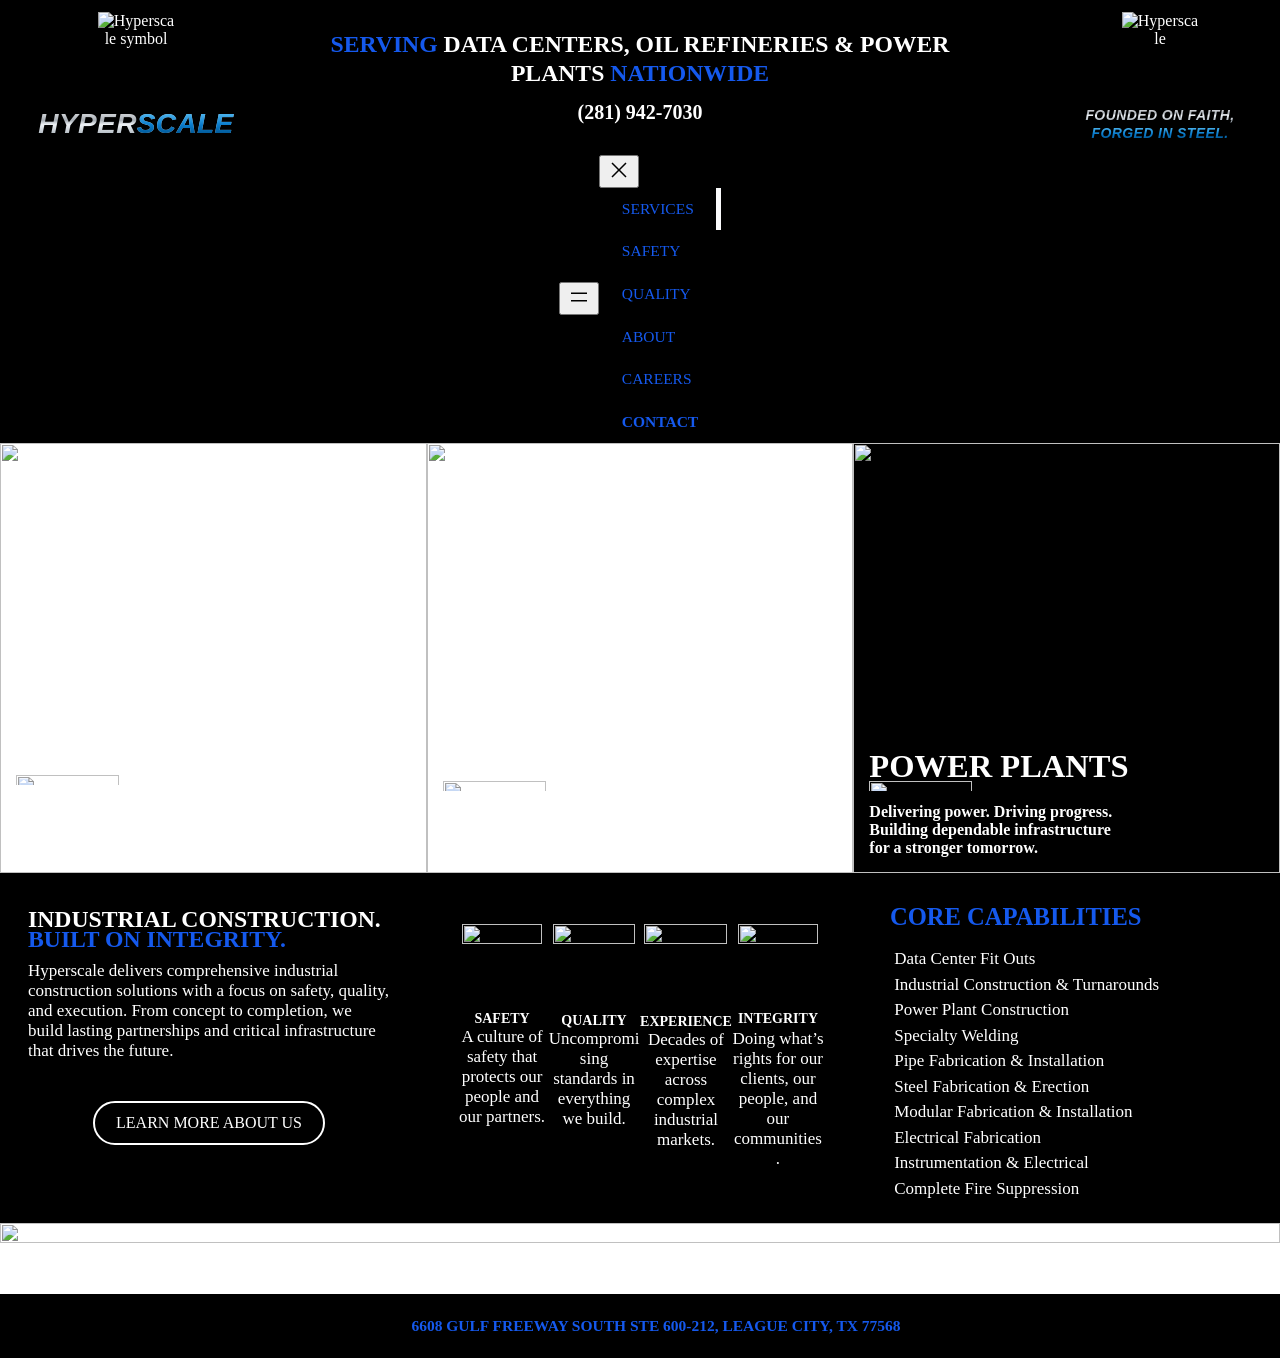
==== index.html @ 2f330ca5 "Add Hyperscale landing page" ====
<!doctype html>
<html lang="en-US">
<head>
	
	<meta charset="UTF-8">
	<meta name="viewport" content="width=device-width, initial-scale=1, maximum-scale=5, viewport-fit=cover">
	<link rel="profile" href="https://gmpg.org/xfn/11">

	<title>Hyperscale | Industrial Construction</title>
<meta name='robots' content='max-image-preview:large' />




<style id="wp-img-auto-sizes-contain-inline-css">
img:is([sizes=auto i],[sizes^="auto," i]){contain-intrinsic-size:3000px 1500px}
/*# sourceURL=wp-img-auto-sizes-contain-inline-css */
</style>
<link rel='stylesheet' id='blocksy-dynamic-global-css' href='assets/060b22d19474635e.css' media='all' />
<style id="wp-block-library-inline-css">
:root{--wp-block-synced-color:#7a00df;--wp-block-synced-color--rgb:122,0,223;--wp-bound-block-color:var(--wp-block-synced-color);--wp-editor-canvas-background:#ddd;--wp-admin-theme-color:#007cba;--wp-admin-theme-color--rgb:0,124,186;--wp-admin-theme-color-darker-10:#006ba1;--wp-admin-theme-color-darker-10--rgb:0,107,160.5;--wp-admin-theme-color-darker-20:#005a87;--wp-admin-theme-color-darker-20--rgb:0,90,135;--wp-admin-border-width-focus:2px}@media (min-resolution:192dpi){:root{--wp-admin-border-width-focus:1.5px}}.wp-element-button{cursor:pointer}:root .has-very-light-gray-background-color{background-color:#eee}:root .has-very-dark-gray-background-color{background-color:#313131}:root .has-very-light-gray-color{color:#eee}:root .has-very-dark-gray-color{color:#313131}:root .has-vivid-green-cyan-to-vivid-cyan-blue-gradient-background{background:linear-gradient(135deg,#00d084,#0693e3)}:root .has-purple-crush-gradient-background{background:linear-gradient(135deg,#34e2e4,#4721fb 50%,#ab1dfe)}:root .has-hazy-dawn-gradient-background{background:linear-gradient(135deg,#faaca8,#dad0ec)}:root .has-subdued-olive-gradient-background{background:linear-gradient(135deg,#fafae1,#67a671)}:root .has-atomic-cream-gradient-background{background:linear-gradient(135deg,#fdd79a,#004a59)}:root .has-nightshade-gradient-background{background:linear-gradient(135deg,#330968,#31cdcf)}:root .has-midnight-gradient-background{background:linear-gradient(135deg,#020381,#2874fc)}:root{--wp--preset--font-size--normal:16px;--wp--preset--font-size--huge:42px}.has-regular-font-size{font-size:1em}.has-larger-font-size{font-size:2.625em}.has-normal-font-size{font-size:var(--wp--preset--font-size--normal)}.has-huge-font-size{font-size:var(--wp--preset--font-size--huge)}:root .has-text-align-center{text-align:center}:root .has-text-align-left{text-align:left}:root .has-text-align-right{text-align:right}.has-fit-text{white-space:nowrap!important}#end-resizable-editor-section{display:none}.aligncenter{clear:both}.items-justified-left{justify-content:flex-start}.items-justified-center{justify-content:center}.items-justified-right{justify-content:flex-end}.items-justified-space-between{justify-content:space-between}.screen-reader-text{word-wrap:normal!important;border:0;clip-path:inset(50%);height:1px;margin:-1px;overflow:hidden;padding:0;position:absolute;width:1px;word-break:normal!important}.screen-reader-text:focus{background-color:#ddd;clip-path:none;color:#444;display:block;font-size:1em;height:auto;left:5px;line-height:normal;padding:15px 23px 14px;text-decoration:none;top:5px;width:auto;z-index:100000}html :where(.has-border-color){border-style:solid}html :where([style^=border-color],[style*=";border-color"],[style*="; border-color"]){border-style:solid}html :where([style^=border-top-color],[style*=";border-top-color"],[style*="; border-top-color"]){border-top-style:solid}html :where([style^=border-right-color],[style*=";border-right-color"],[style*="; border-right-color"]){border-right-style:solid}html :where([style^=border-bottom-color],[style*=";border-bottom-color"],[style*="; border-bottom-color"]){border-bottom-style:solid}html :where([style^=border-left-color],[style*=";border-left-color"],[style*="; border-left-color"]){border-left-style:solid}html :where([style^=border-width],[style*=";border-width"],[style*="; border-width"]){border-style:solid}html :where([style^=border-top-width],[style*=";border-top-width"],[style*="; border-top-width"]){border-top-style:solid}html :where([style^=border-right-width],[style*=";border-right-width"],[style*="; border-right-width"]){border-right-style:solid}html :where([style^=border-bottom-width],[style*=";border-bottom-width"],[style*="; border-bottom-width"]){border-bottom-style:solid}html :where([style^=border-left-width],[style*=";border-left-width"],[style*="; border-left-width"]){border-left-style:solid}html :where(img[class*=wp-image-]){height:auto;max-width:100%}:where(figure){margin:0 0 1em}html :where(.is-position-sticky){--wp-admin--admin-bar--position-offset:var(--wp-admin--admin-bar--height,0px)}@media screen and (max-width:600px){html :where(.is-position-sticky){--wp-admin--admin-bar--position-offset:0px}}

/*# sourceURL=/wp-includes/css/dist/block-library/common.min.css */
</style>
<style id="wp-block-button-inline-css">
.wp-block-button__link{align-content:center;box-sizing:border-box;cursor:pointer;display:inline-block;height:100%;text-align:center;word-break:break-word}.wp-block-button__link.aligncenter{text-align:center}.wp-block-button__link.alignright{text-align:right}:where(.wp-block-button__link){border-radius:9999px;box-shadow:none;padding:calc(.667em + 2px) calc(1.333em + 2px);text-decoration:none}.wp-block-button[style*=text-decoration] .wp-block-button__link{text-decoration:inherit}.wp-block-buttons>.wp-block-button.has-custom-width{max-width:none}.wp-block-buttons>.wp-block-button.has-custom-width .wp-block-button__link{width:100%}.wp-block-buttons>.wp-block-button.has-custom-font-size .wp-block-button__link{font-size:inherit}.wp-block-buttons>.wp-block-button[class*=wp-block-button__width]{width:calc(var(--wp--block-button--width)*1% - var(--wp--style--block-gap, .5em)*(1 - var(--wp--block-button--width)/100))}.wp-block-buttons>.wp-block-button.wp-block-button__width-25{width:calc(25% - var(--wp--style--block-gap, .5em)*.75)}.wp-block-buttons>.wp-block-button.wp-block-button__width-50{width:calc(50% - var(--wp--style--block-gap, .5em)*.5)}.wp-block-buttons>.wp-block-button.wp-block-button__width-75{width:calc(75% - var(--wp--style--block-gap, .5em)*.25)}.wp-block-buttons>.wp-block-button.wp-block-button__width-100{flex-basis:100%;width:100%}.wp-block-buttons.is-vertical>.wp-block-button[class*=wp-block-button__width]{width:calc(var(--wp--block-button--width)*1%)}.wp-block-buttons.is-vertical>.wp-block-button.wp-block-button__width-25{width:25%}.wp-block-buttons.is-vertical>.wp-block-button.wp-block-button__width-50{width:50%}.wp-block-buttons.is-vertical>.wp-block-button.wp-block-button__width-75{width:75%}.wp-block-button.is-style-squared,.wp-block-button__link.wp-block-button.is-style-squared{border-radius:0}.wp-block-button.no-border-radius,.wp-block-button__link.no-border-radius{border-radius:0!important}:root :where(.wp-block-button .wp-block-button__link.is-style-outline),:root :where(.wp-block-button.is-style-outline>.wp-block-button__link){border:2px solid;padding:.667em 1.333em}:root :where(.wp-block-button .wp-block-button__link.is-style-outline:not(.has-text-color)),:root :where(.wp-block-button.is-style-outline>.wp-block-button__link:not(.has-text-color)){color:currentColor}:root :where(.wp-block-button .wp-block-button__link.is-style-outline:not(.has-background)),:root :where(.wp-block-button.is-style-outline>.wp-block-button__link:not(.has-background)){background-color:transparent;background-image:none}
/*# sourceURL=assets/4bd079cb4cab71bf.css */
</style>
<style id="wp-block-cover-inline-css">
.wp-block-cover,.wp-block-cover-image{align-items:center;background-position:50%;box-sizing:border-box;display:flex;justify-content:center;min-height:430px;overflow:hidden;overflow:clip;padding:1em;position:relative}.wp-block-cover .has-background-dim:not([class*=-background-color]),.wp-block-cover-image .has-background-dim:not([class*=-background-color]),.wp-block-cover-image.has-background-dim:not([class*=-background-color]),.wp-block-cover.has-background-dim:not([class*=-background-color]){background-color:#000}.wp-block-cover .has-background-dim.has-background-gradient,.wp-block-cover-image .has-background-dim.has-background-gradient{background-color:transparent}.wp-block-cover-image.has-background-dim:before,.wp-block-cover.has-background-dim:before{background-color:inherit;content:""}.wp-block-cover .wp-block-cover__background,.wp-block-cover .wp-block-cover__gradient-background,.wp-block-cover-image .wp-block-cover__background,.wp-block-cover-image .wp-block-cover__gradient-background,.wp-block-cover-image.has-background-dim:not(.has-background-gradient):before,.wp-block-cover.has-background-dim:not(.has-background-gradient):before{bottom:0;left:0;opacity:.5;position:absolute;right:0;top:0}.wp-block-cover-image.has-background-dim.has-background-dim-10 .wp-block-cover__background,.wp-block-cover-image.has-background-dim.has-background-dim-10 .wp-block-cover__gradient-background,.wp-block-cover-image.has-background-dim.has-background-dim-10:not(.has-background-gradient):before,.wp-block-cover.has-background-dim.has-background-dim-10 .wp-block-cover__background,.wp-block-cover.has-background-dim.has-background-dim-10 .wp-block-cover__gradient-background,.wp-block-cover.has-background-dim.has-background-dim-10:not(.has-background-gradient):before{opacity:.1}.wp-block-cover-image.has-background-dim.has-background-dim-20 .wp-block-cover__background,.wp-block-cover-image.has-background-dim.has-background-dim-20 .wp-block-cover__gradient-background,.wp-block-cover-image.has-background-dim.has-background-dim-20:not(.has-background-gradient):before,.wp-block-cover.has-background-dim.has-background-dim-20 .wp-block-cover__background,.wp-block-cover.has-background-dim.has-background-dim-20 .wp-block-cover__gradient-background,.wp-block-cover.has-background-dim.has-background-dim-20:not(.has-background-gradient):before{opacity:.2}.wp-block-cover-image.has-background-dim.has-background-dim-30 .wp-block-cover__background,.wp-block-cover-image.has-background-dim.has-background-dim-30 .wp-block-cover__gradient-background,.wp-block-cover-image.has-background-dim.has-background-dim-30:not(.has-background-gradient):before,.wp-block-cover.has-background-dim.has-background-dim-30 .wp-block-cover__background,.wp-block-cover.has-background-dim.has-background-dim-30 .wp-block-cover__gradient-background,.wp-block-cover.has-background-dim.has-background-dim-30:not(.has-background-gradient):before{opacity:.3}.wp-block-cover-image.has-background-dim.has-background-dim-40 .wp-block-cover__background,.wp-block-cover-image.has-background-dim.has-background-dim-40 .wp-block-cover__gradient-background,.wp-block-cover-image.has-background-dim.has-background-dim-40:not(.has-background-gradient):before,.wp-block-cover.has-background-dim.has-background-dim-40 .wp-block-cover__background,.wp-block-cover.has-background-dim.has-background-dim-40 .wp-block-cover__gradient-background,.wp-block-cover.has-background-dim.has-background-dim-40:not(.has-background-gradient):before{opacity:.4}.wp-block-cover-image.has-background-dim.has-background-dim-50 .wp-block-cover__background,.wp-block-cover-image.has-background-dim.has-background-dim-50 .wp-block-cover__gradient-background,.wp-block-cover-image.has-background-dim.has-background-dim-50:not(.has-background-gradient):before,.wp-block-cover.has-background-dim.has-background-dim-50 .wp-block-cover__background,.wp-block-cover.has-background-dim.has-background-dim-50 .wp-block-cover__gradient-background,.wp-block-cover.has-background-dim.has-background-dim-50:not(.has-background-gradient):before{opacity:.5}.wp-block-cover-image.has-background-dim.has-background-dim-60 .wp-block-cover__background,.wp-block-cover-image.has-background-dim.has-background-dim-60 .wp-block-cover__gradient-background,.wp-block-cover-image.has-background-dim.has-background-dim-60:not(.has-background-gradient):before,.wp-block-cover.has-background-dim.has-background-dim-60 .wp-block-cover__background,.wp-block-cover.has-background-dim.has-background-dim-60 .wp-block-cover__gradient-background,.wp-block-cover.has-background-dim.has-background-dim-60:not(.has-background-gradient):before{opacity:.6}.wp-block-cover-image.has-background-dim.has-background-dim-70 .wp-block-cover__background,.wp-block-cover-image.has-background-dim.has-background-dim-70 .wp-block-cover__gradient-background,.wp-block-cover-image.has-background-dim.has-background-dim-70:not(.has-background-gradient):before,.wp-block-cover.has-background-dim.has-background-dim-70 .wp-block-cover__background,.wp-block-cover.has-background-dim.has-background-dim-70 .wp-block-cover__gradient-background,.wp-block-cover.has-background-dim.has-background-dim-70:not(.has-background-gradient):before{opacity:.7}.wp-block-cover-image.has-background-dim.has-background-dim-80 .wp-block-cover__background,.wp-block-cover-image.has-background-dim.has-background-dim-80 .wp-block-cover__gradient-background,.wp-block-cover-image.has-background-dim.has-background-dim-80:not(.has-background-gradient):before,.wp-block-cover.has-background-dim.has-background-dim-80 .wp-block-cover__background,.wp-block-cover.has-background-dim.has-background-dim-80 .wp-block-cover__gradient-background,.wp-block-cover.has-background-dim.has-background-dim-80:not(.has-background-gradient):before{opacity:.8}.wp-block-cover-image.has-background-dim.has-background-dim-90 .wp-block-cover__background,.wp-block-cover-image.has-background-dim.has-background-dim-90 .wp-block-cover__gradient-background,.wp-block-cover-image.has-background-dim.has-background-dim-90:not(.has-background-gradient):before,.wp-block-cover.has-background-dim.has-background-dim-90 .wp-block-cover__background,.wp-block-cover.has-background-dim.has-background-dim-90 .wp-block-cover__gradient-background,.wp-block-cover.has-background-dim.has-background-dim-90:not(.has-background-gradient):before{opacity:.9}.wp-block-cover-image.has-background-dim.has-background-dim-100 .wp-block-cover__background,.wp-block-cover-image.has-background-dim.has-background-dim-100 .wp-block-cover__gradient-background,.wp-block-cover-image.has-background-dim.has-background-dim-100:not(.has-background-gradient):before,.wp-block-cover.has-background-dim.has-background-dim-100 .wp-block-cover__background,.wp-block-cover.has-background-dim.has-background-dim-100 .wp-block-cover__gradient-background,.wp-block-cover.has-background-dim.has-background-dim-100:not(.has-background-gradient):before{opacity:1}.wp-block-cover .wp-block-cover__background.has-background-dim.has-background-dim-0,.wp-block-cover .wp-block-cover__gradient-background.has-background-dim.has-background-dim-0,.wp-block-cover-image .wp-block-cover__background.has-background-dim.has-background-dim-0,.wp-block-cover-image .wp-block-cover__gradient-background.has-background-dim.has-background-dim-0{opacity:0}.wp-block-cover .wp-block-cover__background.has-background-dim.has-background-dim-10,.wp-block-cover .wp-block-cover__gradient-background.has-background-dim.has-background-dim-10,.wp-block-cover-image .wp-block-cover__background.has-background-dim.has-background-dim-10,.wp-block-cover-image .wp-block-cover__gradient-background.has-background-dim.has-background-dim-10{opacity:.1}.wp-block-cover .wp-block-cover__background.has-background-dim.has-background-dim-20,.wp-block-cover .wp-block-cover__gradient-background.has-background-dim.has-background-dim-20,.wp-block-cover-image .wp-block-cover__background.has-background-dim.has-background-dim-20,.wp-block-cover-image .wp-block-cover__gradient-background.has-background-dim.has-background-dim-20{opacity:.2}.wp-block-cover .wp-block-cover__background.has-background-dim.has-background-dim-30,.wp-block-cover .wp-block-cover__gradient-background.has-background-dim.has-background-dim-30,.wp-block-cover-image .wp-block-cover__background.has-background-dim.has-background-dim-30,.wp-block-cover-image .wp-block-cover__gradient-background.has-background-dim.has-background-dim-30{opacity:.3}.wp-block-cover .wp-block-cover__background.has-background-dim.has-background-dim-40,.wp-block-cover .wp-block-cover__gradient-background.has-background-dim.has-background-dim-40,.wp-block-cover-image .wp-block-cover__background.has-background-dim.has-background-dim-40,.wp-block-cover-image .wp-block-cover__gradient-background.has-background-dim.has-background-dim-40{opacity:.4}.wp-block-cover .wp-block-cover__background.has-background-dim.has-background-dim-50,.wp-block-cover .wp-block-cover__gradient-background.has-background-dim.has-background-dim-50,.wp-block-cover-image .wp-block-cover__background.has-background-dim.has-background-dim-50,.wp-block-cover-image .wp-block-cover__gradient-background.has-background-dim.has-background-dim-50{opacity:.5}.wp-block-cover .wp-block-cover__background.has-background-dim.has-background-dim-60,.wp-block-cover .wp-block-cover__gradient-background.has-background-dim.has-background-dim-60,.wp-block-cover-image .wp-block-cover__background.has-background-dim.has-background-dim-60,.wp-block-cover-image .wp-block-cover__gradient-background.has-background-dim.has-background-dim-60{opacity:.6}.wp-block-cover .wp-block-cover__background.has-background-dim.has-background-dim-70,.wp-block-cover .wp-block-cover__gradient-background.has-background-dim.has-background-dim-70,.wp-block-cover-image .wp-block-cover__background.has-background-dim.has-background-dim-70,.wp-block-cover-image .wp-block-cover__gradient-background.has-background-dim.has-background-dim-70{opacity:.7}.wp-block-cover .wp-block-cover__background.has-background-dim.has-background-dim-80,.wp-block-cover .wp-block-cover__gradient-background.has-background-dim.has-background-dim-80,.wp-block-cover-image .wp-block-cover__background.has-background-dim.has-background-dim-80,.wp-block-cover-image .wp-block-cover__gradient-background.has-background-dim.has-background-dim-80{opacity:.8}.wp-block-cover .wp-block-cover__background.has-background-dim.has-background-dim-90,.wp-block-cover .wp-block-cover__gradient-background.has-background-dim.has-background-dim-90,.wp-block-cover-image .wp-block-cover__background.has-background-dim.has-background-dim-90,.wp-block-cover-image .wp-block-cover__gradient-background.has-background-dim.has-background-dim-90{opacity:.9}.wp-block-cover .wp-block-cover__background.has-background-dim.has-background-dim-100,.wp-block-cover .wp-block-cover__gradient-background.has-background-dim.has-background-dim-100,.wp-block-cover-image .wp-block-cover__background.has-background-dim.has-background-dim-100,.wp-block-cover-image .wp-block-cover__gradient-background.has-background-dim.has-background-dim-100{opacity:1}.wp-block-cover-image.alignleft,.wp-block-cover-image.alignright,.wp-block-cover.alignleft,.wp-block-cover.alignright{max-width:420px;width:100%}.wp-block-cover-image.aligncenter,.wp-block-cover-image.alignleft,.wp-block-cover-image.alignright,.wp-block-cover.aligncenter,.wp-block-cover.alignleft,.wp-block-cover.alignright{display:flex}.wp-block-cover .wp-block-cover__inner-container,.wp-block-cover-image .wp-block-cover__inner-container{color:inherit;position:relative;width:100%}.wp-block-cover-image.is-position-top-left,.wp-block-cover.is-position-top-left{align-items:flex-start;justify-content:flex-start}.wp-block-cover-image.is-position-top-center,.wp-block-cover.is-position-top-center{align-items:flex-start;justify-content:center}.wp-block-cover-image.is-position-top-right,.wp-block-cover.is-position-top-right{align-items:flex-start;justify-content:flex-end}.wp-block-cover-image.is-position-center-left,.wp-block-cover.is-position-center-left{align-items:center;justify-content:flex-start}.wp-block-cover-image.is-position-center-center,.wp-block-cover.is-position-center-center{align-items:center;justify-content:center}.wp-block-cover-image.is-position-center-right,.wp-block-cover.is-position-center-right{align-items:center;justify-content:flex-end}.wp-block-cover-image.is-position-bottom-left,.wp-block-cover.is-position-bottom-left{align-items:flex-end;justify-content:flex-start}.wp-block-cover-image.is-position-bottom-center,.wp-block-cover.is-position-bottom-center{align-items:flex-end;justify-content:center}.wp-block-cover-image.is-position-bottom-right,.wp-block-cover.is-position-bottom-right{align-items:flex-end;justify-content:flex-end}.wp-block-cover-image.has-custom-content-position.has-custom-content-position .wp-block-cover__inner-container,.wp-block-cover.has-custom-content-position.has-custom-content-position .wp-block-cover__inner-container{margin:0}.wp-block-cover-image.has-custom-content-position.has-custom-content-position.is-position-bottom-left .wp-block-cover__inner-container,.wp-block-cover-image.has-custom-content-position.has-custom-content-position.is-position-bottom-right .wp-block-cover__inner-container,.wp-block-cover-image.has-custom-content-position.has-custom-content-position.is-position-center-left .wp-block-cover__inner-container,.wp-block-cover-image.has-custom-content-position.has-custom-content-position.is-position-center-right .wp-block-cover__inner-container,.wp-block-cover-image.has-custom-content-position.has-custom-content-position.is-position-top-left .wp-block-cover__inner-container,.wp-block-cover-image.has-custom-content-position.has-custom-content-position.is-position-top-right .wp-block-cover__inner-container,.wp-block-cover.has-custom-content-position.has-custom-content-position.is-position-bottom-left .wp-block-cover__inner-container,.wp-block-cover.has-custom-content-position.has-custom-content-position.is-position-bottom-right .wp-block-cover__inner-container,.wp-block-cover.has-custom-content-position.has-custom-content-position.is-position-center-left .wp-block-cover__inner-container,.wp-block-cover.has-custom-content-position.has-custom-content-position.is-position-center-right .wp-block-cover__inner-container,.wp-block-cover.has-custom-content-position.has-custom-content-position.is-position-top-left .wp-block-cover__inner-container,.wp-block-cover.has-custom-content-position.has-custom-content-position.is-position-top-right .wp-block-cover__inner-container{margin:0;width:auto}.wp-block-cover .wp-block-cover__image-background,.wp-block-cover video.wp-block-cover__video-background,.wp-block-cover-image .wp-block-cover__image-background,.wp-block-cover-image video.wp-block-cover__video-background{border:none;bottom:0;box-shadow:none;height:100%;left:0;margin:0;max-height:none;max-width:none;-o-object-fit:cover;object-fit:cover;outline:none;padding:0;position:absolute;right:0;top:0;width:100%}.wp-block-cover .wp-block-cover__embed-background,.wp-block-cover-image .wp-block-cover__embed-background{border:none;bottom:0;box-shadow:none;height:100%;left:0;margin:0;max-height:none;max-width:none;outline:none;padding:0;pointer-events:none;position:absolute;right:0;top:0;width:100%}.wp-block-cover .wp-block-cover__embed-background .wp-block-embed__wrapper,.wp-block-cover-image .wp-block-cover__embed-background .wp-block-embed__wrapper{bottom:0;height:100%;left:0;margin:0;padding:0;position:absolute;right:0;top:0;width:100%}.wp-block-cover .wp-block-cover__embed-background .wp-block-embed__wrapper iframe,.wp-block-cover .wp-block-cover__embed-background iframe,.wp-block-cover-image .wp-block-cover__embed-background .wp-block-embed__wrapper iframe,.wp-block-cover-image .wp-block-cover__embed-background iframe{height:100vh;left:50%;min-height:100%;min-width:100%;pointer-events:none;position:absolute;top:50%;transform:translate(-50%,-50%);width:100vw}.wp-block-cover-image.has-parallax,.wp-block-cover.has-parallax,.wp-block-cover__image-background.has-parallax,video.wp-block-cover__video-background.has-parallax{background-attachment:fixed;background-repeat:no-repeat;background-size:cover}@supports (-webkit-touch-callout:inherit){.wp-block-cover-image.has-parallax,.wp-block-cover.has-parallax,.wp-block-cover__image-background.has-parallax,video.wp-block-cover__video-background.has-parallax{background-attachment:scroll}}@media (prefers-reduced-motion:reduce){.wp-block-cover-image.has-parallax,.wp-block-cover.has-parallax,.wp-block-cover__image-background.has-parallax,video.wp-block-cover__video-background.has-parallax{background-attachment:scroll}}.wp-block-cover-image.is-repeated,.wp-block-cover.is-repeated,.wp-block-cover__image-background.is-repeated,video.wp-block-cover__video-background.is-repeated{background-repeat:repeat;background-size:auto}.wp-block-cover-image-text,.wp-block-cover-image-text a,.wp-block-cover-image-text a:active,.wp-block-cover-image-text a:focus,.wp-block-cover-image-text a:hover,.wp-block-cover-text,.wp-block-cover-text a,.wp-block-cover-text a:active,.wp-block-cover-text a:focus,.wp-block-cover-text a:hover,section.wp-block-cover-image h2,section.wp-block-cover-image h2 a,section.wp-block-cover-image h2 a:active,section.wp-block-cover-image h2 a:focus,section.wp-block-cover-image h2 a:hover{color:#fff}.wp-block-cover-image .wp-block-cover.has-left-content{justify-content:flex-start}.wp-block-cover-image .wp-block-cover.has-right-content{justify-content:flex-end}.wp-block-cover-image.has-left-content .wp-block-cover-image-text,.wp-block-cover.has-left-content .wp-block-cover-text,section.wp-block-cover-image.has-left-content>h2{margin-left:0;text-align:left}.wp-block-cover-image.has-right-content .wp-block-cover-image-text,.wp-block-cover.has-right-content .wp-block-cover-text,section.wp-block-cover-image.has-right-content>h2{margin-right:0;text-align:right}.wp-block-cover .wp-block-cover-text,.wp-block-cover-image .wp-block-cover-image-text,section.wp-block-cover-image>h2{font-size:2em;line-height:1.25;margin-bottom:0;max-width:840px;padding:.44em;text-align:center;z-index:1}:where(.wp-block-cover-image:not(.has-text-color)),:where(.wp-block-cover:not(.has-text-color)){color:#fff}:where(.wp-block-cover-image.is-light:not(.has-text-color)),:where(.wp-block-cover.is-light:not(.has-text-color)){color:#000}:root :where(.wp-block-cover h1:not(.has-text-color)),:root :where(.wp-block-cover h2:not(.has-text-color)),:root :where(.wp-block-cover h3:not(.has-text-color)),:root :where(.wp-block-cover h4:not(.has-text-color)),:root :where(.wp-block-cover h5:not(.has-text-color)),:root :where(.wp-block-cover h6:not(.has-text-color)),:root :where(.wp-block-cover p:not(.has-text-color)){color:inherit}body:not(.editor-styles-wrapper) .wp-block-cover:not(.wp-block-cover:has(.wp-block-cover__background+.wp-block-cover__inner-container)) .wp-block-cover__video-background{z-index:0}body:not(.editor-styles-wrapper) .wp-block-cover:not(.wp-block-cover:has(.wp-block-cover__background+.wp-block-cover__inner-container)) .wp-block-cover__embed-background{z-index:0}body:not(.editor-styles-wrapper) .wp-block-cover:not(.wp-block-cover:has(.wp-block-cover__background+.wp-block-cover__inner-container)) .wp-block-cover__image-background{z-index:0}body:not(.editor-styles-wrapper) .wp-block-cover:not(.wp-block-cover:has(.wp-block-cover__background+.wp-block-cover__inner-container)) .wp-block-cover__background,body:not(.editor-styles-wrapper) .wp-block-cover:not(.wp-block-cover:has(.wp-block-cover__background+.wp-block-cover__inner-container)) .wp-block-cover__gradient-background,body:not(.editor-styles-wrapper) .wp-block-cover:not(.wp-block-cover:has(.wp-block-cover__background+.wp-block-cover__inner-container)).has-background-dim:not(.has-background-gradient):before{z-index:1}body:not(.editor-styles-wrapper) .wp-block-cover:not(.wp-block-cover:has(.wp-block-cover__background+.wp-block-cover__inner-container)) .wp-block-cover__inner-container{z-index:1}.has-modal-open body:not(.editor-styles-wrapper) .wp-block-cover:not(.wp-block-cover:has(.wp-block-cover__background+.wp-block-cover__inner-container)) .wp-block-cover__inner-container{z-index:auto}
/*# sourceURL=assets/4ca4fcabadfb91bd.css */
</style>
<style id="wp-block-heading-inline-css">
h1:where(.wp-block-heading).has-background,h2:where(.wp-block-heading).has-background,h3:where(.wp-block-heading).has-background,h4:where(.wp-block-heading).has-background,h5:where(.wp-block-heading).has-background,h6:where(.wp-block-heading).has-background{padding:1.25em 2.375em}h1.has-text-align-left[style*=writing-mode]:where([style*=vertical-lr]),h1.has-text-align-right[style*=writing-mode]:where([style*=vertical-rl]),h2.has-text-align-left[style*=writing-mode]:where([style*=vertical-lr]),h2.has-text-align-right[style*=writing-mode]:where([style*=vertical-rl]),h3.has-text-align-left[style*=writing-mode]:where([style*=vertical-lr]),h3.has-text-align-right[style*=writing-mode]:where([style*=vertical-rl]),h4.has-text-align-left[style*=writing-mode]:where([style*=vertical-lr]),h4.has-text-align-right[style*=writing-mode]:where([style*=vertical-rl]),h5.has-text-align-left[style*=writing-mode]:where([style*=vertical-lr]),h5.has-text-align-right[style*=writing-mode]:where([style*=vertical-rl]),h6.has-text-align-left[style*=writing-mode]:where([style*=vertical-lr]),h6.has-text-align-right[style*=writing-mode]:where([style*=vertical-rl]){rotate:180deg}
/*# sourceURL=assets/4acd80c7b76bd120.css */
</style>
<style id="wp-block-image-inline-css">
.wp-block-image>a,.wp-block-image>figure>a{display:inline-block}.wp-block-image img{box-sizing:border-box;height:auto;max-width:100%;vertical-align:bottom}@media not (prefers-reduced-motion){.wp-block-image img.hide{visibility:hidden}.wp-block-image img.show{animation:show-content-image .4s}}.wp-block-image[style*=border-radius] img,.wp-block-image[style*=border-radius]>a{border-radius:inherit}.wp-block-image.has-custom-border img{box-sizing:border-box}.wp-block-image.aligncenter{text-align:center}.wp-block-image.alignfull>a,.wp-block-image.alignwide>a{width:100%}.wp-block-image.alignfull img,.wp-block-image.alignwide img{height:auto;width:100%}.wp-block-image .aligncenter,.wp-block-image .alignleft,.wp-block-image .alignright,.wp-block-image.aligncenter,.wp-block-image.alignleft,.wp-block-image.alignright{display:table}.wp-block-image .aligncenter>figcaption,.wp-block-image .alignleft>figcaption,.wp-block-image .alignright>figcaption,.wp-block-image.aligncenter>figcaption,.wp-block-image.alignleft>figcaption,.wp-block-image.alignright>figcaption{caption-side:bottom;display:table-caption}.wp-block-image .alignleft{float:left;margin:.5em 1em .5em 0}.wp-block-image .alignright{float:right;margin:.5em 0 .5em 1em}.wp-block-image .aligncenter{margin-left:auto;margin-right:auto}.wp-block-image :where(figcaption){margin-bottom:1em;margin-top:.5em}.wp-block-image.is-style-circle-mask img{border-radius:9999px}@supports ((-webkit-mask-image:none) or (mask-image:none)) or (-webkit-mask-image:none){.wp-block-image.is-style-circle-mask img{border-radius:0;-webkit-mask-image:url('data:image/svg+xml;utf8,<svg viewBox="0 0 100 100" xmlns="http://www.w3.org/2000/svg"><circle cx="50" cy="50" r="50"/></svg>');mask-image:url('data:image/svg+xml;utf8,<svg viewBox="0 0 100 100" xmlns="http://www.w3.org/2000/svg"><circle cx="50" cy="50" r="50"/></svg>');mask-mode:alpha;-webkit-mask-position:center;mask-position:center;-webkit-mask-repeat:no-repeat;mask-repeat:no-repeat;-webkit-mask-size:contain;mask-size:contain}}:root :where(.wp-block-image.is-style-rounded img,.wp-block-image .is-style-rounded img){border-radius:9999px}.wp-block-image figure{margin:0}.wp-lightbox-container{display:flex;flex-direction:column;position:relative}.wp-lightbox-container img{cursor:zoom-in}.wp-lightbox-container img:hover+button{opacity:1}.wp-lightbox-container button{align-items:center;backdrop-filter:blur(16px) saturate(180%);background-color:rgba(90,90,90,.25);border:none;border-radius:4px;cursor:zoom-in;display:flex;height:20px;justify-content:center;opacity:0;padding:0;position:absolute;right:16px;text-align:center;top:16px;width:20px;z-index:100}@media not (prefers-reduced-motion){.wp-lightbox-container button{transition:opacity .2s ease}}.wp-lightbox-container button:focus-visible{outline:3px auto rgba(90,90,90,.25);outline:3px auto -webkit-focus-ring-color;outline-offset:3px}.wp-lightbox-container button:hover{cursor:pointer;opacity:1}.wp-lightbox-container button:focus{opacity:1}.wp-lightbox-container button:focus,.wp-lightbox-container button:hover,.wp-lightbox-container button:not(:hover):not(:active):not(.has-background){background-color:rgba(90,90,90,.25);border:none}.wp-lightbox-overlay{box-sizing:border-box;cursor:zoom-out;height:100vh;left:0;overflow:hidden;position:fixed;top:0;visibility:hidden;width:100%;z-index:100000}.wp-lightbox-overlay .wp-lightbox-close-button{align-items:center;cursor:pointer;display:flex;font-family:inherit;gap:8px;justify-content:center;line-height:1;min-height:40px;min-width:40px;padding:0 4px;position:absolute;right:calc(env(safe-area-inset-right) + 16px);top:calc(env(safe-area-inset-top) + 16px);z-index:5000000}.wp-lightbox-overlay .wp-lightbox-close-button:focus,.wp-lightbox-overlay .wp-lightbox-close-button:hover,.wp-lightbox-overlay .wp-lightbox-close-button:not(:hover):not(:active):not(.has-background){background:none;border:none}.wp-lightbox-overlay .wp-lightbox-close-button:has(.wp-lightbox-close-text:not([hidden])) .wp-lightbox-close-icon svg{height:1em;width:1em}.wp-lightbox-overlay .wp-lightbox-close-icon svg{display:block}.wp-lightbox-overlay .wp-lightbox-navigation-button-next,.wp-lightbox-overlay .wp-lightbox-navigation-button-prev{align-items:center;bottom:16px;cursor:pointer;display:flex;font-family:inherit;gap:4px;justify-content:center;line-height:1;min-height:40px;min-width:40px;padding:0 8px;position:absolute;z-index:2000002}.wp-lightbox-overlay .wp-lightbox-navigation-button-next[hidden],.wp-lightbox-overlay .wp-lightbox-navigation-button-prev[hidden]{display:none}@media (min-width:960px){.wp-lightbox-overlay .wp-lightbox-navigation-button-next,.wp-lightbox-overlay .wp-lightbox-navigation-button-prev{bottom:50%;transform:translateY(-50%)}}.wp-lightbox-overlay .wp-lightbox-navigation-button-next:focus,.wp-lightbox-overlay .wp-lightbox-navigation-button-next:hover,.wp-lightbox-overlay .wp-lightbox-navigation-button-next:not(:hover):not(:active):not(.has-background),.wp-lightbox-overlay .wp-lightbox-navigation-button-prev:focus,.wp-lightbox-overlay .wp-lightbox-navigation-button-prev:hover,.wp-lightbox-overlay .wp-lightbox-navigation-button-prev:not(:hover):not(:active):not(.has-background){background:none;border:none;padding:0 8px}.wp-lightbox-overlay .wp-lightbox-navigation-button-next:has(.wp-lightbox-navigation-text:not([hidden])) .wp-lightbox-navigation-icon svg,.wp-lightbox-overlay .wp-lightbox-navigation-button-prev:has(.wp-lightbox-navigation-text:not([hidden])) .wp-lightbox-navigation-icon svg{display:block;height:1.5em;width:1.5em}.wp-lightbox-overlay .wp-lightbox-navigation-button-prev{left:calc(env(safe-area-inset-left) + 16px)}.wp-lightbox-overlay .wp-lightbox-navigation-button-next{right:calc(env(safe-area-inset-right) + 16px)}.wp-lightbox-overlay .wp-lightbox-navigation-icon svg{vertical-align:middle}.wp-lightbox-overlay .lightbox-image-container{height:var(--wp--lightbox-container-height);left:50%;overflow:hidden;position:absolute;top:50%;transform:translate(-50%,-50%);transform-origin:top left;width:var(--wp--lightbox-container-width);z-index:2000001}.wp-lightbox-overlay .wp-block-image{align-items:center;box-sizing:border-box;display:flex;height:100%;justify-content:center;margin:0;position:relative;transform-origin:0 0;width:100%;z-index:3000000}.wp-lightbox-overlay .wp-block-image img{height:var(--wp--lightbox-image-height);min-height:var(--wp--lightbox-image-height);min-width:var(--wp--lightbox-image-width);width:var(--wp--lightbox-image-width)}.wp-lightbox-overlay .wp-block-image figcaption{display:none}.wp-lightbox-overlay button{background:none;border:none}.wp-lightbox-overlay .scrim{background-color:#fff;height:100%;opacity:.9;position:absolute;width:100%;z-index:2000000}.wp-lightbox-overlay.active{visibility:visible}@media not (prefers-reduced-motion){.wp-lightbox-overlay.active{animation:turn-on-visibility .25s both}.wp-lightbox-overlay.active img{animation:turn-on-visibility .35s both}.wp-lightbox-overlay.show-closing-animation:not(.active){animation:turn-off-visibility .35s both}.wp-lightbox-overlay.show-closing-animation:not(.active) img{animation:turn-off-visibility .25s both}.wp-lightbox-overlay.zoom.active{animation:none;opacity:1;visibility:visible}.wp-lightbox-overlay.zoom.active .lightbox-image-container{animation:lightbox-zoom-in .4s}.wp-lightbox-overlay.zoom.active .lightbox-image-container img{animation:none}.wp-lightbox-overlay.zoom.active .scrim{animation:turn-on-visibility .4s forwards}.wp-lightbox-overlay.zoom.show-closing-animation:not(.active){animation:none}.wp-lightbox-overlay.zoom.show-closing-animation:not(.active) .lightbox-image-container{animation:lightbox-zoom-out .4s}.wp-lightbox-overlay.zoom.show-closing-animation:not(.active) .lightbox-image-container img{animation:none}.wp-lightbox-overlay.zoom.show-closing-animation:not(.active) .scrim{animation:turn-off-visibility .4s forwards}}@keyframes show-content-image{0%{visibility:hidden}99%{visibility:hidden}to{visibility:visible}}@keyframes turn-on-visibility{0%{opacity:0}to{opacity:1}}@keyframes turn-off-visibility{0%{opacity:1;visibility:visible}99%{opacity:0;visibility:visible}to{opacity:0;visibility:hidden}}@keyframes lightbox-zoom-in{0%{transform:translate(calc((-100vw + var(--wp--lightbox-scrollbar-width))/2 + var(--wp--lightbox-initial-left-position)),calc(-50vh + var(--wp--lightbox-initial-top-position))) scale(var(--wp--lightbox-scale))}to{transform:translate(-50%,-50%) scale(1)}}@keyframes lightbox-zoom-out{0%{transform:translate(-50%,-50%) scale(1);visibility:visible}99%{visibility:visible}to{transform:translate(calc((-100vw + var(--wp--lightbox-scrollbar-width))/2 + var(--wp--lightbox-initial-left-position)),calc(-50vh + var(--wp--lightbox-initial-top-position))) scale(var(--wp--lightbox-scale));visibility:hidden}}
/*# sourceURL=assets/fca3b555fc1fa7e1.css */
</style>
<link rel='stylesheet' id='wp-block-navigation-css' href='assets/de9eb48313df4e98.css' media='all' />
<style id="wp-block-paragraph-inline-css">
.is-small-text{font-size:.875em}.is-regular-text{font-size:1em}.is-large-text{font-size:2.25em}.is-larger-text{font-size:3em}.has-drop-cap:not(:focus):first-letter{float:left;font-size:8.4em;font-style:normal;font-weight:100;line-height:.68;margin:.05em .1em 0 0;text-transform:uppercase}body.rtl .has-drop-cap:not(:focus):first-letter{float:none;margin-left:.1em}p.has-drop-cap.has-background{overflow:hidden}:root :where(p.has-background){padding:1.25em 2.375em}:where(p.has-text-color:not(.has-link-color)) a{color:inherit}p.has-text-align-left[style*="writing-mode:vertical-lr"],p.has-text-align-right[style*="writing-mode:vertical-rl"]{rotate:180deg}
/*# sourceURL=assets/a43380d966bb9f83.css */
</style>
<style id="wp-block-buttons-inline-css">
.wp-block-buttons{box-sizing:border-box}.wp-block-buttons.is-vertical{flex-direction:column}.wp-block-buttons.is-vertical>.wp-block-button:last-child{margin-bottom:0}.wp-block-buttons>.wp-block-button{display:inline-block;margin:0}.wp-block-buttons.is-content-justification-left{justify-content:flex-start}.wp-block-buttons.is-content-justification-left.is-vertical{align-items:flex-start}.wp-block-buttons.is-content-justification-center{justify-content:center}.wp-block-buttons.is-content-justification-center.is-vertical{align-items:center}.wp-block-buttons.is-content-justification-right{justify-content:flex-end}.wp-block-buttons.is-content-justification-right.is-vertical{align-items:flex-end}.wp-block-buttons.is-content-justification-space-between{justify-content:space-between}.wp-block-buttons.aligncenter{text-align:center}.wp-block-buttons:not(.is-content-justification-space-between,.is-content-justification-right,.is-content-justification-left,.is-content-justification-center) .wp-block-button.aligncenter{margin-left:auto;margin-right:auto;width:100%}.wp-block-buttons[style*=text-decoration] .wp-block-button,.wp-block-buttons[style*=text-decoration] .wp-block-button__link{text-decoration:inherit}.wp-block-buttons.has-custom-font-size .wp-block-button__link{font-size:inherit}.wp-block-buttons .wp-block-button__link{width:100%}.wp-block-button.aligncenter{text-align:center}
/*# sourceURL=assets/d79ea7b7b5621b54.css */
</style>
<style id="wp-block-columns-inline-css">
.wp-block-columns{box-sizing:border-box;display:flex;flex-wrap:wrap!important}@media (min-width:782px){.wp-block-columns{flex-wrap:nowrap!important}}.wp-block-columns{align-items:normal!important}.wp-block-columns.are-vertically-aligned-top{align-items:flex-start}.wp-block-columns.are-vertically-aligned-center{align-items:center}.wp-block-columns.are-vertically-aligned-bottom{align-items:flex-end}@media (max-width:781px){.wp-block-columns:not(.is-not-stacked-on-mobile)>.wp-block-column{flex-basis:100%!important}}@media (min-width:782px){.wp-block-columns:not(.is-not-stacked-on-mobile)>.wp-block-column{flex-basis:0;flex-grow:1}.wp-block-columns:not(.is-not-stacked-on-mobile)>.wp-block-column[style*=flex-basis]{flex-grow:0}}.wp-block-columns.is-not-stacked-on-mobile{flex-wrap:nowrap!important}.wp-block-columns.is-not-stacked-on-mobile>.wp-block-column{flex-basis:0;flex-grow:1}.wp-block-columns.is-not-stacked-on-mobile>.wp-block-column[style*=flex-basis]{flex-grow:0}:where(.wp-block-columns){margin-bottom:1.75em}:where(.wp-block-columns.has-background){padding:1.25em 2.375em}.wp-block-column{flex-grow:1;min-width:0;overflow-wrap:break-word;word-break:break-word}.wp-block-column.is-vertically-aligned-top{align-self:flex-start}.wp-block-column.is-vertically-aligned-center{align-self:center}.wp-block-column.is-vertically-aligned-bottom{align-self:flex-end}.wp-block-column.is-vertically-aligned-stretch{align-self:stretch}.wp-block-column.is-vertically-aligned-bottom,.wp-block-column.is-vertically-aligned-center,.wp-block-column.is-vertically-aligned-top{width:100%}
/*# sourceURL=assets/1a637888b6a5b786.css */
</style>
<style id="wp-block-group-inline-css">
.wp-block-group{box-sizing:border-box}:where(.wp-block-group.wp-block-group-is-layout-constrained){position:relative}
/*# sourceURL=assets/801d5addbc616e1c.css */
</style>


<style id="site-designer-shared-pattern-classes-inline-css">
/* Dark cover/section overlay + on-dark text. */
body .wp-site-blocks .is-style-overlay-dark .wp-block-cover__background { background-color: var(--wp--preset--color--base-3); color: var(--wp--preset--color--contrast-3); }
.wp-block-cover.is-style-overlay-dark .wp-block-cover__background.has-background-dim { opacity: 0.50 !important; }
:is(.wp-block-designsetgo-section, .wp-block-designsetgo-scroll-slides).is-style-overlay-dark { --dsgo-overlay-color: var(--wp--preset--color--base-3); --dsgo-overlay-opacity: 0.50; color: var(--wp--preset--color--contrast-3); }
.dsgo-image-accordion-item.is-style-overlay-dark { --dsgo-overlay-color: var(--wp--preset--color--base-3); }
.wp-block-group.has-background.is-style-overlay-dark { box-shadow: inset 0 0 0 9999px color-mix(in srgb, var(--wp--preset--color--base-3) 50%, transparent); }
body .wp-site-blocks .is-style-overlay-dark, body .wp-site-blocks .is-style-on-dark { --dsgo-text-color: var(--wp--preset--color--contrast-3); color: var(--wp--preset--color--contrast-3) !important; }
body .wp-site-blocks .is-style-overlay-dark :is(h1,h2,h3,h4,h5,h6,p,li,blockquote,cite), body .wp-site-blocks .is-style-on-dark :is(h1,h2,h3,h4,h5,h6,p,li,blockquote,cite) { color: var(--wp--preset--color--contrast-3) !important; }

/* Solid dark section background + light text. */
.is-style-bg-dark { background-color: var(--wp--preset--color--contrast); color: var(--wp--preset--color--base); }
.is-style-bg-dark a { color: var(--wp--preset--color--base); }
/*# sourceURL=site-designer-shared-pattern-classes-inline-css */
</style>
<style id="global-styles-inline-css">
:root{--wp--preset--aspect-ratio--square: 1;--wp--preset--aspect-ratio--4-3: 4/3;--wp--preset--aspect-ratio--3-4: 3/4;--wp--preset--aspect-ratio--3-2: 3/2;--wp--preset--aspect-ratio--2-3: 2/3;--wp--preset--aspect-ratio--16-9: 16/9;--wp--preset--aspect-ratio--9-16: 9/16;--wp--preset--color--black: #000000;--wp--preset--color--cyan-bluish-gray: #abb8c3;--wp--preset--color--white: #ffffff;--wp--preset--color--pale-pink: #f78da7;--wp--preset--color--vivid-red: #cf2e2e;--wp--preset--color--luminous-vivid-orange: #ff6900;--wp--preset--color--luminous-vivid-amber: #fcb900;--wp--preset--color--light-green-cyan: #7bdcb5;--wp--preset--color--vivid-green-cyan: #00d084;--wp--preset--color--pale-cyan-blue: #8ed1fc;--wp--preset--color--vivid-cyan-blue: #0693e3;--wp--preset--color--vivid-purple: #9b51e0;--wp--preset--color--palette-color-1: var(--theme-palette-color-1, #2872fa);--wp--preset--color--palette-color-2: var(--theme-palette-color-2, #1559ed);--wp--preset--color--palette-color-3: var(--theme-palette-color-3, #3A4F66);--wp--preset--color--palette-color-4: var(--theme-palette-color-4, #192a3d);--wp--preset--color--palette-color-5: var(--theme-palette-color-5, #e1e8ed);--wp--preset--color--palette-color-6: var(--theme-palette-color-6, #f2f5f7);--wp--preset--color--palette-color-7: var(--theme-palette-color-7, #FAFBFC);--wp--preset--color--palette-color-8: var(--theme-palette-color-8, #ffffff);--wp--preset--gradient--vivid-cyan-blue-to-vivid-purple: linear-gradient(135deg,rgb(6,147,227) 0%,rgb(155,81,224) 100%);--wp--preset--gradient--light-green-cyan-to-vivid-green-cyan: linear-gradient(135deg,rgb(122,220,180) 0%,rgb(0,208,130) 100%);--wp--preset--gradient--luminous-vivid-amber-to-luminous-vivid-orange: linear-gradient(135deg,rgb(252,185,0) 0%,rgb(255,105,0) 100%);--wp--preset--gradient--luminous-vivid-orange-to-vivid-red: linear-gradient(135deg,rgb(255,105,0) 0%,rgb(207,46,46) 100%);--wp--preset--gradient--very-light-gray-to-cyan-bluish-gray: linear-gradient(135deg,rgb(238,238,238) 0%,rgb(169,184,195) 100%);--wp--preset--gradient--cool-to-warm-spectrum: linear-gradient(135deg,rgb(74,234,220) 0%,rgb(151,120,209) 20%,rgb(207,42,186) 40%,rgb(238,44,130) 60%,rgb(251,105,98) 80%,rgb(254,248,76) 100%);--wp--preset--gradient--blush-light-purple: linear-gradient(135deg,rgb(255,206,236) 0%,rgb(152,150,240) 100%);--wp--preset--gradient--blush-bordeaux: linear-gradient(135deg,rgb(254,205,165) 0%,rgb(254,45,45) 50%,rgb(107,0,62) 100%);--wp--preset--gradient--luminous-dusk: linear-gradient(135deg,rgb(255,203,112) 0%,rgb(199,81,192) 50%,rgb(65,88,208) 100%);--wp--preset--gradient--pale-ocean: linear-gradient(135deg,rgb(255,245,203) 0%,rgb(182,227,212) 50%,rgb(51,167,181) 100%);--wp--preset--gradient--electric-grass: linear-gradient(135deg,rgb(202,248,128) 0%,rgb(113,206,126) 100%);--wp--preset--gradient--midnight: linear-gradient(135deg,rgb(2,3,129) 0%,rgb(40,116,252) 100%);--wp--preset--gradient--juicy-peach: linear-gradient(to right, #ffecd2 0%, #fcb69f 100%);--wp--preset--gradient--young-passion: linear-gradient(to right, #ff8177 0%, #ff867a 0%, #ff8c7f 21%, #f99185 52%, #cf556c 78%, #b12a5b 100%);--wp--preset--gradient--true-sunset: linear-gradient(to right, #fa709a 0%, #fee140 100%);--wp--preset--gradient--morpheus-den: linear-gradient(to top, #30cfd0 0%, #330867 100%);--wp--preset--gradient--plum-plate: linear-gradient(135deg, #667eea 0%, #764ba2 100%);--wp--preset--gradient--aqua-splash: linear-gradient(15deg, #13547a 0%, #80d0c7 100%);--wp--preset--gradient--love-kiss: linear-gradient(to top, #ff0844 0%, #ffb199 100%);--wp--preset--gradient--new-retrowave: linear-gradient(to top, #3b41c5 0%, #a981bb 49%, #ffc8a9 100%);--wp--preset--gradient--plum-bath: linear-gradient(to top, #cc208e 0%, #6713d2 100%);--wp--preset--gradient--high-flight: linear-gradient(to right, #0acffe 0%, #495aff 100%);--wp--preset--gradient--teen-party: linear-gradient(135deg, #FF057C 0%, #8D0B93 50%, #321575 100%);--wp--preset--gradient--fabled-sunset: linear-gradient(135deg, #231557 0%, #44107A 29%, #FF1361 67%, #FFF800 100%);--wp--preset--gradient--arielle-smile: radial-gradient(circle 248px at center, #16d9e3 0%, #30c7ec 47%, #46aef7 100%);--wp--preset--gradient--itmeo-branding: linear-gradient(180deg, #2af598 0%, #009efd 100%);--wp--preset--gradient--deep-blue: linear-gradient(to right, #6a11cb 0%, #2575fc 100%);--wp--preset--gradient--strong-bliss: linear-gradient(to right, #f78ca0 0%, #f9748f 19%, #fd868c 60%, #fe9a8b 100%);--wp--preset--gradient--sweet-period: linear-gradient(to top, #3f51b1 0%, #5a55ae 13%, #7b5fac 25%, #8f6aae 38%, #a86aa4 50%, #cc6b8e 62%, #f18271 75%, #f3a469 87%, #f7c978 100%);--wp--preset--gradient--purple-division: linear-gradient(to top, #7028e4 0%, #e5b2ca 100%);--wp--preset--gradient--cold-evening: linear-gradient(to top, #0c3483 0%, #a2b6df 100%, #6b8cce 100%, #a2b6df 100%);--wp--preset--gradient--mountain-rock: linear-gradient(to right, #868f96 0%, #596164 100%);--wp--preset--gradient--desert-hump: linear-gradient(to top, #c79081 0%, #dfa579 100%);--wp--preset--gradient--ethernal-constance: linear-gradient(to top, #09203f 0%, #537895 100%);--wp--preset--gradient--happy-memories: linear-gradient(300deg, #ff5858 0%, #f09819 100%);--wp--preset--gradient--grown-early: linear-gradient(to top, #0ba360 0%, #3cba92 100%);--wp--preset--gradient--morning-salad: linear-gradient(135deg, #B7F8DB 0%, #50A7C2 100%);--wp--preset--gradient--night-call: linear-gradient(135deg, #AC32E4 0%, #7918F2 48%, #4801FF 100%);--wp--preset--gradient--mind-crawl: linear-gradient(135deg, #473B7B 0%, #3584A7 51%, #30D2BE 100%);--wp--preset--gradient--angel-care: linear-gradient(135deg, #FFE29F 0%, #FFA99F 48%, #FF719A 100%);--wp--preset--gradient--juicy-cake: linear-gradient(to top, #e14fad 0%, #f9d423 100%);--wp--preset--gradient--rich-metal: linear-gradient(to right, #d7d2cc 0%, #304352 100%);--wp--preset--gradient--mole-hall: linear-gradient(340deg, #616161 0%, #9bc5c3 100%);--wp--preset--gradient--cloudy-knoxville: linear-gradient(120deg, #fdfbfb 0%, #ebedee 100%);--wp--preset--gradient--soft-grass: linear-gradient(to top, #c1dfc4 0%, #deecdd 100%);--wp--preset--gradient--saint-petersburg: linear-gradient(135deg, #f5f7fa 0%, #c3cfe2 100%);--wp--preset--gradient--everlasting-sky: linear-gradient(135deg, #fdfcfb 0%, #e2d1c3 100%);--wp--preset--gradient--kind-steel: linear-gradient(340deg, #e9defa 0%, #fbfcdb 100%);--wp--preset--gradient--over-sun: linear-gradient(60deg, #abecd6 0%, #fbed96 100%);--wp--preset--gradient--premium-white: linear-gradient(to top, #d5d4d0 0%, #d5d4d0 1%, #eeeeec 31%, #efeeec 75%, #e9e9e7 100%);--wp--preset--gradient--clean-mirror: linear-gradient(45deg, #93a5cf 0%, #e4efe9 100%);--wp--preset--gradient--wild-apple: linear-gradient(to top, #d299c2 0%, #fef9d7 100%);--wp--preset--gradient--snow-again: linear-gradient(to top, #e6e9f0 0%, #eef1f5 100%);--wp--preset--gradient--confident-cloud: linear-gradient(to top, #dad4ec 0%, #dad4ec 1%, #f3e7e9 100%);--wp--preset--gradient--glass-water: linear-gradient(to top, #dfe9f3 0%, white 100%);--wp--preset--gradient--perfect-white: linear-gradient(135deg, #E3FDF5 0%, #FFE6FA 100%);--wp--preset--font-size--small: 13px;--wp--preset--font-size--medium: 20px;--wp--preset--font-size--large: clamp(22px, 1.375rem + ((1vw - 3.2px) * 0.625), 30px);--wp--preset--font-size--x-large: clamp(30px, 1.875rem + ((1vw - 3.2px) * 1.563), 50px);--wp--preset--font-size--xx-large: clamp(45px, 2.813rem + ((1vw - 3.2px) * 2.734), 80px);--wp--preset--spacing--20: 0.44rem;--wp--preset--spacing--30: 0.67rem;--wp--preset--spacing--40: 1rem;--wp--preset--spacing--50: 1.5rem;--wp--preset--spacing--60: 2.25rem;--wp--preset--spacing--70: 3.38rem;--wp--preset--spacing--80: 5.06rem;--wp--preset--shadow--natural: 6px 6px 9px rgba(0, 0, 0, 0.2);--wp--preset--shadow--deep: 12px 12px 50px rgba(0, 0, 0, 0.4);--wp--preset--shadow--sharp: 6px 6px 0px rgba(0, 0, 0, 0.2);--wp--preset--shadow--outlined: 6px 6px 0px -3px rgb(255, 255, 255), 6px 6px rgb(0, 0, 0);--wp--preset--shadow--crisp: 6px 6px 0px rgb(0, 0, 0);}.wp-block-button{--wp--preset--dimension--25: 25%;--wp--preset--dimension--50: 50%;--wp--preset--dimension--75: 75%;--wp--preset--dimension--100: 100%;}:root { --wp--style--global--content-size: var(--theme-block-max-width);--wp--style--global--wide-size: var(--theme-block-wide-max-width); }:where(body) { margin: 0; }.wp-site-blocks > .alignleft { float: left; margin-right: 2em; }.wp-site-blocks > .alignright { float: right; margin-left: 2em; }.wp-site-blocks > .aligncenter { justify-content: center; margin-left: auto; margin-right: auto; }:where(.wp-site-blocks) > * { margin-block-start: var(--theme-content-spacing); margin-block-end: 0; }:where(.wp-site-blocks) > :first-child { margin-block-start: 0; }:where(.wp-site-blocks) > :last-child { margin-block-end: 0; }:root { --wp--style--block-gap: var(--theme-content-spacing); }:root :where(.is-layout-flow) > :first-child{margin-block-start: 0;}:root :where(.is-layout-flow) > :last-child{margin-block-end: 0;}:root :where(.is-layout-flow) > *{margin-block-start: var(--theme-content-spacing);margin-block-end: 0;}:root :where(.is-layout-constrained) > :first-child{margin-block-start: 0;}:root :where(.is-layout-constrained) > :last-child{margin-block-end: 0;}:root :where(.is-layout-constrained) > *{margin-block-start: var(--theme-content-spacing);margin-block-end: 0;}:root :where(.is-layout-flex){gap: var(--theme-content-spacing);}:root :where(.is-layout-grid){gap: var(--theme-content-spacing);}.is-layout-flow > .alignleft{float: left;margin-inline-start: 0;margin-inline-end: 2em;}.is-layout-flow > .alignright{float: right;margin-inline-start: 2em;margin-inline-end: 0;}.is-layout-flow > .aligncenter{margin-left: auto !important;margin-right: auto !important;}.is-layout-constrained > .alignleft{float: left;margin-inline-start: 0;margin-inline-end: 2em;}.is-layout-constrained > .alignright{float: right;margin-inline-start: 2em;margin-inline-end: 0;}.is-layout-constrained > .aligncenter{margin-left: auto !important;margin-right: auto !important;}.is-layout-constrained > :where(:not(.alignleft):not(.alignright):not(.alignfull)){max-width: var(--wp--style--global--content-size);margin-left: auto !important;margin-right: auto !important;}.is-layout-constrained > .alignwide{max-width: var(--wp--style--global--wide-size);}body .is-layout-flex{display: flex;}.is-layout-flex{flex-wrap: wrap;align-items: center;}.is-layout-flex > :is(*, div){margin: 0;}body .is-layout-grid{display: grid;}.is-layout-grid > :is(*, div){margin: 0;}body{padding-top: 0px;padding-right: 0px;padding-bottom: 0px;padding-left: 0px;}:root :where(.wp-element-button, .wp-block-button__link){font-style: inherit;font-weight: inherit;letter-spacing: inherit;text-transform: inherit;}.has-black-color{color: var(--wp--preset--color--black) !important;}.has-cyan-bluish-gray-color{color: var(--wp--preset--color--cyan-bluish-gray) !important;}.has-white-color{color: var(--wp--preset--color--white) !important;}.has-pale-pink-color{color: var(--wp--preset--color--pale-pink) !important;}.has-vivid-red-color{color: var(--wp--preset--color--vivid-red) !important;}.has-luminous-vivid-orange-color{color: var(--wp--preset--color--luminous-vivid-orange) !important;}.has-luminous-vivid-amber-color{color: var(--wp--preset--color--luminous-vivid-amber) !important;}.has-light-green-cyan-color{color: var(--wp--preset--color--light-green-cyan) !important;}.has-vivid-green-cyan-color{color: var(--wp--preset--color--vivid-green-cyan) !important;}.has-pale-cyan-blue-color{color: var(--wp--preset--color--pale-cyan-blue) !important;}.has-vivid-cyan-blue-color{color: var(--wp--preset--color--vivid-cyan-blue) !important;}.has-vivid-purple-color{color: var(--wp--preset--color--vivid-purple) !important;}.has-palette-color-1-color{color: var(--wp--preset--color--palette-color-1) !important;}.has-palette-color-2-color{color: var(--wp--preset--color--palette-color-2) !important;}.has-palette-color-3-color{color: var(--wp--preset--color--palette-color-3) !important;}.has-palette-color-4-color{color: var(--wp--preset--color--palette-color-4) !important;}.has-palette-color-5-color{color: var(--wp--preset--color--palette-color-5) !important;}.has-palette-color-6-color{color: var(--wp--preset--color--palette-color-6) !important;}.has-palette-color-7-color{color: var(--wp--preset--color--palette-color-7) !important;}.has-palette-color-8-color{color: var(--wp--preset--color--palette-color-8) !important;}.has-black-background-color{background-color: var(--wp--preset--color--black) !important;}.has-cyan-bluish-gray-background-color{background-color: var(--wp--preset--color--cyan-bluish-gray) !important;}.has-white-background-color{background-color: var(--wp--preset--color--white) !important;}.has-pale-pink-background-color{background-color: var(--wp--preset--color--pale-pink) !important;}.has-vivid-red-background-color{background-color: var(--wp--preset--color--vivid-red) !important;}.has-luminous-vivid-orange-background-color{background-color: var(--wp--preset--color--luminous-vivid-orange) !important;}.has-luminous-vivid-amber-background-color{background-color: var(--wp--preset--color--luminous-vivid-amber) !important;}.has-light-green-cyan-background-color{background-color: var(--wp--preset--color--light-green-cyan) !important;}.has-vivid-green-cyan-background-color{background-color: var(--wp--preset--color--vivid-green-cyan) !important;}.has-pale-cyan-blue-background-color{background-color: var(--wp--preset--color--pale-cyan-blue) !important;}.has-vivid-cyan-blue-background-color{background-color: var(--wp--preset--color--vivid-cyan-blue) !important;}.has-vivid-purple-background-color{background-color: var(--wp--preset--color--vivid-purple) !important;}.has-palette-color-1-background-color{background-color: var(--wp--preset--color--palette-color-1) !important;}.has-palette-color-2-background-color{background-color: var(--wp--preset--color--palette-color-2) !important;}.has-palette-color-3-background-color{background-color: var(--wp--preset--color--palette-color-3) !important;}.has-palette-color-4-background-color{background-color: var(--wp--preset--color--palette-color-4) !important;}.has-palette-color-5-background-color{background-color: var(--wp--preset--color--palette-color-5) !important;}.has-palette-color-6-background-color{background-color: var(--wp--preset--color--palette-color-6) !important;}.has-palette-color-7-background-color{background-color: var(--wp--preset--color--palette-color-7) !important;}.has-palette-color-8-background-color{background-color: var(--wp--preset--color--palette-color-8) !important;}.has-black-border-color{border-color: var(--wp--preset--color--black) !important;}.has-cyan-bluish-gray-border-color{border-color: var(--wp--preset--color--cyan-bluish-gray) !important;}.has-white-border-color{border-color: var(--wp--preset--color--white) !important;}.has-pale-pink-border-color{border-color: var(--wp--preset--color--pale-pink) !important;}.has-vivid-red-border-color{border-color: var(--wp--preset--color--vivid-red) !important;}.has-luminous-vivid-orange-border-color{border-color: var(--wp--preset--color--luminous-vivid-orange) !important;}.has-luminous-vivid-amber-border-color{border-color: var(--wp--preset--color--luminous-vivid-amber) !important;}.has-light-green-cyan-border-color{border-color: var(--wp--preset--color--light-green-cyan) !important;}.has-vivid-green-cyan-border-color{border-color: var(--wp--preset--color--vivid-green-cyan) !important;}.has-pale-cyan-blue-border-color{border-color: var(--wp--preset--color--pale-cyan-blue) !important;}.has-vivid-cyan-blue-border-color{border-color: var(--wp--preset--color--vivid-cyan-blue) !important;}.has-vivid-purple-border-color{border-color: var(--wp--preset--color--vivid-purple) !important;}.has-palette-color-1-border-color{border-color: var(--wp--preset--color--palette-color-1) !important;}.has-palette-color-2-border-color{border-color: var(--wp--preset--color--palette-color-2) !important;}.has-palette-color-3-border-color{border-color: var(--wp--preset--color--palette-color-3) !important;}.has-palette-color-4-border-color{border-color: var(--wp--preset--color--palette-color-4) !important;}.has-palette-color-5-border-color{border-color: var(--wp--preset--color--palette-color-5) !important;}.has-palette-color-6-border-color{border-color: var(--wp--preset--color--palette-color-6) !important;}.has-palette-color-7-border-color{border-color: var(--wp--preset--color--palette-color-7) !important;}.has-palette-color-8-border-color{border-color: var(--wp--preset--color--palette-color-8) !important;}.has-vivid-cyan-blue-to-vivid-purple-gradient-background{background: var(--wp--preset--gradient--vivid-cyan-blue-to-vivid-purple) !important;}.has-light-green-cyan-to-vivid-green-cyan-gradient-background{background: var(--wp--preset--gradient--light-green-cyan-to-vivid-green-cyan) !important;}.has-luminous-vivid-amber-to-luminous-vivid-orange-gradient-background{background: var(--wp--preset--gradient--luminous-vivid-amber-to-luminous-vivid-orange) !important;}.has-luminous-vivid-orange-to-vivid-red-gradient-background{background: var(--wp--preset--gradient--luminous-vivid-orange-to-vivid-red) !important;}.has-very-light-gray-to-cyan-bluish-gray-gradient-background{background: var(--wp--preset--gradient--very-light-gray-to-cyan-bluish-gray) !important;}.has-cool-to-warm-spectrum-gradient-background{background: var(--wp--preset--gradient--cool-to-warm-spectrum) !important;}.has-blush-light-purple-gradient-background{background: var(--wp--preset--gradient--blush-light-purple) !important;}.has-blush-bordeaux-gradient-background{background: var(--wp--preset--gradient--blush-bordeaux) !important;}.has-luminous-dusk-gradient-background{background: var(--wp--preset--gradient--luminous-dusk) !important;}.has-pale-ocean-gradient-background{background: var(--wp--preset--gradient--pale-ocean) !important;}.has-electric-grass-gradient-background{background: var(--wp--preset--gradient--electric-grass) !important;}.has-midnight-gradient-background{background: var(--wp--preset--gradient--midnight) !important;}.has-juicy-peach-gradient-background{background: var(--wp--preset--gradient--juicy-peach) !important;}.has-young-passion-gradient-background{background: var(--wp--preset--gradient--young-passion) !important;}.has-true-sunset-gradient-background{background: var(--wp--preset--gradient--true-sunset) !important;}.has-morpheus-den-gradient-background{background: var(--wp--preset--gradient--morpheus-den) !important;}.has-plum-plate-gradient-background{background: var(--wp--preset--gradient--plum-plate) !important;}.has-aqua-splash-gradient-background{background: var(--wp--preset--gradient--aqua-splash) !important;}.has-love-kiss-gradient-background{background: var(--wp--preset--gradient--love-kiss) !important;}.has-new-retrowave-gradient-background{background: var(--wp--preset--gradient--new-retrowave) !important;}.has-plum-bath-gradient-background{background: var(--wp--preset--gradient--plum-bath) !important;}.has-high-flight-gradient-background{background: var(--wp--preset--gradient--high-flight) !important;}.has-teen-party-gradient-background{background: var(--wp--preset--gradient--teen-party) !important;}.has-fabled-sunset-gradient-background{background: var(--wp--preset--gradient--fabled-sunset) !important;}.has-arielle-smile-gradient-background{background: var(--wp--preset--gradient--arielle-smile) !important;}.has-itmeo-branding-gradient-background{background: var(--wp--preset--gradient--itmeo-branding) !important;}.has-deep-blue-gradient-background{background: var(--wp--preset--gradient--deep-blue) !important;}.has-strong-bliss-gradient-background{background: var(--wp--preset--gradient--strong-bliss) !important;}.has-sweet-period-gradient-background{background: var(--wp--preset--gradient--sweet-period) !important;}.has-purple-division-gradient-background{background: var(--wp--preset--gradient--purple-division) !important;}.has-cold-evening-gradient-background{background: var(--wp--preset--gradient--cold-evening) !important;}.has-mountain-rock-gradient-background{background: var(--wp--preset--gradient--mountain-rock) !important;}.has-desert-hump-gradient-background{background: var(--wp--preset--gradient--desert-hump) !important;}.has-ethernal-constance-gradient-background{background: var(--wp--preset--gradient--ethernal-constance) !important;}.has-happy-memories-gradient-background{background: var(--wp--preset--gradient--happy-memories) !important;}.has-grown-early-gradient-background{background: var(--wp--preset--gradient--grown-early) !important;}.has-morning-salad-gradient-background{background: var(--wp--preset--gradient--morning-salad) !important;}.has-night-call-gradient-background{background: var(--wp--preset--gradient--night-call) !important;}.has-mind-crawl-gradient-background{background: var(--wp--preset--gradient--mind-crawl) !important;}.has-angel-care-gradient-background{background: var(--wp--preset--gradient--angel-care) !important;}.has-juicy-cake-gradient-background{background: var(--wp--preset--gradient--juicy-cake) !important;}.has-rich-metal-gradient-background{background: var(--wp--preset--gradient--rich-metal) !important;}.has-mole-hall-gradient-background{background: var(--wp--preset--gradient--mole-hall) !important;}.has-cloudy-knoxville-gradient-background{background: var(--wp--preset--gradient--cloudy-knoxville) !important;}.has-soft-grass-gradient-background{background: var(--wp--preset--gradient--soft-grass) !important;}.has-saint-petersburg-gradient-background{background: var(--wp--preset--gradient--saint-petersburg) !important;}.has-everlasting-sky-gradient-background{background: var(--wp--preset--gradient--everlasting-sky) !important;}.has-kind-steel-gradient-background{background: var(--wp--preset--gradient--kind-steel) !important;}.has-over-sun-gradient-background{background: var(--wp--preset--gradient--over-sun) !important;}.has-premium-white-gradient-background{background: var(--wp--preset--gradient--premium-white) !important;}.has-clean-mirror-gradient-background{background: var(--wp--preset--gradient--clean-mirror) !important;}.has-wild-apple-gradient-background{background: var(--wp--preset--gradient--wild-apple) !important;}.has-snow-again-gradient-background{background: var(--wp--preset--gradient--snow-again) !important;}.has-confident-cloud-gradient-background{background: var(--wp--preset--gradient--confident-cloud) !important;}.has-glass-water-gradient-background{background: var(--wp--preset--gradient--glass-water) !important;}.has-perfect-white-gradient-background{background: var(--wp--preset--gradient--perfect-white) !important;}.has-small-font-size{font-size: var(--wp--preset--font-size--small) !important;}.has-medium-font-size{font-size: var(--wp--preset--font-size--medium) !important;}.has-large-font-size{font-size: var(--wp--preset--font-size--large) !important;}.has-x-large-font-size{font-size: var(--wp--preset--font-size--x-large) !important;}.has-xx-large-font-size{font-size: var(--wp--preset--font-size--xx-large) !important;}
/*# sourceURL=global-styles-inline-css */
</style>

<link rel='stylesheet' id='wp-theme-css' href='assets/72c537f8196a5dad.css' media='all' />
<link rel='stylesheet' id='wp-components-css' href='assets/bce5b34c983cdb5d.css' media='all' />
<link rel='stylesheet' id='godaddy-styles-css' href='assets/95f3906c83d276ad.css' media='all' />
<link rel='stylesheet' id='ct-main-styles-css' href='assets/748f30eaee6d703d.css' media='all' />

<meta name="generator" content="WordPress 7.1.4" />


<noscript><link rel='stylesheet' href='assets/02140d966a68f14e.css' type='text/css'></noscript>
<style id="ct-main-styles-inline-css">[data-block*="103"] > [class*="ct-container"] > article[class*="post"] {--has-boxed:var(--false);--has-wide:var(--true);}[data-prefix="single_page"] [class*="ct-container"] > article[class*="post"] {--has-boxed:var(--false);--has-wide:var(--true);}</style>
<style id="wp-site-designer-contrast-fallback"> .wp-block-group:not([data-dsgo-inline-bg]),.wp-block-column:not([data-dsgo-inline-bg]),.wp-block-columns:not([data-dsgo-inline-bg]){--dsgo-text-color:initial;} :is(.wp-block-designsetgo-section,.wp-block-group,.wp-block-column).has-background:not([class*="-background-color"]):not(.has-text-color):not(.is-style-footer-section):not(.is-style-header-section),.wp-block-cover:not(.has-text-color){color:var(--wp--preset--color--contrast-3) !important;--dsgo-text-color:var(--wp--preset--color--contrast-3);} body .wp-site-blocks :is(:is(.wp-block-designsetgo-section,.wp-block-group,.wp-block-column).has-background:not([class*="-background-color"]):not(.has-text-color):not(.is-style-footer-section):not(.is-style-header-section),.wp-block-cover) h1:not(.has-text-color):where(:not(.elementor *):not([data-elementor-type] *)),body .wp-site-blocks :is(:is(.wp-block-designsetgo-section,.wp-block-group,.wp-block-column).has-background:not([class*="-background-color"]):not(.has-text-color):not(.is-style-footer-section):not(.is-style-header-section),.wp-block-cover) h2:not(.has-text-color):where(:not(.elementor *):not([data-elementor-type] *)),body .wp-site-blocks :is(:is(.wp-block-designsetgo-section,.wp-block-group,.wp-block-column).has-background:not([class*="-background-color"]):not(.has-text-color):not(.is-style-footer-section):not(.is-style-header-section),.wp-block-cover) h3:not(.has-text-color):where(:not(.elementor *):not([data-elementor-type] *)),body .wp-site-blocks :is(:is(.wp-block-designsetgo-section,.wp-block-group,.wp-block-column).has-background:not([class*="-background-color"]):not(.has-text-color):not(.is-style-footer-section):not(.is-style-header-section),.wp-block-cover) h4:not(.has-text-color):where(:not(.elementor *):not([data-elementor-type] *)),body .wp-site-blocks :is(:is(.wp-block-designsetgo-section,.wp-block-group,.wp-block-column).has-background:not([class*="-background-color"]):not(.has-text-color):not(.is-style-footer-section):not(.is-style-header-section),.wp-block-cover) h5:not(.has-text-color):where(:not(.elementor *):not([data-elementor-type] *)),body .wp-site-blocks :is(:is(.wp-block-designsetgo-section,.wp-block-group,.wp-block-column).has-background:not([class*="-background-color"]):not(.has-text-color):not(.is-style-footer-section):not(.is-style-header-section),.wp-block-cover) h6:not(.has-text-color):where(:not(.elementor *):not([data-elementor-type] *)),body .wp-site-blocks :is(:is(.wp-block-designsetgo-section,.wp-block-group,.wp-block-column).has-background:not([class*="-background-color"]):not(.has-text-color):not(.is-style-footer-section):not(.is-style-header-section),.wp-block-cover) p:not(.has-text-color):where(:not(.elementor *):not([data-elementor-type] *)),body .wp-site-blocks :is(:is(.wp-block-designsetgo-section,.wp-block-group,.wp-block-column).has-background:not([class*="-background-color"]):not(.has-text-color):not(.is-style-footer-section):not(.is-style-header-section),.wp-block-cover) a:where(:not(.wp-element-button):not(.wp-block-social-link-anchor)):not(.has-text-color):where(:not(.elementor *):not([data-elementor-type] *)),body .wp-site-blocks :is(:is(.wp-block-designsetgo-section,.wp-block-group,.wp-block-column).has-background:not([class*="-background-color"]):not(.has-text-color):not(.is-style-footer-section):not(.is-style-header-section),.wp-block-cover) .wp-element-caption:not(.has-text-color):where(:not(.elementor *):not([data-elementor-type] *)){color:var(--dsgo-text-color,inherit) !important;} body .wp-site-blocks :is(.wp-block-designsetgo-section,.wp-block-group,.wp-block-column)[data-dsgo-inline-bg] .wp-block-button:is([class*="is-style-outline"],[class*="is-style-secondary"]) .wp-element-button{color:var(--dsgo-text-color,inherit) !important;border-color:currentColor !important;}body .wp-site-blocks :is(.wp-block-designsetgo-section,.wp-block-group,.wp-block-column)[data-dsgo-inline-bg] .wp-block-button:is([class*="is-style-outline"],[class*="is-style-secondary"]) .wp-element-button:hover{opacity:0.75;} body .wp-site-blocks [data-dsgo-inline-bg] h1:not(.has-text-color):where(:not(.elementor *):not([data-elementor-type] *)),body .wp-site-blocks [data-dsgo-inline-bg] h2:not(.has-text-color):where(:not(.elementor *):not([data-elementor-type] *)),body .wp-site-blocks [data-dsgo-inline-bg] h3:not(.has-text-color):where(:not(.elementor *):not([data-elementor-type] *)),body .wp-site-blocks [data-dsgo-inline-bg] h4:not(.has-text-color):where(:not(.elementor *):not([data-elementor-type] *)),body .wp-site-blocks [data-dsgo-inline-bg] h5:not(.has-text-color):where(:not(.elementor *):not([data-elementor-type] *)),body .wp-site-blocks [data-dsgo-inline-bg] h6:not(.has-text-color):where(:not(.elementor *):not([data-elementor-type] *)),body .wp-site-blocks [data-dsgo-inline-bg] p:not(.has-text-color):where(:not(.elementor *):not([data-elementor-type] *)),body .wp-site-blocks [data-dsgo-inline-bg] a:where(:not(.wp-element-button):not(.wp-block-social-link-anchor)):not(.has-text-color):where(:not(.elementor *):not([data-elementor-type] *)),body .wp-site-blocks [data-dsgo-inline-bg] .wp-element-caption:not(.has-text-color):where(:not(.elementor *):not([data-elementor-type] *)){color:var(--dsgo-text-color,inherit) !important;} .wp-block-designsetgo-section.has-background:not([data-dsgo-inline-bg]):not(.has-text-color){color:var(--wp--preset--color--contrast);--dsgo-text-color:var(--wp--preset--color--contrast);} :is(.wp-block-group,.wp-block-column).is-style-section-1:not(:is(.has-white-background-color,.has-black-background-color)),.has-background:is(.wp-block-group,.wp-block-column).is-style-section-1:not(:is(.has-white-background-color,.has-black-background-color)),.has-text-color:is(.wp-block-group,.wp-block-column).is-style-section-1:not(:is(.has-white-background-color,.has-black-background-color)){background-color:var(--wp--preset--color--accent-5);color:var(--wp--preset--color--contrast);} body .wp-site-blocks :is(.wp-block-group,.wp-block-column).is-style-section-1:not(:is(.has-white-background-color,.has-black-background-color)) h1:where(:not(.elementor *):not([data-elementor-type] *)),body .wp-site-blocks :is(.wp-block-group,.wp-block-column).is-style-section-1:not(:is(.has-white-background-color,.has-black-background-color)) h2:where(:not(.elementor *):not([data-elementor-type] *)),body .wp-site-blocks :is(.wp-block-group,.wp-block-column).is-style-section-1:not(:is(.has-white-background-color,.has-black-background-color)) h3:where(:not(.elementor *):not([data-elementor-type] *)),body .wp-site-blocks :is(.wp-block-group,.wp-block-column).is-style-section-1:not(:is(.has-white-background-color,.has-black-background-color)) h4:where(:not(.elementor *):not([data-elementor-type] *)),body .wp-site-blocks :is(.wp-block-group,.wp-block-column).is-style-section-1:not(:is(.has-white-background-color,.has-black-background-color)) h5:where(:not(.elementor *):not([data-elementor-type] *)),body .wp-site-blocks :is(.wp-block-group,.wp-block-column).is-style-section-1:not(:is(.has-white-background-color,.has-black-background-color)) h6:where(:not(.elementor *):not([data-elementor-type] *)),body .wp-site-blocks :is(.wp-block-group,.wp-block-column).is-style-section-1:not(:is(.has-white-background-color,.has-black-background-color)) p:where(:not(.elementor *):not([data-elementor-type] *)),body .wp-site-blocks :is(.wp-block-group,.wp-block-column).is-style-section-1:not(:is(.has-white-background-color,.has-black-background-color)) a:where(:not(.wp-element-button):not(.wp-block-social-link-anchor)):where(:not(.elementor *):not([data-elementor-type] *)),body .wp-site-blocks :is(.wp-block-group,.wp-block-column).is-style-section-1:not(:is(.has-white-background-color,.has-black-background-color)) .wp-element-caption:where(:not(.elementor *):not([data-elementor-type] *)){color:var(--wp--preset--color--contrast);} :is(.wp-block-group,.wp-block-column).is-style-section-2:not(:is(.has-white-background-color,.has-black-background-color)),.has-background:is(.wp-block-group,.wp-block-column).is-style-section-2:not(:is(.has-white-background-color,.has-black-background-color)),.has-text-color:is(.wp-block-group,.wp-block-column).is-style-section-2:not(:is(.has-white-background-color,.has-black-background-color)){background-color:var(--wp--preset--color--accent-2);color:var(--wp--preset--color--contrast);} body .wp-site-blocks :is(.wp-block-group,.wp-block-column).is-style-section-2:not(:is(.has-white-background-color,.has-black-background-color)) h1:where(:not(.elementor *):not([data-elementor-type] *)),body .wp-site-blocks :is(.wp-block-group,.wp-block-column).is-style-section-2:not(:is(.has-white-background-color,.has-black-background-color)) h2:where(:not(.elementor *):not([data-elementor-type] *)),body .wp-site-blocks :is(.wp-block-group,.wp-block-column).is-style-section-2:not(:is(.has-white-background-color,.has-black-background-color)) h3:where(:not(.elementor *):not([data-elementor-type] *)),body .wp-site-blocks :is(.wp-block-group,.wp-block-column).is-style-section-2:not(:is(.has-white-background-color,.has-black-background-color)) h4:where(:not(.elementor *):not([data-elementor-type] *)),body .wp-site-blocks :is(.wp-block-group,.wp-block-column).is-style-section-2:not(:is(.has-white-background-color,.has-black-background-color)) h5:where(:not(.elementor *):not([data-elementor-type] *)),body .wp-site-blocks :is(.wp-block-group,.wp-block-column).is-style-section-2:not(:is(.has-white-background-color,.has-black-background-color)) h6:where(:not(.elementor *):not([data-elementor-type] *)),body .wp-site-blocks :is(.wp-block-group,.wp-block-column).is-style-section-2:not(:is(.has-white-background-color,.has-black-background-color)) p:where(:not(.elementor *):not([data-elementor-type] *)),body .wp-site-blocks :is(.wp-block-group,.wp-block-column).is-style-section-2:not(:is(.has-white-background-color,.has-black-background-color)) a:where(:not(.wp-element-button):not(.wp-block-social-link-anchor)):where(:not(.elementor *):not([data-elementor-type] *)),body .wp-site-blocks :is(.wp-block-group,.wp-block-column).is-style-section-2:not(:is(.has-white-background-color,.has-black-background-color)) .wp-element-caption:where(:not(.elementor *):not([data-elementor-type] *)){color:var(--wp--preset--color--contrast);} :is(.wp-block-group,.wp-block-column).is-style-section-3:not(:is(.has-white-background-color,.has-black-background-color)),.has-background:is(.wp-block-group,.wp-block-column).is-style-section-3:not(:is(.has-white-background-color,.has-black-background-color)),.has-text-color:is(.wp-block-group,.wp-block-column).is-style-section-3:not(:is(.has-white-background-color,.has-black-background-color)){background-color:var(--wp--preset--color--accent-1);color:var(--wp--preset--color--contrast);} body .wp-site-blocks :is(.wp-block-group,.wp-block-column).is-style-section-3:not(:is(.has-white-background-color,.has-black-background-color)) h1:where(:not(.elementor *):not([data-elementor-type] *)),body .wp-site-blocks :is(.wp-block-group,.wp-block-column).is-style-section-3:not(:is(.has-white-background-color,.has-black-background-color)) h2:where(:not(.elementor *):not([data-elementor-type] *)),body .wp-site-blocks :is(.wp-block-group,.wp-block-column).is-style-section-3:not(:is(.has-white-background-color,.has-black-background-color)) h3:where(:not(.elementor *):not([data-elementor-type] *)),body .wp-site-blocks :is(.wp-block-group,.wp-block-column).is-style-section-3:not(:is(.has-white-background-color,.has-black-background-color)) h4:where(:not(.elementor *):not([data-elementor-type] *)),body .wp-site-blocks :is(.wp-block-group,.wp-block-column).is-style-section-3:not(:is(.has-white-background-color,.has-black-background-color)) h5:where(:not(.elementor *):not([data-elementor-type] *)),body .wp-site-blocks :is(.wp-block-group,.wp-block-column).is-style-section-3:not(:is(.has-white-background-color,.has-black-background-color)) h6:where(:not(.elementor *):not([data-elementor-type] *)),body .wp-site-blocks :is(.wp-block-group,.wp-block-column).is-style-section-3:not(:is(.has-white-background-color,.has-black-background-color)) p:where(:not(.elementor *):not([data-elementor-type] *)),body .wp-site-blocks :is(.wp-block-group,.wp-block-column).is-style-section-3:not(:is(.has-white-background-color,.has-black-background-color)) a:where(:not(.wp-element-button):not(.wp-block-social-link-anchor)):where(:not(.elementor *):not([data-elementor-type] *)),body .wp-site-blocks :is(.wp-block-group,.wp-block-column).is-style-section-3:not(:is(.has-white-background-color,.has-black-background-color)) .wp-element-caption:where(:not(.elementor *):not([data-elementor-type] *)){color:var(--wp--preset--color--contrast);} :is(.wp-block-group,.wp-block-column).is-style-section-4:not(:is(.has-white-background-color,.has-black-background-color)),.has-background:is(.wp-block-group,.wp-block-column).is-style-section-4:not(:is(.has-white-background-color,.has-black-background-color)),.has-text-color:is(.wp-block-group,.wp-block-column).is-style-section-4:not(:is(.has-white-background-color,.has-black-background-color)){background-color:var(--wp--preset--color--accent-3);color:var(--wp--preset--color--accent-2);} body .wp-site-blocks :is(.wp-block-group,.wp-block-column).is-style-section-4:not(:is(.has-white-background-color,.has-black-background-color)) h1:where(:not(.elementor *):not([data-elementor-type] *)),body .wp-site-blocks :is(.wp-block-group,.wp-block-column).is-style-section-4:not(:is(.has-white-background-color,.has-black-background-color)) h2:where(:not(.elementor *):not([data-elementor-type] *)),body .wp-site-blocks :is(.wp-block-group,.wp-block-column).is-style-section-4:not(:is(.has-white-background-color,.has-black-background-color)) h3:where(:not(.elementor *):not([data-elementor-type] *)),body .wp-site-blocks :is(.wp-block-group,.wp-block-column).is-style-section-4:not(:is(.has-white-background-color,.has-black-background-color)) h4:where(:not(.elementor *):not([data-elementor-type] *)),body .wp-site-blocks :is(.wp-block-group,.wp-block-column).is-style-section-4:not(:is(.has-white-background-color,.has-black-background-color)) h5:where(:not(.elementor *):not([data-elementor-type] *)),body .wp-site-blocks :is(.wp-block-group,.wp-block-column).is-style-section-4:not(:is(.has-white-background-color,.has-black-background-color)) h6:where(:not(.elementor *):not([data-elementor-type] *)),body .wp-site-blocks :is(.wp-block-group,.wp-block-column).is-style-section-4:not(:is(.has-white-background-color,.has-black-background-color)) p:where(:not(.elementor *):not([data-elementor-type] *)),body .wp-site-blocks :is(.wp-block-group,.wp-block-column).is-style-section-4:not(:is(.has-white-background-color,.has-black-background-color)) a:where(:not(.wp-element-button):not(.wp-block-social-link-anchor)):where(:not(.elementor *):not([data-elementor-type] *)),body .wp-site-blocks :is(.wp-block-group,.wp-block-column).is-style-section-4:not(:is(.has-white-background-color,.has-black-background-color)) .wp-element-caption:where(:not(.elementor *):not([data-elementor-type] *)){color:var(--wp--preset--color--accent-2);} :is(.wp-block-group,.wp-block-column).is-style-section-5:not(:is(.has-white-background-color,.has-black-background-color)),.has-background:is(.wp-block-group,.wp-block-column).is-style-section-5:not(:is(.has-white-background-color,.has-black-background-color)),.has-text-color:is(.wp-block-group,.wp-block-column).is-style-section-5:not(:is(.has-white-background-color,.has-black-background-color)){background-color:var(--wp--preset--color--contrast);color:var(--wp--preset--color--base);} body .wp-site-blocks :is(.wp-block-group,.wp-block-column).is-style-section-5:not(:is(.has-white-background-color,.has-black-background-color)) h1:where(:not(.elementor *):not([data-elementor-type] *)),body .wp-site-blocks :is(.wp-block-group,.wp-block-column).is-style-section-5:not(:is(.has-white-background-color,.has-black-background-color)) h2:where(:not(.elementor *):not([data-elementor-type] *)),body .wp-site-blocks :is(.wp-block-group,.wp-block-column).is-style-section-5:not(:is(.has-white-background-color,.has-black-background-color)) h3:where(:not(.elementor *):not([data-elementor-type] *)),body .wp-site-blocks :is(.wp-block-group,.wp-block-column).is-style-section-5:not(:is(.has-white-background-color,.has-black-background-color)) h4:where(:not(.elementor *):not([data-elementor-type] *)),body .wp-site-blocks :is(.wp-block-group,.wp-block-column).is-style-section-5:not(:is(.has-white-background-color,.has-black-background-color)) h5:where(:not(.elementor *):not([data-elementor-type] *)),body .wp-site-blocks :is(.wp-block-group,.wp-block-column).is-style-section-5:not(:is(.has-white-background-color,.has-black-background-color)) h6:where(:not(.elementor *):not([data-elementor-type] *)),body .wp-site-blocks :is(.wp-block-group,.wp-block-column).is-style-section-5:not(:is(.has-white-background-color,.has-black-background-color)) p:where(:not(.elementor *):not([data-elementor-type] *)),body .wp-site-blocks :is(.wp-block-group,.wp-block-column).is-style-section-5:not(:is(.has-white-background-color,.has-black-background-color)) a:where(:not(.wp-element-button):not(.wp-block-social-link-anchor)):where(:not(.elementor *):not([data-elementor-type] *)),body .wp-site-blocks :is(.wp-block-group,.wp-block-column).is-style-section-5:not(:is(.has-white-background-color,.has-black-background-color)) .wp-element-caption:where(:not(.elementor *):not([data-elementor-type] *)){color:var(--wp--preset--color--base);}   body .wp-site-blocks input:not([type="submit"]):not([type="button"]):not([type="reset"]):not([type="checkbox"]):not([type="radio"]):not([type="file"]):not([type="image"]):not([type="hidden"]),body .wp-site-blocks textarea,body .wp-site-blocks select{background-color:var(--wp--preset--color--base);color:var(--wp--preset--color--contrast);border:1px solid color-mix(in srgb, var(--wp--preset--color--contrast) 30%, transparent);} .wp-site-blocks input[type="submit"]:not(.wp-element-button),.wp-site-blocks button[type="submit"]:not(.wp-element-button){background-color:var(--wp--preset--color--accent-2);color:var(--wp--preset--color--base);border-width:0;padding:12px 30px;font-family:inherit;font-size:var(--wp--preset--font-size--medium, 1rem);line-height:inherit;cursor:pointer;}</style>
<style id="wp-custom-css">
.my-thick-line{border-bottom-width: 6px ! important;}
</style>
		<style id="site-designer-logo-constraints">
			.wp-block-site-logo.is-default-size img {
				width: auto;
				height: auto;
				max-width: 180px;
				max-height: 80px;
			}
			.wp-block-site-logo img {
				height: auto;
			}
		</style>
			<style id="wp-block-custom-css-inline-css">
:root :where(.wp-custom-css-afbdd7e1){align-items: stretch;}
:root :where(.wp-custom-css-8e47b6e2){height: 100%;}
/*# sourceURL=wp-block-custom-css-inline-css */
</style>
<style id="block-style-variation-styles-inline-css">
:root :where(.wp-block-button.is-style-outline--2 .wp-block-button__link){background: transparent none;border-color: currentColor;border-width: 2px;border-style: solid;color: currentColor;padding-top: 0.667em;padding-right: 1.33em;padding-bottom: 0.667em;padding-left: 1.33em;}
/*# sourceURL=block-style-variation-styles-inline-css */
</style>
<style id="core-block-supports-inline-css">
.wp-elements-1 a:where(:not(.wp-element-button)){color:var(--wp--preset--color--palette-color-2);}.wp-container-core-group-is-layout-bfc72025{gap:0px;flex-direction:column;align-items:stretch;}.wp-container-core-navigation-is-layout-fe0a7de2{justify-content:center;}.wp-container-core-columns-is-layout-fd6e4051{flex-wrap:nowrap;gap:0px 0px;}.wp-elements-2 a:where(:not(.wp-element-button)){color:var(--wp--preset--color--palette-color-8);}.wp-elements-3 a:where(:not(.wp-element-button)){color:var(--wp--preset--color--palette-color-8);}.wp-elements-4 a:where(:not(.wp-element-button)){color:var(--wp--preset--color--palette-color-8);}.wp-elements-5 a:where(:not(.wp-element-button)){color:var(--wp--preset--color--palette-color-8);}.wp-container-core-column-is-layout-f6d5795c > *{margin-block-start:0;margin-block-end:0;}.wp-container-core-column-is-layout-f6d5795c > * + *{margin-block-start:0;margin-block-end:0;}.wp-elements-6 a:where(:not(.wp-element-button)){color:var(--wp--preset--color--palette-color-8);}.wp-elements-7 a:where(:not(.wp-element-button)){color:var(--wp--preset--color--palette-color-8);}.wp-elements-8 a:where(:not(.wp-element-button)){color:var(--wp--preset--color--palette-color-8);}.wp-elements-9 a:where(:not(.wp-element-button)){color:var(--wp--preset--color--palette-color-8);}.wp-elements-10 a:where(:not(.wp-element-button)){color:var(--wp--preset--color--palette-color-8);}.wp-elements-11 a:where(:not(.wp-element-button)){color:var(--wp--preset--color--palette-color-8);}.wp-elements-12 a:where(:not(.wp-element-button)){color:var(--wp--preset--color--palette-color-8);}.wp-elements-13 a:where(:not(.wp-element-button)){color:var(--wp--preset--color--palette-color-8);}.wp-container-core-columns-is-layout-2917f82b{flex-wrap:nowrap;gap:0px 0px;}.wp-elements-14 a:where(:not(.wp-element-button)){color:var(--wp--preset--color--palette-color-8);}.wp-elements-15 a:where(:not(.wp-element-button)){color:var(--wp--preset--color--palette-color-8);}.wp-container-core-buttons-is-layout-5e9d5ef8{justify-content:center;}.wp-elements-16 a:where(:not(.wp-element-button)){color:var(--wp--preset--color--palette-color-8);}.wp-elements-17 a:where(:not(.wp-element-button)){color:var(--wp--preset--color--palette-color-8);}.wp-elements-18 a:where(:not(.wp-element-button)){color:var(--wp--preset--color--palette-color-8);}.wp-elements-19 a:where(:not(.wp-element-button)){color:var(--wp--preset--color--palette-color-8);}.wp-container-core-columns-is-layout-db5a5286{flex-wrap:nowrap;}.wp-elements-20 a:where(:not(.wp-element-button)){color:var(--wp--preset--color--palette-color-8);}.wp-elements-21 a:where(:not(.wp-element-button)){color:var(--wp--preset--color--palette-color-8);}.wp-elements-22 a:where(:not(.wp-element-button)){color:var(--wp--preset--color--palette-color-8);}.wp-elements-23 a:where(:not(.wp-element-button)){color:var(--wp--preset--color--palette-color-8);}.wp-container-core-columns-is-layout-995f960e{flex-wrap:nowrap;}.wp-container-core-columns-is-layout-2980f3b5{flex-wrap:nowrap;}.wp-elements-24 a:where(:not(.wp-element-button)){color:var(--wp--preset--color--palette-color-2);}.wp-elements-25 a:where(:not(.wp-element-button)){color:var(--wp--preset--color--palette-color-8);}.wp-elements-26 a:where(:not(.wp-element-button)){color:var(--wp--preset--color--palette-color-8);}.wp-elements-27 a:where(:not(.wp-element-button)){color:var(--wp--preset--color--palette-color-8);}.wp-elements-28 a:where(:not(.wp-element-button)){color:var(--wp--preset--color--palette-color-8);}.wp-elements-29 a:where(:not(.wp-element-button)){color:var(--wp--preset--color--palette-color-8);}.wp-elements-30 a:where(:not(.wp-element-button)){color:var(--wp--preset--color--palette-color-8);}.wp-elements-31 a:where(:not(.wp-element-button)){color:var(--wp--preset--color--palette-color-8);}.wp-elements-32 a:where(:not(.wp-element-button)){color:var(--wp--preset--color--palette-color-8);}.wp-elements-33 a:where(:not(.wp-element-button)){color:var(--wp--preset--color--palette-color-8);}.wp-elements-34 a:where(:not(.wp-element-button)){color:var(--wp--preset--color--palette-color-8);}.wp-container-core-column-is-layout-8c5cf1f7 > *{margin-block-start:0;margin-block-end:0;}.wp-container-core-column-is-layout-8c5cf1f7 > * + *{margin-block-start:0px;margin-block-end:0;}.wp-container-core-columns-is-layout-30b43220{flex-wrap:nowrap;gap:0px 0px;}.wp-elements-35 a:where(:not(.wp-element-button)){color:var(--wp--preset--color--palette-color-2);}.wp-elements-36 a:where(:not(.wp-element-button)){color:var(--wp--preset--color--palette-color-8);}.wp-elements-37 a:where(:not(.wp-element-button)){color:var(--wp--preset--color--palette-color-2);}.wp-container-core-columns-is-layout-81788bb0{flex-wrap:nowrap;}
/*# sourceURL=core-block-supports-inline-css */
</style>

<style>.hyperscale-wordmark{width:315px!important;height:auto!important;object-fit:contain}html{scroll-behavior:smooth}</style><style>@media(max-width:600px){.wp-block-navigation__responsive-container.is-menu-open{display:flex!important;background:#000!important;color:white!important}.wp-block-navigation__responsive-container.is-menu-open a{color:white!important}.hyperscale-wordmark{max-width:100%!important}}</style><style>
.hyperscale-right-brand{display:flex;flex-direction:column;align-items:center;text-align:center;min-width:0;padding:8px 5px 12px 0}.hyperscale-right-brand img{width:77px;height:auto}.hyperscale-motto{margin:6px 0 0!important;font-family:"Arial Black",Arial,sans-serif;font-weight:900;font-style:italic;font-size:12px;line-height:1.35;letter-spacing:.4px;text-transform:uppercase}.hyperscale-motto span{display:block;color:#c9d2db;background:linear-gradient(180deg,#fff 0%,#a7adb4 40%,#eff3f7 52%,#7b8792 100%);background-clip:text;-webkit-background-clip:text;-webkit-text-fill-color:transparent}.hyperscale-motto span+span{background-image:linear-gradient(180deg,#6ed0ff,#087bcc 55%,#004576)}.hyperscale-address{text-align:center!important;width:100%;padding:16px!important;margin:0!important}
@media(max-width:781px){.hyperscale-right-brand{padding:10px;min-width:0}}
</style><style>
.hyperscale-balanced-brand{display:flex;flex-direction:column;align-items:center;justify-content:flex-start;padding:12px 8px 16px;text-align:center;width:100%;margin:0!important;gap:8px}.hyperscale-balanced-brand>img{display:block;width:77px!important;height:86px!important;object-fit:contain;margin:0!important}.hyperscale-balanced-label{font-family:"Arial Black",Arial,sans-serif!important;font-size:14px!important;font-weight:900!important;font-style:italic!important;line-height:1.3!important;letter-spacing:.4px!important;text-transform:uppercase;margin:0!important;min-height:37px;display:flex;flex-direction:column;justify-content:flex-start}.hyperscale-balanced-label>span{display:block;background:linear-gradient(180deg,#fff,#a7adb4 40%,#eff3f7 52%,#7b8792);background-clip:text;-webkit-background-clip:text;color:transparent;-webkit-text-fill-color:transparent}.hyperscale-balanced-label>span+span,.hyperscale-balanced-label .brand-blue{background:linear-gradient(180deg,#6ed0ff,#087bcc 55%,#004576);background-clip:text;-webkit-background-clip:text;color:transparent;-webkit-text-fill-color:transparent}
@media(max-width:600px){.hyperscale-balanced-label{font-size:12px!important}}
</style><style>.hyperscale-balanced-label.hyperscale-name{font-size:28px!important;line-height:1.3!important}@media(max-width:600px){.hyperscale-balanced-label.hyperscale-name{font-size:24px!important}}</style><style>.hyperscale-header-phone{display:block;margin:10px 0 0;font-size:20px;line-height:1.3;font-weight:700;color:#fff!important;text-decoration:none}.hyperscale-header-phone:hover{text-decoration:underline}.hyperscale-header-phone:focus-visible{outline:2px solid #228ddd;outline-offset:4px}</style></head>


<body class="home wp-singular page-template-default page page-id-24 wp-custom-logo wp-embed-responsive wp-theme-blocksy" data-link="type-2" data-prefix="single_page" itemscope="itemscope" itemtype="https://schema.org/WebPage">

<a class="skip-link screen-reader-text" href="#main">Skip to content</a>
<div id="main-container">
	
	<main id="main" class="site-main hfeed" tabindex="-1">

		
	<div
		class="ct-container-full"
				data-content="normal"		>

		
		
	<article
		id="post-24"
		class="post-24 page type-page status-publish hentry">

		
		
			
		<div class="entry-content is-layout-constrained">
				
<div class="wp-block-columns alignfull is-layout-flex wp-container-core-columns-is-layout-fd6e4051 wp-block-columns-is-layout-flex" style="border-style:none;border-width:0px;border-top-left-radius:0px;border-top-right-radius:0px;border-bottom-left-radius:0px;border-bottom-right-radius:0px;margin-top:0px;margin-bottom:0px;padding-top:0px;padding-right:0px;padding-bottom:0px;padding-left:0px">
<div class="wp-block-column has-black-background-color has-background is-layout-flow wp-block-column-is-layout-flow" data-dsgo-inline-bg="1" style="padding-top:0;padding-left:0;flex-basis:20%;color:#ffffff !important;--dsgo-text-color:#ffffff;">
<div class="hyperscale-balanced-brand"><img src="assets/hyperscale-symbol.png" alt="Hyperscale symbol" width="77"><p class="hyperscale-balanced-label hyperscale-name"><span>HYPER<span class="brand-blue">SCALE</span></span></p></div>
</div>



<div class="wp-block-column has-black-background-color has-background is-layout-flow wp-block-column-is-layout-flow" data-dsgo-inline-bg="1" style="flex-basis:60%;color:#ffffff !important;--dsgo-text-color:#ffffff;">
<div class="wp-block-group has-palette-color-4-background-color has-background is-vertical is-content-justification-stretch is-layout-flex wp-container-core-group-is-layout-bfc72025 wp-block-group-is-layout-flex" style="border-style:none;border-width:0%;border-top-left-radius:0%;border-top-right-radius:0%;border-bottom-left-radius:0%;border-bottom-right-radius:0%;min-height:0%;margin-top:0%;margin-bottom:0%;padding-top:0%;padding-right:0%;padding-bottom:0%;padding-left:0%">
<p class="has-text-align-center has-palette-color-2-color has-black-background-color has-text-color has-background has-link-color wp-elements-1 wp-block-paragraph" style="border-style:none;border-width:0px;border-top-left-radius:0px;border-top-right-radius:0px;border-bottom-left-radius:0px;border-bottom-right-radius:0px;font-size:clamp(16.834px, 1.052rem + ((1vw - 3.2px) * 0.716), 26px);line-height:1.25"><strong>SERVING <mark style="background-color:rgba(0, 0, 0, 0);color:#ffffff" class="has-inline-color">DATA CENTERS, OIL REFINERIES &amp; POWER PLANTS </mark>NATIONWIDE</strong><a class="hyperscale-header-phone" href="tel:+12819427030">(281) 942-7030</a></p>
</div>


<nav class="has-background has-black-background-color is-responsive items-justified-center alignfull wp-block-navigation is-content-justification-center is-layout-flex wp-container-core-navigation-is-layout-fe0a7de2 wp-block-navigation-is-layout-flex" aria-label="Navigation" 
		 data-wp-interactive="core/navigation" data-wp-context='{"overlayOpenedBy":{"click":false,"hover":false,"focus":false},"type":"overlay","roleAttribute":"","ariaLabel":"Menu"}'><button aria-haspopup="dialog" aria-label="Open menu" class="wp-block-navigation__responsive-container-open" 
				data-wp-on--click="actions.openMenuOnClick"
				data-wp-on--keydown="actions.handleMenuKeydown"
			><svg width="24" height="24" xmlns="http://www.w3.org/2000/svg" viewBox="0 0 24 24" aria-hidden="true" focusable="false"><path d="M4 7.5h16v1.5H4z"></path><path d="M4 15h16v1.5H4z"></path></svg></button>
				<div class="wp-block-navigation__responsive-container"  id="modal-1" 
				data-wp-class--has-modal-open="state.isMenuOpen"
				data-wp-class--is-menu-open="state.isMenuOpen"
				data-wp-watch="callbacks.initMenu"
				data-wp-on--keydown="actions.handleMenuKeydown"
				data-wp-on--focusout="actions.handleMenuFocusout"
				tabindex="-1"
			>
					<div class="wp-block-navigation__responsive-close" tabindex="-1">
						<div class="wp-block-navigation__responsive-dialog" 
				data-wp-bind--aria-modal="state.ariaModal"
				data-wp-bind--aria-label="state.ariaLabel"
				data-wp-bind--role="state.roleAttribute"
			>
							<button aria-label="Close menu" class="wp-block-navigation__responsive-container-close" 
				data-wp-on--click="actions.closeMenuOnClick"
			><svg xmlns="http://www.w3.org/2000/svg" viewBox="0 0 24 24" width="24" height="24" aria-hidden="true" focusable="false"><path d="m13.06 12 6.47-6.47-1.06-1.06L12 10.94 5.53 4.47 4.47 5.53 10.94 12l-6.47 6.47 1.06 1.06L12 13.06l6.47 6.47 1.06-1.06L13.06 12Z"></path></svg></button>
							<div class="wp-block-navigation__responsive-container-content" 
				data-wp-watch="callbacks.focusFirstElement"
			 id="modal-1-content">
								
<div class="wp-block-buttons has-palette-color-7-background-color has-background is-layout-flex wp-block-buttons-is-layout-flex">
<div class="wp-block-button"><a class="wp-block-button__link has-palette-color-2-color has-black-background-color has-text-color has-background has-link-color has-text-align-left has-custom-font-size wp-element-button" href="#capabilities" style="border-style:none;border-width:0px;border-top-left-radius:0px;border-top-right-radius:0px;border-bottom-left-radius:0px;border-bottom-right-radius:0px;font-size:clamp(14px, 0.875rem + ((1vw - 3.2px) * 0.156), 16px);">SERVICES</a></div>
</div>

<div class="wp-block-buttons is-layout-flex wp-block-buttons-is-layout-flex">
<div class="wp-block-button"><a class="wp-block-button__link has-palette-color-2-color has-black-background-color has-text-color has-background has-link-color has-custom-font-size wp-element-button" href="#capabilities" style="font-size:clamp(14px, 0.875rem + ((1vw - 3.2px) * 0.156), 16px);">SAFETY</a></div>
</div>

<div class="wp-block-buttons is-layout-flex wp-block-buttons-is-layout-flex">
<div class="wp-block-button"><a class="wp-block-button__link has-palette-color-2-color has-black-background-color has-text-color has-background has-link-color has-custom-font-size wp-element-button" href="#quality" style="font-size:clamp(14px, 0.875rem + ((1vw - 3.2px) * 0.156), 16px);">QUALITY</a></div>
</div>

<div class="wp-block-buttons is-layout-flex wp-block-buttons-is-layout-flex">
<div class="wp-block-button"><a class="wp-block-button__link has-palette-color-2-color has-black-background-color has-text-color has-background has-link-color has-custom-font-size wp-element-button" href="#about" style="font-size:clamp(14px, 0.875rem + ((1vw - 3.2px) * 0.156), 16px);">ABOUT</a></div>
</div>

<div class="wp-block-buttons is-layout-flex wp-block-buttons-is-layout-flex">
<div class="wp-block-button"><a class="wp-block-button__link has-palette-color-2-color has-black-background-color has-text-color has-background has-link-color has-custom-font-size wp-element-button" href="#contact" style="font-size:clamp(14px, 0.875rem + ((1vw - 3.2px) * 0.156), 16px);">CAREERS</a></div>
</div>

<div class="wp-block-buttons is-layout-flex wp-block-buttons-is-layout-flex">
<div class="wp-block-button"><a class="wp-block-button__link has-palette-color-2-color has-black-background-color has-text-color has-background has-link-color has-custom-font-size wp-element-button" href="#contact" style="font-size:clamp(14px, 0.875rem + ((1vw - 3.2px) * 0.156), 16px);"><strong>CONTACT</strong></a></div>
</div>

								
							</div>
						</div>
					</div>
				</div></nav></div>



<div class="wp-block-column has-black-background-color has-background is-layout-flow wp-block-column-is-layout-flow" data-dsgo-inline-bg="1" style="padding-top:0;padding-right:0;padding-left:0;flex-basis:20%;color:#ffffff !important;--dsgo-text-color:#ffffff;">
<div class="hyperscale-balanced-brand"><img src="assets/hyperscale-symbol.png" alt="Hyperscale" width="77"><p class="hyperscale-balanced-label"><span>Founded on Faith,</span><span>Forged in Steel.</span></p></div>
</div>
</div>



<div class="wp-block-columns alignfull is-layout-flex wp-container-core-columns-is-layout-2917f82b wp-block-columns-is-layout-flex" style="border-style:none;border-width:0px;border-top-left-radius:0px;border-top-right-radius:0px;border-bottom-left-radius:0px;border-bottom-right-radius:0px;margin-top:0px;margin-bottom:0px;padding-top:0px;padding-right:0px;padding-bottom:0px;padding-left:0px">
<div class="wp-block-column is-style-default is-layout-flow wp-container-core-column-is-layout-f6d5795c wp-block-column-is-layout-flow" style="padding-top:0;padding-right:0;padding-bottom:0;padding-left:0">
<div class="wp-block-cover has-custom-content-position is-position-bottom-center"><img fetchpriority="high" decoding="async" width="873" height="1024" class="wp-block-cover__image-background wp-image-27 size-large" alt="" src="assets/c404abae16f525d9.png" data-object-fit="cover" sizes="(max-width: 873px) 100vw, 873px" /><span aria-hidden="true" class="wp-block-cover__background has-background-dim-0 has-background-dim" style="background-color:#383b40"></span><div class="wp-block-cover__inner-container is-layout-constrained wp-block-cover-is-layout-constrained">
<div class="wp-block-group is-layout-constrained wp-block-group-is-layout-constrained">
<p class="has-text-align-left has-palette-color-8-color has-text-color has-link-color wp-elements-2 wp-block-paragraph" style="border-style:none;border-width:0px;margin-top:0px;margin-bottom:-12px;padding-top:0px;padding-right:0px;padding-bottom:0px;padding-left:0px;font-size:clamp(22.041px, 1.378rem + ((1vw - 3.2px) * 1.091), 36px);"><strong>DATA CENTERS</strong></p>



<figure class="wp-block-image size-full" style="margin-right:0px;margin-bottom:12px;margin-left:0px"><img loading="lazy" decoding="async" width="103" height="10" src="assets/3f373854ffb1db87.png" alt="" class="wp-image-76"/></figure>



<p class="has-palette-color-8-color has-text-color has-link-color wp-elements-3 wp-block-paragraph" style="margin-top:0px;margin-bottom:0px;padding-top:0px;padding-right:0px;padding-bottom:0px;padding-left:0px;line-height:1.5"><strong>Mission-critical infrastructure.</strong></p>



<p class="has-palette-color-8-color has-text-color has-link-color wp-elements-4 wp-block-paragraph" style="margin-top:0px;margin-bottom:0px;padding-top:0px;padding-right:0px;padding-bottom:0px;padding-left:0px"><strong>Built for performance, reliability</strong></p>



<p class="has-palette-color-8-color has-text-color has-link-color wp-elements-5 wp-block-paragraph" style="margin-top:0px;margin-bottom:0px;padding-top:0px;padding-right:0px;padding-bottom:0px;padding-left:0px"><strong>and scalability.</strong></p>
</div>
</div></div>
</div>



<div class="wp-block-column is-layout-flow wp-block-column-is-layout-flow">
<div class="wp-block-cover has-custom-content-position is-position-bottom-center"><img loading="lazy" decoding="async" width="873" height="1024" class="wp-block-cover__image-background wp-image-29 size-large" alt="" src="assets/e6f53061be71e2fc.png" data-object-fit="cover" sizes="auto, (max-width: 873px) 100vw, 873px" /><span aria-hidden="true" class="wp-block-cover__background has-background-dim-0 has-background-dim" style="background-color:#352e29"></span><div class="wp-block-cover__inner-container is-layout-constrained wp-block-cover-is-layout-constrained">
<div class="wp-block-group is-layout-constrained wp-block-group-is-layout-constrained">
<p class="has-text-align-left has-palette-color-8-color has-text-color has-link-color wp-elements-6 wp-block-paragraph" style="border-style:none;border-width:0px;margin-top:0px;margin-right:0px;margin-bottom:-12px;margin-left:0px;padding-top:0px;padding-right:0px;padding-bottom:0px;padding-left:0px;font-size:clamp(22.041px, 1.378rem + ((1vw - 3.2px) * 1.091), 36px);"><strong>OIL REFINERIES</strong></p>



<figure class="wp-block-image size-full" style="margin-top:0;margin-bottom:12px"><img loading="lazy" decoding="async" width="103" height="10" src="assets/12f99ea8a4aae16d.png" alt="" class="wp-image-74"/></figure>



<p class="has-palette-color-8-color has-text-color has-link-color wp-elements-7 wp-block-paragraph" style="border-style:none;border-width:0px;margin-top:0px;margin-right:0px;margin-bottom:0px;margin-left:0px;padding-top:0px;padding-right:0px;padding-bottom:0px;padding-left:0px"><strong>Complex environments.</strong></p>



<p class="has-palette-color-8-color has-text-color has-link-color wp-elements-8 wp-block-paragraph" style="border-style:none;border-width:0px;margin-top:0px;margin-right:0px;margin-bottom:0px;margin-left:0px;padding-top:0px;padding-right:0px;padding-bottom:0px;padding-left:0px"><strong>Proven solutions. Built safe.</strong></p>



<p class="has-palette-color-8-color has-text-color has-link-color wp-elements-9 wp-block-paragraph" style="border-style:none;border-width:0px;margin-top:0px;margin-right:0px;margin-bottom:0px;margin-left:0px;padding-top:0px;padding-right:0px;padding-bottom:0px;padding-left:0px"><strong>Built to last.</strong></p>
</div>
</div></div>
</div>



<div class="wp-block-column has-black-background-color has-background is-layout-flow wp-block-column-is-layout-flow" data-dsgo-inline-bg="1" style="color:#ffffff !important;--dsgo-text-color:#ffffff;">
<div class="wp-block-cover has-custom-content-position is-position-bottom-center"><img loading="lazy" decoding="async" width="873" height="1024" class="wp-block-cover__image-background wp-image-30 size-large" alt="" src="assets/8af31637569739ec.png" data-object-fit="cover" sizes="auto, (max-width: 873px) 100vw, 873px" /><span aria-hidden="true" class="wp-block-cover__background has-background-dim-0 has-background-dim" style="background-color:#4f483b"></span><div class="wp-block-cover__inner-container is-layout-constrained wp-block-cover-is-layout-constrained">
<div class="wp-block-group is-layout-constrained wp-block-group-is-layout-constrained">
<p class="has-text-align-left has-palette-color-8-color has-text-color has-link-color wp-elements-10 wp-block-paragraph" style="border-style:none;border-width:0px;margin-top:0px;margin-right:0px;margin-bottom:-12px;margin-left:0px;padding-top:0px;padding-right:0px;padding-bottom:0px;padding-left:0px;font-size:clamp(22.041px, 1.378rem + ((1vw - 3.2px) * 1.091), 36px);"><strong>POWER PLANTS</strong></p>



<figure class="wp-block-image size-full" style="margin-top:0px;margin-right:0px;margin-bottom:12px;margin-left:0px"><img loading="lazy" decoding="async" width="103" height="10" src="assets/eff3024eed2b2d65.png" alt="" class="wp-image-77"/></figure>



<p class="has-palette-color-8-color has-text-color has-link-color wp-elements-11 wp-block-paragraph" style="border-style:none;border-width:0px;margin-top:0px;margin-right:0px;margin-bottom:0px;margin-left:0px;padding-top:0px;padding-right:0px;padding-bottom:0px;padding-left:0px"><strong>Delivering power. Driving progress.</strong></p>



<p class="has-palette-color-8-color has-text-color has-link-color wp-elements-12 wp-block-paragraph" style="border-style:none;border-width:0px;margin-top:0px;margin-right:0px;margin-bottom:0px;margin-left:0px;padding-top:0px;padding-right:0px;padding-bottom:0px;padding-left:0px"><strong>Building dependable infrastructure</strong></p>



<p class="has-palette-color-8-color has-text-color has-link-color wp-elements-13 wp-block-paragraph" style="border-style:none;border-width:0px;margin-top:0px;margin-right:0px;margin-bottom:0px;margin-left:0px;padding-top:0px;padding-right:0px;padding-bottom:0px;padding-left:0px"><strong>for a stronger tomorrow.</strong></p>
</div>
</div></div>
</div>
</div>



<div class="wp-block-columns alignfull has-custom-css has-black-background-color has-background is-layout-flex wp-container-core-columns-is-layout-30b43220 wp-block-columns-is-layout-flex wp-custom-css-afbdd7e1" style="border-style:none;border-width:0px;border-top-left-radius:0px;border-top-right-radius:0px;border-bottom-left-radius:0px;border-bottom-right-radius:0px;margin-top:0px;margin-bottom:0px;padding-top:var(--wp--preset--spacing--30);padding-right:0px;padding-bottom:var(--wp--preset--spacing--30);padding-left:0px">
<div class="wp-block-column has-black-background-color has-background is-layout-flow wp-block-column-is-layout-flow" data-dsgo-inline-bg="1" style="padding-top:28px;padding-right:28px;padding-bottom:28px;padding-left:28px;flex-basis:31%;color:#ffffff !important;--dsgo-text-color:#ffffff;">
<h2 class="wp-block-heading has-palette-color-8-color has-text-color has-link-color wp-elements-14" style="border-style:none;border-width:0px;margin-top:0px;margin-right:0px;margin-bottom:0px;margin-left:0px;font-size:clamp(16.834px, 1.052rem + ((1vw - 3.2px) * 0.716), 26px);line-height:0.6" id="about">INDUSTRIAL CONSTRUCTION. </h2>



<p class="wp-block-paragraph" style="border-style:none;border-width:0px;margin-top:0px;margin-right:0px;margin-bottom:0px;margin-left:0px;padding-top:0px;padding-right:0px;padding-bottom:0px;padding-left:0px;font-size:clamp(16.834px, 1.052rem + ((1vw - 3.2px) * 0.716), 26px);"><mark style="background-color:rgba(0, 0, 0, 0)" class="has-inline-color has-palette-color-2-color"><strong>BUILT ON INTEGRITY.</strong></mark></p>



<p class="has-palette-color-8-color has-text-color has-link-color wp-elements-15 wp-block-paragraph" style="margin-top:8px;margin-bottom:8px;font-size:clamp(14px, 0.875rem + ((1vw - 3.2px) * 0.313), 18px);">Hyperscale delivers comprehensive industrial construction solutions with a focus on safety, quality, and execution. From concept to completion, we build lasting partnerships and critical infrastructure that drives the future.</p>



<div class="wp-block-buttons is-content-justification-center is-layout-flex wp-container-core-buttons-is-layout-5e9d5ef8 wp-block-buttons-is-layout-flex" style="margin-top:40px;margin-bottom:40px">
<div class="wp-block-button is-style-outline is-style-outline--2"><a class="wp-block-button__link has-palette-color-8-color has-text-color has-link-color wp-element-button">LEARN MORE ABOUT US</a></div>
</div>
</div>



<div class="wp-block-column has-custom-css is-layout-flow wp-block-column-is-layout-flow wp-custom-css-8e47b6e2" style="padding-top:2px;padding-bottom:2px;flex-basis:38%">
<div class="wp-block-columns has-black-background-color has-background is-layout-flex wp-container-core-columns-is-layout-2980f3b5 wp-block-columns-is-layout-flex" style="padding-top:var(--wp--preset--spacing--20);padding-bottom:var(--wp--preset--spacing--20)">
<div class="wp-block-column is-layout-flow wp-block-column-is-layout-flow" style="padding-top:var(--wp--preset--spacing--50);padding-bottom:var(--wp--preset--spacing--50)">
<div class="wp-block-columns is-layout-flex wp-container-core-columns-is-layout-db5a5286 wp-block-columns-is-layout-flex" style="padding-top:0;padding-bottom:0">
<div class="wp-block-column is-layout-flow wp-block-column-is-layout-flow">
<figure class="wp-block-image aligncenter size-full is-resized" style="margin-top:var(--wp--preset--spacing--20);margin-bottom:var(--wp--preset--spacing--20)"><img loading="lazy" decoding="async" width="1024" height="1024" src="assets/220b1cd601243917.png" alt="" class="wp-image-32" style="width:80px;height:auto" sizes="auto, (max-width: 1024px) 100vw, 1024px" /></figure>



<p class="has-text-align-center has-palette-color-8-color has-text-color has-link-color wp-elements-16 wp-block-paragraph" style="font-size:14px" id="safety"><strong>SAFETY</strong></p>



<p class="has-text-align-center has-palette-color-8-color has-text-color has-link-color wp-elements-17 wp-block-paragraph" style="font-size:clamp(14px, 0.875rem + ((1vw - 3.2px) * 0.313), 18px);">A culture of safety that protects our people and our partners.</p>
</div>



<div class="wp-block-column is-layout-flow wp-block-column-is-layout-flow">
<figure class="wp-block-image aligncenter size-full is-resized" style="margin-top:var(--wp--preset--spacing--20);margin-bottom:var(--wp--preset--spacing--20)"><img loading="lazy" decoding="async" width="1024" height="1024" src="assets/7a69bed79ec18fe6.png" alt="" class="wp-image-33" style="width:82px;height:auto" sizes="auto, (max-width: 1024px) 100vw, 1024px" /></figure>



<p class="has-text-align-center has-palette-color-8-color has-text-color has-link-color wp-elements-18 wp-block-paragraph" style="font-size:14px" id="quality"><strong>QUALITY</strong></p>



<p class="has-text-align-center has-palette-color-8-color has-text-color has-link-color wp-elements-19 wp-block-paragraph" style="font-size:clamp(14px, 0.875rem + ((1vw - 3.2px) * 0.313), 18px);">Uncompromising standards in everything we build.</p>
</div>
</div>
</div>



<div class="wp-block-column is-layout-flow wp-block-column-is-layout-flow" style="padding-top:var(--wp--preset--spacing--50);padding-bottom:var(--wp--preset--spacing--50)">
<div class="wp-block-columns is-layout-flex wp-container-core-columns-is-layout-995f960e wp-block-columns-is-layout-flex">
<div class="wp-block-column is-layout-flow wp-block-column-is-layout-flow">
<figure class="wp-block-image aligncenter size-full is-resized" style="margin-top:var(--wp--preset--spacing--20);margin-bottom:var(--wp--preset--spacing--20)"><img loading="lazy" decoding="async" width="1024" height="1024" src="assets/ccc8fdbe7dd24190.png" alt="" class="wp-image-34" style="width:83px;height:auto" sizes="auto, (max-width: 1024px) 100vw, 1024px" /></figure>



<p class="has-text-align-center has-palette-color-8-color has-text-color has-link-color wp-elements-20 wp-block-paragraph" style="font-size:14px"><strong>EXPERIENCE</strong></p>



<p class="has-text-align-center has-palette-color-8-color has-text-color has-link-color wp-elements-21 wp-block-paragraph" style="font-size:clamp(14px, 0.875rem + ((1vw - 3.2px) * 0.313), 18px);">Decades of expertise across complex industrial markets.</p>
</div>



<div class="wp-block-column is-layout-flow wp-block-column-is-layout-flow">
<figure class="wp-block-image aligncenter size-full is-resized" style="margin-top:var(--wp--preset--spacing--20);margin-bottom:var(--wp--preset--spacing--20)"><img loading="lazy" decoding="async" width="1024" height="1024" src="assets/f73f9ed2fd40ed21.png" alt="" class="wp-image-35" style="width:80px;height:auto" sizes="auto, (max-width: 1024px) 100vw, 1024px" /></figure>



<p class="has-text-align-center has-palette-color-8-color has-text-color has-link-color wp-elements-22 wp-block-paragraph" style="font-size:14px"><strong>INTEGRITY</strong></p>



<p class="has-text-align-center has-palette-color-8-color has-text-color has-link-color wp-elements-23 wp-block-paragraph" style="margin-top:2px;margin-bottom:2px;font-size:clamp(14px, 0.875rem + ((1vw - 3.2px) * 0.313), 18px);">Doing what&#8217;s rights for our clients, our people, and our communities.</p>



<div class="wp-block-columns is-layout-flex wp-container-core-columns-is-layout-995f960e wp-block-columns-is-layout-flex">
<div class="wp-block-column is-layout-flow wp-block-column-is-layout-flow"></div>
</div>
</div>
</div>
</div>
</div>
</div>



<div class="wp-block-column has-black-background-color has-background is-layout-flow wp-container-core-column-is-layout-8c5cf1f7 wp-block-column-is-layout-flow" data-dsgo-inline-bg="1" style="padding-top:4px;padding-right:28px;padding-bottom:4px;padding-left:28px;line-height:1.5;flex-basis:31%;color:#ffffff !important;--dsgo-text-color:#ffffff;">
<h2 class="wp-block-heading has-palette-color-2-color has-text-color has-link-color wp-elements-24" style="padding-top:var(--wp--preset--spacing--30);padding-bottom:var(--wp--preset--spacing--30);font-size:clamp(17.371px, 1.086rem + ((1vw - 3.2px) * 0.752), 27px);line-height:1.5" id="capabilities">CORE CAPABILITIES </h2>



<p class="has-text-align-left has-palette-color-8-color has-text-color has-link-color wp-elements-25 wp-block-paragraph" style="font-size:clamp(14px, 0.875rem + ((1vw - 3.2px) * 0.313), 18px);"><img decoding="async" class="wp-image-43" style="width: 24px;" src="assets/1484cfcc6569a3a3.svg" alt="">  Data Center Fit Outs</p>



<p class="has-palette-color-8-color has-text-color has-link-color wp-elements-26 wp-block-paragraph" style="font-size:clamp(14px, 0.875rem + ((1vw - 3.2px) * 0.313), 18px);"><img decoding="async" class="wp-image-43" style="width: 24px;" src="assets/1484cfcc6569a3a3.svg" alt="">  Industrial Construction &amp; Turnarounds</p>



<p class="has-palette-color-8-color has-text-color has-link-color wp-elements-27 wp-block-paragraph" style="font-size:clamp(14px, 0.875rem + ((1vw - 3.2px) * 0.313), 18px);"><img decoding="async" class="wp-image-43" style="width: 24px;" src="assets/1484cfcc6569a3a3.svg" alt="">  Power Plant Construction</p>



<p class="has-palette-color-8-color has-text-color has-link-color wp-elements-28 wp-block-paragraph" style="font-size:clamp(14px, 0.875rem + ((1vw - 3.2px) * 0.313), 18px);"><img decoding="async" class="wp-image-43" style="width: 24px;" src="assets/1484cfcc6569a3a3.svg" alt="">  Specialty Welding</p>



<p class="has-palette-color-8-color has-text-color has-link-color wp-elements-29 wp-block-paragraph" style="font-size:clamp(14px, 0.875rem + ((1vw - 3.2px) * 0.313), 18px);"><img decoding="async" class="wp-image-43" style="width: 24px;" src="assets/1484cfcc6569a3a3.svg" alt=""> Pipe Fabrication &amp; Installation </p>



<p class="has-palette-color-8-color has-text-color has-link-color wp-elements-30 wp-block-paragraph" style="font-size:clamp(14px, 0.875rem + ((1vw - 3.2px) * 0.313), 18px);"><img decoding="async" class="wp-image-43" style="width: 24px;" src="assets/1484cfcc6569a3a3.svg" alt="">  Steel Fabrication &amp; Erection</p>



<p class="has-palette-color-8-color has-text-color has-link-color wp-elements-31 wp-block-paragraph" style="border-style:none;border-width:0px;margin-top:0px;margin-right:0px;margin-bottom:0px;margin-left:0px;padding-top:0px;padding-right:0px;padding-bottom:0px;padding-left:0px;font-size:clamp(14px, 0.875rem + ((1vw - 3.2px) * 0.313), 18px);"><img decoding="async" class="wp-image-43" style="width: 24px;" src="assets/1484cfcc6569a3a3.svg" alt="">  Modular Fabrication &amp; Installation</p>



<p class="has-palette-color-8-color has-text-color has-link-color wp-elements-32 wp-block-paragraph" style="margin-top:0px;margin-right:0px;margin-bottom:0px;margin-left:0px;padding-top:0px;padding-right:0px;padding-bottom:0px;padding-left:0px;font-size:clamp(14px, 0.875rem + ((1vw - 3.2px) * 0.313), 18px);"><img decoding="async" class="wp-image-43" style="width: 24px;" src="assets/1484cfcc6569a3a3.svg" alt=""> Electrical Fabrication</p>



<p class="has-palette-color-8-color has-text-color has-link-color wp-elements-33 wp-block-paragraph" style="border-style:none;border-width:0px;margin-top:0px;margin-right:0px;margin-bottom:0px;margin-left:0px;padding-top:0px;padding-right:0px;padding-bottom:0px;padding-left:0px;font-size:clamp(14px, 0.875rem + ((1vw - 3.2px) * 0.313), 18px);"><img decoding="async" class="wp-image-43" style="width: 24px;" src="assets/1484cfcc6569a3a3.svg" alt=""> Instrumentation &amp; Electrical</p>



<p class="has-palette-color-8-color has-text-color has-link-color wp-elements-34 wp-block-paragraph" style="border-style:none;border-width:0px;margin-top:0px;margin-right:0px;margin-bottom:0px;margin-left:0px;padding-top:0px;padding-right:0px;padding-bottom:0px;padding-left:0px;font-size:clamp(14px, 0.875rem + ((1vw - 3.2px) * 0.313), 18px);"><img decoding="async" class="wp-image-43" style="width: 24px;" src="assets/1484cfcc6569a3a3.svg" alt=""> Complete Fire Suppression</p>
</div>
</div>



<figure class="wp-block-image alignfull size-full is-style-default" style="margin-top:0px;margin-bottom:0px"><img loading="lazy" decoding="async" width="1536" height="85" src="assets/c474b447291cdf05.png" alt="" class="wp-image-178" sizes="auto, (max-width: 1536px) 100vw, 1536px" /></figure>



<div class="wp-block-columns alignfull has-black-background-color has-background is-layout-flex wp-container-core-columns-is-layout-81788bb0 wp-block-columns-is-layout-flex" style="padding-top:7px;padding-bottom:7px">








<div class="wp-block-column has-black-background-color has-background is-layout-flow wp-block-column-is-layout-flow" data-dsgo-inline-bg="1" style="color:#ffffff !important;--dsgo-text-color:#ffffff;">
<p class="hyperscale-address has-text-align-center has-palette-color-2-color has-text-color has-link-color wp-elements-37 wp-block-paragraph" style="padding-top:0px;padding-bottom:0px;font-size:clamp(14px, 0.875rem + ((1vw - 3.2px) * 0.156), 16px);"><strong>6608 GULF FREEWAY SOUTH STE 600-212, LEAGUE CITY, TX 77568  </strong></p>
</div>
</div>
		</div>

			
			
			
			
	</article>

		
		
			</div>

	</main>

	</div>







		
		
		
		
<script>document.querySelectorAll(".wp-block-navigation__responsive-container-open").forEach(b=>b.onclick=()=>document.getElementById("modal-1").classList.add("is-menu-open"));document.querySelectorAll(".wp-block-navigation__responsive-container-close,nav a").forEach(b=>b.addEventListener("click",()=>document.getElementById("modal-1").classList.remove("is-menu-open")));</script></body>
</html>
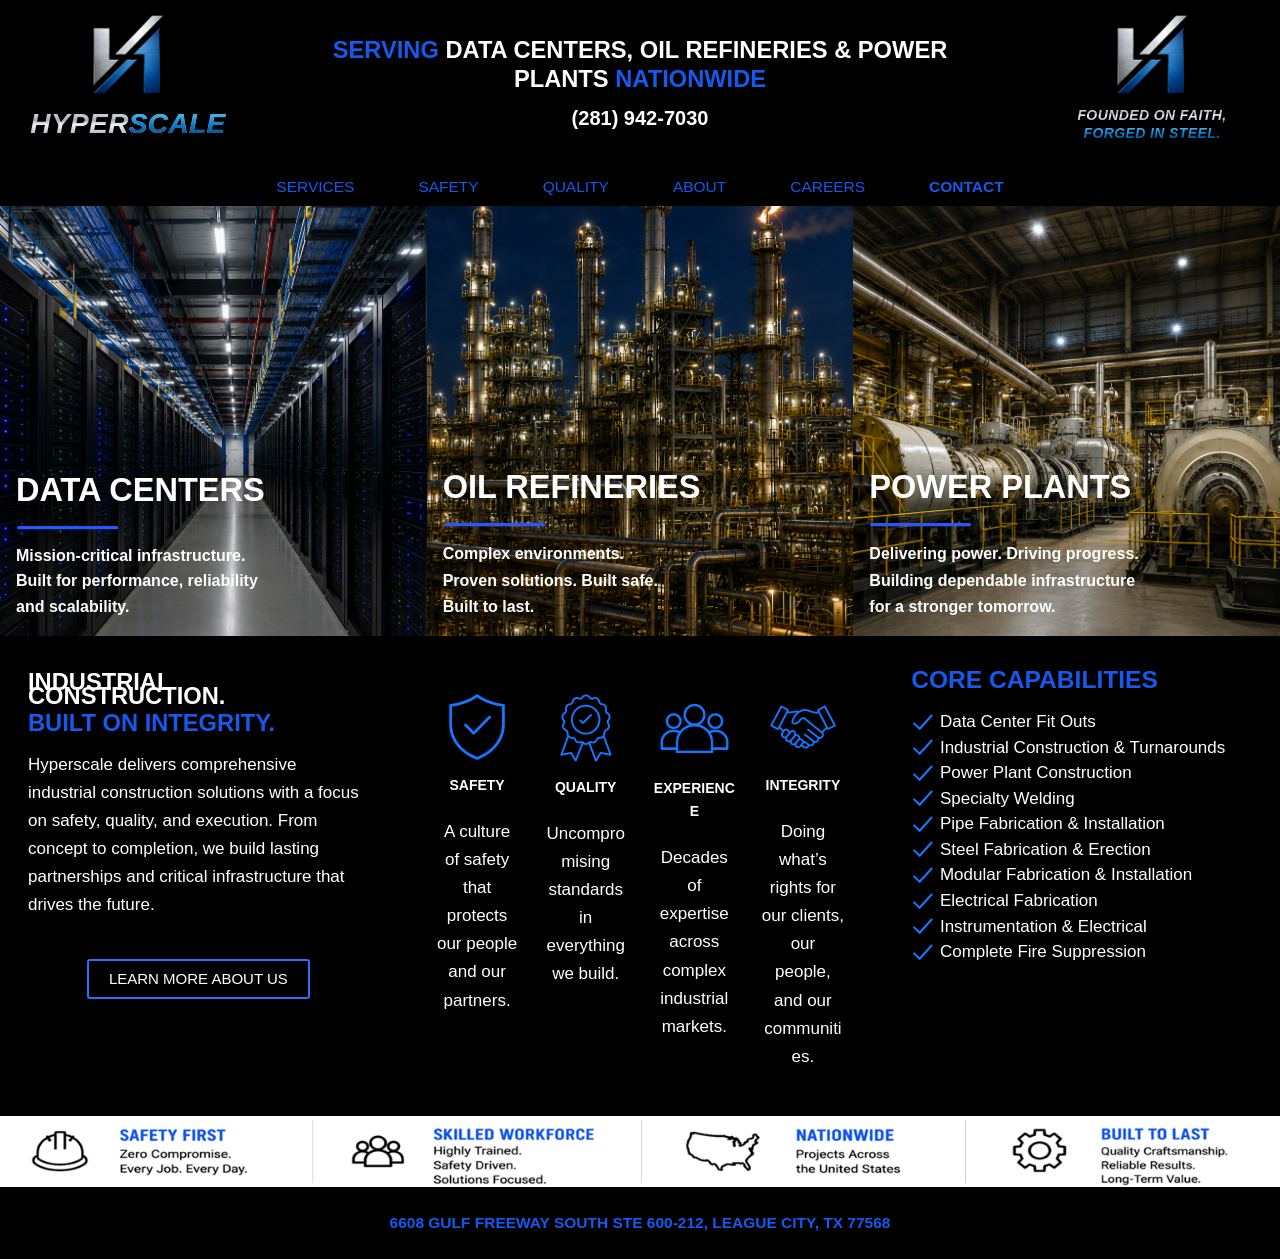
==== commit 962afb0a: "Fix landing page image and stylesheet paths" ====
--- a/index.html
+++ b/index.html
@@ -16,7 +16,7 @@
 img:is([sizes=auto i],[sizes^="auto," i]){contain-intrinsic-size:3000px 1500px}
 /*# sourceURL=wp-img-auto-sizes-contain-inline-css */
 </style>
-<link rel='stylesheet' id='blocksy-dynamic-global-css' href='assets/060b22d19474635e.css' media='all' />
+<link rel='stylesheet' id='blocksy-dynamic-global-css' href='./060b22d19474635e.css' media='all' />
 <style id="wp-block-library-inline-css">
 :root{--wp-block-synced-color:#7a00df;--wp-block-synced-color--rgb:122,0,223;--wp-bound-block-color:var(--wp-block-synced-color);--wp-editor-canvas-background:#ddd;--wp-admin-theme-color:#007cba;--wp-admin-theme-color--rgb:0,124,186;--wp-admin-theme-color-darker-10:#006ba1;--wp-admin-theme-color-darker-10--rgb:0,107,160.5;--wp-admin-theme-color-darker-20:#005a87;--wp-admin-theme-color-darker-20--rgb:0,90,135;--wp-admin-border-width-focus:2px}@media (min-resolution:192dpi){:root{--wp-admin-border-width-focus:1.5px}}.wp-element-button{cursor:pointer}:root .has-very-light-gray-background-color{background-color:#eee}:root .has-very-dark-gray-background-color{background-color:#313131}:root .has-very-light-gray-color{color:#eee}:root .has-very-dark-gray-color{color:#313131}:root .has-vivid-green-cyan-to-vivid-cyan-blue-gradient-background{background:linear-gradient(135deg,#00d084,#0693e3)}:root .has-purple-crush-gradient-background{background:linear-gradient(135deg,#34e2e4,#4721fb 50%,#ab1dfe)}:root .has-hazy-dawn-gradient-background{background:linear-gradient(135deg,#faaca8,#dad0ec)}:root .has-subdued-olive-gradient-background{background:linear-gradient(135deg,#fafae1,#67a671)}:root .has-atomic-cream-gradient-background{background:linear-gradient(135deg,#fdd79a,#004a59)}:root .has-nightshade-gradient-background{background:linear-gradient(135deg,#330968,#31cdcf)}:root .has-midnight-gradient-background{background:linear-gradient(135deg,#020381,#2874fc)}:root{--wp--preset--font-size--normal:16px;--wp--preset--font-size--huge:42px}.has-regular-font-size{font-size:1em}.has-larger-font-size{font-size:2.625em}.has-normal-font-size{font-size:var(--wp--preset--font-size--normal)}.has-huge-font-size{font-size:var(--wp--preset--font-size--huge)}:root .has-text-align-center{text-align:center}:root .has-text-align-left{text-align:left}:root .has-text-align-right{text-align:right}.has-fit-text{white-space:nowrap!important}#end-resizable-editor-section{display:none}.aligncenter{clear:both}.items-justified-left{justify-content:flex-start}.items-justified-center{justify-content:center}.items-justified-right{justify-content:flex-end}.items-justified-space-between{justify-content:space-between}.screen-reader-text{word-wrap:normal!important;border:0;clip-path:inset(50%);height:1px;margin:-1px;overflow:hidden;padding:0;position:absolute;width:1px;word-break:normal!important}.screen-reader-text:focus{background-color:#ddd;clip-path:none;color:#444;display:block;font-size:1em;height:auto;left:5px;line-height:normal;padding:15px 23px 14px;text-decoration:none;top:5px;width:auto;z-index:100000}html :where(.has-border-color){border-style:solid}html :where([style^=border-color],[style*=";border-color"],[style*="; border-color"]){border-style:solid}html :where([style^=border-top-color],[style*=";border-top-color"],[style*="; border-top-color"]){border-top-style:solid}html :where([style^=border-right-color],[style*=";border-right-color"],[style*="; border-right-color"]){border-right-style:solid}html :where([style^=border-bottom-color],[style*=";border-bottom-color"],[style*="; border-bottom-color"]){border-bottom-style:solid}html :where([style^=border-left-color],[style*=";border-left-color"],[style*="; border-left-color"]){border-left-style:solid}html :where([style^=border-width],[style*=";border-width"],[style*="; border-width"]){border-style:solid}html :where([style^=border-top-width],[style*=";border-top-width"],[style*="; border-top-width"]){border-top-style:solid}html :where([style^=border-right-width],[style*=";border-right-width"],[style*="; border-right-width"]){border-right-style:solid}html :where([style^=border-bottom-width],[style*=";border-bottom-width"],[style*="; border-bottom-width"]){border-bottom-style:solid}html :where([style^=border-left-width],[style*=";border-left-width"],[style*="; border-left-width"]){border-left-style:solid}html :where(img[class*=wp-image-]){height:auto;max-width:100%}:where(figure){margin:0 0 1em}html :where(.is-position-sticky){--wp-admin--admin-bar--position-offset:var(--wp-admin--admin-bar--height,0px)}@media screen and (max-width:600px){html :where(.is-position-sticky){--wp-admin--admin-bar--position-offset:0px}}
 
@@ -24,36 +24,36 @@
 </style>
 <style id="wp-block-button-inline-css">
 .wp-block-button__link{align-content:center;box-sizing:border-box;cursor:pointer;display:inline-block;height:100%;text-align:center;word-break:break-word}.wp-block-button__link.aligncenter{text-align:center}.wp-block-button__link.alignright{text-align:right}:where(.wp-block-button__link){border-radius:9999px;box-shadow:none;padding:calc(.667em + 2px) calc(1.333em + 2px);text-decoration:none}.wp-block-button[style*=text-decoration] .wp-block-button__link{text-decoration:inherit}.wp-block-buttons>.wp-block-button.has-custom-width{max-width:none}.wp-block-buttons>.wp-block-button.has-custom-width .wp-block-button__link{width:100%}.wp-block-buttons>.wp-block-button.has-custom-font-size .wp-block-button__link{font-size:inherit}.wp-block-buttons>.wp-block-button[class*=wp-block-button__width]{width:calc(var(--wp--block-button--width)*1% - var(--wp--style--block-gap, .5em)*(1 - var(--wp--block-button--width)/100))}.wp-block-buttons>.wp-block-button.wp-block-button__width-25{width:calc(25% - var(--wp--style--block-gap, .5em)*.75)}.wp-block-buttons>.wp-block-button.wp-block-button__width-50{width:calc(50% - var(--wp--style--block-gap, .5em)*.5)}.wp-block-buttons>.wp-block-button.wp-block-button__width-75{width:calc(75% - var(--wp--style--block-gap, .5em)*.25)}.wp-block-buttons>.wp-block-button.wp-block-button__width-100{flex-basis:100%;width:100%}.wp-block-buttons.is-vertical>.wp-block-button[class*=wp-block-button__width]{width:calc(var(--wp--block-button--width)*1%)}.wp-block-buttons.is-vertical>.wp-block-button.wp-block-button__width-25{width:25%}.wp-block-buttons.is-vertical>.wp-block-button.wp-block-button__width-50{width:50%}.wp-block-buttons.is-vertical>.wp-block-button.wp-block-button__width-75{width:75%}.wp-block-button.is-style-squared,.wp-block-button__link.wp-block-button.is-style-squared{border-radius:0}.wp-block-button.no-border-radius,.wp-block-button__link.no-border-radius{border-radius:0!important}:root :where(.wp-block-button .wp-block-button__link.is-style-outline),:root :where(.wp-block-button.is-style-outline>.wp-block-button__link){border:2px solid;padding:.667em 1.333em}:root :where(.wp-block-button .wp-block-button__link.is-style-outline:not(.has-text-color)),:root :where(.wp-block-button.is-style-outline>.wp-block-button__link:not(.has-text-color)){color:currentColor}:root :where(.wp-block-button .wp-block-button__link.is-style-outline:not(.has-background)),:root :where(.wp-block-button.is-style-outline>.wp-block-button__link:not(.has-background)){background-color:transparent;background-image:none}
-/*# sourceURL=assets/4bd079cb4cab71bf.css */
+/*# sourceURL=./4bd079cb4cab71bf.css */
 </style>
 <style id="wp-block-cover-inline-css">
 .wp-block-cover,.wp-block-cover-image{align-items:center;background-position:50%;box-sizing:border-box;display:flex;justify-content:center;min-height:430px;overflow:hidden;overflow:clip;padding:1em;position:relative}.wp-block-cover .has-background-dim:not([class*=-background-color]),.wp-block-cover-image .has-background-dim:not([class*=-background-color]),.wp-block-cover-image.has-background-dim:not([class*=-background-color]),.wp-block-cover.has-background-dim:not([class*=-background-color]){background-color:#000}.wp-block-cover .has-background-dim.has-background-gradient,.wp-block-cover-image .has-background-dim.has-background-gradient{background-color:transparent}.wp-block-cover-image.has-background-dim:before,.wp-block-cover.has-background-dim:before{background-color:inherit;content:""}.wp-block-cover .wp-block-cover__background,.wp-block-cover .wp-block-cover__gradient-background,.wp-block-cover-image .wp-block-cover__background,.wp-block-cover-image .wp-block-cover__gradient-background,.wp-block-cover-image.has-background-dim:not(.has-background-gradient):before,.wp-block-cover.has-background-dim:not(.has-background-gradient):before{bottom:0;left:0;opacity:.5;position:absolute;right:0;top:0}.wp-block-cover-image.has-background-dim.has-background-dim-10 .wp-block-cover__background,.wp-block-cover-image.has-background-dim.has-background-dim-10 .wp-block-cover__gradient-background,.wp-block-cover-image.has-background-dim.has-background-dim-10:not(.has-background-gradient):before,.wp-block-cover.has-background-dim.has-background-dim-10 .wp-block-cover__background,.wp-block-cover.has-background-dim.has-background-dim-10 .wp-block-cover__gradient-background,.wp-block-cover.has-background-dim.has-background-dim-10:not(.has-background-gradient):before{opacity:.1}.wp-block-cover-image.has-background-dim.has-background-dim-20 .wp-block-cover__background,.wp-block-cover-image.has-background-dim.has-background-dim-20 .wp-block-cover__gradient-background,.wp-block-cover-image.has-background-dim.has-background-dim-20:not(.has-background-gradient):before,.wp-block-cover.has-background-dim.has-background-dim-20 .wp-block-cover__background,.wp-block-cover.has-background-dim.has-background-dim-20 .wp-block-cover__gradient-background,.wp-block-cover.has-background-dim.has-background-dim-20:not(.has-background-gradient):before{opacity:.2}.wp-block-cover-image.has-background-dim.has-background-dim-30 .wp-block-cover__background,.wp-block-cover-image.has-background-dim.has-background-dim-30 .wp-block-cover__gradient-background,.wp-block-cover-image.has-background-dim.has-background-dim-30:not(.has-background-gradient):before,.wp-block-cover.has-background-dim.has-background-dim-30 .wp-block-cover__background,.wp-block-cover.has-background-dim.has-background-dim-30 .wp-block-cover__gradient-background,.wp-block-cover.has-background-dim.has-background-dim-30:not(.has-background-gradient):before{opacity:.3}.wp-block-cover-image.has-background-dim.has-background-dim-40 .wp-block-cover__background,.wp-block-cover-image.has-background-dim.has-background-dim-40 .wp-block-cover__gradient-background,.wp-block-cover-image.has-background-dim.has-background-dim-40:not(.has-background-gradient):before,.wp-block-cover.has-background-dim.has-background-dim-40 .wp-block-cover__background,.wp-block-cover.has-background-dim.has-background-dim-40 .wp-block-cover__gradient-background,.wp-block-cover.has-background-dim.has-background-dim-40:not(.has-background-gradient):before{opacity:.4}.wp-block-cover-image.has-background-dim.has-background-dim-50 .wp-block-cover__background,.wp-block-cover-image.has-background-dim.has-background-dim-50 .wp-block-cover__gradient-background,.wp-block-cover-image.has-background-dim.has-background-dim-50:not(.has-background-gradient):before,.wp-block-cover.has-background-dim.has-background-dim-50 .wp-block-cover__background,.wp-block-cover.has-background-dim.has-background-dim-50 .wp-block-cover__gradient-background,.wp-block-cover.has-background-dim.has-background-dim-50:not(.has-background-gradient):before{opacity:.5}.wp-block-cover-image.has-background-dim.has-background-dim-60 .wp-block-cover__background,.wp-block-cover-image.has-background-dim.has-background-dim-60 .wp-block-cover__gradient-background,.wp-block-cover-image.has-background-dim.has-background-dim-60:not(.has-background-gradient):before,.wp-block-cover.has-background-dim.has-background-dim-60 .wp-block-cover__background,.wp-block-cover.has-background-dim.has-background-dim-60 .wp-block-cover__gradient-background,.wp-block-cover.has-background-dim.has-background-dim-60:not(.has-background-gradient):before{opacity:.6}.wp-block-cover-image.has-background-dim.has-background-dim-70 .wp-block-cover__background,.wp-block-cover-image.has-background-dim.has-background-dim-70 .wp-block-cover__gradient-background,.wp-block-cover-image.has-background-dim.has-background-dim-70:not(.has-background-gradient):before,.wp-block-cover.has-background-dim.has-background-dim-70 .wp-block-cover__background,.wp-block-cover.has-background-dim.has-background-dim-70 .wp-block-cover__gradient-background,.wp-block-cover.has-background-dim.has-background-dim-70:not(.has-background-gradient):before{opacity:.7}.wp-block-cover-image.has-background-dim.has-background-dim-80 .wp-block-cover__background,.wp-block-cover-image.has-background-dim.has-background-dim-80 .wp-block-cover__gradient-background,.wp-block-cover-image.has-background-dim.has-background-dim-80:not(.has-background-gradient):before,.wp-block-cover.has-background-dim.has-background-dim-80 .wp-block-cover__background,.wp-block-cover.has-background-dim.has-background-dim-80 .wp-block-cover__gradient-background,.wp-block-cover.has-background-dim.has-background-dim-80:not(.has-background-gradient):before{opacity:.8}.wp-block-cover-image.has-background-dim.has-background-dim-90 .wp-block-cover__background,.wp-block-cover-image.has-background-dim.has-background-dim-90 .wp-block-cover__gradient-background,.wp-block-cover-image.has-background-dim.has-background-dim-90:not(.has-background-gradient):before,.wp-block-cover.has-background-dim.has-background-dim-90 .wp-block-cover__background,.wp-block-cover.has-background-dim.has-background-dim-90 .wp-block-cover__gradient-background,.wp-block-cover.has-background-dim.has-background-dim-90:not(.has-background-gradient):before{opacity:.9}.wp-block-cover-image.has-background-dim.has-background-dim-100 .wp-block-cover__background,.wp-block-cover-image.has-background-dim.has-background-dim-100 .wp-block-cover__gradient-background,.wp-block-cover-image.has-background-dim.has-background-dim-100:not(.has-background-gradient):before,.wp-block-cover.has-background-dim.has-background-dim-100 .wp-block-cover__background,.wp-block-cover.has-background-dim.has-background-dim-100 .wp-block-cover__gradient-background,.wp-block-cover.has-background-dim.has-background-dim-100:not(.has-background-gradient):before{opacity:1}.wp-block-cover .wp-block-cover__background.has-background-dim.has-background-dim-0,.wp-block-cover .wp-block-cover__gradient-background.has-background-dim.has-background-dim-0,.wp-block-cover-image .wp-block-cover__background.has-background-dim.has-background-dim-0,.wp-block-cover-image .wp-block-cover__gradient-background.has-background-dim.has-background-dim-0{opacity:0}.wp-block-cover .wp-block-cover__background.has-background-dim.has-background-dim-10,.wp-block-cover .wp-block-cover__gradient-background.has-background-dim.has-background-dim-10,.wp-block-cover-image .wp-block-cover__background.has-background-dim.has-background-dim-10,.wp-block-cover-image .wp-block-cover__gradient-background.has-background-dim.has-background-dim-10{opacity:.1}.wp-block-cover .wp-block-cover__background.has-background-dim.has-background-dim-20,.wp-block-cover .wp-block-cover__gradient-background.has-background-dim.has-background-dim-20,.wp-block-cover-image .wp-block-cover__background.has-background-dim.has-background-dim-20,.wp-block-cover-image .wp-block-cover__gradient-background.has-background-dim.has-background-dim-20{opacity:.2}.wp-block-cover .wp-block-cover__background.has-background-dim.has-background-dim-30,.wp-block-cover .wp-block-cover__gradient-background.has-background-dim.has-background-dim-30,.wp-block-cover-image .wp-block-cover__background.has-background-dim.has-background-dim-30,.wp-block-cover-image .wp-block-cover__gradient-background.has-background-dim.has-background-dim-30{opacity:.3}.wp-block-cover .wp-block-cover__background.has-background-dim.has-background-dim-40,.wp-block-cover .wp-block-cover__gradient-background.has-background-dim.has-background-dim-40,.wp-block-cover-image .wp-block-cover__background.has-background-dim.has-background-dim-40,.wp-block-cover-image .wp-block-cover__gradient-background.has-background-dim.has-background-dim-40{opacity:.4}.wp-block-cover .wp-block-cover__background.has-background-dim.has-background-dim-50,.wp-block-cover .wp-block-cover__gradient-background.has-background-dim.has-background-dim-50,.wp-block-cover-image .wp-block-cover__background.has-background-dim.has-background-dim-50,.wp-block-cover-image .wp-block-cover__gradient-background.has-background-dim.has-background-dim-50{opacity:.5}.wp-block-cover .wp-block-cover__background.has-background-dim.has-background-dim-60,.wp-block-cover .wp-block-cover__gradient-background.has-background-dim.has-background-dim-60,.wp-block-cover-image .wp-block-cover__background.has-background-dim.has-background-dim-60,.wp-block-cover-image .wp-block-cover__gradient-background.has-background-dim.has-background-dim-60{opacity:.6}.wp-block-cover .wp-block-cover__background.has-background-dim.has-background-dim-70,.wp-block-cover .wp-block-cover__gradient-background.has-background-dim.has-background-dim-70,.wp-block-cover-image .wp-block-cover__background.has-background-dim.has-background-dim-70,.wp-block-cover-image .wp-block-cover__gradient-background.has-background-dim.has-background-dim-70{opacity:.7}.wp-block-cover .wp-block-cover__background.has-background-dim.has-background-dim-80,.wp-block-cover .wp-block-cover__gradient-background.has-background-dim.has-background-dim-80,.wp-block-cover-image .wp-block-cover__background.has-background-dim.has-background-dim-80,.wp-block-cover-image .wp-block-cover__gradient-background.has-background-dim.has-background-dim-80{opacity:.8}.wp-block-cover .wp-block-cover__background.has-background-dim.has-background-dim-90,.wp-block-cover .wp-block-cover__gradient-background.has-background-dim.has-background-dim-90,.wp-block-cover-image .wp-block-cover__background.has-background-dim.has-background-dim-90,.wp-block-cover-image .wp-block-cover__gradient-background.has-background-dim.has-background-dim-90{opacity:.9}.wp-block-cover .wp-block-cover__background.has-background-dim.has-background-dim-100,.wp-block-cover .wp-block-cover__gradient-background.has-background-dim.has-background-dim-100,.wp-block-cover-image .wp-block-cover__background.has-background-dim.has-background-dim-100,.wp-block-cover-image .wp-block-cover__gradient-background.has-background-dim.has-background-dim-100{opacity:1}.wp-block-cover-image.alignleft,.wp-block-cover-image.alignright,.wp-block-cover.alignleft,.wp-block-cover.alignright{max-width:420px;width:100%}.wp-block-cover-image.aligncenter,.wp-block-cover-image.alignleft,.wp-block-cover-image.alignright,.wp-block-cover.aligncenter,.wp-block-cover.alignleft,.wp-block-cover.alignright{display:flex}.wp-block-cover .wp-block-cover__inner-container,.wp-block-cover-image .wp-block-cover__inner-container{color:inherit;position:relative;width:100%}.wp-block-cover-image.is-position-top-left,.wp-block-cover.is-position-top-left{align-items:flex-start;justify-content:flex-start}.wp-block-cover-image.is-position-top-center,.wp-block-cover.is-position-top-center{align-items:flex-start;justify-content:center}.wp-block-cover-image.is-position-top-right,.wp-block-cover.is-position-top-right{align-items:flex-start;justify-content:flex-end}.wp-block-cover-image.is-position-center-left,.wp-block-cover.is-position-center-left{align-items:center;justify-content:flex-start}.wp-block-cover-image.is-position-center-center,.wp-block-cover.is-position-center-center{align-items:center;justify-content:center}.wp-block-cover-image.is-position-center-right,.wp-block-cover.is-position-center-right{align-items:center;justify-content:flex-end}.wp-block-cover-image.is-position-bottom-left,.wp-block-cover.is-position-bottom-left{align-items:flex-end;justify-content:flex-start}.wp-block-cover-image.is-position-bottom-center,.wp-block-cover.is-position-bottom-center{align-items:flex-end;justify-content:center}.wp-block-cover-image.is-position-bottom-right,.wp-block-cover.is-position-bottom-right{align-items:flex-end;justify-content:flex-end}.wp-block-cover-image.has-custom-content-position.has-custom-content-position .wp-block-cover__inner-container,.wp-block-cover.has-custom-content-position.has-custom-content-position .wp-block-cover__inner-container{margin:0}.wp-block-cover-image.has-custom-content-position.has-custom-content-position.is-position-bottom-left .wp-block-cover__inner-container,.wp-block-cover-image.has-custom-content-position.has-custom-content-position.is-position-bottom-right .wp-block-cover__inner-container,.wp-block-cover-image.has-custom-content-position.has-custom-content-position.is-position-center-left .wp-block-cover__inner-container,.wp-block-cover-image.has-custom-content-position.has-custom-content-position.is-position-center-right .wp-block-cover__inner-container,.wp-block-cover-image.has-custom-content-position.has-custom-content-position.is-position-top-left .wp-block-cover__inner-container,.wp-block-cover-image.has-custom-content-position.has-custom-content-position.is-position-top-right .wp-block-cover__inner-container,.wp-block-cover.has-custom-content-position.has-custom-content-position.is-position-bottom-left .wp-block-cover__inner-container,.wp-block-cover.has-custom-content-position.has-custom-content-position.is-position-bottom-right .wp-block-cover__inner-container,.wp-block-cover.has-custom-content-position.has-custom-content-position.is-position-center-left .wp-block-cover__inner-container,.wp-block-cover.has-custom-content-position.has-custom-content-position.is-position-center-right .wp-block-cover__inner-container,.wp-block-cover.has-custom-content-position.has-custom-content-position.is-position-top-left .wp-block-cover__inner-container,.wp-block-cover.has-custom-content-position.has-custom-content-position.is-position-top-right .wp-block-cover__inner-container{margin:0;width:auto}.wp-block-cover .wp-block-cover__image-background,.wp-block-cover video.wp-block-cover__video-background,.wp-block-cover-image .wp-block-cover__image-background,.wp-block-cover-image video.wp-block-cover__video-background{border:none;bottom:0;box-shadow:none;height:100%;left:0;margin:0;max-height:none;max-width:none;-o-object-fit:cover;object-fit:cover;outline:none;padding:0;position:absolute;right:0;top:0;width:100%}.wp-block-cover .wp-block-cover__embed-background,.wp-block-cover-image .wp-block-cover__embed-background{border:none;bottom:0;box-shadow:none;height:100%;left:0;margin:0;max-height:none;max-width:none;outline:none;padding:0;pointer-events:none;position:absolute;right:0;top:0;width:100%}.wp-block-cover .wp-block-cover__embed-background .wp-block-embed__wrapper,.wp-block-cover-image .wp-block-cover__embed-background .wp-block-embed__wrapper{bottom:0;height:100%;left:0;margin:0;padding:0;position:absolute;right:0;top:0;width:100%}.wp-block-cover .wp-block-cover__embed-background .wp-block-embed__wrapper iframe,.wp-block-cover .wp-block-cover__embed-background iframe,.wp-block-cover-image .wp-block-cover__embed-background .wp-block-embed__wrapper iframe,.wp-block-cover-image .wp-block-cover__embed-background iframe{height:100vh;left:50%;min-height:100%;min-width:100%;pointer-events:none;position:absolute;top:50%;transform:translate(-50%,-50%);width:100vw}.wp-block-cover-image.has-parallax,.wp-block-cover.has-parallax,.wp-block-cover__image-background.has-parallax,video.wp-block-cover__video-background.has-parallax{background-attachment:fixed;background-repeat:no-repeat;background-size:cover}@supports (-webkit-touch-callout:inherit){.wp-block-cover-image.has-parallax,.wp-block-cover.has-parallax,.wp-block-cover__image-background.has-parallax,video.wp-block-cover__video-background.has-parallax{background-attachment:scroll}}@media (prefers-reduced-motion:reduce){.wp-block-cover-image.has-parallax,.wp-block-cover.has-parallax,.wp-block-cover__image-background.has-parallax,video.wp-block-cover__video-background.has-parallax{background-attachment:scroll}}.wp-block-cover-image.is-repeated,.wp-block-cover.is-repeated,.wp-block-cover__image-background.is-repeated,video.wp-block-cover__video-background.is-repeated{background-repeat:repeat;background-size:auto}.wp-block-cover-image-text,.wp-block-cover-image-text a,.wp-block-cover-image-text a:active,.wp-block-cover-image-text a:focus,.wp-block-cover-image-text a:hover,.wp-block-cover-text,.wp-block-cover-text a,.wp-block-cover-text a:active,.wp-block-cover-text a:focus,.wp-block-cover-text a:hover,section.wp-block-cover-image h2,section.wp-block-cover-image h2 a,section.wp-block-cover-image h2 a:active,section.wp-block-cover-image h2 a:focus,section.wp-block-cover-image h2 a:hover{color:#fff}.wp-block-cover-image .wp-block-cover.has-left-content{justify-content:flex-start}.wp-block-cover-image .wp-block-cover.has-right-content{justify-content:flex-end}.wp-block-cover-image.has-left-content .wp-block-cover-image-text,.wp-block-cover.has-left-content .wp-block-cover-text,section.wp-block-cover-image.has-left-content>h2{margin-left:0;text-align:left}.wp-block-cover-image.has-right-content .wp-block-cover-image-text,.wp-block-cover.has-right-content .wp-block-cover-text,section.wp-block-cover-image.has-right-content>h2{margin-right:0;text-align:right}.wp-block-cover .wp-block-cover-text,.wp-block-cover-image .wp-block-cover-image-text,section.wp-block-cover-image>h2{font-size:2em;line-height:1.25;margin-bottom:0;max-width:840px;padding:.44em;text-align:center;z-index:1}:where(.wp-block-cover-image:not(.has-text-color)),:where(.wp-block-cover:not(.has-text-color)){color:#fff}:where(.wp-block-cover-image.is-light:not(.has-text-color)),:where(.wp-block-cover.is-light:not(.has-text-color)){color:#000}:root :where(.wp-block-cover h1:not(.has-text-color)),:root :where(.wp-block-cover h2:not(.has-text-color)),:root :where(.wp-block-cover h3:not(.has-text-color)),:root :where(.wp-block-cover h4:not(.has-text-color)),:root :where(.wp-block-cover h5:not(.has-text-color)),:root :where(.wp-block-cover h6:not(.has-text-color)),:root :where(.wp-block-cover p:not(.has-text-color)){color:inherit}body:not(.editor-styles-wrapper) .wp-block-cover:not(.wp-block-cover:has(.wp-block-cover__background+.wp-block-cover__inner-container)) .wp-block-cover__video-background{z-index:0}body:not(.editor-styles-wrapper) .wp-block-cover:not(.wp-block-cover:has(.wp-block-cover__background+.wp-block-cover__inner-container)) .wp-block-cover__embed-background{z-index:0}body:not(.editor-styles-wrapper) .wp-block-cover:not(.wp-block-cover:has(.wp-block-cover__background+.wp-block-cover__inner-container)) .wp-block-cover__image-background{z-index:0}body:not(.editor-styles-wrapper) .wp-block-cover:not(.wp-block-cover:has(.wp-block-cover__background+.wp-block-cover__inner-container)) .wp-block-cover__background,body:not(.editor-styles-wrapper) .wp-block-cover:not(.wp-block-cover:has(.wp-block-cover__background+.wp-block-cover__inner-container)) .wp-block-cover__gradient-background,body:not(.editor-styles-wrapper) .wp-block-cover:not(.wp-block-cover:has(.wp-block-cover__background+.wp-block-cover__inner-container)).has-background-dim:not(.has-background-gradient):before{z-index:1}body:not(.editor-styles-wrapper) .wp-block-cover:not(.wp-block-cover:has(.wp-block-cover__background+.wp-block-cover__inner-container)) .wp-block-cover__inner-container{z-index:1}.has-modal-open body:not(.editor-styles-wrapper) .wp-block-cover:not(.wp-block-cover:has(.wp-block-cover__background+.wp-block-cover__inner-container)) .wp-block-cover__inner-container{z-index:auto}
-/*# sourceURL=assets/4ca4fcabadfb91bd.css */
+/*# sourceURL=./4ca4fcabadfb91bd.css */
 </style>
 <style id="wp-block-heading-inline-css">
 h1:where(.wp-block-heading).has-background,h2:where(.wp-block-heading).has-background,h3:where(.wp-block-heading).has-background,h4:where(.wp-block-heading).has-background,h5:where(.wp-block-heading).has-background,h6:where(.wp-block-heading).has-background{padding:1.25em 2.375em}h1.has-text-align-left[style*=writing-mode]:where([style*=vertical-lr]),h1.has-text-align-right[style*=writing-mode]:where([style*=vertical-rl]),h2.has-text-align-left[style*=writing-mode]:where([style*=vertical-lr]),h2.has-text-align-right[style*=writing-mode]:where([style*=vertical-rl]),h3.has-text-align-left[style*=writing-mode]:where([style*=vertical-lr]),h3.has-text-align-right[style*=writing-mode]:where([style*=vertical-rl]),h4.has-text-align-left[style*=writing-mode]:where([style*=vertical-lr]),h4.has-text-align-right[style*=writing-mode]:where([style*=vertical-rl]),h5.has-text-align-left[style*=writing-mode]:where([style*=vertical-lr]),h5.has-text-align-right[style*=writing-mode]:where([style*=vertical-rl]),h6.has-text-align-left[style*=writing-mode]:where([style*=vertical-lr]),h6.has-text-align-right[style*=writing-mode]:where([style*=vertical-rl]){rotate:180deg}
-/*# sourceURL=assets/4acd80c7b76bd120.css */
+/*# sourceURL=./4acd80c7b76bd120.css */
 </style>
 <style id="wp-block-image-inline-css">
 .wp-block-image>a,.wp-block-image>figure>a{display:inline-block}.wp-block-image img{box-sizing:border-box;height:auto;max-width:100%;vertical-align:bottom}@media not (prefers-reduced-motion){.wp-block-image img.hide{visibility:hidden}.wp-block-image img.show{animation:show-content-image .4s}}.wp-block-image[style*=border-radius] img,.wp-block-image[style*=border-radius]>a{border-radius:inherit}.wp-block-image.has-custom-border img{box-sizing:border-box}.wp-block-image.aligncenter{text-align:center}.wp-block-image.alignfull>a,.wp-block-image.alignwide>a{width:100%}.wp-block-image.alignfull img,.wp-block-image.alignwide img{height:auto;width:100%}.wp-block-image .aligncenter,.wp-block-image .alignleft,.wp-block-image .alignright,.wp-block-image.aligncenter,.wp-block-image.alignleft,.wp-block-image.alignright{display:table}.wp-block-image .aligncenter>figcaption,.wp-block-image .alignleft>figcaption,.wp-block-image .alignright>figcaption,.wp-block-image.aligncenter>figcaption,.wp-block-image.alignleft>figcaption,.wp-block-image.alignright>figcaption{caption-side:bottom;display:table-caption}.wp-block-image .alignleft{float:left;margin:.5em 1em .5em 0}.wp-block-image .alignright{float:right;margin:.5em 0 .5em 1em}.wp-block-image .aligncenter{margin-left:auto;margin-right:auto}.wp-block-image :where(figcaption){margin-bottom:1em;margin-top:.5em}.wp-block-image.is-style-circle-mask img{border-radius:9999px}@supports ((-webkit-mask-image:none) or (mask-image:none)) or (-webkit-mask-image:none){.wp-block-image.is-style-circle-mask img{border-radius:0;-webkit-mask-image:url('data:image/svg+xml;utf8,<svg viewBox="0 0 100 100" xmlns="http://www.w3.org/2000/svg"><circle cx="50" cy="50" r="50"/></svg>');mask-image:url('data:image/svg+xml;utf8,<svg viewBox="0 0 100 100" xmlns="http://www.w3.org/2000/svg"><circle cx="50" cy="50" r="50"/></svg>');mask-mode:alpha;-webkit-mask-position:center;mask-position:center;-webkit-mask-repeat:no-repeat;mask-repeat:no-repeat;-webkit-mask-size:contain;mask-size:contain}}:root :where(.wp-block-image.is-style-rounded img,.wp-block-image .is-style-rounded img){border-radius:9999px}.wp-block-image figure{margin:0}.wp-lightbox-container{display:flex;flex-direction:column;position:relative}.wp-lightbox-container img{cursor:zoom-in}.wp-lightbox-container img:hover+button{opacity:1}.wp-lightbox-container button{align-items:center;backdrop-filter:blur(16px) saturate(180%);background-color:rgba(90,90,90,.25);border:none;border-radius:4px;cursor:zoom-in;display:flex;height:20px;justify-content:center;opacity:0;padding:0;position:absolute;right:16px;text-align:center;top:16px;width:20px;z-index:100}@media not (prefers-reduced-motion){.wp-lightbox-container button{transition:opacity .2s ease}}.wp-lightbox-container button:focus-visible{outline:3px auto rgba(90,90,90,.25);outline:3px auto -webkit-focus-ring-color;outline-offset:3px}.wp-lightbox-container button:hover{cursor:pointer;opacity:1}.wp-lightbox-container button:focus{opacity:1}.wp-lightbox-container button:focus,.wp-lightbox-container button:hover,.wp-lightbox-container button:not(:hover):not(:active):not(.has-background){background-color:rgba(90,90,90,.25);border:none}.wp-lightbox-overlay{box-sizing:border-box;cursor:zoom-out;height:100vh;left:0;overflow:hidden;position:fixed;top:0;visibility:hidden;width:100%;z-index:100000}.wp-lightbox-overlay .wp-lightbox-close-button{align-items:center;cursor:pointer;display:flex;font-family:inherit;gap:8px;justify-content:center;line-height:1;min-height:40px;min-width:40px;padding:0 4px;position:absolute;right:calc(env(safe-area-inset-right) + 16px);top:calc(env(safe-area-inset-top) + 16px);z-index:5000000}.wp-lightbox-overlay .wp-lightbox-close-button:focus,.wp-lightbox-overlay .wp-lightbox-close-button:hover,.wp-lightbox-overlay .wp-lightbox-close-button:not(:hover):not(:active):not(.has-background){background:none;border:none}.wp-lightbox-overlay .wp-lightbox-close-button:has(.wp-lightbox-close-text:not([hidden])) .wp-lightbox-close-icon svg{height:1em;width:1em}.wp-lightbox-overlay .wp-lightbox-close-icon svg{display:block}.wp-lightbox-overlay .wp-lightbox-navigation-button-next,.wp-lightbox-overlay .wp-lightbox-navigation-button-prev{align-items:center;bottom:16px;cursor:pointer;display:flex;font-family:inherit;gap:4px;justify-content:center;line-height:1;min-height:40px;min-width:40px;padding:0 8px;position:absolute;z-index:2000002}.wp-lightbox-overlay .wp-lightbox-navigation-button-next[hidden],.wp-lightbox-overlay .wp-lightbox-navigation-button-prev[hidden]{display:none}@media (min-width:960px){.wp-lightbox-overlay .wp-lightbox-navigation-button-next,.wp-lightbox-overlay .wp-lightbox-navigation-button-prev{bottom:50%;transform:translateY(-50%)}}.wp-lightbox-overlay .wp-lightbox-navigation-button-next:focus,.wp-lightbox-overlay .wp-lightbox-navigation-button-next:hover,.wp-lightbox-overlay .wp-lightbox-navigation-button-next:not(:hover):not(:active):not(.has-background),.wp-lightbox-overlay .wp-lightbox-navigation-button-prev:focus,.wp-lightbox-overlay .wp-lightbox-navigation-button-prev:hover,.wp-lightbox-overlay .wp-lightbox-navigation-button-prev:not(:hover):not(:active):not(.has-background){background:none;border:none;padding:0 8px}.wp-lightbox-overlay .wp-lightbox-navigation-button-next:has(.wp-lightbox-navigation-text:not([hidden])) .wp-lightbox-navigation-icon svg,.wp-lightbox-overlay .wp-lightbox-navigation-button-prev:has(.wp-lightbox-navigation-text:not([hidden])) .wp-lightbox-navigation-icon svg{display:block;height:1.5em;width:1.5em}.wp-lightbox-overlay .wp-lightbox-navigation-button-prev{left:calc(env(safe-area-inset-left) + 16px)}.wp-lightbox-overlay .wp-lightbox-navigation-button-next{right:calc(env(safe-area-inset-right) + 16px)}.wp-lightbox-overlay .wp-lightbox-navigation-icon svg{vertical-align:middle}.wp-lightbox-overlay .lightbox-image-container{height:var(--wp--lightbox-container-height);left:50%;overflow:hidden;position:absolute;top:50%;transform:translate(-50%,-50%);transform-origin:top left;width:var(--wp--lightbox-container-width);z-index:2000001}.wp-lightbox-overlay .wp-block-image{align-items:center;box-sizing:border-box;display:flex;height:100%;justify-content:center;margin:0;position:relative;transform-origin:0 0;width:100%;z-index:3000000}.wp-lightbox-overlay .wp-block-image img{height:var(--wp--lightbox-image-height);min-height:var(--wp--lightbox-image-height);min-width:var(--wp--lightbox-image-width);width:var(--wp--lightbox-image-width)}.wp-lightbox-overlay .wp-block-image figcaption{display:none}.wp-lightbox-overlay button{background:none;border:none}.wp-lightbox-overlay .scrim{background-color:#fff;height:100%;opacity:.9;position:absolute;width:100%;z-index:2000000}.wp-lightbox-overlay.active{visibility:visible}@media not (prefers-reduced-motion){.wp-lightbox-overlay.active{animation:turn-on-visibility .25s both}.wp-lightbox-overlay.active img{animation:turn-on-visibility .35s both}.wp-lightbox-overlay.show-closing-animation:not(.active){animation:turn-off-visibility .35s both}.wp-lightbox-overlay.show-closing-animation:not(.active) img{animation:turn-off-visibility .25s both}.wp-lightbox-overlay.zoom.active{animation:none;opacity:1;visibility:visible}.wp-lightbox-overlay.zoom.active .lightbox-image-container{animation:lightbox-zoom-in .4s}.wp-lightbox-overlay.zoom.active .lightbox-image-container img{animation:none}.wp-lightbox-overlay.zoom.active .scrim{animation:turn-on-visibility .4s forwards}.wp-lightbox-overlay.zoom.show-closing-animation:not(.active){animation:none}.wp-lightbox-overlay.zoom.show-closing-animation:not(.active) .lightbox-image-container{animation:lightbox-zoom-out .4s}.wp-lightbox-overlay.zoom.show-closing-animation:not(.active) .lightbox-image-container img{animation:none}.wp-lightbox-overlay.zoom.show-closing-animation:not(.active) .scrim{animation:turn-off-visibility .4s forwards}}@keyframes show-content-image{0%{visibility:hidden}99%{visibility:hidden}to{visibility:visible}}@keyframes turn-on-visibility{0%{opacity:0}to{opacity:1}}@keyframes turn-off-visibility{0%{opacity:1;visibility:visible}99%{opacity:0;visibility:visible}to{opacity:0;visibility:hidden}}@keyframes lightbox-zoom-in{0%{transform:translate(calc((-100vw + var(--wp--lightbox-scrollbar-width))/2 + var(--wp--lightbox-initial-left-position)),calc(-50vh + var(--wp--lightbox-initial-top-position))) scale(var(--wp--lightbox-scale))}to{transform:translate(-50%,-50%) scale(1)}}@keyframes lightbox-zoom-out{0%{transform:translate(-50%,-50%) scale(1);visibility:visible}99%{visibility:visible}to{transform:translate(calc((-100vw + var(--wp--lightbox-scrollbar-width))/2 + var(--wp--lightbox-initial-left-position)),calc(-50vh + var(--wp--lightbox-initial-top-position))) scale(var(--wp--lightbox-scale));visibility:hidden}}
-/*# sourceURL=assets/fca3b555fc1fa7e1.css */
-</style>
-<link rel='stylesheet' id='wp-block-navigation-css' href='assets/de9eb48313df4e98.css' media='all' />
+/*# sourceURL=./fca3b555fc1fa7e1.css */
+</style>
+<link rel='stylesheet' id='wp-block-navigation-css' href='./de9eb48313df4e98.css' media='all' />
 <style id="wp-block-paragraph-inline-css">
 .is-small-text{font-size:.875em}.is-regular-text{font-size:1em}.is-large-text{font-size:2.25em}.is-larger-text{font-size:3em}.has-drop-cap:not(:focus):first-letter{float:left;font-size:8.4em;font-style:normal;font-weight:100;line-height:.68;margin:.05em .1em 0 0;text-transform:uppercase}body.rtl .has-drop-cap:not(:focus):first-letter{float:none;margin-left:.1em}p.has-drop-cap.has-background{overflow:hidden}:root :where(p.has-background){padding:1.25em 2.375em}:where(p.has-text-color:not(.has-link-color)) a{color:inherit}p.has-text-align-left[style*="writing-mode:vertical-lr"],p.has-text-align-right[style*="writing-mode:vertical-rl"]{rotate:180deg}
-/*# sourceURL=assets/a43380d966bb9f83.css */
+/*# sourceURL=./a43380d966bb9f83.css */
 </style>
 <style id="wp-block-buttons-inline-css">
 .wp-block-buttons{box-sizing:border-box}.wp-block-buttons.is-vertical{flex-direction:column}.wp-block-buttons.is-vertical>.wp-block-button:last-child{margin-bottom:0}.wp-block-buttons>.wp-block-button{display:inline-block;margin:0}.wp-block-buttons.is-content-justification-left{justify-content:flex-start}.wp-block-buttons.is-content-justification-left.is-vertical{align-items:flex-start}.wp-block-buttons.is-content-justification-center{justify-content:center}.wp-block-buttons.is-content-justification-center.is-vertical{align-items:center}.wp-block-buttons.is-content-justification-right{justify-content:flex-end}.wp-block-buttons.is-content-justification-right.is-vertical{align-items:flex-end}.wp-block-buttons.is-content-justification-space-between{justify-content:space-between}.wp-block-buttons.aligncenter{text-align:center}.wp-block-buttons:not(.is-content-justification-space-between,.is-content-justification-right,.is-content-justification-left,.is-content-justification-center) .wp-block-button.aligncenter{margin-left:auto;margin-right:auto;width:100%}.wp-block-buttons[style*=text-decoration] .wp-block-button,.wp-block-buttons[style*=text-decoration] .wp-block-button__link{text-decoration:inherit}.wp-block-buttons.has-custom-font-size .wp-block-button__link{font-size:inherit}.wp-block-buttons .wp-block-button__link{width:100%}.wp-block-button.aligncenter{text-align:center}
-/*# sourceURL=assets/d79ea7b7b5621b54.css */
+/*# sourceURL=./d79ea7b7b5621b54.css */
 </style>
 <style id="wp-block-columns-inline-css">
 .wp-block-columns{box-sizing:border-box;display:flex;flex-wrap:wrap!important}@media (min-width:782px){.wp-block-columns{flex-wrap:nowrap!important}}.wp-block-columns{align-items:normal!important}.wp-block-columns.are-vertically-aligned-top{align-items:flex-start}.wp-block-columns.are-vertically-aligned-center{align-items:center}.wp-block-columns.are-vertically-aligned-bottom{align-items:flex-end}@media (max-width:781px){.wp-block-columns:not(.is-not-stacked-on-mobile)>.wp-block-column{flex-basis:100%!important}}@media (min-width:782px){.wp-block-columns:not(.is-not-stacked-on-mobile)>.wp-block-column{flex-basis:0;flex-grow:1}.wp-block-columns:not(.is-not-stacked-on-mobile)>.wp-block-column[style*=flex-basis]{flex-grow:0}}.wp-block-columns.is-not-stacked-on-mobile{flex-wrap:nowrap!important}.wp-block-columns.is-not-stacked-on-mobile>.wp-block-column{flex-basis:0;flex-grow:1}.wp-block-columns.is-not-stacked-on-mobile>.wp-block-column[style*=flex-basis]{flex-grow:0}:where(.wp-block-columns){margin-bottom:1.75em}:where(.wp-block-columns.has-background){padding:1.25em 2.375em}.wp-block-column{flex-grow:1;min-width:0;overflow-wrap:break-word;word-break:break-word}.wp-block-column.is-vertically-aligned-top{align-self:flex-start}.wp-block-column.is-vertically-aligned-center{align-self:center}.wp-block-column.is-vertically-aligned-bottom{align-self:flex-end}.wp-block-column.is-vertically-aligned-stretch{align-self:stretch}.wp-block-column.is-vertically-aligned-bottom,.wp-block-column.is-vertically-aligned-center,.wp-block-column.is-vertically-aligned-top{width:100%}
-/*# sourceURL=assets/1a637888b6a5b786.css */
+/*# sourceURL=./1a637888b6a5b786.css */
 </style>
 <style id="wp-block-group-inline-css">
 .wp-block-group{box-sizing:border-box}:where(.wp-block-group.wp-block-group-is-layout-constrained){position:relative}
-/*# sourceURL=assets/801d5addbc616e1c.css */
+/*# sourceURL=./801d5addbc616e1c.css */
 </style>
 
 
@@ -77,15 +77,15 @@
 /*# sourceURL=global-styles-inline-css */
 </style>
 
-<link rel='stylesheet' id='wp-theme-css' href='assets/72c537f8196a5dad.css' media='all' />
-<link rel='stylesheet' id='wp-components-css' href='assets/bce5b34c983cdb5d.css' media='all' />
-<link rel='stylesheet' id='godaddy-styles-css' href='assets/95f3906c83d276ad.css' media='all' />
-<link rel='stylesheet' id='ct-main-styles-css' href='assets/748f30eaee6d703d.css' media='all' />
+<link rel='stylesheet' id='wp-theme-css' href='./72c537f8196a5dad.css' media='all' />
+<link rel='stylesheet' id='wp-components-css' href='./bce5b34c983cdb5d.css' media='all' />
+<link rel='stylesheet' id='godaddy-styles-css' href='./95f3906c83d276ad.css' media='all' />
+<link rel='stylesheet' id='ct-main-styles-css' href='./748f30eaee6d703d.css' media='all' />
 
 <meta name="generator" content="WordPress 7.1.4" />
 
 
-<noscript><link rel='stylesheet' href='assets/02140d966a68f14e.css' type='text/css'></noscript>
+<noscript><link rel='stylesheet' href='./02140d966a68f14e.css' type='text/css'></noscript>
 <style id="ct-main-styles-inline-css">[data-block*="103"] > [class*="ct-container"] > article[class*="post"] {--has-boxed:var(--false);--has-wide:var(--true);}[data-prefix="single_page"] [class*="ct-container"] > article[class*="post"] {--has-boxed:var(--false);--has-wide:var(--true);}</style>
 <style id="wp-site-designer-contrast-fallback"> .wp-block-group:not([data-dsgo-inline-bg]),.wp-block-column:not([data-dsgo-inline-bg]),.wp-block-columns:not([data-dsgo-inline-bg]){--dsgo-text-color:initial;} :is(.wp-block-designsetgo-section,.wp-block-group,.wp-block-column).has-background:not([class*="-background-color"]):not(.has-text-color):not(.is-style-footer-section):not(.is-style-header-section),.wp-block-cover:not(.has-text-color){color:var(--wp--preset--color--contrast-3) !important;--dsgo-text-color:var(--wp--preset--color--contrast-3);} body .wp-site-blocks :is(:is(.wp-block-designsetgo-section,.wp-block-group,.wp-block-column).has-background:not([class*="-background-color"]):not(.has-text-color):not(.is-style-footer-section):not(.is-style-header-section),.wp-block-cover) h1:not(.has-text-color):where(:not(.elementor *):not([data-elementor-type] *)),body .wp-site-blocks :is(:is(.wp-block-designsetgo-section,.wp-block-group,.wp-block-column).has-background:not([class*="-background-color"]):not(.has-text-color):not(.is-style-footer-section):not(.is-style-header-section),.wp-block-cover) h2:not(.has-text-color):where(:not(.elementor *):not([data-elementor-type] *)),body .wp-site-blocks :is(:is(.wp-block-designsetgo-section,.wp-block-group,.wp-block-column).has-background:not([class*="-background-color"]):not(.has-text-color):not(.is-style-footer-section):not(.is-style-header-section),.wp-block-cover) h3:not(.has-text-color):where(:not(.elementor *):not([data-elementor-type] *)),body .wp-site-blocks :is(:is(.wp-block-designsetgo-section,.wp-block-group,.wp-block-column).has-background:not([class*="-background-color"]):not(.has-text-color):not(.is-style-footer-section):not(.is-style-header-section),.wp-block-cover) h4:not(.has-text-color):where(:not(.elementor *):not([data-elementor-type] *)),body .wp-site-blocks :is(:is(.wp-block-designsetgo-section,.wp-block-group,.wp-block-column).has-background:not([class*="-background-color"]):not(.has-text-color):not(.is-style-footer-section):not(.is-style-header-section),.wp-block-cover) h5:not(.has-text-color):where(:not(.elementor *):not([data-elementor-type] *)),body .wp-site-blocks :is(:is(.wp-block-designsetgo-section,.wp-block-group,.wp-block-column).has-background:not([class*="-background-color"]):not(.has-text-color):not(.is-style-footer-section):not(.is-style-header-section),.wp-block-cover) h6:not(.has-text-color):where(:not(.elementor *):not([data-elementor-type] *)),body .wp-site-blocks :is(:is(.wp-block-designsetgo-section,.wp-block-group,.wp-block-column).has-background:not([class*="-background-color"]):not(.has-text-color):not(.is-style-footer-section):not(.is-style-header-section),.wp-block-cover) p:not(.has-text-color):where(:not(.elementor *):not([data-elementor-type] *)),body .wp-site-blocks :is(:is(.wp-block-designsetgo-section,.wp-block-group,.wp-block-column).has-background:not([class*="-background-color"]):not(.has-text-color):not(.is-style-footer-section):not(.is-style-header-section),.wp-block-cover) a:where(:not(.wp-element-button):not(.wp-block-social-link-anchor)):not(.has-text-color):where(:not(.elementor *):not([data-elementor-type] *)),body .wp-site-blocks :is(:is(.wp-block-designsetgo-section,.wp-block-group,.wp-block-column).has-background:not([class*="-background-color"]):not(.has-text-color):not(.is-style-footer-section):not(.is-style-header-section),.wp-block-cover) .wp-element-caption:not(.has-text-color):where(:not(.elementor *):not([data-elementor-type] *)){color:var(--dsgo-text-color,inherit) !important;} body .wp-site-blocks :is(.wp-block-designsetgo-section,.wp-block-group,.wp-block-column)[data-dsgo-inline-bg] .wp-block-button:is([class*="is-style-outline"],[class*="is-style-secondary"]) .wp-element-button{color:var(--dsgo-text-color,inherit) !important;border-color:currentColor !important;}body .wp-site-blocks :is(.wp-block-designsetgo-section,.wp-block-group,.wp-block-column)[data-dsgo-inline-bg] .wp-block-button:is([class*="is-style-outline"],[class*="is-style-secondary"]) .wp-element-button:hover{opacity:0.75;} body .wp-site-blocks [data-dsgo-inline-bg] h1:not(.has-text-color):where(:not(.elementor *):not([data-elementor-type] *)),body .wp-site-blocks [data-dsgo-inline-bg] h2:not(.has-text-color):where(:not(.elementor *):not([data-elementor-type] *)),body .wp-site-blocks [data-dsgo-inline-bg] h3:not(.has-text-color):where(:not(.elementor *):not([data-elementor-type] *)),body .wp-site-blocks [data-dsgo-inline-bg] h4:not(.has-text-color):where(:not(.elementor *):not([data-elementor-type] *)),body .wp-site-blocks [data-dsgo-inline-bg] h5:not(.has-text-color):where(:not(.elementor *):not([data-elementor-type] *)),body .wp-site-blocks [data-dsgo-inline-bg] h6:not(.has-text-color):where(:not(.elementor *):not([data-elementor-type] *)),body .wp-site-blocks [data-dsgo-inline-bg] p:not(.has-text-color):where(:not(.elementor *):not([data-elementor-type] *)),body .wp-site-blocks [data-dsgo-inline-bg] a:where(:not(.wp-element-button):not(.wp-block-social-link-anchor)):not(.has-text-color):where(:not(.elementor *):not([data-elementor-type] *)),body .wp-site-blocks [data-dsgo-inline-bg] .wp-element-caption:not(.has-text-color):where(:not(.elementor *):not([data-elementor-type] *)){color:var(--dsgo-text-color,inherit) !important;} .wp-block-designsetgo-section.has-background:not([data-dsgo-inline-bg]):not(.has-text-color){color:var(--wp--preset--color--contrast);--dsgo-text-color:var(--wp--preset--color--contrast);} :is(.wp-block-group,.wp-block-column).is-style-section-1:not(:is(.has-white-background-color,.has-black-background-color)),.has-background:is(.wp-block-group,.wp-block-column).is-style-section-1:not(:is(.has-white-background-color,.has-black-background-color)),.has-text-color:is(.wp-block-group,.wp-block-column).is-style-section-1:not(:is(.has-white-background-color,.has-black-background-color)){background-color:var(--wp--preset--color--accent-5);color:var(--wp--preset--color--contrast);} body .wp-site-blocks :is(.wp-block-group,.wp-block-column).is-style-section-1:not(:is(.has-white-background-color,.has-black-background-color)) h1:where(:not(.elementor *):not([data-elementor-type] *)),body .wp-site-blocks :is(.wp-block-group,.wp-block-column).is-style-section-1:not(:is(.has-white-background-color,.has-black-background-color)) h2:where(:not(.elementor *):not([data-elementor-type] *)),body .wp-site-blocks :is(.wp-block-group,.wp-block-column).is-style-section-1:not(:is(.has-white-background-color,.has-black-background-color)) h3:where(:not(.elementor *):not([data-elementor-type] *)),body .wp-site-blocks :is(.wp-block-group,.wp-block-column).is-style-section-1:not(:is(.has-white-background-color,.has-black-background-color)) h4:where(:not(.elementor *):not([data-elementor-type] *)),body .wp-site-blocks :is(.wp-block-group,.wp-block-column).is-style-section-1:not(:is(.has-white-background-color,.has-black-background-color)) h5:where(:not(.elementor *):not([data-elementor-type] *)),body .wp-site-blocks :is(.wp-block-group,.wp-block-column).is-style-section-1:not(:is(.has-white-background-color,.has-black-background-color)) h6:where(:not(.elementor *):not([data-elementor-type] *)),body .wp-site-blocks :is(.wp-block-group,.wp-block-column).is-style-section-1:not(:is(.has-white-background-color,.has-black-background-color)) p:where(:not(.elementor *):not([data-elementor-type] *)),body .wp-site-blocks :is(.wp-block-group,.wp-block-column).is-style-section-1:not(:is(.has-white-background-color,.has-black-background-color)) a:where(:not(.wp-element-button):not(.wp-block-social-link-anchor)):where(:not(.elementor *):not([data-elementor-type] *)),body .wp-site-blocks :is(.wp-block-group,.wp-block-column).is-style-section-1:not(:is(.has-white-background-color,.has-black-background-color)) .wp-element-caption:where(:not(.elementor *):not([data-elementor-type] *)){color:var(--wp--preset--color--contrast);} :is(.wp-block-group,.wp-block-column).is-style-section-2:not(:is(.has-white-background-color,.has-black-background-color)),.has-background:is(.wp-block-group,.wp-block-column).is-style-section-2:not(:is(.has-white-background-color,.has-black-background-color)),.has-text-color:is(.wp-block-group,.wp-block-column).is-style-section-2:not(:is(.has-white-background-color,.has-black-background-color)){background-color:var(--wp--preset--color--accent-2);color:var(--wp--preset--color--contrast);} body .wp-site-blocks :is(.wp-block-group,.wp-block-column).is-style-section-2:not(:is(.has-white-background-color,.has-black-background-color)) h1:where(:not(.elementor *):not([data-elementor-type] *)),body .wp-site-blocks :is(.wp-block-group,.wp-block-column).is-style-section-2:not(:is(.has-white-background-color,.has-black-background-color)) h2:where(:not(.elementor *):not([data-elementor-type] *)),body .wp-site-blocks :is(.wp-block-group,.wp-block-column).is-style-section-2:not(:is(.has-white-background-color,.has-black-background-color)) h3:where(:not(.elementor *):not([data-elementor-type] *)),body .wp-site-blocks :is(.wp-block-group,.wp-block-column).is-style-section-2:not(:is(.has-white-background-color,.has-black-background-color)) h4:where(:not(.elementor *):not([data-elementor-type] *)),body .wp-site-blocks :is(.wp-block-group,.wp-block-column).is-style-section-2:not(:is(.has-white-background-color,.has-black-background-color)) h5:where(:not(.elementor *):not([data-elementor-type] *)),body .wp-site-blocks :is(.wp-block-group,.wp-block-column).is-style-section-2:not(:is(.has-white-background-color,.has-black-background-color)) h6:where(:not(.elementor *):not([data-elementor-type] *)),body .wp-site-blocks :is(.wp-block-group,.wp-block-column).is-style-section-2:not(:is(.has-white-background-color,.has-black-background-color)) p:where(:not(.elementor *):not([data-elementor-type] *)),body .wp-site-blocks :is(.wp-block-group,.wp-block-column).is-style-section-2:not(:is(.has-white-background-color,.has-black-background-color)) a:where(:not(.wp-element-button):not(.wp-block-social-link-anchor)):where(:not(.elementor *):not([data-elementor-type] *)),body .wp-site-blocks :is(.wp-block-group,.wp-block-column).is-style-section-2:not(:is(.has-white-background-color,.has-black-background-color)) .wp-element-caption:where(:not(.elementor *):not([data-elementor-type] *)){color:var(--wp--preset--color--contrast);} :is(.wp-block-group,.wp-block-column).is-style-section-3:not(:is(.has-white-background-color,.has-black-background-color)),.has-background:is(.wp-block-group,.wp-block-column).is-style-section-3:not(:is(.has-white-background-color,.has-black-background-color)),.has-text-color:is(.wp-block-group,.wp-block-column).is-style-section-3:not(:is(.has-white-background-color,.has-black-background-color)){background-color:var(--wp--preset--color--accent-1);color:var(--wp--preset--color--contrast);} body .wp-site-blocks :is(.wp-block-group,.wp-block-column).is-style-section-3:not(:is(.has-white-background-color,.has-black-background-color)) h1:where(:not(.elementor *):not([data-elementor-type] *)),body .wp-site-blocks :is(.wp-block-group,.wp-block-column).is-style-section-3:not(:is(.has-white-background-color,.has-black-background-color)) h2:where(:not(.elementor *):not([data-elementor-type] *)),body .wp-site-blocks :is(.wp-block-group,.wp-block-column).is-style-section-3:not(:is(.has-white-background-color,.has-black-background-color)) h3:where(:not(.elementor *):not([data-elementor-type] *)),body .wp-site-blocks :is(.wp-block-group,.wp-block-column).is-style-section-3:not(:is(.has-white-background-color,.has-black-background-color)) h4:where(:not(.elementor *):not([data-elementor-type] *)),body .wp-site-blocks :is(.wp-block-group,.wp-block-column).is-style-section-3:not(:is(.has-white-background-color,.has-black-background-color)) h5:where(:not(.elementor *):not([data-elementor-type] *)),body .wp-site-blocks :is(.wp-block-group,.wp-block-column).is-style-section-3:not(:is(.has-white-background-color,.has-black-background-color)) h6:where(:not(.elementor *):not([data-elementor-type] *)),body .wp-site-blocks :is(.wp-block-group,.wp-block-column).is-style-section-3:not(:is(.has-white-background-color,.has-black-background-color)) p:where(:not(.elementor *):not([data-elementor-type] *)),body .wp-site-blocks :is(.wp-block-group,.wp-block-column).is-style-section-3:not(:is(.has-white-background-color,.has-black-background-color)) a:where(:not(.wp-element-button):not(.wp-block-social-link-anchor)):where(:not(.elementor *):not([data-elementor-type] *)),body .wp-site-blocks :is(.wp-block-group,.wp-block-column).is-style-section-3:not(:is(.has-white-background-color,.has-black-background-color)) .wp-element-caption:where(:not(.elementor *):not([data-elementor-type] *)){color:var(--wp--preset--color--contrast);} :is(.wp-block-group,.wp-block-column).is-style-section-4:not(:is(.has-white-background-color,.has-black-background-color)),.has-background:is(.wp-block-group,.wp-block-column).is-style-section-4:not(:is(.has-white-background-color,.has-black-background-color)),.has-text-color:is(.wp-block-group,.wp-block-column).is-style-section-4:not(:is(.has-white-background-color,.has-black-background-color)){background-color:var(--wp--preset--color--accent-3);color:var(--wp--preset--color--accent-2);} body .wp-site-blocks :is(.wp-block-group,.wp-block-column).is-style-section-4:not(:is(.has-white-background-color,.has-black-background-color)) h1:where(:not(.elementor *):not([data-elementor-type] *)),body .wp-site-blocks :is(.wp-block-group,.wp-block-column).is-style-section-4:not(:is(.has-white-background-color,.has-black-background-color)) h2:where(:not(.elementor *):not([data-elementor-type] *)),body .wp-site-blocks :is(.wp-block-group,.wp-block-column).is-style-section-4:not(:is(.has-white-background-color,.has-black-background-color)) h3:where(:not(.elementor *):not([data-elementor-type] *)),body .wp-site-blocks :is(.wp-block-group,.wp-block-column).is-style-section-4:not(:is(.has-white-background-color,.has-black-background-color)) h4:where(:not(.elementor *):not([data-elementor-type] *)),body .wp-site-blocks :is(.wp-block-group,.wp-block-column).is-style-section-4:not(:is(.has-white-background-color,.has-black-background-color)) h5:where(:not(.elementor *):not([data-elementor-type] *)),body .wp-site-blocks :is(.wp-block-group,.wp-block-column).is-style-section-4:not(:is(.has-white-background-color,.has-black-background-color)) h6:where(:not(.elementor *):not([data-elementor-type] *)),body .wp-site-blocks :is(.wp-block-group,.wp-block-column).is-style-section-4:not(:is(.has-white-background-color,.has-black-background-color)) p:where(:not(.elementor *):not([data-elementor-type] *)),body .wp-site-blocks :is(.wp-block-group,.wp-block-column).is-style-section-4:not(:is(.has-white-background-color,.has-black-background-color)) a:where(:not(.wp-element-button):not(.wp-block-social-link-anchor)):where(:not(.elementor *):not([data-elementor-type] *)),body .wp-site-blocks :is(.wp-block-group,.wp-block-column).is-style-section-4:not(:is(.has-white-background-color,.has-black-background-color)) .wp-element-caption:where(:not(.elementor *):not([data-elementor-type] *)){color:var(--wp--preset--color--accent-2);} :is(.wp-block-group,.wp-block-column).is-style-section-5:not(:is(.has-white-background-color,.has-black-background-color)),.has-background:is(.wp-block-group,.wp-block-column).is-style-section-5:not(:is(.has-white-background-color,.has-black-background-color)),.has-text-color:is(.wp-block-group,.wp-block-column).is-style-section-5:not(:is(.has-white-background-color,.has-black-background-color)){background-color:var(--wp--preset--color--contrast);color:var(--wp--preset--color--base);} body .wp-site-blocks :is(.wp-block-group,.wp-block-column).is-style-section-5:not(:is(.has-white-background-color,.has-black-background-color)) h1:where(:not(.elementor *):not([data-elementor-type] *)),body .wp-site-blocks :is(.wp-block-group,.wp-block-column).is-style-section-5:not(:is(.has-white-background-color,.has-black-background-color)) h2:where(:not(.elementor *):not([data-elementor-type] *)),body .wp-site-blocks :is(.wp-block-group,.wp-block-column).is-style-section-5:not(:is(.has-white-background-color,.has-black-background-color)) h3:where(:not(.elementor *):not([data-elementor-type] *)),body .wp-site-blocks :is(.wp-block-group,.wp-block-column).is-style-section-5:not(:is(.has-white-background-color,.has-black-background-color)) h4:where(:not(.elementor *):not([data-elementor-type] *)),body .wp-site-blocks :is(.wp-block-group,.wp-block-column).is-style-section-5:not(:is(.has-white-background-color,.has-black-background-color)) h5:where(:not(.elementor *):not([data-elementor-type] *)),body .wp-site-blocks :is(.wp-block-group,.wp-block-column).is-style-section-5:not(:is(.has-white-background-color,.has-black-background-color)) h6:where(:not(.elementor *):not([data-elementor-type] *)),body .wp-site-blocks :is(.wp-block-group,.wp-block-column).is-style-section-5:not(:is(.has-white-background-color,.has-black-background-color)) p:where(:not(.elementor *):not([data-elementor-type] *)),body .wp-site-blocks :is(.wp-block-group,.wp-block-column).is-style-section-5:not(:is(.has-white-background-color,.has-black-background-color)) a:where(:not(.wp-element-button):not(.wp-block-social-link-anchor)):where(:not(.elementor *):not([data-elementor-type] *)),body .wp-site-blocks :is(.wp-block-group,.wp-block-column).is-style-section-5:not(:is(.has-white-background-color,.has-black-background-color)) .wp-element-caption:where(:not(.elementor *):not([data-elementor-type] *)){color:var(--wp--preset--color--base);}   body .wp-site-blocks input:not([type="submit"]):not([type="button"]):not([type="reset"]):not([type="checkbox"]):not([type="radio"]):not([type="file"]):not([type="image"]):not([type="hidden"]),body .wp-site-blocks textarea,body .wp-site-blocks select{background-color:var(--wp--preset--color--base);color:var(--wp--preset--color--contrast);border:1px solid color-mix(in srgb, var(--wp--preset--color--contrast) 30%, transparent);} .wp-site-blocks input[type="submit"]:not(.wp-element-button),.wp-site-blocks button[type="submit"]:not(.wp-element-button){background-color:var(--wp--preset--color--accent-2);color:var(--wp--preset--color--base);border-width:0;padding:12px 30px;font-family:inherit;font-size:var(--wp--preset--font-size--medium, 1rem);line-height:inherit;cursor:pointer;}</style>
 <style id="wp-custom-css">
@@ -150,7 +150,7 @@
 				
 <div class="wp-block-columns alignfull is-layout-flex wp-container-core-columns-is-layout-fd6e4051 wp-block-columns-is-layout-flex" style="border-style:none;border-width:0px;border-top-left-radius:0px;border-top-right-radius:0px;border-bottom-left-radius:0px;border-bottom-right-radius:0px;margin-top:0px;margin-bottom:0px;padding-top:0px;padding-right:0px;padding-bottom:0px;padding-left:0px">
 <div class="wp-block-column has-black-background-color has-background is-layout-flow wp-block-column-is-layout-flow" data-dsgo-inline-bg="1" style="padding-top:0;padding-left:0;flex-basis:20%;color:#ffffff !important;--dsgo-text-color:#ffffff;">
-<div class="hyperscale-balanced-brand"><img src="assets/hyperscale-symbol.png" alt="Hyperscale symbol" width="77"><p class="hyperscale-balanced-label hyperscale-name"><span>HYPER<span class="brand-blue">SCALE</span></span></p></div>
+<div class="hyperscale-balanced-brand"><img src="./hyperscale-symbol.png" alt="Hyperscale symbol" width="77"><p class="hyperscale-balanced-label hyperscale-name"><span>HYPER<span class="brand-blue">SCALE</span></span></p></div>
 </div>
 
 
@@ -220,7 +220,7 @@
 
 
 <div class="wp-block-column has-black-background-color has-background is-layout-flow wp-block-column-is-layout-flow" data-dsgo-inline-bg="1" style="padding-top:0;padding-right:0;padding-left:0;flex-basis:20%;color:#ffffff !important;--dsgo-text-color:#ffffff;">
-<div class="hyperscale-balanced-brand"><img src="assets/hyperscale-symbol.png" alt="Hyperscale" width="77"><p class="hyperscale-balanced-label"><span>Founded on Faith,</span><span>Forged in Steel.</span></p></div>
+<div class="hyperscale-balanced-brand"><img src="./hyperscale-symbol.png" alt="Hyperscale" width="77"><p class="hyperscale-balanced-label"><span>Founded on Faith,</span><span>Forged in Steel.</span></p></div>
 </div>
 </div>
 
@@ -228,13 +228,13 @@
 
 <div class="wp-block-columns alignfull is-layout-flex wp-container-core-columns-is-layout-2917f82b wp-block-columns-is-layout-flex" style="border-style:none;border-width:0px;border-top-left-radius:0px;border-top-right-radius:0px;border-bottom-left-radius:0px;border-bottom-right-radius:0px;margin-top:0px;margin-bottom:0px;padding-top:0px;padding-right:0px;padding-bottom:0px;padding-left:0px">
 <div class="wp-block-column is-style-default is-layout-flow wp-container-core-column-is-layout-f6d5795c wp-block-column-is-layout-flow" style="padding-top:0;padding-right:0;padding-bottom:0;padding-left:0">
-<div class="wp-block-cover has-custom-content-position is-position-bottom-center"><img fetchpriority="high" decoding="async" width="873" height="1024" class="wp-block-cover__image-background wp-image-27 size-large" alt="" src="assets/c404abae16f525d9.png" data-object-fit="cover" sizes="(max-width: 873px) 100vw, 873px" /><span aria-hidden="true" class="wp-block-cover__background has-background-dim-0 has-background-dim" style="background-color:#383b40"></span><div class="wp-block-cover__inner-container is-layout-constrained wp-block-cover-is-layout-constrained">
+<div class="wp-block-cover has-custom-content-position is-position-bottom-center"><img fetchpriority="high" decoding="async" width="873" height="1024" class="wp-block-cover__image-background wp-image-27 size-large" alt="" src="./c404abae16f525d9.png" data-object-fit="cover" sizes="(max-width: 873px) 100vw, 873px" /><span aria-hidden="true" class="wp-block-cover__background has-background-dim-0 has-background-dim" style="background-color:#383b40"></span><div class="wp-block-cover__inner-container is-layout-constrained wp-block-cover-is-layout-constrained">
 <div class="wp-block-group is-layout-constrained wp-block-group-is-layout-constrained">
 <p class="has-text-align-left has-palette-color-8-color has-text-color has-link-color wp-elements-2 wp-block-paragraph" style="border-style:none;border-width:0px;margin-top:0px;margin-bottom:-12px;padding-top:0px;padding-right:0px;padding-bottom:0px;padding-left:0px;font-size:clamp(22.041px, 1.378rem + ((1vw - 3.2px) * 1.091), 36px);"><strong>DATA CENTERS</strong></p>
 
 
 
-<figure class="wp-block-image size-full" style="margin-right:0px;margin-bottom:12px;margin-left:0px"><img loading="lazy" decoding="async" width="103" height="10" src="assets/3f373854ffb1db87.png" alt="" class="wp-image-76"/></figure>
+<figure class="wp-block-image size-full" style="margin-right:0px;margin-bottom:12px;margin-left:0px"><img loading="lazy" decoding="async" width="103" height="10" src="./3f373854ffb1db87.png" alt="" class="wp-image-76"/></figure>
 
 
 
@@ -254,13 +254,13 @@
 
 
 <div class="wp-block-column is-layout-flow wp-block-column-is-layout-flow">
-<div class="wp-block-cover has-custom-content-position is-position-bottom-center"><img loading="lazy" decoding="async" width="873" height="1024" class="wp-block-cover__image-background wp-image-29 size-large" alt="" src="assets/e6f53061be71e2fc.png" data-object-fit="cover" sizes="auto, (max-width: 873px) 100vw, 873px" /><span aria-hidden="true" class="wp-block-cover__background has-background-dim-0 has-background-dim" style="background-color:#352e29"></span><div class="wp-block-cover__inner-container is-layout-constrained wp-block-cover-is-layout-constrained">
+<div class="wp-block-cover has-custom-content-position is-position-bottom-center"><img loading="lazy" decoding="async" width="873" height="1024" class="wp-block-cover__image-background wp-image-29 size-large" alt="" src="./e6f53061be71e2fc.png" data-object-fit="cover" sizes="auto, (max-width: 873px) 100vw, 873px" /><span aria-hidden="true" class="wp-block-cover__background has-background-dim-0 has-background-dim" style="background-color:#352e29"></span><div class="wp-block-cover__inner-container is-layout-constrained wp-block-cover-is-layout-constrained">
 <div class="wp-block-group is-layout-constrained wp-block-group-is-layout-constrained">
 <p class="has-text-align-left has-palette-color-8-color has-text-color has-link-color wp-elements-6 wp-block-paragraph" style="border-style:none;border-width:0px;margin-top:0px;margin-right:0px;margin-bottom:-12px;margin-left:0px;padding-top:0px;padding-right:0px;padding-bottom:0px;padding-left:0px;font-size:clamp(22.041px, 1.378rem + ((1vw - 3.2px) * 1.091), 36px);"><strong>OIL REFINERIES</strong></p>
 
 
 
-<figure class="wp-block-image size-full" style="margin-top:0;margin-bottom:12px"><img loading="lazy" decoding="async" width="103" height="10" src="assets/12f99ea8a4aae16d.png" alt="" class="wp-image-74"/></figure>
+<figure class="wp-block-image size-full" style="margin-top:0;margin-bottom:12px"><img loading="lazy" decoding="async" width="103" height="10" src="./12f99ea8a4aae16d.png" alt="" class="wp-image-74"/></figure>
 
 
 
@@ -280,13 +280,13 @@
 
 
 <div class="wp-block-column has-black-background-color has-background is-layout-flow wp-block-column-is-layout-flow" data-dsgo-inline-bg="1" style="color:#ffffff !important;--dsgo-text-color:#ffffff;">
-<div class="wp-block-cover has-custom-content-position is-position-bottom-center"><img loading="lazy" decoding="async" width="873" height="1024" class="wp-block-cover__image-background wp-image-30 size-large" alt="" src="assets/8af31637569739ec.png" data-object-fit="cover" sizes="auto, (max-width: 873px) 100vw, 873px" /><span aria-hidden="true" class="wp-block-cover__background has-background-dim-0 has-background-dim" style="background-color:#4f483b"></span><div class="wp-block-cover__inner-container is-layout-constrained wp-block-cover-is-layout-constrained">
+<div class="wp-block-cover has-custom-content-position is-position-bottom-center"><img loading="lazy" decoding="async" width="873" height="1024" class="wp-block-cover__image-background wp-image-30 size-large" alt="" src="./8af31637569739ec.png" data-object-fit="cover" sizes="auto, (max-width: 873px) 100vw, 873px" /><span aria-hidden="true" class="wp-block-cover__background has-background-dim-0 has-background-dim" style="background-color:#4f483b"></span><div class="wp-block-cover__inner-container is-layout-constrained wp-block-cover-is-layout-constrained">
 <div class="wp-block-group is-layout-constrained wp-block-group-is-layout-constrained">
 <p class="has-text-align-left has-palette-color-8-color has-text-color has-link-color wp-elements-10 wp-block-paragraph" style="border-style:none;border-width:0px;margin-top:0px;margin-right:0px;margin-bottom:-12px;margin-left:0px;padding-top:0px;padding-right:0px;padding-bottom:0px;padding-left:0px;font-size:clamp(22.041px, 1.378rem + ((1vw - 3.2px) * 1.091), 36px);"><strong>POWER PLANTS</strong></p>
 
 
 
-<figure class="wp-block-image size-full" style="margin-top:0px;margin-right:0px;margin-bottom:12px;margin-left:0px"><img loading="lazy" decoding="async" width="103" height="10" src="assets/eff3024eed2b2d65.png" alt="" class="wp-image-77"/></figure>
+<figure class="wp-block-image size-full" style="margin-top:0px;margin-right:0px;margin-bottom:12px;margin-left:0px"><img loading="lazy" decoding="async" width="103" height="10" src="./eff3024eed2b2d65.png" alt="" class="wp-image-77"/></figure>
 
 
 
@@ -332,7 +332,7 @@
 <div class="wp-block-column is-layout-flow wp-block-column-is-layout-flow" style="padding-top:var(--wp--preset--spacing--50);padding-bottom:var(--wp--preset--spacing--50)">
 <div class="wp-block-columns is-layout-flex wp-container-core-columns-is-layout-db5a5286 wp-block-columns-is-layout-flex" style="padding-top:0;padding-bottom:0">
 <div class="wp-block-column is-layout-flow wp-block-column-is-layout-flow">
-<figure class="wp-block-image aligncenter size-full is-resized" style="margin-top:var(--wp--preset--spacing--20);margin-bottom:var(--wp--preset--spacing--20)"><img loading="lazy" decoding="async" width="1024" height="1024" src="assets/220b1cd601243917.png" alt="" class="wp-image-32" style="width:80px;height:auto" sizes="auto, (max-width: 1024px) 100vw, 1024px" /></figure>
+<figure class="wp-block-image aligncenter size-full is-resized" style="margin-top:var(--wp--preset--spacing--20);margin-bottom:var(--wp--preset--spacing--20)"><img loading="lazy" decoding="async" width="1024" height="1024" src="./220b1cd601243917.png" alt="" class="wp-image-32" style="width:80px;height:auto" sizes="auto, (max-width: 1024px) 100vw, 1024px" /></figure>
 
 
 
@@ -346,7 +346,7 @@
 
 
 <div class="wp-block-column is-layout-flow wp-block-column-is-layout-flow">
-<figure class="wp-block-image aligncenter size-full is-resized" style="margin-top:var(--wp--preset--spacing--20);margin-bottom:var(--wp--preset--spacing--20)"><img loading="lazy" decoding="async" width="1024" height="1024" src="assets/7a69bed79ec18fe6.png" alt="" class="wp-image-33" style="width:82px;height:auto" sizes="auto, (max-width: 1024px) 100vw, 1024px" /></figure>
+<figure class="wp-block-image aligncenter size-full is-resized" style="margin-top:var(--wp--preset--spacing--20);margin-bottom:var(--wp--preset--spacing--20)"><img loading="lazy" decoding="async" width="1024" height="1024" src="./7a69bed79ec18fe6.png" alt="" class="wp-image-33" style="width:82px;height:auto" sizes="auto, (max-width: 1024px) 100vw, 1024px" /></figure>
 
 
 
@@ -364,7 +364,7 @@
 <div class="wp-block-column is-layout-flow wp-block-column-is-layout-flow" style="padding-top:var(--wp--preset--spacing--50);padding-bottom:var(--wp--preset--spacing--50)">
 <div class="wp-block-columns is-layout-flex wp-container-core-columns-is-layout-995f960e wp-block-columns-is-layout-flex">
 <div class="wp-block-column is-layout-flow wp-block-column-is-layout-flow">
-<figure class="wp-block-image aligncenter size-full is-resized" style="margin-top:var(--wp--preset--spacing--20);margin-bottom:var(--wp--preset--spacing--20)"><img loading="lazy" decoding="async" width="1024" height="1024" src="assets/ccc8fdbe7dd24190.png" alt="" class="wp-image-34" style="width:83px;height:auto" sizes="auto, (max-width: 1024px) 100vw, 1024px" /></figure>
+<figure class="wp-block-image aligncenter size-full is-resized" style="margin-top:var(--wp--preset--spacing--20);margin-bottom:var(--wp--preset--spacing--20)"><img loading="lazy" decoding="async" width="1024" height="1024" src="./ccc8fdbe7dd24190.png" alt="" class="wp-image-34" style="width:83px;height:auto" sizes="auto, (max-width: 1024px) 100vw, 1024px" /></figure>
 
 
 
@@ -378,7 +378,7 @@
 
 
 <div class="wp-block-column is-layout-flow wp-block-column-is-layout-flow">
-<figure class="wp-block-image aligncenter size-full is-resized" style="margin-top:var(--wp--preset--spacing--20);margin-bottom:var(--wp--preset--spacing--20)"><img loading="lazy" decoding="async" width="1024" height="1024" src="assets/f73f9ed2fd40ed21.png" alt="" class="wp-image-35" style="width:80px;height:auto" sizes="auto, (max-width: 1024px) 100vw, 1024px" /></figure>
+<figure class="wp-block-image aligncenter size-full is-resized" style="margin-top:var(--wp--preset--spacing--20);margin-bottom:var(--wp--preset--spacing--20)"><img loading="lazy" decoding="async" width="1024" height="1024" src="./f73f9ed2fd40ed21.png" alt="" class="wp-image-35" style="width:80px;height:auto" sizes="auto, (max-width: 1024px) 100vw, 1024px" /></figure>
 
 
 
@@ -406,49 +406,49 @@
 
 
 
-<p class="has-text-align-left has-palette-color-8-color has-text-color has-link-color wp-elements-25 wp-block-paragraph" style="font-size:clamp(14px, 0.875rem + ((1vw - 3.2px) * 0.313), 18px);"><img decoding="async" class="wp-image-43" style="width: 24px;" src="assets/1484cfcc6569a3a3.svg" alt="">  Data Center Fit Outs</p>
-
-
-
-<p class="has-palette-color-8-color has-text-color has-link-color wp-elements-26 wp-block-paragraph" style="font-size:clamp(14px, 0.875rem + ((1vw - 3.2px) * 0.313), 18px);"><img decoding="async" class="wp-image-43" style="width: 24px;" src="assets/1484cfcc6569a3a3.svg" alt="">  Industrial Construction &amp; Turnarounds</p>
-
-
-
-<p class="has-palette-color-8-color has-text-color has-link-color wp-elements-27 wp-block-paragraph" style="font-size:clamp(14px, 0.875rem + ((1vw - 3.2px) * 0.313), 18px);"><img decoding="async" class="wp-image-43" style="width: 24px;" src="assets/1484cfcc6569a3a3.svg" alt="">  Power Plant Construction</p>
-
-
-
-<p class="has-palette-color-8-color has-text-color has-link-color wp-elements-28 wp-block-paragraph" style="font-size:clamp(14px, 0.875rem + ((1vw - 3.2px) * 0.313), 18px);"><img decoding="async" class="wp-image-43" style="width: 24px;" src="assets/1484cfcc6569a3a3.svg" alt="">  Specialty Welding</p>
-
-
-
-<p class="has-palette-color-8-color has-text-color has-link-color wp-elements-29 wp-block-paragraph" style="font-size:clamp(14px, 0.875rem + ((1vw - 3.2px) * 0.313), 18px);"><img decoding="async" class="wp-image-43" style="width: 24px;" src="assets/1484cfcc6569a3a3.svg" alt=""> Pipe Fabrication &amp; Installation </p>
-
-
-
-<p class="has-palette-color-8-color has-text-color has-link-color wp-elements-30 wp-block-paragraph" style="font-size:clamp(14px, 0.875rem + ((1vw - 3.2px) * 0.313), 18px);"><img decoding="async" class="wp-image-43" style="width: 24px;" src="assets/1484cfcc6569a3a3.svg" alt="">  Steel Fabrication &amp; Erection</p>
-
-
-
-<p class="has-palette-color-8-color has-text-color has-link-color wp-elements-31 wp-block-paragraph" style="border-style:none;border-width:0px;margin-top:0px;margin-right:0px;margin-bottom:0px;margin-left:0px;padding-top:0px;padding-right:0px;padding-bottom:0px;padding-left:0px;font-size:clamp(14px, 0.875rem + ((1vw - 3.2px) * 0.313), 18px);"><img decoding="async" class="wp-image-43" style="width: 24px;" src="assets/1484cfcc6569a3a3.svg" alt="">  Modular Fabrication &amp; Installation</p>
-
-
-
-<p class="has-palette-color-8-color has-text-color has-link-color wp-elements-32 wp-block-paragraph" style="margin-top:0px;margin-right:0px;margin-bottom:0px;margin-left:0px;padding-top:0px;padding-right:0px;padding-bottom:0px;padding-left:0px;font-size:clamp(14px, 0.875rem + ((1vw - 3.2px) * 0.313), 18px);"><img decoding="async" class="wp-image-43" style="width: 24px;" src="assets/1484cfcc6569a3a3.svg" alt=""> Electrical Fabrication</p>
-
-
-
-<p class="has-palette-color-8-color has-text-color has-link-color wp-elements-33 wp-block-paragraph" style="border-style:none;border-width:0px;margin-top:0px;margin-right:0px;margin-bottom:0px;margin-left:0px;padding-top:0px;padding-right:0px;padding-bottom:0px;padding-left:0px;font-size:clamp(14px, 0.875rem + ((1vw - 3.2px) * 0.313), 18px);"><img decoding="async" class="wp-image-43" style="width: 24px;" src="assets/1484cfcc6569a3a3.svg" alt=""> Instrumentation &amp; Electrical</p>
-
-
-
-<p class="has-palette-color-8-color has-text-color has-link-color wp-elements-34 wp-block-paragraph" style="border-style:none;border-width:0px;margin-top:0px;margin-right:0px;margin-bottom:0px;margin-left:0px;padding-top:0px;padding-right:0px;padding-bottom:0px;padding-left:0px;font-size:clamp(14px, 0.875rem + ((1vw - 3.2px) * 0.313), 18px);"><img decoding="async" class="wp-image-43" style="width: 24px;" src="assets/1484cfcc6569a3a3.svg" alt=""> Complete Fire Suppression</p>
-</div>
-</div>
-
-
-
-<figure class="wp-block-image alignfull size-full is-style-default" style="margin-top:0px;margin-bottom:0px"><img loading="lazy" decoding="async" width="1536" height="85" src="assets/c474b447291cdf05.png" alt="" class="wp-image-178" sizes="auto, (max-width: 1536px) 100vw, 1536px" /></figure>
+<p class="has-text-align-left has-palette-color-8-color has-text-color has-link-color wp-elements-25 wp-block-paragraph" style="font-size:clamp(14px, 0.875rem + ((1vw - 3.2px) * 0.313), 18px);"><img decoding="async" class="wp-image-43" style="width: 24px;" src="./1484cfcc6569a3a3.svg" alt="">  Data Center Fit Outs</p>
+
+
+
+<p class="has-palette-color-8-color has-text-color has-link-color wp-elements-26 wp-block-paragraph" style="font-size:clamp(14px, 0.875rem + ((1vw - 3.2px) * 0.313), 18px);"><img decoding="async" class="wp-image-43" style="width: 24px;" src="./1484cfcc6569a3a3.svg" alt="">  Industrial Construction &amp; Turnarounds</p>
+
+
+
+<p class="has-palette-color-8-color has-text-color has-link-color wp-elements-27 wp-block-paragraph" style="font-size:clamp(14px, 0.875rem + ((1vw - 3.2px) * 0.313), 18px);"><img decoding="async" class="wp-image-43" style="width: 24px;" src="./1484cfcc6569a3a3.svg" alt="">  Power Plant Construction</p>
+
+
+
+<p class="has-palette-color-8-color has-text-color has-link-color wp-elements-28 wp-block-paragraph" style="font-size:clamp(14px, 0.875rem + ((1vw - 3.2px) * 0.313), 18px);"><img decoding="async" class="wp-image-43" style="width: 24px;" src="./1484cfcc6569a3a3.svg" alt="">  Specialty Welding</p>
+
+
+
+<p class="has-palette-color-8-color has-text-color has-link-color wp-elements-29 wp-block-paragraph" style="font-size:clamp(14px, 0.875rem + ((1vw - 3.2px) * 0.313), 18px);"><img decoding="async" class="wp-image-43" style="width: 24px;" src="./1484cfcc6569a3a3.svg" alt=""> Pipe Fabrication &amp; Installation </p>
+
+
+
+<p class="has-palette-color-8-color has-text-color has-link-color wp-elements-30 wp-block-paragraph" style="font-size:clamp(14px, 0.875rem + ((1vw - 3.2px) * 0.313), 18px);"><img decoding="async" class="wp-image-43" style="width: 24px;" src="./1484cfcc6569a3a3.svg" alt="">  Steel Fabrication &amp; Erection</p>
+
+
+
+<p class="has-palette-color-8-color has-text-color has-link-color wp-elements-31 wp-block-paragraph" style="border-style:none;border-width:0px;margin-top:0px;margin-right:0px;margin-bottom:0px;margin-left:0px;padding-top:0px;padding-right:0px;padding-bottom:0px;padding-left:0px;font-size:clamp(14px, 0.875rem + ((1vw - 3.2px) * 0.313), 18px);"><img decoding="async" class="wp-image-43" style="width: 24px;" src="./1484cfcc6569a3a3.svg" alt="">  Modular Fabrication &amp; Installation</p>
+
+
+
+<p class="has-palette-color-8-color has-text-color has-link-color wp-elements-32 wp-block-paragraph" style="margin-top:0px;margin-right:0px;margin-bottom:0px;margin-left:0px;padding-top:0px;padding-right:0px;padding-bottom:0px;padding-left:0px;font-size:clamp(14px, 0.875rem + ((1vw - 3.2px) * 0.313), 18px);"><img decoding="async" class="wp-image-43" style="width: 24px;" src="./1484cfcc6569a3a3.svg" alt=""> Electrical Fabrication</p>
+
+
+
+<p class="has-palette-color-8-color has-text-color has-link-color wp-elements-33 wp-block-paragraph" style="border-style:none;border-width:0px;margin-top:0px;margin-right:0px;margin-bottom:0px;margin-left:0px;padding-top:0px;padding-right:0px;padding-bottom:0px;padding-left:0px;font-size:clamp(14px, 0.875rem + ((1vw - 3.2px) * 0.313), 18px);"><img decoding="async" class="wp-image-43" style="width: 24px;" src="./1484cfcc6569a3a3.svg" alt=""> Instrumentation &amp; Electrical</p>
+
+
+
+<p class="has-palette-color-8-color has-text-color has-link-color wp-elements-34 wp-block-paragraph" style="border-style:none;border-width:0px;margin-top:0px;margin-right:0px;margin-bottom:0px;margin-left:0px;padding-top:0px;padding-right:0px;padding-bottom:0px;padding-left:0px;font-size:clamp(14px, 0.875rem + ((1vw - 3.2px) * 0.313), 18px);"><img decoding="async" class="wp-image-43" style="width: 24px;" src="./1484cfcc6569a3a3.svg" alt=""> Complete Fire Suppression</p>
+</div>
+</div>
+
+
+
+<figure class="wp-block-image alignfull size-full is-style-default" style="margin-top:0px;margin-bottom:0px"><img loading="lazy" decoding="async" width="1536" height="85" src="./c474b447291cdf05.png" alt="" class="wp-image-178" sizes="auto, (max-width: 1536px) 100vw, 1536px" /></figure>
 
 
 
--- a/060b22d19474635e.css
+++ b/060b22d19474635e.css
@@ -0,0 +1 @@
+[data-header*="type-1"] .ct-header [data-id="logo"] .site-logo-container {--logo-max-height:100px;} [data-header*="type-1"] .ct-header [data-id="logo"] .site-title {--theme-font-weight:700;--theme-font-size:20px;--theme-line-height:1;--theme-link-initial-color:var(--theme-palette-color-8);} [data-header*="type-1"] .ct-header [data-id="logo"] {--horizontal-alignment:left;} [data-header*="type-1"] .ct-header [data-row*="middle"] {--height:120px;background-color:#000000;background-image:none;--theme-border-top:none;--theme-border-bottom:none;--theme-box-shadow:none;} [data-header*="type-1"] .ct-header [data-row*="middle"] > div {--theme-border-top:none;--theme-border-bottom:none;} [data-header*="type-1"] [data-id="mobile-menu"] {--theme-font-weight:700;--theme-font-size:20px;--theme-link-initial-color:#ffffff;--mobile-menu-divider:none;} [data-header*="type-1"] #offcanvas {--theme-box-shadow:0px 0px 70px rgba(0, 0, 0, 0.35);--side-panel-width:500px;--panel-content-height:100%;} [data-header*="type-1"] #offcanvas .ct-panel-inner {background-color:rgba(18, 21, 25, 0.98);} [data-header*="type-1"] [data-id="trigger"] {--theme-icon-size:18px;} [data-header*="type-1"] {--header-height:0px;} [data-header*="type-1"] .ct-header {background-image:none;} [data-footer*="type-1"] .ct-footer [data-row*="bottom"] > div {--container-spacing:25px;--theme-border:none;--theme-border-top:none;--theme-border-bottom:none;--grid-template-columns:initial;} [data-footer*="type-1"] .ct-footer [data-row*="bottom"] .widget-title {--theme-font-size:16px;} [data-footer*="type-1"] .ct-footer [data-row*="bottom"] {--theme-border-top:none;--theme-border-bottom:none;background-color:transparent;} [data-footer*="type-1"] [data-id="copyright"] {--theme-font-weight:400;--theme-font-size:15px;--theme-line-height:1.3;} [data-footer*="type-1"] .ct-footer {background-color:var(--theme-palette-color-6);}:root {--theme-font-family:var(--theme-font-stack-default);--theme-font-weight:400;--theme-text-transform:none;--theme-text-decoration:none;--theme-font-size:16px;--theme-line-height:1.65;--theme-letter-spacing:0em;--theme-button-font-weight:500;--theme-button-font-size:15px;--has-classic-forms:var(--true);--has-modern-forms:var(--false);--theme-form-field-border-initial-color:var(--theme-border-color);--theme-form-field-border-focus-color:var(--theme-palette-color-1);--theme-form-selection-field-initial-color:var(--theme-border-color);--theme-form-selection-field-active-color:var(--theme-palette-color-1);--theme-palette-color-1:#2872fa;--theme-palette-color-2:#1559ed;--theme-palette-color-3:#3A4F66;--theme-palette-color-4:#192a3d;--theme-palette-color-5:#e1e8ed;--theme-palette-color-6:#f2f5f7;--theme-palette-color-7:#FAFBFC;--theme-palette-color-8:#ffffff;--theme-text-color:var(--theme-palette-color-3);--theme-link-initial-color:var(--theme-palette-color-1);--theme-link-hover-color:var(--theme-palette-color-2);--theme-selection-text-color:#ffffff;--theme-selection-background-color:var(--theme-palette-color-1);--theme-border-color:var(--theme-palette-color-5);--theme-headings-color:var(--theme-palette-color-4);--theme-content-spacing:1.5em;--theme-button-min-height:40px;--theme-button-shadow:none;--theme-button-transform:none;--theme-button-text-initial-color:#ffffff;--theme-button-text-hover-color:#ffffff;--theme-button-background-initial-color:var(--theme-palette-color-1);--theme-button-background-hover-color:var(--theme-palette-color-2);--theme-button-border:none;--theme-button-padding:5px 20px;--theme-normal-container-max-width:1900px;--theme-content-vertical-spacing:0px;--theme-container-edge-spacing:90vw;--theme-narrow-container-max-width:750px;--theme-wide-offset:130px;}h1 {--theme-font-weight:700;--theme-font-size:40px;--theme-line-height:1.5;}h2 {--theme-font-weight:700;--theme-font-size:35px;--theme-line-height:1.5;}h3 {--theme-font-weight:700;--theme-font-size:30px;--theme-line-height:1.5;}h4 {--theme-font-weight:700;--theme-font-size:25px;--theme-line-height:1.5;}h5 {--theme-font-weight:700;--theme-font-size:20px;--theme-line-height:1.5;}h6 {--theme-font-weight:700;--theme-font-size:16px;--theme-line-height:1.5;}.wp-block-pullquote {--theme-font-family:Georgia;--theme-font-weight:600;--theme-font-size:25px;}pre, code, samp, kbd {--theme-font-family:monospace;--theme-font-weight:400;--theme-font-size:16px;}figcaption {--theme-font-size:14px;}.ct-sidebar .widget-title {--theme-font-size:20px;}.ct-breadcrumbs {--theme-font-weight:600;--theme-text-transform:uppercase;--theme-font-size:12px;}body {background-color:var(--theme-palette-color-7);background-image:none;} [data-prefix="single_blog_post"] .entry-header .page-title {--theme-font-size:30px;} [data-prefix="single_blog_post"] .entry-header .entry-meta {--theme-font-weight:600;--theme-text-transform:uppercase;--theme-font-size:12px;--theme-line-height:1.3;} [data-prefix="categories"] .entry-header .page-title {--theme-font-size:30px;} [data-prefix="categories"] .entry-header .entry-meta {--theme-font-weight:600;--theme-text-transform:uppercase;--theme-font-size:12px;--theme-line-height:1.3;} [data-prefix="search"] .entry-header .page-title {--theme-font-size:30px;} [data-prefix="search"] .entry-header .entry-meta {--theme-font-weight:600;--theme-text-transform:uppercase;--theme-font-size:12px;--theme-line-height:1.3;} [data-prefix="author"] .entry-header .page-title {--theme-font-size:30px;} [data-prefix="author"] .entry-header .entry-meta {--theme-font-weight:600;--theme-text-transform:uppercase;--theme-font-size:12px;--theme-line-height:1.3;} [data-prefix="author"] .hero-section[data-type="type-2"] {background-color:var(--theme-palette-color-6);background-image:none;--container-padding:50px 0px;} [data-prefix="blog"] .entries {--grid-template-columns:repeat(3, minmax(0, 1fr));} [data-prefix="blog"] .entry-card .entry-title {--theme-font-size:20px;--theme-line-height:1.3;} [data-prefix="blog"] .entry-card .entry-meta {--theme-font-weight:600;--theme-text-transform:uppercase;--theme-font-size:12px;} [data-prefix="blog"] .entry-card {background-color:var(--theme-palette-color-8);--theme-box-shadow:0px 12px 18px -6px rgba(34, 56, 101, 0.04);} [data-prefix="categories"] .entries {--grid-template-columns:repeat(3, minmax(0, 1fr));} [data-prefix="categories"] .entry-card .entry-title {--theme-font-size:20px;--theme-line-height:1.3;} [data-prefix="categories"] .entry-card .entry-meta {--theme-font-weight:600;--theme-text-transform:uppercase;--theme-font-size:12px;} [data-prefix="categories"] .entry-card {background-color:var(--theme-palette-color-8);--theme-box-shadow:0px 12px 18px -6px rgba(34, 56, 101, 0.04);} [data-prefix="author"] .entries {--grid-template-columns:repeat(3, minmax(0, 1fr));} [data-prefix="author"] .entry-card .entry-title {--theme-font-size:20px;--theme-line-height:1.3;} [data-prefix="author"] .entry-card .entry-meta {--theme-font-weight:600;--theme-text-transform:uppercase;--theme-font-size:12px;} [data-prefix="author"] .entry-card {background-color:var(--theme-palette-color-8);--theme-box-shadow:0px 12px 18px -6px rgba(34, 56, 101, 0.04);} [data-prefix="search"] .entries {--grid-template-columns:repeat(3, minmax(0, 1fr));} [data-prefix="search"] .entry-card .entry-title {--theme-font-size:20px;--theme-line-height:1.3;} [data-prefix="search"] .entry-card .entry-meta {--theme-font-weight:600;--theme-text-transform:uppercase;--theme-font-size:12px;} [data-prefix="search"] .entry-card {background-color:var(--theme-palette-color-8);--theme-box-shadow:0px 12px 18px -6px rgba(34, 56, 101, 0.04);}form textarea {--theme-form-field-height:170px;}.ct-sidebar {--theme-link-initial-color:var(--theme-text-color);} [data-prefix="single_blog_post"] [class*="ct-container"] > article[class*="post"] {--has-boxed:var(--false);--has-wide:var(--true);} [data-prefix="single_page"] [class*="ct-container"] > article[class*="post"] {--has-boxed:var(--false);--has-wide:var(--true);}@media (max-width: 999.98px) {  [data-header*="type-1"] .ct-header [data-row*="middle"] {--height:70px;} [data-header*="type-1"] #offcanvas {--side-panel-width:65vw;} [data-header*="type-1"] {--header-height:70px;} [data-footer*="type-1"] .ct-footer [data-row*="bottom"] > div {--grid-template-columns:initial;} [data-prefix="blog"] .entries {--grid-template-columns:repeat(2, minmax(0, 1fr));} [data-prefix="categories"] .entries {--grid-template-columns:repeat(2, minmax(0, 1fr));} [data-prefix="author"] .entries {--grid-template-columns:repeat(2, minmax(0, 1fr));} [data-prefix="search"] .entries {--grid-template-columns:repeat(2, minmax(0, 1fr));}}@media (max-width: 689.98px) {[data-header*="type-1"] #offcanvas {--side-panel-width:90vw;} [data-footer*="type-1"] .ct-footer [data-row*="bottom"] > div {--container-spacing:15px;--grid-template-columns:initial;} [data-prefix="blog"] .entries {--grid-template-columns:repeat(1, minmax(0, 1fr));} [data-prefix="blog"] .entry-card .entry-title {--theme-font-size:18px;} [data-prefix="categories"] .entries {--grid-template-columns:repeat(1, minmax(0, 1fr));} [data-prefix="categories"] .entry-card .entry-title {--theme-font-size:18px;} [data-prefix="author"] .entries {--grid-template-columns:repeat(1, minmax(0, 1fr));} [data-prefix="author"] .entry-card .entry-title {--theme-font-size:18px;} [data-prefix="search"] .entries {--grid-template-columns:repeat(1, minmax(0, 1fr));} [data-prefix="search"] .entry-card .entry-title {--theme-font-size:18px;}:root {--theme-container-edge-spacing:88vw;}}
--- a/de9eb48313df4e98.css
+++ b/de9eb48313df4e98.css
@@ -0,0 +1 @@
+.wp-block-navigation{position:relative}.wp-block-navigation ul{margin-bottom:0;margin-left:0;margin-top:0;padding-left:0}.wp-block-navigation ul,.wp-block-navigation ul li{list-style:none}.wp-block-navigation .wp-block-navigation-item{align-items:center;background-color:inherit;display:flex;position:relative}.wp-block-navigation .wp-block-navigation-item .wp-block-navigation__submenu-container:empty{display:none}.wp-block-navigation .wp-block-navigation-item__content{display:block;z-index:1}.wp-block-navigation .wp-block-navigation-item__content.wp-block-navigation-item__content{color:inherit}.wp-block-navigation.has-text-decoration-underline .wp-block-navigation-item__content,.wp-block-navigation.has-text-decoration-underline .wp-block-navigation-item__content:active,.wp-block-navigation.has-text-decoration-underline .wp-block-navigation-item__content:focus{text-decoration:underline}.wp-block-navigation.has-text-decoration-line-through .wp-block-navigation-item__content,.wp-block-navigation.has-text-decoration-line-through .wp-block-navigation-item__content:active,.wp-block-navigation.has-text-decoration-line-through .wp-block-navigation-item__content:focus{text-decoration:line-through}.wp-block-navigation :where(a),.wp-block-navigation :where(a:active),.wp-block-navigation :where(a:focus){text-decoration:none}.wp-block-navigation .wp-block-navigation__submenu-icon{align-self:center;background-color:inherit;border:none;color:currentColor;display:inline-block;font-size:inherit;height:.6em;line-height:0;margin-left:.25em;padding:0;width:.6em}.wp-block-navigation .wp-block-navigation__submenu-icon svg{stroke:currentColor;display:inline-block;height:inherit;margin-top:.075em;width:inherit}.wp-block-navigation{--navigation-layout-justification-setting:flex-start;--navigation-layout-direction:row;--navigation-layout-wrap:wrap;--navigation-layout-justify:flex-start;--navigation-layout-align:center}.wp-block-navigation.is-vertical{--navigation-layout-direction:column;--navigation-layout-justify:initial;--navigation-layout-align:flex-start}.wp-block-navigation.no-wrap{--navigation-layout-wrap:nowrap}.wp-block-navigation.items-justified-center{--navigation-layout-justification-setting:center;--navigation-layout-justify:center}.wp-block-navigation.items-justified-center.is-vertical{--navigation-layout-align:center}.wp-block-navigation.items-justified-right{--navigation-layout-justification-setting:flex-end;--navigation-layout-justify:flex-end}.wp-block-navigation.items-justified-right.is-vertical{--navigation-layout-align:flex-end}.wp-block-navigation.items-justified-space-between{--navigation-layout-justification-setting:space-between;--navigation-layout-justify:space-between}:where(.wp-block-navigation) ul li{padding:0}.wp-block-navigation .has-child .wp-block-navigation__submenu-container{align-items:normal;background-color:inherit;color:inherit;display:flex;flex-direction:column;opacity:0;position:absolute;z-index:2}@media not (prefers-reduced-motion){.wp-block-navigation .has-child .wp-block-navigation__submenu-container{transition:opacity .1s linear}}.wp-block-navigation .has-child .wp-block-navigation__submenu-container{height:0;overflow:hidden;visibility:hidden;width:0}.wp-block-navigation .has-child .wp-block-navigation__submenu-container>.wp-block-navigation-item>.wp-block-navigation-item__content{display:flex;flex-grow:1;padding:.5em 1em}.wp-block-navigation .has-child .wp-block-navigation__submenu-container>.wp-block-navigation-item>.wp-block-navigation-item__content .wp-block-navigation__submenu-icon{margin-left:auto;margin-right:0}.wp-block-navigation .has-child .wp-block-navigation__submenu-container .wp-block-navigation-item__content{margin:0}.wp-block-navigation .has-child .wp-block-navigation__submenu-container{left:-1px;top:100%}@media (min-width:782px){.wp-block-navigation .has-child .wp-block-navigation__submenu-container .wp-block-navigation__submenu-container{left:100%;top:-1px}.wp-block-navigation .has-child .wp-block-navigation__submenu-container .wp-block-navigation__submenu-container:before{background:transparent;content:"";display:block;height:100%;position:absolute;right:100%;width:.5em}.wp-block-navigation .has-child .wp-block-navigation__submenu-container .wp-block-navigation__submenu-icon{margin-right:.25em}.wp-block-navigation .has-child .wp-block-navigation__submenu-container .wp-block-navigation__submenu-icon svg{transform:rotate(-90deg)}}@media (hover:hover){.wp-block-navigation .has-child:not(.open-on-click):hover>.wp-block-navigation__submenu-container{height:auto;min-width:200px;opacity:1;overflow:visible;visibility:visible;width:auto}}.wp-block-navigation .has-child .wp-block-navigation-submenu__toggle[aria-expanded=true]~.wp-block-navigation__submenu-container,.wp-block-navigation .has-child:not(.open-on-click):not(.open-on-hover-click):focus-within>.wp-block-navigation__submenu-container{height:auto;min-width:200px;opacity:1;overflow:visible;visibility:visible;width:auto}.wp-block-navigation .has-child.open-always{align-items:var(--navigation-layout-align,initial);flex-direction:var(--navigation-layout-direction,initial);flex-wrap:var(--navigation-layout-wrap,wrap);gap:var(--wp--style--block-gap,2em)}.wp-block-navigation .has-child.open-always,.wp-block-navigation .has-child.open-always .wp-block-navigation-item{justify-content:var(--navigation-layout-justify,initial)}.wp-block-navigation .has-child.open-always .wp-block-navigation__submenu-container,.wp-block-navigation .has-child.open-always.wp-block-navigation-submenu{gap:var(--wp--style--block-gap,2em)}.wp-block-navigation .has-child.open-always .wp-block-navigation-item,.wp-block-navigation .has-child.open-always .wp-block-navigation__submenu-container,.wp-block-navigation .has-child.open-always.wp-block-navigation-submenu{padding-bottom:0;padding-top:0}.wp-block-navigation .has-child.open-always .wp-block-navigation__submenu-container{padding-left:var(--wp--style--block-gap,2em);padding-right:var(--wp--style--block-gap,2em)}.wp-block-navigation .has-child.open-always .wp-block-navigation__submenu-container .wp-block-navigation-item__content{padding:0}.wp-block-navigation .has-child.open-always .wp-block-navigation__submenu-container>.wp-block-navigation-item>.wp-block-navigation-item__content,.wp-block-navigation .has-child.open-always>.wp-block-navigation-item__content{flex-grow:0}.wp-block-navigation .has-child.open-always>.wp-block-navigation__submenu-container{background-color:transparent;border:none;color:inherit;flex-basis:100%;height:auto;opacity:1;overflow:visible;position:static;visibility:visible;width:auto}.wp-block-navigation.has-background .has-child .wp-block-navigation__submenu-container{left:0;top:100%}@media (min-width:782px){.wp-block-navigation.has-background .has-child .wp-block-navigation__submenu-container .wp-block-navigation__submenu-container{left:100%;top:0}}.wp-block-navigation-submenu{display:flex;position:relative}.wp-block-navigation-submenu .wp-block-navigation__submenu-icon svg{stroke:currentColor}button.wp-block-navigation-item__content{background-color:transparent;border:none;color:currentColor;font-family:inherit;font-size:inherit;font-style:inherit;font-weight:inherit;letter-spacing:inherit;line-height:inherit;text-align:left;text-transform:inherit}.wp-block-navigation-submenu__toggle{cursor:pointer}.wp-block-navigation-submenu__toggle[aria-expanded=true]+.wp-block-navigation__submenu-icon>svg,.wp-block-navigation-submenu__toggle[aria-expanded=true]>svg{transform:rotate(180deg)}.wp-block-navigation-item.open-on-click .wp-block-navigation-submenu__toggle{padding-left:0;padding-right:.85em}.wp-block-navigation-item.open-on-click .wp-block-navigation-submenu__toggle+.wp-block-navigation__submenu-icon{margin-left:-.6em;pointer-events:none}.wp-block-navigation-item.open-on-click button.wp-block-navigation-item__content:not(.wp-block-navigation-submenu__toggle){padding:0}.wp-block-navigation .wp-block-page-list,.wp-block-navigation__container,.wp-block-navigation__responsive-close,.wp-block-navigation__responsive-container,.wp-block-navigation__responsive-container-content,.wp-block-navigation__responsive-dialog{gap:inherit}:where(.wp-block-navigation.has-background .wp-block-navigation-item a:not(.wp-element-button)),:where(.wp-block-navigation.has-background .wp-block-navigation-submenu a:not(.wp-element-button)){padding:.5em 1em}:where(.wp-block-navigation .wp-block-navigation__submenu-container .wp-block-navigation-item a:not(.wp-element-button)),:where(.wp-block-navigation .wp-block-navigation__submenu-container .wp-block-navigation-submenu a:not(.wp-element-button)),:where(.wp-block-navigation .wp-block-navigation__submenu-container .wp-block-navigation-submenu button.wp-block-navigation-item__content),:where(.wp-block-navigation .wp-block-navigation__submenu-container .wp-block-pages-list__item button.wp-block-navigation-item__content){padding:.5em 1em}.wp-block-navigation.items-justified-right .wp-block-navigation__container .has-child .wp-block-navigation__submenu-container,.wp-block-navigation.items-justified-right .wp-block-page-list>.has-child .wp-block-navigation__submenu-container,.wp-block-navigation.items-justified-space-between .wp-block-page-list>.has-child:last-child .wp-block-navigation__submenu-container,.wp-block-navigation.items-justified-space-between>.wp-block-navigation__container>.has-child:last-child .wp-block-navigation__submenu-container{left:auto;right:0}.wp-block-navigation.items-justified-right .wp-block-navigation__container .has-child .wp-block-navigation__submenu-container .wp-block-navigation__submenu-container,.wp-block-navigation.items-justified-right .wp-block-page-list>.has-child .wp-block-navigation__submenu-container .wp-block-navigation__submenu-container,.wp-block-navigation.items-justified-space-between .wp-block-page-list>.has-child:last-child .wp-block-navigation__submenu-container .wp-block-navigation__submenu-container,.wp-block-navigation.items-justified-space-between>.wp-block-navigation__container>.has-child:last-child .wp-block-navigation__submenu-container .wp-block-navigation__submenu-container{left:-1px;right:-1px}@media (min-width:782px){.wp-block-navigation.items-justified-right .wp-block-navigation__container .has-child .wp-block-navigation__submenu-container .wp-block-navigation__submenu-container,.wp-block-navigation.items-justified-right .wp-block-page-list>.has-child .wp-block-navigation__submenu-container .wp-block-navigation__submenu-container,.wp-block-navigation.items-justified-space-between .wp-block-page-list>.has-child:last-child .wp-block-navigation__submenu-container .wp-block-navigation__submenu-container,.wp-block-navigation.items-justified-space-between>.wp-block-navigation__container>.has-child:last-child .wp-block-navigation__submenu-container .wp-block-navigation__submenu-container{left:auto;right:100%}}.wp-block-navigation:not(.has-background) .wp-block-navigation__submenu-container{background-color:#fff;border:1px solid rgba(0,0,0,.15)}.wp-block-navigation.has-background .wp-block-navigation__submenu-container{background-color:inherit}.wp-block-navigation:not(.has-text-color) .wp-block-navigation__submenu-container{color:#000}.wp-block-navigation__container{align-items:var(--navigation-layout-align,initial);display:flex;flex-direction:var(--navigation-layout-direction,initial);flex-wrap:var(--navigation-layout-wrap,wrap);justify-content:var(--navigation-layout-justify,initial);list-style:none;margin:0;padding-left:0}.wp-block-navigation__container .is-responsive{display:none}.wp-block-navigation__container:only-child,.wp-block-page-list:only-child{flex-grow:1}@keyframes overlay-menu__fade-in-animation{0%{opacity:0;transform:translateY(.5em)}to{opacity:1;transform:translateY(0)}}.wp-block-navigation__responsive-container{bottom:0;display:none;left:0;position:fixed;right:0;top:0}.wp-block-navigation__responsive-container :where(.wp-block-navigation-item a){color:inherit}.wp-block-navigation__responsive-container .wp-block-navigation__responsive-container-content{align-items:var(--navigation-layout-align,initial);display:flex;flex-direction:var(--navigation-layout-direction,initial);flex-wrap:var(--navigation-layout-wrap,wrap);justify-content:var(--navigation-layout-justify,initial)}.wp-block-navigation__responsive-container:not(.is-menu-open.is-menu-open){background-color:inherit!important;color:inherit!important}.wp-block-navigation__responsive-container.is-menu-open{background-color:inherit;display:flex;flex-direction:column}@media not (prefers-reduced-motion){.wp-block-navigation__responsive-container.is-menu-open{animation:overlay-menu__fade-in-animation .1s ease-out;animation-fill-mode:forwards}}.wp-block-navigation__responsive-container.is-menu-open:not(.disable-default-overlay){padding:clamp(1rem,var(--wp--style--root--padding-top),20rem) clamp(1rem,var(--wp--style--root--padding-right),20rem) clamp(1rem,var(--wp--style--root--padding-bottom),20rem) clamp(1rem,var(--wp--style--root--padding-left),20rem)}.wp-block-navigation__responsive-container.is-menu-open{overflow:auto;z-index:100000}.wp-block-navigation__responsive-container.is-menu-open:not(.disable-default-overlay) .wp-block-navigation__responsive-container-content{padding-top:calc(2rem + 24px)}.wp-block-navigation__responsive-container.is-menu-open:where(:not(.disable-default-overlay)) .wp-block-navigation__responsive-container-content{align-items:var(--navigation-layout-justification-setting,inherit);display:flex;flex-direction:column;flex-wrap:nowrap;overflow:visible}.wp-block-navigation__responsive-container.is-menu-open:where(:not(.disable-default-overlay)) .wp-block-navigation__responsive-container-content,.wp-block-navigation__responsive-container.is-menu-open:where(:not(.disable-default-overlay)) .wp-block-navigation__responsive-container-content .wp-block-navigation__container,.wp-block-navigation__responsive-container.is-menu-open:where(:not(.disable-default-overlay)) .wp-block-navigation__responsive-container-content .wp-block-page-list{justify-content:flex-start}.wp-block-navigation__responsive-container.is-menu-open:where(:not(.disable-default-overlay)) .wp-block-navigation__responsive-container-content .wp-block-navigation__submenu-icon{display:none}.wp-block-navigation__responsive-container.is-menu-open:where(:not(.disable-default-overlay)) .wp-block-navigation__responsive-container-content .has-child .wp-block-navigation__submenu-container{border:none;height:auto;min-width:200px;opacity:1;overflow:initial;padding-left:2rem;padding-right:2rem;position:static;visibility:visible;width:auto}.wp-block-navigation__responsive-container.is-menu-open:where(:not(.disable-default-overlay)) .wp-block-navigation__responsive-container-content .wp-block-navigation__container,.wp-block-navigation__responsive-container.is-menu-open:where(:not(.disable-default-overlay)) .wp-block-navigation__responsive-container-content .wp-block-navigation__submenu-container{gap:inherit}.wp-block-navigation__responsive-container.is-menu-open:where(:not(.disable-default-overlay)) .wp-block-navigation__responsive-container-content .wp-block-navigation__submenu-container{padding-top:var(--wp--style--block-gap,2em)}.wp-block-navigation__responsive-container.is-menu-open:where(:not(.disable-default-overlay)) .wp-block-navigation__responsive-container-content .wp-block-navigation-item__content{padding:0}.wp-block-navigation__responsive-container.is-menu-open:where(:not(.disable-default-overlay)) .wp-block-navigation__responsive-container-content .wp-block-navigation-item,.wp-block-navigation__responsive-container.is-menu-open:where(:not(.disable-default-overlay)) .wp-block-navigation__responsive-container-content .wp-block-navigation__container,.wp-block-navigation__responsive-container.is-menu-open:where(:not(.disable-default-overlay)) .wp-block-navigation__responsive-container-content .wp-block-page-list{align-items:var(--navigation-layout-justification-setting,initial);display:flex;flex-direction:column}.wp-block-navigation__responsive-container.is-menu-open:where(:not(.disable-default-overlay)) .wp-block-navigation-item,.wp-block-navigation__responsive-container.is-menu-open:where(:not(.disable-default-overlay)) .wp-block-navigation-item .wp-block-navigation__submenu-container,.wp-block-navigation__responsive-container.is-menu-open:where(:not(.disable-default-overlay)) .wp-block-navigation__container,.wp-block-navigation__responsive-container.is-menu-open:where(:not(.disable-default-overlay)) .wp-block-page-list{background:transparent!important;color:inherit!important}.wp-block-navigation__responsive-container.is-menu-open:where(:not(.disable-default-overlay)) .wp-block-navigation__submenu-container.wp-block-navigation__submenu-container.wp-block-navigation__submenu-container.wp-block-navigation__submenu-container{left:auto;right:auto}.wp-block-navigation__responsive-container.disable-default-overlay .wp-block-navigation__overlay-container{display:none;width:100%}.wp-block-navigation__responsive-container.disable-default-overlay .wp-block-navigation__responsive-close{max-width:none}.wp-block-navigation__responsive-container.disable-default-overlay.is-menu-open .wp-block-navigation__responsive-container-content>:not(.wp-block-navigation__overlay-container){display:none}.wp-block-navigation__responsive-container.disable-default-overlay.is-menu-open .wp-block-navigation__responsive-container-content .wp-block-navigation__overlay-container{display:block}.wp-block-navigation__responsive-container.disable-default-overlay.is-menu-open .wp-block-navigation__responsive-container-content .wp-block-navigation__overlay-container .wp-block-navigation__submenu-container{left:0;right:auto}@media (min-width:600px){.wp-block-navigation__responsive-container:not(.hidden-by-default):not(.is-menu-open){background-color:inherit;display:block;position:relative;width:100%;z-index:auto}.wp-block-navigation__responsive-container:not(.hidden-by-default):not(.is-menu-open) .wp-block-navigation__responsive-container-close{display:none}.wp-block-navigation__responsive-container.is-menu-open .wp-block-navigation__submenu-container.wp-block-navigation__submenu-container.wp-block-navigation__submenu-container.wp-block-navigation__submenu-container{left:0}}.wp-block-navigation:not(.has-background) .wp-block-navigation__responsive-container.is-menu-open:not(.disable-default-overlay){background-color:#fff}.wp-block-navigation:not(.has-text-color) .wp-block-navigation__responsive-container.is-menu-open:not(.disable-default-overlay){color:#000}.wp-block-navigation__toggle_button_label{font-size:1rem;font-weight:700}.wp-block-navigation__responsive-container-close,.wp-block-navigation__responsive-container-open{background:transparent;border:none;color:currentColor;cursor:pointer;margin:0;padding:0;text-transform:inherit;vertical-align:middle}.wp-block-navigation__responsive-container-close svg,.wp-block-navigation__responsive-container-open svg{fill:currentColor;display:block;height:24px;pointer-events:none;width:24px}.wp-block-navigation__responsive-container-open{display:flex}.wp-block-navigation__responsive-container-open.wp-block-navigation__responsive-container-open.wp-block-navigation__responsive-container-open{font-family:inherit;font-size:inherit;font-weight:inherit}@media (min-width:600px){.wp-block-navigation__responsive-container-open:not(.always-shown){display:none}}.wp-block-navigation__responsive-container-close{position:absolute;right:0;top:0;z-index:2}.wp-block-navigation__responsive-container-close.wp-block-navigation__responsive-container-close.wp-block-navigation__responsive-container-close{font-family:inherit;font-size:inherit;font-weight:inherit}.disable-default-overlay .wp-block-navigation__responsive-container-close{right:clamp(1rem,var(--wp--style--root--padding-left),20rem);top:clamp(1rem,var(--wp--style--root--padding-left),20rem)}.wp-block-navigation__responsive-close{width:100%}.has-modal-open .wp-block-navigation__responsive-close{margin-left:auto;margin-right:auto;max-width:var(--wp--style--global--wide-size,100%)}.wp-block-navigation__responsive-close:focus{outline:none}.is-menu-open .wp-block-navigation__responsive-close,.is-menu-open .wp-block-navigation__responsive-container-content,.is-menu-open .wp-block-navigation__responsive-dialog{box-sizing:border-box}.wp-block-navigation__responsive-dialog{position:relative}.has-modal-open .admin-bar .is-menu-open:where(:not(.disable-default-overlay)) .wp-block-navigation__responsive-dialog{margin-top:46px}@media (min-width:782px){.has-modal-open .admin-bar .is-menu-open:where(:not(.disable-default-overlay)) .wp-block-navigation__responsive-dialog{margin-top:32px}}html.has-modal-open{overflow:hidden}
--- a/72c537f8196a5dad.css
+++ b/72c537f8196a5dad.css
@@ -0,0 +1 @@
+:root{--wpds-border-radius-xs:1px;--wpds-border-radius-sm:2px;--wpds-border-radius-md:4px;--wpds-border-radius-lg:8px;--wpds-border-radius-xl:12px;--wpds-border-width-xs:1px;--wpds-border-width-sm:2px;--wpds-border-width-md:4px;--wpds-border-width-lg:8px;--wpds-border-width-focus:2px;--wpds-color-background-surface-neutral:#fcfcfc;--wpds-color-background-surface-neutral-strong:#fff;--wpds-color-background-surface-neutral-weak:#f4f4f4;--wpds-color-background-surface-brand:#ecf0fa;--wpds-color-background-surface-success:#c6f7cd;--wpds-color-background-surface-success-weak:#ebffed;--wpds-color-background-surface-info:#deebfa;--wpds-color-background-surface-info-weak:#f3f9ff;--wpds-color-background-surface-warning:#fde6be;--wpds-color-background-surface-warning-weak:#fff7e1;--wpds-color-background-surface-caution:#fee995;--wpds-color-background-surface-caution-weak:#fff9ca;--wpds-color-background-surface-error:#f6e6e3;--wpds-color-background-surface-error-weak:#fff6f5;--wpds-color-background-interactive-neutral-strong:#2d2d2d;--wpds-color-background-interactive-neutral-strong-active:#1e1e1e;--wpds-color-background-interactive-neutral-strong-disabled:#e6e6e6;--wpds-color-background-interactive-neutral-weak:#0000;--wpds-color-background-interactive-neutral-weak-active:#ededed;--wpds-color-background-interactive-neutral-weak-disabled:#0000;--wpds-color-background-interactive-brand-strong:#3858e9;--wpds-color-background-interactive-brand-strong-active:#2e49d9;--wpds-color-background-interactive-brand-strong-disabled:#e6e6e6;--wpds-color-background-interactive-brand-weak:#0000;--wpds-color-background-interactive-brand-weak-active:#e6eaf4;--wpds-color-background-interactive-brand-weak-disabled:#0000;--wpds-color-background-interactive-error:#0000;--wpds-color-background-interactive-error-active:#fff6f5;--wpds-color-background-interactive-error-disabled:#0000;--wpds-color-background-interactive-error-strong:#cc1818;--wpds-color-background-interactive-error-strong-active:#b90000;--wpds-color-background-interactive-error-strong-disabled:#e6e6e6;--wpds-color-background-interactive-error-weak:#0000;--wpds-color-background-interactive-error-weak-active:#f6e6e3;--wpds-color-background-interactive-error-weak-disabled:#0000;--wpds-color-background-track-neutral-weak:#f0f0f0;--wpds-color-background-track-neutral:#dbdbdb;--wpds-color-background-thumb-neutral-weak:#8d8d8d;--wpds-color-background-thumb-neutral-weak-active:#6e6e6e;--wpds-color-background-thumb-brand:#3858e9;--wpds-color-background-thumb-brand-active:#3858e9;--wpds-color-background-thumb-brand-disabled:#dbdbdb;--wpds-color-background-thumb-neutral-weak-disabled:#dbdbdb;--wpds-color-foreground-content-neutral:#1e1e1e;--wpds-color-foreground-content-neutral-weak:#707070;--wpds-color-foreground-content-success:#002900;--wpds-color-foreground-content-success-weak:#008030;--wpds-color-foreground-content-info:#001b4f;--wpds-color-foreground-content-info-weak:#006bd7;--wpds-color-foreground-content-warning:#2e1900;--wpds-color-foreground-content-warning-weak:#926300;--wpds-color-foreground-content-caution:#281d00;--wpds-color-foreground-content-caution-weak:#826a00;--wpds-color-foreground-content-error:#470000;--wpds-color-foreground-content-error-weak:#cc1818;--wpds-color-foreground-interactive-neutral:#1e1e1e;--wpds-color-foreground-interactive-neutral-active:#1e1e1e;--wpds-color-foreground-interactive-neutral-disabled:#8d8d8d;--wpds-color-foreground-interactive-neutral-strong:#f0f0f0;--wpds-color-foreground-interactive-neutral-strong-active:#f0f0f0;--wpds-color-foreground-interactive-neutral-strong-disabled:#8d8d8d;--wpds-color-foreground-interactive-neutral-weak:#707070;--wpds-color-foreground-interactive-neutral-weak-active:#1e1e1e;--wpds-color-foreground-interactive-neutral-weak-disabled:#8d8d8d;--wpds-color-foreground-interactive-brand:#3858e9;--wpds-color-foreground-interactive-brand-active:#0b0070;--wpds-color-foreground-interactive-brand-disabled:#8d8d8d;--wpds-color-foreground-interactive-brand-strong:#eff0f2;--wpds-color-foreground-interactive-brand-strong-active:#eff0f2;--wpds-color-foreground-interactive-brand-strong-disabled:#8d8d8d;--wpds-color-foreground-interactive-error:#cc1818;--wpds-color-foreground-interactive-error-active:#470000;--wpds-color-foreground-interactive-error-disabled:#8d8d8d;--wpds-color-foreground-interactive-error-strong:#f2efef;--wpds-color-foreground-interactive-error-strong-active:#f2efef;--wpds-color-foreground-interactive-error-strong-disabled:#8d8d8d;--wpds-color-stroke-surface-neutral:#dbdbdb;--wpds-color-stroke-surface-neutral-weak:#f0f0f0;--wpds-color-stroke-surface-neutral-strong:#8d8d8d;--wpds-color-stroke-surface-brand:#b0bbd6;--wpds-color-stroke-surface-brand-strong:#3858e9;--wpds-color-stroke-surface-success:#94d29e;--wpds-color-stroke-surface-success-strong:#008030;--wpds-color-stroke-surface-info:#a9c6e7;--wpds-color-stroke-surface-info-strong:#006bd7;--wpds-color-stroke-surface-warning:#e1bc7c;--wpds-color-stroke-surface-warning-strong:#926300;--wpds-color-stroke-surface-caution:#cfc28d;--wpds-color-stroke-surface-caution-strong:#826a00;--wpds-color-stroke-surface-error:#dab1aa;--wpds-color-stroke-surface-error-strong:#cc1818;--wpds-color-stroke-interactive-neutral:#8d8d8d;--wpds-color-stroke-interactive-neutral-active:#6e6e6e;--wpds-color-stroke-interactive-neutral-disabled:#dbdbdb;--wpds-color-stroke-interactive-neutral-strong:#6e6e6e;--wpds-color-stroke-interactive-brand:#3858e9;--wpds-color-stroke-interactive-brand-active:#2337c8;--wpds-color-stroke-interactive-brand-disabled:#dbdbdb;--wpds-color-stroke-interactive-error:#cc1818;--wpds-color-stroke-interactive-error-active:#9d0000;--wpds-color-stroke-interactive-error-disabled:#dbdbdb;--wpds-color-stroke-interactive-error-strong:#cc1818;--wpds-color-stroke-focus:#3858e9;--wpds-cursor-control:pointer;--wpds-dimension-padding-xs:4px;--wpds-dimension-padding-sm:8px;--wpds-dimension-padding-md:12px;--wpds-dimension-padding-lg:16px;--wpds-dimension-padding-xl:20px;--wpds-dimension-padding-2xl:24px;--wpds-dimension-padding-3xl:32px;--wpds-dimension-gap-xs:4px;--wpds-dimension-gap-sm:8px;--wpds-dimension-gap-md:12px;--wpds-dimension-gap-lg:16px;--wpds-dimension-gap-xl:24px;--wpds-dimension-gap-2xl:32px;--wpds-dimension-gap-3xl:40px;--wpds-dimension-size-5xs:4px;--wpds-dimension-size-4xs:8px;--wpds-dimension-size-3xs:12px;--wpds-dimension-size-2xs:16px;--wpds-dimension-size-xs:20px;--wpds-dimension-size-sm:24px;--wpds-dimension-size-md:32px;--wpds-dimension-size-lg:40px;--wpds-dimension-surface-width-xs:240px;--wpds-dimension-surface-width-sm:320px;--wpds-dimension-surface-width-md:400px;--wpds-dimension-surface-width-lg:560px;--wpds-dimension-surface-width-xl:720px;--wpds-dimension-surface-width-2xl:960px;--wpds-motion-duration-xs:50ms;--wpds-motion-duration-sm:100ms;--wpds-motion-duration-md:200ms;--wpds-motion-duration-lg:300ms;--wpds-motion-duration-xl:400ms;--wpds-motion-easing-subtle:cubic-bezier(0.15,0,0.15,1);--wpds-motion-easing-balanced:cubic-bezier(0.4,0,0.2,1);--wpds-motion-easing-expressive:cubic-bezier(0.25,0,0,1);--wpds-typography-font-family-heading:-apple-system,system-ui,"Segoe UI","Roboto","Oxygen-Sans","Ubuntu","Cantarell","Helvetica Neue",sans-serif;--wpds-typography-font-family-body:-apple-system,system-ui,"Segoe UI","Roboto","Oxygen-Sans","Ubuntu","Cantarell","Helvetica Neue",sans-serif;--wpds-typography-font-family-mono:"Menlo","Consolas",monaco,monospace;--wpds-typography-font-size-xs:11px;--wpds-typography-font-size-sm:12px;--wpds-typography-font-size-md:13px;--wpds-typography-font-size-lg:15px;--wpds-typography-font-size-xl:20px;--wpds-typography-font-size-2xl:32px;--wpds-typography-line-height-xs:16px;--wpds-typography-line-height-sm:20px;--wpds-typography-line-height-md:24px;--wpds-typography-line-height-lg:28px;--wpds-typography-line-height-xl:32px;--wpds-typography-line-height-2xl:40px;--wpds-typography-font-weight-default:400;--wpds-typography-font-weight-emphasis:600}@media (min-resolution:192dpi){:root{--wpds-border-width-focus:1.5px}}:root[data-wpds-root-provider=true][data-wpds-corner-radius=none],[data-wpds-corner-radius=none]{--wpds-border-radius-xs:0px;--wpds-border-radius-sm:0px;--wpds-border-radius-md:0px;--wpds-border-radius-lg:0px;--wpds-border-radius-xl:0px}:root[data-wpds-root-provider=true][data-wpds-corner-radius=subtle],[data-wpds-corner-radius=subtle]{--wpds-border-radius-xs:1px;--wpds-border-radius-sm:2px;--wpds-border-radius-md:4px;--wpds-border-radius-lg:8px;--wpds-border-radius-xl:12px}:root[data-wpds-root-provider=true][data-wpds-corner-radius=moderate],[data-wpds-corner-radius=moderate]{--wpds-border-radius-xs:6px;--wpds-border-radius-sm:8px;--wpds-border-radius-md:12px;--wpds-border-radius-lg:16px;--wpds-border-radius-xl:20px}:root[data-wpds-root-provider=true][data-wpds-corner-radius=pronounced],[data-wpds-corner-radius=pronounced]{--wpds-border-radius-xs:18px;--wpds-border-radius-sm:20px;--wpds-border-radius-md:22px;--wpds-border-radius-lg:24px;--wpds-border-radius-xl:26px}
--- a/bce5b34c983cdb5d.css
+++ b/bce5b34c983cdb5d.css
@@ -0,0 +1 @@
+@charset "UTF-8";@media not (prefers-reduced-motion){.components-animate__appear{animation:components-animate__appear-animation .1s cubic-bezier(0,0,.2,1) 0s;animation-fill-mode:forwards}}.components-animate__appear.is-from-top,.components-animate__appear.is-from-top.is-from-left{transform-origin:top left}.components-animate__appear.is-from-top.is-from-right{transform-origin:top right}.components-animate__appear.is-from-bottom,.components-animate__appear.is-from-bottom.is-from-left{transform-origin:bottom left}.components-animate__appear.is-from-bottom.is-from-right{transform-origin:bottom right}@keyframes components-animate__appear-animation{0%{transform:translateY(-2em) scaleY(0) scaleX(0)}to{transform:translateY(0) scaleY(1) scaleX(1)}}@media not (prefers-reduced-motion){.components-animate__slide-in{animation:components-animate__slide-in-animation .1s cubic-bezier(0,0,.2,1);animation-fill-mode:forwards}.components-animate__slide-in.is-from-left{transform:translateX(100%)}.components-animate__slide-in.is-from-right{transform:translateX(-100%)}}@keyframes components-animate__slide-in-animation{to{transform:translateX(0)}}@media not (prefers-reduced-motion){.components-animate__loading{animation:components-animate__loading 1.6s ease-in-out infinite}}@keyframes components-animate__loading{0%{opacity:.5}50%{opacity:1}to{opacity:.5}}.components-autocomplete__popover .components-popover__content{min-width:200px;padding:8px}.components-autocomplete__result.components-button{display:flex;font-weight:var(--wpds-typography-font-weight-default,400);height:auto;min-height:36px;text-align:left;width:100%}.components-autocomplete__result.components-button:focus:not(:disabled){box-shadow:inset 0 0 0 1px #fff,0 0 0 var(--wp-admin-border-width-focus) var(--wp-admin-theme-color);outline:2px solid transparent}.components-badge{box-sizing:border-box}.components-badge *,.components-badge :after,.components-badge :before{box-sizing:inherit}.components-badge{background-color:color-mix(in srgb,#fff 90%,var(--base-color));border-radius:2px;color:color-mix(in srgb,#000 50%,var(--base-color));display:inline-block;line-height:0;max-width:100%;min-height:24px;padding:2px 8px}.components-badge:where(.is-default){background-color:#f0f0f0;color:#2f2f2f}.components-badge.has-icon{padding-inline-start:4px}.components-badge.is-info{--base-color:#3858e9}.components-badge.is-warning{--base-color:#f0b849}.components-badge.is-error{--base-color:#cc1818}.components-badge.is-success{--base-color:#4ab866}.components-badge__flex-wrapper{align-items:center;display:inline-flex;font-size:12px;font-weight:400;gap:2px;line-height:20px;max-width:100%}.components-badge__icon{flex-shrink:0}.components-badge__content{overflow:hidden;text-overflow:ellipsis;white-space:nowrap}.components-button-group{display:inline-block}.components-button-group .components-button{border-color:#1e1e1e;border-radius:0;color:#1e1e1e;display:inline-flex}.components-button-group .components-button+.components-button{margin-left:-1px}.components-button-group .components-button:first-child{border-radius:2px 0 0 2px}.components-button-group .components-button:last-child{border-radius:0 2px 2px 0}.components-button-group .components-button.is-primary,.components-button-group .components-button:focus{position:relative;z-index:1}.components-button:focus:is(a){box-shadow:none}.components-button:focus{outline:none}.components-button:focus:not(:active){outline:var(--wpds-border-width-focus,var(--wp-admin-border-width-focus,2px)) solid var(--wpds-color-stroke-focus,var(--wp-admin-theme-color,#3858e9));outline-offset:var(--wpds-border-width-focus,var(--wp-admin-border-width-focus,2px))}.components-button{align-items:center;-webkit-appearance:none;-moz-appearance:none;appearance:none;background:none;border:1px solid transparent;border-radius:2px;box-sizing:border-box;color:var(--wp-components-color-foreground,var(--wpds-color-foreground-content-neutral,#1e1e1e));cursor:var(--wpds-cursor-control,pointer);display:inline-flex;font-family:inherit;font-size:13px;font-weight:var(--wpds-typography-font-weight-emphasis,600);height:36px;margin:0;padding:4px 12px;text-decoration:none}.components-button.is-next-40px-default-size{height:40px}.components-button:hover:not(:disabled,[aria-disabled=true]),.components-button[aria-expanded=true]{color:var(--wp-components-color-accent,var(--wp-admin-theme-color,#3858e9))}.components-button.is-primary{background:var(--wp-components-color-accent,var(--wp-admin-theme-color,#3858e9));text-decoration:none;text-shadow:none;white-space:nowrap}.components-button.is-primary,.components-button.is-primary:hover:not(:disabled){color:var(--wp-components-color-accent-inverted,var(--wpds-color-foreground-interactive-brand-strong,#fff))}.components-button.is-primary:hover:not(:disabled){background:var(--wp-components-color-accent-darker-10,var(--wp-admin-theme-color-darker-10,#2145e6))}.components-button.is-primary:active:not(:disabled){background:var(--wp-components-color-accent-darker-20,var(--wp-admin-theme-color-darker-20,#183ad6));color:var(--wp-components-color-accent-inverted,var(--wpds-color-foreground-interactive-brand-strong,#fff))}.components-button.is-primary:disabled,.components-button.is-primary:disabled:active:enabled,.components-button.is-primary[aria-disabled=true],.components-button.is-primary[aria-disabled=true]:active:enabled,.components-button.is-primary[aria-disabled=true]:enabled{background:var(--wp-components-color-accent,var(--wp-admin-theme-color,#3858e9));color:hsla(0,0%,100%,.4)}.components-button.is-primary.is-busy,.components-button.is-primary.is-busy:disabled,.components-button.is-primary.is-busy[aria-disabled=true]{background-image:linear-gradient(-45deg,var(--wp-components-color-accent,var(--wp-admin-theme-color,#3858e9)) 33%,var(--wp-components-color-accent-darker-20,var(--wp-admin-theme-color-darker-20,#183ad6)) 33%,var(--wp-components-color-accent-darker-20,var(--wp-admin-theme-color-darker-20,#183ad6)) 70%,var(--wp-components-color-accent,var(--wp-admin-theme-color,#3858e9)) 70%);background-size:100px 100%;color:var(--wp-components-color-accent-inverted,var(--wpds-color-foreground-interactive-brand-strong,#fff))}.components-button.is-secondary:disabled,.components-button.is-secondary[aria-disabled=true],.components-button.is-secondary[aria-disabled=true]:hover,.components-button.is-tertiary:disabled,.components-button.is-tertiary[aria-disabled=true],.components-button.is-tertiary[aria-disabled=true]:hover{background:transparent;color:#949494;transform:none}@media not (prefers-reduced-motion){.components-button.is-secondary{transition:border-color .1s linear}}.components-button.is-secondary{background:transparent;border-color:var(--wp-components-color-accent,var(--wp-admin-theme-color,#3858e9));color:var(--wp-components-color-accent,var(--wp-admin-theme-color,#3858e9));white-space:nowrap}.components-button.is-secondary:active:not(:disabled){border-color:transparent}.components-button.is-secondary:hover:not(:disabled,[aria-disabled=true],.is-pressed){background:color-mix(in srgb,var(--wp-components-color-accent,var(--wp-admin-theme-color,#3858e9)) 4%,transparent);border-color:var(--wp-components-color-accent-darker-20,var(--wp-admin-theme-color-darker-20,#183ad6));color:var(--wp-components-color-accent-darker-20,var(--wp-admin-theme-color-darker-20,#183ad6))}.components-button.is-secondary:focus:not(:active){border-color:var(--wp-components-color-accent,var(--wp-admin-theme-color,#3858e9))}.components-button.is-secondary:disabled:not(:focus),.components-button.is-secondary[aria-disabled=true]:hover:not(:focus),.components-button.is-secondary[aria-disabled=true]:not(:focus){border-color:var(--wpds-color-stroke-interactive-neutral-disabled,#dbdbdb)}.components-button.is-tertiary{background:transparent;color:var(--wp-components-color-accent,var(--wp-admin-theme-color,#3858e9));white-space:nowrap}.components-button.is-tertiary:hover:not(:disabled,[aria-disabled=true],.is-pressed){background:color-mix(in srgb,var(--wp-components-color-accent,var(--wp-admin-theme-color,#3858e9)) 4%,transparent);color:var(--wp-components-color-accent-darker-20,var(--wp-admin-theme-color-darker-20,#183ad6))}.components-button.is-tertiary:active:not(:disabled,[aria-disabled=true]){background:color-mix(in srgb,var(--wp-components-color-accent,var(--wp-admin-theme-color,#3858e9)) 8%,transparent)}p+.components-button.is-tertiary{margin-left:-6px}.components-button.is-destructive{--wp-components-color-accent:#cc1818;--wp-components-color-accent-darker-10:#9e1313;--wp-components-color-accent-darker-20:#710d0d}.components-button.is-destructive:not(.is-primary):not(.is-secondary):not(.is-tertiary):not(.is-link){color:#cc1818}.components-button.is-destructive:not(.is-primary):not(.is-secondary):not(.is-tertiary):not(.is-link):hover:not(:disabled,[aria-disabled=true]){color:#710d0d}.components-button.is-destructive:not(.is-primary):not(.is-secondary):not(.is-tertiary):not(.is-link):active:not(:disabled,[aria-disabled=true]){background:#ccc}.components-button.is-destructive:not(.is-primary):not(.is-secondary):not(.is-tertiary):not(.is-link):disabled,.components-button.is-destructive:not(.is-primary):not(.is-secondary):not(.is-tertiary):not(.is-link)[aria-disabled=true]{color:#949494}.components-button.is-destructive.is-secondary:hover:not(:disabled,[aria-disabled=true]),.components-button.is-destructive.is-tertiary:hover:not(:disabled,[aria-disabled=true]){background:rgba(204,24,24,.04)}.components-button.is-destructive.is-secondary:active:not(:disabled,[aria-disabled=true]),.components-button.is-destructive.is-tertiary:active:not(:disabled,[aria-disabled=true]){background:rgba(204,24,24,.08)}.components-button.is-link{background:none;border:0;border-radius:0;color:var(--wp-components-color-accent,var(--wp-admin-theme-color,#3858e9));font-weight:var(--wpds-typography-font-weight-default,400);margin:0;outline:none;padding:0;text-align:left;text-decoration:underline;text-decoration-thickness:from-font;text-underline-offset:.2em}@media not (prefers-reduced-motion){.components-button.is-link{transition-duration:.05s;transition-property:border,background,color;transition-timing-function:ease-in-out}}.components-button.is-link{height:auto}.components-button.is-link:focus:not(:active){border-radius:2px;text-decoration:none}.components-button.is-link:disabled,.components-button.is-link[aria-disabled=true]{color:#949494}.components-button:not(:disabled,[aria-disabled=true]):active{color:var(--wp-components-color-foreground,var(--wpds-color-foreground-content-neutral,#1e1e1e))}.components-button:disabled,.components-button[aria-disabled=true]{color:#949494;cursor:default}@media not (prefers-reduced-motion){.components-button.is-busy,.components-button.is-secondary.is-busy,.components-button.is-secondary.is-busy:disabled,.components-button.is-secondary.is-busy[aria-disabled=true]{animation:components-button__busy-animation 2.5s linear infinite}}.components-button.is-busy,.components-button.is-secondary.is-busy,.components-button.is-secondary.is-busy:disabled,.components-button.is-secondary.is-busy[aria-disabled=true]{background-image:linear-gradient(-45deg,#fafafa 33%,#e0e0e0 0,#e0e0e0 70%,#fafafa 0);background-size:100px 100%}.components-button.is-compact{height:32px}.components-button.is-compact.has-icon:not(.has-text){min-width:32px;padding:0}.components-button.is-small{font-size:11px;height:var(--wpds-dimension-size-sm,24px);line-height:22px;padding:0 8px}.components-button.is-small.has-icon:not(.has-text){min-width:var(--wpds-dimension-size-sm,24px);padding:0}.components-button.has-icon{justify-content:center;min-width:36px;padding:6px}.components-button.has-icon.is-next-40px-default-size{min-width:40px}.components-button.has-icon .dashicon{align-items:center;box-sizing:content-box;display:inline-flex;justify-content:center;padding:2px}.components-button.has-icon.has-text{gap:4px;justify-content:start;padding-left:8px;padding-right:12px}.components-button.has-icon.has-text.has-icon-right{padding-left:12px;padding-right:8px}.components-button.has-icon:not(.has-text) .dashicon,.components-button.has-icon:not(.has-text) svg{margin-inline:-1px}.components-button.is-pressed,.components-button.is-pressed:hover{color:var(--wp-components-color-foreground-inverted,var(--wpds-color-background-surface-neutral,#fcfcfc))}.components-button.is-pressed:hover:not(:disabled,[aria-disabled=true]),.components-button.is-pressed:not(:disabled,[aria-disabled=true]){background:var(--wp-components-color-foreground,var(--wpds-color-foreground-content-neutral,#1e1e1e))}.components-button.is-pressed:disabled,.components-button.is-pressed[aria-disabled=true]{color:#949494}.components-button.is-pressed:disabled:not(.is-primary):not(.is-secondary):not(.is-tertiary),.components-button.is-pressed[aria-disabled=true]:not(.is-primary):not(.is-secondary):not(.is-tertiary){background:#949494;color:var(--wp-components-color-foreground-inverted,var(--wpds-color-background-surface-neutral,#fcfcfc))}.components-button svg{fill:currentColor;flex-shrink:0;outline:none}@media (forced-colors:active){.components-button svg{fill:CanvasText}}@keyframes components-button__busy-animation{0%{background-position:200px 0}}.components-calendar{background-color:var(--wp-components-color-background,var(--wpds-color-background-surface-neutral-strong,#fff));color:var(--wp-components-color-foreground,var(--wpds-color-foreground-content-neutral,#1e1e1e));display:inline-block;font-size:13px;font-weight:var(--wpds-typography-font-weight-default,400);position:relative;z-index:0}.components-calendar,.components-calendar *,.components-calendar :after,.components-calendar :before{box-sizing:border-box}.components-calendar__day{padding:0;position:relative}.components-calendar__day:has(.components-calendar__day-button:disabled){color:var(--wp-components-color-gray-400,var(--wpds-color-stroke-interactive-neutral,#8d8d8d))}.components-calendar__day:has(.components-calendar__day-button:focus-visible),.components-calendar__day:has(.components-calendar__day-button:hover:not(:disabled)){color:var(--wp-components-color-accent,var(--wp-admin-theme-color,#3858e9))}.components-calendar__day-button{align-items:center;background:none;border:none;border-radius:2px;color:inherit;cursor:var(--wpds-cursor-control,pointer);display:flex;font:inherit;font-variant-numeric:tabular-nums;height:32px;justify-content:center;margin:0;padding:0;position:relative;width:32px}.components-calendar__day-button:before{border:none;border-radius:2px;content:"";inset:0;position:absolute;z-index:-1}.components-calendar__day-button:after{content:"";inset:0;pointer-events:none;position:absolute;z-index:1}.components-calendar__day-button:disabled{cursor:revert}@media (forced-colors:active){.components-calendar__day-button:disabled{text-decoration:line-through}}.components-calendar__day-button:focus-visible{outline:var(--wp-admin-border-width-focus) solid var(--wp-components-color-accent,var(--wp-admin-theme-color,#3858e9));outline-offset:1px}.components-calendar__caption-label{align-items:center;border:0;display:inline-flex;position:relative;text-transform:capitalize;white-space:nowrap;z-index:1}.components-calendar__button-next,.components-calendar__button-previous{align-items:center;-webkit-appearance:none;-moz-appearance:none;appearance:none;background:none;border:none;border-radius:2px;color:inherit;cursor:var(--wpds-cursor-control,pointer);display:inline-flex;height:32px;justify-content:center;margin:0;padding:0;position:relative;width:32px}.components-calendar__button-next:disabled,.components-calendar__button-next[aria-disabled=true],.components-calendar__button-previous:disabled,.components-calendar__button-previous[aria-disabled=true]{color:var(--wp-components-color-gray-600,var(--wpds-color-stroke-interactive-neutral,#8d8d8d));cursor:revert}.components-calendar__button-next:focus-visible,.components-calendar__button-previous:focus-visible{outline:var(--wp-admin-border-width-focus) solid var(--wp-components-color-accent,var(--wp-admin-theme-color,#3858e9))}.components-calendar__chevron{fill:currentColor;display:inline-block;height:16px;width:16px}.components-calendar[dir=rtl] .components-calendar__nav .components-calendar__chevron{transform:rotate(180deg);transform-origin:50%}.components-calendar__month-caption{align-content:center;display:flex;height:32px;justify-content:center;margin-bottom:12px}.components-calendar__months{display:flex;flex-wrap:wrap;gap:16px;justify-content:center;max-width:-moz-fit-content;max-width:fit-content;position:relative}.components-calendar__month-grid{border-collapse:separate;border-spacing:0 4px}.components-calendar__nav{align-items:center;display:flex;height:32px;inset-block-start:0;inset-inline-end:0;inset-inline-start:0;justify-content:space-between;position:absolute}.components-calendar__weekday{color:var(--wp-components-color-gray-700,var(--wpds-color-foreground-content-neutral-weak,#707070));height:32px;padding:0;text-align:center;text-transform:uppercase;width:32px}.components-calendar__day--today:after{border:2px solid;border-radius:50%;content:"";height:0;inset-block-start:2px;inset-inline-end:2px;position:absolute;width:0;z-index:1}.components-calendar__day--selected:not(.components-calendar__range-middle):has(.components-calendar__day-button,.components-calendar__day-button:hover:not(:disabled)){color:var(--wp-components-color-foreground-inverted,var(--wpds-color-background-surface-neutral,#fcfcfc))}.components-calendar__day--selected:not(.components-calendar__range-middle) .components-calendar__day-button:before{background-color:var(--wp-components-color-foreground,var(--wpds-color-foreground-content-neutral,#1e1e1e));border:1px solid transparent}.components-calendar__day--selected:not(.components-calendar__range-middle) .components-calendar__day-button:disabled:before{background-color:var(--wp-components-color-gray-400,var(--wpds-color-stroke-interactive-neutral,#8d8d8d))}.components-calendar__day--selected:not(.components-calendar__range-middle) .components-calendar__day-button:hover:not(:disabled):before{background-color:var(--wp-components-color-gray-800,var(--wpds-color-foreground-content-neutral,#1e1e1e))}.components-calendar__day--outside{color:var(--wp-components-color-gray-600,var(--wpds-color-stroke-interactive-neutral,#8d8d8d))}.components-calendar__day--hidden{visibility:hidden}.components-calendar__range-start:not(.components-calendar__range-end) .components-calendar__day-button,.components-calendar__range-start:not(.components-calendar__range-end) .components-calendar__day-button:before{border-end-end-radius:0;border-start-end-radius:0}.components-calendar__range-middle .components-calendar__day-button:before{background-color:color-mix(in srgb,var(--wp-components-color-accent,var(--wp-admin-theme-color,#3858e9)) 4%,transparent);border-color:transparent;border-radius:0;border-style:solid;border-width:1px 0}.components-calendar__range-end:not(.components-calendar__range-start) .components-calendar__day-button,.components-calendar__range-end:not(.components-calendar__range-start) .components-calendar__day-button:before{border-end-start-radius:0;border-start-start-radius:0}.components-calendar__day--preview svg{color:color-mix(in srgb,var(--wp-components-color-accent,var(--wp-admin-theme-color,#3858e9)) 16%,transparent);inset:0;pointer-events:none;position:absolute}@media (forced-colors:active){.components-calendar__day--preview svg{color:inherit}}.components-calendar[dir=rtl] .components-calendar__day--preview svg{transform:scaleX(-1)}.components-calendar__day--preview.components-calendar__range-middle .components-calendar__day-button:before{border:none}@keyframes slide-in-left{0%{transform:translateX(-100%)}to{transform:translateX(0)}}@keyframes slide-in-right{0%{transform:translateX(100%)}to{transform:translateX(0)}}@keyframes slide-out-left{0%{transform:translateX(0)}to{transform:translateX(-100%)}}@keyframes slide-out-right{0%{transform:translateX(0)}to{transform:translateX(100%)}}@keyframes fade-in{0%{opacity:0}to{opacity:1}}@keyframes fade-out{0%{opacity:1}to{opacity:0}}.components-calendar__caption-after-enter,.components-calendar__caption-after-exit,.components-calendar__caption-before-enter,.components-calendar__caption-before-exit,.components-calendar__weeks-after-enter,.components-calendar__weeks-after-exit,.components-calendar__weeks-before-enter,.components-calendar__weeks-before-exit{animation-duration:0s;animation-fill-mode:forwards;animation-timing-function:cubic-bezier(.4,0,.2,1)}@media not (prefers-reduced-motion){.components-calendar__caption-after-enter,.components-calendar__caption-after-exit,.components-calendar__caption-before-enter,.components-calendar__caption-before-exit,.components-calendar__weeks-after-enter,.components-calendar__weeks-after-exit,.components-calendar__weeks-before-enter,.components-calendar__weeks-before-exit{animation-duration:.3s}}.components-calendar[dir=rtl] .components-calendar__weeks-after-enter,.components-calendar__weeks-before-enter{animation-name:slide-in-left}.components-calendar[dir=rtl] .components-calendar__weeks-after-exit,.components-calendar__weeks-before-exit{animation-name:slide-out-left}.components-calendar[dir=rtl] .components-calendar__weeks-before-enter,.components-calendar__weeks-after-enter{animation-name:slide-in-right}.components-calendar[dir=rtl] .components-calendar__weeks-before-exit,.components-calendar__weeks-after-exit{animation-name:slide-out-right}.components-calendar__caption-after-enter{animation-name:fade-in}.components-calendar__caption-after-exit{animation-name:fade-out}.components-calendar__caption-before-enter{animation-name:fade-in}.components-calendar__caption-before-exit{animation-name:fade-out}.components-checkbox-control{--checkbox-input-size:24px}@media (min-width:600px){.components-checkbox-control{--checkbox-input-size:16px}}.components-checkbox-control{--checkbox-input-margin:8px}.components-checkbox-control__label{line-height:var(--checkbox-input-size)}.components-checkbox-control:not(:has(:disabled)) .components-checkbox-control__label{cursor:var(--wpds-cursor-control,pointer)}.components-checkbox-control__input[type=checkbox]{border:1px solid #949494;border-radius:2px;box-shadow:0 0 0 transparent;font-family:-apple-system,system-ui,Segoe UI,Roboto,Oxygen-Sans,Ubuntu,Cantarell,Helvetica Neue,sans-serif;font-size:16px;line-height:normal;margin-right:12px;padding:6px 8px;transition:none}@media not (prefers-reduced-motion){.components-checkbox-control__input[type=checkbox]{transition:box-shadow .1s linear}}@media (min-width:600px){.components-checkbox-control__input[type=checkbox]{font-size:13px;line-height:normal}}.components-checkbox-control__input[type=checkbox]:focus{border-color:var(--wp-admin-theme-color);box-shadow:0 0 0 .5px var(--wp-admin-theme-color)}.components-checkbox-control__input[type=checkbox]::-moz-placeholder{color:rgba(30,30,30,.62)}.components-checkbox-control__input[type=checkbox]::placeholder{color:rgba(30,30,30,.62)}.components-checkbox-control__input[type=checkbox]:focus{box-shadow:0 0 0 2px #fff,0 0 0 4px var(--wp-admin-theme-color)}.components-checkbox-control__input[type=checkbox]:checked{background:var(--wp-admin-theme-color);border-color:var(--wp-admin-theme-color)}.components-checkbox-control__input[type=checkbox]:checked:before,.components-checkbox-control__input[type=checkbox][aria-checked=mixed]:before{color:#fff;margin:-3px -5px}@media (min-width:782px){.components-checkbox-control__input[type=checkbox]:checked:before,.components-checkbox-control__input[type=checkbox][aria-checked=mixed]:before{margin:-4px 0 0 -5px}}.components-checkbox-control__input[type=checkbox][aria-checked=mixed]{background:var(--wp-admin-theme-color);border-color:var(--wp-admin-theme-color)}.components-checkbox-control__input[type=checkbox][aria-checked=mixed]:before{speak:none;-webkit-font-smoothing:antialiased;-moz-osx-font-smoothing:grayscale;content:"\f460";display:inline-block;float:left;font:normal 30px/1 dashicons;vertical-align:middle;width:16px}@media (min-width:782px){.components-checkbox-control__input[type=checkbox][aria-checked=mixed]:before{float:none;font-size:21px}}.components-checkbox-control__input[type=checkbox]:disabled,.components-checkbox-control__input[type=checkbox][aria-disabled=true]{background:#f0f0f0;border-color:#ddd;cursor:default;opacity:1}.components-checkbox-control__input[type=checkbox]{-webkit-appearance:none;-moz-appearance:none;appearance:none;background:#fff;clear:none;color:#1e1e1e;display:inline-block;height:var(--checkbox-input-size);line-height:0;margin:0 4px 0 0;outline:0;padding:0!important;text-align:center;vertical-align:top;width:var(--checkbox-input-size)}@media not (prefers-reduced-motion){.components-checkbox-control__input[type=checkbox]{transition:border-color .1s ease-in-out}}.components-checkbox-control__input[type=checkbox]:focus{box-shadow:0 0 0 var(--wp-admin-border-width-focus) #fff,0 0 0 calc(var(--wp-admin-border-width-focus)*2) var(--wp-admin-theme-color);outline:2px solid transparent;outline-offset:2px}.components-checkbox-control__input[type=checkbox]:not(:disabled):is(:checked,:indeterminate){background:var(--wp-components-color-accent,var(--wp-admin-theme-color,#3858e9));border-color:var(--wp-components-color-accent,var(--wp-admin-theme-color,#3858e9))}.components-checkbox-control__input[type=checkbox]:not(:disabled){cursor:var(--wpds-cursor-control,pointer)}.components-checkbox-control__input[type=checkbox]:checked:before{content:none}.components-checkbox-control__input-container{aspect-ratio:1;display:inline-block;flex-shrink:0;line-height:1;margin-right:var(--checkbox-input-margin);position:relative;vertical-align:middle;width:var(--checkbox-input-size)}svg.components-checkbox-control__checked,svg.components-checkbox-control__indeterminate{--checkmark-size:var(--checkbox-input-size);fill:#fff;cursor:var(--wpds-cursor-control,pointer);height:var(--checkmark-size);left:50%;pointer-events:none;position:absolute;top:50%;transform:translate(-50%,-50%);-webkit-user-select:none;-moz-user-select:none;user-select:none;width:var(--checkmark-size)}@media (min-width:600px){svg.components-checkbox-control__checked,svg.components-checkbox-control__indeterminate{--checkmark-size:calc(var(--checkbox-input-size) + 4px)}}.components-checkbox-control:has(:disabled) svg.components-checkbox-control__checked,.components-checkbox-control:has(:disabled) svg.components-checkbox-control__indeterminate{fill:var(--wp-components-color-gray-400,var(--wpds-color-stroke-interactive-neutral,#8d8d8d))}.components-checkbox-control__help{display:inline-block;margin-inline-start:calc(var(--checkbox-input-size) + var(--checkbox-input-margin))}.components-circular-option-picker{display:inline-block;isolation:isolate;min-width:188px;width:100%}.components-circular-option-picker .components-circular-option-picker__custom-clear-wrapper{display:flex;justify-content:flex-end;margin-top:12px}.components-circular-option-picker .components-circular-option-picker__swatches{display:flex;flex-wrap:wrap;gap:12px;position:relative;z-index:1}.components-circular-option-picker>:not(.components-circular-option-picker__swatches){position:relative;z-index:0}.components-circular-option-picker__option-wrapper{display:inline-block;height:28px;transform:scale(1);vertical-align:top;width:28px}@media not (prefers-reduced-motion){.components-circular-option-picker__option-wrapper{transition:transform .1s ease;will-change:transform}}.components-circular-option-picker__option-wrapper:hover{transform:scale(1.2)}.components-circular-option-picker__option-wrapper>div{height:100%;width:100%}.components-circular-option-picker__option-wrapper:before{background:url("data:image/svg+xml;charset=utf-8,%3Csvg xmlns='http://www.w3.org/2000/svg' width='28' height='28' fill='none'%3E%3Cpath fill='%23555D65' d='M6 8V6H4v2zm2 0V6h2v2zm2 8H8v-2h2zm2 0v-2h2v2zm0 2v-2h-2v2H8v2h2v-2zm2 0v2h-2v-2zm2 0h-2v-2h2z'/%3E%3Cpath fill='%23555D65' fill-rule='evenodd' d='M18 18h2v-2h-2v-2h2v-2h-2v-2h2V8h-2v2h-2V8h-2v2h2v2h-2v2h2v2h2zm-2-4v-2h2v2z' clip-rule='evenodd'/%3E%3Cpath fill='%23555D65' d='M18 18v2h-2v-2z'/%3E%3Cpath fill='%23555D65' fill-rule='evenodd' d='M8 10V8H6v2H4v2h2v2H4v2h2v2H4v2h2v2H4v2h2v-2h2v2h2v-2h2v2h2v-2h2v2h2v-2h2v2h2v-2h2v-2h-2v-2h2v-2h-2v-2h2v-2h-2v-2h2V8h-2V6h2V4h-2v2h-2V4h-2v2h-2V4h-2v2h-2V4h-2v2h2v2h-2v2zm0 2v-2H6v2zm2 0v-2h2v2zm0 2v-2H8v2H6v2h2v2H6v2h2v2h2v-2h2v2h2v-2h2v2h2v-2h2v2h2v-2h-2v-2h2v-2h-2v-2h2v-2h-2v-2h2V8h-2V6h-2v2h-2V6h-2v2h-2v2h2v2h-2v2z' clip-rule='evenodd'/%3E%3Cpath fill='%23555D65' fill-rule='evenodd' d='M4 [base64] 4V2H2v2zm2 0V2h2v2zm0 2V4H4v2H2v2h2v2H2v2h2v2H2v2h2v2H2v2h2v2H2v2h2v2h2v-2h2v2h2v-2h2v2h2v-2h2v2h2v-2h2v2h2v-2h2v2h2v-2h-2v-2h2v-2h-2v-2h2v-2h-2v-2h2v-2h-2v-2h2V8h-2V6h2V4h-2V2h-2v2h-2V2h-2v2h-2V2h-2v2h-2V2h-2v2H8v2z' clip-rule='evenodd'/%3E%3C/svg%3E");border-radius:50%;bottom:1px;content:"";left:1px;position:absolute;right:1px;top:1px;z-index:-1}.components-circular-option-picker__option{aspect-ratio:1;background:transparent;border:none;border-radius:50%;box-shadow:inset 0 0 0 14px;display:inline-block;height:100%!important;vertical-align:top}@media not (prefers-reduced-motion){.components-circular-option-picker__option{transition:box-shadow .1s ease}}.components-circular-option-picker__option{cursor:var(--wpds-cursor-control,pointer)}.components-circular-option-picker__option:hover{box-shadow:inset 0 0 0 14px!important}.components-circular-option-picker__option[aria-pressed=true],.components-circular-option-picker__option[aria-selected=true]{box-shadow:inset 0 0 0 4px;overflow:visible;position:relative;z-index:1}.components-circular-option-picker__option[aria-pressed=true]+svg,.components-circular-option-picker__option[aria-selected=true]+svg{border-radius:50%;left:2px;pointer-events:none;position:absolute;top:2px;z-index:2}.components-circular-option-picker__option:after{border:1px solid transparent;border-radius:50%;bottom:-1px;box-shadow:inset 0 0 0 1px rgba(0,0,0,.2);box-sizing:inherit;content:"";left:-1px;position:absolute;right:-1px;top:-1px}.components-circular-option-picker__option:focus:after{border:2px solid #757575;border-radius:50%;box-shadow:inset 0 0 0 2px #fff;content:"";height:calc(100% + 4px);left:50%;position:absolute;top:50%;transform:translate(-50%,-50%);width:calc(100% + 4px)}.components-circular-option-picker__option.components-button:focus{background-color:transparent;box-shadow:inset 0 0 0 14px;outline:none}.components-circular-option-picker__button-action .components-circular-option-picker__option{background:#fff;color:#fff}.components-circular-option-picker__dropdown-link-action{margin-right:16px}.components-circular-option-picker__dropdown-link-action .components-button{line-height:22px}.components-palette-edit__popover-gradient-picker{padding:8px;width:260px}.components-dropdown-menu__menu .components-palette-edit__menu-button{width:100%}.component-color-indicator{background:#fff linear-gradient(-45deg,transparent 48%,#ddd 0,#ddd 52%,transparent 0);border-radius:50%;box-shadow:inset 0 0 0 1px rgba(0,0,0,.2);display:inline-block;height:20px;padding:0;width:20px}.components-combobox-control{width:100%}input.components-combobox-control__input[type=text]{background:var(--wp-components-color-background,var(--wpds-color-background-surface-neutral-strong,#fff));border:none;box-shadow:none;color:var(--wp-components-color-foreground,var(--wpds-color-foreground-content-neutral,#1e1e1e));font-family:inherit;font-size:16px;line-height:inherit;margin:0;min-height:auto;padding:2px;width:100%}@media (min-width:600px){input.components-combobox-control__input[type=text]{font-size:13px}}input.components-combobox-control__input[type=text]:focus{box-shadow:none;outline:none}.components-combobox-control__suggestions-container{border:1px solid #949494;border-radius:2px;box-shadow:0 0 0 transparent;font-family:-apple-system,system-ui,Segoe UI,Roboto,Oxygen-Sans,Ubuntu,Cantarell,Helvetica Neue,sans-serif;font-size:16px;line-height:normal;padding:6px 8px}@media not (prefers-reduced-motion){.components-combobox-control__suggestions-container{transition:box-shadow .1s linear}}@media (min-width:600px){.components-combobox-control__suggestions-container{font-size:13px;line-height:normal}}.components-combobox-control__suggestions-container:focus{border-color:var(--wp-components-color-accent,var(--wp-admin-theme-color,#3858e9));box-shadow:0 0 0 .5px var(--wp-components-color-accent,var(--wp-admin-theme-color,#3858e9));outline:2px solid transparent}.components-combobox-control__suggestions-container::-moz-placeholder{color:rgba(30,30,30,.62)}.components-combobox-control__suggestions-container::placeholder{color:rgba(30,30,30,.62)}.components-combobox-control__suggestions-container{align-items:flex-start;display:flex;flex-wrap:wrap;padding:0;width:100%}.components-combobox-control__suggestions-container:focus-within{border-color:var(--wp-components-color-accent,var(--wp-admin-theme-color,#3858e9));box-shadow:0 0 0 .5px var(--wp-components-color-accent,var(--wp-admin-theme-color,#3858e9));outline:2px solid transparent}.components-combobox-control__suggestions-container .components-spinner{margin:0}.components-color-palette__custom-color-wrapper{position:relative;z-index:0}.components-color-palette__custom-color-button{background:none;border:none;border-radius:4px 4px 0 0;box-shadow:inset 0 0 0 1px rgba(0,0,0,.2);box-sizing:border-box;cursor:var(--wpds-cursor-control,pointer);height:64px;outline:1px solid transparent;position:relative;width:100%}.components-color-palette__custom-color-button:focus{box-shadow:inset 0 0 0 var(--wp-admin-border-width-focus) var(--wp-components-color-accent,var(--wp-admin-theme-color,#3858e9));outline-width:2px}.components-color-palette__custom-color-button:after{background-image:repeating-linear-gradient(45deg,#e0e0e0 25%,transparent 0,transparent 75%,#e0e0e0 0,#e0e0e0),repeating-linear-gradient(45deg,#e0e0e0 25%,transparent 0,transparent 75%,#e0e0e0 0,#e0e0e0);background-position:0 0,24px 24px;background-size:48px 48px;border-radius:3px 3px 0 0;content:"";inset:1px;position:absolute;z-index:-1}.components-color-palette__custom-color-text-wrapper{border-radius:0 0 4px 4px;box-shadow:inset 0 -1px 0 0 rgba(0,0,0,.2),inset 1px 0 0 0 rgba(0,0,0,.2),inset -1px 0 0 0 rgba(0,0,0,.2);font-size:13px;padding:12px 16px;position:relative}.components-color-palette__custom-color-name{color:var(--wp-components-color-foreground,var(--wpds-color-foreground-content-neutral,#1e1e1e));margin:0 1px}.components-color-palette__custom-color-value{color:#757575}.components-color-palette__custom-color-value--is-hex{text-transform:uppercase}.components-color-palette__custom-color-value:empty:after{content:"​";visibility:hidden}.components-custom-gradient-picker__gradient-bar{border-radius:2px;height:48px;position:relative;width:100%;z-index:1}.components-custom-gradient-picker__gradient-bar.has-gradient{background-image:repeating-linear-gradient(45deg,#e0e0e0 25%,transparent 0,transparent 75%,#e0e0e0 0,#e0e0e0),repeating-linear-gradient(45deg,#e0e0e0 25%,transparent 0,transparent 75%,#e0e0e0 0,#e0e0e0);background-position:0 0,12px 12px;background-size:24px 24px}.components-custom-gradient-picker__gradient-bar .components-custom-gradient-picker__gradient-bar-background{inset:0;position:absolute}.components-custom-gradient-picker__gradient-bar .components-custom-gradient-picker__markers-container{margin-left:auto;margin-right:auto;position:relative;width:calc(100% - 48px)}.components-custom-gradient-picker__gradient-bar .components-custom-gradient-picker__control-point-dropdown{display:flex;height:16px;position:absolute;top:16px;width:16px}.components-custom-gradient-picker__gradient-bar .components-custom-gradient-picker__insert-point-dropdown{background:#fff;border-radius:50%;color:#1e1e1e;height:inherit;min-width:16px!important;padding:2px;position:relative;width:inherit}.components-custom-gradient-picker__gradient-bar .components-custom-gradient-picker__insert-point-dropdown svg{height:100%;width:100%}.components-custom-gradient-picker__gradient-bar .components-custom-gradient-picker__control-point-button{border-radius:50%;box-shadow:inset 0 0 0 var(--wp-admin-border-width-focus) #fff,0 0 2px 0 rgba(0,0,0,.25);height:inherit;outline:2px solid transparent;padding:0;width:inherit}.components-custom-gradient-picker__gradient-bar .components-custom-gradient-picker__control-point-button.is-active,.components-custom-gradient-picker__gradient-bar .components-custom-gradient-picker__control-point-button:focus{box-shadow:inset 0 0 0 calc(var(--wp-admin-border-width-focus)*2) #fff,0 0 2px 0 rgba(0,0,0,.25);outline:1.5px solid transparent}.components-custom-gradient-picker__remove-control-point-wrapper{padding-bottom:8px}.components-custom-gradient-picker__inserter{direction:ltr}.components-custom-gradient-picker__liner-gradient-indicator{display:inline-block;flex:0 auto;height:20px;width:20px}.components-custom-gradient-picker__ui-line{position:relative;z-index:0}.components-drop-zone{border-radius:2px;bottom:0;left:0;opacity:0;position:absolute;right:0;top:0;visibility:hidden;z-index:40}.components-drop-zone.is-active{opacity:1;visibility:visible}.components-drop-zone .components-drop-zone__content{align-items:center;background-color:var(--wp-components-color-accent,var(--wp-admin-theme-color,#3858e9));bottom:0;color:#fff;display:flex;height:100%;justify-content:center;left:0;opacity:0;pointer-events:none;position:absolute;right:0;text-align:center;top:0;width:100%;z-index:50}.components-drop-zone .components-drop-zone__content-inner{opacity:0;transform:scale(.9)}.components-drop-zone.is-active.is-dragging-over-element .components-drop-zone__content{opacity:1}@media not (prefers-reduced-motion){.components-drop-zone.is-active.is-dragging-over-element .components-drop-zone__content{transition:opacity .2s ease-in-out}}.components-drop-zone.is-active.is-dragging-over-element .components-drop-zone__content-inner{opacity:1;transform:scale(1)}@media not (prefers-reduced-motion){.components-drop-zone.is-active.is-dragging-over-element .components-drop-zone__content-inner{transition:opacity .1s ease-in-out .1s,transform .1s ease-in-out .1s}}.components-drop-zone__content-icon,.components-drop-zone__content-text{display:block}.components-drop-zone__content-icon{fill:currentColor;line-height:0;margin:0 auto 8px;pointer-events:none}.components-drop-zone__content-text{font-family:-apple-system,system-ui,Segoe UI,Roboto,Oxygen-Sans,Ubuntu,Cantarell,Helvetica Neue,sans-serif;font-size:13px}.components-dropdown{display:inline-block}.components-dropdown__content .components-popover__content{padding:8px}.components-dropdown__content .components-popover__content:has(.components-menu-group){padding:0}.components-dropdown__content .components-popover__content:has(.components-menu-group) .components-dropdown-menu__menu>.components-menu-item__button,.components-dropdown__content .components-popover__content:has(.components-menu-group)>.components-menu-item__button{margin:8px;width:auto}.components-dropdown__content [role=menuitem]{white-space:nowrap}.components-dropdown__content .components-menu-group{padding:8px}.components-dropdown__content .components-menu-group+.components-menu-group{border-top:1px solid #ccc;padding:8px}.components-dropdown__content.is-alternate .components-menu-group+.components-menu-group{border-color:#1e1e1e}.components-dropdown-menu__toggle{vertical-align:top}.components-dropdown-menu__menu{font-family:-apple-system,system-ui,Segoe UI,Roboto,Oxygen-Sans,Ubuntu,Cantarell,Helvetica Neue,sans-serif;font-size:13px;line-height:1.4;width:100%}.components-dropdown-menu__menu .components-dropdown-menu__menu-item,.components-dropdown-menu__menu .components-menu-item{cursor:var(--wpds-cursor-control,pointer);font-weight:var(--wpds-typography-font-weight-default,400);outline:none;padding:6px;white-space:nowrap;width:100%}.components-dropdown-menu__menu .components-dropdown-menu__menu-item.has-separator,.components-dropdown-menu__menu .components-menu-item.has-separator{margin-top:6px;overflow:visible;position:relative}.components-dropdown-menu__menu .components-dropdown-menu__menu-item.has-separator:before,.components-dropdown-menu__menu .components-menu-item.has-separator:before{background-color:var(--wpds-color-stroke-surface-neutral,#dbdbdb);box-sizing:content-box;content:"";display:block;height:1px;left:0;position:absolute;right:0;top:-3px}.components-dropdown-menu__menu .components-dropdown-menu__menu-item.is-active .dashicon,.components-dropdown-menu__menu .components-dropdown-menu__menu-item.is-active svg,.components-dropdown-menu__menu .components-menu-item.is-active .dashicon,.components-dropdown-menu__menu .components-menu-item.is-active svg{background:#1e1e1e;border-radius:1px;box-shadow:0 0 0 1px #1e1e1e;color:#fff}.components-dropdown-menu__menu .components-dropdown-menu__menu-item.is-icon-only,.components-dropdown-menu__menu .components-menu-item.is-icon-only{width:auto}.components-dropdown-menu__menu .components-menu-item__button,.components-dropdown-menu__menu .components-menu-item__button.components-button{height:auto;min-height:32px;padding-left:8px;padding-right:8px;text-align:left}.components-duotone-picker__color-indicator:before{background:transparent}.components-duotone-picker__color-indicator>.components-button,.components-duotone-picker__color-indicator>.components-button.is-pressed:hover:not(:disabled){background:linear-gradient(-45deg,transparent 48%,#ddd 0,#ddd 52%,transparent 0);color:transparent}.components-duotone-picker__color-indicator>.components-button:hover:not(:disabled):not([aria-disabled=true]),.components-duotone-picker__color-indicator>.components-button:not([aria-disabled=true]):active{color:transparent}.components-color-list-picker,.components-color-list-picker__swatch-button{width:100%}.components-color-list-picker__color-picker{margin:8px 0}.components-color-list-picker__swatch-color{margin:2px}.components-external-link{color:var(--wpds-color-foreground-interactive-brand,var(--wp-admin-theme-color,#3858e9));text-decoration:none}@media not (prefers-reduced-motion){.components-external-link{transition:outline .1s ease-out}}.components-external-link{outline:0 solid transparent;outline-offset:1px}.components-external-link:visited{color:var(--wpds-color-foreground-interactive-brand,var(--wp-admin-theme-color,#3858e9))}.components-external-link:active,.components-external-link:hover{color:var(--wpds-color-foreground-interactive-brand-active,color-mix(in oklch,var(--wp-admin-theme-color,#3858e9) 52%,#000))}.components-external-link:focus{border-radius:0;box-shadow:none;outline:var(--wpds-border-width-focus,var(--wp-admin-border-width-focus,2px)) solid var(--wpds-color-stroke-focus,var(--wp-admin-theme-color,#3858e9))}.components-external-link__contents{text-decoration:underline;text-decoration-thickness:from-font;text-underline-offset:.2em}.components-external-link__icon{display:inline-block;font-weight:var(--wpds-typography-font-weight-default,400);line-height:1;margin-inline-start:var(--wpds-dimension-padding-xs,4px)}.components-form-toggle{display:inline-block;height:16px;isolation:isolate;position:relative}.components-form-toggle .components-form-toggle__track{background-color:#fff;border:1px solid #949494;border-radius:8px;box-sizing:border-box;content:"";display:inline-block;height:16px;position:relative;vertical-align:top;width:32px}@media not (prefers-reduced-motion){.components-form-toggle .components-form-toggle__track{transition:background-color .2s ease,border-color .2s ease}}.components-form-toggle .components-form-toggle__track{overflow:hidden}.components-form-toggle .components-form-toggle__track:after{border-top:16px solid transparent;box-sizing:border-box;content:"";inset:0;position:absolute}@media not (prefers-reduced-motion){.components-form-toggle .components-form-toggle__track:after{transition:opacity .2s ease}}.components-form-toggle .components-form-toggle__track:after{opacity:0}.components-form-toggle .components-form-toggle__thumb{border-radius:50%;box-sizing:border-box;display:block;height:12px;left:2px;position:absolute;top:2px;width:12px}@media not (prefers-reduced-motion){.components-form-toggle .components-form-toggle__thumb{transition:transform .2s ease,background-color .2s ease-out}}.components-form-toggle .components-form-toggle__thumb{background-color:#1e1e1e;border:6px solid transparent;box-shadow:0 1px 1px rgba(0,0,0,.03),0 1px 2px rgba(0,0,0,.02),0 3px 3px rgba(0,0,0,.02),0 4px 4px rgba(0,0,0,.01)}.components-form-toggle.is-checked .components-form-toggle__track{background-color:var(--wp-components-color-accent,var(--wp-admin-theme-color,#3858e9));border-color:var(--wp-components-color-accent,var(--wp-admin-theme-color,#3858e9))}.components-form-toggle.is-checked .components-form-toggle__track:after{opacity:1}.components-form-toggle .components-form-toggle__input:focus+.components-form-toggle__track{box-shadow:0 0 0 var(--wp-admin-border-width-focus) #fff,0 0 0 calc(var(--wp-admin-border-width-focus)*2) var(--wp-components-color-accent,var(--wp-admin-theme-color,#3858e9));outline:2px solid transparent;outline-offset:2px}.components-form-toggle.is-checked .components-form-toggle__thumb{background-color:#fff;border-width:0;transform:translateX(16px)}.components-disabled .components-form-toggle .components-form-toggle__track,.components-form-toggle.is-disabled .components-form-toggle__track{background-color:var(--wp-components-color-gray-100,var(--wpds-color-background-surface-neutral,#fcfcfc));border-color:var(--wpds-color-stroke-interactive-neutral-disabled,#dbdbdb)}@media (forced-colors:active){.components-disabled .components-form-toggle .components-form-toggle__track,.components-form-toggle.is-disabled .components-form-toggle__track{border-color:GrayText}}.components-disabled .components-form-toggle .components-form-toggle__thumb,.components-form-toggle.is-disabled .components-form-toggle__thumb{background-color:var(--wp-components-color-gray-400,var(--wpds-color-stroke-interactive-neutral,#8d8d8d));box-shadow:none}@media (forced-colors:active){.components-disabled .components-form-toggle .components-form-toggle__thumb,.components-form-toggle.is-disabled .components-form-toggle__thumb{border-color:GrayText}}.components-disabled .components-form-toggle.is-checked .components-form-toggle__track,.components-form-toggle.is-disabled.is-checked .components-form-toggle__track{background-color:var(--wp-components-color-gray-400,var(--wpds-color-stroke-interactive-neutral,#8d8d8d));border-color:var(--wp-components-color-gray-400,var(--wpds-color-stroke-interactive-neutral,#8d8d8d))}@media (forced-colors:active){.components-disabled .components-form-toggle.is-checked .components-form-toggle__track,.components-form-toggle.is-disabled.is-checked .components-form-toggle__track{border-color:GrayText}.components-disabled .components-form-toggle.is-checked .components-form-toggle__track:after,.components-form-toggle.is-disabled.is-checked .components-form-toggle__track:after{border-top-color:GrayText}}.components-disabled .components-form-toggle.is-checked .components-form-toggle__thumb,.components-form-toggle.is-disabled.is-checked .components-form-toggle__thumb{background-color:#fff}.components-form-toggle input.components-form-toggle__input[type=checkbox]{border:none;height:100%;left:0;margin:0;opacity:0;padding:0;position:absolute;top:0;width:100%;z-index:1}.components-form-toggle input.components-form-toggle__input[type=checkbox]:checked{background:none}.components-form-toggle input.components-form-toggle__input[type=checkbox]:before{content:""}.components-form-toggle input.components-form-toggle__input[type=checkbox]:not(:disabled,[aria-disabled=true]){cursor:var(--wpds-cursor-control,pointer)}.components-form-token-field__input-container{border:1px solid #949494;border-radius:2px;box-shadow:0 0 0 transparent;font-family:-apple-system,system-ui,Segoe UI,Roboto,Oxygen-Sans,Ubuntu,Cantarell,Helvetica Neue,sans-serif;font-size:16px;line-height:normal;padding:6px 8px}@media not (prefers-reduced-motion){.components-form-token-field__input-container{transition:box-shadow .1s linear}}@media (min-width:600px){.components-form-token-field__input-container{font-size:13px;line-height:normal}}.components-form-token-field__input-container:focus{border-color:var(--wp-components-color-accent,var(--wp-admin-theme-color,#3858e9));box-shadow:0 0 0 .5px var(--wp-components-color-accent,var(--wp-admin-theme-color,#3858e9));outline:2px solid transparent}.components-form-token-field__input-container::-moz-placeholder{color:rgba(30,30,30,.62)}.components-form-token-field__input-container::placeholder{color:rgba(30,30,30,.62)}.components-form-token-field__input-container{cursor:text;padding:0;width:100%}.components-form-token-field__input-container.is-disabled{background:var(--wp-components-color-gray-100,var(--wpds-color-background-surface-neutral,#fcfcfc));border-color:var(--wp-components-color-gray-400,var(--wpds-color-stroke-interactive-neutral,#8d8d8d));cursor:default}.components-form-token-field__input-container.is-active{border-color:var(--wp-components-color-accent,var(--wp-admin-theme-color,#3858e9));box-shadow:0 0 0 .5px var(--wp-components-color-accent,var(--wp-admin-theme-color,#3858e9));outline:2px solid transparent}.components-form-token-field__input-container input[type=text].components-form-token-field__input{background:inherit;border:0;box-shadow:none;color:var(--wp-components-color-foreground,var(--wpds-color-foreground-content-neutral,#1e1e1e));display:inline-block;flex:1;font-family:inherit;font-size:16px;line-height:1;margin-left:4px;max-width:100%;min-height:24px;min-width:50px;padding:0;width:100%}@media (min-width:600px){.components-form-token-field__input-container input[type=text].components-form-token-field__input{font-size:13px}}.components-form-token-field.is-active .components-form-token-field__input-container input[type=text].components-form-token-field__input,.components-form-token-field__input-container input[type=text].components-form-token-field__input:focus{box-shadow:none;outline:none}.components-form-token-field__input-container .components-form-token-field__token+input[type=text].components-form-token-field__input{width:auto}.components-form-token-field__token{color:#1e1e1e;display:flex;font-size:13px;max-width:100%}.components-form-token-field__token.is-success .components-form-token-field__remove-token,.components-form-token-field__token.is-success .components-form-token-field__token-text{background:#4ab866}.components-form-token-field__token.is-error .components-form-token-field__remove-token,.components-form-token-field__token.is-error .components-form-token-field__token-text{background:#cc1818}.components-form-token-field__token.is-validating .components-form-token-field__remove-token,.components-form-token-field__token.is-validating .components-form-token-field__token-text{color:#757575}.components-form-token-field__token.is-disabled .components-form-token-field__remove-token.components-button,.components-form-token-field__token.is-disabled .components-form-token-field__token-text{background:var(--wp-components-color-gray-100,var(--wpds-color-background-surface-neutral,#fcfcfc));color:var(--wp-components-color-gray-600,var(--wpds-color-stroke-interactive-neutral,#8d8d8d))}.components-form-token-field__token.is-borderless{padding:0 24px 0 0;position:relative}.components-form-token-field__token.is-borderless .components-form-token-field__token-text{background:transparent}.components-form-token-field__token.is-borderless:not(.is-disabled) .components-form-token-field__token-text{color:var(--wp-components-color-accent,var(--wp-admin-theme-color,#3858e9))}.components-form-token-field__token.is-borderless .components-form-token-field__remove-token{background:transparent;color:#757575;position:absolute;right:0;top:1px}.components-form-token-field__token.is-borderless.is-success .components-form-token-field__token-text{color:#4ab866}.components-form-token-field__token.is-borderless.is-error .components-form-token-field__token-text{color:#cc1818;padding:0 4px 0 6px}.components-form-token-field__token.is-borderless.is-validating .components-form-token-field__token-text{color:#1e1e1e}.components-form-token-field__remove-token.components-button,.components-form-token-field__token-text{background:#ddd;display:inline-block;height:auto;min-width:unset}@media not (prefers-reduced-motion){.components-form-token-field__remove-token.components-button,.components-form-token-field__token-text{transition:all .2s cubic-bezier(.4,1,.4,1)}}.components-form-token-field__token-text{border-radius:1px 0 0 1px;line-height:24px;overflow:hidden;padding:0 0 0 8px;text-overflow:ellipsis;white-space:nowrap}.components-form-token-field__remove-token.components-button{border-radius:0 1px 1px 0;color:#1e1e1e;line-height:10px;overflow:initial}.components-form-token-field__remove-token.components-button:hover:not(:disabled){color:#1e1e1e}.components-form-token-field__suggestions-list{flex:1 0 100%;max-height:128px;min-width:100%;overflow-y:auto}@media not (prefers-reduced-motion){.components-form-token-field__suggestions-list{transition:all .15s ease-in-out}}.components-form-token-field__suggestions-list{box-shadow:inset 0 1px 0 0 #949494;list-style:none;margin:0;padding:0}.components-form-token-field__suggestion{box-sizing:border-box;color:var(--wp-components-color-foreground,var(--wpds-color-foreground-content-neutral,#1e1e1e));display:block;font-size:13px;margin:0;min-height:32px;padding:8px 12px}.components-form-token-field__suggestion.is-selected{background:var(--wp-components-color-accent,var(--wp-admin-theme-color,#3858e9));color:var(--wp-components-color-foreground-inverted,var(--wpds-color-background-surface-neutral,#fcfcfc))}.components-form-token-field__suggestion[aria-disabled=true]{color:#949494;pointer-events:none}.components-form-token-field__suggestion[aria-disabled=true].is-selected{background:color-mix(in srgb,var(--wp-components-color-accent,var(--wp-admin-theme-color,#3858e9)) 4%,transparent)}.components-form-token-field__suggestion:not(.is-empty){cursor:var(--wpds-cursor-control,pointer)}@media (min-width:600px){.components-guide{width:600px}}.components-guide .components-modal__content{margin-top:0;padding:0}.components-guide .components-modal__content:before{content:none}.components-guide .components-modal__header{border-bottom:none;height:64px;padding:0;position:sticky}.components-guide .components-modal__header .components-button{align-self:flex-start;margin:8px 8px 0 0;position:static}.components-guide .components-guide__container{display:flex;flex-direction:column;justify-content:space-between;margin-top:-64px;min-height:100%}.components-guide .components-guide__page{display:flex;flex-direction:column;justify-content:center;position:relative}@media (min-width:600px){.components-guide .components-guide__page{min-height:300px}}.components-guide .components-guide__footer{align-content:center;display:flex;height:36px;justify-content:center;margin:0 0 24px;padding:0 24px;position:relative;width:100%}.components-guide .components-guide__page-control{margin:0;text-align:center}.components-guide .components-guide__page-control li{display:inline-block;margin:0}.components-guide .components-guide__page-control .components-button{color:#e0e0e0;margin:-6px 0}.components-guide .components-guide__page-control li[aria-current=step] .components-button{color:var(--wp-components-color-accent,var(--wp-admin-theme-color,#3858e9))}.components-modal__frame.components-guide{border:none;max-height:575px;min-width:312px}@media (max-width:600px){.components-modal__frame.components-guide{margin:auto;max-width:calc(100vw - 32px)}}.components-button.components-guide__back-button,.components-button.components-guide__finish-button,.components-button.components-guide__forward-button{position:absolute}.components-button.components-guide__back-button{left:24px}.components-button.components-guide__finish-button,.components-button.components-guide__forward-button{right:24px}[role=region]{position:relative}[role=region].interface-interface-skeleton__content:focus-visible:after{bottom:0;box-shadow:inset 0 0 0 calc(var(--wp-admin-border-width-focus)*2/var(--wp-block-editor-iframe-zoom-out-scale, 1) + .5px) hsla(0,0%,100%,.7);content:"";left:0;outline-color:var(--wp-admin-theme-color);outline-offset:calc(var(--wp-admin-border-width-focus)*-2/var(--wp-block-editor-iframe-zoom-out-scale, 1));outline-style:solid;outline-width:calc(var(--wp-admin-border-width-focus)*2/var(--wp-block-editor-iframe-zoom-out-scale, 1));pointer-events:none;position:absolute;right:0;top:0;z-index:1000000}.is-focusing-regions [role=region]:focus:after{bottom:0;content:"";left:0;pointer-events:none;position:absolute;right:0;top:0;z-index:1000000}.is-focusing-regions .editor-post-publish-panel,.is-focusing-regions .interface-interface-skeleton__actions .editor-layout__toggle-entities-saved-states-panel,.is-focusing-regions .interface-interface-skeleton__actions .editor-layout__toggle-publish-panel,.is-focusing-regions .interface-interface-skeleton__sidebar .editor-layout__toggle-sidebar-panel,.is-focusing-regions [role=region]:focus:after,.is-focusing-regions.is-distraction-free .interface-interface-skeleton__header .edit-post-header{box-shadow:inset 0 0 0 calc(var(--wp-admin-border-width-focus)*2/var(--wp-block-editor-iframe-zoom-out-scale, 1) + .5px) hsla(0,0%,100%,.7);outline-color:var(--wp-admin-theme-color);outline-offset:calc(var(--wp-admin-border-width-focus)*-2/var(--wp-block-editor-iframe-zoom-out-scale, 1));outline-style:solid;outline-width:calc(var(--wp-admin-border-width-focus)*2/var(--wp-block-editor-iframe-zoom-out-scale, 1))}.components-menu-group+.components-menu-group{border-top:1px solid #1e1e1e;padding-top:8px}.components-menu-group+.components-menu-group.has-hidden-separator{border-top:none;margin-top:0;padding-top:0}.components-menu-group:has(>div:empty){display:none}.components-menu-group__label{color:#757575;font-size:11px;font-weight:var(--wpds-typography-font-weight-emphasis,600);margin-bottom:12px;margin-top:4px;padding:0 8px;text-transform:uppercase;white-space:nowrap}.components-menu-item__button,.components-menu-item__button.components-button{font-weight:var(--wpds-typography-font-weight-default,400);width:100%}.components-menu-item__button.components-button[role=menuitemcheckbox] .components-menu-item__item:only-child,.components-menu-item__button.components-button[role=menuitemradio] .components-menu-item__item:only-child,.components-menu-item__button[role=menuitemcheckbox] .components-menu-item__item:only-child,.components-menu-item__button[role=menuitemradio] .components-menu-item__item:only-child{box-sizing:initial;padding-right:48px}.components-menu-item__button .components-menu-items__item-icon,.components-menu-item__button.components-button .components-menu-items__item-icon{display:inline-block;flex:0 0 auto}.components-menu-item__button .components-menu-items__item-icon.has-icon-right,.components-menu-item__button.components-button .components-menu-items__item-icon.has-icon-right{margin-left:24px;margin-right:-2px}.components-menu-item__button .components-menu-item__shortcut+.components-menu-items__item-icon.has-icon-right,.components-menu-item__button.components-button .components-menu-item__shortcut+.components-menu-items__item-icon.has-icon-right{margin-left:8px}.components-menu-item__button .block-editor-block-icon,.components-menu-item__button.components-button .block-editor-block-icon{margin-left:-2px;margin-right:8px}.components-menu-item__button.components-button.is-primary,.components-menu-item__button.is-primary{justify-content:center}.components-menu-item__button.components-button.is-primary .components-menu-item__item,.components-menu-item__button.is-primary .components-menu-item__item{margin-right:0}.components-menu-item__button.components-button:disabled.is-tertiary,.components-menu-item__button.components-button[aria-disabled=true].is-tertiary,.components-menu-item__button:disabled.is-tertiary,.components-menu-item__button[aria-disabled=true].is-tertiary{background:none;color:var(--wp-components-color-accent-darker-10,var(--wp-admin-theme-color-darker-10,#2145e6));opacity:.3}.components-menu-item__info-wrapper{display:flex;flex-direction:column;margin-right:auto}.components-menu-item__info{color:#757575;font-size:12px;margin-top:4px;white-space:normal}.components-menu-item__item{align-items:center;display:inline-flex;margin-right:auto;min-width:160px;white-space:nowrap}.components-menu-item__shortcut{align-self:center;color:currentColor;display:none;margin-left:auto;margin-right:0;padding-left:24px}@media (min-width:480px){.components-menu-item__shortcut{display:inline}}.components-menu-items-choice,.components-menu-items-choice.components-button{height:auto;min-height:40px}.components-menu-items-choice svg,.components-menu-items-choice.components-button svg{margin-right:12px}.components-menu-items-choice.components-button.has-icon,.components-menu-items-choice.has-icon{padding-left:12px}body.modal-open{overflow:hidden}.components-modal__screen-overlay{background-color:rgba(0,0,0,.35);bottom:0;display:flex;left:0;position:fixed;right:0;top:0;z-index:100000}@keyframes __wp-base-styles-fade-in{0%{opacity:0}to{opacity:1}}@media not (prefers-reduced-motion){.components-modal__screen-overlay{animation:__wp-base-styles-fade-in var(--wpds-motion-duration-sm,.1s) var(--wpds-motion-easing-subtle,cubic-bezier(.15,0,.15,1)) 0s;animation-fill-mode:forwards}}@keyframes __wp-base-styles-fade-out{0%{opacity:1}to{opacity:0}}@media not (prefers-reduced-motion){.components-modal__screen-overlay.is-animating-out{animation:__wp-base-styles-fade-out var(--wpds-motion-duration-sm,.1s) var(--wpds-motion-easing-subtle,cubic-bezier(.15,0,.15,1)) var(--wpds-motion-duration-xs,50ms);animation-fill-mode:forwards}}.components-modal__frame{box-sizing:border-box}.components-modal__frame *,.components-modal__frame :after,.components-modal__frame :before{box-sizing:inherit}.components-modal__frame{align-self:flex-end;animation-fill-mode:forwards;animation-name:components-modal__appear-animation;animation-timing-function:var(--wpds-motion-easing-expressive,cubic-bezier(.25,0,0,1));background:#fff;border-radius:8px 8px 0 0;box-shadow:0 5px 15px rgba(0,0,0,.08),0 15px 27px rgba(0,0,0,.07),0 30px 36px rgba(0,0,0,.04),0 50px 43px rgba(0,0,0,.02);color:#1e1e1e;display:flex;margin:0;max-height:calc(100% - 40px);overflow:hidden;width:100%}.components-modal__frame h1,.components-modal__frame h2,.components-modal__frame h3{color:#1e1e1e}@media not (prefers-reduced-motion){.components-modal__frame{animation-duration:var(--wpds-motion-duration-md,.2s)}}.components-modal__screen-overlay.is-animating-out .components-modal__frame{animation-name:components-modal__disappear-animation;animation-timing-function:var(--wpds-motion-easing-expressive,cubic-bezier(.25,0,0,1))}@media (min-width:600px){.components-modal__frame{align-self:auto;border-radius:8px;margin:auto;max-height:calc(100% - 128px);max-width:calc(100% - 32px);min-width:var(--wpds-dimension-surface-width-sm,320px);width:auto}.components-modal__frame.has-size-large,.components-modal__frame.has-size-medium,.components-modal__frame.has-size-small{width:100%}.components-modal__frame.has-size-small{max-width:var(--wpds-dimension-surface-width-md,400px)}.components-modal__frame.has-size-medium{max-width:var(--wpds-dimension-surface-width-lg,560px)}.components-modal__frame.has-size-large{max-width:var(--wpds-dimension-surface-width-2xl,960px)}}@media (min-width:960px){.components-modal__frame{max-height:70%}}.components-modal__frame.is-full-screen{border-radius:0;height:100%;margin:0;max-height:none;width:100%}.components-modal__frame.is-full-screen :where(.components-modal__content){display:flex;margin-bottom:24px;padding-bottom:0}.components-modal__frame.is-full-screen :where(.components-modal__content)>:last-child{flex:1}@media (min-width:600px){.components-modal__frame.is-full-screen{border-radius:8px;height:calc(100% - 32px);margin:auto;width:calc(100% - 32px)}}@media (min-width:782px){.components-modal__frame.is-full-screen{height:calc(100% - 80px);max-width:none;width:calc(100% - 80px)}}@keyframes components-modal__appear-animation{0%{opacity:0;transform:translateY(100%)}to{opacity:1;transform:translateY(0)}}@keyframes components-modal__disappear-animation{0%{opacity:1;transform:translateY(0)}to{opacity:0;transform:translateY(100%)}}@media (min-width:600px){@keyframes components-modal__appear-animation{0%{opacity:0;transform:scale(.9)}to{opacity:1;transform:scale(1)}}@keyframes components-modal__disappear-animation{0%{opacity:1;transform:scale(1)}to{opacity:0;transform:scale(.9)}}}.components-modal__header{align-items:center;border-bottom:1px solid transparent;box-sizing:border-box;display:flex;flex-direction:row;height:72px;justify-content:space-between;left:0;padding:24px;position:absolute;top:0;width:100%;z-index:10}.components-modal__header .components-modal__header-heading{font-size:20px;font-weight:var(--wpds-typography-font-weight-emphasis,600)}.components-modal__header h1{line-height:1;margin:0}.components-modal__content.has-scrolled-content:not(.hide-header) .components-modal__header{border-bottom-color:var(--wpds-color-stroke-surface-neutral,#dbdbdb)}.components-modal__header+p{margin-top:0}.components-modal__header-heading-container{align-items:center;display:flex;flex-direction:row;flex-grow:1;justify-content:flex-start}.components-modal__header-icon-container{display:inline-block}.components-modal__header-icon-container svg{max-height:36px;max-width:36px;padding:8px}.components-modal__content{flex:1;margin-top:72px;overflow:auto;padding:4px 24px 24px}.components-modal__content.hide-header{margin-top:0;padding-top:24px}.components-modal__content.is-scrollable:focus-visible{box-shadow:inset 0 0 0 var(--wp-admin-border-width-focus) var(--wp-components-color-accent,var(--wp-admin-theme-color,#3858e9));outline:2px solid transparent;outline-offset:-2px}.components-notice{--wp-components-notice-background-color:var(--wpds-color-background-surface-info-weak,#f3f9ff);--wp-components-notice-border-color:var(--wpds-color-stroke-surface-info,#a9c6e7);--wp-components-notice-text-color:var(--wpds-color-foreground-content-info,#001b4f);align-items:start;background-color:var(--wp-components-notice-background-color);border:var(--wpds-border-width-xs,1px) solid var(--wp-components-notice-border-color);border-radius:var(--wpds-border-radius-lg,8px);box-sizing:border-box;color:var(--wp-components-notice-text-color);display:grid;font-family:var(--wpds-typography-font-family-body,-apple-system,system-ui,"Segoe UI","Roboto","Oxygen-Sans","Ubuntu","Cantarell","Helvetica Neue",sans-serif);font-size:var(--wpds-typography-font-size-md,13px);grid-template-columns:1fr auto;line-height:var(--wpds-typography-line-height-sm,20px);padding:var(--wpds-dimension-padding-md,12px)}.components-notice.is-success{--wp-components-notice-background-color:var(--wpds-color-background-surface-success-weak,#ebffed);--wp-components-notice-border-color:var(--wpds-color-stroke-surface-success,#94d29e);--wp-components-notice-text-color:var(--wpds-color-foreground-content-success,#002900)}.components-notice.is-warning{--wp-components-notice-background-color:var(--wpds-color-background-surface-warning-weak,#fff7e1);--wp-components-notice-border-color:var(--wpds-color-stroke-surface-warning,#e1bc7c);--wp-components-notice-text-color:var(--wpds-color-foreground-content-warning,#2e1900)}.components-notice.is-error{--wp-components-notice-background-color:var(--wpds-color-background-surface-error-weak,#fff6f5);--wp-components-notice-border-color:var(--wpds-color-stroke-surface-error,#dab1aa);--wp-components-notice-text-color:var(--wpds-color-foreground-content-error,#470000)}.components-notice__content{grid-column:1;grid-row:1;padding-block:calc((var(--wpds-dimension-size-sm, 24px) - 1lh)/2)}.components-notice__actions{align-items:center;display:flex;flex-wrap:wrap;gap:var(--wpds-dimension-gap-md,12px);grid-column:1;grid-row:2;margin-top:var(--wpds-dimension-gap-sm,8px)}.components-notice__dismiss{color:var(--wpds-color-foreground-interactive-neutral,#1e1e1e);grid-column:2;grid-row:1;margin-inline-start:var(--wpds-dimension-gap-xs,4px)}.components-notice__dismiss:not(:disabled):not([aria-disabled=true]):focus,.components-notice__dismiss:not(:disabled):not([aria-disabled=true]):not(.is-secondary):active,.components-notice__dismiss:not(:disabled):not([aria-disabled=true]):not(.is-secondary):hover{background-color:transparent;color:var(--wpds-color-foreground-interactive-neutral-active,#1e1e1e)}.components-notice__dismiss:not(:disabled):not([aria-disabled=true]):not(.is-secondary):hover{box-shadow:none}.components-notice-list{box-sizing:border-box;display:flex;flex-direction:column;gap:var(--wpds-dimension-gap-md,12px);max-width:100vw}.components-panel{background:#fff;border:1px solid #e0e0e0}.components-panel>.components-panel__body:first-child,.components-panel>.components-panel__header:first-child{margin-top:-1px}.components-panel>.components-panel__body:last-child,.components-panel>.components-panel__header:last-child{border-bottom-width:0}.components-panel+.components-panel{margin-top:-1px}.components-panel__body{border-bottom:1px solid #e0e0e0;border-top:1px solid #e0e0e0}.components-panel__body h3{margin:0 0 .5em}.components-panel__body.is-opened{padding:16px}.components-panel__header{align-items:center;border-bottom:1px solid var(--wpds-color-stroke-surface-neutral,#dbdbdb);box-sizing:content-box;display:flex;flex-shrink:0;height:47px;justify-content:space-between;padding:0 16px}.components-panel__header h2{color:inherit;font-size:inherit;margin:0}.components-panel__body+.components-panel__body,.components-panel__body+.components-panel__header,.components-panel__header+.components-panel__body,.components-panel__header+.components-panel__header{margin-top:-1px}.components-panel__body>.components-panel__body-title{display:block;font-size:inherit;margin-bottom:0;margin-top:0;padding:0}@media not (prefers-reduced-motion){.components-panel__body>.components-panel__body-title{transition:background .1s ease-in-out}}.components-panel__body.is-opened>.components-panel__body-title{margin:-16px -16px 5px}.components-panel__body>.components-panel__body-title:hover{background:#f0f0f0;border:none}.components-panel__body-toggle.components-button{color:#1e1e1e;font-weight:var(--wpds-typography-font-weight-emphasis,600);padding:16px 48px 16px 16px;position:relative;text-align:left;width:100%}@media not (prefers-reduced-motion){.components-panel__body-toggle.components-button{transition:background .1s ease-in-out}}.components-panel__body-toggle.components-button{height:auto}.components-panel__body-toggle.components-button:focus{border-radius:0;outline-offset:calc(var(--wpds-border-width-focus, var(--wp-admin-border-width-focus, 2px))*-1)}.components-panel__body-toggle.components-button .components-panel__arrow{fill:currentColor;color:#1e1e1e;position:absolute;right:16px;top:50%;transform:translateY(-50%)}@media not (prefers-reduced-motion){.components-panel__body-toggle.components-button .components-panel__arrow{transition:color .1s ease-in-out}}body.rtl .components-panel__body-toggle.components-button .dashicons-arrow-right{margin-top:-10px;transform:scaleX(-1)}.components-panel__icon{color:#757575;margin:-2px 0 -2px 6px}.components-panel__body-toggle-icon{margin-right:-5px}.components-panel__color-title{float:left;height:19px}.components-panel__row{align-items:center;display:flex;justify-content:space-between;margin-top:8px;min-height:36px}.components-panel__row select{min-width:0}.components-panel__row label{flex-shrink:0;margin-right:12px;max-width:75%}.components-panel__row:empty,.components-panel__row:first-of-type{margin-top:0}.components-panel .circle-picker{padding-bottom:20px}.components-placeholder.components-placeholder{-webkit-font-smoothing:subpixel-antialiased;align-items:flex-start;background-color:#fff;border-radius:2px;box-shadow:inset 0 0 0 1px #1e1e1e;box-sizing:border-box;color:#1e1e1e;display:flex;flex-direction:column;font-size:13px;gap:16px;margin:0;outline:1px solid transparent;padding:24px;position:relative;text-align:left;width:100%}.components-placeholder__error,.components-placeholder__fieldset,.components-placeholder__instructions,.components-placeholder__label{font-family:-apple-system,system-ui,Segoe UI,Roboto,Oxygen-Sans,Ubuntu,Cantarell,Helvetica Neue,sans-serif;font-size:13px;font-weight:400;letter-spacing:normal;line-height:normal;text-transform:none}.components-placeholder__label{align-items:center;display:flex;font-weight:var(--wpds-typography-font-weight-emphasis,600)}.components-placeholder__label .block-editor-block-icon,.components-placeholder__label .dashicon,.components-placeholder__label>svg{fill:currentColor;margin-right:4px}@media (forced-colors:active){.components-placeholder__label .block-editor-block-icon,.components-placeholder__label .dashicon,.components-placeholder__label>svg{fill:CanvasText}}.components-placeholder__label:empty{display:none}.components-placeholder__fieldset,.components-placeholder__fieldset form{display:flex;flex-direction:row;flex-wrap:wrap;gap:16px;justify-content:flex-start;width:100%}.components-placeholder__fieldset form p,.components-placeholder__fieldset p{font-family:-apple-system,system-ui,Segoe UI,Roboto,Oxygen-Sans,Ubuntu,Cantarell,Helvetica Neue,sans-serif;font-size:13px}.components-placeholder__fieldset.is-column-layout,.components-placeholder__fieldset.is-column-layout form{flex-direction:column}.components-placeholder__input[type=url]{border:1px solid #949494;border-radius:2px;box-shadow:0 0 0 transparent;font-family:-apple-system,system-ui,Segoe UI,Roboto,Oxygen-Sans,Ubuntu,Cantarell,Helvetica Neue,sans-serif;font-size:16px;line-height:normal;padding:6px 8px}@media not (prefers-reduced-motion){.components-placeholder__input[type=url]{transition:box-shadow .1s linear}}@media (min-width:600px){.components-placeholder__input[type=url]{font-size:13px;line-height:normal}}.components-placeholder__input[type=url]:focus{border-color:var(--wp-admin-theme-color);box-shadow:0 0 0 .5px var(--wp-admin-theme-color);outline:2px solid transparent}.components-placeholder__input[type=url]::-moz-placeholder{color:rgba(30,30,30,.62)}.components-placeholder__input[type=url]::placeholder{color:rgba(30,30,30,.62)}.components-placeholder__input[type=url]{flex:1 1 auto}.components-placeholder__error{gap:8px;width:100%}.components-placeholder__fieldset .components-button:not(.is-link)~.components-button.is-link{margin-left:10px;margin-right:10px}.components-placeholder__fieldset .components-button:not(.is-link)~.components-button.is-link:last-child{margin-right:0}.components-placeholder.is-medium .components-placeholder__instructions,.components-placeholder.is-small .components-placeholder__instructions{display:none}.components-placeholder.is-medium .components-placeholder__fieldset,.components-placeholder.is-medium .components-placeholder__fieldset form,.components-placeholder.is-small .components-placeholder__fieldset,.components-placeholder.is-small .components-placeholder__fieldset form{flex-direction:column}.components-placeholder.is-medium .components-button,.components-placeholder.is-medium .components-placeholder__fieldset>*,.components-placeholder.is-small .components-button,.components-placeholder.is-small .components-placeholder__fieldset>*{justify-content:center;width:100%}.components-placeholder.is-small{padding:16px}.components-placeholder.has-illustration{backdrop-filter:blur(100px);backface-visibility:hidden;background-color:transparent;border-radius:0;box-shadow:none;color:inherit;display:flex}.is-dark-theme .components-placeholder.has-illustration{background-color:rgba(0,0,0,.1)}.components-placeholder.has-illustration .components-placeholder__fieldset{margin-left:0;margin-right:0}.components-placeholder.has-illustration .components-button,.components-placeholder.has-illustration .components-placeholder__instructions,.components-placeholder.has-illustration .components-placeholder__label{opacity:0;pointer-events:none}@media not (prefers-reduced-motion){.components-placeholder.has-illustration .components-button,.components-placeholder.has-illustration .components-placeholder__instructions,.components-placeholder.has-illustration .components-placeholder__label{transition:opacity .1s linear}}.is-selected>.components-placeholder.has-illustration .components-button,.is-selected>.components-placeholder.has-illustration .components-placeholder__instructions,.is-selected>.components-placeholder.has-illustration .components-placeholder__label{opacity:1;pointer-events:auto}.components-placeholder.has-illustration:before{background:currentColor;bottom:0;content:"";left:0;opacity:.1;pointer-events:none;position:absolute;right:0;top:0}.components-placeholder.has-illustration{overflow:hidden}.is-selected .components-placeholder.has-illustration{overflow:auto}.components-placeholder__preview{display:flex;justify-content:center}.components-placeholder__illustration{stroke:currentColor;box-sizing:content-box;height:100%;left:50%;opacity:.25;position:absolute;top:50%;transform:translate(-50%,-50%);width:100%}.components-popover{box-sizing:border-box}.components-popover *,.components-popover :after,.components-popover :before{box-sizing:inherit}.components-popover{will-change:transform;z-index:1000000}.components-popover.is-expanded{bottom:0;left:0;position:fixed;right:0;top:0;z-index:1000000!important}.components-popover__content{background:#fff;border-radius:4px;box-shadow:0 0 0 1px #ccc,0 2px 3px rgba(0,0,0,.05),0 4px 5px rgba(0,0,0,.04),0 12px 12px rgba(0,0,0,.03),0 16px 16px rgba(0,0,0,.02);box-sizing:border-box;width:-moz-min-content;width:min-content}.is-alternate .components-popover__content{border-radius:2px;box-shadow:0 0 0 1px #1e1e1e}.is-unstyled .components-popover__content{background:none;border-radius:0;box-shadow:none}.components-popover.is-expanded .components-popover__content{box-shadow:0 -1px 0 0 #ccc;height:calc(100% - 48px);overflow-y:visible;position:static;width:auto}.components-popover.is-expanded.is-alternate .components-popover__content{box-shadow:0 -1px 0 #1e1e1e}.components-popover__header{align-items:center;background:#fff;display:flex;height:48px;justify-content:space-between;padding:0 8px 0 16px}.components-popover__header-title{overflow:hidden;text-overflow:ellipsis;white-space:nowrap;width:100%}.components-popover__arrow{display:flex;height:14px;pointer-events:none;position:absolute;width:14px}.components-popover__arrow:before{background-color:#fff;content:"";height:2px;left:1px;position:absolute;right:1px;top:-1px}.components-popover__arrow.is-top{bottom:-14px!important;transform:rotate(0)}.components-popover__arrow.is-right{left:-14px!important;transform:rotate(90deg)}.components-popover__arrow.is-bottom{top:-14px!important;transform:rotate(180deg)}.components-popover__arrow.is-left{right:-14px!important;transform:rotate(-90deg)}.components-popover__triangle{display:block;flex:1}.components-popover__triangle-bg{fill:#fff}.components-popover__triangle-border{fill:transparent;stroke-width:1px;stroke:#ccc}.is-alternate .components-popover__triangle-border{stroke:#1e1e1e}.components-radio-control{border:0;font-family:-apple-system,system-ui,Segoe UI,Roboto,Oxygen-Sans,Ubuntu,Cantarell,Helvetica Neue,sans-serif;font-size:13px;margin:0;padding:0}.components-radio-control__group-wrapper.has-help{margin-block-end:12px}.components-radio-control__option{align-items:center;-moz-column-gap:8px;column-gap:8px;display:grid;grid-template-columns:auto 1fr;grid-template-rows:auto minmax(0,max-content)}.components-radio-control__input[type=radio]{border:1px solid #1e1e1e;border-radius:50%;grid-column:1;grid-row:1;height:24px;margin-right:12px;max-width:24px;min-width:24px;position:relative;transition:none;width:24px}@media not (prefers-reduced-motion){.components-radio-control__input[type=radio]{transition:box-shadow .1s linear}}@media (min-width:600px){.components-radio-control__input[type=radio]{height:16px;max-width:16px;min-width:16px;width:16px}}.components-radio-control__input[type=radio]:checked:before{background-color:#fff;border:4px solid #fff;box-sizing:inherit;height:12px;left:50%;margin:0;position:absolute;top:50%;transform:translate(-50%,-50%);width:12px}@media (min-width:600px){.components-radio-control__input[type=radio]:checked:before{height:8px;width:8px}}.components-radio-control__input[type=radio]:focus{box-shadow:0 0 0 2px #fff,0 0 0 4px var(--wp-admin-theme-color)}.components-radio-control__input[type=radio]:checked{background:var(--wp-admin-theme-color);border:none}.components-radio-control__input[type=radio]{-webkit-appearance:none;-moz-appearance:none;appearance:none;display:inline-flex;margin:0;padding:0}.components-radio-control__input[type=radio]:not(:disabled){cursor:var(--wpds-cursor-control,pointer)}.components-radio-control__input[type=radio]:focus{box-shadow:0 0 0 var(--wp-admin-border-width-focus) #fff,0 0 0 calc(var(--wp-admin-border-width-focus)*2) var(--wp-admin-theme-color);outline:2px solid transparent;outline-offset:2px}.components-radio-control__input[type=radio]:checked{background:var(--wp-components-color-accent,var(--wp-admin-theme-color,#3858e9));border-color:var(--wp-components-color-accent,var(--wp-admin-theme-color,#3858e9))}.components-radio-control__input[type=radio]:checked:before{border-radius:50%;content:""}.components-radio-control__input[type=radio]:disabled{background:var(--wp-components-color-gray-100,var(--wpds-color-background-surface-neutral,#fcfcfc));border:1px solid var(--wpds-color-stroke-interactive-neutral-disabled,#dbdbdb);opacity:1}.components-radio-control__input[type=radio]:disabled:checked:before{border-color:var(--wp-components-color-gray-400,var(--wpds-color-stroke-interactive-neutral,#8d8d8d));opacity:1}.components-radio-control__label{grid-column:2;grid-row:1}.components-radio-control:not(:disabled) .components-radio-control__label{cursor:var(--wpds-cursor-control,pointer)}.components-radio-control__label{line-height:24px}@media (min-width:600px){.components-radio-control__label{line-height:16px}}.components-radio-control__option-description{grid-column:2;grid-row:2;padding-block-start:4px}.components-radio-control__option-description.components-radio-control__option-description{margin-top:0}.components-resizable-box__handle{display:none;height:23px;width:23px;z-index:2}.components-resizable-box__container.has-show-handle .components-resizable-box__handle{display:block}.components-resizable-box__handle>div{height:100%;outline:none;position:relative;width:100%;z-index:2}.components-resizable-box__container>img{width:inherit}.components-resizable-box__handle:after{background:#fff;border-radius:50%;box-shadow:inset 0 0 0 var(--wp-admin-border-width-focus) var(--wp-components-color-accent,var(--wp-admin-theme-color,#3858e9)),0 1px 1px rgba(0,0,0,.03),0 1px 2px rgba(0,0,0,.02),0 3px 3px rgba(0,0,0,.02),0 4px 4px rgba(0,0,0,.01);content:"";cursor:inherit;display:block;height:15px;outline:2px solid transparent;position:absolute;right:calc(50% - 8px);top:calc(50% - 8px);width:15px}.components-resizable-box__side-handle:before{background:var(--wp-components-color-accent,var(--wp-admin-theme-color,#3858e9));border-radius:9999px;content:"";cursor:inherit;display:block;height:3px;position:absolute;right:calc(50% - 1px);top:calc(50% - 1px);width:3px}@media not (prefers-reduced-motion){.components-resizable-box__side-handle:before{transition:transform .1s ease-in;will-change:transform}}.components-resizable-box__side-handle:before{opacity:0}.components-resizable-box__corner-handle,.components-resizable-box__side-handle{z-index:2}.components-resizable-box__side-handle.components-resizable-box__handle-bottom,.components-resizable-box__side-handle.components-resizable-box__handle-bottom:before,.components-resizable-box__side-handle.components-resizable-box__handle-top,.components-resizable-box__side-handle.components-resizable-box__handle-top:before{border-left:0;border-right:0;left:0;width:100%}.components-resizable-box__side-handle.components-resizable-box__handle-left,.components-resizable-box__side-handle.components-resizable-box__handle-left:before,.components-resizable-box__side-handle.components-resizable-box__handle-right,.components-resizable-box__side-handle.components-resizable-box__handle-right:before{border-bottom:0;border-top:0;height:100%;top:0}@media not (prefers-reduced-motion){.components-resizable-box__side-handle.components-resizable-box__handle-bottom:active:before,.components-resizable-box__side-handle.components-resizable-box__handle-bottom:hover:before,.components-resizable-box__side-handle.components-resizable-box__handle-top:active:before,.components-resizable-box__side-handle.components-resizable-box__handle-top:hover:before{animation:components-resizable-box__top-bottom-animation .1s ease-out 0s;animation-fill-mode:forwards}.components-resizable-box__side-handle.components-resizable-box__handle-left:active:before,.components-resizable-box__side-handle.components-resizable-box__handle-left:hover:before,.components-resizable-box__side-handle.components-resizable-box__handle-right:active:before,.components-resizable-box__side-handle.components-resizable-box__handle-right:hover:before{animation:components-resizable-box__left-right-animation .1s ease-out 0s;animation-fill-mode:forwards}}@media not all and (min-resolution:0.001dpcm){@supports (-webkit-appearance:none){.components-resizable-box__side-handle.components-resizable-box__handle-bottom:active:before,.components-resizable-box__side-handle.components-resizable-box__handle-bottom:hover:before,.components-resizable-box__side-handle.components-resizable-box__handle-left:active:before,.components-resizable-box__side-handle.components-resizable-box__handle-left:hover:before,.components-resizable-box__side-handle.components-resizable-box__handle-right:active:before,.components-resizable-box__side-handle.components-resizable-box__handle-right:hover:before,.components-resizable-box__side-handle.components-resizable-box__handle-top:active:before,.components-resizable-box__side-handle.components-resizable-box__handle-top:hover:before{animation:none}}}@keyframes components-resizable-box__top-bottom-animation{0%{opacity:0;transform:scaleX(0)}to{opacity:1;transform:scaleX(1)}}@keyframes components-resizable-box__left-right-animation{0%{opacity:0;transform:scaleY(0)}to{opacity:1;transform:scaleY(1)}}.components-resizable-box__handle-right{right:-11.5px}.components-resizable-box__handle-left{left:-11.5px}.components-resizable-box__handle-top{top:-11.5px}.components-resizable-box__handle-bottom{bottom:-11.5px}.components-responsive-wrapper{align-items:center;display:flex;justify-content:center;max-width:100%;position:relative}.components-responsive-wrapper__content{display:block;max-width:100%;width:100%}.components-sandbox{overflow:hidden}iframe.components-sandbox{width:100%}body.lockscroll,html.lockscroll{overflow:hidden}.components-select-control__input{-webkit-tap-highlight-color:rgba(0,0,0,0)!important;outline:0}.components-snackbar{backdrop-filter:blur(16px) saturate(180%);background:rgba(0,0,0,.85);border-radius:4px;box-shadow:0 1px 2px rgba(0,0,0,.05),0 2px 3px rgba(0,0,0,.04),0 6px 6px rgba(0,0,0,.03),0 8px 8px rgba(0,0,0,.02);box-sizing:border-box;color:#fff;cursor:var(--wpds-cursor-control,pointer);font-family:-apple-system,system-ui,Segoe UI,Roboto,Oxygen-Sans,Ubuntu,Cantarell,Helvetica Neue,sans-serif;font-size:13px;max-width:var(--wpds-dimension-surface-width-lg,560px);padding:12px 20px;pointer-events:auto;width:100%}@media (min-width:600px){.components-snackbar{width:-moz-fit-content;width:fit-content}}.components-snackbar:focus{box-shadow:inset 0 0 0 1px #fff,0 0 0 var(--wp-admin-border-width-focus) var(--wp-components-color-accent,var(--wp-admin-theme-color,#3858e9))}.components-snackbar.components-snackbar-explicit-dismiss{cursor:default}.components-snackbar .components-snackbar__content-with-icon{padding-left:24px;position:relative}.components-snackbar .components-snackbar__icon{left:-8px;position:absolute;top:-2.9px}.components-snackbar .components-snackbar__dismiss-button{cursor:var(--wpds-cursor-control,pointer);margin-left:24px}.components-snackbar__action.components-button,.components-snackbar__action.components-external-link{color:#fff;flex-shrink:0;margin-left:32px}.components-snackbar__action.components-button:focus,.components-snackbar__action.components-external-link:focus{box-shadow:none;outline:1px dotted #fff}.components-snackbar__action.components-button:hover,.components-snackbar__action.components-external-link:hover{color:currentColor;text-decoration:none}.components-snackbar__content{align-items:baseline;display:flex;justify-content:space-between;line-height:1.4}.components-snackbar-list{box-sizing:border-box;pointer-events:none;position:absolute;width:100%;z-index:100000}.components-snackbar-list__notice-container{padding-top:8px;position:relative}.components-tab-panel__tabs{align-items:stretch;display:flex;flex-direction:row}.components-tab-panel__tabs[aria-orientation=vertical]{flex-direction:column}.components-tab-panel__tabs-item{background:transparent;border:none;border-radius:0;box-shadow:none;color:var(--wpds-color-foreground-interactive-neutral,#1e1e1e);cursor:var(--wpds-cursor-control,pointer);font-weight:var(--wpds-typography-font-weight-default,400);height:48px!important;margin-left:0;padding:3px var(--wpds-dimension-padding-lg,16px);position:relative}.components-tab-panel__tabs-item:disabled,.components-tab-panel__tabs-item[aria-disabled=true]{color:var(--wpds-color-foreground-interactive-neutral-disabled,#8d8d8d)}.components-tab-panel__tabs-item:not(:disabled,[aria-disabled=true]):is(:hover,:focus-visible){color:var(--wpds-color-foreground-interactive-neutral-active,#1e1e1e)}.components-tab-panel__tabs-item:focus:not(:disabled){box-shadow:none;outline:none;position:relative}.components-tab-panel__tabs-item:after{background:var(--wpds-color-stroke-interactive-neutral-strong,#6e6e6e);border-radius:0;bottom:0;content:"";height:calc(var(--wpds-border-width-focus, var(--wp-admin-border-width-focus, 2px))*0);left:0;pointer-events:none;position:absolute;right:0}@media not (prefers-reduced-motion){.components-tab-panel__tabs-item:after{transition:height .1s linear}}.components-tab-panel__tabs-item.is-active:after{height:calc(var(--wpds-border-width-focus, var(--wp-admin-border-width-focus, 2px))*1);outline:2px solid transparent;outline-offset:-1px}.components-tab-panel__tabs-item:before{border-radius:var(--wpds-border-radius-sm,2px);box-shadow:0 0 0 0 transparent;content:"";inset:var(--wpds-dimension-padding-md,12px);pointer-events:none;position:absolute}@media not (prefers-reduced-motion){.components-tab-panel__tabs-item:before{transition:box-shadow .1s linear}}.components-tab-panel__tabs-item:focus-visible:before{box-shadow:0 0 0 var(--wpds-border-width-focus,var(--wp-admin-border-width-focus,2px)) var(--wpds-color-stroke-focus,var(--wp-admin-theme-color,#3858e9));outline:2px solid transparent}.components-tab-panel__tabs[aria-orientation=vertical] .components-tab-panel__tabs-item{border-radius:var(--wpds-border-radius-sm,2px)}.components-tab-panel__tabs[aria-orientation=vertical] .components-tab-panel__tabs-item:after{display:none}.components-tab-panel__tabs[aria-orientation=vertical] .components-tab-panel__tabs-item.is-active{background:var(--wpds-color-background-interactive-neutral-weak-active,#ededed)}.components-tab-panel__tab-content:focus{box-shadow:none;outline:none}.components-tab-panel__tab-content:focus-visible{box-shadow:0 0 0 var(--wpds-border-width-focus,var(--wp-admin-border-width-focus,2px)) var(--wpds-color-stroke-focus,var(--wp-admin-theme-color,#3858e9));outline:2px solid transparent;outline-offset:0}.components-text-control__input,.components-text-control__input[type=color],.components-text-control__input[type=date],.components-text-control__input[type=datetime-local],.components-text-control__input[type=datetime],.components-text-control__input[type=email],.components-text-control__input[type=month],.components-text-control__input[type=number],.components-text-control__input[type=password],.components-text-control__input[type=tel],.components-text-control__input[type=text],.components-text-control__input[type=time],.components-text-control__input[type=url],.components-text-control__input[type=week]{background:var(--wp-components-color-background,var(--wpds-color-background-surface-neutral-strong,#fff));border:1px solid #949494;border-radius:2px;box-shadow:0 0 0 transparent;color:var(--wp-components-color-foreground,var(--wpds-color-foreground-content-neutral,#1e1e1e));font-family:-apple-system,system-ui,Segoe UI,Roboto,Oxygen-Sans,Ubuntu,Cantarell,Helvetica Neue,sans-serif;font-size:16px;height:40px;line-height:normal;margin:0;padding:6px 8px;width:100%}@media not (prefers-reduced-motion){.components-text-control__input,.components-text-control__input[type=color],.components-text-control__input[type=date],.components-text-control__input[type=datetime-local],.components-text-control__input[type=datetime],.components-text-control__input[type=email],.components-text-control__input[type=month],.components-text-control__input[type=number],.components-text-control__input[type=password],.components-text-control__input[type=tel],.components-text-control__input[type=text],.components-text-control__input[type=time],.components-text-control__input[type=url],.components-text-control__input[type=week]{transition:box-shadow .1s linear}}@media (min-width:600px){.components-text-control__input,.components-text-control__input[type=color],.components-text-control__input[type=date],.components-text-control__input[type=datetime-local],.components-text-control__input[type=datetime],.components-text-control__input[type=email],.components-text-control__input[type=month],.components-text-control__input[type=number],.components-text-control__input[type=password],.components-text-control__input[type=tel],.components-text-control__input[type=text],.components-text-control__input[type=time],.components-text-control__input[type=url],.components-text-control__input[type=week]{font-size:13px;line-height:normal}}.components-text-control__input:focus,.components-text-control__input[type=color]:focus,.components-text-control__input[type=date]:focus,.components-text-control__input[type=datetime-local]:focus,.components-text-control__input[type=datetime]:focus,.components-text-control__input[type=email]:focus,.components-text-control__input[type=month]:focus,.components-text-control__input[type=number]:focus,.components-text-control__input[type=password]:focus,.components-text-control__input[type=tel]:focus,.components-text-control__input[type=text]:focus,.components-text-control__input[type=time]:focus,.components-text-control__input[type=url]:focus,.components-text-control__input[type=week]:focus{border-color:var(--wp-components-color-accent,var(--wp-admin-theme-color,#3858e9));box-shadow:0 0 0 .5px var(--wp-components-color-accent,var(--wp-admin-theme-color,#3858e9));outline:2px solid transparent}.components-text-control__input::-moz-placeholder,.components-text-control__input[type=color]::-moz-placeholder,.components-text-control__input[type=date]::-moz-placeholder,.components-text-control__input[type=datetime-local]::-moz-placeholder,.components-text-control__input[type=datetime]::-moz-placeholder,.components-text-control__input[type=email]::-moz-placeholder,.components-text-control__input[type=month]::-moz-placeholder,.components-text-control__input[type=number]::-moz-placeholder,.components-text-control__input[type=password]::-moz-placeholder,.components-text-control__input[type=tel]::-moz-placeholder,.components-text-control__input[type=text]::-moz-placeholder,.components-text-control__input[type=time]::-moz-placeholder,.components-text-control__input[type=url]::-moz-placeholder,.components-text-control__input[type=week]::-moz-placeholder{color:rgba(30,30,30,.62)}.components-text-control__input::placeholder,.components-text-control__input[type=color]::placeholder,.components-text-control__input[type=date]::placeholder,.components-text-control__input[type=datetime-local]::placeholder,.components-text-control__input[type=datetime]::placeholder,.components-text-control__input[type=email]::placeholder,.components-text-control__input[type=month]::placeholder,.components-text-control__input[type=number]::placeholder,.components-text-control__input[type=password]::placeholder,.components-text-control__input[type=tel]::placeholder,.components-text-control__input[type=text]::placeholder,.components-text-control__input[type=time]::placeholder,.components-text-control__input[type=url]::placeholder,.components-text-control__input[type=week]::placeholder{color:rgba(30,30,30,.62)}.components-text-control__input,.components-text-control__input[type=color],.components-text-control__input[type=date],.components-text-control__input[type=datetime-local],.components-text-control__input[type=datetime],.components-text-control__input[type=email],.components-text-control__input[type=month],.components-text-control__input[type=number],.components-text-control__input[type=password],.components-text-control__input[type=tel],.components-text-control__input[type=text],.components-text-control__input[type=time],.components-text-control__input[type=url],.components-text-control__input[type=week]{border-color:var(--wp-components-color-gray-600,var(--wpds-color-stroke-interactive-neutral,#8d8d8d));padding-left:12px;padding-right:12px}.components-text-control__input::-moz-placeholder,.components-text-control__input[type=color]::-moz-placeholder,.components-text-control__input[type=date]::-moz-placeholder,.components-text-control__input[type=datetime-local]::-moz-placeholder,.components-text-control__input[type=datetime]::-moz-placeholder,.components-text-control__input[type=email]::-moz-placeholder,.components-text-control__input[type=month]::-moz-placeholder,.components-text-control__input[type=number]::-moz-placeholder,.components-text-control__input[type=password]::-moz-placeholder,.components-text-control__input[type=tel]::-moz-placeholder,.components-text-control__input[type=text]::-moz-placeholder,.components-text-control__input[type=time]::-moz-placeholder,.components-text-control__input[type=url]::-moz-placeholder,.components-text-control__input[type=week]::-moz-placeholder{color:color-mix(in srgb,var(--wp-components-color-foreground,var(--wpds-color-foreground-content-neutral,#1e1e1e)),transparent 38%)}.components-text-control__input::placeholder,.components-text-control__input[type=color]::placeholder,.components-text-control__input[type=date]::placeholder,.components-text-control__input[type=datetime-local]::placeholder,.components-text-control__input[type=datetime]::placeholder,.components-text-control__input[type=email]::placeholder,.components-text-control__input[type=month]::placeholder,.components-text-control__input[type=number]::placeholder,.components-text-control__input[type=password]::placeholder,.components-text-control__input[type=tel]::placeholder,.components-text-control__input[type=text]::placeholder,.components-text-control__input[type=time]::placeholder,.components-text-control__input[type=url]::placeholder,.components-text-control__input[type=week]::placeholder{color:color-mix(in srgb,var(--wp-components-color-foreground,var(--wpds-color-foreground-content-neutral,#1e1e1e)),transparent 38%)}.components-text-control__input[type=email],.components-text-control__input[type=url]{direction:ltr}.components-tip{color:#757575;display:flex}.components-tip svg{fill:#f0b849;align-self:center;flex-shrink:0;margin-right:16px}.components-tip p{margin:0}.components-toggle-control__label{line-height:16px}.components-toggle-control__label:not(.is-disabled){cursor:var(--wpds-cursor-control,pointer)}.components-toggle-control__help{display:inline-block;margin-inline-start:40px}.components-accessible-toolbar{border:1px solid var(--wp-components-color-foreground,var(--wpds-color-foreground-content-neutral,#1e1e1e));border-radius:2px;display:inline-flex;flex-shrink:0}.components-accessible-toolbar>.components-toolbar-group:last-child{border-right:none}.components-accessible-toolbar.is-unstyled{border:none}.components-accessible-toolbar.is-unstyled>.components-toolbar-group{border-right:none}.components-accessible-toolbar[aria-orientation=vertical],.components-toolbar[aria-orientation=vertical]{align-items:center;display:flex;flex-direction:column}.components-accessible-toolbar .components-button,.components-toolbar .components-button{height:48px;padding-left:16px;padding-right:16px;position:relative;z-index:1}.components-accessible-toolbar .components-button:focus:not(:disabled),.components-toolbar .components-button:focus:not(:disabled){box-shadow:none;outline:none}.components-accessible-toolbar .components-button:before,.components-toolbar .components-button:before{border-radius:2px;content:"";display:block;height:32px;left:8px;position:absolute;right:8px;z-index:-1}@media not (prefers-reduced-motion){.components-accessible-toolbar .components-button:before,.components-toolbar .components-button:before{animation:components-button__appear-animation .1s ease;animation-fill-mode:forwards}}.components-accessible-toolbar .components-button svg,.components-toolbar .components-button svg{margin-left:auto;margin-right:auto;position:relative}.components-accessible-toolbar .components-button.is-pressed,.components-accessible-toolbar .components-button.is-pressed:hover,.components-toolbar .components-button.is-pressed,.components-toolbar .components-button.is-pressed:hover{background:transparent}.components-accessible-toolbar .components-button.is-pressed:before,.components-toolbar .components-button.is-pressed:before{background:var(--wp-components-color-foreground,var(--wpds-color-foreground-content-neutral,#1e1e1e))}.components-accessible-toolbar .components-button:focus:before,.components-toolbar .components-button:focus:before{box-shadow:inset 0 0 0 1px #fff,0 0 0 var(--wp-admin-border-width-focus) var(--wp-admin-theme-color);outline:2px solid transparent}.components-accessible-toolbar .components-button.has-icon.has-icon,.components-toolbar .components-button.has-icon.has-icon{min-width:48px;padding-left:8px;padding-right:8px}@keyframes components-button__appear-animation{0%{transform:scaleY(0)}to{transform:scaleY(1)}}.components-toolbar__control.components-button{position:relative}.components-toolbar__control.components-button[data-subscript] svg{padding:5px 10px 5px 0}.components-toolbar__control.components-button[data-subscript]:after{bottom:10px;content:attr(data-subscript);font-family:-apple-system,system-ui,Segoe UI,Roboto,Oxygen-Sans,Ubuntu,Cantarell,Helvetica Neue,sans-serif;font-size:13px;font-weight:var(--wpds-typography-font-weight-emphasis,600);line-height:12px;position:absolute;right:8px}.components-toolbar__control.components-button:not(:disabled).is-pressed[data-subscript]:after{color:#fff}.components-toolbar-group{background-color:var(--wp-components-color-background,var(--wpds-color-background-surface-neutral-strong,#fff));border-right:1px solid var(--wp-components-color-foreground,var(--wpds-color-foreground-content-neutral,#1e1e1e));display:inline-flex;flex-shrink:0;flex-wrap:wrap;min-height:48px;padding-left:6px;padding-right:6px}.components-toolbar-group .components-toolbar-group.components-toolbar-group{border-width:0;margin:0}.components-toolbar-group{line-height:0}.components-toolbar-group .components-button.components-button,.components-toolbar-group .components-button.has-icon.has-icon{justify-content:center;min-width:36px;padding-left:6px;padding-right:6px}.components-toolbar-group .components-button.components-button svg,.components-toolbar-group .components-button.has-icon.has-icon svg{min-width:var(--wpds-dimension-size-sm,24px)}.components-toolbar-group .components-button.components-button:before,.components-toolbar-group .components-button.has-icon.has-icon:before{left:2px;right:2px}.components-toolbar{background-color:var(--wp-components-color-background,var(--wpds-color-background-surface-neutral-strong,#fff));border:1px solid var(--wp-components-color-foreground,var(--wpds-color-foreground-content-neutral,#1e1e1e));display:inline-flex;flex-shrink:0;flex-wrap:wrap;margin:0;min-height:48px}.components-toolbar .components-toolbar.components-toolbar{border-width:0;margin:0}div.components-toolbar>div{display:flex;margin:0}div.components-toolbar>div+div.has-left-divider{margin-left:6px;overflow:visible;position:relative}div.components-toolbar>div+div.has-left-divider:before{background-color:var(--wpds-color-stroke-surface-neutral,#dbdbdb);box-sizing:content-box;content:"";display:inline-block;height:20px;left:-3px;position:absolute;top:8px;width:1px}.components-tooltip{background:#000;border-radius:var(--wpds-border-radius-md,4px);box-shadow:0 1px 2px rgba(0,0,0,.05),0 2px 3px rgba(0,0,0,.04),0 6px 6px rgba(0,0,0,.03),0 8px 8px rgba(0,0,0,.02);color:#f0f0f0;font-family:-apple-system,system-ui,Segoe UI,Roboto,Oxygen-Sans,Ubuntu,Cantarell,Helvetica Neue,sans-serif;font-size:12px;line-height:1.4;padding:4px 8px;text-align:center;z-index:1000002}.components-tooltip__shortcut{margin-left:8px}.components-validated-control:has(:is(input,select):invalid[data-validity-visible]) .components-input-control__backdrop{--wp-components-color-accent:#cc1818;border-color:#cc1818}.components-validated-control :is(textarea,input[type=text]):invalid[data-validity-visible]{--wp-admin-theme-color:#cc1818;--wp-components-color-accent:#cc1818;border-color:#cc1818}.components-validated-control .components-combobox-control__suggestions-container:has(input:invalid[data-validity-visible]):not(:has([aria-expanded=true])){--wp-components-color-accent:#cc1818}.components-validated-control__wrapper-with-error-delegate{position:relative}.components-validated-control__wrapper-with-error-delegate:has(select:invalid[data-validity-visible]) .components-input-control__backdrop{--wp-components-color-accent:#cc1818;border-color:#cc1818}.components-validated-control__wrapper-with-error-delegate:has(input[type=radio]:invalid[data-validity-visible]){--wp-components-color-accent:#cc1818}.components-validated-control__wrapper-with-error-delegate:has(input:invalid[data-validity-visible]) .components-form-token-field__input-container:not(:has([aria-expanded=true])){--wp-components-color-accent:#cc1818;border-color:#cc1818}.components-validated-control__wrapper-with-error-delegate:has(input:invalid[data-validity-visible]) .components-validated-control__content-editable [role=textbox]{--wp-components-color-accent:#cc1818;border-color:#cc1818}.components-validated-control__error-delegate{height:100%;opacity:0;pointer-events:none;position:absolute;top:0;width:100%}.components-validated-control__indicator{align-items:flex-start;animation:components-validated-control__indicator-jump .2s cubic-bezier(.68,-.55,.27,1.55);color:var(--wp-components-color-gray-700,var(--wpds-color-foreground-content-neutral-weak,#707070));display:flex;font-family:-apple-system,system-ui,Segoe UI,Roboto,Oxygen-Sans,Ubuntu,Cantarell,Helvetica Neue,sans-serif;font-size:12px;gap:4px;line-height:16px;margin:8px 0 0}.components-validated-control__indicator.is-invalid{color:#cc1818}.components-validated-control__indicator.is-valid{color:color-mix(in srgb,#000 30%,#4ab866)}.components-validated-control__indicator-icon{flex-shrink:0}.components-validated-control__indicator-spinner{height:12px;margin:2px;width:12px}@keyframes components-validated-control__indicator-jump{0%{opacity:0;transform:translateY(-4px)}to{opacity:1;transform:translateY(0)}}:root{--wp-admin-theme-color:#3858e9;--wp-admin-theme-color--rgb:56,88,233;--wp-admin-theme-color-darker-10:#2145e6;--wp-admin-theme-color-darker-10--rgb:33.0384615385,68.7307692308,230.4615384615;--wp-admin-theme-color-darker-20:#183ad6;--wp-admin-theme-color-darker-20--rgb:23.6923076923,58.1538461538,214.3076923077;--wp-admin-border-width-focus:2px}@media (min-resolution:192dpi){:root{--wp-admin-border-width-focus:1.5px}}
--- a/95f3906c83d276ad.css
+++ b/95f3906c83d276ad.css
@@ -0,0 +1 @@
+#wpadminbar>.godaddy-styles *,.godaddy-styles *{font-family:GD Sherpa,-apple-system,BlinkMacSystemFont,Segoe UI,Roboto,Oxygen-Sans,Ubuntu,Cantarell,Helvetica Neue,sans-serif;line-height:1.4}#wpadminbar>.godaddy-styles .is-bigger,.godaddy-styles .is-bigger{font-size:1.1em!important;font-weight:500!important}#wpadminbar>.godaddy-styles .components-button,#wpadminbar>.godaddy-styles.components-button,.godaddy-styles .components-button,.godaddy-styles.components-button{border:0;border-radius:6px;box-shadow:none;font-size:1em;height:auto;line-height:1;padding:1.25em;transition:background-color,color,.2s ease-in-out}#wpadminbar>.godaddy-styles .components-button:disabled,#wpadminbar>.godaddy-styles.components-button:disabled,.godaddy-styles .components-button:disabled,.godaddy-styles.components-button:disabled{opacity:.5}#wpadminbar>.godaddy-styles .components-button>svg,#wpadminbar>.godaddy-styles.components-button>svg,.godaddy-styles .components-button>svg,.godaddy-styles.components-button>svg{height:24px;margin-left:.2em;position:relative;right:-5px;top:-1px;transform:scale(.75);width:24px}#wpadminbar>.godaddy-styles .components-button.no-padding,#wpadminbar>.godaddy-styles.components-button.no-padding,.godaddy-styles .components-button.no-padding,.godaddy-styles.components-button.no-padding{padding:0}#wpadminbar>.godaddy-styles .components-button.is-big,#wpadminbar>.godaddy-styles.components-button.is-big,.godaddy-styles .components-button.is-big,.godaddy-styles.components-button.is-big{font-size:1.1em;font-weight:600;padding:1.5em}#wpadminbar>.godaddy-styles .components-button.is-primary,#wpadminbar>.godaddy-styles.components-button.is-primary,.godaddy-styles .components-button.is-primary,.godaddy-styles.components-button.is-primary{background-color:#000;box-shadow:none;color:#fff}#wpadminbar>.godaddy-styles .components-button.is-primary:active:not([disabled]),#wpadminbar>.godaddy-styles .components-button.is-primary:hover:not([disabled]),#wpadminbar>.godaddy-styles.components-button.is-primary:active:not([disabled]),#wpadminbar>.godaddy-styles.components-button.is-primary:hover:not([disabled]),.godaddy-styles .components-button.is-primary:active:not([disabled]),.godaddy-styles .components-button.is-primary:hover:not([disabled]),.godaddy-styles.components-button.is-primary:active:not([disabled]),.godaddy-styles.components-button.is-primary:hover:not([disabled]){background-color:#00a4a6}#wpadminbar>.godaddy-styles .components-button.is-secondary,#wpadminbar>.godaddy-styles.components-button.is-secondary,.godaddy-styles .components-button.is-secondary,.godaddy-styles.components-button.is-secondary{box-shadow:none;color:#111}#wpadminbar>.godaddy-styles .components-button.is-secondary:active:not([disabled]),#wpadminbar>.godaddy-styles .components-button.is-secondary:hover:not([disabled]),#wpadminbar>.godaddy-styles.components-button.is-secondary:active:not([disabled]),#wpadminbar>.godaddy-styles.components-button.is-secondary:hover:not([disabled]),.godaddy-styles .components-button.is-secondary:active:not([disabled]),.godaddy-styles .components-button.is-secondary:hover:not([disabled]),.godaddy-styles.components-button.is-secondary:active:not([disabled]),.godaddy-styles.components-button.is-secondary:hover:not([disabled]){border:0;box-shadow:none;color:#000}#wpadminbar>.godaddy-styles .components-button.is-tertiary,#wpadminbar>.godaddy-styles.components-button.is-tertiary,.godaddy-styles .components-button.is-tertiary,.godaddy-styles.components-button.is-tertiary{border:1px solid #111;color:#111}#wpadminbar>.godaddy-styles .components-button.is-tertiary:hover,#wpadminbar>.godaddy-styles.components-button.is-tertiary:hover,.godaddy-styles .components-button.is-tertiary:hover,.godaddy-styles.components-button.is-tertiary:hover{background-color:#111;box-shadow:none;color:#fff}#wpadminbar>.godaddy-styles .components-button.is-link,#wpadminbar>.godaddy-styles.components-button.is-link,.godaddy-styles .components-button.is-link,.godaddy-styles.components-button.is-link{box-shadow:none;color:#00a4a6;padding:0;text-decoration:none}#wpadminbar>.godaddy-styles .components-button.is-link:active:not([disabled]),#wpadminbar>.godaddy-styles .components-button.is-link:hover:not([disabled]),#wpadminbar>.godaddy-styles.components-button.is-link:active:not([disabled]),#wpadminbar>.godaddy-styles.components-button.is-link:hover:not([disabled]),.godaddy-styles .components-button.is-link:active:not([disabled]),.godaddy-styles .components-button.is-link:hover:not([disabled]),.godaddy-styles.components-button.is-link:active:not([disabled]),.godaddy-styles.components-button.is-link:hover:not([disabled]){color:#111;outline:none}#wpadminbar>.godaddy-styles .components-button.has-icon:active:not([disabled]),#wpadminbar>.godaddy-styles .components-button.has-icon:hover:not([disabled]),#wpadminbar>.godaddy-styles.components-button.has-icon:active:not([disabled]),#wpadminbar>.godaddy-styles.components-button.has-icon:hover:not([disabled]),.godaddy-styles .components-button.has-icon:active:not([disabled]),.godaddy-styles .components-button.has-icon:hover:not([disabled]),.godaddy-styles.components-button.has-icon:active:not([disabled]),.godaddy-styles.components-button.has-icon:hover:not([disabled]){background-color:transparent;color:#00a4a6}#wpadminbar>.godaddy-styles .components-modal__frame,#wpadminbar>.godaddy-styles.components-modal__frame,.godaddy-styles .components-modal__frame,.godaddy-styles.components-modal__frame{border-radius:1rem}#wpadminbar>.godaddy-styles .components-modal__frame .components-modal__content,#wpadminbar>.godaddy-styles.components-modal__frame .components-modal__content,.godaddy-styles .components-modal__frame .components-modal__content,.godaddy-styles.components-modal__frame .components-modal__content{margin-top:0;padding:4.5rem 4.5rem 4.25rem}#wpadminbar>.godaddy-styles .components-modal__frame .components-modal__content:before,#wpadminbar>.godaddy-styles.components-modal__frame .components-modal__content:before,.godaddy-styles .components-modal__frame .components-modal__content:before,.godaddy-styles.components-modal__frame .components-modal__content:before{margin:0}#wpadminbar>.godaddy-styles .components-modal__frame .components-modal__content p:last-child,#wpadminbar>.godaddy-styles.components-modal__frame .components-modal__content p:last-child,.godaddy-styles .components-modal__frame .components-modal__content p:last-child,.godaddy-styles.components-modal__frame .components-modal__content p:last-child{margin-bottom:0}#wpadminbar>.godaddy-styles .components-modal__frame .components-modal__content .components-modal__header,#wpadminbar>.godaddy-styles.components-modal__frame .components-modal__content .components-modal__header,.godaddy-styles .components-modal__frame .components-modal__content .components-modal__header,.godaddy-styles.components-modal__frame .components-modal__content .components-modal__header{border-bottom:0;font-size:2rem;height:unset;margin-bottom:.75em;padding:0;position:relative}#wpadminbar>.godaddy-styles .components-modal__frame .components-modal__content .components-modal__header .components-modal__icon-container,#wpadminbar>.godaddy-styles.components-modal__frame .components-modal__content .components-modal__header .components-modal__icon-container,.godaddy-styles .components-modal__frame .components-modal__content .components-modal__header .components-modal__icon-container,.godaddy-styles.components-modal__frame .components-modal__content .components-modal__header .components-modal__icon-container{margin-right:8px}#wpadminbar>.godaddy-styles .components-modal__frame .components-modal__content .components-modal__header .components-modal__header-heading,#wpadminbar>.godaddy-styles.components-modal__frame .components-modal__content .components-modal__header .components-modal__header-heading,.godaddy-styles .components-modal__frame .components-modal__content .components-modal__header .components-modal__header-heading,.godaddy-styles.components-modal__frame .components-modal__content .components-modal__header .components-modal__header-heading{font-size:2rem}#wpadminbar>.godaddy-styles .components-modal__frame .components-modal__content .components-modal__header .components-button.has-icon,#wpadminbar>.godaddy-styles.components-modal__frame .components-modal__content .components-modal__header .components-button.has-icon,.godaddy-styles .components-modal__frame .components-modal__content .components-modal__header .components-button.has-icon,.godaddy-styles.components-modal__frame .components-modal__content .components-modal__header .components-button.has-icon{font-size:1rem;left:auto;padding:.25em;position:absolute;right:-3.5rem;top:-3.25rem}#wpadminbar>.godaddy-styles .components-modal__frame .components-modal__content .components-modal__header .components-button.has-icon>svg,#wpadminbar>.godaddy-styles.components-modal__frame .components-modal__content .components-modal__header .components-button.has-icon>svg,.godaddy-styles .components-modal__frame .components-modal__content .components-modal__header .components-button.has-icon>svg,.godaddy-styles.components-modal__frame .components-modal__content .components-modal__header .components-button.has-icon>svg{margin-left:0;right:0;top:0;transform:scale(1)}#wpadminbar>.godaddy-styles .components-modal__frame .components-modal__content .components-text-control__input,#wpadminbar>.godaddy-styles.components-modal__frame .components-modal__content .components-text-control__input,.godaddy-styles .components-modal__frame .components-modal__content .components-text-control__input,.godaddy-styles.components-modal__frame .components-modal__content .components-text-control__input{margin-bottom:.5em}#wpadminbar>.godaddy-styles .ux-tag,.godaddy-styles .ux-tag{border-radius:4px;color:#000;font-size:.9em;font-weight:700;letter-spacing:.05625rem;line-height:1.5;padding-block:8px;padding-inline:8px;text-transform:uppercase;white-space:nowrap}#wpadminbar>.godaddy-styles .ux-tag-critical,.godaddy-styles .ux-tag-critical{background-color:#fbb}#wpadminbar>.godaddy-styles .ux-tag-highlight,.godaddy-styles .ux-tag-highlight{background-color:#a6fff8}#wpadminbar>.godaddy-styles .ux-tag-info,.godaddy-styles .ux-tag-info{background-color:#d3c1f7}#wpadminbar>.godaddy-styles .ux-tag-internal,.godaddy-styles .ux-tag-internal{background-color:#fbd9ed}#wpadminbar>.godaddy-styles .ux-tag-neutral,.godaddy-styles .ux-tag-neutral{background-color:#ddeaf8}#wpadminbar>.godaddy-styles .ux-tag-passive,.godaddy-styles .ux-tag-passive{background-color:#f4f8fc}#wpadminbar>.godaddy-styles .ux-tag-success,.godaddy-styles .ux-tag-success{background-color:#9fffb8}#wpadminbar>.godaddy-styles .ux-tag-warning,.godaddy-styles .ux-tag-warning{background-color:#ffeea9}#wpadminbar>.godaddy-styles .components-toggle-control,#wpadminbar>.godaddy-styles.components-toggle-control,.godaddy-styles .components-toggle-control,.godaddy-styles.components-toggle-control{align-items:flex-end;display:flex}#wpadminbar>.godaddy-styles .components-toggle-control .components-base-control__field,#wpadminbar>.godaddy-styles .components-toggle-control__field,#wpadminbar>.godaddy-styles.components-toggle-control .components-base-control__field,#wpadminbar>.godaddy-styles.components-toggle-control__field,.godaddy-styles .components-toggle-control .components-base-control__field,.godaddy-styles .components-toggle-control__field,.godaddy-styles.components-toggle-control .components-base-control__field,.godaddy-styles.components-toggle-control__field{margin:0}#wpadminbar>.godaddy-styles .components-toggle-control .components-base-control__field .components-form-toggle__track,#wpadminbar>.godaddy-styles.components-toggle-control .components-base-control__field .components-form-toggle__track,.godaddy-styles .components-toggle-control .components-base-control__field .components-form-toggle__track,.godaddy-styles.components-toggle-control .components-base-control__field .components-form-toggle__track{background-color:#f3f6f8}#wpadminbar>.godaddy-styles .components-toggle-control .components-base-control__field .is-checked .components-form-toggle__track,#wpadminbar>.godaddy-styles.components-toggle-control .components-base-control__field .is-checked .components-form-toggle__track,.godaddy-styles .components-toggle-control .components-base-control__field .is-checked .components-form-toggle__track,.godaddy-styles.components-toggle-control .components-base-control__field .is-checked .components-form-toggle__track{background-color:#00a4a6}#wpadminbar>.godaddy-styles .components-toggle-control .components-base-control__help,#wpadminbar>.godaddy-styles.components-toggle-control .components-base-control__help,.godaddy-styles .components-toggle-control .components-base-control__help,.godaddy-styles.components-toggle-control .components-base-control__help{margin:0}
--- a/748f30eaee6d703d.css
+++ b/748f30eaee6d703d.css
@@ -0,0 +1 @@
+:root{--theme-border: none;--theme-transition: all 0.12s cubic-bezier(0.455, 0.03, 0.515, 0.955);--theme-list-indent: 2.5em;--true: initial;--false: "";--has-link-decoration: var(--true);--has-transparent-header: 0;--theme-container-width: min(100%, var(--theme-container-width-base));--theme-container-width-base: calc(var(--theme-container-edge-spacing, 90vw) - var(--theme-frame-size, 0px) * 2);--theme-font-stack-default: -apple-system, BlinkMacSystemFont, 'Segoe UI', Roboto, Helvetica, Arial, sans-serif, 'Apple Color Emoji', 'Segoe UI Emoji', 'Segoe UI Symbol'}@supports not (aspect-ratio: auto){.ct-media-container img,.ct-media-container video,.ct-media-container iframe{position:absolute;width:100%;height:100%}.ct-media-container:before{display:block;content:"";width:100%;padding-bottom:100%}}html{-webkit-text-size-adjust:100%;-webkit-tap-highlight-color:rgba(0,0,0,0);scroll-behavior:smooth}body{overflow-x:hidden;overflow-wrap:break-word;-moz-osx-font-smoothing:grayscale;-webkit-font-smoothing:antialiased}*,*::before,*::after{outline:none;box-sizing:border-box}body,p,h1,h2,h3,h4,h5,h6,em,ol,ul,li,tr,th,td,dl,ins,sub,sup,big,cite,form,small,label,table,figure,button,legend,strike,address,caption,fieldset,blockquote{margin:0;padding:0;border:none;font:inherit}input,select,textarea{margin:0}b,strong{font-weight:bold}em{font-style:italic}small{font-size:80%}ins,mark{color:inherit;text-decoration:none;background:rgba(0,0,0,0)}sup,sub{font-size:75%;line-height:0;position:relative;vertical-align:baseline}sup{top:-0.5em}sub{bottom:-0.25em}hr{height:1px;border:none}a{transition:var(--theme-transition)}a:focus,button:focus{outline:none;transition:none}a:focus-visible,button:focus-visible{outline:2px solid var(--theme-palette-color-1);outline-offset:var(--outline-offset, 2px)}img{height:auto;max-width:100%;vertical-align:middle}figure,textarea{display:block}audio,canvas,progress,video{display:inline-block}embed,iframe,object,video{max-width:100%}code,kbd,samp{padding:3px 6px}pre,code,samp,kbd{tab-size:4;border-radius:3px;background:var(--theme-palette-color-6)}pre:focus,code:focus,samp:focus,kbd:focus{outline:none}pre{overflow:auto;padding:15px 20px}pre code{padding:0;background:rgba(0,0,0,0)}table{border-collapse:collapse;border-spacing:0;empty-cells:show;width:100%;max-width:100%}table,th,td{font-size:var(--theme-table-font-size);border-width:var(--theme-table-border-width, 1px);border-style:var(--theme-table-border-style, solid);border-color:var(--theme-table-border-color, var(--theme-border-color))}th,td{padding:var(--theme-table-padding, 0.7em 1em)}th{font-weight:600}caption{font-weight:600;padding:.7rem}dl{--theme-description-list-indent: 1.5em;--theme-description-list-spacing: 0.5em}dl>*:last-child{margin-bottom:0}dt{font-weight:600}dd{margin-top:calc(var(--theme-description-list-spacing)/2);margin-left:var(--theme-description-list-indent);margin-bottom:calc(var(--theme-description-list-spacing)*2)}dd p{--theme-content-spacing: var(--theme-description-list-spacing)}dd p:last-child{margin-bottom:0}body{color:var(--theme-text-color)}body ::selection{color:var(--theme-selection-text-color);background-color:var(--theme-selection-background-color)}h1{color:var(--theme-heading-color, var(--theme-heading-1-color, var(--theme-headings-color)))}h2{color:var(--theme-heading-color, var(--theme-heading-2-color, var(--theme-headings-color)))}h3{color:var(--theme-heading-color, var(--theme-heading-3-color, var(--theme-headings-color)))}h4{color:var(--theme-heading-color, var(--theme-heading-4-color, var(--theme-headings-color)))}h5{color:var(--theme-heading-color, var(--theme-heading-5-color, var(--theme-headings-color)))}h6{color:var(--theme-heading-color, var(--theme-heading-6-color, var(--theme-headings-color)))}.ct-module-title:is(p,span),.related-entry-title:is(p,span),.woocommerce-loop-product__title:is(p,span),.woocommerce-loop-category__title:is(p,span){color:var(--theme-heading-color)}hr{background-color:var(--theme-form-field-border-initial-color)}@media(max-width: 689.98px){.ct-hidden-sm{display:none !important}}@media(min-width: 690px)and (max-width: 999.98px){.ct-hidden-md{display:none !important}}@media(min-width: 1000px){.ct-hidden-lg{display:none !important}}.hidden{display:none}.aligncenter{clear:both;display:block;text-align:center}.sticky,.wp-caption,.bypostauthor,.wp-caption-text,.gallery-caption,.screen-reader-text{background:rgba(0,0,0,0)}@keyframes spin{0%{transform:rotate(0deg)}100%{transform:rotate(360deg)}}@keyframes shake{10%,90%{transform:translate3d(-4px, 0, 0)}20%,80%{transform:translate3d(5px, 0, 0)}30%,50%,70%{transform:translate3d(-7px, 0, 0)}40%,60%{transform:translate3d(7px, 0, 0)}}@keyframes bounce-in{0%{transform:scale(0, 0)}20%{transform:scale(1.4, 1.4)}50%{transform:scale(0.8, 0.8)}85%{transform:scale(1.1, 1.1)}100%{transform:scale(1, 1)}}body,h1,h2,h3,h4,h5,h6,label,figcaption,.wp-block-quote,.wp-block-pullquote,.ct-label,.site-title,.entry-meta,.ct-menu-badge,.entry-excerpt,.ct-post-title,.ct-breadcrumbs,.ct-header-text,.ct-product-sku,.ct-product-title,.ct-woo-card-stock,.author-box-bio,.author-box-name,.ct-contact-info,.site-description,.page-description,.mobile-menu a,.menu .ct-menu-link,.comment-reply-title,.ct-footer-copyright,.ct-language-switcher,:where(pre,code,samp,kbd),.onsale,.out-of-stock-badge,[class*=ct-woo-badge-],:is(.entry-summary,[data-products],.ct-trending-block,.ct-added-to-cart-product) .price,.ct-waitlist-message,.woocommerce-tabs .tabs,.woocommerce-tabs .ct-accordion-heading,.woocommerce-result-count,.ct-header-account-dropdown,.ct-module-title:is(p,span),.related-entry-title:is(p,span),.woocommerce-loop-product__title:is(p,span),.woocommerce-loop-category__title:is(p,span),.ct-shortcuts-bar,.ct-widget>*,.ct-dynamic-data-layer,.ct-dynamic-filter,.ct-search-results,.tutor-ratings,.tutor-meta>*,.tutor-course-details-title,.tutor-course-details-actions>a,.ct-language-switcher ul[data-placement]{font-family:var(--theme-font-family);font-size:var(--theme-font-size);font-weight:var(--theme-font-weight);font-style:var(--theme-font-style, inherit);line-height:var(--theme-line-height);letter-spacing:var(--theme-letter-spacing);text-transform:var(--theme-text-transform);-webkit-text-decoration:var(--theme-text-decoration);text-decoration:var(--theme-text-decoration)}.screen-reader-text{position:absolute !important;word-wrap:normal !important;overflow-wrap:normal !important;width:1px;height:1px;border:0;padding:0;margin:-1px;overflow:hidden;clip-path:inset(50%);clip:rect(1px, 1px, 1px, 1px)}.screen-reader-text:focus{z-index:100000;display:block;top:5px;left:5px;width:auto;height:auto;font-size:.875rem;font-weight:700;line-height:normal;text-decoration:none;color:#21759b;padding:15px 23px 14px;clip-path:none;clip:auto !important;border-radius:3px;background-color:#f1f1f1;box-shadow:0 0 2px 2px rgba(0,0,0,.6)}p{margin-block-end:var(--theme-content-spacing)}ul,ol{padding-inline-start:var(--theme-list-indent);margin-block-end:var(--theme-content-spacing)}h1,h2,h3,h4,h5,h6{margin-block-end:calc(var(--has-theme-content-spacing, 1)*(.3em + 10px))}h1:where(:last-child),h2:where(:last-child),h3:where(:last-child),h4:where(:last-child),h5:where(:last-child),h6:where(:last-child){margin-block-end:0}:is(.is-layout-flow,.is-layout-constrained)>*:where(:not(h1,h2,h3,h4,h5,h6)){margin-block-start:0;margin-block-end:var(--theme-content-spacing)}:is(.is-layout-flow,.is-layout-constrained) :where(h1,h2,h3,h4,h5,h6){margin-block-end:calc(var(--has-theme-content-spacing, 1)*(.3em + 10px))}@media screen and (max-width: 600px){.admin-bar{--admin-bar: 0px}}@media screen and (min-width: 601px)and (max-width: 782px){.admin-bar{--admin-bar: 46px}}@media screen and (min-width: 783px){.admin-bar{--admin-bar: 32px}}.menu-container ul,.entry-meta,.ct-account-modal>ul,.ct-language-switcher ul,[class*=ct-contact-info] ul,.products:is(ul),.woocommerce-Reviews :where(ol,ul),.ct-comments :where(ol,ul),.ct-comments ul,.payment_methods,.woocommerce-tabs>ul,.wc-item-meta,.ct-header-account ul,.ct-product-additional-info ul,.woocommerce-pagination .page-numbers,.wc-block-review-list,.product_list_widget,.woocommerce-mini-cart,.woocommerce-MyAccount-navigation ul,.wp-block-latest-comments,.ct-filter-widget,.ct-compare-bar ul,.ct-product-hero ul,.ct-widget ul,.ct-shortcuts-bar-items,.ct-added-to-cart-product ul{list-style-type:none;margin-bottom:0;padding-inline-start:0}ul:last-child,ol:last-child,ul li:last-child,ol li:last-child,label:last-child,.ct-widget p:last-child,.entry-excerpt *:last-child,.ct-dynamic-data p:last-child,.ct-woo-card-stock p:last-child,[class*=ct-form-notification] p:last-child,.ct-product-description p:last-child,.woocommerce-variation-description p:last-child,.woocommerce-variation-availability p:last-child{margin-bottom:0}[data-parallax]>figure{display:flex;align-items:center}@media(prefers-reduced-motion: no-preference){[data-reveal]{transition-property:opacity,transform;transition-duration:1.5s;transition-timing-function:cubic-bezier(0.2, 1, 0.2, 1)}[data-reveal][data-reveal*=no]{opacity:.01}[data-reveal][data-reveal*=yes]{opacity:1}[data-reveal][data-reveal*=bottom]{transform:translateY(100px)}[class*=entries] [data-reveal*="yes:"]{transition-delay:calc(var(--card-reveal-index, 0)*.3s)}}.ct-icon,.ct-icon-container svg{width:var(--theme-icon-size, 15px);height:var(--theme-icon-size, 15px);fill:var(--theme-icon-color, var(--theme-text-color));transition:var(--theme-icon-transition, fill 0.12s cubic-bezier(0.455, 0.03, 0.515, 0.955))}.ct-icon,.ct-icon-container{position:relative}.ct-icon-container{display:flex;align-items:center;justify-content:center}.ct-icon-container.ct-left{margin-inline-end:.5em}.ct-icon-container.ct-right{margin-inline-start:.5em}[data-icons-type*=":"] .ct-icon-container{width:calc(var(--theme-icon-size, 15px)*2.5);height:calc(var(--theme-icon-size, 15px)*2.5);transition:background .12s cubic-bezier(0.455, 0.03, 0.515, 0.955),border-color .12s cubic-bezier(0.455, 0.03, 0.515, 0.955)}[data-icons-type*=square] .ct-icon-container{border-radius:2px}[data-icons-type*=rounded] .ct-icon-container{border-radius:100%}[data-icons-type]>*{transition:none}[data-icons-type]>*:hover svg{fill:var(--theme-icon-hover-color, var(--theme-palette-color-2))}[data-icons-type*=solid] .ct-icon-container{background-color:var(--background-color)}[data-icons-type*=solid]>*:hover .ct-icon-container{background-color:var(--background-hover-color)}[data-icons-type*=outline] .ct-icon-container{border:1px solid var(--background-color)}[data-icons-type*=outline]>*:hover .ct-icon-container{border-color:var(--background-hover-color)}[class*=ct-media-container]{display:inline-flex;overflow:hidden;-webkit-user-select:none;user-select:none;isolation:isolate;vertical-align:middle}.ct-media-container{position:relative;width:100%}.ct-media-container img,.ct-media-container picture{width:inherit;border-radius:inherit;object-fit:var(--theme-object-fit, cover)}.ct-media-container picture{display:inline-flex}.ct-media-container picture img{aspect-ratio:inherit}.ct-media-container-static img{aspect-ratio:1/1}a{color:var(--theme-link-initial-color);-webkit-text-decoration:var(--has-link-decoration, var(--theme-text-decoration, none));text-decoration:var(--has-link-decoration, var(--theme-text-decoration, none))}a:hover{color:var(--theme-link-hover-color)}[data-link=type-2] :where(.entry-content :where(p,em,strong)>a,.entry-content :where(ul,ol) a,.wp-block-table a,.ct-link-styles):not(:hover){--theme-text-decoration: underline}:where([data-link=type-3],[data-link=type-4],[data-link=type-5]) :where(.entry-content :where(p,em,strong)>a,.entry-content :where(ul,ol) a,.wp-block-table a,.ct-link-styles){background-position:var(--has-link-decoration, 0% 100%);background-repeat:var(--has-link-decoration, no-repeat)}[data-link=type-4] :where(.entry-content :where(p,em,strong)>a,.entry-content :where(ul,ol) a,.wp-block-table a,.ct-link-styles){background-size:var(--has-link-decoration, 100% 1px);background-image:var(--has-link-decoration, linear-gradient(currentColor, currentColor))}:where(footer.ct-footer [data-link] a,[data-link] .ct-posts-shortcode .entry-title a){--has-link-decoration: var(--false)}:where(footer.ct-footer [data-link] a,[data-link] .ct-posts-shortcode .entry-title a):hover{color:var(--theme-link-hover-color)}footer.ct-footer [data-link=underline] a{text-decoration:underline}.ct-ajax-loader{position:absolute;inset:0;z-index:0;margin:auto;display:flex;border-radius:100%;width:var(--loader-size, 20px);height:var(--loader-size, 20px);color:var(--loader-color, #c5cbd0)}.ct-ajax-loader[data-type=boxed]{padding:8px;background:#fff;box-sizing:content-box;--loader-color: var(--theme-text-color)}[data-label=bottom]{text-align:center;flex-direction:column}[data-label=bottom] .ct-label{order:2;line-height:1}[data-label=bottom] .ct-label:not(:only-child){margin-top:.5em}:is([data-label=left],[data-label=right]){column-gap:.5em}[data-label=right] .ct-label{order:2}*:has(>.ct-tooltip){anchor-name:--ct-tooltip-anchor;anchor-scope:--ct-tooltip-anchor}*:has(>.ct-tooltip) .ct-tooltip.ct-active{opacity:1;transform:translateY(calc(var(--ct-tooltip-vertical-hover-offset, 5px) * -1))}.ct-tooltip{position-anchor:--ct-tooltip-anchor;bottom:anchor(top);justify-self:anchor-center;opacity:0;position:fixed;display:flex;z-index:200;pointer-events:none;align-items:center;height:28px;padding:0 10px;margin:0 10px;font-size:12px;font-weight:normal;color:#fff;white-space:nowrap;border-radius:3px;background:#363f42;transform:translateY(calc(var(--ct-tooltip-vertical-initial-offset, 5px) * -1));transition:opacity .2s cubic-bezier(0.455, 0.03, 0.515, 0.955),transform .2s cubic-bezier(0.455, 0.03, 0.515, 0.955)}.ct-tooltip:after{position:absolute;bottom:-5px;inset-inline-start:var(--ct-tooltip-arrow-position);content:"";border-inline:5px solid rgba(0,0,0,0);border-block-start:5px solid #363f42}select,textarea,input:is([type=url],[type=tel],[type=text],[type=time],[type=date],[type=datetime],[type=datetime-local],[type=email],[type=number],[type=search],[type=password]),fieldset .wc-stripe-elements-field,.ff-inherit-theme-style .ff-el-form-control:not([size]):not([multiple]),span.select2-dropdown,span.select2-container .select2-selection--single .select2-selection__rendered{font-family:var(--theme-form-font-family);font-size:var(--theme-form-font-size, 16px);font-weight:var(--theme-form-font-weight);font-style:var(--theme-form-font-style, inherit);line-height:var(--theme-form-line-height);letter-spacing:var(--theme-form-letter-spacing);text-transform:var(--theme-form-text-transform);-webkit-text-decoration:var(--theme-form-text-decoration);text-decoration:var(--theme-form-text-decoration)}select,textarea,input:is([type=url],[type=tel],[type=text],[type=time],[type=date],[type=datetime],[type=datetime-local],[type=email],[type=number],[type=search],[type=password]),.ct-pseudo-input,fieldset .wc-stripe-elements-field,.ff-inherit-theme-style .ff-el-form-control:not([size]):not([multiple]){appearance:none;width:var(--has-width, var(--theme-form-field-width, 100%));height:var(--has-height, var(--theme-form-field-height, 40px));color:var(--theme-form-text-initial-color, var(--theme-text-color));padding:var(--has-classic-forms, var(--theme-form-field-padding, 0 15px));border-width:var(--theme-form-field-border-width, 1px);border-style:var(--theme-form-field-border-style, solid);border-color:var(--theme-form-field-border-initial-color);border-radius:var(--has-classic-forms, var(--theme-form-field-border-radius, 3px));background-color:var(--has-classic-forms, var(--theme-form-field-background-initial-color));transition:.12s cubic-bezier(0.455, 0.03, 0.515, 0.955);transition-property:color,outline,border-color,background-color;outline:max(2px,var(--theme-form-field-border-width, 1px)) solid rgba(0,0,0,0);outline-offset:calc(var(--theme-form-field-border-width, 1px)*-1)}select:focus,textarea:focus,input:is([type=url],[type=tel],[type=text],[type=time],[type=date],[type=datetime],[type=datetime-local],[type=email],[type=number],[type=search],[type=password]):focus,.ct-pseudo-input:focus,fieldset .wc-stripe-elements-field:focus,.ff-inherit-theme-style .ff-el-form-control:not([size]):not([multiple]):focus{color:var(--theme-form-text-focus-color, var(--theme-text-color));outline-color:var(--theme-form-field-border-focus-color);border-color:var(--theme-form-field-border-focus-color);background-color:var(--has-classic-forms, var(--theme-form-field-background-focus-color))}select::placeholder,textarea::placeholder,input:is([type=url],[type=tel],[type=text],[type=time],[type=date],[type=datetime],[type=datetime-local],[type=email],[type=number],[type=search],[type=password])::placeholder,.ct-pseudo-input::placeholder,fieldset .wc-stripe-elements-field::placeholder,.ff-inherit-theme-style .ff-el-form-control:not([size]):not([multiple])::placeholder{opacity:.7;color:inherit}input[type=date]{min-height:var(--has-height, var(--theme-form-field-height, 40px))}input[type=date]::-webkit-date-and-time-value{text-align:inherit}input[type=search]::-webkit-search-cancel-button{-webkit-appearance:none}select{padding-inline-end:25px;background-image:url("data:image/svg+xml,%3Csvg width='21' height='13' xmlns='http://www.w3.org/2000/svg'%3E%3Cpath d='M18.5.379L20.621 2.5 10.5 12.621.379 2.5 2.5.379l8 8z' fill='%234F5D6D' fill-rule='nonzero'/%3E%3C/svg%3E");background-repeat:no-repeat,repeat;background-size:8px auto,100%;background-position:right 10px top 50%,0 0}select option{color:initial}textarea{line-height:1.5;resize:vertical;--theme-form-field-padding: 12px 15px}.ct-pseudo-input :is(input,select){outline:none;border-width:0;border-radius:0;box-shadow:none;background-color:rgba(0,0,0,0)}.ct-pseudo-input :is(input,select):focus{background-color:rgba(0,0,0,0)}.ct-pseudo-input:has(:is(input,select):focus){outline-color:var(--theme-form-field-border-focus-color);border-color:var(--theme-form-field-border-focus-color);background-color:var(--has-classic-forms, var(--theme-form-field-background-focus-color))}.ct-checkbox,.comment-form input[type=checkbox],#ship-to-different-address-checkbox,.woocommerce-form__input[type=checkbox],.woocommerce-form__label-for-checkbox input[type=checkbox],.woocommerce-input-wrapper input[type=checkbox],#payment .payment_box input[type=checkbox],.forminator-ui[data-design=none] .forminator-checkbox input[type=checkbox],.wpforms-container:not(.wpforms-container-full) input[type=checkbox],.ff-inherit-theme-style input[type=checkbox],.wc_payment_method>input[type=radio],.woocommerce-shipping-methods input[type=radio],.payment_box input[type=radio],.mp-ticket-payments input[type=radio],.forminator-ui[data-design=none] .forminator-radio input[type=radio],.wpforms-container:not(.wpforms-container-full) input[type=radio],.ff-inherit-theme-style input[type=radio]{display:inline-block;vertical-align:baseline;position:relative;top:var(--top, 3px);min-width:16px;width:16px;height:16px;min-height:initial;padding:0 !important;margin:0;margin-inline-end:.7em;border-width:var(--form-selection-control-border-width, var(--theme-form-field-border-width, 1px));border-style:solid;cursor:pointer;-webkit-appearance:none;background:rgba(0,0,0,0);border-color:var(--theme-form-selection-field-initial-color)}.ct-checkbox:before,.comment-form input[type=checkbox]:before,#ship-to-different-address-checkbox:before,.woocommerce-form__input[type=checkbox]:before,.woocommerce-form__label-for-checkbox input[type=checkbox]:before,.woocommerce-input-wrapper input[type=checkbox]:before,#payment .payment_box input[type=checkbox]:before,.forminator-ui[data-design=none] .forminator-checkbox input[type=checkbox]:before,.wpforms-container:not(.wpforms-container-full) input[type=checkbox]:before,.ff-inherit-theme-style input[type=checkbox]:before,.wc_payment_method>input[type=radio]:before,.woocommerce-shipping-methods input[type=radio]:before,.payment_box input[type=radio]:before,.mp-ticket-payments input[type=radio]:before,.forminator-ui[data-design=none] .forminator-radio input[type=radio]:before,.wpforms-container:not(.wpforms-container-full) input[type=radio]:before,.ff-inherit-theme-style input[type=radio]:before{position:absolute;content:"";z-index:2;inset:0;opacity:0;margin:auto}.ct-checkbox:checked,.comment-form input[type=checkbox]:checked,#ship-to-different-address-checkbox:checked,.woocommerce-form__input[type=checkbox]:checked,.woocommerce-form__label-for-checkbox input[type=checkbox]:checked,.woocommerce-input-wrapper input[type=checkbox]:checked,#payment .payment_box input[type=checkbox]:checked,.forminator-ui[data-design=none] .forminator-checkbox input[type=checkbox]:checked,.wpforms-container:not(.wpforms-container-full) input[type=checkbox]:checked,.ff-inherit-theme-style input[type=checkbox]:checked,.wc_payment_method>input[type=radio]:checked,.woocommerce-shipping-methods input[type=radio]:checked,.payment_box input[type=radio]:checked,.mp-ticket-payments input[type=radio]:checked,.forminator-ui[data-design=none] .forminator-radio input[type=radio]:checked,.wpforms-container:not(.wpforms-container-full) input[type=radio]:checked,.ff-inherit-theme-style input[type=radio]:checked{border-color:var(--theme-form-selection-field-active-color);background:var(--theme-form-selection-field-active-color)}.ct-checkbox:checked:before,.comment-form input[type=checkbox]:checked:before,#ship-to-different-address-checkbox:checked:before,.woocommerce-form__input[type=checkbox]:checked:before,.woocommerce-form__label-for-checkbox input[type=checkbox]:checked:before,.woocommerce-input-wrapper input[type=checkbox]:checked:before,#payment .payment_box input[type=checkbox]:checked:before,.forminator-ui[data-design=none] .forminator-checkbox input[type=checkbox]:checked:before,.wpforms-container:not(.wpforms-container-full) input[type=checkbox]:checked:before,.ff-inherit-theme-style input[type=checkbox]:checked:before,.wc_payment_method>input[type=radio]:checked:before,.woocommerce-shipping-methods input[type=radio]:checked:before,.payment_box input[type=radio]:checked:before,.mp-ticket-payments input[type=radio]:checked:before,.forminator-ui[data-design=none] .forminator-radio input[type=radio]:checked:before,.wpforms-container:not(.wpforms-container-full) input[type=radio]:checked:before,.ff-inherit-theme-style input[type=radio]:checked:before{opacity:1}.ct-checkbox:focus,.comment-form input[type=checkbox]:focus,#ship-to-different-address-checkbox:focus,.woocommerce-form__input[type=checkbox]:focus,.woocommerce-form__label-for-checkbox input[type=checkbox]:focus,.woocommerce-input-wrapper input[type=checkbox]:focus,#payment .payment_box input[type=checkbox]:focus,.forminator-ui[data-design=none] .forminator-checkbox input[type=checkbox]:focus,.wpforms-container:not(.wpforms-container-full) input[type=checkbox]:focus,.ff-inherit-theme-style input[type=checkbox]:focus,.wc_payment_method>input[type=radio]:focus,.woocommerce-shipping-methods input[type=radio]:focus,.payment_box input[type=radio]:focus,.mp-ticket-payments input[type=radio]:focus,.forminator-ui[data-design=none] .forminator-radio input[type=radio]:focus,.wpforms-container:not(.wpforms-container-full) input[type=radio]:focus,.ff-inherit-theme-style input[type=radio]:focus{outline:none}.ct-checkbox:focus-visible,.comment-form input[type=checkbox]:focus-visible,#ship-to-different-address-checkbox:focus-visible,.woocommerce-form__input[type=checkbox]:focus-visible,.woocommerce-form__label-for-checkbox input[type=checkbox]:focus-visible,.woocommerce-input-wrapper input[type=checkbox]:focus-visible,#payment .payment_box input[type=checkbox]:focus-visible,.forminator-ui[data-design=none] .forminator-checkbox input[type=checkbox]:focus-visible,.wpforms-container:not(.wpforms-container-full) input[type=checkbox]:focus-visible,.ff-inherit-theme-style input[type=checkbox]:focus-visible,.wc_payment_method>input[type=radio]:focus-visible,.woocommerce-shipping-methods input[type=radio]:focus-visible,.payment_box input[type=radio]:focus-visible,.mp-ticket-payments input[type=radio]:focus-visible,.forminator-ui[data-design=none] .forminator-radio input[type=radio]:focus-visible,.wpforms-container:not(.wpforms-container-full) input[type=radio]:focus-visible,.ff-inherit-theme-style input[type=radio]:focus-visible{outline:2px solid var(--theme-palette-color-1);outline-offset:var(--outline-offset, 2px)}.ct-checkbox,.comment-form input[type=checkbox],#ship-to-different-address-checkbox,.woocommerce-form__input[type=checkbox],.woocommerce-form__label-for-checkbox input[type=checkbox],.woocommerce-input-wrapper input[type=checkbox],#payment .payment_box input[type=checkbox],.forminator-ui[data-design=none] .forminator-checkbox input[type=checkbox],.wpforms-container:not(.wpforms-container-full) input[type=checkbox],.ff-inherit-theme-style input[type=checkbox]{border-radius:var(--theme-form-checkbox-border-radius, 3px)}.ct-checkbox:before,.comment-form input[type=checkbox]:before,#ship-to-different-address-checkbox:before,.woocommerce-form__input[type=checkbox]:before,.woocommerce-form__label-for-checkbox input[type=checkbox]:before,.woocommerce-input-wrapper input[type=checkbox]:before,#payment .payment_box input[type=checkbox]:before,.forminator-ui[data-design=none] .forminator-checkbox input[type=checkbox]:before,.wpforms-container:not(.wpforms-container-full) input[type=checkbox]:before,.ff-inherit-theme-style input[type=checkbox]:before{top:-2px;width:8px;height:5px;border:2px solid #fff;border-top:none;border-right:none;transform:rotate(-45deg)}.wc_payment_method>input[type=radio],.woocommerce-shipping-methods input[type=radio],.payment_box input[type=radio],.mp-ticket-payments input[type=radio],.forminator-ui[data-design=none] .forminator-radio input[type=radio],.wpforms-container:not(.wpforms-container-full) input[type=radio],.ff-inherit-theme-style input[type=radio]{border-radius:100% !important}.wc_payment_method>input[type=radio]:before,.woocommerce-shipping-methods input[type=radio]:before,.payment_box input[type=radio]:before,.mp-ticket-payments input[type=radio]:before,.forminator-ui[data-design=none] .forminator-radio input[type=radio]:before,.wpforms-container:not(.wpforms-container-full) input[type=radio]:before,.ff-inherit-theme-style input[type=radio]:before{width:6px;height:6px;background:#fff;border-radius:inherit}fieldset{padding:30px;border:1px dashed var(--theme-border-color)}legend{font-size:14px;font-weight:600;padding:0 15px;margin-left:-15px}label{font-size:15px;line-height:inherit;cursor:pointer;margin:0 0 .5em 0}:is(.gdpr-confirm-policy,.comment-form-cookies-consent) label{font-size:13px}:is(.gdpr-confirm-policy,.comment-form-cookies-consent) label a{text-decoration:underline}.entry-meta{color:var(--theme-text-color);--theme-link-initial-color: var(--theme-text-color);--has-link-decoration: var(--false)}.entry-meta li{display:inline-block}.entry-meta li:not(:last-of-type){margin-inline-end:9px}.entry-meta li:after{margin-inline-start:9px}.entry-meta li svg,.entry-meta li:after,.entry-meta li [class*=ct-media-container]{position:relative;top:-0.1em;vertical-align:var(--vertical-align, middle)}.entry-meta li [class*=ct-media-container]{border-radius:100%;margin-inline-end:.5em}.entry-meta li [class*=ct-media-container]+svg{display:none}.entry-meta li svg{fill:currentColor;margin-inline-end:7px}.entry-meta li>span{margin-inline-end:.27em}.entry-meta[data-type*=none] li:not(:last-of-type){margin-inline-end:20px}.entry-meta[data-type*=slash] li:not(:last-of-type):after{content:"/";--vertical-align: baseline}.entry-meta[data-type*=line] li:not(:last-of-type):after{content:"-"}.entry-meta[data-type*=circle] li:not(:last-of-type):after{content:"●";font-size:.35em}.entry-meta[data-type*=icons] svg{width:13px;height:13px}.entry-meta :is([data-type=pill],[data-type=underline]) a{display:inline-flex;align-items:center;margin-top:2px;margin-bottom:2px}.entry-meta [data-type=pill] a{min-height:25px;padding:0 8px;border-radius:3px;background:var(--theme-button-background-initial-color);--theme-link-initial-color: var(--theme-button-text-initial-color);--theme-link-hover-color: var(--theme-button-text-hover-color)}.entry-meta [data-type=pill] a:hover{background:var(--theme-button-background-hover-color)}.entry-meta [data-type=pill] a:not(:last-of-type){margin-inline-end:4px}.entry-meta [data-type=underline] a{position:relative}.entry-meta [data-type=underline] a:before{position:absolute;bottom:-0.1em;content:"";width:100%;height:1px;opacity:.5;background:currentColor;transform:opacity .12s cubic-bezier(0.455, 0.03, 0.515, 0.955)}.entry-meta [data-type=underline] a:hover:before{opacity:1}.entry-tags{display:flex;flex-direction:column;align-items:var(--horizontal-alignment);margin-top:40px}.entry-tags-items{display:flex;flex-wrap:wrap;gap:10px}.entry-tags-items a{font-size:14px;font-weight:500;padding:.3em .85em;border-radius:var(--theme-border-radius);--theme-button-text-initial-color: var(--theme-text-color);--theme-button-background-initial-color: transparent}.entry-tags-items a:not(:hover){box-shadow:inset 0px 0px 0px 1px var(--theme-border-color)}.ct-breadcrumbs{color:var(--theme-text-color);--has-link-decoration: var(--false)}.ct-breadcrumbs[data-source=default]>span{display:inline-flex;align-items:center;vertical-align:middle}.ct-breadcrumbs[data-source=default]>span [class*=ct-separator]{margin:0 8px}.ct-breadcrumbs[data-source=default] .ct-home-icon{display:flex;top:-0.1em;fill:currentColor}@font-face{font-family:"star";src:url("../fonts/stars.woff2") format("woff2");font-weight:normal;font-style:normal;font-display:swap}:is(.star-rating,.wc-block-components-product-rating-stars__stars,.wp-block-woocommerce-product-filter-rating .wc-block-components-product-rating__stars,.wc-block-grid__product-rating .wc-block-grid__product-rating__stars,.has-rating .wc-block-components-review-list-item__rating>.wc-block-components-review-list-item__rating__stars){overflow:hidden;position:relative;width:7em;height:1em;font-family:"star";font-size:.9em;font-weight:400;line-height:1em;letter-spacing:.4em;word-break:normal;color:var(--star-rating-inactive-color, #F9DFCC)}:is(.star-rating,.wc-block-components-product-rating-stars__stars,.wp-block-woocommerce-product-filter-rating .wc-block-components-product-rating__stars,.wc-block-grid__product-rating .wc-block-grid__product-rating__stars,.has-rating .wc-block-components-review-list-item__rating>.wc-block-components-review-list-item__rating__stars):before{content:"SSSSS";top:0;inset-inline-start:0;position:absolute;line-height:inherit}:is(.star-rating,.wc-block-components-product-rating-stars__stars,.wp-block-woocommerce-product-filter-rating .wc-block-components-product-rating__stars,.wc-block-grid__product-rating .wc-block-grid__product-rating__stars,.has-rating .wc-block-components-review-list-item__rating>.wc-block-components-review-list-item__rating__stars) span{overflow:hidden;top:0;inset-inline-start:0;position:absolute;padding-top:1em;line-height:inherit}:is(.star-rating,.wc-block-components-product-rating-stars__stars,.wp-block-woocommerce-product-filter-rating .wc-block-components-product-rating__stars,.wc-block-grid__product-rating .wc-block-grid__product-rating__stars,.has-rating .wc-block-components-review-list-item__rating>.wc-block-components-review-list-item__rating__stars) span:before{content:"SSSSS";top:0;inset-inline-start:0;position:absolute;color:var(--star-rating-initial-color, #FDA256);line-height:inherit}.has-hover-effect img{transition:opacity .5s ease,transform .5s ease}@media(hover: hover){[data-hover=zoom-in]>*:hover .has-hover-effect img{transform:scale(1.1)}}[data-hover=zoom-out] .has-hover-effect img{transform:scale(1.1)}@media(hover: hover){[data-hover=zoom-out]>*:hover .has-hover-effect img{transform:scale(1)}}[data-hover=swap] .ct-swap{position:absolute;inset:0;opacity:0}@media(hover: hover){[data-hover=swap] .has-hover-effect:hover .ct-swap{opacity:1}[data-hover=swap] .has-hover-effect:hover .ct-swap+img{opacity:0}}:target,.elementor-menu-anchor{scroll-margin-top:calc(var(--admin-bar, 0px) + var(--theme-frame-size, 0px) + var(--scroll-margin-top, 0px) + var(--scroll-margin-top-offset, 0px))}[data-header*=sticky]{--scroll-margin-top-offset: calc((var(--header-sticky-height, var(--header-height, 0px)) * var(--has-transparent-header) * (var(--sticky-shrink, 100) / 100)) + var(--header-sticky-height, var(--header-height, 0px)) * (1 - var(--has-transparent-header)) * (var(--sticky-shrink, 100) / 100))}[data-header*="sticky:shrink"]{--scroll-margin-top-offset: calc(var(--header-sticky-height, var(--header-height, 0px)) * (var(--sticky-shrink, 100) / 100))}[data-header*="sticky:auto"]{--scroll-margin-top-offset: 0px}.button,.ct-button,.added_to_cart,.ct-button-ghost,[type=submit],.wp-element-button,.wp-block-button__link,button.regform-button,button[class*=ajax],.woocommerce button.button,.woocommerce-message .showlogin,.woocommerce-message .restore-item,.forminator-ui[data-design=none] .forminator-button,.fluentform .ff-el-group button.ff-btn{display:inline-flex;align-items:center;justify-content:center;min-height:var(--theme-button-min-height);padding:var(--theme-button-padding);border:none;appearance:none;cursor:pointer;-webkit-user-select:none;user-select:none;text-align:center;border-radius:var(--theme-button-border-radius, 3px);transition:.12s cubic-bezier(0.455, 0.03, 0.515, 0.955);transition-property:color,background-color,border-color,opacity,transform;--has-link-decoration: var(--false)}.button:disabled,.button.disabled,.ct-button:disabled,.ct-button.disabled,.added_to_cart:disabled,.added_to_cart.disabled,.ct-button-ghost:disabled,.ct-button-ghost.disabled,[type=submit]:disabled,[type=submit].disabled,.wp-element-button:disabled,.wp-element-button.disabled,.wp-block-button__link:disabled,.wp-block-button__link.disabled,button.regform-button:disabled,button.regform-button.disabled,button[class*=ajax]:disabled,button[class*=ajax].disabled,.woocommerce button.button:disabled,.woocommerce button.button.disabled,.woocommerce-message .showlogin:disabled,.woocommerce-message .showlogin.disabled,.woocommerce-message .restore-item:disabled,.woocommerce-message .restore-item.disabled,.forminator-ui[data-design=none] .forminator-button:disabled,.forminator-ui[data-design=none] .forminator-button.disabled,.fluentform .ff-el-group button.ff-btn:disabled,.fluentform .ff-el-group button.ff-btn.disabled{opacity:.5;cursor:not-allowed;--theme-button-shadow: none;--theme-button-transform: none}@media(max-width: 479.98px){.button,.ct-button,.added_to_cart,.ct-button-ghost,[type=submit],.wp-element-button,.wp-block-button__link,button.regform-button,button[class*=ajax],.woocommerce button.button,.woocommerce-message .showlogin,.woocommerce-message .restore-item,.forminator-ui[data-design=none] .forminator-button,.fluentform .ff-el-group button.ff-btn{--padding: 5px 15px}}.button.has-text-align-left,.ct-button.has-text-align-left,.added_to_cart.has-text-align-left,.ct-button-ghost.has-text-align-left,[type=submit].has-text-align-left,.wp-element-button.has-text-align-left,.wp-block-button__link.has-text-align-left,button.regform-button.has-text-align-left,button[class*=ajax].has-text-align-left,.woocommerce button.button.has-text-align-left,.woocommerce-message .showlogin.has-text-align-left,.woocommerce-message .restore-item.has-text-align-left,.forminator-ui[data-design=none] .forminator-button.has-text-align-left,.fluentform .ff-el-group button.ff-btn.has-text-align-left{justify-content:flex-start}.button.has-text-align-right,.ct-button.has-text-align-right,.added_to_cart.has-text-align-right,.ct-button-ghost.has-text-align-right,[type=submit].has-text-align-right,.wp-element-button.has-text-align-right,.wp-block-button__link.has-text-align-right,button.regform-button.has-text-align-right,button[class*=ajax].has-text-align-right,.woocommerce button.button.has-text-align-right,.woocommerce-message .showlogin.has-text-align-right,.woocommerce-message .restore-item.has-text-align-right,.forminator-ui[data-design=none] .forminator-button.has-text-align-right,.fluentform .ff-el-group button.ff-btn.has-text-align-right{justify-content:flex-end}.button,.ct-button,.entry-tags a,.added_to_cart,[type=submit],.wp-element-button,.wp-block-button__link,button.regform-button,button[class*=ajax],.woocommerce button.button,.woocommerce-message .showlogin,.woocommerce-message .restore-item,.forminator-ui[data-design=none] .forminator-button,.fluentform .ff-el-group button.ff-btn{position:relative;color:var(--theme-button-text-initial-color);border:var(--theme-button-border);background-color:var(--theme-button-background-initial-color)}.button:hover,.ct-button:hover,.entry-tags a:hover,.added_to_cart:hover,[type=submit]:hover,.wp-element-button:hover,.wp-block-button__link:hover,button.regform-button:hover,button[class*=ajax]:hover,.woocommerce button.button:hover,.woocommerce-message .showlogin:hover,.woocommerce-message .restore-item:hover,.forminator-ui[data-design=none] .forminator-button:hover,.fluentform .ff-el-group button.ff-btn:hover{color:var(--theme-button-text-hover-color);border-color:var(--theme-button-border-hover-color);background-color:var(--theme-button-background-hover-color)}@media(hover: hover){@supports(filter: blur()){.button:before,.ct-button:before,.entry-tags a:before,.added_to_cart:before,[type=submit]:before,.wp-element-button:before,.wp-block-button__link:before,button.regform-button:before,button[class*=ajax]:before,.woocommerce button.button:before,.woocommerce-message .showlogin:before,.woocommerce-message .restore-item:before,.forminator-ui[data-design=none] .forminator-button:before,.fluentform .ff-el-group button.ff-btn:before{display:var(--theme-button-shadow, block);position:absolute;z-index:-1;content:"";inset-inline:10px;inset-block:12px 0;opacity:0;border-radius:inherit;background:inherit;transition:opacity .2s ease;filter:blur(11px)}@media(hover: hover)and (prefers-reduced-motion: no-preference){.button:hover,.ct-button:hover,.entry-tags a:hover,.added_to_cart:hover,[type=submit]:hover,.wp-element-button:hover,.wp-block-button__link:hover,button.regform-button:hover,button[class*=ajax]:hover,.woocommerce button.button:hover,.woocommerce-message .showlogin:hover,.woocommerce-message .restore-item:hover,.forminator-ui[data-design=none] .forminator-button:hover,.fluentform .ff-el-group button.ff-btn:hover{transform:var(--theme-button-transform, translate3d(0, -3px, 0))}.button:hover:before,.ct-button:hover:before,.entry-tags a:hover:before,.added_to_cart:hover:before,[type=submit]:hover:before,.wp-element-button:hover:before,.wp-block-button__link:hover:before,button.regform-button:hover:before,button[class*=ajax]:hover:before,.woocommerce button.button:hover:before,.woocommerce-message .showlogin:hover:before,.woocommerce-message .restore-item:hover:before,.forminator-ui[data-design=none] .forminator-button:hover:before,.fluentform .ff-el-group button.ff-btn:hover:before{opacity:.8}}}}.ct-button-ghost,.wp-block-buttons .wp-block-button .wp-block-button__link.is-style-outline,.wp-block-buttons .wp-block-button.is-style-outline .wp-block-button__link{--theme-button-text-initial-color: var(--theme-button-background-initial-color);border-width:2px;border-style:solid;color:var(--theme-button-text-initial-color);border-color:var(--theme-button-background-initial-color);background-color:rgba(0,0,0,0)}.ct-button-ghost:hover,.wp-block-buttons .wp-block-button .wp-block-button__link.is-style-outline:hover,.wp-block-buttons .wp-block-button.is-style-outline .wp-block-button__link:hover{color:var(--theme-button-text-hover-color);border-color:var(--theme-button-background-hover-color);background-color:var(--theme-button-background-hover-color)}.button,.ct-button,.added_to_cart,.ct-button-ghost,[type=submit],.wp-element-button,.wp-block-button__link,button.regform-button,button[class*=ajax],.woocommerce button.button,.woocommerce-message .showlogin,.woocommerce-message .restore-item,.forminator-ui[data-design=none] .forminator-button,.fluentform .ff-el-group button.ff-btn,.stk-button__inner-text,.ct-button-secondary-text{font-family:var(--theme-button-font-family, var(--theme-font-family));font-size:var(--theme-button-font-size);font-weight:var(--theme-button-font-weight);font-style:var(--theme-button-font-style);line-height:var(--theme-button-line-height);letter-spacing:var(--theme-button-letter-spacing);text-transform:var(--theme-button-text-transform);-webkit-text-decoration:var(--theme-button-text-decoration);text-decoration:var(--theme-button-text-decoration)}[class*=ct-toggle]{display:flex;align-items:center;justify-content:center;position:var(--toggle-button-position, relative);z-index:var(--toggle-button-z-index, initial);cursor:pointer;appearance:none;width:var(--toggle-button-size);height:var(--toggle-button-size);flex:0 0 var(--toggle-button-size);margin-block:var(--toggle-button-margin-block, initial);margin-inline:var(--toggle-button-margin-start, auto) var(--toggle-button-margin-end, 0);transition:color .12s cubic-bezier(0.455, 0.03, 0.515, 0.955),border-color .12s cubic-bezier(0.455, 0.03, 0.515, 0.955),background .12s cubic-bezier(0.455, 0.03, 0.515, 0.955);padding:var(--toggle-button-padding, 0px) !important;box-shadow:var(--toggle-button-shadow, none) !important;border-radius:var(--toggle-button-radius, 0) !important;border-width:var(--toggle-button-border-width, 0px) !important;border-style:var(--toggle-button-border-style, solid) !important;border-color:var(--toggle-button-border-color, transparent) !important;background:var(--toggle-button-background, transparent) !important}[class*=ct-toggle] svg{transform:var(--toggle-icon-transform);--theme-icon-transition: transform 0.15s ease-out, fill 0.12s cubic-bezier(0.455, 0.03, 0.515, 0.955)}[class*=ct-toggle-close]{top:var(--toggle-button-top, initial);inset-inline-end:var(--toggle-button-inset-end, 0);--theme-icon-size: 12px;--theme-icon-color: rgba(255, 255, 255, 0.7)}[class*=ct-toggle-close]:hover{--toggle-icon-transform: rotate(90deg)}[class*=ct-toggle-close]:not([data-type=type-1]){--toggle-button-radius: 5px}[class*=ct-toggle-close][data-type=type-1]{--outline-offset: 5px}[class*=ct-toggle-close][data-type=type-2]{--toggle-button-border-width: 1px;--toggle-button-border-color: rgba(0, 0, 0, 0.5)}[class*=ct-toggle-close][data-type=type-3]{--toggle-button-background: rgba(0, 0, 0, 0.5)}[data-button-state] .ct-button-loader{display:none}[data-button-state*=loading] .ct-button-loader{display:block}[data-button-state*=loading] .ct-button-loader path{transform-origin:center;animation:spin .5s linear infinite}[data-button-state*=loading] svg:not(.ct-button-loader){display:none}[data-frame=default]{border:var(--theme-frame-size, 0px) solid var(--theme-frame-color)}[data-frame=default]:before,[data-frame=default]:after{position:fixed;content:"";z-index:99999;left:0;width:100%;height:var(--theme-frame-size, 0px);background:var(--theme-frame-color)}[data-frame=default]:before{top:calc(var(--admin-bar, 0px))}[data-frame=default]:after{bottom:0}.entry-button{gap:.5em;font-size:15px;align-self:var(--horizontal-alignment, flex-start)}.entry-button:not([class*=ct-button]){display:flex;align-items:center}.entry-button[class*=ct-button]{min-height:40px;padding:5px 15px}.ct-module-title:is(p,span):not(:empty){display:flex;margin-bottom:15px}.ct-slider-arrows{display:flex;-webkit-user-select:none;user-select:none}.ct-slider-arrows span{position:relative;z-index:0;display:flex;align-items:center;justify-content:center;cursor:pointer;width:var(--slider-arrow-button-size, 26px);height:var(--slider-arrow-button-size, 26px);color:var(--theme-text-color);border:1px solid var(--theme-border-color);transition:all .12s cubic-bezier(0.455, 0.03, 0.515, 0.955)}.ct-slider-arrows span:hover{z-index:1;color:var(--theme-button-text-hover-color);background:var(--theme-button-background-hover-color);border-color:var(--theme-button-background-hover-color)}.ct-slider-arrows .ct-arrow-prev{margin-inline-end:-1px;border-start-start-radius:3px;border-end-start-radius:3px}.ct-slider-arrows .ct-arrow-next{border-start-end-radius:3px;border-end-end-radius:3px}[data-cards=cover] .entry-card>.ct-media-container:after,.hero-section[data-type=type-2]>figure>.ct-media-container:after{position:absolute;content:"";inset:0}form:is(.login,.register,.edit-account,.lost_reset_password) [class*=password-input]{position:relative;display:block}form:is(.login,.register,.edit-account,.lost_reset_password) [class*=password-input] input{padding-inline-end:38px}form:is(.login,.register,.edit-account,.lost_reset_password) [class*=password-input] .show-password-input{position:absolute;inset-inline-end:12px;top:calc(var(--theme-form-field-height, 40px)/2 - 7px);width:14px;height:14px;cursor:pointer;padding:initial;background-color:var(--theme-text-color);-webkit-mask-image:url("data:image/svg+xml,%3Csvg xmlns='http://www.w3.org/2000/svg' viewBox='0 0 24 24'%3E%3Cpath d='M23.9,11.6C23.7,11.2,19.5,3,12,3S0.3,11.2,0.1,11.6c-0.1,0.3-0.1,0.6,0,0.9C0.3,12.8,4.5,21,12,21s11.7-8.2,11.9-8.6 C24,12.2,24,11.8,23.9,11.6zM12,19c-5.4,0-8.9-5.4-9.9-7c0.9-1.6,4.5-7,9.9-7c5.4,0,8.9,5.4,9.9,7C20.9,13.6,17.4,19,12,19zM12,8c-2.2,0-4,1.8-4,4c0,2.2,1.8,4,4,4c2.2,0,4-1.8,4-4C16,9.8,14.2,8,12,8zM12,14c-1.1,0-2-0.9-2-2c0-1.1,0.9-2,2-2c1.1,0,2,0.9,2,2C14,13.1,13.1,14,12,14z'/%3E%3C/svg%3E");mask-image:url("data:image/svg+xml,%3Csvg xmlns='http://www.w3.org/2000/svg' viewBox='0 0 24 24'%3E%3Cpath d='M23.9,11.6C23.7,11.2,19.5,3,12,3S0.3,11.2,0.1,11.6c-0.1,0.3-0.1,0.6,0,0.9C0.3,12.8,4.5,21,12,21s11.7-8.2,11.9-8.6 C24,12.2,24,11.8,23.9,11.6zM12,19c-5.4,0-8.9-5.4-9.9-7c0.9-1.6,4.5-7,9.9-7c5.4,0,8.9,5.4,9.9,7C20.9,13.6,17.4,19,12,19zM12,8c-2.2,0-4,1.8-4,4c0,2.2,1.8,4,4,4c2.2,0,4-1.8,4-4C16,9.8,14.2,8,12,8zM12,14c-1.1,0-2-0.9-2-2c0-1.1,0.9-2,2-2c1.1,0,2,0.9,2,2C14,13.1,13.1,14,12,14z'/%3E%3C/svg%3E")}form:is(.login,.register,.edit-account,.lost_reset_password) [class*=password-input] input[type=text]~.show-password-input{-webkit-mask-image:url("data:image/svg+xml,%3Csvg xmlns='http://www.w3.org/2000/svg' viewBox='0 0 24 24'%3E%3Cpath d='M13.9,5.2C13.3,5.1,12.6,5,12,5c-5.4,0-8.9,5.4-9.9,7c0.5,0.9,1.1,1.8,1.8,2.5C4.3,15,4.2,15.6,3.8,16 c-0.2,0.2-0.4,0.2-0.6,0.2c-0.3,0-0.6-0.1-0.8-0.4c-0.9-1-1.6-2.2-2.3-3.4c-0.2-0.3-0.2-0.6,0-0.9C0.3,11.2,4.5,3,12,3c0.8,0,1.6,0.1,2.3,0.3c0.5,0.1,0.9,0.7,0.7,1.2C14.9,5,14.4,5.3,13.9,5.2z M0.3,22.3l22-22c0.4-0.4,1-0.4,1.4,0s0.4,1,0,1.4L19.4,6c1.8,1.6,3.3,3.4,4.5,5.5c0.2,0.3,0.2,0.6,0,0.9C23.7,12.8,19.5,21,12,21c-2.1,0-4.1-0.6-5.8-1.8l-4.5,4.5C1.5,23.9,1.3,24,1,24s-0.5-0.1-0.7-0.3C-0.1,23.3-0.1,22.7,0.3,22.3zM14,11.4L11.4,14c0.2,0.1,0.4,0.1,0.6,0.1c0.5,0,1-0.2,1.4-0.5c0.4-0.4,0.6-0.9,0.6-1.4C14.1,11.9,14,11.7,14,11.4zM12,19c5.4,0,8.9-5.4,9.9-7c-1-1.8-2.3-3.3-3.9-4.6L15.5,10c0.4,0.7,0.6,1.5,0.6,2.3c0,1.1-0.5,2.1-1.3,2.8c-0.7,0.7-1.7,1.1-2.7,1.1c0,0-0.1,0-0.1,0c-0.7,0-1.4-0.3-2-0.6l-2.3,2.3C9,18.6,10.5,19,12,19z'/%3E%3C/svg%3E");mask-image:url("data:image/svg+xml,%3Csvg xmlns='http://www.w3.org/2000/svg' viewBox='0 0 24 24'%3E%3Cpath d='M13.9,5.2C13.3,5.1,12.6,5,12,5c-5.4,0-8.9,5.4-9.9,7c0.5,0.9,1.1,1.8,1.8,2.5C4.3,15,4.2,15.6,3.8,16 c-0.2,0.2-0.4,0.2-0.6,0.2c-0.3,0-0.6-0.1-0.8-0.4c-0.9-1-1.6-2.2-2.3-3.4c-0.2-0.3-0.2-0.6,0-0.9C0.3,11.2,4.5,3,12,3c0.8,0,1.6,0.1,2.3,0.3c0.5,0.1,0.9,0.7,0.7,1.2C14.9,5,14.4,5.3,13.9,5.2z M0.3,22.3l22-22c0.4-0.4,1-0.4,1.4,0s0.4,1,0,1.4L19.4,6c1.8,1.6,3.3,3.4,4.5,5.5c0.2,0.3,0.2,0.6,0,0.9C23.7,12.8,19.5,21,12,21c-2.1,0-4.1-0.6-5.8-1.8l-4.5,4.5C1.5,23.9,1.3,24,1,24s-0.5-0.1-0.7-0.3C-0.1,23.3-0.1,22.7,0.3,22.3zM14,11.4L11.4,14c0.2,0.1,0.4,0.1,0.6,0.1c0.5,0,1-0.2,1.4-0.5c0.4-0.4,0.6-0.9,0.6-1.4C14.1,11.9,14,11.7,14,11.4zM12,19c5.4,0,8.9-5.4,9.9-7c-1-1.8-2.3-3.3-3.9-4.6L15.5,10c0.4,0.7,0.6,1.5,0.6,2.3c0,1.1-0.5,2.1-1.3,2.8c-0.7,0.7-1.7,1.1-2.7,1.1c0,0-0.1,0-0.1,0c-0.7,0-1.4-0.3-2-0.6l-2.3,2.3C9,18.6,10.5,19,12,19z'/%3E%3C/svg%3E")}.post-edit-link{display:flex;align-items:center;font-size:15px;margin-top:var(--theme-content-spacing);--theme-link-initial-color: var(--theme-text-color)}.post-edit-link:before{font-family:"dashicons";content:"";margin-inline-end:5px}.ct-video-indicator{position:absolute;inset:0;z-index:3;display:flex;align-items:center;justify-content:center;cursor:pointer;transition:opacity .12s cubic-bezier(0.455, 0.03, 0.515, 0.955),visibility .12s cubic-bezier(0.455, 0.03, 0.515, 0.955)}.ct-video-indicator svg{border-radius:100%;transition:transform .12s cubic-bezier(0.455, 0.03, 0.515, 0.955)}.ct-video-indicator svg:hover{transform:scale3d(1.1, 1.1, 1)}.ct-video-indicator .ct-video-loader{visibility:hidden}.ct-video-indicator.loading svg{background:#fff}.ct-video-indicator.loading .ct-video-loader{visibility:visible}.ct-dynamic-media:not([data-state=playing]) .ct-pause-path,.ct-media-container:not([data-state=playing]) .ct-pause-path{display:none}.ct-expandable-trigger[data-icon=arrow]{cursor:pointer;background-color:rgba(0,0,0,0);--theme-icon-size: 10px;--theme-icon-transition: transform 0.1s ease}.ct-expandable-trigger[data-icon=arrow][aria-expanded=false] .ct-icon{transform:rotate(180deg)}[data-behaviour=drop-down][aria-hidden=true]{height:0;overflow-y:clip;visibility:hidden}[data-behaviour=drop-down].is-animating{transition:height .2s ease,opacity .2s ease;overflow-y:clip}nav[class*=menu] .ct-menu-link{color:var(--theme-link-initial-color);--theme-icon-color: var(--theme-link-initial-color)}nav[class*=menu] li:hover>.ct-menu-link,nav[class*=menu] li:hover>.ct-sub-menu-parent{color:var(--theme-link-hover-color)}nav[class*=menu] li:hover>.ct-menu-link svg,nav[class*=menu] li:hover>.ct-sub-menu-parent svg{fill:var(--theme-icon-hover-color, var(--theme-link-hover-color))}nav[class*=menu] li[class*=current-menu-]>.ct-menu-link,nav[class*=menu] li[class*=current-menu-]>.ct-sub-menu-parent{color:var(--theme-link-active-color, var(--theme-link-hover-color))}nav[class*=menu] li[class*=current-menu-]>.ct-menu-link svg,nav[class*=menu] li[class*=current-menu-]>.ct-sub-menu-parent svg{fill:var(--theme-icon-active-color, var(--theme-icon-hover-color, var(--theme-link-active-color, var(--theme-link-hover-color))))}.menu{display:flex;gap:var(--menu-items-gap, 0px)}.menu li.menu-item,.menu li.page_item{display:flex;align-items:center}.menu>li>.ct-menu-link{height:var(--menu-item-height, 100%);justify-content:var(--menu-item-alignment, center);--menu-item-padding: 0 calc(var(--menu-items-spacing, 25px) / 2)}.ct-menu-link{display:flex;align-items:center;position:relative;width:100%;border-radius:var(--menu-item-radius, inherit)}.ct-menu-link:not(:empty){padding:var(--menu-item-padding, 0px)}[data-stretch]{width:100%}[data-stretch]>.menu{flex:1;justify-content:space-between}.ct-create-menu{display:flex;align-items:center;height:100%;font-size:14px}[data-menu]>ul>li>a:before,[data-menu]>ul>li>a:after{position:absolute;left:var(--menu-indicator-left, 0);right:var(--menu-indicator-right, 0);margin:var(--menu-indicator-margin, 0);height:var(--menu-indicator-height, 2px);opacity:var(--menu-indicator-opacity, 0);background-color:var(--menu-indicator-hover-color, var(--theme-palette-color-2));transition:opacity .12s cubic-bezier(0.455, 0.03, 0.515, 0.955),width .12s cubic-bezier(0.455, 0.03, 0.515, 0.955),height .12s cubic-bezier(0.455, 0.03, 0.515, 0.955),top .12s cubic-bezier(0.455, 0.03, 0.515, 0.955),bottom .12s cubic-bezier(0.455, 0.03, 0.515, 0.955)}[data-menu]>ul>li>a:before{top:var(--menu-indicator-y-position, 0)}[data-menu]>ul>li>a:after{bottom:var(--menu-indicator-y-position, 0)}[data-menu]>ul>li[class*=current-menu-]>a:before,[data-menu]>ul>li[class*=current-menu-]>a:after{background-color:var(--menu-indicator-active-color, var(--menu-indicator-hover-color, var(--theme-palette-color-2)))}[data-column=start] [data-items=primary] [data-menu*=type-1]:first-child>ul>li:first-child>a{padding-inline-start:0}[data-column=end] [data-items=primary] [data-menu*=type-1]:last-child>ul>li:last-child>a{padding-inline-end:0}[data-column=end] [data-items=primary] [data-menu*=type-1]:last-child>ul>li:last-child{--toggle-ghost-inset-end: 16px}[data-menu*=type-2]>ul>li>a:after{content:"";width:var(--menu-indicator-width, 100%)}[data-menu*=type-2]>ul>li:hover>a,[data-menu*=type-2]>ul>li[class*=current-menu-]>a{--menu-indicator-opacity: 1}[data-menu="type-2:center"]>ul>li{--menu-indicator-width: 0;--menu-indicator-margin: 0 auto}[data-menu="type-2:center"]>ul>li:hover>a,[data-menu="type-2:center"]>ul>li[class*=current-menu-]>a{--menu-indicator-width: calc(100% - var(--menu-items-spacing, 25px))}[data-menu="type-2:left"]>ul>li{--menu-indicator-opacity: 1;--menu-indicator-left: calc(var(--menu-items-spacing, 25px) / 2);--menu-indicator-width: 0}[data-menu="type-2:left"]>ul>li:hover>a,[data-menu="type-2:left"]>ul>li[class*=current-menu-]>a{--menu-indicator-width: calc(100% - var(--menu-items-spacing, 25px))}[data-menu*=type-3]>ul>li>a{background-color:var(--menu-indicator-initial-color)}[data-menu*=type-3]>ul>li:hover>a{background-color:var(--menu-indicator-hover-color, var(--theme-palette-color-2))}[data-menu*=type-3]>ul>li[class*=current-menu-]>a{background-color:var(--menu-indicator-active-color, var(--menu-indicator-hover-color, var(--theme-palette-color-2)))}[data-menu*=type-4]>ul>li>a:before,[data-menu*=type-4]>ul>li>a:after{content:"";--menu-indicator-y-position: 10px}[data-menu*=type-4]>ul>li:hover>a:before,[data-menu*=type-4]>ul>li:hover>a:after,[data-menu*=type-4]>ul>li[class*=current-menu-]>a:before,[data-menu*=type-4]>ul>li[class*=current-menu-]>a:after{--menu-indicator-opacity: 1;--menu-indicator-y-position: 0px}[data-responsive=no]{overflow:hidden}[data-responsive=no] .sub-menu{display:none}[class*=animated-submenu][data-submenu]{position:relative}[class*=animated-submenu]>.sub-menu{position:var(--dropdown-position, absolute);top:100%;z-index:10;min-width:100px;margin-top:var(--sticky-state-dropdown-top-offset, var(--dropdown-top-offset, 0));border-radius:var(--theme-border-radius);width:var(--dropdown-width, 200px);background-color:var(--dropdown-background-color, var(--theme-palette-color-4));box-shadow:var(--theme-box-shadow)}[class*=animated-submenu]>.sub-menu:before{position:absolute;content:"";top:0;left:0;width:100%;height:var(--sticky-state-dropdown-top-offset, var(--dropdown-top-offset, 0));transform:translateY(-100%);transition:height .2s ease}.animated-submenu-block[data-submenu=right]>.sub-menu{left:var(--theme-submenu-inline-offset, 0)}.animated-submenu-block[data-submenu=left]>.sub-menu{right:var(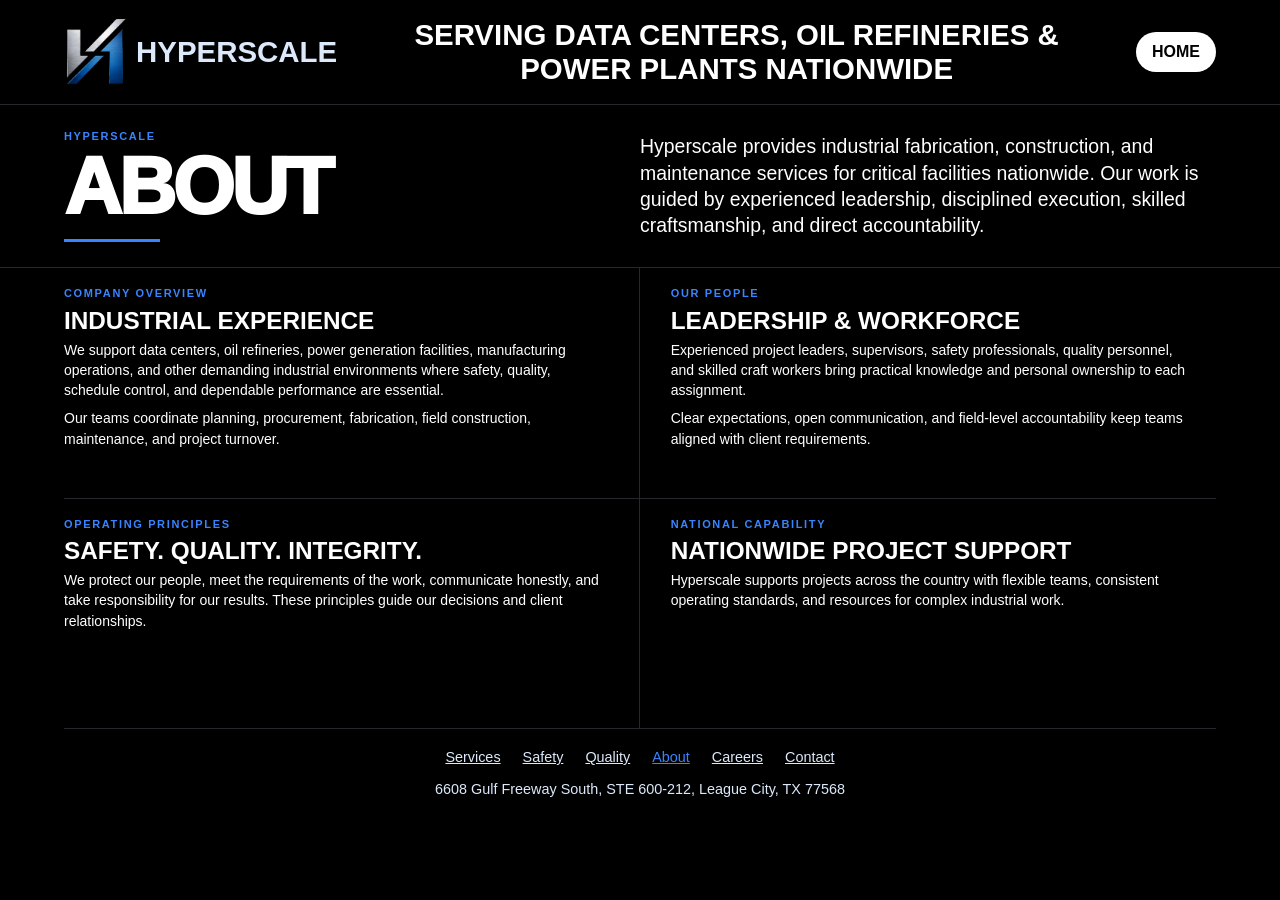
==== commit 242dcb8a: "Add files via upload" ====
--- a/index.html
+++ b/index.html
@@ -1,495 +1,30 @@
 <!doctype html>
-<html lang="en-US">
+<html lang="en">
 <head>
-	
-	<meta charset="UTF-8">
-	<meta name="viewport" content="width=device-width, initial-scale=1, maximum-scale=5, viewport-fit=cover">
-	<link rel="profile" href="https://gmpg.org/xfn/11">
-
-	<title>Hyperscale | Industrial Construction</title>
-<meta name='robots' content='max-image-preview:large' />
-
-
-
-
-<style id="wp-img-auto-sizes-contain-inline-css">
-img:is([sizes=auto i],[sizes^="auto," i]){contain-intrinsic-size:3000px 1500px}
-/*# sourceURL=wp-img-auto-sizes-contain-inline-css */
-</style>
-<link rel='stylesheet' id='blocksy-dynamic-global-css' href='./060b22d19474635e.css' media='all' />
-<style id="wp-block-library-inline-css">
-:root{--wp-block-synced-color:#7a00df;--wp-block-synced-color--rgb:122,0,223;--wp-bound-block-color:var(--wp-block-synced-color);--wp-editor-canvas-background:#ddd;--wp-admin-theme-color:#007cba;--wp-admin-theme-color--rgb:0,124,186;--wp-admin-theme-color-darker-10:#006ba1;--wp-admin-theme-color-darker-10--rgb:0,107,160.5;--wp-admin-theme-color-darker-20:#005a87;--wp-admin-theme-color-darker-20--rgb:0,90,135;--wp-admin-border-width-focus:2px}@media (min-resolution:192dpi){:root{--wp-admin-border-width-focus:1.5px}}.wp-element-button{cursor:pointer}:root .has-very-light-gray-background-color{background-color:#eee}:root .has-very-dark-gray-background-color{background-color:#313131}:root .has-very-light-gray-color{color:#eee}:root .has-very-dark-gray-color{color:#313131}:root .has-vivid-green-cyan-to-vivid-cyan-blue-gradient-background{background:linear-gradient(135deg,#00d084,#0693e3)}:root .has-purple-crush-gradient-background{background:linear-gradient(135deg,#34e2e4,#4721fb 50%,#ab1dfe)}:root .has-hazy-dawn-gradient-background{background:linear-gradient(135deg,#faaca8,#dad0ec)}:root .has-subdued-olive-gradient-background{background:linear-gradient(135deg,#fafae1,#67a671)}:root .has-atomic-cream-gradient-background{background:linear-gradient(135deg,#fdd79a,#004a59)}:root .has-nightshade-gradient-background{background:linear-gradient(135deg,#330968,#31cdcf)}:root .has-midnight-gradient-background{background:linear-gradient(135deg,#020381,#2874fc)}:root{--wp--preset--font-size--normal:16px;--wp--preset--font-size--huge:42px}.has-regular-font-size{font-size:1em}.has-larger-font-size{font-size:2.625em}.has-normal-font-size{font-size:var(--wp--preset--font-size--normal)}.has-huge-font-size{font-size:var(--wp--preset--font-size--huge)}:root .has-text-align-center{text-align:center}:root .has-text-align-left{text-align:left}:root .has-text-align-right{text-align:right}.has-fit-text{white-space:nowrap!important}#end-resizable-editor-section{display:none}.aligncenter{clear:both}.items-justified-left{justify-content:flex-start}.items-justified-center{justify-content:center}.items-justified-right{justify-content:flex-end}.items-justified-space-between{justify-content:space-between}.screen-reader-text{word-wrap:normal!important;border:0;clip-path:inset(50%);height:1px;margin:-1px;overflow:hidden;padding:0;position:absolute;width:1px;word-break:normal!important}.screen-reader-text:focus{background-color:#ddd;clip-path:none;color:#444;display:block;font-size:1em;height:auto;left:5px;line-height:normal;padding:15px 23px 14px;text-decoration:none;top:5px;width:auto;z-index:100000}html :where(.has-border-color){border-style:solid}html :where([style^=border-color],[style*=";border-color"],[style*="; border-color"]){border-style:solid}html :where([style^=border-top-color],[style*=";border-top-color"],[style*="; border-top-color"]){border-top-style:solid}html :where([style^=border-right-color],[style*=";border-right-color"],[style*="; border-right-color"]){border-right-style:solid}html :where([style^=border-bottom-color],[style*=";border-bottom-color"],[style*="; border-bottom-color"]){border-bottom-style:solid}html :where([style^=border-left-color],[style*=";border-left-color"],[style*="; border-left-color"]){border-left-style:solid}html :where([style^=border-width],[style*=";border-width"],[style*="; border-width"]){border-style:solid}html :where([style^=border-top-width],[style*=";border-top-width"],[style*="; border-top-width"]){border-top-style:solid}html :where([style^=border-right-width],[style*=";border-right-width"],[style*="; border-right-width"]){border-right-style:solid}html :where([style^=border-bottom-width],[style*=";border-bottom-width"],[style*="; border-bottom-width"]){border-bottom-style:solid}html :where([style^=border-left-width],[style*=";border-left-width"],[style*="; border-left-width"]){border-left-style:solid}html :where(img[class*=wp-image-]){height:auto;max-width:100%}:where(figure){margin:0 0 1em}html :where(.is-position-sticky){--wp-admin--admin-bar--position-offset:var(--wp-admin--admin-bar--height,0px)}@media screen and (max-width:600px){html :where(.is-position-sticky){--wp-admin--admin-bar--position-offset:0px}}
-
-/*# sourceURL=/wp-includes/css/dist/block-library/common.min.css */
-</style>
-<style id="wp-block-button-inline-css">
-.wp-block-button__link{align-content:center;box-sizing:border-box;cursor:pointer;display:inline-block;height:100%;text-align:center;word-break:break-word}.wp-block-button__link.aligncenter{text-align:center}.wp-block-button__link.alignright{text-align:right}:where(.wp-block-button__link){border-radius:9999px;box-shadow:none;padding:calc(.667em + 2px) calc(1.333em + 2px);text-decoration:none}.wp-block-button[style*=text-decoration] .wp-block-button__link{text-decoration:inherit}.wp-block-buttons>.wp-block-button.has-custom-width{max-width:none}.wp-block-buttons>.wp-block-button.has-custom-width .wp-block-button__link{width:100%}.wp-block-buttons>.wp-block-button.has-custom-font-size .wp-block-button__link{font-size:inherit}.wp-block-buttons>.wp-block-button[class*=wp-block-button__width]{width:calc(var(--wp--block-button--width)*1% - var(--wp--style--block-gap, .5em)*(1 - var(--wp--block-button--width)/100))}.wp-block-buttons>.wp-block-button.wp-block-button__width-25{width:calc(25% - var(--wp--style--block-gap, .5em)*.75)}.wp-block-buttons>.wp-block-button.wp-block-button__width-50{width:calc(50% - var(--wp--style--block-gap, .5em)*.5)}.wp-block-buttons>.wp-block-button.wp-block-button__width-75{width:calc(75% - var(--wp--style--block-gap, .5em)*.25)}.wp-block-buttons>.wp-block-button.wp-block-button__width-100{flex-basis:100%;width:100%}.wp-block-buttons.is-vertical>.wp-block-button[class*=wp-block-button__width]{width:calc(var(--wp--block-button--width)*1%)}.wp-block-buttons.is-vertical>.wp-block-button.wp-block-button__width-25{width:25%}.wp-block-buttons.is-vertical>.wp-block-button.wp-block-button__width-50{width:50%}.wp-block-buttons.is-vertical>.wp-block-button.wp-block-button__width-75{width:75%}.wp-block-button.is-style-squared,.wp-block-button__link.wp-block-button.is-style-squared{border-radius:0}.wp-block-button.no-border-radius,.wp-block-button__link.no-border-radius{border-radius:0!important}:root :where(.wp-block-button .wp-block-button__link.is-style-outline),:root :where(.wp-block-button.is-style-outline>.wp-block-button__link){border:2px solid;padding:.667em 1.333em}:root :where(.wp-block-button .wp-block-button__link.is-style-outline:not(.has-text-color)),:root :where(.wp-block-button.is-style-outline>.wp-block-button__link:not(.has-text-color)){color:currentColor}:root :where(.wp-block-button .wp-block-button__link.is-style-outline:not(.has-background)),:root :where(.wp-block-button.is-style-outline>.wp-block-button__link:not(.has-background)){background-color:transparent;background-image:none}
-/*# sourceURL=./4bd079cb4cab71bf.css */
-</style>
-<style id="wp-block-cover-inline-css">
-.wp-block-cover,.wp-block-cover-image{align-items:center;background-position:50%;box-sizing:border-box;display:flex;justify-content:center;min-height:430px;overflow:hidden;overflow:clip;padding:1em;position:relative}.wp-block-cover .has-background-dim:not([class*=-background-color]),.wp-block-cover-image .has-background-dim:not([class*=-background-color]),.wp-block-cover-image.has-background-dim:not([class*=-background-color]),.wp-block-cover.has-background-dim:not([class*=-background-color]){background-color:#000}.wp-block-cover .has-background-dim.has-background-gradient,.wp-block-cover-image .has-background-dim.has-background-gradient{background-color:transparent}.wp-block-cover-image.has-background-dim:before,.wp-block-cover.has-background-dim:before{background-color:inherit;content:""}.wp-block-cover .wp-block-cover__background,.wp-block-cover .wp-block-cover__gradient-background,.wp-block-cover-image .wp-block-cover__background,.wp-block-cover-image .wp-block-cover__gradient-background,.wp-block-cover-image.has-background-dim:not(.has-background-gradient):before,.wp-block-cover.has-background-dim:not(.has-background-gradient):before{bottom:0;left:0;opacity:.5;position:absolute;right:0;top:0}.wp-block-cover-image.has-background-dim.has-background-dim-10 .wp-block-cover__background,.wp-block-cover-image.has-background-dim.has-background-dim-10 .wp-block-cover__gradient-background,.wp-block-cover-image.has-background-dim.has-background-dim-10:not(.has-background-gradient):before,.wp-block-cover.has-background-dim.has-background-dim-10 .wp-block-cover__background,.wp-block-cover.has-background-dim.has-background-dim-10 .wp-block-cover__gradient-background,.wp-block-cover.has-background-dim.has-background-dim-10:not(.has-background-gradient):before{opacity:.1}.wp-block-cover-image.has-background-dim.has-background-dim-20 .wp-block-cover__background,.wp-block-cover-image.has-background-dim.has-background-dim-20 .wp-block-cover__gradient-background,.wp-block-cover-image.has-background-dim.has-background-dim-20:not(.has-background-gradient):before,.wp-block-cover.has-background-dim.has-background-dim-20 .wp-block-cover__background,.wp-block-cover.has-background-dim.has-background-dim-20 .wp-block-cover__gradient-background,.wp-block-cover.has-background-dim.has-background-dim-20:not(.has-background-gradient):before{opacity:.2}.wp-block-cover-image.has-background-dim.has-background-dim-30 .wp-block-cover__background,.wp-block-cover-image.has-background-dim.has-background-dim-30 .wp-block-cover__gradient-background,.wp-block-cover-image.has-background-dim.has-background-dim-30:not(.has-background-gradient):before,.wp-block-cover.has-background-dim.has-background-dim-30 .wp-block-cover__background,.wp-block-cover.has-background-dim.has-background-dim-30 .wp-block-cover__gradient-background,.wp-block-cover.has-background-dim.has-background-dim-30:not(.has-background-gradient):before{opacity:.3}.wp-block-cover-image.has-background-dim.has-background-dim-40 .wp-block-cover__background,.wp-block-cover-image.has-background-dim.has-background-dim-40 .wp-block-cover__gradient-background,.wp-block-cover-image.has-background-dim.has-background-dim-40:not(.has-background-gradient):before,.wp-block-cover.has-background-dim.has-background-dim-40 .wp-block-cover__background,.wp-block-cover.has-background-dim.has-background-dim-40 .wp-block-cover__gradient-background,.wp-block-cover.has-background-dim.has-background-dim-40:not(.has-background-gradient):before{opacity:.4}.wp-block-cover-image.has-background-dim.has-background-dim-50 .wp-block-cover__background,.wp-block-cover-image.has-background-dim.has-background-dim-50 .wp-block-cover__gradient-background,.wp-block-cover-image.has-background-dim.has-background-dim-50:not(.has-background-gradient):before,.wp-block-cover.has-background-dim.has-background-dim-50 .wp-block-cover__background,.wp-block-cover.has-background-dim.has-background-dim-50 .wp-block-cover__gradient-background,.wp-block-cover.has-background-dim.has-background-dim-50:not(.has-background-gradient):before{opacity:.5}.wp-block-cover-image.has-background-dim.has-background-dim-60 .wp-block-cover__background,.wp-block-cover-image.has-background-dim.has-background-dim-60 .wp-block-cover__gradient-background,.wp-block-cover-image.has-background-dim.has-background-dim-60:not(.has-background-gradient):before,.wp-block-cover.has-background-dim.has-background-dim-60 .wp-block-cover__background,.wp-block-cover.has-background-dim.has-background-dim-60 .wp-block-cover__gradient-background,.wp-block-cover.has-background-dim.has-background-dim-60:not(.has-background-gradient):before{opacity:.6}.wp-block-cover-image.has-background-dim.has-background-dim-70 .wp-block-cover__background,.wp-block-cover-image.has-background-dim.has-background-dim-70 .wp-block-cover__gradient-background,.wp-block-cover-image.has-background-dim.has-background-dim-70:not(.has-background-gradient):before,.wp-block-cover.has-background-dim.has-background-dim-70 .wp-block-cover__background,.wp-block-cover.has-background-dim.has-background-dim-70 .wp-block-cover__gradient-background,.wp-block-cover.has-background-dim.has-background-dim-70:not(.has-background-gradient):before{opacity:.7}.wp-block-cover-image.has-background-dim.has-background-dim-80 .wp-block-cover__background,.wp-block-cover-image.has-background-dim.has-background-dim-80 .wp-block-cover__gradient-background,.wp-block-cover-image.has-background-dim.has-background-dim-80:not(.has-background-gradient):before,.wp-block-cover.has-background-dim.has-background-dim-80 .wp-block-cover__background,.wp-block-cover.has-background-dim.has-background-dim-80 .wp-block-cover__gradient-background,.wp-block-cover.has-background-dim.has-background-dim-80:not(.has-background-gradient):before{opacity:.8}.wp-block-cover-image.has-background-dim.has-background-dim-90 .wp-block-cover__background,.wp-block-cover-image.has-background-dim.has-background-dim-90 .wp-block-cover__gradient-background,.wp-block-cover-image.has-background-dim.has-background-dim-90:not(.has-background-gradient):before,.wp-block-cover.has-background-dim.has-background-dim-90 .wp-block-cover__background,.wp-block-cover.has-background-dim.has-background-dim-90 .wp-block-cover__gradient-background,.wp-block-cover.has-background-dim.has-background-dim-90:not(.has-background-gradient):before{opacity:.9}.wp-block-cover-image.has-background-dim.has-background-dim-100 .wp-block-cover__background,.wp-block-cover-image.has-background-dim.has-background-dim-100 .wp-block-cover__gradient-background,.wp-block-cover-image.has-background-dim.has-background-dim-100:not(.has-background-gradient):before,.wp-block-cover.has-background-dim.has-background-dim-100 .wp-block-cover__background,.wp-block-cover.has-background-dim.has-background-dim-100 .wp-block-cover__gradient-background,.wp-block-cover.has-background-dim.has-background-dim-100:not(.has-background-gradient):before{opacity:1}.wp-block-cover .wp-block-cover__background.has-background-dim.has-background-dim-0,.wp-block-cover .wp-block-cover__gradient-background.has-background-dim.has-background-dim-0,.wp-block-cover-image .wp-block-cover__background.has-background-dim.has-background-dim-0,.wp-block-cover-image .wp-block-cover__gradient-background.has-background-dim.has-background-dim-0{opacity:0}.wp-block-cover .wp-block-cover__background.has-background-dim.has-background-dim-10,.wp-block-cover .wp-block-cover__gradient-background.has-background-dim.has-background-dim-10,.wp-block-cover-image .wp-block-cover__background.has-background-dim.has-background-dim-10,.wp-block-cover-image .wp-block-cover__gradient-background.has-background-dim.has-background-dim-10{opacity:.1}.wp-block-cover .wp-block-cover__background.has-background-dim.has-background-dim-20,.wp-block-cover .wp-block-cover__gradient-background.has-background-dim.has-background-dim-20,.wp-block-cover-image .wp-block-cover__background.has-background-dim.has-background-dim-20,.wp-block-cover-image .wp-block-cover__gradient-background.has-background-dim.has-background-dim-20{opacity:.2}.wp-block-cover .wp-block-cover__background.has-background-dim.has-background-dim-30,.wp-block-cover .wp-block-cover__gradient-background.has-background-dim.has-background-dim-30,.wp-block-cover-image .wp-block-cover__background.has-background-dim.has-background-dim-30,.wp-block-cover-image .wp-block-cover__gradient-background.has-background-dim.has-background-dim-30{opacity:.3}.wp-block-cover .wp-block-cover__background.has-background-dim.has-background-dim-40,.wp-block-cover .wp-block-cover__gradient-background.has-background-dim.has-background-dim-40,.wp-block-cover-image .wp-block-cover__background.has-background-dim.has-background-dim-40,.wp-block-cover-image .wp-block-cover__gradient-background.has-background-dim.has-background-dim-40{opacity:.4}.wp-block-cover .wp-block-cover__background.has-background-dim.has-background-dim-50,.wp-block-cover .wp-block-cover__gradient-background.has-background-dim.has-background-dim-50,.wp-block-cover-image .wp-block-cover__background.has-background-dim.has-background-dim-50,.wp-block-cover-image .wp-block-cover__gradient-background.has-background-dim.has-background-dim-50{opacity:.5}.wp-block-cover .wp-block-cover__background.has-background-dim.has-background-dim-60,.wp-block-cover .wp-block-cover__gradient-background.has-background-dim.has-background-dim-60,.wp-block-cover-image .wp-block-cover__background.has-background-dim.has-background-dim-60,.wp-block-cover-image .wp-block-cover__gradient-background.has-background-dim.has-background-dim-60{opacity:.6}.wp-block-cover .wp-block-cover__background.has-background-dim.has-background-dim-70,.wp-block-cover .wp-block-cover__gradient-background.has-background-dim.has-background-dim-70,.wp-block-cover-image .wp-block-cover__background.has-background-dim.has-background-dim-70,.wp-block-cover-image .wp-block-cover__gradient-background.has-background-dim.has-background-dim-70{opacity:.7}.wp-block-cover .wp-block-cover__background.has-background-dim.has-background-dim-80,.wp-block-cover .wp-block-cover__gradient-background.has-background-dim.has-background-dim-80,.wp-block-cover-image .wp-block-cover__background.has-background-dim.has-background-dim-80,.wp-block-cover-image .wp-block-cover__gradient-background.has-background-dim.has-background-dim-80{opacity:.8}.wp-block-cover .wp-block-cover__background.has-background-dim.has-background-dim-90,.wp-block-cover .wp-block-cover__gradient-background.has-background-dim.has-background-dim-90,.wp-block-cover-image .wp-block-cover__background.has-background-dim.has-background-dim-90,.wp-block-cover-image .wp-block-cover__gradient-background.has-background-dim.has-background-dim-90{opacity:.9}.wp-block-cover .wp-block-cover__background.has-background-dim.has-background-dim-100,.wp-block-cover .wp-block-cover__gradient-background.has-background-dim.has-background-dim-100,.wp-block-cover-image .wp-block-cover__background.has-background-dim.has-background-dim-100,.wp-block-cover-image .wp-block-cover__gradient-background.has-background-dim.has-background-dim-100{opacity:1}.wp-block-cover-image.alignleft,.wp-block-cover-image.alignright,.wp-block-cover.alignleft,.wp-block-cover.alignright{max-width:420px;width:100%}.wp-block-cover-image.aligncenter,.wp-block-cover-image.alignleft,.wp-block-cover-image.alignright,.wp-block-cover.aligncenter,.wp-block-cover.alignleft,.wp-block-cover.alignright{display:flex}.wp-block-cover .wp-block-cover__inner-container,.wp-block-cover-image .wp-block-cover__inner-container{color:inherit;position:relative;width:100%}.wp-block-cover-image.is-position-top-left,.wp-block-cover.is-position-top-left{align-items:flex-start;justify-content:flex-start}.wp-block-cover-image.is-position-top-center,.wp-block-cover.is-position-top-center{align-items:flex-start;justify-content:center}.wp-block-cover-image.is-position-top-right,.wp-block-cover.is-position-top-right{align-items:flex-start;justify-content:flex-end}.wp-block-cover-image.is-position-center-left,.wp-block-cover.is-position-center-left{align-items:center;justify-content:flex-start}.wp-block-cover-image.is-position-center-center,.wp-block-cover.is-position-center-center{align-items:center;justify-content:center}.wp-block-cover-image.is-position-center-right,.wp-block-cover.is-position-center-right{align-items:center;justify-content:flex-end}.wp-block-cover-image.is-position-bottom-left,.wp-block-cover.is-position-bottom-left{align-items:flex-end;justify-content:flex-start}.wp-block-cover-image.is-position-bottom-center,.wp-block-cover.is-position-bottom-center{align-items:flex-end;justify-content:center}.wp-block-cover-image.is-position-bottom-right,.wp-block-cover.is-position-bottom-right{align-items:flex-end;justify-content:flex-end}.wp-block-cover-image.has-custom-content-position.has-custom-content-position .wp-block-cover__inner-container,.wp-block-cover.has-custom-content-position.has-custom-content-position .wp-block-cover__inner-container{margin:0}.wp-block-cover-image.has-custom-content-position.has-custom-content-position.is-position-bottom-left .wp-block-cover__inner-container,.wp-block-cover-image.has-custom-content-position.has-custom-content-position.is-position-bottom-right .wp-block-cover__inner-container,.wp-block-cover-image.has-custom-content-position.has-custom-content-position.is-position-center-left .wp-block-cover__inner-container,.wp-block-cover-image.has-custom-content-position.has-custom-content-position.is-position-center-right .wp-block-cover__inner-container,.wp-block-cover-image.has-custom-content-position.has-custom-content-position.is-position-top-left .wp-block-cover__inner-container,.wp-block-cover-image.has-custom-content-position.has-custom-content-position.is-position-top-right .wp-block-cover__inner-container,.wp-block-cover.has-custom-content-position.has-custom-content-position.is-position-bottom-left .wp-block-cover__inner-container,.wp-block-cover.has-custom-content-position.has-custom-content-position.is-position-bottom-right .wp-block-cover__inner-container,.wp-block-cover.has-custom-content-position.has-custom-content-position.is-position-center-left .wp-block-cover__inner-container,.wp-block-cover.has-custom-content-position.has-custom-content-position.is-position-center-right .wp-block-cover__inner-container,.wp-block-cover.has-custom-content-position.has-custom-content-position.is-position-top-left .wp-block-cover__inner-container,.wp-block-cover.has-custom-content-position.has-custom-content-position.is-position-top-right .wp-block-cover__inner-container{margin:0;width:auto}.wp-block-cover .wp-block-cover__image-background,.wp-block-cover video.wp-block-cover__video-background,.wp-block-cover-image .wp-block-cover__image-background,.wp-block-cover-image video.wp-block-cover__video-background{border:none;bottom:0;box-shadow:none;height:100%;left:0;margin:0;max-height:none;max-width:none;-o-object-fit:cover;object-fit:cover;outline:none;padding:0;position:absolute;right:0;top:0;width:100%}.wp-block-cover .wp-block-cover__embed-background,.wp-block-cover-image .wp-block-cover__embed-background{border:none;bottom:0;box-shadow:none;height:100%;left:0;margin:0;max-height:none;max-width:none;outline:none;padding:0;pointer-events:none;position:absolute;right:0;top:0;width:100%}.wp-block-cover .wp-block-cover__embed-background .wp-block-embed__wrapper,.wp-block-cover-image .wp-block-cover__embed-background .wp-block-embed__wrapper{bottom:0;height:100%;left:0;margin:0;padding:0;position:absolute;right:0;top:0;width:100%}.wp-block-cover .wp-block-cover__embed-background .wp-block-embed__wrapper iframe,.wp-block-cover .wp-block-cover__embed-background iframe,.wp-block-cover-image .wp-block-cover__embed-background .wp-block-embed__wrapper iframe,.wp-block-cover-image .wp-block-cover__embed-background iframe{height:100vh;left:50%;min-height:100%;min-width:100%;pointer-events:none;position:absolute;top:50%;transform:translate(-50%,-50%);width:100vw}.wp-block-cover-image.has-parallax,.wp-block-cover.has-parallax,.wp-block-cover__image-background.has-parallax,video.wp-block-cover__video-background.has-parallax{background-attachment:fixed;background-repeat:no-repeat;background-size:cover}@supports (-webkit-touch-callout:inherit){.wp-block-cover-image.has-parallax,.wp-block-cover.has-parallax,.wp-block-cover__image-background.has-parallax,video.wp-block-cover__video-background.has-parallax{background-attachment:scroll}}@media (prefers-reduced-motion:reduce){.wp-block-cover-image.has-parallax,.wp-block-cover.has-parallax,.wp-block-cover__image-background.has-parallax,video.wp-block-cover__video-background.has-parallax{background-attachment:scroll}}.wp-block-cover-image.is-repeated,.wp-block-cover.is-repeated,.wp-block-cover__image-background.is-repeated,video.wp-block-cover__video-background.is-repeated{background-repeat:repeat;background-size:auto}.wp-block-cover-image-text,.wp-block-cover-image-text a,.wp-block-cover-image-text a:active,.wp-block-cover-image-text a:focus,.wp-block-cover-image-text a:hover,.wp-block-cover-text,.wp-block-cover-text a,.wp-block-cover-text a:active,.wp-block-cover-text a:focus,.wp-block-cover-text a:hover,section.wp-block-cover-image h2,section.wp-block-cover-image h2 a,section.wp-block-cover-image h2 a:active,section.wp-block-cover-image h2 a:focus,section.wp-block-cover-image h2 a:hover{color:#fff}.wp-block-cover-image .wp-block-cover.has-left-content{justify-content:flex-start}.wp-block-cover-image .wp-block-cover.has-right-content{justify-content:flex-end}.wp-block-cover-image.has-left-content .wp-block-cover-image-text,.wp-block-cover.has-left-content .wp-block-cover-text,section.wp-block-cover-image.has-left-content>h2{margin-left:0;text-align:left}.wp-block-cover-image.has-right-content .wp-block-cover-image-text,.wp-block-cover.has-right-content .wp-block-cover-text,section.wp-block-cover-image.has-right-content>h2{margin-right:0;text-align:right}.wp-block-cover .wp-block-cover-text,.wp-block-cover-image .wp-block-cover-image-text,section.wp-block-cover-image>h2{font-size:2em;line-height:1.25;margin-bottom:0;max-width:840px;padding:.44em;text-align:center;z-index:1}:where(.wp-block-cover-image:not(.has-text-color)),:where(.wp-block-cover:not(.has-text-color)){color:#fff}:where(.wp-block-cover-image.is-light:not(.has-text-color)),:where(.wp-block-cover.is-light:not(.has-text-color)){color:#000}:root :where(.wp-block-cover h1:not(.has-text-color)),:root :where(.wp-block-cover h2:not(.has-text-color)),:root :where(.wp-block-cover h3:not(.has-text-color)),:root :where(.wp-block-cover h4:not(.has-text-color)),:root :where(.wp-block-cover h5:not(.has-text-color)),:root :where(.wp-block-cover h6:not(.has-text-color)),:root :where(.wp-block-cover p:not(.has-text-color)){color:inherit}body:not(.editor-styles-wrapper) .wp-block-cover:not(.wp-block-cover:has(.wp-block-cover__background+.wp-block-cover__inner-container)) .wp-block-cover__video-background{z-index:0}body:not(.editor-styles-wrapper) .wp-block-cover:not(.wp-block-cover:has(.wp-block-cover__background+.wp-block-cover__inner-container)) .wp-block-cover__embed-background{z-index:0}body:not(.editor-styles-wrapper) .wp-block-cover:not(.wp-block-cover:has(.wp-block-cover__background+.wp-block-cover__inner-container)) .wp-block-cover__image-background{z-index:0}body:not(.editor-styles-wrapper) .wp-block-cover:not(.wp-block-cover:has(.wp-block-cover__background+.wp-block-cover__inner-container)) .wp-block-cover__background,body:not(.editor-styles-wrapper) .wp-block-cover:not(.wp-block-cover:has(.wp-block-cover__background+.wp-block-cover__inner-container)) .wp-block-cover__gradient-background,body:not(.editor-styles-wrapper) .wp-block-cover:not(.wp-block-cover:has(.wp-block-cover__background+.wp-block-cover__inner-container)).has-background-dim:not(.has-background-gradient):before{z-index:1}body:not(.editor-styles-wrapper) .wp-block-cover:not(.wp-block-cover:has(.wp-block-cover__background+.wp-block-cover__inner-container)) .wp-block-cover__inner-container{z-index:1}.has-modal-open body:not(.editor-styles-wrapper) .wp-block-cover:not(.wp-block-cover:has(.wp-block-cover__background+.wp-block-cover__inner-container)) .wp-block-cover__inner-container{z-index:auto}
-/*# sourceURL=./4ca4fcabadfb91bd.css */
-</style>
-<style id="wp-block-heading-inline-css">
-h1:where(.wp-block-heading).has-background,h2:where(.wp-block-heading).has-background,h3:where(.wp-block-heading).has-background,h4:where(.wp-block-heading).has-background,h5:where(.wp-block-heading).has-background,h6:where(.wp-block-heading).has-background{padding:1.25em 2.375em}h1.has-text-align-left[style*=writing-mode]:where([style*=vertical-lr]),h1.has-text-align-right[style*=writing-mode]:where([style*=vertical-rl]),h2.has-text-align-left[style*=writing-mode]:where([style*=vertical-lr]),h2.has-text-align-right[style*=writing-mode]:where([style*=vertical-rl]),h3.has-text-align-left[style*=writing-mode]:where([style*=vertical-lr]),h3.has-text-align-right[style*=writing-mode]:where([style*=vertical-rl]),h4.has-text-align-left[style*=writing-mode]:where([style*=vertical-lr]),h4.has-text-align-right[style*=writing-mode]:where([style*=vertical-rl]),h5.has-text-align-left[style*=writing-mode]:where([style*=vertical-lr]),h5.has-text-align-right[style*=writing-mode]:where([style*=vertical-rl]),h6.has-text-align-left[style*=writing-mode]:where([style*=vertical-lr]),h6.has-text-align-right[style*=writing-mode]:where([style*=vertical-rl]){rotate:180deg}
-/*# sourceURL=./4acd80c7b76bd120.css */
-</style>
-<style id="wp-block-image-inline-css">
-.wp-block-image>a,.wp-block-image>figure>a{display:inline-block}.wp-block-image img{box-sizing:border-box;height:auto;max-width:100%;vertical-align:bottom}@media not (prefers-reduced-motion){.wp-block-image img.hide{visibility:hidden}.wp-block-image img.show{animation:show-content-image .4s}}.wp-block-image[style*=border-radius] img,.wp-block-image[style*=border-radius]>a{border-radius:inherit}.wp-block-image.has-custom-border img{box-sizing:border-box}.wp-block-image.aligncenter{text-align:center}.wp-block-image.alignfull>a,.wp-block-image.alignwide>a{width:100%}.wp-block-image.alignfull img,.wp-block-image.alignwide img{height:auto;width:100%}.wp-block-image .aligncenter,.wp-block-image .alignleft,.wp-block-image .alignright,.wp-block-image.aligncenter,.wp-block-image.alignleft,.wp-block-image.alignright{display:table}.wp-block-image .aligncenter>figcaption,.wp-block-image .alignleft>figcaption,.wp-block-image .alignright>figcaption,.wp-block-image.aligncenter>figcaption,.wp-block-image.alignleft>figcaption,.wp-block-image.alignright>figcaption{caption-side:bottom;display:table-caption}.wp-block-image .alignleft{float:left;margin:.5em 1em .5em 0}.wp-block-image .alignright{float:right;margin:.5em 0 .5em 1em}.wp-block-image .aligncenter{margin-left:auto;margin-right:auto}.wp-block-image :where(figcaption){margin-bottom:1em;margin-top:.5em}.wp-block-image.is-style-circle-mask img{border-radius:9999px}@supports ((-webkit-mask-image:none) or (mask-image:none)) or (-webkit-mask-image:none){.wp-block-image.is-style-circle-mask img{border-radius:0;-webkit-mask-image:url('data:image/svg+xml;utf8,<svg viewBox="0 0 100 100" xmlns="http://www.w3.org/2000/svg"><circle cx="50" cy="50" r="50"/></svg>');mask-image:url('data:image/svg+xml;utf8,<svg viewBox="0 0 100 100" xmlns="http://www.w3.org/2000/svg"><circle cx="50" cy="50" r="50"/></svg>');mask-mode:alpha;-webkit-mask-position:center;mask-position:center;-webkit-mask-repeat:no-repeat;mask-repeat:no-repeat;-webkit-mask-size:contain;mask-size:contain}}:root :where(.wp-block-image.is-style-rounded img,.wp-block-image .is-style-rounded img){border-radius:9999px}.wp-block-image figure{margin:0}.wp-lightbox-container{display:flex;flex-direction:column;position:relative}.wp-lightbox-container img{cursor:zoom-in}.wp-lightbox-container img:hover+button{opacity:1}.wp-lightbox-container button{align-items:center;backdrop-filter:blur(16px) saturate(180%);background-color:rgba(90,90,90,.25);border:none;border-radius:4px;cursor:zoom-in;display:flex;height:20px;justify-content:center;opacity:0;padding:0;position:absolute;right:16px;text-align:center;top:16px;width:20px;z-index:100}@media not (prefers-reduced-motion){.wp-lightbox-container button{transition:opacity .2s ease}}.wp-lightbox-container button:focus-visible{outline:3px auto rgba(90,90,90,.25);outline:3px auto -webkit-focus-ring-color;outline-offset:3px}.wp-lightbox-container button:hover{cursor:pointer;opacity:1}.wp-lightbox-container button:focus{opacity:1}.wp-lightbox-container button:focus,.wp-lightbox-container button:hover,.wp-lightbox-container button:not(:hover):not(:active):not(.has-background){background-color:rgba(90,90,90,.25);border:none}.wp-lightbox-overlay{box-sizing:border-box;cursor:zoom-out;height:100vh;left:0;overflow:hidden;position:fixed;top:0;visibility:hidden;width:100%;z-index:100000}.wp-lightbox-overlay .wp-lightbox-close-button{align-items:center;cursor:pointer;display:flex;font-family:inherit;gap:8px;justify-content:center;line-height:1;min-height:40px;min-width:40px;padding:0 4px;position:absolute;right:calc(env(safe-area-inset-right) + 16px);top:calc(env(safe-area-inset-top) + 16px);z-index:5000000}.wp-lightbox-overlay .wp-lightbox-close-button:focus,.wp-lightbox-overlay .wp-lightbox-close-button:hover,.wp-lightbox-overlay .wp-lightbox-close-button:not(:hover):not(:active):not(.has-background){background:none;border:none}.wp-lightbox-overlay .wp-lightbox-close-button:has(.wp-lightbox-close-text:not([hidden])) .wp-lightbox-close-icon svg{height:1em;width:1em}.wp-lightbox-overlay .wp-lightbox-close-icon svg{display:block}.wp-lightbox-overlay .wp-lightbox-navigation-button-next,.wp-lightbox-overlay .wp-lightbox-navigation-button-prev{align-items:center;bottom:16px;cursor:pointer;display:flex;font-family:inherit;gap:4px;justify-content:center;line-height:1;min-height:40px;min-width:40px;padding:0 8px;position:absolute;z-index:2000002}.wp-lightbox-overlay .wp-lightbox-navigation-button-next[hidden],.wp-lightbox-overlay .wp-lightbox-navigation-button-prev[hidden]{display:none}@media (min-width:960px){.wp-lightbox-overlay .wp-lightbox-navigation-button-next,.wp-lightbox-overlay .wp-lightbox-navigation-button-prev{bottom:50%;transform:translateY(-50%)}}.wp-lightbox-overlay .wp-lightbox-navigation-button-next:focus,.wp-lightbox-overlay .wp-lightbox-navigation-button-next:hover,.wp-lightbox-overlay .wp-lightbox-navigation-button-next:not(:hover):not(:active):not(.has-background),.wp-lightbox-overlay .wp-lightbox-navigation-button-prev:focus,.wp-lightbox-overlay .wp-lightbox-navigation-button-prev:hover,.wp-lightbox-overlay .wp-lightbox-navigation-button-prev:not(:hover):not(:active):not(.has-background){background:none;border:none;padding:0 8px}.wp-lightbox-overlay .wp-lightbox-navigation-button-next:has(.wp-lightbox-navigation-text:not([hidden])) .wp-lightbox-navigation-icon svg,.wp-lightbox-overlay .wp-lightbox-navigation-button-prev:has(.wp-lightbox-navigation-text:not([hidden])) .wp-lightbox-navigation-icon svg{display:block;height:1.5em;width:1.5em}.wp-lightbox-overlay .wp-lightbox-navigation-button-prev{left:calc(env(safe-area-inset-left) + 16px)}.wp-lightbox-overlay .wp-lightbox-navigation-button-next{right:calc(env(safe-area-inset-right) + 16px)}.wp-lightbox-overlay .wp-lightbox-navigation-icon svg{vertical-align:middle}.wp-lightbox-overlay .lightbox-image-container{height:var(--wp--lightbox-container-height);left:50%;overflow:hidden;position:absolute;top:50%;transform:translate(-50%,-50%);transform-origin:top left;width:var(--wp--lightbox-container-width);z-index:2000001}.wp-lightbox-overlay .wp-block-image{align-items:center;box-sizing:border-box;display:flex;height:100%;justify-content:center;margin:0;position:relative;transform-origin:0 0;width:100%;z-index:3000000}.wp-lightbox-overlay .wp-block-image img{height:var(--wp--lightbox-image-height);min-height:var(--wp--lightbox-image-height);min-width:var(--wp--lightbox-image-width);width:var(--wp--lightbox-image-width)}.wp-lightbox-overlay .wp-block-image figcaption{display:none}.wp-lightbox-overlay button{background:none;border:none}.wp-lightbox-overlay .scrim{background-color:#fff;height:100%;opacity:.9;position:absolute;width:100%;z-index:2000000}.wp-lightbox-overlay.active{visibility:visible}@media not (prefers-reduced-motion){.wp-lightbox-overlay.active{animation:turn-on-visibility .25s both}.wp-lightbox-overlay.active img{animation:turn-on-visibility .35s both}.wp-lightbox-overlay.show-closing-animation:not(.active){animation:turn-off-visibility .35s both}.wp-lightbox-overlay.show-closing-animation:not(.active) img{animation:turn-off-visibility .25s both}.wp-lightbox-overlay.zoom.active{animation:none;opacity:1;visibility:visible}.wp-lightbox-overlay.zoom.active .lightbox-image-container{animation:lightbox-zoom-in .4s}.wp-lightbox-overlay.zoom.active .lightbox-image-container img{animation:none}.wp-lightbox-overlay.zoom.active .scrim{animation:turn-on-visibility .4s forwards}.wp-lightbox-overlay.zoom.show-closing-animation:not(.active){animation:none}.wp-lightbox-overlay.zoom.show-closing-animation:not(.active) .lightbox-image-container{animation:lightbox-zoom-out .4s}.wp-lightbox-overlay.zoom.show-closing-animation:not(.active) .lightbox-image-container img{animation:none}.wp-lightbox-overlay.zoom.show-closing-animation:not(.active) .scrim{animation:turn-off-visibility .4s forwards}}@keyframes show-content-image{0%{visibility:hidden}99%{visibility:hidden}to{visibility:visible}}@keyframes turn-on-visibility{0%{opacity:0}to{opacity:1}}@keyframes turn-off-visibility{0%{opacity:1;visibility:visible}99%{opacity:0;visibility:visible}to{opacity:0;visibility:hidden}}@keyframes lightbox-zoom-in{0%{transform:translate(calc((-100vw + var(--wp--lightbox-scrollbar-width))/2 + var(--wp--lightbox-initial-left-position)),calc(-50vh + var(--wp--lightbox-initial-top-position))) scale(var(--wp--lightbox-scale))}to{transform:translate(-50%,-50%) scale(1)}}@keyframes lightbox-zoom-out{0%{transform:translate(-50%,-50%) scale(1);visibility:visible}99%{visibility:visible}to{transform:translate(calc((-100vw + var(--wp--lightbox-scrollbar-width))/2 + var(--wp--lightbox-initial-left-position)),calc(-50vh + var(--wp--lightbox-initial-top-position))) scale(var(--wp--lightbox-scale));visibility:hidden}}
-/*# sourceURL=./fca3b555fc1fa7e1.css */
-</style>
-<link rel='stylesheet' id='wp-block-navigation-css' href='./de9eb48313df4e98.css' media='all' />
-<style id="wp-block-paragraph-inline-css">
-.is-small-text{font-size:.875em}.is-regular-text{font-size:1em}.is-large-text{font-size:2.25em}.is-larger-text{font-size:3em}.has-drop-cap:not(:focus):first-letter{float:left;font-size:8.4em;font-style:normal;font-weight:100;line-height:.68;margin:.05em .1em 0 0;text-transform:uppercase}body.rtl .has-drop-cap:not(:focus):first-letter{float:none;margin-left:.1em}p.has-drop-cap.has-background{overflow:hidden}:root :where(p.has-background){padding:1.25em 2.375em}:where(p.has-text-color:not(.has-link-color)) a{color:inherit}p.has-text-align-left[style*="writing-mode:vertical-lr"],p.has-text-align-right[style*="writing-mode:vertical-rl"]{rotate:180deg}
-/*# sourceURL=./a43380d966bb9f83.css */
-</style>
-<style id="wp-block-buttons-inline-css">
-.wp-block-buttons{box-sizing:border-box}.wp-block-buttons.is-vertical{flex-direction:column}.wp-block-buttons.is-vertical>.wp-block-button:last-child{margin-bottom:0}.wp-block-buttons>.wp-block-button{display:inline-block;margin:0}.wp-block-buttons.is-content-justification-left{justify-content:flex-start}.wp-block-buttons.is-content-justification-left.is-vertical{align-items:flex-start}.wp-block-buttons.is-content-justification-center{justify-content:center}.wp-block-buttons.is-content-justification-center.is-vertical{align-items:center}.wp-block-buttons.is-content-justification-right{justify-content:flex-end}.wp-block-buttons.is-content-justification-right.is-vertical{align-items:flex-end}.wp-block-buttons.is-content-justification-space-between{justify-content:space-between}.wp-block-buttons.aligncenter{text-align:center}.wp-block-buttons:not(.is-content-justification-space-between,.is-content-justification-right,.is-content-justification-left,.is-content-justification-center) .wp-block-button.aligncenter{margin-left:auto;margin-right:auto;width:100%}.wp-block-buttons[style*=text-decoration] .wp-block-button,.wp-block-buttons[style*=text-decoration] .wp-block-button__link{text-decoration:inherit}.wp-block-buttons.has-custom-font-size .wp-block-button__link{font-size:inherit}.wp-block-buttons .wp-block-button__link{width:100%}.wp-block-button.aligncenter{text-align:center}
-/*# sourceURL=./d79ea7b7b5621b54.css */
-</style>
-<style id="wp-block-columns-inline-css">
-.wp-block-columns{box-sizing:border-box;display:flex;flex-wrap:wrap!important}@media (min-width:782px){.wp-block-columns{flex-wrap:nowrap!important}}.wp-block-columns{align-items:normal!important}.wp-block-columns.are-vertically-aligned-top{align-items:flex-start}.wp-block-columns.are-vertically-aligned-center{align-items:center}.wp-block-columns.are-vertically-aligned-bottom{align-items:flex-end}@media (max-width:781px){.wp-block-columns:not(.is-not-stacked-on-mobile)>.wp-block-column{flex-basis:100%!important}}@media (min-width:782px){.wp-block-columns:not(.is-not-stacked-on-mobile)>.wp-block-column{flex-basis:0;flex-grow:1}.wp-block-columns:not(.is-not-stacked-on-mobile)>.wp-block-column[style*=flex-basis]{flex-grow:0}}.wp-block-columns.is-not-stacked-on-mobile{flex-wrap:nowrap!important}.wp-block-columns.is-not-stacked-on-mobile>.wp-block-column{flex-basis:0;flex-grow:1}.wp-block-columns.is-not-stacked-on-mobile>.wp-block-column[style*=flex-basis]{flex-grow:0}:where(.wp-block-columns){margin-bottom:1.75em}:where(.wp-block-columns.has-background){padding:1.25em 2.375em}.wp-block-column{flex-grow:1;min-width:0;overflow-wrap:break-word;word-break:break-word}.wp-block-column.is-vertically-aligned-top{align-self:flex-start}.wp-block-column.is-vertically-aligned-center{align-self:center}.wp-block-column.is-vertically-aligned-bottom{align-self:flex-end}.wp-block-column.is-vertically-aligned-stretch{align-self:stretch}.wp-block-column.is-vertically-aligned-bottom,.wp-block-column.is-vertically-aligned-center,.wp-block-column.is-vertically-aligned-top{width:100%}
-/*# sourceURL=./1a637888b6a5b786.css */
-</style>
-<style id="wp-block-group-inline-css">
-.wp-block-group{box-sizing:border-box}:where(.wp-block-group.wp-block-group-is-layout-constrained){position:relative}
-/*# sourceURL=./801d5addbc616e1c.css */
-</style>
-
-
-<style id="site-designer-shared-pattern-classes-inline-css">
-/* Dark cover/section overlay + on-dark text. */
-body .wp-site-blocks .is-style-overlay-dark .wp-block-cover__background { background-color: var(--wp--preset--color--base-3); color: var(--wp--preset--color--contrast-3); }
-.wp-block-cover.is-style-overlay-dark .wp-block-cover__background.has-background-dim { opacity: 0.50 !important; }
-:is(.wp-block-designsetgo-section, .wp-block-designsetgo-scroll-slides).is-style-overlay-dark { --dsgo-overlay-color: var(--wp--preset--color--base-3); --dsgo-overlay-opacity: 0.50; color: var(--wp--preset--color--contrast-3); }
-.dsgo-image-accordion-item.is-style-overlay-dark { --dsgo-overlay-color: var(--wp--preset--color--base-3); }
-.wp-block-group.has-background.is-style-overlay-dark { box-shadow: inset 0 0 0 9999px color-mix(in srgb, var(--wp--preset--color--base-3) 50%, transparent); }
-body .wp-site-blocks .is-style-overlay-dark, body .wp-site-blocks .is-style-on-dark { --dsgo-text-color: var(--wp--preset--color--contrast-3); color: var(--wp--preset--color--contrast-3) !important; }
-body .wp-site-blocks .is-style-overlay-dark :is(h1,h2,h3,h4,h5,h6,p,li,blockquote,cite), body .wp-site-blocks .is-style-on-dark :is(h1,h2,h3,h4,h5,h6,p,li,blockquote,cite) { color: var(--wp--preset--color--contrast-3) !important; }
-
-/* Solid dark section background + light text. */
-.is-style-bg-dark { background-color: var(--wp--preset--color--contrast); color: var(--wp--preset--color--base); }
-.is-style-bg-dark a { color: var(--wp--preset--color--base); }
-/*# sourceURL=site-designer-shared-pattern-classes-inline-css */
-</style>
-<style id="global-styles-inline-css">
-:root{--wp--preset--aspect-ratio--square: 1;--wp--preset--aspect-ratio--4-3: 4/3;--wp--preset--aspect-ratio--3-4: 3/4;--wp--preset--aspect-ratio--3-2: 3/2;--wp--preset--aspect-ratio--2-3: 2/3;--wp--preset--aspect-ratio--16-9: 16/9;--wp--preset--aspect-ratio--9-16: 9/16;--wp--preset--color--black: #000000;--wp--preset--color--cyan-bluish-gray: #abb8c3;--wp--preset--color--white: #ffffff;--wp--preset--color--pale-pink: #f78da7;--wp--preset--color--vivid-red: #cf2e2e;--wp--preset--color--luminous-vivid-orange: #ff6900;--wp--preset--color--luminous-vivid-amber: #fcb900;--wp--preset--color--light-green-cyan: #7bdcb5;--wp--preset--color--vivid-green-cyan: #00d084;--wp--preset--color--pale-cyan-blue: #8ed1fc;--wp--preset--color--vivid-cyan-blue: #0693e3;--wp--preset--color--vivid-purple: #9b51e0;--wp--preset--color--palette-color-1: var(--theme-palette-color-1, #2872fa);--wp--preset--color--palette-color-2: var(--theme-palette-color-2, #1559ed);--wp--preset--color--palette-color-3: var(--theme-palette-color-3, #3A4F66);--wp--preset--color--palette-color-4: var(--theme-palette-color-4, #192a3d);--wp--preset--color--palette-color-5: var(--theme-palette-color-5, #e1e8ed);--wp--preset--color--palette-color-6: var(--theme-palette-color-6, #f2f5f7);--wp--preset--color--palette-color-7: var(--theme-palette-color-7, #FAFBFC);--wp--preset--color--palette-color-8: var(--theme-palette-color-8, #ffffff);--wp--preset--gradient--vivid-cyan-blue-to-vivid-purple: linear-gradient(135deg,rgb(6,147,227) 0%,rgb(155,81,224) 100%);--wp--preset--gradient--light-green-cyan-to-vivid-green-cyan: linear-gradient(135deg,rgb(122,220,180) 0%,rgb(0,208,130) 100%);--wp--preset--gradient--luminous-vivid-amber-to-luminous-vivid-orange: linear-gradient(135deg,rgb(252,185,0) 0%,rgb(255,105,0) 100%);--wp--preset--gradient--luminous-vivid-orange-to-vivid-red: linear-gradient(135deg,rgb(255,105,0) 0%,rgb(207,46,46) 100%);--wp--preset--gradient--very-light-gray-to-cyan-bluish-gray: linear-gradient(135deg,rgb(238,238,238) 0%,rgb(169,184,195) 100%);--wp--preset--gradient--cool-to-warm-spectrum: linear-gradient(135deg,rgb(74,234,220) 0%,rgb(151,120,209) 20%,rgb(207,42,186) 40%,rgb(238,44,130) 60%,rgb(251,105,98) 80%,rgb(254,248,76) 100%);--wp--preset--gradient--blush-light-purple: linear-gradient(135deg,rgb(255,206,236) 0%,rgb(152,150,240) 100%);--wp--preset--gradient--blush-bordeaux: linear-gradient(135deg,rgb(254,205,165) 0%,rgb(254,45,45) 50%,rgb(107,0,62) 100%);--wp--preset--gradient--luminous-dusk: linear-gradient(135deg,rgb(255,203,112) 0%,rgb(199,81,192) 50%,rgb(65,88,208) 100%);--wp--preset--gradient--pale-ocean: linear-gradient(135deg,rgb(255,245,203) 0%,rgb(182,227,212) 50%,rgb(51,167,181) 100%);--wp--preset--gradient--electric-grass: linear-gradient(135deg,rgb(202,248,128) 0%,rgb(113,206,126) 100%);--wp--preset--gradient--midnight: linear-gradient(135deg,rgb(2,3,129) 0%,rgb(40,116,252) 100%);--wp--preset--gradient--juicy-peach: linear-gradient(to right, #ffecd2 0%, #fcb69f 100%);--wp--preset--gradient--young-passion: linear-gradient(to right, #ff8177 0%, #ff867a 0%, #ff8c7f 21%, #f99185 52%, #cf556c 78%, #b12a5b 100%);--wp--preset--gradient--true-sunset: linear-gradient(to right, #fa709a 0%, #fee140 100%);--wp--preset--gradient--morpheus-den: linear-gradient(to top, #30cfd0 0%, #330867 100%);--wp--preset--gradient--plum-plate: linear-gradient(135deg, #667eea 0%, #764ba2 100%);--wp--preset--gradient--aqua-splash: linear-gradient(15deg, #13547a 0%, #80d0c7 100%);--wp--preset--gradient--love-kiss: linear-gradient(to top, #ff0844 0%, #ffb199 100%);--wp--preset--gradient--new-retrowave: linear-gradient(to top, #3b41c5 0%, #a981bb 49%, #ffc8a9 100%);--wp--preset--gradient--plum-bath: linear-gradient(to top, #cc208e 0%, #6713d2 100%);--wp--preset--gradient--high-flight: linear-gradient(to right, #0acffe 0%, #495aff 100%);--wp--preset--gradient--teen-party: linear-gradient(135deg, #FF057C 0%, #8D0B93 50%, #321575 100%);--wp--preset--gradient--fabled-sunset: linear-gradient(135deg, #231557 0%, #44107A 29%, #FF1361 67%, #FFF800 100%);--wp--preset--gradient--arielle-smile: radial-gradient(circle 248px at center, #16d9e3 0%, #30c7ec 47%, #46aef7 100%);--wp--preset--gradient--itmeo-branding: linear-gradient(180deg, #2af598 0%, #009efd 100%);--wp--preset--gradient--deep-blue: linear-gradient(to right, #6a11cb 0%, #2575fc 100%);--wp--preset--gradient--strong-bliss: linear-gradient(to right, #f78ca0 0%, #f9748f 19%, #fd868c 60%, #fe9a8b 100%);--wp--preset--gradient--sweet-period: linear-gradient(to top, #3f51b1 0%, #5a55ae 13%, #7b5fac 25%, #8f6aae 38%, #a86aa4 50%, #cc6b8e 62%, #f18271 75%, #f3a469 87%, #f7c978 100%);--wp--preset--gradient--purple-division: linear-gradient(to top, #7028e4 0%, #e5b2ca 100%);--wp--preset--gradient--cold-evening: linear-gradient(to top, #0c3483 0%, #a2b6df 100%, #6b8cce 100%, #a2b6df 100%);--wp--preset--gradient--mountain-rock: linear-gradient(to right, #868f96 0%, #596164 100%);--wp--preset--gradient--desert-hump: linear-gradient(to top, #c79081 0%, #dfa579 100%);--wp--preset--gradient--ethernal-constance: linear-gradient(to top, #09203f 0%, #537895 100%);--wp--preset--gradient--happy-memories: linear-gradient(300deg, #ff5858 0%, #f09819 100%);--wp--preset--gradient--grown-early: linear-gradient(to top, #0ba360 0%, #3cba92 100%);--wp--preset--gradient--morning-salad: linear-gradient(135deg, #B7F8DB 0%, #50A7C2 100%);--wp--preset--gradient--night-call: linear-gradient(135deg, #AC32E4 0%, #7918F2 48%, #4801FF 100%);--wp--preset--gradient--mind-crawl: linear-gradient(135deg, #473B7B 0%, #3584A7 51%, #30D2BE 100%);--wp--preset--gradient--angel-care: linear-gradient(135deg, #FFE29F 0%, #FFA99F 48%, #FF719A 100%);--wp--preset--gradient--juicy-cake: linear-gradient(to top, #e14fad 0%, #f9d423 100%);--wp--preset--gradient--rich-metal: linear-gradient(to right, #d7d2cc 0%, #304352 100%);--wp--preset--gradient--mole-hall: linear-gradient(340deg, #616161 0%, #9bc5c3 100%);--wp--preset--gradient--cloudy-knoxville: linear-gradient(120deg, #fdfbfb 0%, #ebedee 100%);--wp--preset--gradient--soft-grass: linear-gradient(to top, #c1dfc4 0%, #deecdd 100%);--wp--preset--gradient--saint-petersburg: linear-gradient(135deg, #f5f7fa 0%, #c3cfe2 100%);--wp--preset--gradient--everlasting-sky: linear-gradient(135deg, #fdfcfb 0%, #e2d1c3 100%);--wp--preset--gradient--kind-steel: linear-gradient(340deg, #e9defa 0%, #fbfcdb 100%);--wp--preset--gradient--over-sun: linear-gradient(60deg, #abecd6 0%, #fbed96 100%);--wp--preset--gradient--premium-white: linear-gradient(to top, #d5d4d0 0%, #d5d4d0 1%, #eeeeec 31%, #efeeec 75%, #e9e9e7 100%);--wp--preset--gradient--clean-mirror: linear-gradient(45deg, #93a5cf 0%, #e4efe9 100%);--wp--preset--gradient--wild-apple: linear-gradient(to top, #d299c2 0%, #fef9d7 100%);--wp--preset--gradient--snow-again: linear-gradient(to top, #e6e9f0 0%, #eef1f5 100%);--wp--preset--gradient--confident-cloud: linear-gradient(to top, #dad4ec 0%, #dad4ec 1%, #f3e7e9 100%);--wp--preset--gradient--glass-water: linear-gradient(to top, #dfe9f3 0%, white 100%);--wp--preset--gradient--perfect-white: linear-gradient(135deg, #E3FDF5 0%, #FFE6FA 100%);--wp--preset--font-size--small: 13px;--wp--preset--font-size--medium: 20px;--wp--preset--font-size--large: clamp(22px, 1.375rem + ((1vw - 3.2px) * 0.625), 30px);--wp--preset--font-size--x-large: clamp(30px, 1.875rem + ((1vw - 3.2px) * 1.563), 50px);--wp--preset--font-size--xx-large: clamp(45px, 2.813rem + ((1vw - 3.2px) * 2.734), 80px);--wp--preset--spacing--20: 0.44rem;--wp--preset--spacing--30: 0.67rem;--wp--preset--spacing--40: 1rem;--wp--preset--spacing--50: 1.5rem;--wp--preset--spacing--60: 2.25rem;--wp--preset--spacing--70: 3.38rem;--wp--preset--spacing--80: 5.06rem;--wp--preset--shadow--natural: 6px 6px 9px rgba(0, 0, 0, 0.2);--wp--preset--shadow--deep: 12px 12px 50px rgba(0, 0, 0, 0.4);--wp--preset--shadow--sharp: 6px 6px 0px rgba(0, 0, 0, 0.2);--wp--preset--shadow--outlined: 6px 6px 0px -3px rgb(255, 255, 255), 6px 6px rgb(0, 0, 0);--wp--preset--shadow--crisp: 6px 6px 0px rgb(0, 0, 0);}.wp-block-button{--wp--preset--dimension--25: 25%;--wp--preset--dimension--50: 50%;--wp--preset--dimension--75: 75%;--wp--preset--dimension--100: 100%;}:root { --wp--style--global--content-size: var(--theme-block-max-width);--wp--style--global--wide-size: var(--theme-block-wide-max-width); }:where(body) { margin: 0; }.wp-site-blocks > .alignleft { float: left; margin-right: 2em; }.wp-site-blocks > .alignright { float: right; margin-left: 2em; }.wp-site-blocks > .aligncenter { justify-content: center; margin-left: auto; margin-right: auto; }:where(.wp-site-blocks) > * { margin-block-start: var(--theme-content-spacing); margin-block-end: 0; }:where(.wp-site-blocks) > :first-child { margin-block-start: 0; }:where(.wp-site-blocks) > :last-child { margin-block-end: 0; }:root { --wp--style--block-gap: var(--theme-content-spacing); }:root :where(.is-layout-flow) > :first-child{margin-block-start: 0;}:root :where(.is-layout-flow) > :last-child{margin-block-end: 0;}:root :where(.is-layout-flow) > *{margin-block-start: var(--theme-content-spacing);margin-block-end: 0;}:root :where(.is-layout-constrained) > :first-child{margin-block-start: 0;}:root :where(.is-layout-constrained) > :last-child{margin-block-end: 0;}:root :where(.is-layout-constrained) > *{margin-block-start: var(--theme-content-spacing);margin-block-end: 0;}:root :where(.is-layout-flex){gap: var(--theme-content-spacing);}:root :where(.is-layout-grid){gap: var(--theme-content-spacing);}.is-layout-flow > .alignleft{float: left;margin-inline-start: 0;margin-inline-end: 2em;}.is-layout-flow > .alignright{float: right;margin-inline-start: 2em;margin-inline-end: 0;}.is-layout-flow > .aligncenter{margin-left: auto !important;margin-right: auto !important;}.is-layout-constrained > .alignleft{float: left;margin-inline-start: 0;margin-inline-end: 2em;}.is-layout-constrained > .alignright{float: right;margin-inline-start: 2em;margin-inline-end: 0;}.is-layout-constrained > .aligncenter{margin-left: auto !important;margin-right: auto !important;}.is-layout-constrained > :where(:not(.alignleft):not(.alignright):not(.alignfull)){max-width: var(--wp--style--global--content-size);margin-left: auto !important;margin-right: auto !important;}.is-layout-constrained > .alignwide{max-width: var(--wp--style--global--wide-size);}body .is-layout-flex{display: flex;}.is-layout-flex{flex-wrap: wrap;align-items: center;}.is-layout-flex > :is(*, div){margin: 0;}body .is-layout-grid{display: grid;}.is-layout-grid > :is(*, div){margin: 0;}body{padding-top: 0px;padding-right: 0px;padding-bottom: 0px;padding-left: 0px;}:root :where(.wp-element-button, .wp-block-button__link){font-style: inherit;font-weight: inherit;letter-spacing: inherit;text-transform: inherit;}.has-black-color{color: var(--wp--preset--color--black) !important;}.has-cyan-bluish-gray-color{color: var(--wp--preset--color--cyan-bluish-gray) !important;}.has-white-color{color: var(--wp--preset--color--white) !important;}.has-pale-pink-color{color: var(--wp--preset--color--pale-pink) !important;}.has-vivid-red-color{color: var(--wp--preset--color--vivid-red) !important;}.has-luminous-vivid-orange-color{color: var(--wp--preset--color--luminous-vivid-orange) !important;}.has-luminous-vivid-amber-color{color: var(--wp--preset--color--luminous-vivid-amber) !important;}.has-light-green-cyan-color{color: var(--wp--preset--color--light-green-cyan) !important;}.has-vivid-green-cyan-color{color: var(--wp--preset--color--vivid-green-cyan) !important;}.has-pale-cyan-blue-color{color: var(--wp--preset--color--pale-cyan-blue) !important;}.has-vivid-cyan-blue-color{color: var(--wp--preset--color--vivid-cyan-blue) !important;}.has-vivid-purple-color{color: var(--wp--preset--color--vivid-purple) !important;}.has-palette-color-1-color{color: var(--wp--preset--color--palette-color-1) !important;}.has-palette-color-2-color{color: var(--wp--preset--color--palette-color-2) !important;}.has-palette-color-3-color{color: var(--wp--preset--color--palette-color-3) !important;}.has-palette-color-4-color{color: var(--wp--preset--color--palette-color-4) !important;}.has-palette-color-5-color{color: var(--wp--preset--color--palette-color-5) !important;}.has-palette-color-6-color{color: var(--wp--preset--color--palette-color-6) !important;}.has-palette-color-7-color{color: var(--wp--preset--color--palette-color-7) !important;}.has-palette-color-8-color{color: var(--wp--preset--color--palette-color-8) !important;}.has-black-background-color{background-color: var(--wp--preset--color--black) !important;}.has-cyan-bluish-gray-background-color{background-color: var(--wp--preset--color--cyan-bluish-gray) !important;}.has-white-background-color{background-color: var(--wp--preset--color--white) !important;}.has-pale-pink-background-color{background-color: var(--wp--preset--color--pale-pink) !important;}.has-vivid-red-background-color{background-color: var(--wp--preset--color--vivid-red) !important;}.has-luminous-vivid-orange-background-color{background-color: var(--wp--preset--color--luminous-vivid-orange) !important;}.has-luminous-vivid-amber-background-color{background-color: var(--wp--preset--color--luminous-vivid-amber) !important;}.has-light-green-cyan-background-color{background-color: var(--wp--preset--color--light-green-cyan) !important;}.has-vivid-green-cyan-background-color{background-color: var(--wp--preset--color--vivid-green-cyan) !important;}.has-pale-cyan-blue-background-color{background-color: var(--wp--preset--color--pale-cyan-blue) !important;}.has-vivid-cyan-blue-background-color{background-color: var(--wp--preset--color--vivid-cyan-blue) !important;}.has-vivid-purple-background-color{background-color: var(--wp--preset--color--vivid-purple) !important;}.has-palette-color-1-background-color{background-color: var(--wp--preset--color--palette-color-1) !important;}.has-palette-color-2-background-color{background-color: var(--wp--preset--color--palette-color-2) !important;}.has-palette-color-3-background-color{background-color: var(--wp--preset--color--palette-color-3) !important;}.has-palette-color-4-background-color{background-color: var(--wp--preset--color--palette-color-4) !important;}.has-palette-color-5-background-color{background-color: var(--wp--preset--color--palette-color-5) !important;}.has-palette-color-6-background-color{background-color: var(--wp--preset--color--palette-color-6) !important;}.has-palette-color-7-background-color{background-color: var(--wp--preset--color--palette-color-7) !important;}.has-palette-color-8-background-color{background-color: var(--wp--preset--color--palette-color-8) !important;}.has-black-border-color{border-color: var(--wp--preset--color--black) !important;}.has-cyan-bluish-gray-border-color{border-color: var(--wp--preset--color--cyan-bluish-gray) !important;}.has-white-border-color{border-color: var(--wp--preset--color--white) !important;}.has-pale-pink-border-color{border-color: var(--wp--preset--color--pale-pink) !important;}.has-vivid-red-border-color{border-color: var(--wp--preset--color--vivid-red) !important;}.has-luminous-vivid-orange-border-color{border-color: var(--wp--preset--color--luminous-vivid-orange) !important;}.has-luminous-vivid-amber-border-color{border-color: var(--wp--preset--color--luminous-vivid-amber) !important;}.has-light-green-cyan-border-color{border-color: var(--wp--preset--color--light-green-cyan) !important;}.has-vivid-green-cyan-border-color{border-color: var(--wp--preset--color--vivid-green-cyan) !important;}.has-pale-cyan-blue-border-color{border-color: var(--wp--preset--color--pale-cyan-blue) !important;}.has-vivid-cyan-blue-border-color{border-color: var(--wp--preset--color--vivid-cyan-blue) !important;}.has-vivid-purple-border-color{border-color: var(--wp--preset--color--vivid-purple) !important;}.has-palette-color-1-border-color{border-color: var(--wp--preset--color--palette-color-1) !important;}.has-palette-color-2-border-color{border-color: var(--wp--preset--color--palette-color-2) !important;}.has-palette-color-3-border-color{border-color: var(--wp--preset--color--palette-color-3) !important;}.has-palette-color-4-border-color{border-color: var(--wp--preset--color--palette-color-4) !important;}.has-palette-color-5-border-color{border-color: var(--wp--preset--color--palette-color-5) !important;}.has-palette-color-6-border-color{border-color: var(--wp--preset--color--palette-color-6) !important;}.has-palette-color-7-border-color{border-color: var(--wp--preset--color--palette-color-7) !important;}.has-palette-color-8-border-color{border-color: var(--wp--preset--color--palette-color-8) !important;}.has-vivid-cyan-blue-to-vivid-purple-gradient-background{background: var(--wp--preset--gradient--vivid-cyan-blue-to-vivid-purple) !important;}.has-light-green-cyan-to-vivid-green-cyan-gradient-background{background: var(--wp--preset--gradient--light-green-cyan-to-vivid-green-cyan) !important;}.has-luminous-vivid-amber-to-luminous-vivid-orange-gradient-background{background: var(--wp--preset--gradient--luminous-vivid-amber-to-luminous-vivid-orange) !important;}.has-luminous-vivid-orange-to-vivid-red-gradient-background{background: var(--wp--preset--gradient--luminous-vivid-orange-to-vivid-red) !important;}.has-very-light-gray-to-cyan-bluish-gray-gradient-background{background: var(--wp--preset--gradient--very-light-gray-to-cyan-bluish-gray) !important;}.has-cool-to-warm-spectrum-gradient-background{background: var(--wp--preset--gradient--cool-to-warm-spectrum) !important;}.has-blush-light-purple-gradient-background{background: var(--wp--preset--gradient--blush-light-purple) !important;}.has-blush-bordeaux-gradient-background{background: var(--wp--preset--gradient--blush-bordeaux) !important;}.has-luminous-dusk-gradient-background{background: var(--wp--preset--gradient--luminous-dusk) !important;}.has-pale-ocean-gradient-background{background: var(--wp--preset--gradient--pale-ocean) !important;}.has-electric-grass-gradient-background{background: var(--wp--preset--gradient--electric-grass) !important;}.has-midnight-gradient-background{background: var(--wp--preset--gradient--midnight) !important;}.has-juicy-peach-gradient-background{background: var(--wp--preset--gradient--juicy-peach) !important;}.has-young-passion-gradient-background{background: var(--wp--preset--gradient--young-passion) !important;}.has-true-sunset-gradient-background{background: var(--wp--preset--gradient--true-sunset) !important;}.has-morpheus-den-gradient-background{background: var(--wp--preset--gradient--morpheus-den) !important;}.has-plum-plate-gradient-background{background: var(--wp--preset--gradient--plum-plate) !important;}.has-aqua-splash-gradient-background{background: var(--wp--preset--gradient--aqua-splash) !important;}.has-love-kiss-gradient-background{background: var(--wp--preset--gradient--love-kiss) !important;}.has-new-retrowave-gradient-background{background: var(--wp--preset--gradient--new-retrowave) !important;}.has-plum-bath-gradient-background{background: var(--wp--preset--gradient--plum-bath) !important;}.has-high-flight-gradient-background{background: var(--wp--preset--gradient--high-flight) !important;}.has-teen-party-gradient-background{background: var(--wp--preset--gradient--teen-party) !important;}.has-fabled-sunset-gradient-background{background: var(--wp--preset--gradient--fabled-sunset) !important;}.has-arielle-smile-gradient-background{background: var(--wp--preset--gradient--arielle-smile) !important;}.has-itmeo-branding-gradient-background{background: var(--wp--preset--gradient--itmeo-branding) !important;}.has-deep-blue-gradient-background{background: var(--wp--preset--gradient--deep-blue) !important;}.has-strong-bliss-gradient-background{background: var(--wp--preset--gradient--strong-bliss) !important;}.has-sweet-period-gradient-background{background: var(--wp--preset--gradient--sweet-period) !important;}.has-purple-division-gradient-background{background: var(--wp--preset--gradient--purple-division) !important;}.has-cold-evening-gradient-background{background: var(--wp--preset--gradient--cold-evening) !important;}.has-mountain-rock-gradient-background{background: var(--wp--preset--gradient--mountain-rock) !important;}.has-desert-hump-gradient-background{background: var(--wp--preset--gradient--desert-hump) !important;}.has-ethernal-constance-gradient-background{background: var(--wp--preset--gradient--ethernal-constance) !important;}.has-happy-memories-gradient-background{background: var(--wp--preset--gradient--happy-memories) !important;}.has-grown-early-gradient-background{background: var(--wp--preset--gradient--grown-early) !important;}.has-morning-salad-gradient-background{background: var(--wp--preset--gradient--morning-salad) !important;}.has-night-call-gradient-background{background: var(--wp--preset--gradient--night-call) !important;}.has-mind-crawl-gradient-background{background: var(--wp--preset--gradient--mind-crawl) !important;}.has-angel-care-gradient-background{background: var(--wp--preset--gradient--angel-care) !important;}.has-juicy-cake-gradient-background{background: var(--wp--preset--gradient--juicy-cake) !important;}.has-rich-metal-gradient-background{background: var(--wp--preset--gradient--rich-metal) !important;}.has-mole-hall-gradient-background{background: var(--wp--preset--gradient--mole-hall) !important;}.has-cloudy-knoxville-gradient-background{background: var(--wp--preset--gradient--cloudy-knoxville) !important;}.has-soft-grass-gradient-background{background: var(--wp--preset--gradient--soft-grass) !important;}.has-saint-petersburg-gradient-background{background: var(--wp--preset--gradient--saint-petersburg) !important;}.has-everlasting-sky-gradient-background{background: var(--wp--preset--gradient--everlasting-sky) !important;}.has-kind-steel-gradient-background{background: var(--wp--preset--gradient--kind-steel) !important;}.has-over-sun-gradient-background{background: var(--wp--preset--gradient--over-sun) !important;}.has-premium-white-gradient-background{background: var(--wp--preset--gradient--premium-white) !important;}.has-clean-mirror-gradient-background{background: var(--wp--preset--gradient--clean-mirror) !important;}.has-wild-apple-gradient-background{background: var(--wp--preset--gradient--wild-apple) !important;}.has-snow-again-gradient-background{background: var(--wp--preset--gradient--snow-again) !important;}.has-confident-cloud-gradient-background{background: var(--wp--preset--gradient--confident-cloud) !important;}.has-glass-water-gradient-background{background: var(--wp--preset--gradient--glass-water) !important;}.has-perfect-white-gradient-background{background: var(--wp--preset--gradient--perfect-white) !important;}.has-small-font-size{font-size: var(--wp--preset--font-size--small) !important;}.has-medium-font-size{font-size: var(--wp--preset--font-size--medium) !important;}.has-large-font-size{font-size: var(--wp--preset--font-size--large) !important;}.has-x-large-font-size{font-size: var(--wp--preset--font-size--x-large) !important;}.has-xx-large-font-size{font-size: var(--wp--preset--font-size--xx-large) !important;}
-/*# sourceURL=global-styles-inline-css */
-</style>
-
-<link rel='stylesheet' id='wp-theme-css' href='./72c537f8196a5dad.css' media='all' />
-<link rel='stylesheet' id='wp-components-css' href='./bce5b34c983cdb5d.css' media='all' />
-<link rel='stylesheet' id='godaddy-styles-css' href='./95f3906c83d276ad.css' media='all' />
-<link rel='stylesheet' id='ct-main-styles-css' href='./748f30eaee6d703d.css' media='all' />
-
-<meta name="generator" content="WordPress 7.1.4" />
-
-
-<noscript><link rel='stylesheet' href='./02140d966a68f14e.css' type='text/css'></noscript>
-<style id="ct-main-styles-inline-css">[data-block*="103"] > [class*="ct-container"] > article[class*="post"] {--has-boxed:var(--false);--has-wide:var(--true);}[data-prefix="single_page"] [class*="ct-container"] > article[class*="post"] {--has-boxed:var(--false);--has-wide:var(--true);}</style>
-<style id="wp-site-designer-contrast-fallback"> .wp-block-group:not([data-dsgo-inline-bg]),.wp-block-column:not([data-dsgo-inline-bg]),.wp-block-columns:not([data-dsgo-inline-bg]){--dsgo-text-color:initial;} :is(.wp-block-designsetgo-section,.wp-block-group,.wp-block-column).has-background:not([class*="-background-color"]):not(.has-text-color):not(.is-style-footer-section):not(.is-style-header-section),.wp-block-cover:not(.has-text-color){color:var(--wp--preset--color--contrast-3) !important;--dsgo-text-color:var(--wp--preset--color--contrast-3);} body .wp-site-blocks :is(:is(.wp-block-designsetgo-section,.wp-block-group,.wp-block-column).has-background:not([class*="-background-color"]):not(.has-text-color):not(.is-style-footer-section):not(.is-style-header-section),.wp-block-cover) h1:not(.has-text-color):where(:not(.elementor *):not([data-elementor-type] *)),body .wp-site-blocks :is(:is(.wp-block-designsetgo-section,.wp-block-group,.wp-block-column).has-background:not([class*="-background-color"]):not(.has-text-color):not(.is-style-footer-section):not(.is-style-header-section),.wp-block-cover) h2:not(.has-text-color):where(:not(.elementor *):not([data-elementor-type] *)),body .wp-site-blocks :is(:is(.wp-block-designsetgo-section,.wp-block-group,.wp-block-column).has-background:not([class*="-background-color"]):not(.has-text-color):not(.is-style-footer-section):not(.is-style-header-section),.wp-block-cover) h3:not(.has-text-color):where(:not(.elementor *):not([data-elementor-type] *)),body .wp-site-blocks :is(:is(.wp-block-designsetgo-section,.wp-block-group,.wp-block-column).has-background:not([class*="-background-color"]):not(.has-text-color):not(.is-style-footer-section):not(.is-style-header-section),.wp-block-cover) h4:not(.has-text-color):where(:not(.elementor *):not([data-elementor-type] *)),body .wp-site-blocks :is(:is(.wp-block-designsetgo-section,.wp-block-group,.wp-block-column).has-background:not([class*="-background-color"]):not(.has-text-color):not(.is-style-footer-section):not(.is-style-header-section),.wp-block-cover) h5:not(.has-text-color):where(:not(.elementor *):not([data-elementor-type] *)),body .wp-site-blocks :is(:is(.wp-block-designsetgo-section,.wp-block-group,.wp-block-column).has-background:not([class*="-background-color"]):not(.has-text-color):not(.is-style-footer-section):not(.is-style-header-section),.wp-block-cover) h6:not(.has-text-color):where(:not(.elementor *):not([data-elementor-type] *)),body .wp-site-blocks :is(:is(.wp-block-designsetgo-section,.wp-block-group,.wp-block-column).has-background:not([class*="-background-color"]):not(.has-text-color):not(.is-style-footer-section):not(.is-style-header-section),.wp-block-cover) p:not(.has-text-color):where(:not(.elementor *):not([data-elementor-type] *)),body .wp-site-blocks :is(:is(.wp-block-designsetgo-section,.wp-block-group,.wp-block-column).has-background:not([class*="-background-color"]):not(.has-text-color):not(.is-style-footer-section):not(.is-style-header-section),.wp-block-cover) a:where(:not(.wp-element-button):not(.wp-block-social-link-anchor)):not(.has-text-color):where(:not(.elementor *):not([data-elementor-type] *)),body .wp-site-blocks :is(:is(.wp-block-designsetgo-section,.wp-block-group,.wp-block-column).has-background:not([class*="-background-color"]):not(.has-text-color):not(.is-style-footer-section):not(.is-style-header-section),.wp-block-cover) .wp-element-caption:not(.has-text-color):where(:not(.elementor *):not([data-elementor-type] *)){color:var(--dsgo-text-color,inherit) !important;} body .wp-site-blocks :is(.wp-block-designsetgo-section,.wp-block-group,.wp-block-column)[data-dsgo-inline-bg] .wp-block-button:is([class*="is-style-outline"],[class*="is-style-secondary"]) .wp-element-button{color:var(--dsgo-text-color,inherit) !important;border-color:currentColor !important;}body .wp-site-blocks :is(.wp-block-designsetgo-section,.wp-block-group,.wp-block-column)[data-dsgo-inline-bg] .wp-block-button:is([class*="is-style-outline"],[class*="is-style-secondary"]) .wp-element-button:hover{opacity:0.75;} body .wp-site-blocks [data-dsgo-inline-bg] h1:not(.has-text-color):where(:not(.elementor *):not([data-elementor-type] *)),body .wp-site-blocks [data-dsgo-inline-bg] h2:not(.has-text-color):where(:not(.elementor *):not([data-elementor-type] *)),body .wp-site-blocks [data-dsgo-inline-bg] h3:not(.has-text-color):where(:not(.elementor *):not([data-elementor-type] *)),body .wp-site-blocks [data-dsgo-inline-bg] h4:not(.has-text-color):where(:not(.elementor *):not([data-elementor-type] *)),body .wp-site-blocks [data-dsgo-inline-bg] h5:not(.has-text-color):where(:not(.elementor *):not([data-elementor-type] *)),body .wp-site-blocks [data-dsgo-inline-bg] h6:not(.has-text-color):where(:not(.elementor *):not([data-elementor-type] *)),body .wp-site-blocks [data-dsgo-inline-bg] p:not(.has-text-color):where(:not(.elementor *):not([data-elementor-type] *)),body .wp-site-blocks [data-dsgo-inline-bg] a:where(:not(.wp-element-button):not(.wp-block-social-link-anchor)):not(.has-text-color):where(:not(.elementor *):not([data-elementor-type] *)),body .wp-site-blocks [data-dsgo-inline-bg] .wp-element-caption:not(.has-text-color):where(:not(.elementor *):not([data-elementor-type] *)){color:var(--dsgo-text-color,inherit) !important;} .wp-block-designsetgo-section.has-background:not([data-dsgo-inline-bg]):not(.has-text-color){color:var(--wp--preset--color--contrast);--dsgo-text-color:var(--wp--preset--color--contrast);} :is(.wp-block-group,.wp-block-column).is-style-section-1:not(:is(.has-white-background-color,.has-black-background-color)),.has-background:is(.wp-block-group,.wp-block-column).is-style-section-1:not(:is(.has-white-background-color,.has-black-background-color)),.has-text-color:is(.wp-block-group,.wp-block-column).is-style-section-1:not(:is(.has-white-background-color,.has-black-background-color)){background-color:var(--wp--preset--color--accent-5);color:var(--wp--preset--color--contrast);} body .wp-site-blocks :is(.wp-block-group,.wp-block-column).is-style-section-1:not(:is(.has-white-background-color,.has-black-background-color)) h1:where(:not(.elementor *):not([data-elementor-type] *)),body .wp-site-blocks :is(.wp-block-group,.wp-block-column).is-style-section-1:not(:is(.has-white-background-color,.has-black-background-color)) h2:where(:not(.elementor *):not([data-elementor-type] *)),body .wp-site-blocks :is(.wp-block-group,.wp-block-column).is-style-section-1:not(:is(.has-white-background-color,.has-black-background-color)) h3:where(:not(.elementor *):not([data-elementor-type] *)),body .wp-site-blocks :is(.wp-block-group,.wp-block-column).is-style-section-1:not(:is(.has-white-background-color,.has-black-background-color)) h4:where(:not(.elementor *):not([data-elementor-type] *)),body .wp-site-blocks :is(.wp-block-group,.wp-block-column).is-style-section-1:not(:is(.has-white-background-color,.has-black-background-color)) h5:where(:not(.elementor *):not([data-elementor-type] *)),body .wp-site-blocks :is(.wp-block-group,.wp-block-column).is-style-section-1:not(:is(.has-white-background-color,.has-black-background-color)) h6:where(:not(.elementor *):not([data-elementor-type] *)),body .wp-site-blocks :is(.wp-block-group,.wp-block-column).is-style-section-1:not(:is(.has-white-background-color,.has-black-background-color)) p:where(:not(.elementor *):not([data-elementor-type] *)),body .wp-site-blocks :is(.wp-block-group,.wp-block-column).is-style-section-1:not(:is(.has-white-background-color,.has-black-background-color)) a:where(:not(.wp-element-button):not(.wp-block-social-link-anchor)):where(:not(.elementor *):not([data-elementor-type] *)),body .wp-site-blocks :is(.wp-block-group,.wp-block-column).is-style-section-1:not(:is(.has-white-background-color,.has-black-background-color)) .wp-element-caption:where(:not(.elementor *):not([data-elementor-type] *)){color:var(--wp--preset--color--contrast);} :is(.wp-block-group,.wp-block-column).is-style-section-2:not(:is(.has-white-background-color,.has-black-background-color)),.has-background:is(.wp-block-group,.wp-block-column).is-style-section-2:not(:is(.has-white-background-color,.has-black-background-color)),.has-text-color:is(.wp-block-group,.wp-block-column).is-style-section-2:not(:is(.has-white-background-color,.has-black-background-color)){background-color:var(--wp--preset--color--accent-2);color:var(--wp--preset--color--contrast);} body .wp-site-blocks :is(.wp-block-group,.wp-block-column).is-style-section-2:not(:is(.has-white-background-color,.has-black-background-color)) h1:where(:not(.elementor *):not([data-elementor-type] *)),body .wp-site-blocks :is(.wp-block-group,.wp-block-column).is-style-section-2:not(:is(.has-white-background-color,.has-black-background-color)) h2:where(:not(.elementor *):not([data-elementor-type] *)),body .wp-site-blocks :is(.wp-block-group,.wp-block-column).is-style-section-2:not(:is(.has-white-background-color,.has-black-background-color)) h3:where(:not(.elementor *):not([data-elementor-type] *)),body .wp-site-blocks :is(.wp-block-group,.wp-block-column).is-style-section-2:not(:is(.has-white-background-color,.has-black-background-color)) h4:where(:not(.elementor *):not([data-elementor-type] *)),body .wp-site-blocks :is(.wp-block-group,.wp-block-column).is-style-section-2:not(:is(.has-white-background-color,.has-black-background-color)) h5:where(:not(.elementor *):not([data-elementor-type] *)),body .wp-site-blocks :is(.wp-block-group,.wp-block-column).is-style-section-2:not(:is(.has-white-background-color,.has-black-background-color)) h6:where(:not(.elementor *):not([data-elementor-type] *)),body .wp-site-blocks :is(.wp-block-group,.wp-block-column).is-style-section-2:not(:is(.has-white-background-color,.has-black-background-color)) p:where(:not(.elementor *):not([data-elementor-type] *)),body .wp-site-blocks :is(.wp-block-group,.wp-block-column).is-style-section-2:not(:is(.has-white-background-color,.has-black-background-color)) a:where(:not(.wp-element-button):not(.wp-block-social-link-anchor)):where(:not(.elementor *):not([data-elementor-type] *)),body .wp-site-blocks :is(.wp-block-group,.wp-block-column).is-style-section-2:not(:is(.has-white-background-color,.has-black-background-color)) .wp-element-caption:where(:not(.elementor *):not([data-elementor-type] *)){color:var(--wp--preset--color--contrast);} :is(.wp-block-group,.wp-block-column).is-style-section-3:not(:is(.has-white-background-color,.has-black-background-color)),.has-background:is(.wp-block-group,.wp-block-column).is-style-section-3:not(:is(.has-white-background-color,.has-black-background-color)),.has-text-color:is(.wp-block-group,.wp-block-column).is-style-section-3:not(:is(.has-white-background-color,.has-black-background-color)){background-color:var(--wp--preset--color--accent-1);color:var(--wp--preset--color--contrast);} body .wp-site-blocks :is(.wp-block-group,.wp-block-column).is-style-section-3:not(:is(.has-white-background-color,.has-black-background-color)) h1:where(:not(.elementor *):not([data-elementor-type] *)),body .wp-site-blocks :is(.wp-block-group,.wp-block-column).is-style-section-3:not(:is(.has-white-background-color,.has-black-background-color)) h2:where(:not(.elementor *):not([data-elementor-type] *)),body .wp-site-blocks :is(.wp-block-group,.wp-block-column).is-style-section-3:not(:is(.has-white-background-color,.has-black-background-color)) h3:where(:not(.elementor *):not([data-elementor-type] *)),body .wp-site-blocks :is(.wp-block-group,.wp-block-column).is-style-section-3:not(:is(.has-white-background-color,.has-black-background-color)) h4:where(:not(.elementor *):not([data-elementor-type] *)),body .wp-site-blocks :is(.wp-block-group,.wp-block-column).is-style-section-3:not(:is(.has-white-background-color,.has-black-background-color)) h5:where(:not(.elementor *):not([data-elementor-type] *)),body .wp-site-blocks :is(.wp-block-group,.wp-block-column).is-style-section-3:not(:is(.has-white-background-color,.has-black-background-color)) h6:where(:not(.elementor *):not([data-elementor-type] *)),body .wp-site-blocks :is(.wp-block-group,.wp-block-column).is-style-section-3:not(:is(.has-white-background-color,.has-black-background-color)) p:where(:not(.elementor *):not([data-elementor-type] *)),body .wp-site-blocks :is(.wp-block-group,.wp-block-column).is-style-section-3:not(:is(.has-white-background-color,.has-black-background-color)) a:where(:not(.wp-element-button):not(.wp-block-social-link-anchor)):where(:not(.elementor *):not([data-elementor-type] *)),body .wp-site-blocks :is(.wp-block-group,.wp-block-column).is-style-section-3:not(:is(.has-white-background-color,.has-black-background-color)) .wp-element-caption:where(:not(.elementor *):not([data-elementor-type] *)){color:var(--wp--preset--color--contrast);} :is(.wp-block-group,.wp-block-column).is-style-section-4:not(:is(.has-white-background-color,.has-black-background-color)),.has-background:is(.wp-block-group,.wp-block-column).is-style-section-4:not(:is(.has-white-background-color,.has-black-background-color)),.has-text-color:is(.wp-block-group,.wp-block-column).is-style-section-4:not(:is(.has-white-background-color,.has-black-background-color)){background-color:var(--wp--preset--color--accent-3);color:var(--wp--preset--color--accent-2);} body .wp-site-blocks :is(.wp-block-group,.wp-block-column).is-style-section-4:not(:is(.has-white-background-color,.has-black-background-color)) h1:where(:not(.elementor *):not([data-elementor-type] *)),body .wp-site-blocks :is(.wp-block-group,.wp-block-column).is-style-section-4:not(:is(.has-white-background-color,.has-black-background-color)) h2:where(:not(.elementor *):not([data-elementor-type] *)),body .wp-site-blocks :is(.wp-block-group,.wp-block-column).is-style-section-4:not(:is(.has-white-background-color,.has-black-background-color)) h3:where(:not(.elementor *):not([data-elementor-type] *)),body .wp-site-blocks :is(.wp-block-group,.wp-block-column).is-style-section-4:not(:is(.has-white-background-color,.has-black-background-color)) h4:where(:not(.elementor *):not([data-elementor-type] *)),body .wp-site-blocks :is(.wp-block-group,.wp-block-column).is-style-section-4:not(:is(.has-white-background-color,.has-black-background-color)) h5:where(:not(.elementor *):not([data-elementor-type] *)),body .wp-site-blocks :is(.wp-block-group,.wp-block-column).is-style-section-4:not(:is(.has-white-background-color,.has-black-background-color)) h6:where(:not(.elementor *):not([data-elementor-type] *)),body .wp-site-blocks :is(.wp-block-group,.wp-block-column).is-style-section-4:not(:is(.has-white-background-color,.has-black-background-color)) p:where(:not(.elementor *):not([data-elementor-type] *)),body .wp-site-blocks :is(.wp-block-group,.wp-block-column).is-style-section-4:not(:is(.has-white-background-color,.has-black-background-color)) a:where(:not(.wp-element-button):not(.wp-block-social-link-anchor)):where(:not(.elementor *):not([data-elementor-type] *)),body .wp-site-blocks :is(.wp-block-group,.wp-block-column).is-style-section-4:not(:is(.has-white-background-color,.has-black-background-color)) .wp-element-caption:where(:not(.elementor *):not([data-elementor-type] *)){color:var(--wp--preset--color--accent-2);} :is(.wp-block-group,.wp-block-column).is-style-section-5:not(:is(.has-white-background-color,.has-black-background-color)),.has-background:is(.wp-block-group,.wp-block-column).is-style-section-5:not(:is(.has-white-background-color,.has-black-background-color)),.has-text-color:is(.wp-block-group,.wp-block-column).is-style-section-5:not(:is(.has-white-background-color,.has-black-background-color)){background-color:var(--wp--preset--color--contrast);color:var(--wp--preset--color--base);} body .wp-site-blocks :is(.wp-block-group,.wp-block-column).is-style-section-5:not(:is(.has-white-background-color,.has-black-background-color)) h1:where(:not(.elementor *):not([data-elementor-type] *)),body .wp-site-blocks :is(.wp-block-group,.wp-block-column).is-style-section-5:not(:is(.has-white-background-color,.has-black-background-color)) h2:where(:not(.elementor *):not([data-elementor-type] *)),body .wp-site-blocks :is(.wp-block-group,.wp-block-column).is-style-section-5:not(:is(.has-white-background-color,.has-black-background-color)) h3:where(:not(.elementor *):not([data-elementor-type] *)),body .wp-site-blocks :is(.wp-block-group,.wp-block-column).is-style-section-5:not(:is(.has-white-background-color,.has-black-background-color)) h4:where(:not(.elementor *):not([data-elementor-type] *)),body .wp-site-blocks :is(.wp-block-group,.wp-block-column).is-style-section-5:not(:is(.has-white-background-color,.has-black-background-color)) h5:where(:not(.elementor *):not([data-elementor-type] *)),body .wp-site-blocks :is(.wp-block-group,.wp-block-column).is-style-section-5:not(:is(.has-white-background-color,.has-black-background-color)) h6:where(:not(.elementor *):not([data-elementor-type] *)),body .wp-site-blocks :is(.wp-block-group,.wp-block-column).is-style-section-5:not(:is(.has-white-background-color,.has-black-background-color)) p:where(:not(.elementor *):not([data-elementor-type] *)),body .wp-site-blocks :is(.wp-block-group,.wp-block-column).is-style-section-5:not(:is(.has-white-background-color,.has-black-background-color)) a:where(:not(.wp-element-button):not(.wp-block-social-link-anchor)):where(:not(.elementor *):not([data-elementor-type] *)),body .wp-site-blocks :is(.wp-block-group,.wp-block-column).is-style-section-5:not(:is(.has-white-background-color,.has-black-background-color)) .wp-element-caption:where(:not(.elementor *):not([data-elementor-type] *)){color:var(--wp--preset--color--base);}   body .wp-site-blocks input:not([type="submit"]):not([type="button"]):not([type="reset"]):not([type="checkbox"]):not([type="radio"]):not([type="file"]):not([type="image"]):not([type="hidden"]),body .wp-site-blocks textarea,body .wp-site-blocks select{background-color:var(--wp--preset--color--base);color:var(--wp--preset--color--contrast);border:1px solid color-mix(in srgb, var(--wp--preset--color--contrast) 30%, transparent);} .wp-site-blocks input[type="submit"]:not(.wp-element-button),.wp-site-blocks button[type="submit"]:not(.wp-element-button){background-color:var(--wp--preset--color--accent-2);color:var(--wp--preset--color--base);border-width:0;padding:12px 30px;font-family:inherit;font-size:var(--wp--preset--font-size--medium, 1rem);line-height:inherit;cursor:pointer;}</style>
-<style id="wp-custom-css">
-.my-thick-line{border-bottom-width: 6px ! important;}
-</style>
-		<style id="site-designer-logo-constraints">
-			.wp-block-site-logo.is-default-size img {
-				width: auto;
-				height: auto;
-				max-width: 180px;
-				max-height: 80px;
-			}
-			.wp-block-site-logo img {
-				height: auto;
-			}
-		</style>
-			<style id="wp-block-custom-css-inline-css">
-:root :where(.wp-custom-css-afbdd7e1){align-items: stretch;}
-:root :where(.wp-custom-css-8e47b6e2){height: 100%;}
-/*# sourceURL=wp-block-custom-css-inline-css */
-</style>
-<style id="block-style-variation-styles-inline-css">
-:root :where(.wp-block-button.is-style-outline--2 .wp-block-button__link){background: transparent none;border-color: currentColor;border-width: 2px;border-style: solid;color: currentColor;padding-top: 0.667em;padding-right: 1.33em;padding-bottom: 0.667em;padding-left: 1.33em;}
-/*# sourceURL=block-style-variation-styles-inline-css */
-</style>
-<style id="core-block-supports-inline-css">
-.wp-elements-1 a:where(:not(.wp-element-button)){color:var(--wp--preset--color--palette-color-2);}.wp-container-core-group-is-layout-bfc72025{gap:0px;flex-direction:column;align-items:stretch;}.wp-container-core-navigation-is-layout-fe0a7de2{justify-content:center;}.wp-container-core-columns-is-layout-fd6e4051{flex-wrap:nowrap;gap:0px 0px;}.wp-elements-2 a:where(:not(.wp-element-button)){color:var(--wp--preset--color--palette-color-8);}.wp-elements-3 a:where(:not(.wp-element-button)){color:var(--wp--preset--color--palette-color-8);}.wp-elements-4 a:where(:not(.wp-element-button)){color:var(--wp--preset--color--palette-color-8);}.wp-elements-5 a:where(:not(.wp-element-button)){color:var(--wp--preset--color--palette-color-8);}.wp-container-core-column-is-layout-f6d5795c > *{margin-block-start:0;margin-block-end:0;}.wp-container-core-column-is-layout-f6d5795c > * + *{margin-block-start:0;margin-block-end:0;}.wp-elements-6 a:where(:not(.wp-element-button)){color:var(--wp--preset--color--palette-color-8);}.wp-elements-7 a:where(:not(.wp-element-button)){color:var(--wp--preset--color--palette-color-8);}.wp-elements-8 a:where(:not(.wp-element-button)){color:var(--wp--preset--color--palette-color-8);}.wp-elements-9 a:where(:not(.wp-element-button)){color:var(--wp--preset--color--palette-color-8);}.wp-elements-10 a:where(:not(.wp-element-button)){color:var(--wp--preset--color--palette-color-8);}.wp-elements-11 a:where(:not(.wp-element-button)){color:var(--wp--preset--color--palette-color-8);}.wp-elements-12 a:where(:not(.wp-element-button)){color:var(--wp--preset--color--palette-color-8);}.wp-elements-13 a:where(:not(.wp-element-button)){color:var(--wp--preset--color--palette-color-8);}.wp-container-core-columns-is-layout-2917f82b{flex-wrap:nowrap;gap:0px 0px;}.wp-elements-14 a:where(:not(.wp-element-button)){color:var(--wp--preset--color--palette-color-8);}.wp-elements-15 a:where(:not(.wp-element-button)){color:var(--wp--preset--color--palette-color-8);}.wp-container-core-buttons-is-layout-5e9d5ef8{justify-content:center;}.wp-elements-16 a:where(:not(.wp-element-button)){color:var(--wp--preset--color--palette-color-8);}.wp-elements-17 a:where(:not(.wp-element-button)){color:var(--wp--preset--color--palette-color-8);}.wp-elements-18 a:where(:not(.wp-element-button)){color:var(--wp--preset--color--palette-color-8);}.wp-elements-19 a:where(:not(.wp-element-button)){color:var(--wp--preset--color--palette-color-8);}.wp-container-core-columns-is-layout-db5a5286{flex-wrap:nowrap;}.wp-elements-20 a:where(:not(.wp-element-button)){color:var(--wp--preset--color--palette-color-8);}.wp-elements-21 a:where(:not(.wp-element-button)){color:var(--wp--preset--color--palette-color-8);}.wp-elements-22 a:where(:not(.wp-element-button)){color:var(--wp--preset--color--palette-color-8);}.wp-elements-23 a:where(:not(.wp-element-button)){color:var(--wp--preset--color--palette-color-8);}.wp-container-core-columns-is-layout-995f960e{flex-wrap:nowrap;}.wp-container-core-columns-is-layout-2980f3b5{flex-wrap:nowrap;}.wp-elements-24 a:where(:not(.wp-element-button)){color:var(--wp--preset--color--palette-color-2);}.wp-elements-25 a:where(:not(.wp-element-button)){color:var(--wp--preset--color--palette-color-8);}.wp-elements-26 a:where(:not(.wp-element-button)){color:var(--wp--preset--color--palette-color-8);}.wp-elements-27 a:where(:not(.wp-element-button)){color:var(--wp--preset--color--palette-color-8);}.wp-elements-28 a:where(:not(.wp-element-button)){color:var(--wp--preset--color--palette-color-8);}.wp-elements-29 a:where(:not(.wp-element-button)){color:var(--wp--preset--color--palette-color-8);}.wp-elements-30 a:where(:not(.wp-element-button)){color:var(--wp--preset--color--palette-color-8);}.wp-elements-31 a:where(:not(.wp-element-button)){color:var(--wp--preset--color--palette-color-8);}.wp-elements-32 a:where(:not(.wp-element-button)){color:var(--wp--preset--color--palette-color-8);}.wp-elements-33 a:where(:not(.wp-element-button)){color:var(--wp--preset--color--palette-color-8);}.wp-elements-34 a:where(:not(.wp-element-button)){color:var(--wp--preset--color--palette-color-8);}.wp-container-core-column-is-layout-8c5cf1f7 > *{margin-block-start:0;margin-block-end:0;}.wp-container-core-column-is-layout-8c5cf1f7 > * + *{margin-block-start:0px;margin-block-end:0;}.wp-container-core-columns-is-layout-30b43220{flex-wrap:nowrap;gap:0px 0px;}.wp-elements-35 a:where(:not(.wp-element-button)){color:var(--wp--preset--color--palette-color-2);}.wp-elements-36 a:where(:not(.wp-element-button)){color:var(--wp--preset--color--palette-color-8);}.wp-elements-37 a:where(:not(.wp-element-button)){color:var(--wp--preset--color--palette-color-2);}.wp-container-core-columns-is-layout-81788bb0{flex-wrap:nowrap;}
-/*# sourceURL=core-block-supports-inline-css */
-</style>
-
-<style>.hyperscale-wordmark{width:315px!important;height:auto!important;object-fit:contain}html{scroll-behavior:smooth}</style><style>@media(max-width:600px){.wp-block-navigation__responsive-container.is-menu-open{display:flex!important;background:#000!important;color:white!important}.wp-block-navigation__responsive-container.is-menu-open a{color:white!important}.hyperscale-wordmark{max-width:100%!important}}</style><style>
-.hyperscale-right-brand{display:flex;flex-direction:column;align-items:center;text-align:center;min-width:0;padding:8px 5px 12px 0}.hyperscale-right-brand img{width:77px;height:auto}.hyperscale-motto{margin:6px 0 0!important;font-family:"Arial Black",Arial,sans-serif;font-weight:900;font-style:italic;font-size:12px;line-height:1.35;letter-spacing:.4px;text-transform:uppercase}.hyperscale-motto span{display:block;color:#c9d2db;background:linear-gradient(180deg,#fff 0%,#a7adb4 40%,#eff3f7 52%,#7b8792 100%);background-clip:text;-webkit-background-clip:text;-webkit-text-fill-color:transparent}.hyperscale-motto span+span{background-image:linear-gradient(180deg,#6ed0ff,#087bcc 55%,#004576)}.hyperscale-address{text-align:center!important;width:100%;padding:16px!important;margin:0!important}
-@media(max-width:781px){.hyperscale-right-brand{padding:10px;min-width:0}}
-</style><style>
-.hyperscale-balanced-brand{display:flex;flex-direction:column;align-items:center;justify-content:flex-start;padding:12px 8px 16px;text-align:center;width:100%;margin:0!important;gap:8px}.hyperscale-balanced-brand>img{display:block;width:77px!important;height:86px!important;object-fit:contain;margin:0!important}.hyperscale-balanced-label{font-family:"Arial Black",Arial,sans-serif!important;font-size:14px!important;font-weight:900!important;font-style:italic!important;line-height:1.3!important;letter-spacing:.4px!important;text-transform:uppercase;margin:0!important;min-height:37px;display:flex;flex-direction:column;justify-content:flex-start}.hyperscale-balanced-label>span{display:block;background:linear-gradient(180deg,#fff,#a7adb4 40%,#eff3f7 52%,#7b8792);background-clip:text;-webkit-background-clip:text;color:transparent;-webkit-text-fill-color:transparent}.hyperscale-balanced-label>span+span,.hyperscale-balanced-label .brand-blue{background:linear-gradient(180deg,#6ed0ff,#087bcc 55%,#004576);background-clip:text;-webkit-background-clip:text;color:transparent;-webkit-text-fill-color:transparent}
-@media(max-width:600px){.hyperscale-balanced-label{font-size:12px!important}}
-</style><style>.hyperscale-balanced-label.hyperscale-name{font-size:28px!important;line-height:1.3!important}@media(max-width:600px){.hyperscale-balanced-label.hyperscale-name{font-size:24px!important}}</style><style>.hyperscale-header-phone{display:block;margin:10px 0 0;font-size:20px;line-height:1.3;font-weight:700;color:#fff!important;text-decoration:none}.hyperscale-header-phone:hover{text-decoration:underline}.hyperscale-header-phone:focus-visible{outline:2px solid #228ddd;outline-offset:4px}</style></head>
-
-
-<body class="home wp-singular page-template-default page page-id-24 wp-custom-logo wp-embed-responsive wp-theme-blocksy" data-link="type-2" data-prefix="single_page" itemscope="itemscope" itemtype="https://schema.org/WebPage">
-
-<a class="skip-link screen-reader-text" href="#main">Skip to content</a>
-<div id="main-container">
-	
-	<main id="main" class="site-main hfeed" tabindex="-1">
-
-		
-	<div
-		class="ct-container-full"
-				data-content="normal"		>
-
-		
-		
-	<article
-		id="post-24"
-		class="post-24 page type-page status-publish hentry">
-
-		
-		
-			
-		<div class="entry-content is-layout-constrained">
-				
-<div class="wp-block-columns alignfull is-layout-flex wp-container-core-columns-is-layout-fd6e4051 wp-block-columns-is-layout-flex" style="border-style:none;border-width:0px;border-top-left-radius:0px;border-top-right-radius:0px;border-bottom-left-radius:0px;border-bottom-right-radius:0px;margin-top:0px;margin-bottom:0px;padding-top:0px;padding-right:0px;padding-bottom:0px;padding-left:0px">
-<div class="wp-block-column has-black-background-color has-background is-layout-flow wp-block-column-is-layout-flow" data-dsgo-inline-bg="1" style="padding-top:0;padding-left:0;flex-basis:20%;color:#ffffff !important;--dsgo-text-color:#ffffff;">
-<div class="hyperscale-balanced-brand"><img src="./hyperscale-symbol.png" alt="Hyperscale symbol" width="77"><p class="hyperscale-balanced-label hyperscale-name"><span>HYPER<span class="brand-blue">SCALE</span></span></p></div>
-</div>
-
-
-
-<div class="wp-block-column has-black-background-color has-background is-layout-flow wp-block-column-is-layout-flow" data-dsgo-inline-bg="1" style="flex-basis:60%;color:#ffffff !important;--dsgo-text-color:#ffffff;">
-<div class="wp-block-group has-palette-color-4-background-color has-background is-vertical is-content-justification-stretch is-layout-flex wp-container-core-group-is-layout-bfc72025 wp-block-group-is-layout-flex" style="border-style:none;border-width:0%;border-top-left-radius:0%;border-top-right-radius:0%;border-bottom-left-radius:0%;border-bottom-right-radius:0%;min-height:0%;margin-top:0%;margin-bottom:0%;padding-top:0%;padding-right:0%;padding-bottom:0%;padding-left:0%">
-<p class="has-text-align-center has-palette-color-2-color has-black-background-color has-text-color has-background has-link-color wp-elements-1 wp-block-paragraph" style="border-style:none;border-width:0px;border-top-left-radius:0px;border-top-right-radius:0px;border-bottom-left-radius:0px;border-bottom-right-radius:0px;font-size:clamp(16.834px, 1.052rem + ((1vw - 3.2px) * 0.716), 26px);line-height:1.25"><strong>SERVING <mark style="background-color:rgba(0, 0, 0, 0);color:#ffffff" class="has-inline-color">DATA CENTERS, OIL REFINERIES &amp; POWER PLANTS </mark>NATIONWIDE</strong><a class="hyperscale-header-phone" href="tel:+12819427030">(281) 942-7030</a></p>
-</div>
-
-
-<nav class="has-background has-black-background-color is-responsive items-justified-center alignfull wp-block-navigation is-content-justification-center is-layout-flex wp-container-core-navigation-is-layout-fe0a7de2 wp-block-navigation-is-layout-flex" aria-label="Navigation" 
-		 data-wp-interactive="core/navigation" data-wp-context='{"overlayOpenedBy":{"click":false,"hover":false,"focus":false},"type":"overlay","roleAttribute":"","ariaLabel":"Menu"}'><button aria-haspopup="dialog" aria-label="Open menu" class="wp-block-navigation__responsive-container-open" 
-				data-wp-on--click="actions.openMenuOnClick"
-				data-wp-on--keydown="actions.handleMenuKeydown"
-			><svg width="24" height="24" xmlns="http://www.w3.org/2000/svg" viewBox="0 0 24 24" aria-hidden="true" focusable="false"><path d="M4 7.5h16v1.5H4z"></path><path d="M4 15h16v1.5H4z"></path></svg></button>
-				<div class="wp-block-navigation__responsive-container"  id="modal-1" 
-				data-wp-class--has-modal-open="state.isMenuOpen"
-				data-wp-class--is-menu-open="state.isMenuOpen"
-				data-wp-watch="callbacks.initMenu"
-				data-wp-on--keydown="actions.handleMenuKeydown"
-				data-wp-on--focusout="actions.handleMenuFocusout"
-				tabindex="-1"
-			>
-					<div class="wp-block-navigation__responsive-close" tabindex="-1">
-						<div class="wp-block-navigation__responsive-dialog" 
-				data-wp-bind--aria-modal="state.ariaModal"
-				data-wp-bind--aria-label="state.ariaLabel"
-				data-wp-bind--role="state.roleAttribute"
-			>
-							<button aria-label="Close menu" class="wp-block-navigation__responsive-container-close" 
-				data-wp-on--click="actions.closeMenuOnClick"
-			><svg xmlns="http://www.w3.org/2000/svg" viewBox="0 0 24 24" width="24" height="24" aria-hidden="true" focusable="false"><path d="m13.06 12 6.47-6.47-1.06-1.06L12 10.94 5.53 4.47 4.47 5.53 10.94 12l-6.47 6.47 1.06 1.06L12 13.06l6.47 6.47 1.06-1.06L13.06 12Z"></path></svg></button>
-							<div class="wp-block-navigation__responsive-container-content" 
-				data-wp-watch="callbacks.focusFirstElement"
-			 id="modal-1-content">
-								
-<div class="wp-block-buttons has-palette-color-7-background-color has-background is-layout-flex wp-block-buttons-is-layout-flex">
-<div class="wp-block-button"><a class="wp-block-button__link has-palette-color-2-color has-black-background-color has-text-color has-background has-link-color has-text-align-left has-custom-font-size wp-element-button" href="#capabilities" style="border-style:none;border-width:0px;border-top-left-radius:0px;border-top-right-radius:0px;border-bottom-left-radius:0px;border-bottom-right-radius:0px;font-size:clamp(14px, 0.875rem + ((1vw - 3.2px) * 0.156), 16px);">SERVICES</a></div>
-</div>
-
-<div class="wp-block-buttons is-layout-flex wp-block-buttons-is-layout-flex">
-<div class="wp-block-button"><a class="wp-block-button__link has-palette-color-2-color has-black-background-color has-text-color has-background has-link-color has-custom-font-size wp-element-button" href="#capabilities" style="font-size:clamp(14px, 0.875rem + ((1vw - 3.2px) * 0.156), 16px);">SAFETY</a></div>
-</div>
-
-<div class="wp-block-buttons is-layout-flex wp-block-buttons-is-layout-flex">
-<div class="wp-block-button"><a class="wp-block-button__link has-palette-color-2-color has-black-background-color has-text-color has-background has-link-color has-custom-font-size wp-element-button" href="#quality" style="font-size:clamp(14px, 0.875rem + ((1vw - 3.2px) * 0.156), 16px);">QUALITY</a></div>
-</div>
-
-<div class="wp-block-buttons is-layout-flex wp-block-buttons-is-layout-flex">
-<div class="wp-block-button"><a class="wp-block-button__link has-palette-color-2-color has-black-background-color has-text-color has-background has-link-color has-custom-font-size wp-element-button" href="#about" style="font-size:clamp(14px, 0.875rem + ((1vw - 3.2px) * 0.156), 16px);">ABOUT</a></div>
-</div>
-
-<div class="wp-block-buttons is-layout-flex wp-block-buttons-is-layout-flex">
-<div class="wp-block-button"><a class="wp-block-button__link has-palette-color-2-color has-black-background-color has-text-color has-background has-link-color has-custom-font-size wp-element-button" href="#contact" style="font-size:clamp(14px, 0.875rem + ((1vw - 3.2px) * 0.156), 16px);">CAREERS</a></div>
-</div>
-
-<div class="wp-block-buttons is-layout-flex wp-block-buttons-is-layout-flex">
-<div class="wp-block-button"><a class="wp-block-button__link has-palette-color-2-color has-black-background-color has-text-color has-background has-link-color has-custom-font-size wp-element-button" href="#contact" style="font-size:clamp(14px, 0.875rem + ((1vw - 3.2px) * 0.156), 16px);"><strong>CONTACT</strong></a></div>
-</div>
-
-								
-							</div>
-						</div>
-					</div>
-				</div></nav></div>
-
-
-
-<div class="wp-block-column has-black-background-color has-background is-layout-flow wp-block-column-is-layout-flow" data-dsgo-inline-bg="1" style="padding-top:0;padding-right:0;padding-left:0;flex-basis:20%;color:#ffffff !important;--dsgo-text-color:#ffffff;">
-<div class="hyperscale-balanced-brand"><img src="./hyperscale-symbol.png" alt="Hyperscale" width="77"><p class="hyperscale-balanced-label"><span>Founded on Faith,</span><span>Forged in Steel.</span></p></div>
-</div>
-</div>
-
-
-
-<div class="wp-block-columns alignfull is-layout-flex wp-container-core-columns-is-layout-2917f82b wp-block-columns-is-layout-flex" style="border-style:none;border-width:0px;border-top-left-radius:0px;border-top-right-radius:0px;border-bottom-left-radius:0px;border-bottom-right-radius:0px;margin-top:0px;margin-bottom:0px;padding-top:0px;padding-right:0px;padding-bottom:0px;padding-left:0px">
-<div class="wp-block-column is-style-default is-layout-flow wp-container-core-column-is-layout-f6d5795c wp-block-column-is-layout-flow" style="padding-top:0;padding-right:0;padding-bottom:0;padding-left:0">
-<div class="wp-block-cover has-custom-content-position is-position-bottom-center"><img fetchpriority="high" decoding="async" width="873" height="1024" class="wp-block-cover__image-background wp-image-27 size-large" alt="" src="./c404abae16f525d9.png" data-object-fit="cover" sizes="(max-width: 873px) 100vw, 873px" /><span aria-hidden="true" class="wp-block-cover__background has-background-dim-0 has-background-dim" style="background-color:#383b40"></span><div class="wp-block-cover__inner-container is-layout-constrained wp-block-cover-is-layout-constrained">
-<div class="wp-block-group is-layout-constrained wp-block-group-is-layout-constrained">
-<p class="has-text-align-left has-palette-color-8-color has-text-color has-link-color wp-elements-2 wp-block-paragraph" style="border-style:none;border-width:0px;margin-top:0px;margin-bottom:-12px;padding-top:0px;padding-right:0px;padding-bottom:0px;padding-left:0px;font-size:clamp(22.041px, 1.378rem + ((1vw - 3.2px) * 1.091), 36px);"><strong>DATA CENTERS</strong></p>
-
-
-
-<figure class="wp-block-image size-full" style="margin-right:0px;margin-bottom:12px;margin-left:0px"><img loading="lazy" decoding="async" width="103" height="10" src="./3f373854ffb1db87.png" alt="" class="wp-image-76"/></figure>
-
-
-
-<p class="has-palette-color-8-color has-text-color has-link-color wp-elements-3 wp-block-paragraph" style="margin-top:0px;margin-bottom:0px;padding-top:0px;padding-right:0px;padding-bottom:0px;padding-left:0px;line-height:1.5"><strong>Mission-critical infrastructure.</strong></p>
-
-
-
-<p class="has-palette-color-8-color has-text-color has-link-color wp-elements-4 wp-block-paragraph" style="margin-top:0px;margin-bottom:0px;padding-top:0px;padding-right:0px;padding-bottom:0px;padding-left:0px"><strong>Built for performance, reliability</strong></p>
-
-
-
-<p class="has-palette-color-8-color has-text-color has-link-color wp-elements-5 wp-block-paragraph" style="margin-top:0px;margin-bottom:0px;padding-top:0px;padding-right:0px;padding-bottom:0px;padding-left:0px"><strong>and scalability.</strong></p>
-</div>
-</div></div>
-</div>
-
-
-
-<div class="wp-block-column is-layout-flow wp-block-column-is-layout-flow">
-<div class="wp-block-cover has-custom-content-position is-position-bottom-center"><img loading="lazy" decoding="async" width="873" height="1024" class="wp-block-cover__image-background wp-image-29 size-large" alt="" src="./e6f53061be71e2fc.png" data-object-fit="cover" sizes="auto, (max-width: 873px) 100vw, 873px" /><span aria-hidden="true" class="wp-block-cover__background has-background-dim-0 has-background-dim" style="background-color:#352e29"></span><div class="wp-block-cover__inner-container is-layout-constrained wp-block-cover-is-layout-constrained">
-<div class="wp-block-group is-layout-constrained wp-block-group-is-layout-constrained">
-<p class="has-text-align-left has-palette-color-8-color has-text-color has-link-color wp-elements-6 wp-block-paragraph" style="border-style:none;border-width:0px;margin-top:0px;margin-right:0px;margin-bottom:-12px;margin-left:0px;padding-top:0px;padding-right:0px;padding-bottom:0px;padding-left:0px;font-size:clamp(22.041px, 1.378rem + ((1vw - 3.2px) * 1.091), 36px);"><strong>OIL REFINERIES</strong></p>
-
-
-
-<figure class="wp-block-image size-full" style="margin-top:0;margin-bottom:12px"><img loading="lazy" decoding="async" width="103" height="10" src="./12f99ea8a4aae16d.png" alt="" class="wp-image-74"/></figure>
-
-
-
-<p class="has-palette-color-8-color has-text-color has-link-color wp-elements-7 wp-block-paragraph" style="border-style:none;border-width:0px;margin-top:0px;margin-right:0px;margin-bottom:0px;margin-left:0px;padding-top:0px;padding-right:0px;padding-bottom:0px;padding-left:0px"><strong>Complex environments.</strong></p>
-
-
-
-<p class="has-palette-color-8-color has-text-color has-link-color wp-elements-8 wp-block-paragraph" style="border-style:none;border-width:0px;margin-top:0px;margin-right:0px;margin-bottom:0px;margin-left:0px;padding-top:0px;padding-right:0px;padding-bottom:0px;padding-left:0px"><strong>Proven solutions. Built safe.</strong></p>
-
-
-
-<p class="has-palette-color-8-color has-text-color has-link-color wp-elements-9 wp-block-paragraph" style="border-style:none;border-width:0px;margin-top:0px;margin-right:0px;margin-bottom:0px;margin-left:0px;padding-top:0px;padding-right:0px;padding-bottom:0px;padding-left:0px"><strong>Built to last.</strong></p>
-</div>
-</div></div>
-</div>
-
-
-
-<div class="wp-block-column has-black-background-color has-background is-layout-flow wp-block-column-is-layout-flow" data-dsgo-inline-bg="1" style="color:#ffffff !important;--dsgo-text-color:#ffffff;">
-<div class="wp-block-cover has-custom-content-position is-position-bottom-center"><img loading="lazy" decoding="async" width="873" height="1024" class="wp-block-cover__image-background wp-image-30 size-large" alt="" src="./8af31637569739ec.png" data-object-fit="cover" sizes="auto, (max-width: 873px) 100vw, 873px" /><span aria-hidden="true" class="wp-block-cover__background has-background-dim-0 has-background-dim" style="background-color:#4f483b"></span><div class="wp-block-cover__inner-container is-layout-constrained wp-block-cover-is-layout-constrained">
-<div class="wp-block-group is-layout-constrained wp-block-group-is-layout-constrained">
-<p class="has-text-align-left has-palette-color-8-color has-text-color has-link-color wp-elements-10 wp-block-paragraph" style="border-style:none;border-width:0px;margin-top:0px;margin-right:0px;margin-bottom:-12px;margin-left:0px;padding-top:0px;padding-right:0px;padding-bottom:0px;padding-left:0px;font-size:clamp(22.041px, 1.378rem + ((1vw - 3.2px) * 1.091), 36px);"><strong>POWER PLANTS</strong></p>
-
-
-
-<figure class="wp-block-image size-full" style="margin-top:0px;margin-right:0px;margin-bottom:12px;margin-left:0px"><img loading="lazy" decoding="async" width="103" height="10" src="./eff3024eed2b2d65.png" alt="" class="wp-image-77"/></figure>
-
-
-
-<p class="has-palette-color-8-color has-text-color has-link-color wp-elements-11 wp-block-paragraph" style="border-style:none;border-width:0px;margin-top:0px;margin-right:0px;margin-bottom:0px;margin-left:0px;padding-top:0px;padding-right:0px;padding-bottom:0px;padding-left:0px"><strong>Delivering power. Driving progress.</strong></p>
-
-
-
-<p class="has-palette-color-8-color has-text-color has-link-color wp-elements-12 wp-block-paragraph" style="border-style:none;border-width:0px;margin-top:0px;margin-right:0px;margin-bottom:0px;margin-left:0px;padding-top:0px;padding-right:0px;padding-bottom:0px;padding-left:0px"><strong>Building dependable infrastructure</strong></p>
-
-
-
-<p class="has-palette-color-8-color has-text-color has-link-color wp-elements-13 wp-block-paragraph" style="border-style:none;border-width:0px;margin-top:0px;margin-right:0px;margin-bottom:0px;margin-left:0px;padding-top:0px;padding-right:0px;padding-bottom:0px;padding-left:0px"><strong>for a stronger tomorrow.</strong></p>
-</div>
-</div></div>
-</div>
-</div>
-
-
-
-<div class="wp-block-columns alignfull has-custom-css has-black-background-color has-background is-layout-flex wp-container-core-columns-is-layout-30b43220 wp-block-columns-is-layout-flex wp-custom-css-afbdd7e1" style="border-style:none;border-width:0px;border-top-left-radius:0px;border-top-right-radius:0px;border-bottom-left-radius:0px;border-bottom-right-radius:0px;margin-top:0px;margin-bottom:0px;padding-top:var(--wp--preset--spacing--30);padding-right:0px;padding-bottom:var(--wp--preset--spacing--30);padding-left:0px">
-<div class="wp-block-column has-black-background-color has-background is-layout-flow wp-block-column-is-layout-flow" data-dsgo-inline-bg="1" style="padding-top:28px;padding-right:28px;padding-bottom:28px;padding-left:28px;flex-basis:31%;color:#ffffff !important;--dsgo-text-color:#ffffff;">
-<h2 class="wp-block-heading has-palette-color-8-color has-text-color has-link-color wp-elements-14" style="border-style:none;border-width:0px;margin-top:0px;margin-right:0px;margin-bottom:0px;margin-left:0px;font-size:clamp(16.834px, 1.052rem + ((1vw - 3.2px) * 0.716), 26px);line-height:0.6" id="about">INDUSTRIAL CONSTRUCTION. </h2>
-
-
-
-<p class="wp-block-paragraph" style="border-style:none;border-width:0px;margin-top:0px;margin-right:0px;margin-bottom:0px;margin-left:0px;padding-top:0px;padding-right:0px;padding-bottom:0px;padding-left:0px;font-size:clamp(16.834px, 1.052rem + ((1vw - 3.2px) * 0.716), 26px);"><mark style="background-color:rgba(0, 0, 0, 0)" class="has-inline-color has-palette-color-2-color"><strong>BUILT ON INTEGRITY.</strong></mark></p>
-
-
-
-<p class="has-palette-color-8-color has-text-color has-link-color wp-elements-15 wp-block-paragraph" style="margin-top:8px;margin-bottom:8px;font-size:clamp(14px, 0.875rem + ((1vw - 3.2px) * 0.313), 18px);">Hyperscale delivers comprehensive industrial construction solutions with a focus on safety, quality, and execution. From concept to completion, we build lasting partnerships and critical infrastructure that drives the future.</p>
-
-
-
-<div class="wp-block-buttons is-content-justification-center is-layout-flex wp-container-core-buttons-is-layout-5e9d5ef8 wp-block-buttons-is-layout-flex" style="margin-top:40px;margin-bottom:40px">
-<div class="wp-block-button is-style-outline is-style-outline--2"><a class="wp-block-button__link has-palette-color-8-color has-text-color has-link-color wp-element-button">LEARN MORE ABOUT US</a></div>
-</div>
-</div>
-
-
-
-<div class="wp-block-column has-custom-css is-layout-flow wp-block-column-is-layout-flow wp-custom-css-8e47b6e2" style="padding-top:2px;padding-bottom:2px;flex-basis:38%">
-<div class="wp-block-columns has-black-background-color has-background is-layout-flex wp-container-core-columns-is-layout-2980f3b5 wp-block-columns-is-layout-flex" style="padding-top:var(--wp--preset--spacing--20);padding-bottom:var(--wp--preset--spacing--20)">
-<div class="wp-block-column is-layout-flow wp-block-column-is-layout-flow" style="padding-top:var(--wp--preset--spacing--50);padding-bottom:var(--wp--preset--spacing--50)">
-<div class="wp-block-columns is-layout-flex wp-container-core-columns-is-layout-db5a5286 wp-block-columns-is-layout-flex" style="padding-top:0;padding-bottom:0">
-<div class="wp-block-column is-layout-flow wp-block-column-is-layout-flow">
-<figure class="wp-block-image aligncenter size-full is-resized" style="margin-top:var(--wp--preset--spacing--20);margin-bottom:var(--wp--preset--spacing--20)"><img loading="lazy" decoding="async" width="1024" height="1024" src="./220b1cd601243917.png" alt="" class="wp-image-32" style="width:80px;height:auto" sizes="auto, (max-width: 1024px) 100vw, 1024px" /></figure>
-
-
-
-<p class="has-text-align-center has-palette-color-8-color has-text-color has-link-color wp-elements-16 wp-block-paragraph" style="font-size:14px" id="safety"><strong>SAFETY</strong></p>
-
-
-
-<p class="has-text-align-center has-palette-color-8-color has-text-color has-link-color wp-elements-17 wp-block-paragraph" style="font-size:clamp(14px, 0.875rem + ((1vw - 3.2px) * 0.313), 18px);">A culture of safety that protects our people and our partners.</p>
-</div>
-
-
-
-<div class="wp-block-column is-layout-flow wp-block-column-is-layout-flow">
-<figure class="wp-block-image aligncenter size-full is-resized" style="margin-top:var(--wp--preset--spacing--20);margin-bottom:var(--wp--preset--spacing--20)"><img loading="lazy" decoding="async" width="1024" height="1024" src="./7a69bed79ec18fe6.png" alt="" class="wp-image-33" style="width:82px;height:auto" sizes="auto, (max-width: 1024px) 100vw, 1024px" /></figure>
-
-
-
-<p class="has-text-align-center has-palette-color-8-color has-text-color has-link-color wp-elements-18 wp-block-paragraph" style="font-size:14px" id="quality"><strong>QUALITY</strong></p>
-
-
-
-<p class="has-text-align-center has-palette-color-8-color has-text-color has-link-color wp-elements-19 wp-block-paragraph" style="font-size:clamp(14px, 0.875rem + ((1vw - 3.2px) * 0.313), 18px);">Uncompromising standards in everything we build.</p>
-</div>
-</div>
-</div>
-
-
-
-<div class="wp-block-column is-layout-flow wp-block-column-is-layout-flow" style="padding-top:var(--wp--preset--spacing--50);padding-bottom:var(--wp--preset--spacing--50)">
-<div class="wp-block-columns is-layout-flex wp-container-core-columns-is-layout-995f960e wp-block-columns-is-layout-flex">
-<div class="wp-block-column is-layout-flow wp-block-column-is-layout-flow">
-<figure class="wp-block-image aligncenter size-full is-resized" style="margin-top:var(--wp--preset--spacing--20);margin-bottom:var(--wp--preset--spacing--20)"><img loading="lazy" decoding="async" width="1024" height="1024" src="./ccc8fdbe7dd24190.png" alt="" class="wp-image-34" style="width:83px;height:auto" sizes="auto, (max-width: 1024px) 100vw, 1024px" /></figure>
-
-
-
-<p class="has-text-align-center has-palette-color-8-color has-text-color has-link-color wp-elements-20 wp-block-paragraph" style="font-size:14px"><strong>EXPERIENCE</strong></p>
-
-
-
-<p class="has-text-align-center has-palette-color-8-color has-text-color has-link-color wp-elements-21 wp-block-paragraph" style="font-size:clamp(14px, 0.875rem + ((1vw - 3.2px) * 0.313), 18px);">Decades of expertise across complex industrial markets.</p>
-</div>
-
-
-
-<div class="wp-block-column is-layout-flow wp-block-column-is-layout-flow">
-<figure class="wp-block-image aligncenter size-full is-resized" style="margin-top:var(--wp--preset--spacing--20);margin-bottom:var(--wp--preset--spacing--20)"><img loading="lazy" decoding="async" width="1024" height="1024" src="./f73f9ed2fd40ed21.png" alt="" class="wp-image-35" style="width:80px;height:auto" sizes="auto, (max-width: 1024px) 100vw, 1024px" /></figure>
-
-
-
-<p class="has-text-align-center has-palette-color-8-color has-text-color has-link-color wp-elements-22 wp-block-paragraph" style="font-size:14px"><strong>INTEGRITY</strong></p>
-
-
-
-<p class="has-text-align-center has-palette-color-8-color has-text-color has-link-color wp-elements-23 wp-block-paragraph" style="margin-top:2px;margin-bottom:2px;font-size:clamp(14px, 0.875rem + ((1vw - 3.2px) * 0.313), 18px);">Doing what&#8217;s rights for our clients, our people, and our communities.</p>
-
-
-
-<div class="wp-block-columns is-layout-flex wp-container-core-columns-is-layout-995f960e wp-block-columns-is-layout-flex">
-<div class="wp-block-column is-layout-flow wp-block-column-is-layout-flow"></div>
-</div>
-</div>
-</div>
-</div>
-</div>
-</div>
-
-
-
-<div class="wp-block-column has-black-background-color has-background is-layout-flow wp-container-core-column-is-layout-8c5cf1f7 wp-block-column-is-layout-flow" data-dsgo-inline-bg="1" style="padding-top:4px;padding-right:28px;padding-bottom:4px;padding-left:28px;line-height:1.5;flex-basis:31%;color:#ffffff !important;--dsgo-text-color:#ffffff;">
-<h2 class="wp-block-heading has-palette-color-2-color has-text-color has-link-color wp-elements-24" style="padding-top:var(--wp--preset--spacing--30);padding-bottom:var(--wp--preset--spacing--30);font-size:clamp(17.371px, 1.086rem + ((1vw - 3.2px) * 0.752), 27px);line-height:1.5" id="capabilities">CORE CAPABILITIES </h2>
-
-
-
-<p class="has-text-align-left has-palette-color-8-color has-text-color has-link-color wp-elements-25 wp-block-paragraph" style="font-size:clamp(14px, 0.875rem + ((1vw - 3.2px) * 0.313), 18px);"><img decoding="async" class="wp-image-43" style="width: 24px;" src="./1484cfcc6569a3a3.svg" alt="">  Data Center Fit Outs</p>
-
-
-
-<p class="has-palette-color-8-color has-text-color has-link-color wp-elements-26 wp-block-paragraph" style="font-size:clamp(14px, 0.875rem + ((1vw - 3.2px) * 0.313), 18px);"><img decoding="async" class="wp-image-43" style="width: 24px;" src="./1484cfcc6569a3a3.svg" alt="">  Industrial Construction &amp; Turnarounds</p>
-
-
-
-<p class="has-palette-color-8-color has-text-color has-link-color wp-elements-27 wp-block-paragraph" style="font-size:clamp(14px, 0.875rem + ((1vw - 3.2px) * 0.313), 18px);"><img decoding="async" class="wp-image-43" style="width: 24px;" src="./1484cfcc6569a3a3.svg" alt="">  Power Plant Construction</p>
-
-
-
-<p class="has-palette-color-8-color has-text-color has-link-color wp-elements-28 wp-block-paragraph" style="font-size:clamp(14px, 0.875rem + ((1vw - 3.2px) * 0.313), 18px);"><img decoding="async" class="wp-image-43" style="width: 24px;" src="./1484cfcc6569a3a3.svg" alt="">  Specialty Welding</p>
-
-
-
-<p class="has-palette-color-8-color has-text-color has-link-color wp-elements-29 wp-block-paragraph" style="font-size:clamp(14px, 0.875rem + ((1vw - 3.2px) * 0.313), 18px);"><img decoding="async" class="wp-image-43" style="width: 24px;" src="./1484cfcc6569a3a3.svg" alt=""> Pipe Fabrication &amp; Installation </p>
-
-
-
-<p class="has-palette-color-8-color has-text-color has-link-color wp-elements-30 wp-block-paragraph" style="font-size:clamp(14px, 0.875rem + ((1vw - 3.2px) * 0.313), 18px);"><img decoding="async" class="wp-image-43" style="width: 24px;" src="./1484cfcc6569a3a3.svg" alt="">  Steel Fabrication &amp; Erection</p>
-
-
-
-<p class="has-palette-color-8-color has-text-color has-link-color wp-elements-31 wp-block-paragraph" style="border-style:none;border-width:0px;margin-top:0px;margin-right:0px;margin-bottom:0px;margin-left:0px;padding-top:0px;padding-right:0px;padding-bottom:0px;padding-left:0px;font-size:clamp(14px, 0.875rem + ((1vw - 3.2px) * 0.313), 18px);"><img decoding="async" class="wp-image-43" style="width: 24px;" src="./1484cfcc6569a3a3.svg" alt="">  Modular Fabrication &amp; Installation</p>
-
-
-
-<p class="has-palette-color-8-color has-text-color has-link-color wp-elements-32 wp-block-paragraph" style="margin-top:0px;margin-right:0px;margin-bottom:0px;margin-left:0px;padding-top:0px;padding-right:0px;padding-bottom:0px;padding-left:0px;font-size:clamp(14px, 0.875rem + ((1vw - 3.2px) * 0.313), 18px);"><img decoding="async" class="wp-image-43" style="width: 24px;" src="./1484cfcc6569a3a3.svg" alt=""> Electrical Fabrication</p>
-
-
-
-<p class="has-palette-color-8-color has-text-color has-link-color wp-elements-33 wp-block-paragraph" style="border-style:none;border-width:0px;margin-top:0px;margin-right:0px;margin-bottom:0px;margin-left:0px;padding-top:0px;padding-right:0px;padding-bottom:0px;padding-left:0px;font-size:clamp(14px, 0.875rem + ((1vw - 3.2px) * 0.313), 18px);"><img decoding="async" class="wp-image-43" style="width: 24px;" src="./1484cfcc6569a3a3.svg" alt=""> Instrumentation &amp; Electrical</p>
-
-
-
-<p class="has-palette-color-8-color has-text-color has-link-color wp-elements-34 wp-block-paragraph" style="border-style:none;border-width:0px;margin-top:0px;margin-right:0px;margin-bottom:0px;margin-left:0px;padding-top:0px;padding-right:0px;padding-bottom:0px;padding-left:0px;font-size:clamp(14px, 0.875rem + ((1vw - 3.2px) * 0.313), 18px);"><img decoding="async" class="wp-image-43" style="width: 24px;" src="./1484cfcc6569a3a3.svg" alt=""> Complete Fire Suppression</p>
-</div>
-</div>
-
-
-
-<figure class="wp-block-image alignfull size-full is-style-default" style="margin-top:0px;margin-bottom:0px"><img loading="lazy" decoding="async" width="1536" height="85" src="./c474b447291cdf05.png" alt="" class="wp-image-178" sizes="auto, (max-width: 1536px) 100vw, 1536px" /></figure>
-
-
-
-<div class="wp-block-columns alignfull has-black-background-color has-background is-layout-flex wp-container-core-columns-is-layout-81788bb0 wp-block-columns-is-layout-flex" style="padding-top:7px;padding-bottom:7px">
-
-
-
-
-
-
-
-
-<div class="wp-block-column has-black-background-color has-background is-layout-flow wp-block-column-is-layout-flow" data-dsgo-inline-bg="1" style="color:#ffffff !important;--dsgo-text-color:#ffffff;">
-<p class="hyperscale-address has-text-align-center has-palette-color-2-color has-text-color has-link-color wp-elements-37 wp-block-paragraph" style="padding-top:0px;padding-bottom:0px;font-size:clamp(14px, 0.875rem + ((1vw - 3.2px) * 0.156), 16px);"><strong>6608 GULF FREEWAY SOUTH STE 600-212, LEAGUE CITY, TX 77568  </strong></p>
-</div>
-</div>
-		</div>
-
-			
-			
-			
-			
-	</article>
-
-		
-		
-			</div>
-
-	</main>
-
-	</div>
-
-
-
-
-
-
-
-		
-		
-		
-		
-<script>document.querySelectorAll(".wp-block-navigation__responsive-container-open").forEach(b=>b.onclick=()=>document.getElementById("modal-1").classList.add("is-menu-open"));document.querySelectorAll(".wp-block-navigation__responsive-container-close,nav a").forEach(b=>b.addEventListener("click",()=>document.getElementById("modal-1").classList.remove("is-menu-open")));</script></body>
+  <meta charset="utf-8">
+  <meta name="viewport" content="width=device-width, initial-scale=1">
+  <meta name="description" content="Hyperscale provides industrial fabrication, construction, and maintenance services for critical facilities nationwide. Our work is guided by experienced leadership, disciplined execution, skilled craftsmanship, and direct accountability.">
+  <title>About | Hyperscale</title>
+  <link rel="stylesheet" href="/interior.css">
+</head>
+<body>
+  <header class="site-header">
+    <a class="brand" href="/" aria-label="Hyperscale home"><img src="/hyperscale-symbol.png" alt=""><span>Hyperscale</span></a>
+    <p class="masthead">Serving data centers, oil refineries &amp; power plants nationwide</p>
+    <a class="home-link" href="/">Home</a>
+  </header>
+  <main id="main">
+    <div class="hero">
+      <div><p class="label">Hyperscale</p><h1>About</h1></div>
+      <div class="intro"><p>Hyperscale provides industrial fabrication, construction, and maintenance services for critical facilities nationwide. Our work is guided by experienced leadership, disciplined execution, skilled craftsmanship, and direct accountability.</p></div>
+    </div>
+    <div class="detail-grid">
+      <section><p class="label">Company Overview</p><h2>Industrial Experience</h2><p>We support data centers, oil refineries, power generation facilities, manufacturing operations, and other demanding industrial environments where safety, quality, schedule control, and dependable performance are essential.</p><p>Our teams coordinate planning, procurement, fabrication, field construction, maintenance, and project turnover.</p></section><section><p class="label">Our People</p><h2>Leadership &amp; Workforce</h2><p>Experienced project leaders, supervisors, safety professionals, quality personnel, and skilled craft workers bring practical knowledge and personal ownership to each assignment.</p><p>Clear expectations, open communication, and field-level accountability keep teams aligned with client requirements.</p></section><section><p class="label">Operating Principles</p><h2>Safety. Quality. Integrity.</h2><p>We protect our people, meet the requirements of the work, communicate honestly, and take responsibility for our results. These principles guide our decisions and client relationships.</p></section><section><p class="label">National Capability</p><h2>Nationwide Project Support</h2><p>Hyperscale supports projects across the country with flexible teams, consistent operating standards, and resources for complex industrial work.</p></section>
+    </div>
+  </main>
+  <footer>
+    <nav aria-label="Site pages"><a href="/services/">Services</a><a href="/safety/">Safety</a><a href="/quality/">Quality</a><a href="/about/" aria-current="page">About</a><a href="/careers/">Careers</a><a href="/contact/">Contact</a></nav>
+    <address>6608 Gulf Freeway South, STE 600-212, League City, TX 77568</address>
+  </footer>
+</body>
 </html>
--- a/interior.css
+++ b/interior.css
@@ -0,0 +1,56 @@
+:root {
+  color-scheme: dark;
+  font-family: Arial, Helvetica, sans-serif;
+  background: #000;
+  color: #fff;
+  --blue: #3984ff;
+  --rule: #24282e;
+}
+* { box-sizing: border-box; }
+body { margin: 0; }
+a { color: inherit; }
+a:focus-visible { outline: 2px solid var(--blue); outline-offset: 5px; }
+.site-header {
+  display: grid;
+  grid-template-columns: auto 1fr auto;
+  align-items: center;
+  gap: clamp(12px, 3vw, 48px);
+  padding: 16px 5%;
+  border-bottom: 1px solid var(--rule);
+}
+.brand { display: inline-flex; gap: 8px; align-items: center; text-decoration: none; }
+.brand img { width: clamp(33px, 5vw, 76px); height: auto; }
+.brand span, .masthead { font-weight: 900; text-transform: uppercase; }
+.brand span { color: #dce9fb; font-size: clamp(15px, 2.3vw, 40px); }
+.masthead { margin: 0; text-align: center; font-size: clamp(13px, 2.3vw, 40px); }
+.home-link { background: #fff; color: #000; padding: .7em 1em; border-radius: 2rem; font-weight: 800; text-decoration: none; text-transform: uppercase; }
+.hero {
+  display: grid;
+  grid-template-columns: repeat(2, minmax(0, 1fr));
+  align-items: center;
+  padding: clamp(24px, 2vw, 48px) 5%;
+  border-bottom: 1px solid var(--rule);
+}
+.label { color: var(--blue); font-weight: 900; letter-spacing: .15em; text-transform: uppercase; }
+.hero .label, .detail-grid .label { font-size: clamp(11px, .85vw, 16px); margin: 0 0 .55em; }
+h1 { font-size: clamp(46px, 6.2vw, 124px); line-height: .98; font-weight: 950; letter-spacing: -.04em; text-transform: uppercase; margin: 0; }
+h1::after { content: ''; display: block; height: 3px; width: clamp(62px, 7.5vw, 140px); background: var(--blue); margin-top: .16em; }
+.intro { font-size: clamp(16px, 1.52vw, 29px); line-height: 1.35; }
+.intro p { margin: 0; }
+.intro .subtitle { font-size: 1.35em; margin-bottom: .3em; }
+.detail-grid { width: 90%; margin: 0 auto; display: grid; grid-template-columns: repeat(2, minmax(0, 1fr)); }
+.detail-grid section { min-height: clamp(190px, 18vw, 370px); border-bottom: 1px solid var(--rule); padding: clamp(16px, 1.4vw, 29px) clamp(16px, 2.4vw, 44px); }
+.detail-grid section:nth-child(odd) { border-right: 1px solid var(--rule); padding-left: 0; }
+.detail-grid h2 { margin: 0 0 .25em; font-size: clamp(20px, 1.9vw, 38px); line-height: 1.05; font-weight: 900; text-transform: uppercase; }
+.detail-grid p, .detail-grid address { font-size: clamp(14px, .95vw, 19px); line-height: 1.45; margin: 0 0 .55em; }
+address { font-style: normal; }
+footer { text-align: center; padding: 20px 5%; color: #dce9fb; font-size: .9rem; }
+footer nav { display: flex; flex-wrap: wrap; justify-content: center; gap: 8px 22px; margin-bottom: 16px; }
+footer a[aria-current="page"] { color: var(--blue); }
+@media (max-width: 650px) {
+  .site-header { grid-template-columns: 1fr auto; }
+  .masthead { grid-row: 2; grid-column: 1 / -1; text-align: left; }
+  .hero, .detail-grid { grid-template-columns: 1fr; }
+  .intro { margin-top: 20px; }
+  .detail-grid section, .detail-grid section:nth-child(odd) { min-height: auto; border-right: 0; padding: 22px 0; }
+}
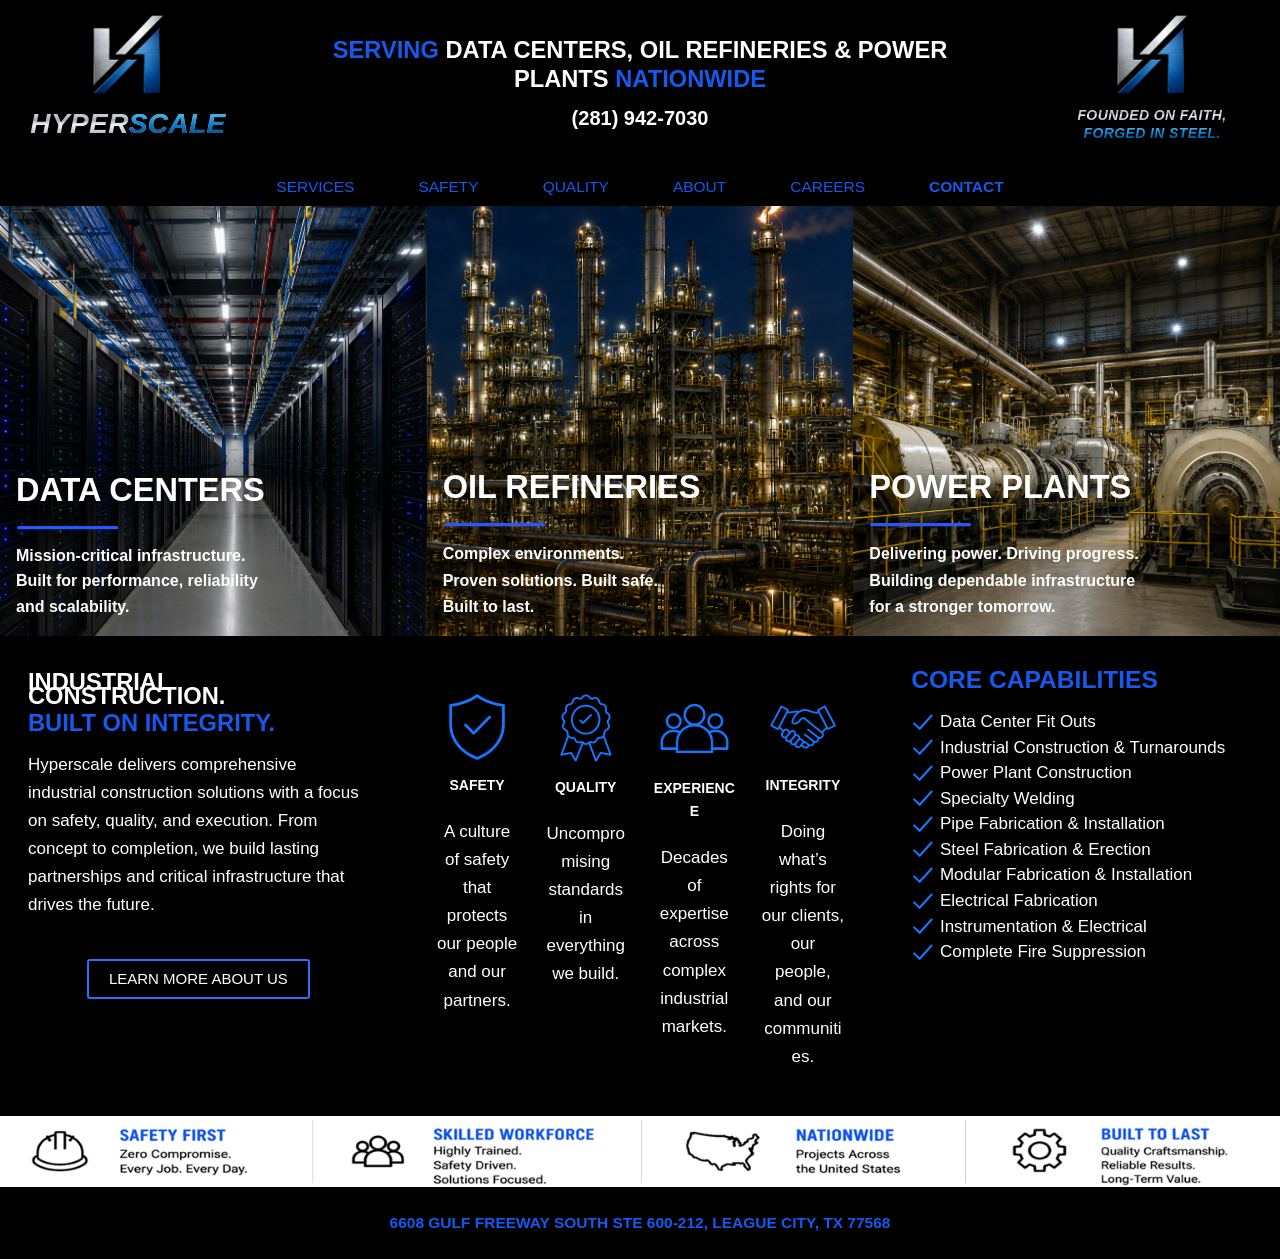
==== commit d383bf82: "Restore homepage and add six site pages" ====
--- a/index.html
+++ b/index.html
@@ -1,30 +1,495 @@
 <!doctype html>
-<html lang="en">
+<html lang="en-US">
 <head>
-  <meta charset="utf-8">
-  <meta name="viewport" content="width=device-width, initial-scale=1">
-  <meta name="description" content="Hyperscale provides industrial fabrication, construction, and maintenance services for critical facilities nationwide. Our work is guided by experienced leadership, disciplined execution, skilled craftsmanship, and direct accountability.">
-  <title>About | Hyperscale</title>
-  <link rel="stylesheet" href="/interior.css">
-</head>
-<body>
-  <header class="site-header">
-    <a class="brand" href="/" aria-label="Hyperscale home"><img src="/hyperscale-symbol.png" alt=""><span>Hyperscale</span></a>
-    <p class="masthead">Serving data centers, oil refineries &amp; power plants nationwide</p>
-    <a class="home-link" href="/">Home</a>
-  </header>
-  <main id="main">
-    <div class="hero">
-      <div><p class="label">Hyperscale</p><h1>About</h1></div>
-      <div class="intro"><p>Hyperscale provides industrial fabrication, construction, and maintenance services for critical facilities nationwide. Our work is guided by experienced leadership, disciplined execution, skilled craftsmanship, and direct accountability.</p></div>
-    </div>
-    <div class="detail-grid">
-      <section><p class="label">Company Overview</p><h2>Industrial Experience</h2><p>We support data centers, oil refineries, power generation facilities, manufacturing operations, and other demanding industrial environments where safety, quality, schedule control, and dependable performance are essential.</p><p>Our teams coordinate planning, procurement, fabrication, field construction, maintenance, and project turnover.</p></section><section><p class="label">Our People</p><h2>Leadership &amp; Workforce</h2><p>Experienced project leaders, supervisors, safety professionals, quality personnel, and skilled craft workers bring practical knowledge and personal ownership to each assignment.</p><p>Clear expectations, open communication, and field-level accountability keep teams aligned with client requirements.</p></section><section><p class="label">Operating Principles</p><h2>Safety. Quality. Integrity.</h2><p>We protect our people, meet the requirements of the work, communicate honestly, and take responsibility for our results. These principles guide our decisions and client relationships.</p></section><section><p class="label">National Capability</p><h2>Nationwide Project Support</h2><p>Hyperscale supports projects across the country with flexible teams, consistent operating standards, and resources for complex industrial work.</p></section>
-    </div>
-  </main>
-  <footer>
-    <nav aria-label="Site pages"><a href="/services/">Services</a><a href="/safety/">Safety</a><a href="/quality/">Quality</a><a href="/about/" aria-current="page">About</a><a href="/careers/">Careers</a><a href="/contact/">Contact</a></nav>
-    <address>6608 Gulf Freeway South, STE 600-212, League City, TX 77568</address>
-  </footer>
-</body>
+	
+	<meta charset="UTF-8">
+	<meta name="viewport" content="width=device-width, initial-scale=1, maximum-scale=5, viewport-fit=cover">
+	<link rel="profile" href="https://gmpg.org/xfn/11">
+
+	<title>Hyperscale | Industrial Construction</title>
+<meta name='robots' content='max-image-preview:large' />
+
+
+
+
+<style id="wp-img-auto-sizes-contain-inline-css">
+img:is([sizes=auto i],[sizes^="auto," i]){contain-intrinsic-size:3000px 1500px}
+/*# sourceURL=wp-img-auto-sizes-contain-inline-css */
+</style>
+<link rel='stylesheet' id='blocksy-dynamic-global-css' href='./060b22d19474635e.css' media='all' />
+<style id="wp-block-library-inline-css">
+:root{--wp-block-synced-color:#7a00df;--wp-block-synced-color--rgb:122,0,223;--wp-bound-block-color:var(--wp-block-synced-color);--wp-editor-canvas-background:#ddd;--wp-admin-theme-color:#007cba;--wp-admin-theme-color--rgb:0,124,186;--wp-admin-theme-color-darker-10:#006ba1;--wp-admin-theme-color-darker-10--rgb:0,107,160.5;--wp-admin-theme-color-darker-20:#005a87;--wp-admin-theme-color-darker-20--rgb:0,90,135;--wp-admin-border-width-focus:2px}@media (min-resolution:192dpi){:root{--wp-admin-border-width-focus:1.5px}}.wp-element-button{cursor:pointer}:root .has-very-light-gray-background-color{background-color:#eee}:root .has-very-dark-gray-background-color{background-color:#313131}:root .has-very-light-gray-color{color:#eee}:root .has-very-dark-gray-color{color:#313131}:root .has-vivid-green-cyan-to-vivid-cyan-blue-gradient-background{background:linear-gradient(135deg,#00d084,#0693e3)}:root .has-purple-crush-gradient-background{background:linear-gradient(135deg,#34e2e4,#4721fb 50%,#ab1dfe)}:root .has-hazy-dawn-gradient-background{background:linear-gradient(135deg,#faaca8,#dad0ec)}:root .has-subdued-olive-gradient-background{background:linear-gradient(135deg,#fafae1,#67a671)}:root .has-atomic-cream-gradient-background{background:linear-gradient(135deg,#fdd79a,#004a59)}:root .has-nightshade-gradient-background{background:linear-gradient(135deg,#330968,#31cdcf)}:root .has-midnight-gradient-background{background:linear-gradient(135deg,#020381,#2874fc)}:root{--wp--preset--font-size--normal:16px;--wp--preset--font-size--huge:42px}.has-regular-font-size{font-size:1em}.has-larger-font-size{font-size:2.625em}.has-normal-font-size{font-size:var(--wp--preset--font-size--normal)}.has-huge-font-size{font-size:var(--wp--preset--font-size--huge)}:root .has-text-align-center{text-align:center}:root .has-text-align-left{text-align:left}:root .has-text-align-right{text-align:right}.has-fit-text{white-space:nowrap!important}#end-resizable-editor-section{display:none}.aligncenter{clear:both}.items-justified-left{justify-content:flex-start}.items-justified-center{justify-content:center}.items-justified-right{justify-content:flex-end}.items-justified-space-between{justify-content:space-between}.screen-reader-text{word-wrap:normal!important;border:0;clip-path:inset(50%);height:1px;margin:-1px;overflow:hidden;padding:0;position:absolute;width:1px;word-break:normal!important}.screen-reader-text:focus{background-color:#ddd;clip-path:none;color:#444;display:block;font-size:1em;height:auto;left:5px;line-height:normal;padding:15px 23px 14px;text-decoration:none;top:5px;width:auto;z-index:100000}html :where(.has-border-color){border-style:solid}html :where([style^=border-color],[style*=";border-color"],[style*="; border-color"]){border-style:solid}html :where([style^=border-top-color],[style*=";border-top-color"],[style*="; border-top-color"]){border-top-style:solid}html :where([style^=border-right-color],[style*=";border-right-color"],[style*="; border-right-color"]){border-right-style:solid}html :where([style^=border-bottom-color],[style*=";border-bottom-color"],[style*="; border-bottom-color"]){border-bottom-style:solid}html :where([style^=border-left-color],[style*=";border-left-color"],[style*="; border-left-color"]){border-left-style:solid}html :where([style^=border-width],[style*=";border-width"],[style*="; border-width"]){border-style:solid}html :where([style^=border-top-width],[style*=";border-top-width"],[style*="; border-top-width"]){border-top-style:solid}html :where([style^=border-right-width],[style*=";border-right-width"],[style*="; border-right-width"]){border-right-style:solid}html :where([style^=border-bottom-width],[style*=";border-bottom-width"],[style*="; border-bottom-width"]){border-bottom-style:solid}html :where([style^=border-left-width],[style*=";border-left-width"],[style*="; border-left-width"]){border-left-style:solid}html :where(img[class*=wp-image-]){height:auto;max-width:100%}:where(figure){margin:0 0 1em}html :where(.is-position-sticky){--wp-admin--admin-bar--position-offset:var(--wp-admin--admin-bar--height,0px)}@media screen and (max-width:600px){html :where(.is-position-sticky){--wp-admin--admin-bar--position-offset:0px}}
+
+/*# sourceURL=/wp-includes/css/dist/block-library/common.min.css */
+</style>
+<style id="wp-block-button-inline-css">
+.wp-block-button__link{align-content:center;box-sizing:border-box;cursor:pointer;display:inline-block;height:100%;text-align:center;word-break:break-word}.wp-block-button__link.aligncenter{text-align:center}.wp-block-button__link.alignright{text-align:right}:where(.wp-block-button__link){border-radius:9999px;box-shadow:none;padding:calc(.667em + 2px) calc(1.333em + 2px);text-decoration:none}.wp-block-button[style*=text-decoration] .wp-block-button__link{text-decoration:inherit}.wp-block-buttons>.wp-block-button.has-custom-width{max-width:none}.wp-block-buttons>.wp-block-button.has-custom-width .wp-block-button__link{width:100%}.wp-block-buttons>.wp-block-button.has-custom-font-size .wp-block-button__link{font-size:inherit}.wp-block-buttons>.wp-block-button[class*=wp-block-button__width]{width:calc(var(--wp--block-button--width)*1% - var(--wp--style--block-gap, .5em)*(1 - var(--wp--block-button--width)/100))}.wp-block-buttons>.wp-block-button.wp-block-button__width-25{width:calc(25% - var(--wp--style--block-gap, .5em)*.75)}.wp-block-buttons>.wp-block-button.wp-block-button__width-50{width:calc(50% - var(--wp--style--block-gap, .5em)*.5)}.wp-block-buttons>.wp-block-button.wp-block-button__width-75{width:calc(75% - var(--wp--style--block-gap, .5em)*.25)}.wp-block-buttons>.wp-block-button.wp-block-button__width-100{flex-basis:100%;width:100%}.wp-block-buttons.is-vertical>.wp-block-button[class*=wp-block-button__width]{width:calc(var(--wp--block-button--width)*1%)}.wp-block-buttons.is-vertical>.wp-block-button.wp-block-button__width-25{width:25%}.wp-block-buttons.is-vertical>.wp-block-button.wp-block-button__width-50{width:50%}.wp-block-buttons.is-vertical>.wp-block-button.wp-block-button__width-75{width:75%}.wp-block-button.is-style-squared,.wp-block-button__link.wp-block-button.is-style-squared{border-radius:0}.wp-block-button.no-border-radius,.wp-block-button__link.no-border-radius{border-radius:0!important}:root :where(.wp-block-button .wp-block-button__link.is-style-outline),:root :where(.wp-block-button.is-style-outline>.wp-block-button__link){border:2px solid;padding:.667em 1.333em}:root :where(.wp-block-button .wp-block-button__link.is-style-outline:not(.has-text-color)),:root :where(.wp-block-button.is-style-outline>.wp-block-button__link:not(.has-text-color)){color:currentColor}:root :where(.wp-block-button .wp-block-button__link.is-style-outline:not(.has-background)),:root :where(.wp-block-button.is-style-outline>.wp-block-button__link:not(.has-background)){background-color:transparent;background-image:none}
+/*# sourceURL=./4bd079cb4cab71bf.css */
+</style>
+<style id="wp-block-cover-inline-css">
+.wp-block-cover,.wp-block-cover-image{align-items:center;background-position:50%;box-sizing:border-box;display:flex;justify-content:center;min-height:430px;overflow:hidden;overflow:clip;padding:1em;position:relative}.wp-block-cover .has-background-dim:not([class*=-background-color]),.wp-block-cover-image .has-background-dim:not([class*=-background-color]),.wp-block-cover-image.has-background-dim:not([class*=-background-color]),.wp-block-cover.has-background-dim:not([class*=-background-color]){background-color:#000}.wp-block-cover .has-background-dim.has-background-gradient,.wp-block-cover-image .has-background-dim.has-background-gradient{background-color:transparent}.wp-block-cover-image.has-background-dim:before,.wp-block-cover.has-background-dim:before{background-color:inherit;content:""}.wp-block-cover .wp-block-cover__background,.wp-block-cover .wp-block-cover__gradient-background,.wp-block-cover-image .wp-block-cover__background,.wp-block-cover-image .wp-block-cover__gradient-background,.wp-block-cover-image.has-background-dim:not(.has-background-gradient):before,.wp-block-cover.has-background-dim:not(.has-background-gradient):before{bottom:0;left:0;opacity:.5;position:absolute;right:0;top:0}.wp-block-cover-image.has-background-dim.has-background-dim-10 .wp-block-cover__background,.wp-block-cover-image.has-background-dim.has-background-dim-10 .wp-block-cover__gradient-background,.wp-block-cover-image.has-background-dim.has-background-dim-10:not(.has-background-gradient):before,.wp-block-cover.has-background-dim.has-background-dim-10 .wp-block-cover__background,.wp-block-cover.has-background-dim.has-background-dim-10 .wp-block-cover__gradient-background,.wp-block-cover.has-background-dim.has-background-dim-10:not(.has-background-gradient):before{opacity:.1}.wp-block-cover-image.has-background-dim.has-background-dim-20 .wp-block-cover__background,.wp-block-cover-image.has-background-dim.has-background-dim-20 .wp-block-cover__gradient-background,.wp-block-cover-image.has-background-dim.has-background-dim-20:not(.has-background-gradient):before,.wp-block-cover.has-background-dim.has-background-dim-20 .wp-block-cover__background,.wp-block-cover.has-background-dim.has-background-dim-20 .wp-block-cover__gradient-background,.wp-block-cover.has-background-dim.has-background-dim-20:not(.has-background-gradient):before{opacity:.2}.wp-block-cover-image.has-background-dim.has-background-dim-30 .wp-block-cover__background,.wp-block-cover-image.has-background-dim.has-background-dim-30 .wp-block-cover__gradient-background,.wp-block-cover-image.has-background-dim.has-background-dim-30:not(.has-background-gradient):before,.wp-block-cover.has-background-dim.has-background-dim-30 .wp-block-cover__background,.wp-block-cover.has-background-dim.has-background-dim-30 .wp-block-cover__gradient-background,.wp-block-cover.has-background-dim.has-background-dim-30:not(.has-background-gradient):before{opacity:.3}.wp-block-cover-image.has-background-dim.has-background-dim-40 .wp-block-cover__background,.wp-block-cover-image.has-background-dim.has-background-dim-40 .wp-block-cover__gradient-background,.wp-block-cover-image.has-background-dim.has-background-dim-40:not(.has-background-gradient):before,.wp-block-cover.has-background-dim.has-background-dim-40 .wp-block-cover__background,.wp-block-cover.has-background-dim.has-background-dim-40 .wp-block-cover__gradient-background,.wp-block-cover.has-background-dim.has-background-dim-40:not(.has-background-gradient):before{opacity:.4}.wp-block-cover-image.has-background-dim.has-background-dim-50 .wp-block-cover__background,.wp-block-cover-image.has-background-dim.has-background-dim-50 .wp-block-cover__gradient-background,.wp-block-cover-image.has-background-dim.has-background-dim-50:not(.has-background-gradient):before,.wp-block-cover.has-background-dim.has-background-dim-50 .wp-block-cover__background,.wp-block-cover.has-background-dim.has-background-dim-50 .wp-block-cover__gradient-background,.wp-block-cover.has-background-dim.has-background-dim-50:not(.has-background-gradient):before{opacity:.5}.wp-block-cover-image.has-background-dim.has-background-dim-60 .wp-block-cover__background,.wp-block-cover-image.has-background-dim.has-background-dim-60 .wp-block-cover__gradient-background,.wp-block-cover-image.has-background-dim.has-background-dim-60:not(.has-background-gradient):before,.wp-block-cover.has-background-dim.has-background-dim-60 .wp-block-cover__background,.wp-block-cover.has-background-dim.has-background-dim-60 .wp-block-cover__gradient-background,.wp-block-cover.has-background-dim.has-background-dim-60:not(.has-background-gradient):before{opacity:.6}.wp-block-cover-image.has-background-dim.has-background-dim-70 .wp-block-cover__background,.wp-block-cover-image.has-background-dim.has-background-dim-70 .wp-block-cover__gradient-background,.wp-block-cover-image.has-background-dim.has-background-dim-70:not(.has-background-gradient):before,.wp-block-cover.has-background-dim.has-background-dim-70 .wp-block-cover__background,.wp-block-cover.has-background-dim.has-background-dim-70 .wp-block-cover__gradient-background,.wp-block-cover.has-background-dim.has-background-dim-70:not(.has-background-gradient):before{opacity:.7}.wp-block-cover-image.has-background-dim.has-background-dim-80 .wp-block-cover__background,.wp-block-cover-image.has-background-dim.has-background-dim-80 .wp-block-cover__gradient-background,.wp-block-cover-image.has-background-dim.has-background-dim-80:not(.has-background-gradient):before,.wp-block-cover.has-background-dim.has-background-dim-80 .wp-block-cover__background,.wp-block-cover.has-background-dim.has-background-dim-80 .wp-block-cover__gradient-background,.wp-block-cover.has-background-dim.has-background-dim-80:not(.has-background-gradient):before{opacity:.8}.wp-block-cover-image.has-background-dim.has-background-dim-90 .wp-block-cover__background,.wp-block-cover-image.has-background-dim.has-background-dim-90 .wp-block-cover__gradient-background,.wp-block-cover-image.has-background-dim.has-background-dim-90:not(.has-background-gradient):before,.wp-block-cover.has-background-dim.has-background-dim-90 .wp-block-cover__background,.wp-block-cover.has-background-dim.has-background-dim-90 .wp-block-cover__gradient-background,.wp-block-cover.has-background-dim.has-background-dim-90:not(.has-background-gradient):before{opacity:.9}.wp-block-cover-image.has-background-dim.has-background-dim-100 .wp-block-cover__background,.wp-block-cover-image.has-background-dim.has-background-dim-100 .wp-block-cover__gradient-background,.wp-block-cover-image.has-background-dim.has-background-dim-100:not(.has-background-gradient):before,.wp-block-cover.has-background-dim.has-background-dim-100 .wp-block-cover__background,.wp-block-cover.has-background-dim.has-background-dim-100 .wp-block-cover__gradient-background,.wp-block-cover.has-background-dim.has-background-dim-100:not(.has-background-gradient):before{opacity:1}.wp-block-cover .wp-block-cover__background.has-background-dim.has-background-dim-0,.wp-block-cover .wp-block-cover__gradient-background.has-background-dim.has-background-dim-0,.wp-block-cover-image .wp-block-cover__background.has-background-dim.has-background-dim-0,.wp-block-cover-image .wp-block-cover__gradient-background.has-background-dim.has-background-dim-0{opacity:0}.wp-block-cover .wp-block-cover__background.has-background-dim.has-background-dim-10,.wp-block-cover .wp-block-cover__gradient-background.has-background-dim.has-background-dim-10,.wp-block-cover-image .wp-block-cover__background.has-background-dim.has-background-dim-10,.wp-block-cover-image .wp-block-cover__gradient-background.has-background-dim.has-background-dim-10{opacity:.1}.wp-block-cover .wp-block-cover__background.has-background-dim.has-background-dim-20,.wp-block-cover .wp-block-cover__gradient-background.has-background-dim.has-background-dim-20,.wp-block-cover-image .wp-block-cover__background.has-background-dim.has-background-dim-20,.wp-block-cover-image .wp-block-cover__gradient-background.has-background-dim.has-background-dim-20{opacity:.2}.wp-block-cover .wp-block-cover__background.has-background-dim.has-background-dim-30,.wp-block-cover .wp-block-cover__gradient-background.has-background-dim.has-background-dim-30,.wp-block-cover-image .wp-block-cover__background.has-background-dim.has-background-dim-30,.wp-block-cover-image .wp-block-cover__gradient-background.has-background-dim.has-background-dim-30{opacity:.3}.wp-block-cover .wp-block-cover__background.has-background-dim.has-background-dim-40,.wp-block-cover .wp-block-cover__gradient-background.has-background-dim.has-background-dim-40,.wp-block-cover-image .wp-block-cover__background.has-background-dim.has-background-dim-40,.wp-block-cover-image .wp-block-cover__gradient-background.has-background-dim.has-background-dim-40{opacity:.4}.wp-block-cover .wp-block-cover__background.has-background-dim.has-background-dim-50,.wp-block-cover .wp-block-cover__gradient-background.has-background-dim.has-background-dim-50,.wp-block-cover-image .wp-block-cover__background.has-background-dim.has-background-dim-50,.wp-block-cover-image .wp-block-cover__gradient-background.has-background-dim.has-background-dim-50{opacity:.5}.wp-block-cover .wp-block-cover__background.has-background-dim.has-background-dim-60,.wp-block-cover .wp-block-cover__gradient-background.has-background-dim.has-background-dim-60,.wp-block-cover-image .wp-block-cover__background.has-background-dim.has-background-dim-60,.wp-block-cover-image .wp-block-cover__gradient-background.has-background-dim.has-background-dim-60{opacity:.6}.wp-block-cover .wp-block-cover__background.has-background-dim.has-background-dim-70,.wp-block-cover .wp-block-cover__gradient-background.has-background-dim.has-background-dim-70,.wp-block-cover-image .wp-block-cover__background.has-background-dim.has-background-dim-70,.wp-block-cover-image .wp-block-cover__gradient-background.has-background-dim.has-background-dim-70{opacity:.7}.wp-block-cover .wp-block-cover__background.has-background-dim.has-background-dim-80,.wp-block-cover .wp-block-cover__gradient-background.has-background-dim.has-background-dim-80,.wp-block-cover-image .wp-block-cover__background.has-background-dim.has-background-dim-80,.wp-block-cover-image .wp-block-cover__gradient-background.has-background-dim.has-background-dim-80{opacity:.8}.wp-block-cover .wp-block-cover__background.has-background-dim.has-background-dim-90,.wp-block-cover .wp-block-cover__gradient-background.has-background-dim.has-background-dim-90,.wp-block-cover-image .wp-block-cover__background.has-background-dim.has-background-dim-90,.wp-block-cover-image .wp-block-cover__gradient-background.has-background-dim.has-background-dim-90{opacity:.9}.wp-block-cover .wp-block-cover__background.has-background-dim.has-background-dim-100,.wp-block-cover .wp-block-cover__gradient-background.has-background-dim.has-background-dim-100,.wp-block-cover-image .wp-block-cover__background.has-background-dim.has-background-dim-100,.wp-block-cover-image .wp-block-cover__gradient-background.has-background-dim.has-background-dim-100{opacity:1}.wp-block-cover-image.alignleft,.wp-block-cover-image.alignright,.wp-block-cover.alignleft,.wp-block-cover.alignright{max-width:420px;width:100%}.wp-block-cover-image.aligncenter,.wp-block-cover-image.alignleft,.wp-block-cover-image.alignright,.wp-block-cover.aligncenter,.wp-block-cover.alignleft,.wp-block-cover.alignright{display:flex}.wp-block-cover .wp-block-cover__inner-container,.wp-block-cover-image .wp-block-cover__inner-container{color:inherit;position:relative;width:100%}.wp-block-cover-image.is-position-top-left,.wp-block-cover.is-position-top-left{align-items:flex-start;justify-content:flex-start}.wp-block-cover-image.is-position-top-center,.wp-block-cover.is-position-top-center{align-items:flex-start;justify-content:center}.wp-block-cover-image.is-position-top-right,.wp-block-cover.is-position-top-right{align-items:flex-start;justify-content:flex-end}.wp-block-cover-image.is-position-center-left,.wp-block-cover.is-position-center-left{align-items:center;justify-content:flex-start}.wp-block-cover-image.is-position-center-center,.wp-block-cover.is-position-center-center{align-items:center;justify-content:center}.wp-block-cover-image.is-position-center-right,.wp-block-cover.is-position-center-right{align-items:center;justify-content:flex-end}.wp-block-cover-image.is-position-bottom-left,.wp-block-cover.is-position-bottom-left{align-items:flex-end;justify-content:flex-start}.wp-block-cover-image.is-position-bottom-center,.wp-block-cover.is-position-bottom-center{align-items:flex-end;justify-content:center}.wp-block-cover-image.is-position-bottom-right,.wp-block-cover.is-position-bottom-right{align-items:flex-end;justify-content:flex-end}.wp-block-cover-image.has-custom-content-position.has-custom-content-position .wp-block-cover__inner-container,.wp-block-cover.has-custom-content-position.has-custom-content-position .wp-block-cover__inner-container{margin:0}.wp-block-cover-image.has-custom-content-position.has-custom-content-position.is-position-bottom-left .wp-block-cover__inner-container,.wp-block-cover-image.has-custom-content-position.has-custom-content-position.is-position-bottom-right .wp-block-cover__inner-container,.wp-block-cover-image.has-custom-content-position.has-custom-content-position.is-position-center-left .wp-block-cover__inner-container,.wp-block-cover-image.has-custom-content-position.has-custom-content-position.is-position-center-right .wp-block-cover__inner-container,.wp-block-cover-image.has-custom-content-position.has-custom-content-position.is-position-top-left .wp-block-cover__inner-container,.wp-block-cover-image.has-custom-content-position.has-custom-content-position.is-position-top-right .wp-block-cover__inner-container,.wp-block-cover.has-custom-content-position.has-custom-content-position.is-position-bottom-left .wp-block-cover__inner-container,.wp-block-cover.has-custom-content-position.has-custom-content-position.is-position-bottom-right .wp-block-cover__inner-container,.wp-block-cover.has-custom-content-position.has-custom-content-position.is-position-center-left .wp-block-cover__inner-container,.wp-block-cover.has-custom-content-position.has-custom-content-position.is-position-center-right .wp-block-cover__inner-container,.wp-block-cover.has-custom-content-position.has-custom-content-position.is-position-top-left .wp-block-cover__inner-container,.wp-block-cover.has-custom-content-position.has-custom-content-position.is-position-top-right .wp-block-cover__inner-container{margin:0;width:auto}.wp-block-cover .wp-block-cover__image-background,.wp-block-cover video.wp-block-cover__video-background,.wp-block-cover-image .wp-block-cover__image-background,.wp-block-cover-image video.wp-block-cover__video-background{border:none;bottom:0;box-shadow:none;height:100%;left:0;margin:0;max-height:none;max-width:none;-o-object-fit:cover;object-fit:cover;outline:none;padding:0;position:absolute;right:0;top:0;width:100%}.wp-block-cover .wp-block-cover__embed-background,.wp-block-cover-image .wp-block-cover__embed-background{border:none;bottom:0;box-shadow:none;height:100%;left:0;margin:0;max-height:none;max-width:none;outline:none;padding:0;pointer-events:none;position:absolute;right:0;top:0;width:100%}.wp-block-cover .wp-block-cover__embed-background .wp-block-embed__wrapper,.wp-block-cover-image .wp-block-cover__embed-background .wp-block-embed__wrapper{bottom:0;height:100%;left:0;margin:0;padding:0;position:absolute;right:0;top:0;width:100%}.wp-block-cover .wp-block-cover__embed-background .wp-block-embed__wrapper iframe,.wp-block-cover .wp-block-cover__embed-background iframe,.wp-block-cover-image .wp-block-cover__embed-background .wp-block-embed__wrapper iframe,.wp-block-cover-image .wp-block-cover__embed-background iframe{height:100vh;left:50%;min-height:100%;min-width:100%;pointer-events:none;position:absolute;top:50%;transform:translate(-50%,-50%);width:100vw}.wp-block-cover-image.has-parallax,.wp-block-cover.has-parallax,.wp-block-cover__image-background.has-parallax,video.wp-block-cover__video-background.has-parallax{background-attachment:fixed;background-repeat:no-repeat;background-size:cover}@supports (-webkit-touch-callout:inherit){.wp-block-cover-image.has-parallax,.wp-block-cover.has-parallax,.wp-block-cover__image-background.has-parallax,video.wp-block-cover__video-background.has-parallax{background-attachment:scroll}}@media (prefers-reduced-motion:reduce){.wp-block-cover-image.has-parallax,.wp-block-cover.has-parallax,.wp-block-cover__image-background.has-parallax,video.wp-block-cover__video-background.has-parallax{background-attachment:scroll}}.wp-block-cover-image.is-repeated,.wp-block-cover.is-repeated,.wp-block-cover__image-background.is-repeated,video.wp-block-cover__video-background.is-repeated{background-repeat:repeat;background-size:auto}.wp-block-cover-image-text,.wp-block-cover-image-text a,.wp-block-cover-image-text a:active,.wp-block-cover-image-text a:focus,.wp-block-cover-image-text a:hover,.wp-block-cover-text,.wp-block-cover-text a,.wp-block-cover-text a:active,.wp-block-cover-text a:focus,.wp-block-cover-text a:hover,section.wp-block-cover-image h2,section.wp-block-cover-image h2 a,section.wp-block-cover-image h2 a:active,section.wp-block-cover-image h2 a:focus,section.wp-block-cover-image h2 a:hover{color:#fff}.wp-block-cover-image .wp-block-cover.has-left-content{justify-content:flex-start}.wp-block-cover-image .wp-block-cover.has-right-content{justify-content:flex-end}.wp-block-cover-image.has-left-content .wp-block-cover-image-text,.wp-block-cover.has-left-content .wp-block-cover-text,section.wp-block-cover-image.has-left-content>h2{margin-left:0;text-align:left}.wp-block-cover-image.has-right-content .wp-block-cover-image-text,.wp-block-cover.has-right-content .wp-block-cover-text,section.wp-block-cover-image.has-right-content>h2{margin-right:0;text-align:right}.wp-block-cover .wp-block-cover-text,.wp-block-cover-image .wp-block-cover-image-text,section.wp-block-cover-image>h2{font-size:2em;line-height:1.25;margin-bottom:0;max-width:840px;padding:.44em;text-align:center;z-index:1}:where(.wp-block-cover-image:not(.has-text-color)),:where(.wp-block-cover:not(.has-text-color)){color:#fff}:where(.wp-block-cover-image.is-light:not(.has-text-color)),:where(.wp-block-cover.is-light:not(.has-text-color)){color:#000}:root :where(.wp-block-cover h1:not(.has-text-color)),:root :where(.wp-block-cover h2:not(.has-text-color)),:root :where(.wp-block-cover h3:not(.has-text-color)),:root :where(.wp-block-cover h4:not(.has-text-color)),:root :where(.wp-block-cover h5:not(.has-text-color)),:root :where(.wp-block-cover h6:not(.has-text-color)),:root :where(.wp-block-cover p:not(.has-text-color)){color:inherit}body:not(.editor-styles-wrapper) .wp-block-cover:not(.wp-block-cover:has(.wp-block-cover__background+.wp-block-cover__inner-container)) .wp-block-cover__video-background{z-index:0}body:not(.editor-styles-wrapper) .wp-block-cover:not(.wp-block-cover:has(.wp-block-cover__background+.wp-block-cover__inner-container)) .wp-block-cover__embed-background{z-index:0}body:not(.editor-styles-wrapper) .wp-block-cover:not(.wp-block-cover:has(.wp-block-cover__background+.wp-block-cover__inner-container)) .wp-block-cover__image-background{z-index:0}body:not(.editor-styles-wrapper) .wp-block-cover:not(.wp-block-cover:has(.wp-block-cover__background+.wp-block-cover__inner-container)) .wp-block-cover__background,body:not(.editor-styles-wrapper) .wp-block-cover:not(.wp-block-cover:has(.wp-block-cover__background+.wp-block-cover__inner-container)) .wp-block-cover__gradient-background,body:not(.editor-styles-wrapper) .wp-block-cover:not(.wp-block-cover:has(.wp-block-cover__background+.wp-block-cover__inner-container)).has-background-dim:not(.has-background-gradient):before{z-index:1}body:not(.editor-styles-wrapper) .wp-block-cover:not(.wp-block-cover:has(.wp-block-cover__background+.wp-block-cover__inner-container)) .wp-block-cover__inner-container{z-index:1}.has-modal-open body:not(.editor-styles-wrapper) .wp-block-cover:not(.wp-block-cover:has(.wp-block-cover__background+.wp-block-cover__inner-container)) .wp-block-cover__inner-container{z-index:auto}
+/*# sourceURL=./4ca4fcabadfb91bd.css */
+</style>
+<style id="wp-block-heading-inline-css">
+h1:where(.wp-block-heading).has-background,h2:where(.wp-block-heading).has-background,h3:where(.wp-block-heading).has-background,h4:where(.wp-block-heading).has-background,h5:where(.wp-block-heading).has-background,h6:where(.wp-block-heading).has-background{padding:1.25em 2.375em}h1.has-text-align-left[style*=writing-mode]:where([style*=vertical-lr]),h1.has-text-align-right[style*=writing-mode]:where([style*=vertical-rl]),h2.has-text-align-left[style*=writing-mode]:where([style*=vertical-lr]),h2.has-text-align-right[style*=writing-mode]:where([style*=vertical-rl]),h3.has-text-align-left[style*=writing-mode]:where([style*=vertical-lr]),h3.has-text-align-right[style*=writing-mode]:where([style*=vertical-rl]),h4.has-text-align-left[style*=writing-mode]:where([style*=vertical-lr]),h4.has-text-align-right[style*=writing-mode]:where([style*=vertical-rl]),h5.has-text-align-left[style*=writing-mode]:where([style*=vertical-lr]),h5.has-text-align-right[style*=writing-mode]:where([style*=vertical-rl]),h6.has-text-align-left[style*=writing-mode]:where([style*=vertical-lr]),h6.has-text-align-right[style*=writing-mode]:where([style*=vertical-rl]){rotate:180deg}
+/*# sourceURL=./4acd80c7b76bd120.css */
+</style>
+<style id="wp-block-image-inline-css">
+.wp-block-image>a,.wp-block-image>figure>a{display:inline-block}.wp-block-image img{box-sizing:border-box;height:auto;max-width:100%;vertical-align:bottom}@media not (prefers-reduced-motion){.wp-block-image img.hide{visibility:hidden}.wp-block-image img.show{animation:show-content-image .4s}}.wp-block-image[style*=border-radius] img,.wp-block-image[style*=border-radius]>a{border-radius:inherit}.wp-block-image.has-custom-border img{box-sizing:border-box}.wp-block-image.aligncenter{text-align:center}.wp-block-image.alignfull>a,.wp-block-image.alignwide>a{width:100%}.wp-block-image.alignfull img,.wp-block-image.alignwide img{height:auto;width:100%}.wp-block-image .aligncenter,.wp-block-image .alignleft,.wp-block-image .alignright,.wp-block-image.aligncenter,.wp-block-image.alignleft,.wp-block-image.alignright{display:table}.wp-block-image .aligncenter>figcaption,.wp-block-image .alignleft>figcaption,.wp-block-image .alignright>figcaption,.wp-block-image.aligncenter>figcaption,.wp-block-image.alignleft>figcaption,.wp-block-image.alignright>figcaption{caption-side:bottom;display:table-caption}.wp-block-image .alignleft{float:left;margin:.5em 1em .5em 0}.wp-block-image .alignright{float:right;margin:.5em 0 .5em 1em}.wp-block-image .aligncenter{margin-left:auto;margin-right:auto}.wp-block-image :where(figcaption){margin-bottom:1em;margin-top:.5em}.wp-block-image.is-style-circle-mask img{border-radius:9999px}@supports ((-webkit-mask-image:none) or (mask-image:none)) or (-webkit-mask-image:none){.wp-block-image.is-style-circle-mask img{border-radius:0;-webkit-mask-image:url('data:image/svg+xml;utf8,<svg viewBox="0 0 100 100" xmlns="http://www.w3.org/2000/svg"><circle cx="50" cy="50" r="50"/></svg>');mask-image:url('data:image/svg+xml;utf8,<svg viewBox="0 0 100 100" xmlns="http://www.w3.org/2000/svg"><circle cx="50" cy="50" r="50"/></svg>');mask-mode:alpha;-webkit-mask-position:center;mask-position:center;-webkit-mask-repeat:no-repeat;mask-repeat:no-repeat;-webkit-mask-size:contain;mask-size:contain}}:root :where(.wp-block-image.is-style-rounded img,.wp-block-image .is-style-rounded img){border-radius:9999px}.wp-block-image figure{margin:0}.wp-lightbox-container{display:flex;flex-direction:column;position:relative}.wp-lightbox-container img{cursor:zoom-in}.wp-lightbox-container img:hover+button{opacity:1}.wp-lightbox-container button{align-items:center;backdrop-filter:blur(16px) saturate(180%);background-color:rgba(90,90,90,.25);border:none;border-radius:4px;cursor:zoom-in;display:flex;height:20px;justify-content:center;opacity:0;padding:0;position:absolute;right:16px;text-align:center;top:16px;width:20px;z-index:100}@media not (prefers-reduced-motion){.wp-lightbox-container button{transition:opacity .2s ease}}.wp-lightbox-container button:focus-visible{outline:3px auto rgba(90,90,90,.25);outline:3px auto -webkit-focus-ring-color;outline-offset:3px}.wp-lightbox-container button:hover{cursor:pointer;opacity:1}.wp-lightbox-container button:focus{opacity:1}.wp-lightbox-container button:focus,.wp-lightbox-container button:hover,.wp-lightbox-container button:not(:hover):not(:active):not(.has-background){background-color:rgba(90,90,90,.25);border:none}.wp-lightbox-overlay{box-sizing:border-box;cursor:zoom-out;height:100vh;left:0;overflow:hidden;position:fixed;top:0;visibility:hidden;width:100%;z-index:100000}.wp-lightbox-overlay .wp-lightbox-close-button{align-items:center;cursor:pointer;display:flex;font-family:inherit;gap:8px;justify-content:center;line-height:1;min-height:40px;min-width:40px;padding:0 4px;position:absolute;right:calc(env(safe-area-inset-right) + 16px);top:calc(env(safe-area-inset-top) + 16px);z-index:5000000}.wp-lightbox-overlay .wp-lightbox-close-button:focus,.wp-lightbox-overlay .wp-lightbox-close-button:hover,.wp-lightbox-overlay .wp-lightbox-close-button:not(:hover):not(:active):not(.has-background){background:none;border:none}.wp-lightbox-overlay .wp-lightbox-close-button:has(.wp-lightbox-close-text:not([hidden])) .wp-lightbox-close-icon svg{height:1em;width:1em}.wp-lightbox-overlay .wp-lightbox-close-icon svg{display:block}.wp-lightbox-overlay .wp-lightbox-navigation-button-next,.wp-lightbox-overlay .wp-lightbox-navigation-button-prev{align-items:center;bottom:16px;cursor:pointer;display:flex;font-family:inherit;gap:4px;justify-content:center;line-height:1;min-height:40px;min-width:40px;padding:0 8px;position:absolute;z-index:2000002}.wp-lightbox-overlay .wp-lightbox-navigation-button-next[hidden],.wp-lightbox-overlay .wp-lightbox-navigation-button-prev[hidden]{display:none}@media (min-width:960px){.wp-lightbox-overlay .wp-lightbox-navigation-button-next,.wp-lightbox-overlay .wp-lightbox-navigation-button-prev{bottom:50%;transform:translateY(-50%)}}.wp-lightbox-overlay .wp-lightbox-navigation-button-next:focus,.wp-lightbox-overlay .wp-lightbox-navigation-button-next:hover,.wp-lightbox-overlay .wp-lightbox-navigation-button-next:not(:hover):not(:active):not(.has-background),.wp-lightbox-overlay .wp-lightbox-navigation-button-prev:focus,.wp-lightbox-overlay .wp-lightbox-navigation-button-prev:hover,.wp-lightbox-overlay .wp-lightbox-navigation-button-prev:not(:hover):not(:active):not(.has-background){background:none;border:none;padding:0 8px}.wp-lightbox-overlay .wp-lightbox-navigation-button-next:has(.wp-lightbox-navigation-text:not([hidden])) .wp-lightbox-navigation-icon svg,.wp-lightbox-overlay .wp-lightbox-navigation-button-prev:has(.wp-lightbox-navigation-text:not([hidden])) .wp-lightbox-navigation-icon svg{display:block;height:1.5em;width:1.5em}.wp-lightbox-overlay .wp-lightbox-navigation-button-prev{left:calc(env(safe-area-inset-left) + 16px)}.wp-lightbox-overlay .wp-lightbox-navigation-button-next{right:calc(env(safe-area-inset-right) + 16px)}.wp-lightbox-overlay .wp-lightbox-navigation-icon svg{vertical-align:middle}.wp-lightbox-overlay .lightbox-image-container{height:var(--wp--lightbox-container-height);left:50%;overflow:hidden;position:absolute;top:50%;transform:translate(-50%,-50%);transform-origin:top left;width:var(--wp--lightbox-container-width);z-index:2000001}.wp-lightbox-overlay .wp-block-image{align-items:center;box-sizing:border-box;display:flex;height:100%;justify-content:center;margin:0;position:relative;transform-origin:0 0;width:100%;z-index:3000000}.wp-lightbox-overlay .wp-block-image img{height:var(--wp--lightbox-image-height);min-height:var(--wp--lightbox-image-height);min-width:var(--wp--lightbox-image-width);width:var(--wp--lightbox-image-width)}.wp-lightbox-overlay .wp-block-image figcaption{display:none}.wp-lightbox-overlay button{background:none;border:none}.wp-lightbox-overlay .scrim{background-color:#fff;height:100%;opacity:.9;position:absolute;width:100%;z-index:2000000}.wp-lightbox-overlay.active{visibility:visible}@media not (prefers-reduced-motion){.wp-lightbox-overlay.active{animation:turn-on-visibility .25s both}.wp-lightbox-overlay.active img{animation:turn-on-visibility .35s both}.wp-lightbox-overlay.show-closing-animation:not(.active){animation:turn-off-visibility .35s both}.wp-lightbox-overlay.show-closing-animation:not(.active) img{animation:turn-off-visibility .25s both}.wp-lightbox-overlay.zoom.active{animation:none;opacity:1;visibility:visible}.wp-lightbox-overlay.zoom.active .lightbox-image-container{animation:lightbox-zoom-in .4s}.wp-lightbox-overlay.zoom.active .lightbox-image-container img{animation:none}.wp-lightbox-overlay.zoom.active .scrim{animation:turn-on-visibility .4s forwards}.wp-lightbox-overlay.zoom.show-closing-animation:not(.active){animation:none}.wp-lightbox-overlay.zoom.show-closing-animation:not(.active) .lightbox-image-container{animation:lightbox-zoom-out .4s}.wp-lightbox-overlay.zoom.show-closing-animation:not(.active) .lightbox-image-container img{animation:none}.wp-lightbox-overlay.zoom.show-closing-animation:not(.active) .scrim{animation:turn-off-visibility .4s forwards}}@keyframes show-content-image{0%{visibility:hidden}99%{visibility:hidden}to{visibility:visible}}@keyframes turn-on-visibility{0%{opacity:0}to{opacity:1}}@keyframes turn-off-visibility{0%{opacity:1;visibility:visible}99%{opacity:0;visibility:visible}to{opacity:0;visibility:hidden}}@keyframes lightbox-zoom-in{0%{transform:translate(calc((-100vw + var(--wp--lightbox-scrollbar-width))/2 + var(--wp--lightbox-initial-left-position)),calc(-50vh + var(--wp--lightbox-initial-top-position))) scale(var(--wp--lightbox-scale))}to{transform:translate(-50%,-50%) scale(1)}}@keyframes lightbox-zoom-out{0%{transform:translate(-50%,-50%) scale(1);visibility:visible}99%{visibility:visible}to{transform:translate(calc((-100vw + var(--wp--lightbox-scrollbar-width))/2 + var(--wp--lightbox-initial-left-position)),calc(-50vh + var(--wp--lightbox-initial-top-position))) scale(var(--wp--lightbox-scale));visibility:hidden}}
+/*# sourceURL=./fca3b555fc1fa7e1.css */
+</style>
+<link rel='stylesheet' id='wp-block-navigation-css' href='./de9eb48313df4e98.css' media='all' />
+<style id="wp-block-paragraph-inline-css">
+.is-small-text{font-size:.875em}.is-regular-text{font-size:1em}.is-large-text{font-size:2.25em}.is-larger-text{font-size:3em}.has-drop-cap:not(:focus):first-letter{float:left;font-size:8.4em;font-style:normal;font-weight:100;line-height:.68;margin:.05em .1em 0 0;text-transform:uppercase}body.rtl .has-drop-cap:not(:focus):first-letter{float:none;margin-left:.1em}p.has-drop-cap.has-background{overflow:hidden}:root :where(p.has-background){padding:1.25em 2.375em}:where(p.has-text-color:not(.has-link-color)) a{color:inherit}p.has-text-align-left[style*="writing-mode:vertical-lr"],p.has-text-align-right[style*="writing-mode:vertical-rl"]{rotate:180deg}
+/*# sourceURL=./a43380d966bb9f83.css */
+</style>
+<style id="wp-block-buttons-inline-css">
+.wp-block-buttons{box-sizing:border-box}.wp-block-buttons.is-vertical{flex-direction:column}.wp-block-buttons.is-vertical>.wp-block-button:last-child{margin-bottom:0}.wp-block-buttons>.wp-block-button{display:inline-block;margin:0}.wp-block-buttons.is-content-justification-left{justify-content:flex-start}.wp-block-buttons.is-content-justification-left.is-vertical{align-items:flex-start}.wp-block-buttons.is-content-justification-center{justify-content:center}.wp-block-buttons.is-content-justification-center.is-vertical{align-items:center}.wp-block-buttons.is-content-justification-right{justify-content:flex-end}.wp-block-buttons.is-content-justification-right.is-vertical{align-items:flex-end}.wp-block-buttons.is-content-justification-space-between{justify-content:space-between}.wp-block-buttons.aligncenter{text-align:center}.wp-block-buttons:not(.is-content-justification-space-between,.is-content-justification-right,.is-content-justification-left,.is-content-justification-center) .wp-block-button.aligncenter{margin-left:auto;margin-right:auto;width:100%}.wp-block-buttons[style*=text-decoration] .wp-block-button,.wp-block-buttons[style*=text-decoration] .wp-block-button__link{text-decoration:inherit}.wp-block-buttons.has-custom-font-size .wp-block-button__link{font-size:inherit}.wp-block-buttons .wp-block-button__link{width:100%}.wp-block-button.aligncenter{text-align:center}
+/*# sourceURL=./d79ea7b7b5621b54.css */
+</style>
+<style id="wp-block-columns-inline-css">
+.wp-block-columns{box-sizing:border-box;display:flex;flex-wrap:wrap!important}@media (min-width:782px){.wp-block-columns{flex-wrap:nowrap!important}}.wp-block-columns{align-items:normal!important}.wp-block-columns.are-vertically-aligned-top{align-items:flex-start}.wp-block-columns.are-vertically-aligned-center{align-items:center}.wp-block-columns.are-vertically-aligned-bottom{align-items:flex-end}@media (max-width:781px){.wp-block-columns:not(.is-not-stacked-on-mobile)>.wp-block-column{flex-basis:100%!important}}@media (min-width:782px){.wp-block-columns:not(.is-not-stacked-on-mobile)>.wp-block-column{flex-basis:0;flex-grow:1}.wp-block-columns:not(.is-not-stacked-on-mobile)>.wp-block-column[style*=flex-basis]{flex-grow:0}}.wp-block-columns.is-not-stacked-on-mobile{flex-wrap:nowrap!important}.wp-block-columns.is-not-stacked-on-mobile>.wp-block-column{flex-basis:0;flex-grow:1}.wp-block-columns.is-not-stacked-on-mobile>.wp-block-column[style*=flex-basis]{flex-grow:0}:where(.wp-block-columns){margin-bottom:1.75em}:where(.wp-block-columns.has-background){padding:1.25em 2.375em}.wp-block-column{flex-grow:1;min-width:0;overflow-wrap:break-word;word-break:break-word}.wp-block-column.is-vertically-aligned-top{align-self:flex-start}.wp-block-column.is-vertically-aligned-center{align-self:center}.wp-block-column.is-vertically-aligned-bottom{align-self:flex-end}.wp-block-column.is-vertically-aligned-stretch{align-self:stretch}.wp-block-column.is-vertically-aligned-bottom,.wp-block-column.is-vertically-aligned-center,.wp-block-column.is-vertically-aligned-top{width:100%}
+/*# sourceURL=./1a637888b6a5b786.css */
+</style>
+<style id="wp-block-group-inline-css">
+.wp-block-group{box-sizing:border-box}:where(.wp-block-group.wp-block-group-is-layout-constrained){position:relative}
+/*# sourceURL=./801d5addbc616e1c.css */
+</style>
+
+
+<style id="site-designer-shared-pattern-classes-inline-css">
+/* Dark cover/section overlay + on-dark text. */
+body .wp-site-blocks .is-style-overlay-dark .wp-block-cover__background { background-color: var(--wp--preset--color--base-3); color: var(--wp--preset--color--contrast-3); }
+.wp-block-cover.is-style-overlay-dark .wp-block-cover__background.has-background-dim { opacity: 0.50 !important; }
+:is(.wp-block-designsetgo-section, .wp-block-designsetgo-scroll-slides).is-style-overlay-dark { --dsgo-overlay-color: var(--wp--preset--color--base-3); --dsgo-overlay-opacity: 0.50; color: var(--wp--preset--color--contrast-3); }
+.dsgo-image-accordion-item.is-style-overlay-dark { --dsgo-overlay-color: var(--wp--preset--color--base-3); }
+.wp-block-group.has-background.is-style-overlay-dark { box-shadow: inset 0 0 0 9999px color-mix(in srgb, var(--wp--preset--color--base-3) 50%, transparent); }
+body .wp-site-blocks .is-style-overlay-dark, body .wp-site-blocks .is-style-on-dark { --dsgo-text-color: var(--wp--preset--color--contrast-3); color: var(--wp--preset--color--contrast-3) !important; }
+body .wp-site-blocks .is-style-overlay-dark :is(h1,h2,h3,h4,h5,h6,p,li,blockquote,cite), body .wp-site-blocks .is-style-on-dark :is(h1,h2,h3,h4,h5,h6,p,li,blockquote,cite) { color: var(--wp--preset--color--contrast-3) !important; }
+
+/* Solid dark section background + light text. */
+.is-style-bg-dark { background-color: var(--wp--preset--color--contrast); color: var(--wp--preset--color--base); }
+.is-style-bg-dark a { color: var(--wp--preset--color--base); }
+/*# sourceURL=site-designer-shared-pattern-classes-inline-css */
+</style>
+<style id="global-styles-inline-css">
+:root{--wp--preset--aspect-ratio--square: 1;--wp--preset--aspect-ratio--4-3: 4/3;--wp--preset--aspect-ratio--3-4: 3/4;--wp--preset--aspect-ratio--3-2: 3/2;--wp--preset--aspect-ratio--2-3: 2/3;--wp--preset--aspect-ratio--16-9: 16/9;--wp--preset--aspect-ratio--9-16: 9/16;--wp--preset--color--black: #000000;--wp--preset--color--cyan-bluish-gray: #abb8c3;--wp--preset--color--white: #ffffff;--wp--preset--color--pale-pink: #f78da7;--wp--preset--color--vivid-red: #cf2e2e;--wp--preset--color--luminous-vivid-orange: #ff6900;--wp--preset--color--luminous-vivid-amber: #fcb900;--wp--preset--color--light-green-cyan: #7bdcb5;--wp--preset--color--vivid-green-cyan: #00d084;--wp--preset--color--pale-cyan-blue: #8ed1fc;--wp--preset--color--vivid-cyan-blue: #0693e3;--wp--preset--color--vivid-purple: #9b51e0;--wp--preset--color--palette-color-1: var(--theme-palette-color-1, #2872fa);--wp--preset--color--palette-color-2: var(--theme-palette-color-2, #1559ed);--wp--preset--color--palette-color-3: var(--theme-palette-color-3, #3A4F66);--wp--preset--color--palette-color-4: var(--theme-palette-color-4, #192a3d);--wp--preset--color--palette-color-5: var(--theme-palette-color-5, #e1e8ed);--wp--preset--color--palette-color-6: var(--theme-palette-color-6, #f2f5f7);--wp--preset--color--palette-color-7: var(--theme-palette-color-7, #FAFBFC);--wp--preset--color--palette-color-8: var(--theme-palette-color-8, #ffffff);--wp--preset--gradient--vivid-cyan-blue-to-vivid-purple: linear-gradient(135deg,rgb(6,147,227) 0%,rgb(155,81,224) 100%);--wp--preset--gradient--light-green-cyan-to-vivid-green-cyan: linear-gradient(135deg,rgb(122,220,180) 0%,rgb(0,208,130) 100%);--wp--preset--gradient--luminous-vivid-amber-to-luminous-vivid-orange: linear-gradient(135deg,rgb(252,185,0) 0%,rgb(255,105,0) 100%);--wp--preset--gradient--luminous-vivid-orange-to-vivid-red: linear-gradient(135deg,rgb(255,105,0) 0%,rgb(207,46,46) 100%);--wp--preset--gradient--very-light-gray-to-cyan-bluish-gray: linear-gradient(135deg,rgb(238,238,238) 0%,rgb(169,184,195) 100%);--wp--preset--gradient--cool-to-warm-spectrum: linear-gradient(135deg,rgb(74,234,220) 0%,rgb(151,120,209) 20%,rgb(207,42,186) 40%,rgb(238,44,130) 60%,rgb(251,105,98) 80%,rgb(254,248,76) 100%);--wp--preset--gradient--blush-light-purple: linear-gradient(135deg,rgb(255,206,236) 0%,rgb(152,150,240) 100%);--wp--preset--gradient--blush-bordeaux: linear-gradient(135deg,rgb(254,205,165) 0%,rgb(254,45,45) 50%,rgb(107,0,62) 100%);--wp--preset--gradient--luminous-dusk: linear-gradient(135deg,rgb(255,203,112) 0%,rgb(199,81,192) 50%,rgb(65,88,208) 100%);--wp--preset--gradient--pale-ocean: linear-gradient(135deg,rgb(255,245,203) 0%,rgb(182,227,212) 50%,rgb(51,167,181) 100%);--wp--preset--gradient--electric-grass: linear-gradient(135deg,rgb(202,248,128) 0%,rgb(113,206,126) 100%);--wp--preset--gradient--midnight: linear-gradient(135deg,rgb(2,3,129) 0%,rgb(40,116,252) 100%);--wp--preset--gradient--juicy-peach: linear-gradient(to right, #ffecd2 0%, #fcb69f 100%);--wp--preset--gradient--young-passion: linear-gradient(to right, #ff8177 0%, #ff867a 0%, #ff8c7f 21%, #f99185 52%, #cf556c 78%, #b12a5b 100%);--wp--preset--gradient--true-sunset: linear-gradient(to right, #fa709a 0%, #fee140 100%);--wp--preset--gradient--morpheus-den: linear-gradient(to top, #30cfd0 0%, #330867 100%);--wp--preset--gradient--plum-plate: linear-gradient(135deg, #667eea 0%, #764ba2 100%);--wp--preset--gradient--aqua-splash: linear-gradient(15deg, #13547a 0%, #80d0c7 100%);--wp--preset--gradient--love-kiss: linear-gradient(to top, #ff0844 0%, #ffb199 100%);--wp--preset--gradient--new-retrowave: linear-gradient(to top, #3b41c5 0%, #a981bb 49%, #ffc8a9 100%);--wp--preset--gradient--plum-bath: linear-gradient(to top, #cc208e 0%, #6713d2 100%);--wp--preset--gradient--high-flight: linear-gradient(to right, #0acffe 0%, #495aff 100%);--wp--preset--gradient--teen-party: linear-gradient(135deg, #FF057C 0%, #8D0B93 50%, #321575 100%);--wp--preset--gradient--fabled-sunset: linear-gradient(135deg, #231557 0%, #44107A 29%, #FF1361 67%, #FFF800 100%);--wp--preset--gradient--arielle-smile: radial-gradient(circle 248px at center, #16d9e3 0%, #30c7ec 47%, #46aef7 100%);--wp--preset--gradient--itmeo-branding: linear-gradient(180deg, #2af598 0%, #009efd 100%);--wp--preset--gradient--deep-blue: linear-gradient(to right, #6a11cb 0%, #2575fc 100%);--wp--preset--gradient--strong-bliss: linear-gradient(to right, #f78ca0 0%, #f9748f 19%, #fd868c 60%, #fe9a8b 100%);--wp--preset--gradient--sweet-period: linear-gradient(to top, #3f51b1 0%, #5a55ae 13%, #7b5fac 25%, #8f6aae 38%, #a86aa4 50%, #cc6b8e 62%, #f18271 75%, #f3a469 87%, #f7c978 100%);--wp--preset--gradient--purple-division: linear-gradient(to top, #7028e4 0%, #e5b2ca 100%);--wp--preset--gradient--cold-evening: linear-gradient(to top, #0c3483 0%, #a2b6df 100%, #6b8cce 100%, #a2b6df 100%);--wp--preset--gradient--mountain-rock: linear-gradient(to right, #868f96 0%, #596164 100%);--wp--preset--gradient--desert-hump: linear-gradient(to top, #c79081 0%, #dfa579 100%);--wp--preset--gradient--ethernal-constance: linear-gradient(to top, #09203f 0%, #537895 100%);--wp--preset--gradient--happy-memories: linear-gradient(300deg, #ff5858 0%, #f09819 100%);--wp--preset--gradient--grown-early: linear-gradient(to top, #0ba360 0%, #3cba92 100%);--wp--preset--gradient--morning-salad: linear-gradient(135deg, #B7F8DB 0%, #50A7C2 100%);--wp--preset--gradient--night-call: linear-gradient(135deg, #AC32E4 0%, #7918F2 48%, #4801FF 100%);--wp--preset--gradient--mind-crawl: linear-gradient(135deg, #473B7B 0%, #3584A7 51%, #30D2BE 100%);--wp--preset--gradient--angel-care: linear-gradient(135deg, #FFE29F 0%, #FFA99F 48%, #FF719A 100%);--wp--preset--gradient--juicy-cake: linear-gradient(to top, #e14fad 0%, #f9d423 100%);--wp--preset--gradient--rich-metal: linear-gradient(to right, #d7d2cc 0%, #304352 100%);--wp--preset--gradient--mole-hall: linear-gradient(340deg, #616161 0%, #9bc5c3 100%);--wp--preset--gradient--cloudy-knoxville: linear-gradient(120deg, #fdfbfb 0%, #ebedee 100%);--wp--preset--gradient--soft-grass: linear-gradient(to top, #c1dfc4 0%, #deecdd 100%);--wp--preset--gradient--saint-petersburg: linear-gradient(135deg, #f5f7fa 0%, #c3cfe2 100%);--wp--preset--gradient--everlasting-sky: linear-gradient(135deg, #fdfcfb 0%, #e2d1c3 100%);--wp--preset--gradient--kind-steel: linear-gradient(340deg, #e9defa 0%, #fbfcdb 100%);--wp--preset--gradient--over-sun: linear-gradient(60deg, #abecd6 0%, #fbed96 100%);--wp--preset--gradient--premium-white: linear-gradient(to top, #d5d4d0 0%, #d5d4d0 1%, #eeeeec 31%, #efeeec 75%, #e9e9e7 100%);--wp--preset--gradient--clean-mirror: linear-gradient(45deg, #93a5cf 0%, #e4efe9 100%);--wp--preset--gradient--wild-apple: linear-gradient(to top, #d299c2 0%, #fef9d7 100%);--wp--preset--gradient--snow-again: linear-gradient(to top, #e6e9f0 0%, #eef1f5 100%);--wp--preset--gradient--confident-cloud: linear-gradient(to top, #dad4ec 0%, #dad4ec 1%, #f3e7e9 100%);--wp--preset--gradient--glass-water: linear-gradient(to top, #dfe9f3 0%, white 100%);--wp--preset--gradient--perfect-white: linear-gradient(135deg, #E3FDF5 0%, #FFE6FA 100%);--wp--preset--font-size--small: 13px;--wp--preset--font-size--medium: 20px;--wp--preset--font-size--large: clamp(22px, 1.375rem + ((1vw - 3.2px) * 0.625), 30px);--wp--preset--font-size--x-large: clamp(30px, 1.875rem + ((1vw - 3.2px) * 1.563), 50px);--wp--preset--font-size--xx-large: clamp(45px, 2.813rem + ((1vw - 3.2px) * 2.734), 80px);--wp--preset--spacing--20: 0.44rem;--wp--preset--spacing--30: 0.67rem;--wp--preset--spacing--40: 1rem;--wp--preset--spacing--50: 1.5rem;--wp--preset--spacing--60: 2.25rem;--wp--preset--spacing--70: 3.38rem;--wp--preset--spacing--80: 5.06rem;--wp--preset--shadow--natural: 6px 6px 9px rgba(0, 0, 0, 0.2);--wp--preset--shadow--deep: 12px 12px 50px rgba(0, 0, 0, 0.4);--wp--preset--shadow--sharp: 6px 6px 0px rgba(0, 0, 0, 0.2);--wp--preset--shadow--outlined: 6px 6px 0px -3px rgb(255, 255, 255), 6px 6px rgb(0, 0, 0);--wp--preset--shadow--crisp: 6px 6px 0px rgb(0, 0, 0);}.wp-block-button{--wp--preset--dimension--25: 25%;--wp--preset--dimension--50: 50%;--wp--preset--dimension--75: 75%;--wp--preset--dimension--100: 100%;}:root { --wp--style--global--content-size: var(--theme-block-max-width);--wp--style--global--wide-size: var(--theme-block-wide-max-width); }:where(body) { margin: 0; }.wp-site-blocks > .alignleft { float: left; margin-right: 2em; }.wp-site-blocks > .alignright { float: right; margin-left: 2em; }.wp-site-blocks > .aligncenter { justify-content: center; margin-left: auto; margin-right: auto; }:where(.wp-site-blocks) > * { margin-block-start: var(--theme-content-spacing); margin-block-end: 0; }:where(.wp-site-blocks) > :first-child { margin-block-start: 0; }:where(.wp-site-blocks) > :last-child { margin-block-end: 0; }:root { --wp--style--block-gap: var(--theme-content-spacing); }:root :where(.is-layout-flow) > :first-child{margin-block-start: 0;}:root :where(.is-layout-flow) > :last-child{margin-block-end: 0;}:root :where(.is-layout-flow) > *{margin-block-start: var(--theme-content-spacing);margin-block-end: 0;}:root :where(.is-layout-constrained) > :first-child{margin-block-start: 0;}:root :where(.is-layout-constrained) > :last-child{margin-block-end: 0;}:root :where(.is-layout-constrained) > *{margin-block-start: var(--theme-content-spacing);margin-block-end: 0;}:root :where(.is-layout-flex){gap: var(--theme-content-spacing);}:root :where(.is-layout-grid){gap: var(--theme-content-spacing);}.is-layout-flow > .alignleft{float: left;margin-inline-start: 0;margin-inline-end: 2em;}.is-layout-flow > .alignright{float: right;margin-inline-start: 2em;margin-inline-end: 0;}.is-layout-flow > .aligncenter{margin-left: auto !important;margin-right: auto !important;}.is-layout-constrained > .alignleft{float: left;margin-inline-start: 0;margin-inline-end: 2em;}.is-layout-constrained > .alignright{float: right;margin-inline-start: 2em;margin-inline-end: 0;}.is-layout-constrained > .aligncenter{margin-left: auto !important;margin-right: auto !important;}.is-layout-constrained > :where(:not(.alignleft):not(.alignright):not(.alignfull)){max-width: var(--wp--style--global--content-size);margin-left: auto !important;margin-right: auto !important;}.is-layout-constrained > .alignwide{max-width: var(--wp--style--global--wide-size);}body .is-layout-flex{display: flex;}.is-layout-flex{flex-wrap: wrap;align-items: center;}.is-layout-flex > :is(*, div){margin: 0;}body .is-layout-grid{display: grid;}.is-layout-grid > :is(*, div){margin: 0;}body{padding-top: 0px;padding-right: 0px;padding-bottom: 0px;padding-left: 0px;}:root :where(.wp-element-button, .wp-block-button__link){font-style: inherit;font-weight: inherit;letter-spacing: inherit;text-transform: inherit;}.has-black-color{color: var(--wp--preset--color--black) !important;}.has-cyan-bluish-gray-color{color: var(--wp--preset--color--cyan-bluish-gray) !important;}.has-white-color{color: var(--wp--preset--color--white) !important;}.has-pale-pink-color{color: var(--wp--preset--color--pale-pink) !important;}.has-vivid-red-color{color: var(--wp--preset--color--vivid-red) !important;}.has-luminous-vivid-orange-color{color: var(--wp--preset--color--luminous-vivid-orange) !important;}.has-luminous-vivid-amber-color{color: var(--wp--preset--color--luminous-vivid-amber) !important;}.has-light-green-cyan-color{color: var(--wp--preset--color--light-green-cyan) !important;}.has-vivid-green-cyan-color{color: var(--wp--preset--color--vivid-green-cyan) !important;}.has-pale-cyan-blue-color{color: var(--wp--preset--color--pale-cyan-blue) !important;}.has-vivid-cyan-blue-color{color: var(--wp--preset--color--vivid-cyan-blue) !important;}.has-vivid-purple-color{color: var(--wp--preset--color--vivid-purple) !important;}.has-palette-color-1-color{color: var(--wp--preset--color--palette-color-1) !important;}.has-palette-color-2-color{color: var(--wp--preset--color--palette-color-2) !important;}.has-palette-color-3-color{color: var(--wp--preset--color--palette-color-3) !important;}.has-palette-color-4-color{color: var(--wp--preset--color--palette-color-4) !important;}.has-palette-color-5-color{color: var(--wp--preset--color--palette-color-5) !important;}.has-palette-color-6-color{color: var(--wp--preset--color--palette-color-6) !important;}.has-palette-color-7-color{color: var(--wp--preset--color--palette-color-7) !important;}.has-palette-color-8-color{color: var(--wp--preset--color--palette-color-8) !important;}.has-black-background-color{background-color: var(--wp--preset--color--black) !important;}.has-cyan-bluish-gray-background-color{background-color: var(--wp--preset--color--cyan-bluish-gray) !important;}.has-white-background-color{background-color: var(--wp--preset--color--white) !important;}.has-pale-pink-background-color{background-color: var(--wp--preset--color--pale-pink) !important;}.has-vivid-red-background-color{background-color: var(--wp--preset--color--vivid-red) !important;}.has-luminous-vivid-orange-background-color{background-color: var(--wp--preset--color--luminous-vivid-orange) !important;}.has-luminous-vivid-amber-background-color{background-color: var(--wp--preset--color--luminous-vivid-amber) !important;}.has-light-green-cyan-background-color{background-color: var(--wp--preset--color--light-green-cyan) !important;}.has-vivid-green-cyan-background-color{background-color: var(--wp--preset--color--vivid-green-cyan) !important;}.has-pale-cyan-blue-background-color{background-color: var(--wp--preset--color--pale-cyan-blue) !important;}.has-vivid-cyan-blue-background-color{background-color: var(--wp--preset--color--vivid-cyan-blue) !important;}.has-vivid-purple-background-color{background-color: var(--wp--preset--color--vivid-purple) !important;}.has-palette-color-1-background-color{background-color: var(--wp--preset--color--palette-color-1) !important;}.has-palette-color-2-background-color{background-color: var(--wp--preset--color--palette-color-2) !important;}.has-palette-color-3-background-color{background-color: var(--wp--preset--color--palette-color-3) !important;}.has-palette-color-4-background-color{background-color: var(--wp--preset--color--palette-color-4) !important;}.has-palette-color-5-background-color{background-color: var(--wp--preset--color--palette-color-5) !important;}.has-palette-color-6-background-color{background-color: var(--wp--preset--color--palette-color-6) !important;}.has-palette-color-7-background-color{background-color: var(--wp--preset--color--palette-color-7) !important;}.has-palette-color-8-background-color{background-color: var(--wp--preset--color--palette-color-8) !important;}.has-black-border-color{border-color: var(--wp--preset--color--black) !important;}.has-cyan-bluish-gray-border-color{border-color: var(--wp--preset--color--cyan-bluish-gray) !important;}.has-white-border-color{border-color: var(--wp--preset--color--white) !important;}.has-pale-pink-border-color{border-color: var(--wp--preset--color--pale-pink) !important;}.has-vivid-red-border-color{border-color: var(--wp--preset--color--vivid-red) !important;}.has-luminous-vivid-orange-border-color{border-color: var(--wp--preset--color--luminous-vivid-orange) !important;}.has-luminous-vivid-amber-border-color{border-color: var(--wp--preset--color--luminous-vivid-amber) !important;}.has-light-green-cyan-border-color{border-color: var(--wp--preset--color--light-green-cyan) !important;}.has-vivid-green-cyan-border-color{border-color: var(--wp--preset--color--vivid-green-cyan) !important;}.has-pale-cyan-blue-border-color{border-color: var(--wp--preset--color--pale-cyan-blue) !important;}.has-vivid-cyan-blue-border-color{border-color: var(--wp--preset--color--vivid-cyan-blue) !important;}.has-vivid-purple-border-color{border-color: var(--wp--preset--color--vivid-purple) !important;}.has-palette-color-1-border-color{border-color: var(--wp--preset--color--palette-color-1) !important;}.has-palette-color-2-border-color{border-color: var(--wp--preset--color--palette-color-2) !important;}.has-palette-color-3-border-color{border-color: var(--wp--preset--color--palette-color-3) !important;}.has-palette-color-4-border-color{border-color: var(--wp--preset--color--palette-color-4) !important;}.has-palette-color-5-border-color{border-color: var(--wp--preset--color--palette-color-5) !important;}.has-palette-color-6-border-color{border-color: var(--wp--preset--color--palette-color-6) !important;}.has-palette-color-7-border-color{border-color: var(--wp--preset--color--palette-color-7) !important;}.has-palette-color-8-border-color{border-color: var(--wp--preset--color--palette-color-8) !important;}.has-vivid-cyan-blue-to-vivid-purple-gradient-background{background: var(--wp--preset--gradient--vivid-cyan-blue-to-vivid-purple) !important;}.has-light-green-cyan-to-vivid-green-cyan-gradient-background{background: var(--wp--preset--gradient--light-green-cyan-to-vivid-green-cyan) !important;}.has-luminous-vivid-amber-to-luminous-vivid-orange-gradient-background{background: var(--wp--preset--gradient--luminous-vivid-amber-to-luminous-vivid-orange) !important;}.has-luminous-vivid-orange-to-vivid-red-gradient-background{background: var(--wp--preset--gradient--luminous-vivid-orange-to-vivid-red) !important;}.has-very-light-gray-to-cyan-bluish-gray-gradient-background{background: var(--wp--preset--gradient--very-light-gray-to-cyan-bluish-gray) !important;}.has-cool-to-warm-spectrum-gradient-background{background: var(--wp--preset--gradient--cool-to-warm-spectrum) !important;}.has-blush-light-purple-gradient-background{background: var(--wp--preset--gradient--blush-light-purple) !important;}.has-blush-bordeaux-gradient-background{background: var(--wp--preset--gradient--blush-bordeaux) !important;}.has-luminous-dusk-gradient-background{background: var(--wp--preset--gradient--luminous-dusk) !important;}.has-pale-ocean-gradient-background{background: var(--wp--preset--gradient--pale-ocean) !important;}.has-electric-grass-gradient-background{background: var(--wp--preset--gradient--electric-grass) !important;}.has-midnight-gradient-background{background: var(--wp--preset--gradient--midnight) !important;}.has-juicy-peach-gradient-background{background: var(--wp--preset--gradient--juicy-peach) !important;}.has-young-passion-gradient-background{background: var(--wp--preset--gradient--young-passion) !important;}.has-true-sunset-gradient-background{background: var(--wp--preset--gradient--true-sunset) !important;}.has-morpheus-den-gradient-background{background: var(--wp--preset--gradient--morpheus-den) !important;}.has-plum-plate-gradient-background{background: var(--wp--preset--gradient--plum-plate) !important;}.has-aqua-splash-gradient-background{background: var(--wp--preset--gradient--aqua-splash) !important;}.has-love-kiss-gradient-background{background: var(--wp--preset--gradient--love-kiss) !important;}.has-new-retrowave-gradient-background{background: var(--wp--preset--gradient--new-retrowave) !important;}.has-plum-bath-gradient-background{background: var(--wp--preset--gradient--plum-bath) !important;}.has-high-flight-gradient-background{background: var(--wp--preset--gradient--high-flight) !important;}.has-teen-party-gradient-background{background: var(--wp--preset--gradient--teen-party) !important;}.has-fabled-sunset-gradient-background{background: var(--wp--preset--gradient--fabled-sunset) !important;}.has-arielle-smile-gradient-background{background: var(--wp--preset--gradient--arielle-smile) !important;}.has-itmeo-branding-gradient-background{background: var(--wp--preset--gradient--itmeo-branding) !important;}.has-deep-blue-gradient-background{background: var(--wp--preset--gradient--deep-blue) !important;}.has-strong-bliss-gradient-background{background: var(--wp--preset--gradient--strong-bliss) !important;}.has-sweet-period-gradient-background{background: var(--wp--preset--gradient--sweet-period) !important;}.has-purple-division-gradient-background{background: var(--wp--preset--gradient--purple-division) !important;}.has-cold-evening-gradient-background{background: var(--wp--preset--gradient--cold-evening) !important;}.has-mountain-rock-gradient-background{background: var(--wp--preset--gradient--mountain-rock) !important;}.has-desert-hump-gradient-background{background: var(--wp--preset--gradient--desert-hump) !important;}.has-ethernal-constance-gradient-background{background: var(--wp--preset--gradient--ethernal-constance) !important;}.has-happy-memories-gradient-background{background: var(--wp--preset--gradient--happy-memories) !important;}.has-grown-early-gradient-background{background: var(--wp--preset--gradient--grown-early) !important;}.has-morning-salad-gradient-background{background: var(--wp--preset--gradient--morning-salad) !important;}.has-night-call-gradient-background{background: var(--wp--preset--gradient--night-call) !important;}.has-mind-crawl-gradient-background{background: var(--wp--preset--gradient--mind-crawl) !important;}.has-angel-care-gradient-background{background: var(--wp--preset--gradient--angel-care) !important;}.has-juicy-cake-gradient-background{background: var(--wp--preset--gradient--juicy-cake) !important;}.has-rich-metal-gradient-background{background: var(--wp--preset--gradient--rich-metal) !important;}.has-mole-hall-gradient-background{background: var(--wp--preset--gradient--mole-hall) !important;}.has-cloudy-knoxville-gradient-background{background: var(--wp--preset--gradient--cloudy-knoxville) !important;}.has-soft-grass-gradient-background{background: var(--wp--preset--gradient--soft-grass) !important;}.has-saint-petersburg-gradient-background{background: var(--wp--preset--gradient--saint-petersburg) !important;}.has-everlasting-sky-gradient-background{background: var(--wp--preset--gradient--everlasting-sky) !important;}.has-kind-steel-gradient-background{background: var(--wp--preset--gradient--kind-steel) !important;}.has-over-sun-gradient-background{background: var(--wp--preset--gradient--over-sun) !important;}.has-premium-white-gradient-background{background: var(--wp--preset--gradient--premium-white) !important;}.has-clean-mirror-gradient-background{background: var(--wp--preset--gradient--clean-mirror) !important;}.has-wild-apple-gradient-background{background: var(--wp--preset--gradient--wild-apple) !important;}.has-snow-again-gradient-background{background: var(--wp--preset--gradient--snow-again) !important;}.has-confident-cloud-gradient-background{background: var(--wp--preset--gradient--confident-cloud) !important;}.has-glass-water-gradient-background{background: var(--wp--preset--gradient--glass-water) !important;}.has-perfect-white-gradient-background{background: var(--wp--preset--gradient--perfect-white) !important;}.has-small-font-size{font-size: var(--wp--preset--font-size--small) !important;}.has-medium-font-size{font-size: var(--wp--preset--font-size--medium) !important;}.has-large-font-size{font-size: var(--wp--preset--font-size--large) !important;}.has-x-large-font-size{font-size: var(--wp--preset--font-size--x-large) !important;}.has-xx-large-font-size{font-size: var(--wp--preset--font-size--xx-large) !important;}
+/*# sourceURL=global-styles-inline-css */
+</style>
+
+<link rel='stylesheet' id='wp-theme-css' href='./72c537f8196a5dad.css' media='all' />
+<link rel='stylesheet' id='wp-components-css' href='./bce5b34c983cdb5d.css' media='all' />
+<link rel='stylesheet' id='godaddy-styles-css' href='./95f3906c83d276ad.css' media='all' />
+<link rel='stylesheet' id='ct-main-styles-css' href='./748f30eaee6d703d.css' media='all' />
+
+<meta name="generator" content="WordPress 7.1.4" />
+
+
+<noscript><link rel='stylesheet' href='./02140d966a68f14e.css' type='text/css'></noscript>
+<style id="ct-main-styles-inline-css">[data-block*="103"] > [class*="ct-container"] > article[class*="post"] {--has-boxed:var(--false);--has-wide:var(--true);}[data-prefix="single_page"] [class*="ct-container"] > article[class*="post"] {--has-boxed:var(--false);--has-wide:var(--true);}</style>
+<style id="wp-site-designer-contrast-fallback"> .wp-block-group:not([data-dsgo-inline-bg]),.wp-block-column:not([data-dsgo-inline-bg]),.wp-block-columns:not([data-dsgo-inline-bg]){--dsgo-text-color:initial;} :is(.wp-block-designsetgo-section,.wp-block-group,.wp-block-column).has-background:not([class*="-background-color"]):not(.has-text-color):not(.is-style-footer-section):not(.is-style-header-section),.wp-block-cover:not(.has-text-color){color:var(--wp--preset--color--contrast-3) !important;--dsgo-text-color:var(--wp--preset--color--contrast-3);} body .wp-site-blocks :is(:is(.wp-block-designsetgo-section,.wp-block-group,.wp-block-column).has-background:not([class*="-background-color"]):not(.has-text-color):not(.is-style-footer-section):not(.is-style-header-section),.wp-block-cover) h1:not(.has-text-color):where(:not(.elementor *):not([data-elementor-type] *)),body .wp-site-blocks :is(:is(.wp-block-designsetgo-section,.wp-block-group,.wp-block-column).has-background:not([class*="-background-color"]):not(.has-text-color):not(.is-style-footer-section):not(.is-style-header-section),.wp-block-cover) h2:not(.has-text-color):where(:not(.elementor *):not([data-elementor-type] *)),body .wp-site-blocks :is(:is(.wp-block-designsetgo-section,.wp-block-group,.wp-block-column).has-background:not([class*="-background-color"]):not(.has-text-color):not(.is-style-footer-section):not(.is-style-header-section),.wp-block-cover) h3:not(.has-text-color):where(:not(.elementor *):not([data-elementor-type] *)),body .wp-site-blocks :is(:is(.wp-block-designsetgo-section,.wp-block-group,.wp-block-column).has-background:not([class*="-background-color"]):not(.has-text-color):not(.is-style-footer-section):not(.is-style-header-section),.wp-block-cover) h4:not(.has-text-color):where(:not(.elementor *):not([data-elementor-type] *)),body .wp-site-blocks :is(:is(.wp-block-designsetgo-section,.wp-block-group,.wp-block-column).has-background:not([class*="-background-color"]):not(.has-text-color):not(.is-style-footer-section):not(.is-style-header-section),.wp-block-cover) h5:not(.has-text-color):where(:not(.elementor *):not([data-elementor-type] *)),body .wp-site-blocks :is(:is(.wp-block-designsetgo-section,.wp-block-group,.wp-block-column).has-background:not([class*="-background-color"]):not(.has-text-color):not(.is-style-footer-section):not(.is-style-header-section),.wp-block-cover) h6:not(.has-text-color):where(:not(.elementor *):not([data-elementor-type] *)),body .wp-site-blocks :is(:is(.wp-block-designsetgo-section,.wp-block-group,.wp-block-column).has-background:not([class*="-background-color"]):not(.has-text-color):not(.is-style-footer-section):not(.is-style-header-section),.wp-block-cover) p:not(.has-text-color):where(:not(.elementor *):not([data-elementor-type] *)),body .wp-site-blocks :is(:is(.wp-block-designsetgo-section,.wp-block-group,.wp-block-column).has-background:not([class*="-background-color"]):not(.has-text-color):not(.is-style-footer-section):not(.is-style-header-section),.wp-block-cover) a:where(:not(.wp-element-button):not(.wp-block-social-link-anchor)):not(.has-text-color):where(:not(.elementor *):not([data-elementor-type] *)),body .wp-site-blocks :is(:is(.wp-block-designsetgo-section,.wp-block-group,.wp-block-column).has-background:not([class*="-background-color"]):not(.has-text-color):not(.is-style-footer-section):not(.is-style-header-section),.wp-block-cover) .wp-element-caption:not(.has-text-color):where(:not(.elementor *):not([data-elementor-type] *)){color:var(--dsgo-text-color,inherit) !important;} body .wp-site-blocks :is(.wp-block-designsetgo-section,.wp-block-group,.wp-block-column)[data-dsgo-inline-bg] .wp-block-button:is([class*="is-style-outline"],[class*="is-style-secondary"]) .wp-element-button{color:var(--dsgo-text-color,inherit) !important;border-color:currentColor !important;}body .wp-site-blocks :is(.wp-block-designsetgo-section,.wp-block-group,.wp-block-column)[data-dsgo-inline-bg] .wp-block-button:is([class*="is-style-outline"],[class*="is-style-secondary"]) .wp-element-button:hover{opacity:0.75;} body .wp-site-blocks [data-dsgo-inline-bg] h1:not(.has-text-color):where(:not(.elementor *):not([data-elementor-type] *)),body .wp-site-blocks [data-dsgo-inline-bg] h2:not(.has-text-color):where(:not(.elementor *):not([data-elementor-type] *)),body .wp-site-blocks [data-dsgo-inline-bg] h3:not(.has-text-color):where(:not(.elementor *):not([data-elementor-type] *)),body .wp-site-blocks [data-dsgo-inline-bg] h4:not(.has-text-color):where(:not(.elementor *):not([data-elementor-type] *)),body .wp-site-blocks [data-dsgo-inline-bg] h5:not(.has-text-color):where(:not(.elementor *):not([data-elementor-type] *)),body .wp-site-blocks [data-dsgo-inline-bg] h6:not(.has-text-color):where(:not(.elementor *):not([data-elementor-type] *)),body .wp-site-blocks [data-dsgo-inline-bg] p:not(.has-text-color):where(:not(.elementor *):not([data-elementor-type] *)),body .wp-site-blocks [data-dsgo-inline-bg] a:where(:not(.wp-element-button):not(.wp-block-social-link-anchor)):not(.has-text-color):where(:not(.elementor *):not([data-elementor-type] *)),body .wp-site-blocks [data-dsgo-inline-bg] .wp-element-caption:not(.has-text-color):where(:not(.elementor *):not([data-elementor-type] *)){color:var(--dsgo-text-color,inherit) !important;} .wp-block-designsetgo-section.has-background:not([data-dsgo-inline-bg]):not(.has-text-color){color:var(--wp--preset--color--contrast);--dsgo-text-color:var(--wp--preset--color--contrast);} :is(.wp-block-group,.wp-block-column).is-style-section-1:not(:is(.has-white-background-color,.has-black-background-color)),.has-background:is(.wp-block-group,.wp-block-column).is-style-section-1:not(:is(.has-white-background-color,.has-black-background-color)),.has-text-color:is(.wp-block-group,.wp-block-column).is-style-section-1:not(:is(.has-white-background-color,.has-black-background-color)){background-color:var(--wp--preset--color--accent-5);color:var(--wp--preset--color--contrast);} body .wp-site-blocks :is(.wp-block-group,.wp-block-column).is-style-section-1:not(:is(.has-white-background-color,.has-black-background-color)) h1:where(:not(.elementor *):not([data-elementor-type] *)),body .wp-site-blocks :is(.wp-block-group,.wp-block-column).is-style-section-1:not(:is(.has-white-background-color,.has-black-background-color)) h2:where(:not(.elementor *):not([data-elementor-type] *)),body .wp-site-blocks :is(.wp-block-group,.wp-block-column).is-style-section-1:not(:is(.has-white-background-color,.has-black-background-color)) h3:where(:not(.elementor *):not([data-elementor-type] *)),body .wp-site-blocks :is(.wp-block-group,.wp-block-column).is-style-section-1:not(:is(.has-white-background-color,.has-black-background-color)) h4:where(:not(.elementor *):not([data-elementor-type] *)),body .wp-site-blocks :is(.wp-block-group,.wp-block-column).is-style-section-1:not(:is(.has-white-background-color,.has-black-background-color)) h5:where(:not(.elementor *):not([data-elementor-type] *)),body .wp-site-blocks :is(.wp-block-group,.wp-block-column).is-style-section-1:not(:is(.has-white-background-color,.has-black-background-color)) h6:where(:not(.elementor *):not([data-elementor-type] *)),body .wp-site-blocks :is(.wp-block-group,.wp-block-column).is-style-section-1:not(:is(.has-white-background-color,.has-black-background-color)) p:where(:not(.elementor *):not([data-elementor-type] *)),body .wp-site-blocks :is(.wp-block-group,.wp-block-column).is-style-section-1:not(:is(.has-white-background-color,.has-black-background-color)) a:where(:not(.wp-element-button):not(.wp-block-social-link-anchor)):where(:not(.elementor *):not([data-elementor-type] *)),body .wp-site-blocks :is(.wp-block-group,.wp-block-column).is-style-section-1:not(:is(.has-white-background-color,.has-black-background-color)) .wp-element-caption:where(:not(.elementor *):not([data-elementor-type] *)){color:var(--wp--preset--color--contrast);} :is(.wp-block-group,.wp-block-column).is-style-section-2:not(:is(.has-white-background-color,.has-black-background-color)),.has-background:is(.wp-block-group,.wp-block-column).is-style-section-2:not(:is(.has-white-background-color,.has-black-background-color)),.has-text-color:is(.wp-block-group,.wp-block-column).is-style-section-2:not(:is(.has-white-background-color,.has-black-background-color)){background-color:var(--wp--preset--color--accent-2);color:var(--wp--preset--color--contrast);} body .wp-site-blocks :is(.wp-block-group,.wp-block-column).is-style-section-2:not(:is(.has-white-background-color,.has-black-background-color)) h1:where(:not(.elementor *):not([data-elementor-type] *)),body .wp-site-blocks :is(.wp-block-group,.wp-block-column).is-style-section-2:not(:is(.has-white-background-color,.has-black-background-color)) h2:where(:not(.elementor *):not([data-elementor-type] *)),body .wp-site-blocks :is(.wp-block-group,.wp-block-column).is-style-section-2:not(:is(.has-white-background-color,.has-black-background-color)) h3:where(:not(.elementor *):not([data-elementor-type] *)),body .wp-site-blocks :is(.wp-block-group,.wp-block-column).is-style-section-2:not(:is(.has-white-background-color,.has-black-background-color)) h4:where(:not(.elementor *):not([data-elementor-type] *)),body .wp-site-blocks :is(.wp-block-group,.wp-block-column).is-style-section-2:not(:is(.has-white-background-color,.has-black-background-color)) h5:where(:not(.elementor *):not([data-elementor-type] *)),body .wp-site-blocks :is(.wp-block-group,.wp-block-column).is-style-section-2:not(:is(.has-white-background-color,.has-black-background-color)) h6:where(:not(.elementor *):not([data-elementor-type] *)),body .wp-site-blocks :is(.wp-block-group,.wp-block-column).is-style-section-2:not(:is(.has-white-background-color,.has-black-background-color)) p:where(:not(.elementor *):not([data-elementor-type] *)),body .wp-site-blocks :is(.wp-block-group,.wp-block-column).is-style-section-2:not(:is(.has-white-background-color,.has-black-background-color)) a:where(:not(.wp-element-button):not(.wp-block-social-link-anchor)):where(:not(.elementor *):not([data-elementor-type] *)),body .wp-site-blocks :is(.wp-block-group,.wp-block-column).is-style-section-2:not(:is(.has-white-background-color,.has-black-background-color)) .wp-element-caption:where(:not(.elementor *):not([data-elementor-type] *)){color:var(--wp--preset--color--contrast);} :is(.wp-block-group,.wp-block-column).is-style-section-3:not(:is(.has-white-background-color,.has-black-background-color)),.has-background:is(.wp-block-group,.wp-block-column).is-style-section-3:not(:is(.has-white-background-color,.has-black-background-color)),.has-text-color:is(.wp-block-group,.wp-block-column).is-style-section-3:not(:is(.has-white-background-color,.has-black-background-color)){background-color:var(--wp--preset--color--accent-1);color:var(--wp--preset--color--contrast);} body .wp-site-blocks :is(.wp-block-group,.wp-block-column).is-style-section-3:not(:is(.has-white-background-color,.has-black-background-color)) h1:where(:not(.elementor *):not([data-elementor-type] *)),body .wp-site-blocks :is(.wp-block-group,.wp-block-column).is-style-section-3:not(:is(.has-white-background-color,.has-black-background-color)) h2:where(:not(.elementor *):not([data-elementor-type] *)),body .wp-site-blocks :is(.wp-block-group,.wp-block-column).is-style-section-3:not(:is(.has-white-background-color,.has-black-background-color)) h3:where(:not(.elementor *):not([data-elementor-type] *)),body .wp-site-blocks :is(.wp-block-group,.wp-block-column).is-style-section-3:not(:is(.has-white-background-color,.has-black-background-color)) h4:where(:not(.elementor *):not([data-elementor-type] *)),body .wp-site-blocks :is(.wp-block-group,.wp-block-column).is-style-section-3:not(:is(.has-white-background-color,.has-black-background-color)) h5:where(:not(.elementor *):not([data-elementor-type] *)),body .wp-site-blocks :is(.wp-block-group,.wp-block-column).is-style-section-3:not(:is(.has-white-background-color,.has-black-background-color)) h6:where(:not(.elementor *):not([data-elementor-type] *)),body .wp-site-blocks :is(.wp-block-group,.wp-block-column).is-style-section-3:not(:is(.has-white-background-color,.has-black-background-color)) p:where(:not(.elementor *):not([data-elementor-type] *)),body .wp-site-blocks :is(.wp-block-group,.wp-block-column).is-style-section-3:not(:is(.has-white-background-color,.has-black-background-color)) a:where(:not(.wp-element-button):not(.wp-block-social-link-anchor)):where(:not(.elementor *):not([data-elementor-type] *)),body .wp-site-blocks :is(.wp-block-group,.wp-block-column).is-style-section-3:not(:is(.has-white-background-color,.has-black-background-color)) .wp-element-caption:where(:not(.elementor *):not([data-elementor-type] *)){color:var(--wp--preset--color--contrast);} :is(.wp-block-group,.wp-block-column).is-style-section-4:not(:is(.has-white-background-color,.has-black-background-color)),.has-background:is(.wp-block-group,.wp-block-column).is-style-section-4:not(:is(.has-white-background-color,.has-black-background-color)),.has-text-color:is(.wp-block-group,.wp-block-column).is-style-section-4:not(:is(.has-white-background-color,.has-black-background-color)){background-color:var(--wp--preset--color--accent-3);color:var(--wp--preset--color--accent-2);} body .wp-site-blocks :is(.wp-block-group,.wp-block-column).is-style-section-4:not(:is(.has-white-background-color,.has-black-background-color)) h1:where(:not(.elementor *):not([data-elementor-type] *)),body .wp-site-blocks :is(.wp-block-group,.wp-block-column).is-style-section-4:not(:is(.has-white-background-color,.has-black-background-color)) h2:where(:not(.elementor *):not([data-elementor-type] *)),body .wp-site-blocks :is(.wp-block-group,.wp-block-column).is-style-section-4:not(:is(.has-white-background-color,.has-black-background-color)) h3:where(:not(.elementor *):not([data-elementor-type] *)),body .wp-site-blocks :is(.wp-block-group,.wp-block-column).is-style-section-4:not(:is(.has-white-background-color,.has-black-background-color)) h4:where(:not(.elementor *):not([data-elementor-type] *)),body .wp-site-blocks :is(.wp-block-group,.wp-block-column).is-style-section-4:not(:is(.has-white-background-color,.has-black-background-color)) h5:where(:not(.elementor *):not([data-elementor-type] *)),body .wp-site-blocks :is(.wp-block-group,.wp-block-column).is-style-section-4:not(:is(.has-white-background-color,.has-black-background-color)) h6:where(:not(.elementor *):not([data-elementor-type] *)),body .wp-site-blocks :is(.wp-block-group,.wp-block-column).is-style-section-4:not(:is(.has-white-background-color,.has-black-background-color)) p:where(:not(.elementor *):not([data-elementor-type] *)),body .wp-site-blocks :is(.wp-block-group,.wp-block-column).is-style-section-4:not(:is(.has-white-background-color,.has-black-background-color)) a:where(:not(.wp-element-button):not(.wp-block-social-link-anchor)):where(:not(.elementor *):not([data-elementor-type] *)),body .wp-site-blocks :is(.wp-block-group,.wp-block-column).is-style-section-4:not(:is(.has-white-background-color,.has-black-background-color)) .wp-element-caption:where(:not(.elementor *):not([data-elementor-type] *)){color:var(--wp--preset--color--accent-2);} :is(.wp-block-group,.wp-block-column).is-style-section-5:not(:is(.has-white-background-color,.has-black-background-color)),.has-background:is(.wp-block-group,.wp-block-column).is-style-section-5:not(:is(.has-white-background-color,.has-black-background-color)),.has-text-color:is(.wp-block-group,.wp-block-column).is-style-section-5:not(:is(.has-white-background-color,.has-black-background-color)){background-color:var(--wp--preset--color--contrast);color:var(--wp--preset--color--base);} body .wp-site-blocks :is(.wp-block-group,.wp-block-column).is-style-section-5:not(:is(.has-white-background-color,.has-black-background-color)) h1:where(:not(.elementor *):not([data-elementor-type] *)),body .wp-site-blocks :is(.wp-block-group,.wp-block-column).is-style-section-5:not(:is(.has-white-background-color,.has-black-background-color)) h2:where(:not(.elementor *):not([data-elementor-type] *)),body .wp-site-blocks :is(.wp-block-group,.wp-block-column).is-style-section-5:not(:is(.has-white-background-color,.has-black-background-color)) h3:where(:not(.elementor *):not([data-elementor-type] *)),body .wp-site-blocks :is(.wp-block-group,.wp-block-column).is-style-section-5:not(:is(.has-white-background-color,.has-black-background-color)) h4:where(:not(.elementor *):not([data-elementor-type] *)),body .wp-site-blocks :is(.wp-block-group,.wp-block-column).is-style-section-5:not(:is(.has-white-background-color,.has-black-background-color)) h5:where(:not(.elementor *):not([data-elementor-type] *)),body .wp-site-blocks :is(.wp-block-group,.wp-block-column).is-style-section-5:not(:is(.has-white-background-color,.has-black-background-color)) h6:where(:not(.elementor *):not([data-elementor-type] *)),body .wp-site-blocks :is(.wp-block-group,.wp-block-column).is-style-section-5:not(:is(.has-white-background-color,.has-black-background-color)) p:where(:not(.elementor *):not([data-elementor-type] *)),body .wp-site-blocks :is(.wp-block-group,.wp-block-column).is-style-section-5:not(:is(.has-white-background-color,.has-black-background-color)) a:where(:not(.wp-element-button):not(.wp-block-social-link-anchor)):where(:not(.elementor *):not([data-elementor-type] *)),body .wp-site-blocks :is(.wp-block-group,.wp-block-column).is-style-section-5:not(:is(.has-white-background-color,.has-black-background-color)) .wp-element-caption:where(:not(.elementor *):not([data-elementor-type] *)){color:var(--wp--preset--color--base);}   body .wp-site-blocks input:not([type="submit"]):not([type="button"]):not([type="reset"]):not([type="checkbox"]):not([type="radio"]):not([type="file"]):not([type="image"]):not([type="hidden"]),body .wp-site-blocks textarea,body .wp-site-blocks select{background-color:var(--wp--preset--color--base);color:var(--wp--preset--color--contrast);border:1px solid color-mix(in srgb, var(--wp--preset--color--contrast) 30%, transparent);} .wp-site-blocks input[type="submit"]:not(.wp-element-button),.wp-site-blocks button[type="submit"]:not(.wp-element-button){background-color:var(--wp--preset--color--accent-2);color:var(--wp--preset--color--base);border-width:0;padding:12px 30px;font-family:inherit;font-size:var(--wp--preset--font-size--medium, 1rem);line-height:inherit;cursor:pointer;}</style>
+<style id="wp-custom-css">
+.my-thick-line{border-bottom-width: 6px ! important;}
+</style>
+		<style id="site-designer-logo-constraints">
+			.wp-block-site-logo.is-default-size img {
+				width: auto;
+				height: auto;
+				max-width: 180px;
+				max-height: 80px;
+			}
+			.wp-block-site-logo img {
+				height: auto;
+			}
+		</style>
+			<style id="wp-block-custom-css-inline-css">
+:root :where(.wp-custom-css-afbdd7e1){align-items: stretch;}
+:root :where(.wp-custom-css-8e47b6e2){height: 100%;}
+/*# sourceURL=wp-block-custom-css-inline-css */
+</style>
+<style id="block-style-variation-styles-inline-css">
+:root :where(.wp-block-button.is-style-outline--2 .wp-block-button__link){background: transparent none;border-color: currentColor;border-width: 2px;border-style: solid;color: currentColor;padding-top: 0.667em;padding-right: 1.33em;padding-bottom: 0.667em;padding-left: 1.33em;}
+/*# sourceURL=block-style-variation-styles-inline-css */
+</style>
+<style id="core-block-supports-inline-css">
+.wp-elements-1 a:where(:not(.wp-element-button)){color:var(--wp--preset--color--palette-color-2);}.wp-container-core-group-is-layout-bfc72025{gap:0px;flex-direction:column;align-items:stretch;}.wp-container-core-navigation-is-layout-fe0a7de2{justify-content:center;}.wp-container-core-columns-is-layout-fd6e4051{flex-wrap:nowrap;gap:0px 0px;}.wp-elements-2 a:where(:not(.wp-element-button)){color:var(--wp--preset--color--palette-color-8);}.wp-elements-3 a:where(:not(.wp-element-button)){color:var(--wp--preset--color--palette-color-8);}.wp-elements-4 a:where(:not(.wp-element-button)){color:var(--wp--preset--color--palette-color-8);}.wp-elements-5 a:where(:not(.wp-element-button)){color:var(--wp--preset--color--palette-color-8);}.wp-container-core-column-is-layout-f6d5795c > *{margin-block-start:0;margin-block-end:0;}.wp-container-core-column-is-layout-f6d5795c > * + *{margin-block-start:0;margin-block-end:0;}.wp-elements-6 a:where(:not(.wp-element-button)){color:var(--wp--preset--color--palette-color-8);}.wp-elements-7 a:where(:not(.wp-element-button)){color:var(--wp--preset--color--palette-color-8);}.wp-elements-8 a:where(:not(.wp-element-button)){color:var(--wp--preset--color--palette-color-8);}.wp-elements-9 a:where(:not(.wp-element-button)){color:var(--wp--preset--color--palette-color-8);}.wp-elements-10 a:where(:not(.wp-element-button)){color:var(--wp--preset--color--palette-color-8);}.wp-elements-11 a:where(:not(.wp-element-button)){color:var(--wp--preset--color--palette-color-8);}.wp-elements-12 a:where(:not(.wp-element-button)){color:var(--wp--preset--color--palette-color-8);}.wp-elements-13 a:where(:not(.wp-element-button)){color:var(--wp--preset--color--palette-color-8);}.wp-container-core-columns-is-layout-2917f82b{flex-wrap:nowrap;gap:0px 0px;}.wp-elements-14 a:where(:not(.wp-element-button)){color:var(--wp--preset--color--palette-color-8);}.wp-elements-15 a:where(:not(.wp-element-button)){color:var(--wp--preset--color--palette-color-8);}.wp-container-core-buttons-is-layout-5e9d5ef8{justify-content:center;}.wp-elements-16 a:where(:not(.wp-element-button)){color:var(--wp--preset--color--palette-color-8);}.wp-elements-17 a:where(:not(.wp-element-button)){color:var(--wp--preset--color--palette-color-8);}.wp-elements-18 a:where(:not(.wp-element-button)){color:var(--wp--preset--color--palette-color-8);}.wp-elements-19 a:where(:not(.wp-element-button)){color:var(--wp--preset--color--palette-color-8);}.wp-container-core-columns-is-layout-db5a5286{flex-wrap:nowrap;}.wp-elements-20 a:where(:not(.wp-element-button)){color:var(--wp--preset--color--palette-color-8);}.wp-elements-21 a:where(:not(.wp-element-button)){color:var(--wp--preset--color--palette-color-8);}.wp-elements-22 a:where(:not(.wp-element-button)){color:var(--wp--preset--color--palette-color-8);}.wp-elements-23 a:where(:not(.wp-element-button)){color:var(--wp--preset--color--palette-color-8);}.wp-container-core-columns-is-layout-995f960e{flex-wrap:nowrap;}.wp-container-core-columns-is-layout-2980f3b5{flex-wrap:nowrap;}.wp-elements-24 a:where(:not(.wp-element-button)){color:var(--wp--preset--color--palette-color-2);}.wp-elements-25 a:where(:not(.wp-element-button)){color:var(--wp--preset--color--palette-color-8);}.wp-elements-26 a:where(:not(.wp-element-button)){color:var(--wp--preset--color--palette-color-8);}.wp-elements-27 a:where(:not(.wp-element-button)){color:var(--wp--preset--color--palette-color-8);}.wp-elements-28 a:where(:not(.wp-element-button)){color:var(--wp--preset--color--palette-color-8);}.wp-elements-29 a:where(:not(.wp-element-button)){color:var(--wp--preset--color--palette-color-8);}.wp-elements-30 a:where(:not(.wp-element-button)){color:var(--wp--preset--color--palette-color-8);}.wp-elements-31 a:where(:not(.wp-element-button)){color:var(--wp--preset--color--palette-color-8);}.wp-elements-32 a:where(:not(.wp-element-button)){color:var(--wp--preset--color--palette-color-8);}.wp-elements-33 a:where(:not(.wp-element-button)){color:var(--wp--preset--color--palette-color-8);}.wp-elements-34 a:where(:not(.wp-element-button)){color:var(--wp--preset--color--palette-color-8);}.wp-container-core-column-is-layout-8c5cf1f7 > *{margin-block-start:0;margin-block-end:0;}.wp-container-core-column-is-layout-8c5cf1f7 > * + *{margin-block-start:0px;margin-block-end:0;}.wp-container-core-columns-is-layout-30b43220{flex-wrap:nowrap;gap:0px 0px;}.wp-elements-35 a:where(:not(.wp-element-button)){color:var(--wp--preset--color--palette-color-2);}.wp-elements-36 a:where(:not(.wp-element-button)){color:var(--wp--preset--color--palette-color-8);}.wp-elements-37 a:where(:not(.wp-element-button)){color:var(--wp--preset--color--palette-color-2);}.wp-container-core-columns-is-layout-81788bb0{flex-wrap:nowrap;}
+/*# sourceURL=core-block-supports-inline-css */
+</style>
+
+<style>.hyperscale-wordmark{width:315px!important;height:auto!important;object-fit:contain}html{scroll-behavior:smooth}</style><style>@media(max-width:600px){.wp-block-navigation__responsive-container.is-menu-open{display:flex!important;background:#000!important;color:white!important}.wp-block-navigation__responsive-container.is-menu-open a{color:white!important}.hyperscale-wordmark{max-width:100%!important}}</style><style>
+.hyperscale-right-brand{display:flex;flex-direction:column;align-items:center;text-align:center;min-width:0;padding:8px 5px 12px 0}.hyperscale-right-brand img{width:77px;height:auto}.hyperscale-motto{margin:6px 0 0!important;font-family:"Arial Black",Arial,sans-serif;font-weight:900;font-style:italic;font-size:12px;line-height:1.35;letter-spacing:.4px;text-transform:uppercase}.hyperscale-motto span{display:block;color:#c9d2db;background:linear-gradient(180deg,#fff 0%,#a7adb4 40%,#eff3f7 52%,#7b8792 100%);background-clip:text;-webkit-background-clip:text;-webkit-text-fill-color:transparent}.hyperscale-motto span+span{background-image:linear-gradient(180deg,#6ed0ff,#087bcc 55%,#004576)}.hyperscale-address{text-align:center!important;width:100%;padding:16px!important;margin:0!important}
+@media(max-width:781px){.hyperscale-right-brand{padding:10px;min-width:0}}
+</style><style>
+.hyperscale-balanced-brand{display:flex;flex-direction:column;align-items:center;justify-content:flex-start;padding:12px 8px 16px;text-align:center;width:100%;margin:0!important;gap:8px}.hyperscale-balanced-brand>img{display:block;width:77px!important;height:86px!important;object-fit:contain;margin:0!important}.hyperscale-balanced-label{font-family:"Arial Black",Arial,sans-serif!important;font-size:14px!important;font-weight:900!important;font-style:italic!important;line-height:1.3!important;letter-spacing:.4px!important;text-transform:uppercase;margin:0!important;min-height:37px;display:flex;flex-direction:column;justify-content:flex-start}.hyperscale-balanced-label>span{display:block;background:linear-gradient(180deg,#fff,#a7adb4 40%,#eff3f7 52%,#7b8792);background-clip:text;-webkit-background-clip:text;color:transparent;-webkit-text-fill-color:transparent}.hyperscale-balanced-label>span+span,.hyperscale-balanced-label .brand-blue{background:linear-gradient(180deg,#6ed0ff,#087bcc 55%,#004576);background-clip:text;-webkit-background-clip:text;color:transparent;-webkit-text-fill-color:transparent}
+@media(max-width:600px){.hyperscale-balanced-label{font-size:12px!important}}
+</style><style>.hyperscale-balanced-label.hyperscale-name{font-size:28px!important;line-height:1.3!important}@media(max-width:600px){.hyperscale-balanced-label.hyperscale-name{font-size:24px!important}}</style><style>.hyperscale-header-phone{display:block;margin:10px 0 0;font-size:20px;line-height:1.3;font-weight:700;color:#fff!important;text-decoration:none}.hyperscale-header-phone:hover{text-decoration:underline}.hyperscale-header-phone:focus-visible{outline:2px solid #228ddd;outline-offset:4px}</style></head>
+
+
+<body class="home wp-singular page-template-default page page-id-24 wp-custom-logo wp-embed-responsive wp-theme-blocksy" data-link="type-2" data-prefix="single_page" itemscope="itemscope" itemtype="https://schema.org/WebPage">
+
+<a class="skip-link screen-reader-text" href="#main">Skip to content</a>
+<div id="main-container">
+	
+	<main id="main" class="site-main hfeed" tabindex="-1">
+
+		
+	<div
+		class="ct-container-full"
+				data-content="normal"		>
+
+		
+		
+	<article
+		id="post-24"
+		class="post-24 page type-page status-publish hentry">
+
+		
+		
+			
+		<div class="entry-content is-layout-constrained">
+				
+<div class="wp-block-columns alignfull is-layout-flex wp-container-core-columns-is-layout-fd6e4051 wp-block-columns-is-layout-flex" style="border-style:none;border-width:0px;border-top-left-radius:0px;border-top-right-radius:0px;border-bottom-left-radius:0px;border-bottom-right-radius:0px;margin-top:0px;margin-bottom:0px;padding-top:0px;padding-right:0px;padding-bottom:0px;padding-left:0px">
+<div class="wp-block-column has-black-background-color has-background is-layout-flow wp-block-column-is-layout-flow" data-dsgo-inline-bg="1" style="padding-top:0;padding-left:0;flex-basis:20%;color:#ffffff !important;--dsgo-text-color:#ffffff;">
+<div class="hyperscale-balanced-brand"><img src="./hyperscale-symbol.png" alt="Hyperscale symbol" width="77"><p class="hyperscale-balanced-label hyperscale-name"><span>HYPER<span class="brand-blue">SCALE</span></span></p></div>
+</div>
+
+
+
+<div class="wp-block-column has-black-background-color has-background is-layout-flow wp-block-column-is-layout-flow" data-dsgo-inline-bg="1" style="flex-basis:60%;color:#ffffff !important;--dsgo-text-color:#ffffff;">
+<div class="wp-block-group has-palette-color-4-background-color has-background is-vertical is-content-justification-stretch is-layout-flex wp-container-core-group-is-layout-bfc72025 wp-block-group-is-layout-flex" style="border-style:none;border-width:0%;border-top-left-radius:0%;border-top-right-radius:0%;border-bottom-left-radius:0%;border-bottom-right-radius:0%;min-height:0%;margin-top:0%;margin-bottom:0%;padding-top:0%;padding-right:0%;padding-bottom:0%;padding-left:0%">
+<p class="has-text-align-center has-palette-color-2-color has-black-background-color has-text-color has-background has-link-color wp-elements-1 wp-block-paragraph" style="border-style:none;border-width:0px;border-top-left-radius:0px;border-top-right-radius:0px;border-bottom-left-radius:0px;border-bottom-right-radius:0px;font-size:clamp(16.834px, 1.052rem + ((1vw - 3.2px) * 0.716), 26px);line-height:1.25"><strong>SERVING <mark style="background-color:rgba(0, 0, 0, 0);color:#ffffff" class="has-inline-color">DATA CENTERS, OIL REFINERIES &amp; POWER PLANTS </mark>NATIONWIDE</strong><a class="hyperscale-header-phone" href="tel:+12819427030">(281) 942-7030</a></p>
+</div>
+
+
+<nav class="has-background has-black-background-color is-responsive items-justified-center alignfull wp-block-navigation is-content-justification-center is-layout-flex wp-container-core-navigation-is-layout-fe0a7de2 wp-block-navigation-is-layout-flex" aria-label="Navigation" 
+		 data-wp-interactive="core/navigation" data-wp-context='{"overlayOpenedBy":{"click":false,"hover":false,"focus":false},"type":"overlay","roleAttribute":"","ariaLabel":"Menu"}'><button aria-haspopup="dialog" aria-label="Open menu" class="wp-block-navigation__responsive-container-open" 
+				data-wp-on--click="actions.openMenuOnClick"
+				data-wp-on--keydown="actions.handleMenuKeydown"
+			><svg width="24" height="24" xmlns="http://www.w3.org/2000/svg" viewBox="0 0 24 24" aria-hidden="true" focusable="false"><path d="M4 7.5h16v1.5H4z"></path><path d="M4 15h16v1.5H4z"></path></svg></button>
+				<div class="wp-block-navigation__responsive-container"  id="modal-1" 
+				data-wp-class--has-modal-open="state.isMenuOpen"
+				data-wp-class--is-menu-open="state.isMenuOpen"
+				data-wp-watch="callbacks.initMenu"
+				data-wp-on--keydown="actions.handleMenuKeydown"
+				data-wp-on--focusout="actions.handleMenuFocusout"
+				tabindex="-1"
+			>
+					<div class="wp-block-navigation__responsive-close" tabindex="-1">
+						<div class="wp-block-navigation__responsive-dialog" 
+				data-wp-bind--aria-modal="state.ariaModal"
+				data-wp-bind--aria-label="state.ariaLabel"
+				data-wp-bind--role="state.roleAttribute"
+			>
+							<button aria-label="Close menu" class="wp-block-navigation__responsive-container-close" 
+				data-wp-on--click="actions.closeMenuOnClick"
+			><svg xmlns="http://www.w3.org/2000/svg" viewBox="0 0 24 24" width="24" height="24" aria-hidden="true" focusable="false"><path d="m13.06 12 6.47-6.47-1.06-1.06L12 10.94 5.53 4.47 4.47 5.53 10.94 12l-6.47 6.47 1.06 1.06L12 13.06l6.47 6.47 1.06-1.06L13.06 12Z"></path></svg></button>
+							<div class="wp-block-navigation__responsive-container-content" 
+				data-wp-watch="callbacks.focusFirstElement"
+			 id="modal-1-content">
+								
+<div class="wp-block-buttons has-palette-color-7-background-color has-background is-layout-flex wp-block-buttons-is-layout-flex">
+<div class="wp-block-button"><a class="wp-block-button__link has-palette-color-2-color has-black-background-color has-text-color has-background has-link-color has-text-align-left has-custom-font-size wp-element-button" href="/services.html" style="border-style:none;border-width:0px;border-top-left-radius:0px;border-top-right-radius:0px;border-bottom-left-radius:0px;border-bottom-right-radius:0px;font-size:clamp(14px, 0.875rem + ((1vw - 3.2px) * 0.156), 16px);">SERVICES</a></div>
+</div>
+
+<div class="wp-block-buttons is-layout-flex wp-block-buttons-is-layout-flex">
+<div class="wp-block-button"><a class="wp-block-button__link has-palette-color-2-color has-black-background-color has-text-color has-background has-link-color has-custom-font-size wp-element-button" href="/safety.html" style="font-size:clamp(14px, 0.875rem + ((1vw - 3.2px) * 0.156), 16px);">SAFETY</a></div>
+</div>
+
+<div class="wp-block-buttons is-layout-flex wp-block-buttons-is-layout-flex">
+<div class="wp-block-button"><a class="wp-block-button__link has-palette-color-2-color has-black-background-color has-text-color has-background has-link-color has-custom-font-size wp-element-button" href="/quality.html" style="font-size:clamp(14px, 0.875rem + ((1vw - 3.2px) * 0.156), 16px);">QUALITY</a></div>
+</div>
+
+<div class="wp-block-buttons is-layout-flex wp-block-buttons-is-layout-flex">
+<div class="wp-block-button"><a class="wp-block-button__link has-palette-color-2-color has-black-background-color has-text-color has-background has-link-color has-custom-font-size wp-element-button" href="/about.html" style="font-size:clamp(14px, 0.875rem + ((1vw - 3.2px) * 0.156), 16px);">ABOUT</a></div>
+</div>
+
+<div class="wp-block-buttons is-layout-flex wp-block-buttons-is-layout-flex">
+<div class="wp-block-button"><a class="wp-block-button__link has-palette-color-2-color has-black-background-color has-text-color has-background has-link-color has-custom-font-size wp-element-button" href="/careers.html" style="font-size:clamp(14px, 0.875rem + ((1vw - 3.2px) * 0.156), 16px);">CAREERS</a></div>
+</div>
+
+<div class="wp-block-buttons is-layout-flex wp-block-buttons-is-layout-flex">
+<div class="wp-block-button"><a class="wp-block-button__link has-palette-color-2-color has-black-background-color has-text-color has-background has-link-color has-custom-font-size wp-element-button" href="/contact.html" style="font-size:clamp(14px, 0.875rem + ((1vw - 3.2px) * 0.156), 16px);"><strong>CONTACT</strong></a></div>
+</div>
+
+								
+							</div>
+						</div>
+					</div>
+				</div></nav></div>
+
+
+
+<div class="wp-block-column has-black-background-color has-background is-layout-flow wp-block-column-is-layout-flow" data-dsgo-inline-bg="1" style="padding-top:0;padding-right:0;padding-left:0;flex-basis:20%;color:#ffffff !important;--dsgo-text-color:#ffffff;">
+<div class="hyperscale-balanced-brand"><img src="./hyperscale-symbol.png" alt="Hyperscale" width="77"><p class="hyperscale-balanced-label"><span>Founded on Faith,</span><span>Forged in Steel.</span></p></div>
+</div>
+</div>
+
+
+
+<div class="wp-block-columns alignfull is-layout-flex wp-container-core-columns-is-layout-2917f82b wp-block-columns-is-layout-flex" style="border-style:none;border-width:0px;border-top-left-radius:0px;border-top-right-radius:0px;border-bottom-left-radius:0px;border-bottom-right-radius:0px;margin-top:0px;margin-bottom:0px;padding-top:0px;padding-right:0px;padding-bottom:0px;padding-left:0px">
+<div class="wp-block-column is-style-default is-layout-flow wp-container-core-column-is-layout-f6d5795c wp-block-column-is-layout-flow" style="padding-top:0;padding-right:0;padding-bottom:0;padding-left:0">
+<div class="wp-block-cover has-custom-content-position is-position-bottom-center"><img fetchpriority="high" decoding="async" width="873" height="1024" class="wp-block-cover__image-background wp-image-27 size-large" alt="" src="./c404abae16f525d9.png" data-object-fit="cover" sizes="(max-width: 873px) 100vw, 873px" /><span aria-hidden="true" class="wp-block-cover__background has-background-dim-0 has-background-dim" style="background-color:#383b40"></span><div class="wp-block-cover__inner-container is-layout-constrained wp-block-cover-is-layout-constrained">
+<div class="wp-block-group is-layout-constrained wp-block-group-is-layout-constrained">
+<p class="has-text-align-left has-palette-color-8-color has-text-color has-link-color wp-elements-2 wp-block-paragraph" style="border-style:none;border-width:0px;margin-top:0px;margin-bottom:-12px;padding-top:0px;padding-right:0px;padding-bottom:0px;padding-left:0px;font-size:clamp(22.041px, 1.378rem + ((1vw - 3.2px) * 1.091), 36px);"><strong>DATA CENTERS</strong></p>
+
+
+
+<figure class="wp-block-image size-full" style="margin-right:0px;margin-bottom:12px;margin-left:0px"><img loading="lazy" decoding="async" width="103" height="10" src="./3f373854ffb1db87.png" alt="" class="wp-image-76"/></figure>
+
+
+
+<p class="has-palette-color-8-color has-text-color has-link-color wp-elements-3 wp-block-paragraph" style="margin-top:0px;margin-bottom:0px;padding-top:0px;padding-right:0px;padding-bottom:0px;padding-left:0px;line-height:1.5"><strong>Mission-critical infrastructure.</strong></p>
+
+
+
+<p class="has-palette-color-8-color has-text-color has-link-color wp-elements-4 wp-block-paragraph" style="margin-top:0px;margin-bottom:0px;padding-top:0px;padding-right:0px;padding-bottom:0px;padding-left:0px"><strong>Built for performance, reliability</strong></p>
+
+
+
+<p class="has-palette-color-8-color has-text-color has-link-color wp-elements-5 wp-block-paragraph" style="margin-top:0px;margin-bottom:0px;padding-top:0px;padding-right:0px;padding-bottom:0px;padding-left:0px"><strong>and scalability.</strong></p>
+</div>
+</div></div>
+</div>
+
+
+
+<div class="wp-block-column is-layout-flow wp-block-column-is-layout-flow">
+<div class="wp-block-cover has-custom-content-position is-position-bottom-center"><img loading="lazy" decoding="async" width="873" height="1024" class="wp-block-cover__image-background wp-image-29 size-large" alt="" src="./e6f53061be71e2fc.png" data-object-fit="cover" sizes="auto, (max-width: 873px) 100vw, 873px" /><span aria-hidden="true" class="wp-block-cover__background has-background-dim-0 has-background-dim" style="background-color:#352e29"></span><div class="wp-block-cover__inner-container is-layout-constrained wp-block-cover-is-layout-constrained">
+<div class="wp-block-group is-layout-constrained wp-block-group-is-layout-constrained">
+<p class="has-text-align-left has-palette-color-8-color has-text-color has-link-color wp-elements-6 wp-block-paragraph" style="border-style:none;border-width:0px;margin-top:0px;margin-right:0px;margin-bottom:-12px;margin-left:0px;padding-top:0px;padding-right:0px;padding-bottom:0px;padding-left:0px;font-size:clamp(22.041px, 1.378rem + ((1vw - 3.2px) * 1.091), 36px);"><strong>OIL REFINERIES</strong></p>
+
+
+
+<figure class="wp-block-image size-full" style="margin-top:0;margin-bottom:12px"><img loading="lazy" decoding="async" width="103" height="10" src="./12f99ea8a4aae16d.png" alt="" class="wp-image-74"/></figure>
+
+
+
+<p class="has-palette-color-8-color has-text-color has-link-color wp-elements-7 wp-block-paragraph" style="border-style:none;border-width:0px;margin-top:0px;margin-right:0px;margin-bottom:0px;margin-left:0px;padding-top:0px;padding-right:0px;padding-bottom:0px;padding-left:0px"><strong>Complex environments.</strong></p>
+
+
+
+<p class="has-palette-color-8-color has-text-color has-link-color wp-elements-8 wp-block-paragraph" style="border-style:none;border-width:0px;margin-top:0px;margin-right:0px;margin-bottom:0px;margin-left:0px;padding-top:0px;padding-right:0px;padding-bottom:0px;padding-left:0px"><strong>Proven solutions. Built safe.</strong></p>
+
+
+
+<p class="has-palette-color-8-color has-text-color has-link-color wp-elements-9 wp-block-paragraph" style="border-style:none;border-width:0px;margin-top:0px;margin-right:0px;margin-bottom:0px;margin-left:0px;padding-top:0px;padding-right:0px;padding-bottom:0px;padding-left:0px"><strong>Built to last.</strong></p>
+</div>
+</div></div>
+</div>
+
+
+
+<div class="wp-block-column has-black-background-color has-background is-layout-flow wp-block-column-is-layout-flow" data-dsgo-inline-bg="1" style="color:#ffffff !important;--dsgo-text-color:#ffffff;">
+<div class="wp-block-cover has-custom-content-position is-position-bottom-center"><img loading="lazy" decoding="async" width="873" height="1024" class="wp-block-cover__image-background wp-image-30 size-large" alt="" src="./8af31637569739ec.png" data-object-fit="cover" sizes="auto, (max-width: 873px) 100vw, 873px" /><span aria-hidden="true" class="wp-block-cover__background has-background-dim-0 has-background-dim" style="background-color:#4f483b"></span><div class="wp-block-cover__inner-container is-layout-constrained wp-block-cover-is-layout-constrained">
+<div class="wp-block-group is-layout-constrained wp-block-group-is-layout-constrained">
+<p class="has-text-align-left has-palette-color-8-color has-text-color has-link-color wp-elements-10 wp-block-paragraph" style="border-style:none;border-width:0px;margin-top:0px;margin-right:0px;margin-bottom:-12px;margin-left:0px;padding-top:0px;padding-right:0px;padding-bottom:0px;padding-left:0px;font-size:clamp(22.041px, 1.378rem + ((1vw - 3.2px) * 1.091), 36px);"><strong>POWER PLANTS</strong></p>
+
+
+
+<figure class="wp-block-image size-full" style="margin-top:0px;margin-right:0px;margin-bottom:12px;margin-left:0px"><img loading="lazy" decoding="async" width="103" height="10" src="./eff3024eed2b2d65.png" alt="" class="wp-image-77"/></figure>
+
+
+
+<p class="has-palette-color-8-color has-text-color has-link-color wp-elements-11 wp-block-paragraph" style="border-style:none;border-width:0px;margin-top:0px;margin-right:0px;margin-bottom:0px;margin-left:0px;padding-top:0px;padding-right:0px;padding-bottom:0px;padding-left:0px"><strong>Delivering power. Driving progress.</strong></p>
+
+
+
+<p class="has-palette-color-8-color has-text-color has-link-color wp-elements-12 wp-block-paragraph" style="border-style:none;border-width:0px;margin-top:0px;margin-right:0px;margin-bottom:0px;margin-left:0px;padding-top:0px;padding-right:0px;padding-bottom:0px;padding-left:0px"><strong>Building dependable infrastructure</strong></p>
+
+
+
+<p class="has-palette-color-8-color has-text-color has-link-color wp-elements-13 wp-block-paragraph" style="border-style:none;border-width:0px;margin-top:0px;margin-right:0px;margin-bottom:0px;margin-left:0px;padding-top:0px;padding-right:0px;padding-bottom:0px;padding-left:0px"><strong>for a stronger tomorrow.</strong></p>
+</div>
+</div></div>
+</div>
+</div>
+
+
+
+<div class="wp-block-columns alignfull has-custom-css has-black-background-color has-background is-layout-flex wp-container-core-columns-is-layout-30b43220 wp-block-columns-is-layout-flex wp-custom-css-afbdd7e1" style="border-style:none;border-width:0px;border-top-left-radius:0px;border-top-right-radius:0px;border-bottom-left-radius:0px;border-bottom-right-radius:0px;margin-top:0px;margin-bottom:0px;padding-top:var(--wp--preset--spacing--30);padding-right:0px;padding-bottom:var(--wp--preset--spacing--30);padding-left:0px">
+<div class="wp-block-column has-black-background-color has-background is-layout-flow wp-block-column-is-layout-flow" data-dsgo-inline-bg="1" style="padding-top:28px;padding-right:28px;padding-bottom:28px;padding-left:28px;flex-basis:31%;color:#ffffff !important;--dsgo-text-color:#ffffff;">
+<h2 class="wp-block-heading has-palette-color-8-color has-text-color has-link-color wp-elements-14" style="border-style:none;border-width:0px;margin-top:0px;margin-right:0px;margin-bottom:0px;margin-left:0px;font-size:clamp(16.834px, 1.052rem + ((1vw - 3.2px) * 0.716), 26px);line-height:0.6" id="about">INDUSTRIAL CONSTRUCTION. </h2>
+
+
+
+<p class="wp-block-paragraph" style="border-style:none;border-width:0px;margin-top:0px;margin-right:0px;margin-bottom:0px;margin-left:0px;padding-top:0px;padding-right:0px;padding-bottom:0px;padding-left:0px;font-size:clamp(16.834px, 1.052rem + ((1vw - 3.2px) * 0.716), 26px);"><mark style="background-color:rgba(0, 0, 0, 0)" class="has-inline-color has-palette-color-2-color"><strong>BUILT ON INTEGRITY.</strong></mark></p>
+
+
+
+<p class="has-palette-color-8-color has-text-color has-link-color wp-elements-15 wp-block-paragraph" style="margin-top:8px;margin-bottom:8px;font-size:clamp(14px, 0.875rem + ((1vw - 3.2px) * 0.313), 18px);">Hyperscale delivers comprehensive industrial construction solutions with a focus on safety, quality, and execution. From concept to completion, we build lasting partnerships and critical infrastructure that drives the future.</p>
+
+
+
+<div class="wp-block-buttons is-content-justification-center is-layout-flex wp-container-core-buttons-is-layout-5e9d5ef8 wp-block-buttons-is-layout-flex" style="margin-top:40px;margin-bottom:40px">
+<div class="wp-block-button is-style-outline is-style-outline--2"><a class="wp-block-button__link has-palette-color-8-color has-text-color has-link-color wp-element-button" href="/about.html">LEARN MORE ABOUT US</a></div>
+</div>
+</div>
+
+
+
+<div class="wp-block-column has-custom-css is-layout-flow wp-block-column-is-layout-flow wp-custom-css-8e47b6e2" style="padding-top:2px;padding-bottom:2px;flex-basis:38%">
+<div class="wp-block-columns has-black-background-color has-background is-layout-flex wp-container-core-columns-is-layout-2980f3b5 wp-block-columns-is-layout-flex" style="padding-top:var(--wp--preset--spacing--20);padding-bottom:var(--wp--preset--spacing--20)">
+<div class="wp-block-column is-layout-flow wp-block-column-is-layout-flow" style="padding-top:var(--wp--preset--spacing--50);padding-bottom:var(--wp--preset--spacing--50)">
+<div class="wp-block-columns is-layout-flex wp-container-core-columns-is-layout-db5a5286 wp-block-columns-is-layout-flex" style="padding-top:0;padding-bottom:0">
+<div class="wp-block-column is-layout-flow wp-block-column-is-layout-flow">
+<figure class="wp-block-image aligncenter size-full is-resized" style="margin-top:var(--wp--preset--spacing--20);margin-bottom:var(--wp--preset--spacing--20)"><img loading="lazy" decoding="async" width="1024" height="1024" src="./220b1cd601243917.png" alt="" class="wp-image-32" style="width:80px;height:auto" sizes="auto, (max-width: 1024px) 100vw, 1024px" /></figure>
+
+
+
+<p class="has-text-align-center has-palette-color-8-color has-text-color has-link-color wp-elements-16 wp-block-paragraph" style="font-size:14px" id="safety"><strong>SAFETY</strong></p>
+
+
+
+<p class="has-text-align-center has-palette-color-8-color has-text-color has-link-color wp-elements-17 wp-block-paragraph" style="font-size:clamp(14px, 0.875rem + ((1vw - 3.2px) * 0.313), 18px);">A culture of safety that protects our people and our partners.</p>
+</div>
+
+
+
+<div class="wp-block-column is-layout-flow wp-block-column-is-layout-flow">
+<figure class="wp-block-image aligncenter size-full is-resized" style="margin-top:var(--wp--preset--spacing--20);margin-bottom:var(--wp--preset--spacing--20)"><img loading="lazy" decoding="async" width="1024" height="1024" src="./7a69bed79ec18fe6.png" alt="" class="wp-image-33" style="width:82px;height:auto" sizes="auto, (max-width: 1024px) 100vw, 1024px" /></figure>
+
+
+
+<p class="has-text-align-center has-palette-color-8-color has-text-color has-link-color wp-elements-18 wp-block-paragraph" style="font-size:14px" id="quality"><strong>QUALITY</strong></p>
+
+
+
+<p class="has-text-align-center has-palette-color-8-color has-text-color has-link-color wp-elements-19 wp-block-paragraph" style="font-size:clamp(14px, 0.875rem + ((1vw - 3.2px) * 0.313), 18px);">Uncompromising standards in everything we build.</p>
+</div>
+</div>
+</div>
+
+
+
+<div class="wp-block-column is-layout-flow wp-block-column-is-layout-flow" style="padding-top:var(--wp--preset--spacing--50);padding-bottom:var(--wp--preset--spacing--50)">
+<div class="wp-block-columns is-layout-flex wp-container-core-columns-is-layout-995f960e wp-block-columns-is-layout-flex">
+<div class="wp-block-column is-layout-flow wp-block-column-is-layout-flow">
+<figure class="wp-block-image aligncenter size-full is-resized" style="margin-top:var(--wp--preset--spacing--20);margin-bottom:var(--wp--preset--spacing--20)"><img loading="lazy" decoding="async" width="1024" height="1024" src="./ccc8fdbe7dd24190.png" alt="" class="wp-image-34" style="width:83px;height:auto" sizes="auto, (max-width: 1024px) 100vw, 1024px" /></figure>
+
+
+
+<p class="has-text-align-center has-palette-color-8-color has-text-color has-link-color wp-elements-20 wp-block-paragraph" style="font-size:14px"><strong>EXPERIENCE</strong></p>
+
+
+
+<p class="has-text-align-center has-palette-color-8-color has-text-color has-link-color wp-elements-21 wp-block-paragraph" style="font-size:clamp(14px, 0.875rem + ((1vw - 3.2px) * 0.313), 18px);">Decades of expertise across complex industrial markets.</p>
+</div>
+
+
+
+<div class="wp-block-column is-layout-flow wp-block-column-is-layout-flow">
+<figure class="wp-block-image aligncenter size-full is-resized" style="margin-top:var(--wp--preset--spacing--20);margin-bottom:var(--wp--preset--spacing--20)"><img loading="lazy" decoding="async" width="1024" height="1024" src="./f73f9ed2fd40ed21.png" alt="" class="wp-image-35" style="width:80px;height:auto" sizes="auto, (max-width: 1024px) 100vw, 1024px" /></figure>
+
+
+
+<p class="has-text-align-center has-palette-color-8-color has-text-color has-link-color wp-elements-22 wp-block-paragraph" style="font-size:14px"><strong>INTEGRITY</strong></p>
+
+
+
+<p class="has-text-align-center has-palette-color-8-color has-text-color has-link-color wp-elements-23 wp-block-paragraph" style="margin-top:2px;margin-bottom:2px;font-size:clamp(14px, 0.875rem + ((1vw - 3.2px) * 0.313), 18px);">Doing what&#8217;s rights for our clients, our people, and our communities.</p>
+
+
+
+<div class="wp-block-columns is-layout-flex wp-container-core-columns-is-layout-995f960e wp-block-columns-is-layout-flex">
+<div class="wp-block-column is-layout-flow wp-block-column-is-layout-flow"></div>
+</div>
+</div>
+</div>
+</div>
+</div>
+</div>
+
+
+
+<div class="wp-block-column has-black-background-color has-background is-layout-flow wp-container-core-column-is-layout-8c5cf1f7 wp-block-column-is-layout-flow" data-dsgo-inline-bg="1" style="padding-top:4px;padding-right:28px;padding-bottom:4px;padding-left:28px;line-height:1.5;flex-basis:31%;color:#ffffff !important;--dsgo-text-color:#ffffff;">
+<h2 class="wp-block-heading has-palette-color-2-color has-text-color has-link-color wp-elements-24" style="padding-top:var(--wp--preset--spacing--30);padding-bottom:var(--wp--preset--spacing--30);font-size:clamp(17.371px, 1.086rem + ((1vw - 3.2px) * 0.752), 27px);line-height:1.5" id="capabilities">CORE CAPABILITIES </h2>
+
+
+
+<p class="has-text-align-left has-palette-color-8-color has-text-color has-link-color wp-elements-25 wp-block-paragraph" style="font-size:clamp(14px, 0.875rem + ((1vw - 3.2px) * 0.313), 18px);"><img decoding="async" class="wp-image-43" style="width: 24px;" src="./1484cfcc6569a3a3.svg" alt="">  Data Center Fit Outs</p>
+
+
+
+<p class="has-palette-color-8-color has-text-color has-link-color wp-elements-26 wp-block-paragraph" style="font-size:clamp(14px, 0.875rem + ((1vw - 3.2px) * 0.313), 18px);"><img decoding="async" class="wp-image-43" style="width: 24px;" src="./1484cfcc6569a3a3.svg" alt="">  Industrial Construction &amp; Turnarounds</p>
+
+
+
+<p class="has-palette-color-8-color has-text-color has-link-color wp-elements-27 wp-block-paragraph" style="font-size:clamp(14px, 0.875rem + ((1vw - 3.2px) * 0.313), 18px);"><img decoding="async" class="wp-image-43" style="width: 24px;" src="./1484cfcc6569a3a3.svg" alt="">  Power Plant Construction</p>
+
+
+
+<p class="has-palette-color-8-color has-text-color has-link-color wp-elements-28 wp-block-paragraph" style="font-size:clamp(14px, 0.875rem + ((1vw - 3.2px) * 0.313), 18px);"><img decoding="async" class="wp-image-43" style="width: 24px;" src="./1484cfcc6569a3a3.svg" alt="">  Specialty Welding</p>
+
+
+
+<p class="has-palette-color-8-color has-text-color has-link-color wp-elements-29 wp-block-paragraph" style="font-size:clamp(14px, 0.875rem + ((1vw - 3.2px) * 0.313), 18px);"><img decoding="async" class="wp-image-43" style="width: 24px;" src="./1484cfcc6569a3a3.svg" alt=""> Pipe Fabrication &amp; Installation </p>
+
+
+
+<p class="has-palette-color-8-color has-text-color has-link-color wp-elements-30 wp-block-paragraph" style="font-size:clamp(14px, 0.875rem + ((1vw - 3.2px) * 0.313), 18px);"><img decoding="async" class="wp-image-43" style="width: 24px;" src="./1484cfcc6569a3a3.svg" alt="">  Steel Fabrication &amp; Erection</p>
+
+
+
+<p class="has-palette-color-8-color has-text-color has-link-color wp-elements-31 wp-block-paragraph" style="border-style:none;border-width:0px;margin-top:0px;margin-right:0px;margin-bottom:0px;margin-left:0px;padding-top:0px;padding-right:0px;padding-bottom:0px;padding-left:0px;font-size:clamp(14px, 0.875rem + ((1vw - 3.2px) * 0.313), 18px);"><img decoding="async" class="wp-image-43" style="width: 24px;" src="./1484cfcc6569a3a3.svg" alt="">  Modular Fabrication &amp; Installation</p>
+
+
+
+<p class="has-palette-color-8-color has-text-color has-link-color wp-elements-32 wp-block-paragraph" style="margin-top:0px;margin-right:0px;margin-bottom:0px;margin-left:0px;padding-top:0px;padding-right:0px;padding-bottom:0px;padding-left:0px;font-size:clamp(14px, 0.875rem + ((1vw - 3.2px) * 0.313), 18px);"><img decoding="async" class="wp-image-43" style="width: 24px;" src="./1484cfcc6569a3a3.svg" alt=""> Electrical Fabrication</p>
+
+
+
+<p class="has-palette-color-8-color has-text-color has-link-color wp-elements-33 wp-block-paragraph" style="border-style:none;border-width:0px;margin-top:0px;margin-right:0px;margin-bottom:0px;margin-left:0px;padding-top:0px;padding-right:0px;padding-bottom:0px;padding-left:0px;font-size:clamp(14px, 0.875rem + ((1vw - 3.2px) * 0.313), 18px);"><img decoding="async" class="wp-image-43" style="width: 24px;" src="./1484cfcc6569a3a3.svg" alt=""> Instrumentation &amp; Electrical</p>
+
+
+
+<p class="has-palette-color-8-color has-text-color has-link-color wp-elements-34 wp-block-paragraph" style="border-style:none;border-width:0px;margin-top:0px;margin-right:0px;margin-bottom:0px;margin-left:0px;padding-top:0px;padding-right:0px;padding-bottom:0px;padding-left:0px;font-size:clamp(14px, 0.875rem + ((1vw - 3.2px) * 0.313), 18px);"><img decoding="async" class="wp-image-43" style="width: 24px;" src="./1484cfcc6569a3a3.svg" alt=""> Complete Fire Suppression</p>
+</div>
+</div>
+
+
+
+<figure class="wp-block-image alignfull size-full is-style-default" style="margin-top:0px;margin-bottom:0px"><img loading="lazy" decoding="async" width="1536" height="85" src="./c474b447291cdf05.png" alt="" class="wp-image-178" sizes="auto, (max-width: 1536px) 100vw, 1536px" /></figure>
+
+
+
+<div class="wp-block-columns alignfull has-black-background-color has-background is-layout-flex wp-container-core-columns-is-layout-81788bb0 wp-block-columns-is-layout-flex" style="padding-top:7px;padding-bottom:7px">
+
+
+
+
+
+
+
+
+<div class="wp-block-column has-black-background-color has-background is-layout-flow wp-block-column-is-layout-flow" data-dsgo-inline-bg="1" style="color:#ffffff !important;--dsgo-text-color:#ffffff;">
+<p class="hyperscale-address has-text-align-center has-palette-color-2-color has-text-color has-link-color wp-elements-37 wp-block-paragraph" style="padding-top:0px;padding-bottom:0px;font-size:clamp(14px, 0.875rem + ((1vw - 3.2px) * 0.156), 16px);"><strong>6608 GULF FREEWAY SOUTH STE 600-212, LEAGUE CITY, TX 77568  </strong></p>
+</div>
+</div>
+		</div>
+
+			
+			
+			
+			
+	</article>
+
+		
+		
+			</div>
+
+	</main>
+
+	</div>
+
+
+
+
+
+
+
+		
+		
+		
+		
+<script>document.querySelectorAll(".wp-block-navigation__responsive-container-open").forEach(b=>b.onclick=()=>document.getElementById("modal-1").classList.add("is-menu-open"));document.querySelectorAll(".wp-block-navigation__responsive-container-close,nav a").forEach(b=>b.addEventListener("click",()=>document.getElementById("modal-1").classList.remove("is-menu-open")));</script></body>
 </html>
--- a/060b22d19474635e.css
+++ b/060b22d19474635e.css
@@ -0,0 +1 @@
+[data-header*="type-1"] .ct-header [data-id="logo"] .site-logo-container {--logo-max-height:100px;} [data-header*="type-1"] .ct-header [data-id="logo"] .site-title {--theme-font-weight:700;--theme-font-size:20px;--theme-line-height:1;--theme-link-initial-color:var(--theme-palette-color-8);} [data-header*="type-1"] .ct-header [data-id="logo"] {--horizontal-alignment:left;} [data-header*="type-1"] .ct-header [data-row*="middle"] {--height:120px;background-color:#000000;background-image:none;--theme-border-top:none;--theme-border-bottom:none;--theme-box-shadow:none;} [data-header*="type-1"] .ct-header [data-row*="middle"] > div {--theme-border-top:none;--theme-border-bottom:none;} [data-header*="type-1"] [data-id="mobile-menu"] {--theme-font-weight:700;--theme-font-size:20px;--theme-link-initial-color:#ffffff;--mobile-menu-divider:none;} [data-header*="type-1"] #offcanvas {--theme-box-shadow:0px 0px 70px rgba(0, 0, 0, 0.35);--side-panel-width:500px;--panel-content-height:100%;} [data-header*="type-1"] #offcanvas .ct-panel-inner {background-color:rgba(18, 21, 25, 0.98);} [data-header*="type-1"] [data-id="trigger"] {--theme-icon-size:18px;} [data-header*="type-1"] {--header-height:0px;} [data-header*="type-1"] .ct-header {background-image:none;} [data-footer*="type-1"] .ct-footer [data-row*="bottom"] > div {--container-spacing:25px;--theme-border:none;--theme-border-top:none;--theme-border-bottom:none;--grid-template-columns:initial;} [data-footer*="type-1"] .ct-footer [data-row*="bottom"] .widget-title {--theme-font-size:16px;} [data-footer*="type-1"] .ct-footer [data-row*="bottom"] {--theme-border-top:none;--theme-border-bottom:none;background-color:transparent;} [data-footer*="type-1"] [data-id="copyright"] {--theme-font-weight:400;--theme-font-size:15px;--theme-line-height:1.3;} [data-footer*="type-1"] .ct-footer {background-color:var(--theme-palette-color-6);}:root {--theme-font-family:var(--theme-font-stack-default);--theme-font-weight:400;--theme-text-transform:none;--theme-text-decoration:none;--theme-font-size:16px;--theme-line-height:1.65;--theme-letter-spacing:0em;--theme-button-font-weight:500;--theme-button-font-size:15px;--has-classic-forms:var(--true);--has-modern-forms:var(--false);--theme-form-field-border-initial-color:var(--theme-border-color);--theme-form-field-border-focus-color:var(--theme-palette-color-1);--theme-form-selection-field-initial-color:var(--theme-border-color);--theme-form-selection-field-active-color:var(--theme-palette-color-1);--theme-palette-color-1:#2872fa;--theme-palette-color-2:#1559ed;--theme-palette-color-3:#3A4F66;--theme-palette-color-4:#192a3d;--theme-palette-color-5:#e1e8ed;--theme-palette-color-6:#f2f5f7;--theme-palette-color-7:#FAFBFC;--theme-palette-color-8:#ffffff;--theme-text-color:var(--theme-palette-color-3);--theme-link-initial-color:var(--theme-palette-color-1);--theme-link-hover-color:var(--theme-palette-color-2);--theme-selection-text-color:#ffffff;--theme-selection-background-color:var(--theme-palette-color-1);--theme-border-color:var(--theme-palette-color-5);--theme-headings-color:var(--theme-palette-color-4);--theme-content-spacing:1.5em;--theme-button-min-height:40px;--theme-button-shadow:none;--theme-button-transform:none;--theme-button-text-initial-color:#ffffff;--theme-button-text-hover-color:#ffffff;--theme-button-background-initial-color:var(--theme-palette-color-1);--theme-button-background-hover-color:var(--theme-palette-color-2);--theme-button-border:none;--theme-button-padding:5px 20px;--theme-normal-container-max-width:1900px;--theme-content-vertical-spacing:0px;--theme-container-edge-spacing:90vw;--theme-narrow-container-max-width:750px;--theme-wide-offset:130px;}h1 {--theme-font-weight:700;--theme-font-size:40px;--theme-line-height:1.5;}h2 {--theme-font-weight:700;--theme-font-size:35px;--theme-line-height:1.5;}h3 {--theme-font-weight:700;--theme-font-size:30px;--theme-line-height:1.5;}h4 {--theme-font-weight:700;--theme-font-size:25px;--theme-line-height:1.5;}h5 {--theme-font-weight:700;--theme-font-size:20px;--theme-line-height:1.5;}h6 {--theme-font-weight:700;--theme-font-size:16px;--theme-line-height:1.5;}.wp-block-pullquote {--theme-font-family:Georgia;--theme-font-weight:600;--theme-font-size:25px;}pre, code, samp, kbd {--theme-font-family:monospace;--theme-font-weight:400;--theme-font-size:16px;}figcaption {--theme-font-size:14px;}.ct-sidebar .widget-title {--theme-font-size:20px;}.ct-breadcrumbs {--theme-font-weight:600;--theme-text-transform:uppercase;--theme-font-size:12px;}body {background-color:var(--theme-palette-color-7);background-image:none;} [data-prefix="single_blog_post"] .entry-header .page-title {--theme-font-size:30px;} [data-prefix="single_blog_post"] .entry-header .entry-meta {--theme-font-weight:600;--theme-text-transform:uppercase;--theme-font-size:12px;--theme-line-height:1.3;} [data-prefix="categories"] .entry-header .page-title {--theme-font-size:30px;} [data-prefix="categories"] .entry-header .entry-meta {--theme-font-weight:600;--theme-text-transform:uppercase;--theme-font-size:12px;--theme-line-height:1.3;} [data-prefix="search"] .entry-header .page-title {--theme-font-size:30px;} [data-prefix="search"] .entry-header .entry-meta {--theme-font-weight:600;--theme-text-transform:uppercase;--theme-font-size:12px;--theme-line-height:1.3;} [data-prefix="author"] .entry-header .page-title {--theme-font-size:30px;} [data-prefix="author"] .entry-header .entry-meta {--theme-font-weight:600;--theme-text-transform:uppercase;--theme-font-size:12px;--theme-line-height:1.3;} [data-prefix="author"] .hero-section[data-type="type-2"] {background-color:var(--theme-palette-color-6);background-image:none;--container-padding:50px 0px;} [data-prefix="blog"] .entries {--grid-template-columns:repeat(3, minmax(0, 1fr));} [data-prefix="blog"] .entry-card .entry-title {--theme-font-size:20px;--theme-line-height:1.3;} [data-prefix="blog"] .entry-card .entry-meta {--theme-font-weight:600;--theme-text-transform:uppercase;--theme-font-size:12px;} [data-prefix="blog"] .entry-card {background-color:var(--theme-palette-color-8);--theme-box-shadow:0px 12px 18px -6px rgba(34, 56, 101, 0.04);} [data-prefix="categories"] .entries {--grid-template-columns:repeat(3, minmax(0, 1fr));} [data-prefix="categories"] .entry-card .entry-title {--theme-font-size:20px;--theme-line-height:1.3;} [data-prefix="categories"] .entry-card .entry-meta {--theme-font-weight:600;--theme-text-transform:uppercase;--theme-font-size:12px;} [data-prefix="categories"] .entry-card {background-color:var(--theme-palette-color-8);--theme-box-shadow:0px 12px 18px -6px rgba(34, 56, 101, 0.04);} [data-prefix="author"] .entries {--grid-template-columns:repeat(3, minmax(0, 1fr));} [data-prefix="author"] .entry-card .entry-title {--theme-font-size:20px;--theme-line-height:1.3;} [data-prefix="author"] .entry-card .entry-meta {--theme-font-weight:600;--theme-text-transform:uppercase;--theme-font-size:12px;} [data-prefix="author"] .entry-card {background-color:var(--theme-palette-color-8);--theme-box-shadow:0px 12px 18px -6px rgba(34, 56, 101, 0.04);} [data-prefix="search"] .entries {--grid-template-columns:repeat(3, minmax(0, 1fr));} [data-prefix="search"] .entry-card .entry-title {--theme-font-size:20px;--theme-line-height:1.3;} [data-prefix="search"] .entry-card .entry-meta {--theme-font-weight:600;--theme-text-transform:uppercase;--theme-font-size:12px;} [data-prefix="search"] .entry-card {background-color:var(--theme-palette-color-8);--theme-box-shadow:0px 12px 18px -6px rgba(34, 56, 101, 0.04);}form textarea {--theme-form-field-height:170px;}.ct-sidebar {--theme-link-initial-color:var(--theme-text-color);} [data-prefix="single_blog_post"] [class*="ct-container"] > article[class*="post"] {--has-boxed:var(--false);--has-wide:var(--true);} [data-prefix="single_page"] [class*="ct-container"] > article[class*="post"] {--has-boxed:var(--false);--has-wide:var(--true);}@media (max-width: 999.98px) {  [data-header*="type-1"] .ct-header [data-row*="middle"] {--height:70px;} [data-header*="type-1"] #offcanvas {--side-panel-width:65vw;} [data-header*="type-1"] {--header-height:70px;} [data-footer*="type-1"] .ct-footer [data-row*="bottom"] > div {--grid-template-columns:initial;} [data-prefix="blog"] .entries {--grid-template-columns:repeat(2, minmax(0, 1fr));} [data-prefix="categories"] .entries {--grid-template-columns:repeat(2, minmax(0, 1fr));} [data-prefix="author"] .entries {--grid-template-columns:repeat(2, minmax(0, 1fr));} [data-prefix="search"] .entries {--grid-template-columns:repeat(2, minmax(0, 1fr));}}@media (max-width: 689.98px) {[data-header*="type-1"] #offcanvas {--side-panel-width:90vw;} [data-footer*="type-1"] .ct-footer [data-row*="bottom"] > div {--container-spacing:15px;--grid-template-columns:initial;} [data-prefix="blog"] .entries {--grid-template-columns:repeat(1, minmax(0, 1fr));} [data-prefix="blog"] .entry-card .entry-title {--theme-font-size:18px;} [data-prefix="categories"] .entries {--grid-template-columns:repeat(1, minmax(0, 1fr));} [data-prefix="categories"] .entry-card .entry-title {--theme-font-size:18px;} [data-prefix="author"] .entries {--grid-template-columns:repeat(1, minmax(0, 1fr));} [data-prefix="author"] .entry-card .entry-title {--theme-font-size:18px;} [data-prefix="search"] .entries {--grid-template-columns:repeat(1, minmax(0, 1fr));} [data-prefix="search"] .entry-card .entry-title {--theme-font-size:18px;}:root {--theme-container-edge-spacing:88vw;}}
--- a/de9eb48313df4e98.css
+++ b/de9eb48313df4e98.css
@@ -0,0 +1 @@
+.wp-block-navigation{position:relative}.wp-block-navigation ul{margin-bottom:0;margin-left:0;margin-top:0;padding-left:0}.wp-block-navigation ul,.wp-block-navigation ul li{list-style:none}.wp-block-navigation .wp-block-navigation-item{align-items:center;background-color:inherit;display:flex;position:relative}.wp-block-navigation .wp-block-navigation-item .wp-block-navigation__submenu-container:empty{display:none}.wp-block-navigation .wp-block-navigation-item__content{display:block;z-index:1}.wp-block-navigation .wp-block-navigation-item__content.wp-block-navigation-item__content{color:inherit}.wp-block-navigation.has-text-decoration-underline .wp-block-navigation-item__content,.wp-block-navigation.has-text-decoration-underline .wp-block-navigation-item__content:active,.wp-block-navigation.has-text-decoration-underline .wp-block-navigation-item__content:focus{text-decoration:underline}.wp-block-navigation.has-text-decoration-line-through .wp-block-navigation-item__content,.wp-block-navigation.has-text-decoration-line-through .wp-block-navigation-item__content:active,.wp-block-navigation.has-text-decoration-line-through .wp-block-navigation-item__content:focus{text-decoration:line-through}.wp-block-navigation :where(a),.wp-block-navigation :where(a:active),.wp-block-navigation :where(a:focus){text-decoration:none}.wp-block-navigation .wp-block-navigation__submenu-icon{align-self:center;background-color:inherit;border:none;color:currentColor;display:inline-block;font-size:inherit;height:.6em;line-height:0;margin-left:.25em;padding:0;width:.6em}.wp-block-navigation .wp-block-navigation__submenu-icon svg{stroke:currentColor;display:inline-block;height:inherit;margin-top:.075em;width:inherit}.wp-block-navigation{--navigation-layout-justification-setting:flex-start;--navigation-layout-direction:row;--navigation-layout-wrap:wrap;--navigation-layout-justify:flex-start;--navigation-layout-align:center}.wp-block-navigation.is-vertical{--navigation-layout-direction:column;--navigation-layout-justify:initial;--navigation-layout-align:flex-start}.wp-block-navigation.no-wrap{--navigation-layout-wrap:nowrap}.wp-block-navigation.items-justified-center{--navigation-layout-justification-setting:center;--navigation-layout-justify:center}.wp-block-navigation.items-justified-center.is-vertical{--navigation-layout-align:center}.wp-block-navigation.items-justified-right{--navigation-layout-justification-setting:flex-end;--navigation-layout-justify:flex-end}.wp-block-navigation.items-justified-right.is-vertical{--navigation-layout-align:flex-end}.wp-block-navigation.items-justified-space-between{--navigation-layout-justification-setting:space-between;--navigation-layout-justify:space-between}:where(.wp-block-navigation) ul li{padding:0}.wp-block-navigation .has-child .wp-block-navigation__submenu-container{align-items:normal;background-color:inherit;color:inherit;display:flex;flex-direction:column;opacity:0;position:absolute;z-index:2}@media not (prefers-reduced-motion){.wp-block-navigation .has-child .wp-block-navigation__submenu-container{transition:opacity .1s linear}}.wp-block-navigation .has-child .wp-block-navigation__submenu-container{height:0;overflow:hidden;visibility:hidden;width:0}.wp-block-navigation .has-child .wp-block-navigation__submenu-container>.wp-block-navigation-item>.wp-block-navigation-item__content{display:flex;flex-grow:1;padding:.5em 1em}.wp-block-navigation .has-child .wp-block-navigation__submenu-container>.wp-block-navigation-item>.wp-block-navigation-item__content .wp-block-navigation__submenu-icon{margin-left:auto;margin-right:0}.wp-block-navigation .has-child .wp-block-navigation__submenu-container .wp-block-navigation-item__content{margin:0}.wp-block-navigation .has-child .wp-block-navigation__submenu-container{left:-1px;top:100%}@media (min-width:782px){.wp-block-navigation .has-child .wp-block-navigation__submenu-container .wp-block-navigation__submenu-container{left:100%;top:-1px}.wp-block-navigation .has-child .wp-block-navigation__submenu-container .wp-block-navigation__submenu-container:before{background:transparent;content:"";display:block;height:100%;position:absolute;right:100%;width:.5em}.wp-block-navigation .has-child .wp-block-navigation__submenu-container .wp-block-navigation__submenu-icon{margin-right:.25em}.wp-block-navigation .has-child .wp-block-navigation__submenu-container .wp-block-navigation__submenu-icon svg{transform:rotate(-90deg)}}@media (hover:hover){.wp-block-navigation .has-child:not(.open-on-click):hover>.wp-block-navigation__submenu-container{height:auto;min-width:200px;opacity:1;overflow:visible;visibility:visible;width:auto}}.wp-block-navigation .has-child .wp-block-navigation-submenu__toggle[aria-expanded=true]~.wp-block-navigation__submenu-container,.wp-block-navigation .has-child:not(.open-on-click):not(.open-on-hover-click):focus-within>.wp-block-navigation__submenu-container{height:auto;min-width:200px;opacity:1;overflow:visible;visibility:visible;width:auto}.wp-block-navigation .has-child.open-always{align-items:var(--navigation-layout-align,initial);flex-direction:var(--navigation-layout-direction,initial);flex-wrap:var(--navigation-layout-wrap,wrap);gap:var(--wp--style--block-gap,2em)}.wp-block-navigation .has-child.open-always,.wp-block-navigation .has-child.open-always .wp-block-navigation-item{justify-content:var(--navigation-layout-justify,initial)}.wp-block-navigation .has-child.open-always .wp-block-navigation__submenu-container,.wp-block-navigation .has-child.open-always.wp-block-navigation-submenu{gap:var(--wp--style--block-gap,2em)}.wp-block-navigation .has-child.open-always .wp-block-navigation-item,.wp-block-navigation .has-child.open-always .wp-block-navigation__submenu-container,.wp-block-navigation .has-child.open-always.wp-block-navigation-submenu{padding-bottom:0;padding-top:0}.wp-block-navigation .has-child.open-always .wp-block-navigation__submenu-container{padding-left:var(--wp--style--block-gap,2em);padding-right:var(--wp--style--block-gap,2em)}.wp-block-navigation .has-child.open-always .wp-block-navigation__submenu-container .wp-block-navigation-item__content{padding:0}.wp-block-navigation .has-child.open-always .wp-block-navigation__submenu-container>.wp-block-navigation-item>.wp-block-navigation-item__content,.wp-block-navigation .has-child.open-always>.wp-block-navigation-item__content{flex-grow:0}.wp-block-navigation .has-child.open-always>.wp-block-navigation__submenu-container{background-color:transparent;border:none;color:inherit;flex-basis:100%;height:auto;opacity:1;overflow:visible;position:static;visibility:visible;width:auto}.wp-block-navigation.has-background .has-child .wp-block-navigation__submenu-container{left:0;top:100%}@media (min-width:782px){.wp-block-navigation.has-background .has-child .wp-block-navigation__submenu-container .wp-block-navigation__submenu-container{left:100%;top:0}}.wp-block-navigation-submenu{display:flex;position:relative}.wp-block-navigation-submenu .wp-block-navigation__submenu-icon svg{stroke:currentColor}button.wp-block-navigation-item__content{background-color:transparent;border:none;color:currentColor;font-family:inherit;font-size:inherit;font-style:inherit;font-weight:inherit;letter-spacing:inherit;line-height:inherit;text-align:left;text-transform:inherit}.wp-block-navigation-submenu__toggle{cursor:pointer}.wp-block-navigation-submenu__toggle[aria-expanded=true]+.wp-block-navigation__submenu-icon>svg,.wp-block-navigation-submenu__toggle[aria-expanded=true]>svg{transform:rotate(180deg)}.wp-block-navigation-item.open-on-click .wp-block-navigation-submenu__toggle{padding-left:0;padding-right:.85em}.wp-block-navigation-item.open-on-click .wp-block-navigation-submenu__toggle+.wp-block-navigation__submenu-icon{margin-left:-.6em;pointer-events:none}.wp-block-navigation-item.open-on-click button.wp-block-navigation-item__content:not(.wp-block-navigation-submenu__toggle){padding:0}.wp-block-navigation .wp-block-page-list,.wp-block-navigation__container,.wp-block-navigation__responsive-close,.wp-block-navigation__responsive-container,.wp-block-navigation__responsive-container-content,.wp-block-navigation__responsive-dialog{gap:inherit}:where(.wp-block-navigation.has-background .wp-block-navigation-item a:not(.wp-element-button)),:where(.wp-block-navigation.has-background .wp-block-navigation-submenu a:not(.wp-element-button)){padding:.5em 1em}:where(.wp-block-navigation .wp-block-navigation__submenu-container .wp-block-navigation-item a:not(.wp-element-button)),:where(.wp-block-navigation .wp-block-navigation__submenu-container .wp-block-navigation-submenu a:not(.wp-element-button)),:where(.wp-block-navigation .wp-block-navigation__submenu-container .wp-block-navigation-submenu button.wp-block-navigation-item__content),:where(.wp-block-navigation .wp-block-navigation__submenu-container .wp-block-pages-list__item button.wp-block-navigation-item__content){padding:.5em 1em}.wp-block-navigation.items-justified-right .wp-block-navigation__container .has-child .wp-block-navigation__submenu-container,.wp-block-navigation.items-justified-right .wp-block-page-list>.has-child .wp-block-navigation__submenu-container,.wp-block-navigation.items-justified-space-between .wp-block-page-list>.has-child:last-child .wp-block-navigation__submenu-container,.wp-block-navigation.items-justified-space-between>.wp-block-navigation__container>.has-child:last-child .wp-block-navigation__submenu-container{left:auto;right:0}.wp-block-navigation.items-justified-right .wp-block-navigation__container .has-child .wp-block-navigation__submenu-container .wp-block-navigation__submenu-container,.wp-block-navigation.items-justified-right .wp-block-page-list>.has-child .wp-block-navigation__submenu-container .wp-block-navigation__submenu-container,.wp-block-navigation.items-justified-space-between .wp-block-page-list>.has-child:last-child .wp-block-navigation__submenu-container .wp-block-navigation__submenu-container,.wp-block-navigation.items-justified-space-between>.wp-block-navigation__container>.has-child:last-child .wp-block-navigation__submenu-container .wp-block-navigation__submenu-container{left:-1px;right:-1px}@media (min-width:782px){.wp-block-navigation.items-justified-right .wp-block-navigation__container .has-child .wp-block-navigation__submenu-container .wp-block-navigation__submenu-container,.wp-block-navigation.items-justified-right .wp-block-page-list>.has-child .wp-block-navigation__submenu-container .wp-block-navigation__submenu-container,.wp-block-navigation.items-justified-space-between .wp-block-page-list>.has-child:last-child .wp-block-navigation__submenu-container .wp-block-navigation__submenu-container,.wp-block-navigation.items-justified-space-between>.wp-block-navigation__container>.has-child:last-child .wp-block-navigation__submenu-container .wp-block-navigation__submenu-container{left:auto;right:100%}}.wp-block-navigation:not(.has-background) .wp-block-navigation__submenu-container{background-color:#fff;border:1px solid rgba(0,0,0,.15)}.wp-block-navigation.has-background .wp-block-navigation__submenu-container{background-color:inherit}.wp-block-navigation:not(.has-text-color) .wp-block-navigation__submenu-container{color:#000}.wp-block-navigation__container{align-items:var(--navigation-layout-align,initial);display:flex;flex-direction:var(--navigation-layout-direction,initial);flex-wrap:var(--navigation-layout-wrap,wrap);justify-content:var(--navigation-layout-justify,initial);list-style:none;margin:0;padding-left:0}.wp-block-navigation__container .is-responsive{display:none}.wp-block-navigation__container:only-child,.wp-block-page-list:only-child{flex-grow:1}@keyframes overlay-menu__fade-in-animation{0%{opacity:0;transform:translateY(.5em)}to{opacity:1;transform:translateY(0)}}.wp-block-navigation__responsive-container{bottom:0;display:none;left:0;position:fixed;right:0;top:0}.wp-block-navigation__responsive-container :where(.wp-block-navigation-item a){color:inherit}.wp-block-navigation__responsive-container .wp-block-navigation__responsive-container-content{align-items:var(--navigation-layout-align,initial);display:flex;flex-direction:var(--navigation-layout-direction,initial);flex-wrap:var(--navigation-layout-wrap,wrap);justify-content:var(--navigation-layout-justify,initial)}.wp-block-navigation__responsive-container:not(.is-menu-open.is-menu-open){background-color:inherit!important;color:inherit!important}.wp-block-navigation__responsive-container.is-menu-open{background-color:inherit;display:flex;flex-direction:column}@media not (prefers-reduced-motion){.wp-block-navigation__responsive-container.is-menu-open{animation:overlay-menu__fade-in-animation .1s ease-out;animation-fill-mode:forwards}}.wp-block-navigation__responsive-container.is-menu-open:not(.disable-default-overlay){padding:clamp(1rem,var(--wp--style--root--padding-top),20rem) clamp(1rem,var(--wp--style--root--padding-right),20rem) clamp(1rem,var(--wp--style--root--padding-bottom),20rem) clamp(1rem,var(--wp--style--root--padding-left),20rem)}.wp-block-navigation__responsive-container.is-menu-open{overflow:auto;z-index:100000}.wp-block-navigation__responsive-container.is-menu-open:not(.disable-default-overlay) .wp-block-navigation__responsive-container-content{padding-top:calc(2rem + 24px)}.wp-block-navigation__responsive-container.is-menu-open:where(:not(.disable-default-overlay)) .wp-block-navigation__responsive-container-content{align-items:var(--navigation-layout-justification-setting,inherit);display:flex;flex-direction:column;flex-wrap:nowrap;overflow:visible}.wp-block-navigation__responsive-container.is-menu-open:where(:not(.disable-default-overlay)) .wp-block-navigation__responsive-container-content,.wp-block-navigation__responsive-container.is-menu-open:where(:not(.disable-default-overlay)) .wp-block-navigation__responsive-container-content .wp-block-navigation__container,.wp-block-navigation__responsive-container.is-menu-open:where(:not(.disable-default-overlay)) .wp-block-navigation__responsive-container-content .wp-block-page-list{justify-content:flex-start}.wp-block-navigation__responsive-container.is-menu-open:where(:not(.disable-default-overlay)) .wp-block-navigation__responsive-container-content .wp-block-navigation__submenu-icon{display:none}.wp-block-navigation__responsive-container.is-menu-open:where(:not(.disable-default-overlay)) .wp-block-navigation__responsive-container-content .has-child .wp-block-navigation__submenu-container{border:none;height:auto;min-width:200px;opacity:1;overflow:initial;padding-left:2rem;padding-right:2rem;position:static;visibility:visible;width:auto}.wp-block-navigation__responsive-container.is-menu-open:where(:not(.disable-default-overlay)) .wp-block-navigation__responsive-container-content .wp-block-navigation__container,.wp-block-navigation__responsive-container.is-menu-open:where(:not(.disable-default-overlay)) .wp-block-navigation__responsive-container-content .wp-block-navigation__submenu-container{gap:inherit}.wp-block-navigation__responsive-container.is-menu-open:where(:not(.disable-default-overlay)) .wp-block-navigation__responsive-container-content .wp-block-navigation__submenu-container{padding-top:var(--wp--style--block-gap,2em)}.wp-block-navigation__responsive-container.is-menu-open:where(:not(.disable-default-overlay)) .wp-block-navigation__responsive-container-content .wp-block-navigation-item__content{padding:0}.wp-block-navigation__responsive-container.is-menu-open:where(:not(.disable-default-overlay)) .wp-block-navigation__responsive-container-content .wp-block-navigation-item,.wp-block-navigation__responsive-container.is-menu-open:where(:not(.disable-default-overlay)) .wp-block-navigation__responsive-container-content .wp-block-navigation__container,.wp-block-navigation__responsive-container.is-menu-open:where(:not(.disable-default-overlay)) .wp-block-navigation__responsive-container-content .wp-block-page-list{align-items:var(--navigation-layout-justification-setting,initial);display:flex;flex-direction:column}.wp-block-navigation__responsive-container.is-menu-open:where(:not(.disable-default-overlay)) .wp-block-navigation-item,.wp-block-navigation__responsive-container.is-menu-open:where(:not(.disable-default-overlay)) .wp-block-navigation-item .wp-block-navigation__submenu-container,.wp-block-navigation__responsive-container.is-menu-open:where(:not(.disable-default-overlay)) .wp-block-navigation__container,.wp-block-navigation__responsive-container.is-menu-open:where(:not(.disable-default-overlay)) .wp-block-page-list{background:transparent!important;color:inherit!important}.wp-block-navigation__responsive-container.is-menu-open:where(:not(.disable-default-overlay)) .wp-block-navigation__submenu-container.wp-block-navigation__submenu-container.wp-block-navigation__submenu-container.wp-block-navigation__submenu-container{left:auto;right:auto}.wp-block-navigation__responsive-container.disable-default-overlay .wp-block-navigation__overlay-container{display:none;width:100%}.wp-block-navigation__responsive-container.disable-default-overlay .wp-block-navigation__responsive-close{max-width:none}.wp-block-navigation__responsive-container.disable-default-overlay.is-menu-open .wp-block-navigation__responsive-container-content>:not(.wp-block-navigation__overlay-container){display:none}.wp-block-navigation__responsive-container.disable-default-overlay.is-menu-open .wp-block-navigation__responsive-container-content .wp-block-navigation__overlay-container{display:block}.wp-block-navigation__responsive-container.disable-default-overlay.is-menu-open .wp-block-navigation__responsive-container-content .wp-block-navigation__overlay-container .wp-block-navigation__submenu-container{left:0;right:auto}@media (min-width:600px){.wp-block-navigation__responsive-container:not(.hidden-by-default):not(.is-menu-open){background-color:inherit;display:block;position:relative;width:100%;z-index:auto}.wp-block-navigation__responsive-container:not(.hidden-by-default):not(.is-menu-open) .wp-block-navigation__responsive-container-close{display:none}.wp-block-navigation__responsive-container.is-menu-open .wp-block-navigation__submenu-container.wp-block-navigation__submenu-container.wp-block-navigation__submenu-container.wp-block-navigation__submenu-container{left:0}}.wp-block-navigation:not(.has-background) .wp-block-navigation__responsive-container.is-menu-open:not(.disable-default-overlay){background-color:#fff}.wp-block-navigation:not(.has-text-color) .wp-block-navigation__responsive-container.is-menu-open:not(.disable-default-overlay){color:#000}.wp-block-navigation__toggle_button_label{font-size:1rem;font-weight:700}.wp-block-navigation__responsive-container-close,.wp-block-navigation__responsive-container-open{background:transparent;border:none;color:currentColor;cursor:pointer;margin:0;padding:0;text-transform:inherit;vertical-align:middle}.wp-block-navigation__responsive-container-close svg,.wp-block-navigation__responsive-container-open svg{fill:currentColor;display:block;height:24px;pointer-events:none;width:24px}.wp-block-navigation__responsive-container-open{display:flex}.wp-block-navigation__responsive-container-open.wp-block-navigation__responsive-container-open.wp-block-navigation__responsive-container-open{font-family:inherit;font-size:inherit;font-weight:inherit}@media (min-width:600px){.wp-block-navigation__responsive-container-open:not(.always-shown){display:none}}.wp-block-navigation__responsive-container-close{position:absolute;right:0;top:0;z-index:2}.wp-block-navigation__responsive-container-close.wp-block-navigation__responsive-container-close.wp-block-navigation__responsive-container-close{font-family:inherit;font-size:inherit;font-weight:inherit}.disable-default-overlay .wp-block-navigation__responsive-container-close{right:clamp(1rem,var(--wp--style--root--padding-left),20rem);top:clamp(1rem,var(--wp--style--root--padding-left),20rem)}.wp-block-navigation__responsive-close{width:100%}.has-modal-open .wp-block-navigation__responsive-close{margin-left:auto;margin-right:auto;max-width:var(--wp--style--global--wide-size,100%)}.wp-block-navigation__responsive-close:focus{outline:none}.is-menu-open .wp-block-navigation__responsive-close,.is-menu-open .wp-block-navigation__responsive-container-content,.is-menu-open .wp-block-navigation__responsive-dialog{box-sizing:border-box}.wp-block-navigation__responsive-dialog{position:relative}.has-modal-open .admin-bar .is-menu-open:where(:not(.disable-default-overlay)) .wp-block-navigation__responsive-dialog{margin-top:46px}@media (min-width:782px){.has-modal-open .admin-bar .is-menu-open:where(:not(.disable-default-overlay)) .wp-block-navigation__responsive-dialog{margin-top:32px}}html.has-modal-open{overflow:hidden}
--- a/72c537f8196a5dad.css
+++ b/72c537f8196a5dad.css
@@ -0,0 +1 @@
+:root{--wpds-border-radius-xs:1px;--wpds-border-radius-sm:2px;--wpds-border-radius-md:4px;--wpds-border-radius-lg:8px;--wpds-border-radius-xl:12px;--wpds-border-width-xs:1px;--wpds-border-width-sm:2px;--wpds-border-width-md:4px;--wpds-border-width-lg:8px;--wpds-border-width-focus:2px;--wpds-color-background-surface-neutral:#fcfcfc;--wpds-color-background-surface-neutral-strong:#fff;--wpds-color-background-surface-neutral-weak:#f4f4f4;--wpds-color-background-surface-brand:#ecf0fa;--wpds-color-background-surface-success:#c6f7cd;--wpds-color-background-surface-success-weak:#ebffed;--wpds-color-background-surface-info:#deebfa;--wpds-color-background-surface-info-weak:#f3f9ff;--wpds-color-background-surface-warning:#fde6be;--wpds-color-background-surface-warning-weak:#fff7e1;--wpds-color-background-surface-caution:#fee995;--wpds-color-background-surface-caution-weak:#fff9ca;--wpds-color-background-surface-error:#f6e6e3;--wpds-color-background-surface-error-weak:#fff6f5;--wpds-color-background-interactive-neutral-strong:#2d2d2d;--wpds-color-background-interactive-neutral-strong-active:#1e1e1e;--wpds-color-background-interactive-neutral-strong-disabled:#e6e6e6;--wpds-color-background-interactive-neutral-weak:#0000;--wpds-color-background-interactive-neutral-weak-active:#ededed;--wpds-color-background-interactive-neutral-weak-disabled:#0000;--wpds-color-background-interactive-brand-strong:#3858e9;--wpds-color-background-interactive-brand-strong-active:#2e49d9;--wpds-color-background-interactive-brand-strong-disabled:#e6e6e6;--wpds-color-background-interactive-brand-weak:#0000;--wpds-color-background-interactive-brand-weak-active:#e6eaf4;--wpds-color-background-interactive-brand-weak-disabled:#0000;--wpds-color-background-interactive-error:#0000;--wpds-color-background-interactive-error-active:#fff6f5;--wpds-color-background-interactive-error-disabled:#0000;--wpds-color-background-interactive-error-strong:#cc1818;--wpds-color-background-interactive-error-strong-active:#b90000;--wpds-color-background-interactive-error-strong-disabled:#e6e6e6;--wpds-color-background-interactive-error-weak:#0000;--wpds-color-background-interactive-error-weak-active:#f6e6e3;--wpds-color-background-interactive-error-weak-disabled:#0000;--wpds-color-background-track-neutral-weak:#f0f0f0;--wpds-color-background-track-neutral:#dbdbdb;--wpds-color-background-thumb-neutral-weak:#8d8d8d;--wpds-color-background-thumb-neutral-weak-active:#6e6e6e;--wpds-color-background-thumb-brand:#3858e9;--wpds-color-background-thumb-brand-active:#3858e9;--wpds-color-background-thumb-brand-disabled:#dbdbdb;--wpds-color-background-thumb-neutral-weak-disabled:#dbdbdb;--wpds-color-foreground-content-neutral:#1e1e1e;--wpds-color-foreground-content-neutral-weak:#707070;--wpds-color-foreground-content-success:#002900;--wpds-color-foreground-content-success-weak:#008030;--wpds-color-foreground-content-info:#001b4f;--wpds-color-foreground-content-info-weak:#006bd7;--wpds-color-foreground-content-warning:#2e1900;--wpds-color-foreground-content-warning-weak:#926300;--wpds-color-foreground-content-caution:#281d00;--wpds-color-foreground-content-caution-weak:#826a00;--wpds-color-foreground-content-error:#470000;--wpds-color-foreground-content-error-weak:#cc1818;--wpds-color-foreground-interactive-neutral:#1e1e1e;--wpds-color-foreground-interactive-neutral-active:#1e1e1e;--wpds-color-foreground-interactive-neutral-disabled:#8d8d8d;--wpds-color-foreground-interactive-neutral-strong:#f0f0f0;--wpds-color-foreground-interactive-neutral-strong-active:#f0f0f0;--wpds-color-foreground-interactive-neutral-strong-disabled:#8d8d8d;--wpds-color-foreground-interactive-neutral-weak:#707070;--wpds-color-foreground-interactive-neutral-weak-active:#1e1e1e;--wpds-color-foreground-interactive-neutral-weak-disabled:#8d8d8d;--wpds-color-foreground-interactive-brand:#3858e9;--wpds-color-foreground-interactive-brand-active:#0b0070;--wpds-color-foreground-interactive-brand-disabled:#8d8d8d;--wpds-color-foreground-interactive-brand-strong:#eff0f2;--wpds-color-foreground-interactive-brand-strong-active:#eff0f2;--wpds-color-foreground-interactive-brand-strong-disabled:#8d8d8d;--wpds-color-foreground-interactive-error:#cc1818;--wpds-color-foreground-interactive-error-active:#470000;--wpds-color-foreground-interactive-error-disabled:#8d8d8d;--wpds-color-foreground-interactive-error-strong:#f2efef;--wpds-color-foreground-interactive-error-strong-active:#f2efef;--wpds-color-foreground-interactive-error-strong-disabled:#8d8d8d;--wpds-color-stroke-surface-neutral:#dbdbdb;--wpds-color-stroke-surface-neutral-weak:#f0f0f0;--wpds-color-stroke-surface-neutral-strong:#8d8d8d;--wpds-color-stroke-surface-brand:#b0bbd6;--wpds-color-stroke-surface-brand-strong:#3858e9;--wpds-color-stroke-surface-success:#94d29e;--wpds-color-stroke-surface-success-strong:#008030;--wpds-color-stroke-surface-info:#a9c6e7;--wpds-color-stroke-surface-info-strong:#006bd7;--wpds-color-stroke-surface-warning:#e1bc7c;--wpds-color-stroke-surface-warning-strong:#926300;--wpds-color-stroke-surface-caution:#cfc28d;--wpds-color-stroke-surface-caution-strong:#826a00;--wpds-color-stroke-surface-error:#dab1aa;--wpds-color-stroke-surface-error-strong:#cc1818;--wpds-color-stroke-interactive-neutral:#8d8d8d;--wpds-color-stroke-interactive-neutral-active:#6e6e6e;--wpds-color-stroke-interactive-neutral-disabled:#dbdbdb;--wpds-color-stroke-interactive-neutral-strong:#6e6e6e;--wpds-color-stroke-interactive-brand:#3858e9;--wpds-color-stroke-interactive-brand-active:#2337c8;--wpds-color-stroke-interactive-brand-disabled:#dbdbdb;--wpds-color-stroke-interactive-error:#cc1818;--wpds-color-stroke-interactive-error-active:#9d0000;--wpds-color-stroke-interactive-error-disabled:#dbdbdb;--wpds-color-stroke-interactive-error-strong:#cc1818;--wpds-color-stroke-focus:#3858e9;--wpds-cursor-control:pointer;--wpds-dimension-padding-xs:4px;--wpds-dimension-padding-sm:8px;--wpds-dimension-padding-md:12px;--wpds-dimension-padding-lg:16px;--wpds-dimension-padding-xl:20px;--wpds-dimension-padding-2xl:24px;--wpds-dimension-padding-3xl:32px;--wpds-dimension-gap-xs:4px;--wpds-dimension-gap-sm:8px;--wpds-dimension-gap-md:12px;--wpds-dimension-gap-lg:16px;--wpds-dimension-gap-xl:24px;--wpds-dimension-gap-2xl:32px;--wpds-dimension-gap-3xl:40px;--wpds-dimension-size-5xs:4px;--wpds-dimension-size-4xs:8px;--wpds-dimension-size-3xs:12px;--wpds-dimension-size-2xs:16px;--wpds-dimension-size-xs:20px;--wpds-dimension-size-sm:24px;--wpds-dimension-size-md:32px;--wpds-dimension-size-lg:40px;--wpds-dimension-surface-width-xs:240px;--wpds-dimension-surface-width-sm:320px;--wpds-dimension-surface-width-md:400px;--wpds-dimension-surface-width-lg:560px;--wpds-dimension-surface-width-xl:720px;--wpds-dimension-surface-width-2xl:960px;--wpds-motion-duration-xs:50ms;--wpds-motion-duration-sm:100ms;--wpds-motion-duration-md:200ms;--wpds-motion-duration-lg:300ms;--wpds-motion-duration-xl:400ms;--wpds-motion-easing-subtle:cubic-bezier(0.15,0,0.15,1);--wpds-motion-easing-balanced:cubic-bezier(0.4,0,0.2,1);--wpds-motion-easing-expressive:cubic-bezier(0.25,0,0,1);--wpds-typography-font-family-heading:-apple-system,system-ui,"Segoe UI","Roboto","Oxygen-Sans","Ubuntu","Cantarell","Helvetica Neue",sans-serif;--wpds-typography-font-family-body:-apple-system,system-ui,"Segoe UI","Roboto","Oxygen-Sans","Ubuntu","Cantarell","Helvetica Neue",sans-serif;--wpds-typography-font-family-mono:"Menlo","Consolas",monaco,monospace;--wpds-typography-font-size-xs:11px;--wpds-typography-font-size-sm:12px;--wpds-typography-font-size-md:13px;--wpds-typography-font-size-lg:15px;--wpds-typography-font-size-xl:20px;--wpds-typography-font-size-2xl:32px;--wpds-typography-line-height-xs:16px;--wpds-typography-line-height-sm:20px;--wpds-typography-line-height-md:24px;--wpds-typography-line-height-lg:28px;--wpds-typography-line-height-xl:32px;--wpds-typography-line-height-2xl:40px;--wpds-typography-font-weight-default:400;--wpds-typography-font-weight-emphasis:600}@media (min-resolution:192dpi){:root{--wpds-border-width-focus:1.5px}}:root[data-wpds-root-provider=true][data-wpds-corner-radius=none],[data-wpds-corner-radius=none]{--wpds-border-radius-xs:0px;--wpds-border-radius-sm:0px;--wpds-border-radius-md:0px;--wpds-border-radius-lg:0px;--wpds-border-radius-xl:0px}:root[data-wpds-root-provider=true][data-wpds-corner-radius=subtle],[data-wpds-corner-radius=subtle]{--wpds-border-radius-xs:1px;--wpds-border-radius-sm:2px;--wpds-border-radius-md:4px;--wpds-border-radius-lg:8px;--wpds-border-radius-xl:12px}:root[data-wpds-root-provider=true][data-wpds-corner-radius=moderate],[data-wpds-corner-radius=moderate]{--wpds-border-radius-xs:6px;--wpds-border-radius-sm:8px;--wpds-border-radius-md:12px;--wpds-border-radius-lg:16px;--wpds-border-radius-xl:20px}:root[data-wpds-root-provider=true][data-wpds-corner-radius=pronounced],[data-wpds-corner-radius=pronounced]{--wpds-border-radius-xs:18px;--wpds-border-radius-sm:20px;--wpds-border-radius-md:22px;--wpds-border-radius-lg:24px;--wpds-border-radius-xl:26px}
--- a/bce5b34c983cdb5d.css
+++ b/bce5b34c983cdb5d.css
@@ -0,0 +1 @@
+@charset "UTF-8";@media not (prefers-reduced-motion){.components-animate__appear{animation:components-animate__appear-animation .1s cubic-bezier(0,0,.2,1) 0s;animation-fill-mode:forwards}}.components-animate__appear.is-from-top,.components-animate__appear.is-from-top.is-from-left{transform-origin:top left}.components-animate__appear.is-from-top.is-from-right{transform-origin:top right}.components-animate__appear.is-from-bottom,.components-animate__appear.is-from-bottom.is-from-left{transform-origin:bottom left}.components-animate__appear.is-from-bottom.is-from-right{transform-origin:bottom right}@keyframes components-animate__appear-animation{0%{transform:translateY(-2em) scaleY(0) scaleX(0)}to{transform:translateY(0) scaleY(1) scaleX(1)}}@media not (prefers-reduced-motion){.components-animate__slide-in{animation:components-animate__slide-in-animation .1s cubic-bezier(0,0,.2,1);animation-fill-mode:forwards}.components-animate__slide-in.is-from-left{transform:translateX(100%)}.components-animate__slide-in.is-from-right{transform:translateX(-100%)}}@keyframes components-animate__slide-in-animation{to{transform:translateX(0)}}@media not (prefers-reduced-motion){.components-animate__loading{animation:components-animate__loading 1.6s ease-in-out infinite}}@keyframes components-animate__loading{0%{opacity:.5}50%{opacity:1}to{opacity:.5}}.components-autocomplete__popover .components-popover__content{min-width:200px;padding:8px}.components-autocomplete__result.components-button{display:flex;font-weight:var(--wpds-typography-font-weight-default,400);height:auto;min-height:36px;text-align:left;width:100%}.components-autocomplete__result.components-button:focus:not(:disabled){box-shadow:inset 0 0 0 1px #fff,0 0 0 var(--wp-admin-border-width-focus) var(--wp-admin-theme-color);outline:2px solid transparent}.components-badge{box-sizing:border-box}.components-badge *,.components-badge :after,.components-badge :before{box-sizing:inherit}.components-badge{background-color:color-mix(in srgb,#fff 90%,var(--base-color));border-radius:2px;color:color-mix(in srgb,#000 50%,var(--base-color));display:inline-block;line-height:0;max-width:100%;min-height:24px;padding:2px 8px}.components-badge:where(.is-default){background-color:#f0f0f0;color:#2f2f2f}.components-badge.has-icon{padding-inline-start:4px}.components-badge.is-info{--base-color:#3858e9}.components-badge.is-warning{--base-color:#f0b849}.components-badge.is-error{--base-color:#cc1818}.components-badge.is-success{--base-color:#4ab866}.components-badge__flex-wrapper{align-items:center;display:inline-flex;font-size:12px;font-weight:400;gap:2px;line-height:20px;max-width:100%}.components-badge__icon{flex-shrink:0}.components-badge__content{overflow:hidden;text-overflow:ellipsis;white-space:nowrap}.components-button-group{display:inline-block}.components-button-group .components-button{border-color:#1e1e1e;border-radius:0;color:#1e1e1e;display:inline-flex}.components-button-group .components-button+.components-button{margin-left:-1px}.components-button-group .components-button:first-child{border-radius:2px 0 0 2px}.components-button-group .components-button:last-child{border-radius:0 2px 2px 0}.components-button-group .components-button.is-primary,.components-button-group .components-button:focus{position:relative;z-index:1}.components-button:focus:is(a){box-shadow:none}.components-button:focus{outline:none}.components-button:focus:not(:active){outline:var(--wpds-border-width-focus,var(--wp-admin-border-width-focus,2px)) solid var(--wpds-color-stroke-focus,var(--wp-admin-theme-color,#3858e9));outline-offset:var(--wpds-border-width-focus,var(--wp-admin-border-width-focus,2px))}.components-button{align-items:center;-webkit-appearance:none;-moz-appearance:none;appearance:none;background:none;border:1px solid transparent;border-radius:2px;box-sizing:border-box;color:var(--wp-components-color-foreground,var(--wpds-color-foreground-content-neutral,#1e1e1e));cursor:var(--wpds-cursor-control,pointer);display:inline-flex;font-family:inherit;font-size:13px;font-weight:var(--wpds-typography-font-weight-emphasis,600);height:36px;margin:0;padding:4px 12px;text-decoration:none}.components-button.is-next-40px-default-size{height:40px}.components-button:hover:not(:disabled,[aria-disabled=true]),.components-button[aria-expanded=true]{color:var(--wp-components-color-accent,var(--wp-admin-theme-color,#3858e9))}.components-button.is-primary{background:var(--wp-components-color-accent,var(--wp-admin-theme-color,#3858e9));text-decoration:none;text-shadow:none;white-space:nowrap}.components-button.is-primary,.components-button.is-primary:hover:not(:disabled){color:var(--wp-components-color-accent-inverted,var(--wpds-color-foreground-interactive-brand-strong,#fff))}.components-button.is-primary:hover:not(:disabled){background:var(--wp-components-color-accent-darker-10,var(--wp-admin-theme-color-darker-10,#2145e6))}.components-button.is-primary:active:not(:disabled){background:var(--wp-components-color-accent-darker-20,var(--wp-admin-theme-color-darker-20,#183ad6));color:var(--wp-components-color-accent-inverted,var(--wpds-color-foreground-interactive-brand-strong,#fff))}.components-button.is-primary:disabled,.components-button.is-primary:disabled:active:enabled,.components-button.is-primary[aria-disabled=true],.components-button.is-primary[aria-disabled=true]:active:enabled,.components-button.is-primary[aria-disabled=true]:enabled{background:var(--wp-components-color-accent,var(--wp-admin-theme-color,#3858e9));color:hsla(0,0%,100%,.4)}.components-button.is-primary.is-busy,.components-button.is-primary.is-busy:disabled,.components-button.is-primary.is-busy[aria-disabled=true]{background-image:linear-gradient(-45deg,var(--wp-components-color-accent,var(--wp-admin-theme-color,#3858e9)) 33%,var(--wp-components-color-accent-darker-20,var(--wp-admin-theme-color-darker-20,#183ad6)) 33%,var(--wp-components-color-accent-darker-20,var(--wp-admin-theme-color-darker-20,#183ad6)) 70%,var(--wp-components-color-accent,var(--wp-admin-theme-color,#3858e9)) 70%);background-size:100px 100%;color:var(--wp-components-color-accent-inverted,var(--wpds-color-foreground-interactive-brand-strong,#fff))}.components-button.is-secondary:disabled,.components-button.is-secondary[aria-disabled=true],.components-button.is-secondary[aria-disabled=true]:hover,.components-button.is-tertiary:disabled,.components-button.is-tertiary[aria-disabled=true],.components-button.is-tertiary[aria-disabled=true]:hover{background:transparent;color:#949494;transform:none}@media not (prefers-reduced-motion){.components-button.is-secondary{transition:border-color .1s linear}}.components-button.is-secondary{background:transparent;border-color:var(--wp-components-color-accent,var(--wp-admin-theme-color,#3858e9));color:var(--wp-components-color-accent,var(--wp-admin-theme-color,#3858e9));white-space:nowrap}.components-button.is-secondary:active:not(:disabled){border-color:transparent}.components-button.is-secondary:hover:not(:disabled,[aria-disabled=true],.is-pressed){background:color-mix(in srgb,var(--wp-components-color-accent,var(--wp-admin-theme-color,#3858e9)) 4%,transparent);border-color:var(--wp-components-color-accent-darker-20,var(--wp-admin-theme-color-darker-20,#183ad6));color:var(--wp-components-color-accent-darker-20,var(--wp-admin-theme-color-darker-20,#183ad6))}.components-button.is-secondary:focus:not(:active){border-color:var(--wp-components-color-accent,var(--wp-admin-theme-color,#3858e9))}.components-button.is-secondary:disabled:not(:focus),.components-button.is-secondary[aria-disabled=true]:hover:not(:focus),.components-button.is-secondary[aria-disabled=true]:not(:focus){border-color:var(--wpds-color-stroke-interactive-neutral-disabled,#dbdbdb)}.components-button.is-tertiary{background:transparent;color:var(--wp-components-color-accent,var(--wp-admin-theme-color,#3858e9));white-space:nowrap}.components-button.is-tertiary:hover:not(:disabled,[aria-disabled=true],.is-pressed){background:color-mix(in srgb,var(--wp-components-color-accent,var(--wp-admin-theme-color,#3858e9)) 4%,transparent);color:var(--wp-components-color-accent-darker-20,var(--wp-admin-theme-color-darker-20,#183ad6))}.components-button.is-tertiary:active:not(:disabled,[aria-disabled=true]){background:color-mix(in srgb,var(--wp-components-color-accent,var(--wp-admin-theme-color,#3858e9)) 8%,transparent)}p+.components-button.is-tertiary{margin-left:-6px}.components-button.is-destructive{--wp-components-color-accent:#cc1818;--wp-components-color-accent-darker-10:#9e1313;--wp-components-color-accent-darker-20:#710d0d}.components-button.is-destructive:not(.is-primary):not(.is-secondary):not(.is-tertiary):not(.is-link){color:#cc1818}.components-button.is-destructive:not(.is-primary):not(.is-secondary):not(.is-tertiary):not(.is-link):hover:not(:disabled,[aria-disabled=true]){color:#710d0d}.components-button.is-destructive:not(.is-primary):not(.is-secondary):not(.is-tertiary):not(.is-link):active:not(:disabled,[aria-disabled=true]){background:#ccc}.components-button.is-destructive:not(.is-primary):not(.is-secondary):not(.is-tertiary):not(.is-link):disabled,.components-button.is-destructive:not(.is-primary):not(.is-secondary):not(.is-tertiary):not(.is-link)[aria-disabled=true]{color:#949494}.components-button.is-destructive.is-secondary:hover:not(:disabled,[aria-disabled=true]),.components-button.is-destructive.is-tertiary:hover:not(:disabled,[aria-disabled=true]){background:rgba(204,24,24,.04)}.components-button.is-destructive.is-secondary:active:not(:disabled,[aria-disabled=true]),.components-button.is-destructive.is-tertiary:active:not(:disabled,[aria-disabled=true]){background:rgba(204,24,24,.08)}.components-button.is-link{background:none;border:0;border-radius:0;color:var(--wp-components-color-accent,var(--wp-admin-theme-color,#3858e9));font-weight:var(--wpds-typography-font-weight-default,400);margin:0;outline:none;padding:0;text-align:left;text-decoration:underline;text-decoration-thickness:from-font;text-underline-offset:.2em}@media not (prefers-reduced-motion){.components-button.is-link{transition-duration:.05s;transition-property:border,background,color;transition-timing-function:ease-in-out}}.components-button.is-link{height:auto}.components-button.is-link:focus:not(:active){border-radius:2px;text-decoration:none}.components-button.is-link:disabled,.components-button.is-link[aria-disabled=true]{color:#949494}.components-button:not(:disabled,[aria-disabled=true]):active{color:var(--wp-components-color-foreground,var(--wpds-color-foreground-content-neutral,#1e1e1e))}.components-button:disabled,.components-button[aria-disabled=true]{color:#949494;cursor:default}@media not (prefers-reduced-motion){.components-button.is-busy,.components-button.is-secondary.is-busy,.components-button.is-secondary.is-busy:disabled,.components-button.is-secondary.is-busy[aria-disabled=true]{animation:components-button__busy-animation 2.5s linear infinite}}.components-button.is-busy,.components-button.is-secondary.is-busy,.components-button.is-secondary.is-busy:disabled,.components-button.is-secondary.is-busy[aria-disabled=true]{background-image:linear-gradient(-45deg,#fafafa 33%,#e0e0e0 0,#e0e0e0 70%,#fafafa 0);background-size:100px 100%}.components-button.is-compact{height:32px}.components-button.is-compact.has-icon:not(.has-text){min-width:32px;padding:0}.components-button.is-small{font-size:11px;height:var(--wpds-dimension-size-sm,24px);line-height:22px;padding:0 8px}.components-button.is-small.has-icon:not(.has-text){min-width:var(--wpds-dimension-size-sm,24px);padding:0}.components-button.has-icon{justify-content:center;min-width:36px;padding:6px}.components-button.has-icon.is-next-40px-default-size{min-width:40px}.components-button.has-icon .dashicon{align-items:center;box-sizing:content-box;display:inline-flex;justify-content:center;padding:2px}.components-button.has-icon.has-text{gap:4px;justify-content:start;padding-left:8px;padding-right:12px}.components-button.has-icon.has-text.has-icon-right{padding-left:12px;padding-right:8px}.components-button.has-icon:not(.has-text) .dashicon,.components-button.has-icon:not(.has-text) svg{margin-inline:-1px}.components-button.is-pressed,.components-button.is-pressed:hover{color:var(--wp-components-color-foreground-inverted,var(--wpds-color-background-surface-neutral,#fcfcfc))}.components-button.is-pressed:hover:not(:disabled,[aria-disabled=true]),.components-button.is-pressed:not(:disabled,[aria-disabled=true]){background:var(--wp-components-color-foreground,var(--wpds-color-foreground-content-neutral,#1e1e1e))}.components-button.is-pressed:disabled,.components-button.is-pressed[aria-disabled=true]{color:#949494}.components-button.is-pressed:disabled:not(.is-primary):not(.is-secondary):not(.is-tertiary),.components-button.is-pressed[aria-disabled=true]:not(.is-primary):not(.is-secondary):not(.is-tertiary){background:#949494;color:var(--wp-components-color-foreground-inverted,var(--wpds-color-background-surface-neutral,#fcfcfc))}.components-button svg{fill:currentColor;flex-shrink:0;outline:none}@media (forced-colors:active){.components-button svg{fill:CanvasText}}@keyframes components-button__busy-animation{0%{background-position:200px 0}}.components-calendar{background-color:var(--wp-components-color-background,var(--wpds-color-background-surface-neutral-strong,#fff));color:var(--wp-components-color-foreground,var(--wpds-color-foreground-content-neutral,#1e1e1e));display:inline-block;font-size:13px;font-weight:var(--wpds-typography-font-weight-default,400);position:relative;z-index:0}.components-calendar,.components-calendar *,.components-calendar :after,.components-calendar :before{box-sizing:border-box}.components-calendar__day{padding:0;position:relative}.components-calendar__day:has(.components-calendar__day-button:disabled){color:var(--wp-components-color-gray-400,var(--wpds-color-stroke-interactive-neutral,#8d8d8d))}.components-calendar__day:has(.components-calendar__day-button:focus-visible),.components-calendar__day:has(.components-calendar__day-button:hover:not(:disabled)){color:var(--wp-components-color-accent,var(--wp-admin-theme-color,#3858e9))}.components-calendar__day-button{align-items:center;background:none;border:none;border-radius:2px;color:inherit;cursor:var(--wpds-cursor-control,pointer);display:flex;font:inherit;font-variant-numeric:tabular-nums;height:32px;justify-content:center;margin:0;padding:0;position:relative;width:32px}.components-calendar__day-button:before{border:none;border-radius:2px;content:"";inset:0;position:absolute;z-index:-1}.components-calendar__day-button:after{content:"";inset:0;pointer-events:none;position:absolute;z-index:1}.components-calendar__day-button:disabled{cursor:revert}@media (forced-colors:active){.components-calendar__day-button:disabled{text-decoration:line-through}}.components-calendar__day-button:focus-visible{outline:var(--wp-admin-border-width-focus) solid var(--wp-components-color-accent,var(--wp-admin-theme-color,#3858e9));outline-offset:1px}.components-calendar__caption-label{align-items:center;border:0;display:inline-flex;position:relative;text-transform:capitalize;white-space:nowrap;z-index:1}.components-calendar__button-next,.components-calendar__button-previous{align-items:center;-webkit-appearance:none;-moz-appearance:none;appearance:none;background:none;border:none;border-radius:2px;color:inherit;cursor:var(--wpds-cursor-control,pointer);display:inline-flex;height:32px;justify-content:center;margin:0;padding:0;position:relative;width:32px}.components-calendar__button-next:disabled,.components-calendar__button-next[aria-disabled=true],.components-calendar__button-previous:disabled,.components-calendar__button-previous[aria-disabled=true]{color:var(--wp-components-color-gray-600,var(--wpds-color-stroke-interactive-neutral,#8d8d8d));cursor:revert}.components-calendar__button-next:focus-visible,.components-calendar__button-previous:focus-visible{outline:var(--wp-admin-border-width-focus) solid var(--wp-components-color-accent,var(--wp-admin-theme-color,#3858e9))}.components-calendar__chevron{fill:currentColor;display:inline-block;height:16px;width:16px}.components-calendar[dir=rtl] .components-calendar__nav .components-calendar__chevron{transform:rotate(180deg);transform-origin:50%}.components-calendar__month-caption{align-content:center;display:flex;height:32px;justify-content:center;margin-bottom:12px}.components-calendar__months{display:flex;flex-wrap:wrap;gap:16px;justify-content:center;max-width:-moz-fit-content;max-width:fit-content;position:relative}.components-calendar__month-grid{border-collapse:separate;border-spacing:0 4px}.components-calendar__nav{align-items:center;display:flex;height:32px;inset-block-start:0;inset-inline-end:0;inset-inline-start:0;justify-content:space-between;position:absolute}.components-calendar__weekday{color:var(--wp-components-color-gray-700,var(--wpds-color-foreground-content-neutral-weak,#707070));height:32px;padding:0;text-align:center;text-transform:uppercase;width:32px}.components-calendar__day--today:after{border:2px solid;border-radius:50%;content:"";height:0;inset-block-start:2px;inset-inline-end:2px;position:absolute;width:0;z-index:1}.components-calendar__day--selected:not(.components-calendar__range-middle):has(.components-calendar__day-button,.components-calendar__day-button:hover:not(:disabled)){color:var(--wp-components-color-foreground-inverted,var(--wpds-color-background-surface-neutral,#fcfcfc))}.components-calendar__day--selected:not(.components-calendar__range-middle) .components-calendar__day-button:before{background-color:var(--wp-components-color-foreground,var(--wpds-color-foreground-content-neutral,#1e1e1e));border:1px solid transparent}.components-calendar__day--selected:not(.components-calendar__range-middle) .components-calendar__day-button:disabled:before{background-color:var(--wp-components-color-gray-400,var(--wpds-color-stroke-interactive-neutral,#8d8d8d))}.components-calendar__day--selected:not(.components-calendar__range-middle) .components-calendar__day-button:hover:not(:disabled):before{background-color:var(--wp-components-color-gray-800,var(--wpds-color-foreground-content-neutral,#1e1e1e))}.components-calendar__day--outside{color:var(--wp-components-color-gray-600,var(--wpds-color-stroke-interactive-neutral,#8d8d8d))}.components-calendar__day--hidden{visibility:hidden}.components-calendar__range-start:not(.components-calendar__range-end) .components-calendar__day-button,.components-calendar__range-start:not(.components-calendar__range-end) .components-calendar__day-button:before{border-end-end-radius:0;border-start-end-radius:0}.components-calendar__range-middle .components-calendar__day-button:before{background-color:color-mix(in srgb,var(--wp-components-color-accent,var(--wp-admin-theme-color,#3858e9)) 4%,transparent);border-color:transparent;border-radius:0;border-style:solid;border-width:1px 0}.components-calendar__range-end:not(.components-calendar__range-start) .components-calendar__day-button,.components-calendar__range-end:not(.components-calendar__range-start) .components-calendar__day-button:before{border-end-start-radius:0;border-start-start-radius:0}.components-calendar__day--preview svg{color:color-mix(in srgb,var(--wp-components-color-accent,var(--wp-admin-theme-color,#3858e9)) 16%,transparent);inset:0;pointer-events:none;position:absolute}@media (forced-colors:active){.components-calendar__day--preview svg{color:inherit}}.components-calendar[dir=rtl] .components-calendar__day--preview svg{transform:scaleX(-1)}.components-calendar__day--preview.components-calendar__range-middle .components-calendar__day-button:before{border:none}@keyframes slide-in-left{0%{transform:translateX(-100%)}to{transform:translateX(0)}}@keyframes slide-in-right{0%{transform:translateX(100%)}to{transform:translateX(0)}}@keyframes slide-out-left{0%{transform:translateX(0)}to{transform:translateX(-100%)}}@keyframes slide-out-right{0%{transform:translateX(0)}to{transform:translateX(100%)}}@keyframes fade-in{0%{opacity:0}to{opacity:1}}@keyframes fade-out{0%{opacity:1}to{opacity:0}}.components-calendar__caption-after-enter,.components-calendar__caption-after-exit,.components-calendar__caption-before-enter,.components-calendar__caption-before-exit,.components-calendar__weeks-after-enter,.components-calendar__weeks-after-exit,.components-calendar__weeks-before-enter,.components-calendar__weeks-before-exit{animation-duration:0s;animation-fill-mode:forwards;animation-timing-function:cubic-bezier(.4,0,.2,1)}@media not (prefers-reduced-motion){.components-calendar__caption-after-enter,.components-calendar__caption-after-exit,.components-calendar__caption-before-enter,.components-calendar__caption-before-exit,.components-calendar__weeks-after-enter,.components-calendar__weeks-after-exit,.components-calendar__weeks-before-enter,.components-calendar__weeks-before-exit{animation-duration:.3s}}.components-calendar[dir=rtl] .components-calendar__weeks-after-enter,.components-calendar__weeks-before-enter{animation-name:slide-in-left}.components-calendar[dir=rtl] .components-calendar__weeks-after-exit,.components-calendar__weeks-before-exit{animation-name:slide-out-left}.components-calendar[dir=rtl] .components-calendar__weeks-before-enter,.components-calendar__weeks-after-enter{animation-name:slide-in-right}.components-calendar[dir=rtl] .components-calendar__weeks-before-exit,.components-calendar__weeks-after-exit{animation-name:slide-out-right}.components-calendar__caption-after-enter{animation-name:fade-in}.components-calendar__caption-after-exit{animation-name:fade-out}.components-calendar__caption-before-enter{animation-name:fade-in}.components-calendar__caption-before-exit{animation-name:fade-out}.components-checkbox-control{--checkbox-input-size:24px}@media (min-width:600px){.components-checkbox-control{--checkbox-input-size:16px}}.components-checkbox-control{--checkbox-input-margin:8px}.components-checkbox-control__label{line-height:var(--checkbox-input-size)}.components-checkbox-control:not(:has(:disabled)) .components-checkbox-control__label{cursor:var(--wpds-cursor-control,pointer)}.components-checkbox-control__input[type=checkbox]{border:1px solid #949494;border-radius:2px;box-shadow:0 0 0 transparent;font-family:-apple-system,system-ui,Segoe UI,Roboto,Oxygen-Sans,Ubuntu,Cantarell,Helvetica Neue,sans-serif;font-size:16px;line-height:normal;margin-right:12px;padding:6px 8px;transition:none}@media not (prefers-reduced-motion){.components-checkbox-control__input[type=checkbox]{transition:box-shadow .1s linear}}@media (min-width:600px){.components-checkbox-control__input[type=checkbox]{font-size:13px;line-height:normal}}.components-checkbox-control__input[type=checkbox]:focus{border-color:var(--wp-admin-theme-color);box-shadow:0 0 0 .5px var(--wp-admin-theme-color)}.components-checkbox-control__input[type=checkbox]::-moz-placeholder{color:rgba(30,30,30,.62)}.components-checkbox-control__input[type=checkbox]::placeholder{color:rgba(30,30,30,.62)}.components-checkbox-control__input[type=checkbox]:focus{box-shadow:0 0 0 2px #fff,0 0 0 4px var(--wp-admin-theme-color)}.components-checkbox-control__input[type=checkbox]:checked{background:var(--wp-admin-theme-color);border-color:var(--wp-admin-theme-color)}.components-checkbox-control__input[type=checkbox]:checked:before,.components-checkbox-control__input[type=checkbox][aria-checked=mixed]:before{color:#fff;margin:-3px -5px}@media (min-width:782px){.components-checkbox-control__input[type=checkbox]:checked:before,.components-checkbox-control__input[type=checkbox][aria-checked=mixed]:before{margin:-4px 0 0 -5px}}.components-checkbox-control__input[type=checkbox][aria-checked=mixed]{background:var(--wp-admin-theme-color);border-color:var(--wp-admin-theme-color)}.components-checkbox-control__input[type=checkbox][aria-checked=mixed]:before{speak:none;-webkit-font-smoothing:antialiased;-moz-osx-font-smoothing:grayscale;content:"\f460";display:inline-block;float:left;font:normal 30px/1 dashicons;vertical-align:middle;width:16px}@media (min-width:782px){.components-checkbox-control__input[type=checkbox][aria-checked=mixed]:before{float:none;font-size:21px}}.components-checkbox-control__input[type=checkbox]:disabled,.components-checkbox-control__input[type=checkbox][aria-disabled=true]{background:#f0f0f0;border-color:#ddd;cursor:default;opacity:1}.components-checkbox-control__input[type=checkbox]{-webkit-appearance:none;-moz-appearance:none;appearance:none;background:#fff;clear:none;color:#1e1e1e;display:inline-block;height:var(--checkbox-input-size);line-height:0;margin:0 4px 0 0;outline:0;padding:0!important;text-align:center;vertical-align:top;width:var(--checkbox-input-size)}@media not (prefers-reduced-motion){.components-checkbox-control__input[type=checkbox]{transition:border-color .1s ease-in-out}}.components-checkbox-control__input[type=checkbox]:focus{box-shadow:0 0 0 var(--wp-admin-border-width-focus) #fff,0 0 0 calc(var(--wp-admin-border-width-focus)*2) var(--wp-admin-theme-color);outline:2px solid transparent;outline-offset:2px}.components-checkbox-control__input[type=checkbox]:not(:disabled):is(:checked,:indeterminate){background:var(--wp-components-color-accent,var(--wp-admin-theme-color,#3858e9));border-color:var(--wp-components-color-accent,var(--wp-admin-theme-color,#3858e9))}.components-checkbox-control__input[type=checkbox]:not(:disabled){cursor:var(--wpds-cursor-control,pointer)}.components-checkbox-control__input[type=checkbox]:checked:before{content:none}.components-checkbox-control__input-container{aspect-ratio:1;display:inline-block;flex-shrink:0;line-height:1;margin-right:var(--checkbox-input-margin);position:relative;vertical-align:middle;width:var(--checkbox-input-size)}svg.components-checkbox-control__checked,svg.components-checkbox-control__indeterminate{--checkmark-size:var(--checkbox-input-size);fill:#fff;cursor:var(--wpds-cursor-control,pointer);height:var(--checkmark-size);left:50%;pointer-events:none;position:absolute;top:50%;transform:translate(-50%,-50%);-webkit-user-select:none;-moz-user-select:none;user-select:none;width:var(--checkmark-size)}@media (min-width:600px){svg.components-checkbox-control__checked,svg.components-checkbox-control__indeterminate{--checkmark-size:calc(var(--checkbox-input-size) + 4px)}}.components-checkbox-control:has(:disabled) svg.components-checkbox-control__checked,.components-checkbox-control:has(:disabled) svg.components-checkbox-control__indeterminate{fill:var(--wp-components-color-gray-400,var(--wpds-color-stroke-interactive-neutral,#8d8d8d))}.components-checkbox-control__help{display:inline-block;margin-inline-start:calc(var(--checkbox-input-size) + var(--checkbox-input-margin))}.components-circular-option-picker{display:inline-block;isolation:isolate;min-width:188px;width:100%}.components-circular-option-picker .components-circular-option-picker__custom-clear-wrapper{display:flex;justify-content:flex-end;margin-top:12px}.components-circular-option-picker .components-circular-option-picker__swatches{display:flex;flex-wrap:wrap;gap:12px;position:relative;z-index:1}.components-circular-option-picker>:not(.components-circular-option-picker__swatches){position:relative;z-index:0}.components-circular-option-picker__option-wrapper{display:inline-block;height:28px;transform:scale(1);vertical-align:top;width:28px}@media not (prefers-reduced-motion){.components-circular-option-picker__option-wrapper{transition:transform .1s ease;will-change:transform}}.components-circular-option-picker__option-wrapper:hover{transform:scale(1.2)}.components-circular-option-picker__option-wrapper>div{height:100%;width:100%}.components-circular-option-picker__option-wrapper:before{background:url("data:image/svg+xml;charset=utf-8,%3Csvg xmlns='http://www.w3.org/2000/svg' width='28' height='28' fill='none'%3E%3Cpath fill='%23555D65' d='M6 8V6H4v2zm2 0V6h2v2zm2 8H8v-2h2zm2 0v-2h2v2zm0 2v-2h-2v2H8v2h2v-2zm2 0v2h-2v-2zm2 0h-2v-2h2z'/%3E%3Cpath fill='%23555D65' fill-rule='evenodd' d='M18 18h2v-2h-2v-2h2v-2h-2v-2h2V8h-2v2h-2V8h-2v2h2v2h-2v2h2v2h2zm-2-4v-2h2v2z' clip-rule='evenodd'/%3E%3Cpath fill='%23555D65' d='M18 18v2h-2v-2z'/%3E%3Cpath fill='%23555D65' fill-rule='evenodd' d='M8 10V8H6v2H4v2h2v2H4v2h2v2H4v2h2v2H4v2h2v-2h2v2h2v-2h2v2h2v-2h2v2h2v-2h2v2h2v-2h2v-2h-2v-2h2v-2h-2v-2h2v-2h-2v-2h2V8h-2V6h2V4h-2v2h-2V4h-2v2h-2V4h-2v2h-2V4h-2v2h2v2h-2v2zm0 2v-2H6v2zm2 0v-2h2v2zm0 2v-2H8v2H6v2h2v2H6v2h2v2h2v-2h2v2h2v-2h2v2h2v-2h2v2h2v-2h-2v-2h2v-2h-2v-2h2v-2h-2v-2h2V8h-2V6h-2v2h-2V6h-2v2h-2v2h2v2h-2v2z' clip-rule='evenodd'/%3E%3Cpath fill='%23555D65' fill-rule='evenodd' d='M4 [base64] 4V2H2v2zm2 0V2h2v2zm0 2V4H4v2H2v2h2v2H2v2h2v2H2v2h2v2H2v2h2v2H2v2h2v2h2v-2h2v2h2v-2h2v2h2v-2h2v2h2v-2h2v2h2v-2h2v2h2v-2h-2v-2h2v-2h-2v-2h2v-2h-2v-2h2v-2h-2v-2h2V8h-2V6h2V4h-2V2h-2v2h-2V2h-2v2h-2V2h-2v2h-2V2h-2v2H8v2z' clip-rule='evenodd'/%3E%3C/svg%3E");border-radius:50%;bottom:1px;content:"";left:1px;position:absolute;right:1px;top:1px;z-index:-1}.components-circular-option-picker__option{aspect-ratio:1;background:transparent;border:none;border-radius:50%;box-shadow:inset 0 0 0 14px;display:inline-block;height:100%!important;vertical-align:top}@media not (prefers-reduced-motion){.components-circular-option-picker__option{transition:box-shadow .1s ease}}.components-circular-option-picker__option{cursor:var(--wpds-cursor-control,pointer)}.components-circular-option-picker__option:hover{box-shadow:inset 0 0 0 14px!important}.components-circular-option-picker__option[aria-pressed=true],.components-circular-option-picker__option[aria-selected=true]{box-shadow:inset 0 0 0 4px;overflow:visible;position:relative;z-index:1}.components-circular-option-picker__option[aria-pressed=true]+svg,.components-circular-option-picker__option[aria-selected=true]+svg{border-radius:50%;left:2px;pointer-events:none;position:absolute;top:2px;z-index:2}.components-circular-option-picker__option:after{border:1px solid transparent;border-radius:50%;bottom:-1px;box-shadow:inset 0 0 0 1px rgba(0,0,0,.2);box-sizing:inherit;content:"";left:-1px;position:absolute;right:-1px;top:-1px}.components-circular-option-picker__option:focus:after{border:2px solid #757575;border-radius:50%;box-shadow:inset 0 0 0 2px #fff;content:"";height:calc(100% + 4px);left:50%;position:absolute;top:50%;transform:translate(-50%,-50%);width:calc(100% + 4px)}.components-circular-option-picker__option.components-button:focus{background-color:transparent;box-shadow:inset 0 0 0 14px;outline:none}.components-circular-option-picker__button-action .components-circular-option-picker__option{background:#fff;color:#fff}.components-circular-option-picker__dropdown-link-action{margin-right:16px}.components-circular-option-picker__dropdown-link-action .components-button{line-height:22px}.components-palette-edit__popover-gradient-picker{padding:8px;width:260px}.components-dropdown-menu__menu .components-palette-edit__menu-button{width:100%}.component-color-indicator{background:#fff linear-gradient(-45deg,transparent 48%,#ddd 0,#ddd 52%,transparent 0);border-radius:50%;box-shadow:inset 0 0 0 1px rgba(0,0,0,.2);display:inline-block;height:20px;padding:0;width:20px}.components-combobox-control{width:100%}input.components-combobox-control__input[type=text]{background:var(--wp-components-color-background,var(--wpds-color-background-surface-neutral-strong,#fff));border:none;box-shadow:none;color:var(--wp-components-color-foreground,var(--wpds-color-foreground-content-neutral,#1e1e1e));font-family:inherit;font-size:16px;line-height:inherit;margin:0;min-height:auto;padding:2px;width:100%}@media (min-width:600px){input.components-combobox-control__input[type=text]{font-size:13px}}input.components-combobox-control__input[type=text]:focus{box-shadow:none;outline:none}.components-combobox-control__suggestions-container{border:1px solid #949494;border-radius:2px;box-shadow:0 0 0 transparent;font-family:-apple-system,system-ui,Segoe UI,Roboto,Oxygen-Sans,Ubuntu,Cantarell,Helvetica Neue,sans-serif;font-size:16px;line-height:normal;padding:6px 8px}@media not (prefers-reduced-motion){.components-combobox-control__suggestions-container{transition:box-shadow .1s linear}}@media (min-width:600px){.components-combobox-control__suggestions-container{font-size:13px;line-height:normal}}.components-combobox-control__suggestions-container:focus{border-color:var(--wp-components-color-accent,var(--wp-admin-theme-color,#3858e9));box-shadow:0 0 0 .5px var(--wp-components-color-accent,var(--wp-admin-theme-color,#3858e9));outline:2px solid transparent}.components-combobox-control__suggestions-container::-moz-placeholder{color:rgba(30,30,30,.62)}.components-combobox-control__suggestions-container::placeholder{color:rgba(30,30,30,.62)}.components-combobox-control__suggestions-container{align-items:flex-start;display:flex;flex-wrap:wrap;padding:0;width:100%}.components-combobox-control__suggestions-container:focus-within{border-color:var(--wp-components-color-accent,var(--wp-admin-theme-color,#3858e9));box-shadow:0 0 0 .5px var(--wp-components-color-accent,var(--wp-admin-theme-color,#3858e9));outline:2px solid transparent}.components-combobox-control__suggestions-container .components-spinner{margin:0}.components-color-palette__custom-color-wrapper{position:relative;z-index:0}.components-color-palette__custom-color-button{background:none;border:none;border-radius:4px 4px 0 0;box-shadow:inset 0 0 0 1px rgba(0,0,0,.2);box-sizing:border-box;cursor:var(--wpds-cursor-control,pointer);height:64px;outline:1px solid transparent;position:relative;width:100%}.components-color-palette__custom-color-button:focus{box-shadow:inset 0 0 0 var(--wp-admin-border-width-focus) var(--wp-components-color-accent,var(--wp-admin-theme-color,#3858e9));outline-width:2px}.components-color-palette__custom-color-button:after{background-image:repeating-linear-gradient(45deg,#e0e0e0 25%,transparent 0,transparent 75%,#e0e0e0 0,#e0e0e0),repeating-linear-gradient(45deg,#e0e0e0 25%,transparent 0,transparent 75%,#e0e0e0 0,#e0e0e0);background-position:0 0,24px 24px;background-size:48px 48px;border-radius:3px 3px 0 0;content:"";inset:1px;position:absolute;z-index:-1}.components-color-palette__custom-color-text-wrapper{border-radius:0 0 4px 4px;box-shadow:inset 0 -1px 0 0 rgba(0,0,0,.2),inset 1px 0 0 0 rgba(0,0,0,.2),inset -1px 0 0 0 rgba(0,0,0,.2);font-size:13px;padding:12px 16px;position:relative}.components-color-palette__custom-color-name{color:var(--wp-components-color-foreground,var(--wpds-color-foreground-content-neutral,#1e1e1e));margin:0 1px}.components-color-palette__custom-color-value{color:#757575}.components-color-palette__custom-color-value--is-hex{text-transform:uppercase}.components-color-palette__custom-color-value:empty:after{content:"​";visibility:hidden}.components-custom-gradient-picker__gradient-bar{border-radius:2px;height:48px;position:relative;width:100%;z-index:1}.components-custom-gradient-picker__gradient-bar.has-gradient{background-image:repeating-linear-gradient(45deg,#e0e0e0 25%,transparent 0,transparent 75%,#e0e0e0 0,#e0e0e0),repeating-linear-gradient(45deg,#e0e0e0 25%,transparent 0,transparent 75%,#e0e0e0 0,#e0e0e0);background-position:0 0,12px 12px;background-size:24px 24px}.components-custom-gradient-picker__gradient-bar .components-custom-gradient-picker__gradient-bar-background{inset:0;position:absolute}.components-custom-gradient-picker__gradient-bar .components-custom-gradient-picker__markers-container{margin-left:auto;margin-right:auto;position:relative;width:calc(100% - 48px)}.components-custom-gradient-picker__gradient-bar .components-custom-gradient-picker__control-point-dropdown{display:flex;height:16px;position:absolute;top:16px;width:16px}.components-custom-gradient-picker__gradient-bar .components-custom-gradient-picker__insert-point-dropdown{background:#fff;border-radius:50%;color:#1e1e1e;height:inherit;min-width:16px!important;padding:2px;position:relative;width:inherit}.components-custom-gradient-picker__gradient-bar .components-custom-gradient-picker__insert-point-dropdown svg{height:100%;width:100%}.components-custom-gradient-picker__gradient-bar .components-custom-gradient-picker__control-point-button{border-radius:50%;box-shadow:inset 0 0 0 var(--wp-admin-border-width-focus) #fff,0 0 2px 0 rgba(0,0,0,.25);height:inherit;outline:2px solid transparent;padding:0;width:inherit}.components-custom-gradient-picker__gradient-bar .components-custom-gradient-picker__control-point-button.is-active,.components-custom-gradient-picker__gradient-bar .components-custom-gradient-picker__control-point-button:focus{box-shadow:inset 0 0 0 calc(var(--wp-admin-border-width-focus)*2) #fff,0 0 2px 0 rgba(0,0,0,.25);outline:1.5px solid transparent}.components-custom-gradient-picker__remove-control-point-wrapper{padding-bottom:8px}.components-custom-gradient-picker__inserter{direction:ltr}.components-custom-gradient-picker__liner-gradient-indicator{display:inline-block;flex:0 auto;height:20px;width:20px}.components-custom-gradient-picker__ui-line{position:relative;z-index:0}.components-drop-zone{border-radius:2px;bottom:0;left:0;opacity:0;position:absolute;right:0;top:0;visibility:hidden;z-index:40}.components-drop-zone.is-active{opacity:1;visibility:visible}.components-drop-zone .components-drop-zone__content{align-items:center;background-color:var(--wp-components-color-accent,var(--wp-admin-theme-color,#3858e9));bottom:0;color:#fff;display:flex;height:100%;justify-content:center;left:0;opacity:0;pointer-events:none;position:absolute;right:0;text-align:center;top:0;width:100%;z-index:50}.components-drop-zone .components-drop-zone__content-inner{opacity:0;transform:scale(.9)}.components-drop-zone.is-active.is-dragging-over-element .components-drop-zone__content{opacity:1}@media not (prefers-reduced-motion){.components-drop-zone.is-active.is-dragging-over-element .components-drop-zone__content{transition:opacity .2s ease-in-out}}.components-drop-zone.is-active.is-dragging-over-element .components-drop-zone__content-inner{opacity:1;transform:scale(1)}@media not (prefers-reduced-motion){.components-drop-zone.is-active.is-dragging-over-element .components-drop-zone__content-inner{transition:opacity .1s ease-in-out .1s,transform .1s ease-in-out .1s}}.components-drop-zone__content-icon,.components-drop-zone__content-text{display:block}.components-drop-zone__content-icon{fill:currentColor;line-height:0;margin:0 auto 8px;pointer-events:none}.components-drop-zone__content-text{font-family:-apple-system,system-ui,Segoe UI,Roboto,Oxygen-Sans,Ubuntu,Cantarell,Helvetica Neue,sans-serif;font-size:13px}.components-dropdown{display:inline-block}.components-dropdown__content .components-popover__content{padding:8px}.components-dropdown__content .components-popover__content:has(.components-menu-group){padding:0}.components-dropdown__content .components-popover__content:has(.components-menu-group) .components-dropdown-menu__menu>.components-menu-item__button,.components-dropdown__content .components-popover__content:has(.components-menu-group)>.components-menu-item__button{margin:8px;width:auto}.components-dropdown__content [role=menuitem]{white-space:nowrap}.components-dropdown__content .components-menu-group{padding:8px}.components-dropdown__content .components-menu-group+.components-menu-group{border-top:1px solid #ccc;padding:8px}.components-dropdown__content.is-alternate .components-menu-group+.components-menu-group{border-color:#1e1e1e}.components-dropdown-menu__toggle{vertical-align:top}.components-dropdown-menu__menu{font-family:-apple-system,system-ui,Segoe UI,Roboto,Oxygen-Sans,Ubuntu,Cantarell,Helvetica Neue,sans-serif;font-size:13px;line-height:1.4;width:100%}.components-dropdown-menu__menu .components-dropdown-menu__menu-item,.components-dropdown-menu__menu .components-menu-item{cursor:var(--wpds-cursor-control,pointer);font-weight:var(--wpds-typography-font-weight-default,400);outline:none;padding:6px;white-space:nowrap;width:100%}.components-dropdown-menu__menu .components-dropdown-menu__menu-item.has-separator,.components-dropdown-menu__menu .components-menu-item.has-separator{margin-top:6px;overflow:visible;position:relative}.components-dropdown-menu__menu .components-dropdown-menu__menu-item.has-separator:before,.components-dropdown-menu__menu .components-menu-item.has-separator:before{background-color:var(--wpds-color-stroke-surface-neutral,#dbdbdb);box-sizing:content-box;content:"";display:block;height:1px;left:0;position:absolute;right:0;top:-3px}.components-dropdown-menu__menu .components-dropdown-menu__menu-item.is-active .dashicon,.components-dropdown-menu__menu .components-dropdown-menu__menu-item.is-active svg,.components-dropdown-menu__menu .components-menu-item.is-active .dashicon,.components-dropdown-menu__menu .components-menu-item.is-active svg{background:#1e1e1e;border-radius:1px;box-shadow:0 0 0 1px #1e1e1e;color:#fff}.components-dropdown-menu__menu .components-dropdown-menu__menu-item.is-icon-only,.components-dropdown-menu__menu .components-menu-item.is-icon-only{width:auto}.components-dropdown-menu__menu .components-menu-item__button,.components-dropdown-menu__menu .components-menu-item__button.components-button{height:auto;min-height:32px;padding-left:8px;padding-right:8px;text-align:left}.components-duotone-picker__color-indicator:before{background:transparent}.components-duotone-picker__color-indicator>.components-button,.components-duotone-picker__color-indicator>.components-button.is-pressed:hover:not(:disabled){background:linear-gradient(-45deg,transparent 48%,#ddd 0,#ddd 52%,transparent 0);color:transparent}.components-duotone-picker__color-indicator>.components-button:hover:not(:disabled):not([aria-disabled=true]),.components-duotone-picker__color-indicator>.components-button:not([aria-disabled=true]):active{color:transparent}.components-color-list-picker,.components-color-list-picker__swatch-button{width:100%}.components-color-list-picker__color-picker{margin:8px 0}.components-color-list-picker__swatch-color{margin:2px}.components-external-link{color:var(--wpds-color-foreground-interactive-brand,var(--wp-admin-theme-color,#3858e9));text-decoration:none}@media not (prefers-reduced-motion){.components-external-link{transition:outline .1s ease-out}}.components-external-link{outline:0 solid transparent;outline-offset:1px}.components-external-link:visited{color:var(--wpds-color-foreground-interactive-brand,var(--wp-admin-theme-color,#3858e9))}.components-external-link:active,.components-external-link:hover{color:var(--wpds-color-foreground-interactive-brand-active,color-mix(in oklch,var(--wp-admin-theme-color,#3858e9) 52%,#000))}.components-external-link:focus{border-radius:0;box-shadow:none;outline:var(--wpds-border-width-focus,var(--wp-admin-border-width-focus,2px)) solid var(--wpds-color-stroke-focus,var(--wp-admin-theme-color,#3858e9))}.components-external-link__contents{text-decoration:underline;text-decoration-thickness:from-font;text-underline-offset:.2em}.components-external-link__icon{display:inline-block;font-weight:var(--wpds-typography-font-weight-default,400);line-height:1;margin-inline-start:var(--wpds-dimension-padding-xs,4px)}.components-form-toggle{display:inline-block;height:16px;isolation:isolate;position:relative}.components-form-toggle .components-form-toggle__track{background-color:#fff;border:1px solid #949494;border-radius:8px;box-sizing:border-box;content:"";display:inline-block;height:16px;position:relative;vertical-align:top;width:32px}@media not (prefers-reduced-motion){.components-form-toggle .components-form-toggle__track{transition:background-color .2s ease,border-color .2s ease}}.components-form-toggle .components-form-toggle__track{overflow:hidden}.components-form-toggle .components-form-toggle__track:after{border-top:16px solid transparent;box-sizing:border-box;content:"";inset:0;position:absolute}@media not (prefers-reduced-motion){.components-form-toggle .components-form-toggle__track:after{transition:opacity .2s ease}}.components-form-toggle .components-form-toggle__track:after{opacity:0}.components-form-toggle .components-form-toggle__thumb{border-radius:50%;box-sizing:border-box;display:block;height:12px;left:2px;position:absolute;top:2px;width:12px}@media not (prefers-reduced-motion){.components-form-toggle .components-form-toggle__thumb{transition:transform .2s ease,background-color .2s ease-out}}.components-form-toggle .components-form-toggle__thumb{background-color:#1e1e1e;border:6px solid transparent;box-shadow:0 1px 1px rgba(0,0,0,.03),0 1px 2px rgba(0,0,0,.02),0 3px 3px rgba(0,0,0,.02),0 4px 4px rgba(0,0,0,.01)}.components-form-toggle.is-checked .components-form-toggle__track{background-color:var(--wp-components-color-accent,var(--wp-admin-theme-color,#3858e9));border-color:var(--wp-components-color-accent,var(--wp-admin-theme-color,#3858e9))}.components-form-toggle.is-checked .components-form-toggle__track:after{opacity:1}.components-form-toggle .components-form-toggle__input:focus+.components-form-toggle__track{box-shadow:0 0 0 var(--wp-admin-border-width-focus) #fff,0 0 0 calc(var(--wp-admin-border-width-focus)*2) var(--wp-components-color-accent,var(--wp-admin-theme-color,#3858e9));outline:2px solid transparent;outline-offset:2px}.components-form-toggle.is-checked .components-form-toggle__thumb{background-color:#fff;border-width:0;transform:translateX(16px)}.components-disabled .components-form-toggle .components-form-toggle__track,.components-form-toggle.is-disabled .components-form-toggle__track{background-color:var(--wp-components-color-gray-100,var(--wpds-color-background-surface-neutral,#fcfcfc));border-color:var(--wpds-color-stroke-interactive-neutral-disabled,#dbdbdb)}@media (forced-colors:active){.components-disabled .components-form-toggle .components-form-toggle__track,.components-form-toggle.is-disabled .components-form-toggle__track{border-color:GrayText}}.components-disabled .components-form-toggle .components-form-toggle__thumb,.components-form-toggle.is-disabled .components-form-toggle__thumb{background-color:var(--wp-components-color-gray-400,var(--wpds-color-stroke-interactive-neutral,#8d8d8d));box-shadow:none}@media (forced-colors:active){.components-disabled .components-form-toggle .components-form-toggle__thumb,.components-form-toggle.is-disabled .components-form-toggle__thumb{border-color:GrayText}}.components-disabled .components-form-toggle.is-checked .components-form-toggle__track,.components-form-toggle.is-disabled.is-checked .components-form-toggle__track{background-color:var(--wp-components-color-gray-400,var(--wpds-color-stroke-interactive-neutral,#8d8d8d));border-color:var(--wp-components-color-gray-400,var(--wpds-color-stroke-interactive-neutral,#8d8d8d))}@media (forced-colors:active){.components-disabled .components-form-toggle.is-checked .components-form-toggle__track,.components-form-toggle.is-disabled.is-checked .components-form-toggle__track{border-color:GrayText}.components-disabled .components-form-toggle.is-checked .components-form-toggle__track:after,.components-form-toggle.is-disabled.is-checked .components-form-toggle__track:after{border-top-color:GrayText}}.components-disabled .components-form-toggle.is-checked .components-form-toggle__thumb,.components-form-toggle.is-disabled.is-checked .components-form-toggle__thumb{background-color:#fff}.components-form-toggle input.components-form-toggle__input[type=checkbox]{border:none;height:100%;left:0;margin:0;opacity:0;padding:0;position:absolute;top:0;width:100%;z-index:1}.components-form-toggle input.components-form-toggle__input[type=checkbox]:checked{background:none}.components-form-toggle input.components-form-toggle__input[type=checkbox]:before{content:""}.components-form-toggle input.components-form-toggle__input[type=checkbox]:not(:disabled,[aria-disabled=true]){cursor:var(--wpds-cursor-control,pointer)}.components-form-token-field__input-container{border:1px solid #949494;border-radius:2px;box-shadow:0 0 0 transparent;font-family:-apple-system,system-ui,Segoe UI,Roboto,Oxygen-Sans,Ubuntu,Cantarell,Helvetica Neue,sans-serif;font-size:16px;line-height:normal;padding:6px 8px}@media not (prefers-reduced-motion){.components-form-token-field__input-container{transition:box-shadow .1s linear}}@media (min-width:600px){.components-form-token-field__input-container{font-size:13px;line-height:normal}}.components-form-token-field__input-container:focus{border-color:var(--wp-components-color-accent,var(--wp-admin-theme-color,#3858e9));box-shadow:0 0 0 .5px var(--wp-components-color-accent,var(--wp-admin-theme-color,#3858e9));outline:2px solid transparent}.components-form-token-field__input-container::-moz-placeholder{color:rgba(30,30,30,.62)}.components-form-token-field__input-container::placeholder{color:rgba(30,30,30,.62)}.components-form-token-field__input-container{cursor:text;padding:0;width:100%}.components-form-token-field__input-container.is-disabled{background:var(--wp-components-color-gray-100,var(--wpds-color-background-surface-neutral,#fcfcfc));border-color:var(--wp-components-color-gray-400,var(--wpds-color-stroke-interactive-neutral,#8d8d8d));cursor:default}.components-form-token-field__input-container.is-active{border-color:var(--wp-components-color-accent,var(--wp-admin-theme-color,#3858e9));box-shadow:0 0 0 .5px var(--wp-components-color-accent,var(--wp-admin-theme-color,#3858e9));outline:2px solid transparent}.components-form-token-field__input-container input[type=text].components-form-token-field__input{background:inherit;border:0;box-shadow:none;color:var(--wp-components-color-foreground,var(--wpds-color-foreground-content-neutral,#1e1e1e));display:inline-block;flex:1;font-family:inherit;font-size:16px;line-height:1;margin-left:4px;max-width:100%;min-height:24px;min-width:50px;padding:0;width:100%}@media (min-width:600px){.components-form-token-field__input-container input[type=text].components-form-token-field__input{font-size:13px}}.components-form-token-field.is-active .components-form-token-field__input-container input[type=text].components-form-token-field__input,.components-form-token-field__input-container input[type=text].components-form-token-field__input:focus{box-shadow:none;outline:none}.components-form-token-field__input-container .components-form-token-field__token+input[type=text].components-form-token-field__input{width:auto}.components-form-token-field__token{color:#1e1e1e;display:flex;font-size:13px;max-width:100%}.components-form-token-field__token.is-success .components-form-token-field__remove-token,.components-form-token-field__token.is-success .components-form-token-field__token-text{background:#4ab866}.components-form-token-field__token.is-error .components-form-token-field__remove-token,.components-form-token-field__token.is-error .components-form-token-field__token-text{background:#cc1818}.components-form-token-field__token.is-validating .components-form-token-field__remove-token,.components-form-token-field__token.is-validating .components-form-token-field__token-text{color:#757575}.components-form-token-field__token.is-disabled .components-form-token-field__remove-token.components-button,.components-form-token-field__token.is-disabled .components-form-token-field__token-text{background:var(--wp-components-color-gray-100,var(--wpds-color-background-surface-neutral,#fcfcfc));color:var(--wp-components-color-gray-600,var(--wpds-color-stroke-interactive-neutral,#8d8d8d))}.components-form-token-field__token.is-borderless{padding:0 24px 0 0;position:relative}.components-form-token-field__token.is-borderless .components-form-token-field__token-text{background:transparent}.components-form-token-field__token.is-borderless:not(.is-disabled) .components-form-token-field__token-text{color:var(--wp-components-color-accent,var(--wp-admin-theme-color,#3858e9))}.components-form-token-field__token.is-borderless .components-form-token-field__remove-token{background:transparent;color:#757575;position:absolute;right:0;top:1px}.components-form-token-field__token.is-borderless.is-success .components-form-token-field__token-text{color:#4ab866}.components-form-token-field__token.is-borderless.is-error .components-form-token-field__token-text{color:#cc1818;padding:0 4px 0 6px}.components-form-token-field__token.is-borderless.is-validating .components-form-token-field__token-text{color:#1e1e1e}.components-form-token-field__remove-token.components-button,.components-form-token-field__token-text{background:#ddd;display:inline-block;height:auto;min-width:unset}@media not (prefers-reduced-motion){.components-form-token-field__remove-token.components-button,.components-form-token-field__token-text{transition:all .2s cubic-bezier(.4,1,.4,1)}}.components-form-token-field__token-text{border-radius:1px 0 0 1px;line-height:24px;overflow:hidden;padding:0 0 0 8px;text-overflow:ellipsis;white-space:nowrap}.components-form-token-field__remove-token.components-button{border-radius:0 1px 1px 0;color:#1e1e1e;line-height:10px;overflow:initial}.components-form-token-field__remove-token.components-button:hover:not(:disabled){color:#1e1e1e}.components-form-token-field__suggestions-list{flex:1 0 100%;max-height:128px;min-width:100%;overflow-y:auto}@media not (prefers-reduced-motion){.components-form-token-field__suggestions-list{transition:all .15s ease-in-out}}.components-form-token-field__suggestions-list{box-shadow:inset 0 1px 0 0 #949494;list-style:none;margin:0;padding:0}.components-form-token-field__suggestion{box-sizing:border-box;color:var(--wp-components-color-foreground,var(--wpds-color-foreground-content-neutral,#1e1e1e));display:block;font-size:13px;margin:0;min-height:32px;padding:8px 12px}.components-form-token-field__suggestion.is-selected{background:var(--wp-components-color-accent,var(--wp-admin-theme-color,#3858e9));color:var(--wp-components-color-foreground-inverted,var(--wpds-color-background-surface-neutral,#fcfcfc))}.components-form-token-field__suggestion[aria-disabled=true]{color:#949494;pointer-events:none}.components-form-token-field__suggestion[aria-disabled=true].is-selected{background:color-mix(in srgb,var(--wp-components-color-accent,var(--wp-admin-theme-color,#3858e9)) 4%,transparent)}.components-form-token-field__suggestion:not(.is-empty){cursor:var(--wpds-cursor-control,pointer)}@media (min-width:600px){.components-guide{width:600px}}.components-guide .components-modal__content{margin-top:0;padding:0}.components-guide .components-modal__content:before{content:none}.components-guide .components-modal__header{border-bottom:none;height:64px;padding:0;position:sticky}.components-guide .components-modal__header .components-button{align-self:flex-start;margin:8px 8px 0 0;position:static}.components-guide .components-guide__container{display:flex;flex-direction:column;justify-content:space-between;margin-top:-64px;min-height:100%}.components-guide .components-guide__page{display:flex;flex-direction:column;justify-content:center;position:relative}@media (min-width:600px){.components-guide .components-guide__page{min-height:300px}}.components-guide .components-guide__footer{align-content:center;display:flex;height:36px;justify-content:center;margin:0 0 24px;padding:0 24px;position:relative;width:100%}.components-guide .components-guide__page-control{margin:0;text-align:center}.components-guide .components-guide__page-control li{display:inline-block;margin:0}.components-guide .components-guide__page-control .components-button{color:#e0e0e0;margin:-6px 0}.components-guide .components-guide__page-control li[aria-current=step] .components-button{color:var(--wp-components-color-accent,var(--wp-admin-theme-color,#3858e9))}.components-modal__frame.components-guide{border:none;max-height:575px;min-width:312px}@media (max-width:600px){.components-modal__frame.components-guide{margin:auto;max-width:calc(100vw - 32px)}}.components-button.components-guide__back-button,.components-button.components-guide__finish-button,.components-button.components-guide__forward-button{position:absolute}.components-button.components-guide__back-button{left:24px}.components-button.components-guide__finish-button,.components-button.components-guide__forward-button{right:24px}[role=region]{position:relative}[role=region].interface-interface-skeleton__content:focus-visible:after{bottom:0;box-shadow:inset 0 0 0 calc(var(--wp-admin-border-width-focus)*2/var(--wp-block-editor-iframe-zoom-out-scale, 1) + .5px) hsla(0,0%,100%,.7);content:"";left:0;outline-color:var(--wp-admin-theme-color);outline-offset:calc(var(--wp-admin-border-width-focus)*-2/var(--wp-block-editor-iframe-zoom-out-scale, 1));outline-style:solid;outline-width:calc(var(--wp-admin-border-width-focus)*2/var(--wp-block-editor-iframe-zoom-out-scale, 1));pointer-events:none;position:absolute;right:0;top:0;z-index:1000000}.is-focusing-regions [role=region]:focus:after{bottom:0;content:"";left:0;pointer-events:none;position:absolute;right:0;top:0;z-index:1000000}.is-focusing-regions .editor-post-publish-panel,.is-focusing-regions .interface-interface-skeleton__actions .editor-layout__toggle-entities-saved-states-panel,.is-focusing-regions .interface-interface-skeleton__actions .editor-layout__toggle-publish-panel,.is-focusing-regions .interface-interface-skeleton__sidebar .editor-layout__toggle-sidebar-panel,.is-focusing-regions [role=region]:focus:after,.is-focusing-regions.is-distraction-free .interface-interface-skeleton__header .edit-post-header{box-shadow:inset 0 0 0 calc(var(--wp-admin-border-width-focus)*2/var(--wp-block-editor-iframe-zoom-out-scale, 1) + .5px) hsla(0,0%,100%,.7);outline-color:var(--wp-admin-theme-color);outline-offset:calc(var(--wp-admin-border-width-focus)*-2/var(--wp-block-editor-iframe-zoom-out-scale, 1));outline-style:solid;outline-width:calc(var(--wp-admin-border-width-focus)*2/var(--wp-block-editor-iframe-zoom-out-scale, 1))}.components-menu-group+.components-menu-group{border-top:1px solid #1e1e1e;padding-top:8px}.components-menu-group+.components-menu-group.has-hidden-separator{border-top:none;margin-top:0;padding-top:0}.components-menu-group:has(>div:empty){display:none}.components-menu-group__label{color:#757575;font-size:11px;font-weight:var(--wpds-typography-font-weight-emphasis,600);margin-bottom:12px;margin-top:4px;padding:0 8px;text-transform:uppercase;white-space:nowrap}.components-menu-item__button,.components-menu-item__button.components-button{font-weight:var(--wpds-typography-font-weight-default,400);width:100%}.components-menu-item__button.components-button[role=menuitemcheckbox] .components-menu-item__item:only-child,.components-menu-item__button.components-button[role=menuitemradio] .components-menu-item__item:only-child,.components-menu-item__button[role=menuitemcheckbox] .components-menu-item__item:only-child,.components-menu-item__button[role=menuitemradio] .components-menu-item__item:only-child{box-sizing:initial;padding-right:48px}.components-menu-item__button .components-menu-items__item-icon,.components-menu-item__button.components-button .components-menu-items__item-icon{display:inline-block;flex:0 0 auto}.components-menu-item__button .components-menu-items__item-icon.has-icon-right,.components-menu-item__button.components-button .components-menu-items__item-icon.has-icon-right{margin-left:24px;margin-right:-2px}.components-menu-item__button .components-menu-item__shortcut+.components-menu-items__item-icon.has-icon-right,.components-menu-item__button.components-button .components-menu-item__shortcut+.components-menu-items__item-icon.has-icon-right{margin-left:8px}.components-menu-item__button .block-editor-block-icon,.components-menu-item__button.components-button .block-editor-block-icon{margin-left:-2px;margin-right:8px}.components-menu-item__button.components-button.is-primary,.components-menu-item__button.is-primary{justify-content:center}.components-menu-item__button.components-button.is-primary .components-menu-item__item,.components-menu-item__button.is-primary .components-menu-item__item{margin-right:0}.components-menu-item__button.components-button:disabled.is-tertiary,.components-menu-item__button.components-button[aria-disabled=true].is-tertiary,.components-menu-item__button:disabled.is-tertiary,.components-menu-item__button[aria-disabled=true].is-tertiary{background:none;color:var(--wp-components-color-accent-darker-10,var(--wp-admin-theme-color-darker-10,#2145e6));opacity:.3}.components-menu-item__info-wrapper{display:flex;flex-direction:column;margin-right:auto}.components-menu-item__info{color:#757575;font-size:12px;margin-top:4px;white-space:normal}.components-menu-item__item{align-items:center;display:inline-flex;margin-right:auto;min-width:160px;white-space:nowrap}.components-menu-item__shortcut{align-self:center;color:currentColor;display:none;margin-left:auto;margin-right:0;padding-left:24px}@media (min-width:480px){.components-menu-item__shortcut{display:inline}}.components-menu-items-choice,.components-menu-items-choice.components-button{height:auto;min-height:40px}.components-menu-items-choice svg,.components-menu-items-choice.components-button svg{margin-right:12px}.components-menu-items-choice.components-button.has-icon,.components-menu-items-choice.has-icon{padding-left:12px}body.modal-open{overflow:hidden}.components-modal__screen-overlay{background-color:rgba(0,0,0,.35);bottom:0;display:flex;left:0;position:fixed;right:0;top:0;z-index:100000}@keyframes __wp-base-styles-fade-in{0%{opacity:0}to{opacity:1}}@media not (prefers-reduced-motion){.components-modal__screen-overlay{animation:__wp-base-styles-fade-in var(--wpds-motion-duration-sm,.1s) var(--wpds-motion-easing-subtle,cubic-bezier(.15,0,.15,1)) 0s;animation-fill-mode:forwards}}@keyframes __wp-base-styles-fade-out{0%{opacity:1}to{opacity:0}}@media not (prefers-reduced-motion){.components-modal__screen-overlay.is-animating-out{animation:__wp-base-styles-fade-out var(--wpds-motion-duration-sm,.1s) var(--wpds-motion-easing-subtle,cubic-bezier(.15,0,.15,1)) var(--wpds-motion-duration-xs,50ms);animation-fill-mode:forwards}}.components-modal__frame{box-sizing:border-box}.components-modal__frame *,.components-modal__frame :after,.components-modal__frame :before{box-sizing:inherit}.components-modal__frame{align-self:flex-end;animation-fill-mode:forwards;animation-name:components-modal__appear-animation;animation-timing-function:var(--wpds-motion-easing-expressive,cubic-bezier(.25,0,0,1));background:#fff;border-radius:8px 8px 0 0;box-shadow:0 5px 15px rgba(0,0,0,.08),0 15px 27px rgba(0,0,0,.07),0 30px 36px rgba(0,0,0,.04),0 50px 43px rgba(0,0,0,.02);color:#1e1e1e;display:flex;margin:0;max-height:calc(100% - 40px);overflow:hidden;width:100%}.components-modal__frame h1,.components-modal__frame h2,.components-modal__frame h3{color:#1e1e1e}@media not (prefers-reduced-motion){.components-modal__frame{animation-duration:var(--wpds-motion-duration-md,.2s)}}.components-modal__screen-overlay.is-animating-out .components-modal__frame{animation-name:components-modal__disappear-animation;animation-timing-function:var(--wpds-motion-easing-expressive,cubic-bezier(.25,0,0,1))}@media (min-width:600px){.components-modal__frame{align-self:auto;border-radius:8px;margin:auto;max-height:calc(100% - 128px);max-width:calc(100% - 32px);min-width:var(--wpds-dimension-surface-width-sm,320px);width:auto}.components-modal__frame.has-size-large,.components-modal__frame.has-size-medium,.components-modal__frame.has-size-small{width:100%}.components-modal__frame.has-size-small{max-width:var(--wpds-dimension-surface-width-md,400px)}.components-modal__frame.has-size-medium{max-width:var(--wpds-dimension-surface-width-lg,560px)}.components-modal__frame.has-size-large{max-width:var(--wpds-dimension-surface-width-2xl,960px)}}@media (min-width:960px){.components-modal__frame{max-height:70%}}.components-modal__frame.is-full-screen{border-radius:0;height:100%;margin:0;max-height:none;width:100%}.components-modal__frame.is-full-screen :where(.components-modal__content){display:flex;margin-bottom:24px;padding-bottom:0}.components-modal__frame.is-full-screen :where(.components-modal__content)>:last-child{flex:1}@media (min-width:600px){.components-modal__frame.is-full-screen{border-radius:8px;height:calc(100% - 32px);margin:auto;width:calc(100% - 32px)}}@media (min-width:782px){.components-modal__frame.is-full-screen{height:calc(100% - 80px);max-width:none;width:calc(100% - 80px)}}@keyframes components-modal__appear-animation{0%{opacity:0;transform:translateY(100%)}to{opacity:1;transform:translateY(0)}}@keyframes components-modal__disappear-animation{0%{opacity:1;transform:translateY(0)}to{opacity:0;transform:translateY(100%)}}@media (min-width:600px){@keyframes components-modal__appear-animation{0%{opacity:0;transform:scale(.9)}to{opacity:1;transform:scale(1)}}@keyframes components-modal__disappear-animation{0%{opacity:1;transform:scale(1)}to{opacity:0;transform:scale(.9)}}}.components-modal__header{align-items:center;border-bottom:1px solid transparent;box-sizing:border-box;display:flex;flex-direction:row;height:72px;justify-content:space-between;left:0;padding:24px;position:absolute;top:0;width:100%;z-index:10}.components-modal__header .components-modal__header-heading{font-size:20px;font-weight:var(--wpds-typography-font-weight-emphasis,600)}.components-modal__header h1{line-height:1;margin:0}.components-modal__content.has-scrolled-content:not(.hide-header) .components-modal__header{border-bottom-color:var(--wpds-color-stroke-surface-neutral,#dbdbdb)}.components-modal__header+p{margin-top:0}.components-modal__header-heading-container{align-items:center;display:flex;flex-direction:row;flex-grow:1;justify-content:flex-start}.components-modal__header-icon-container{display:inline-block}.components-modal__header-icon-container svg{max-height:36px;max-width:36px;padding:8px}.components-modal__content{flex:1;margin-top:72px;overflow:auto;padding:4px 24px 24px}.components-modal__content.hide-header{margin-top:0;padding-top:24px}.components-modal__content.is-scrollable:focus-visible{box-shadow:inset 0 0 0 var(--wp-admin-border-width-focus) var(--wp-components-color-accent,var(--wp-admin-theme-color,#3858e9));outline:2px solid transparent;outline-offset:-2px}.components-notice{--wp-components-notice-background-color:var(--wpds-color-background-surface-info-weak,#f3f9ff);--wp-components-notice-border-color:var(--wpds-color-stroke-surface-info,#a9c6e7);--wp-components-notice-text-color:var(--wpds-color-foreground-content-info,#001b4f);align-items:start;background-color:var(--wp-components-notice-background-color);border:var(--wpds-border-width-xs,1px) solid var(--wp-components-notice-border-color);border-radius:var(--wpds-border-radius-lg,8px);box-sizing:border-box;color:var(--wp-components-notice-text-color);display:grid;font-family:var(--wpds-typography-font-family-body,-apple-system,system-ui,"Segoe UI","Roboto","Oxygen-Sans","Ubuntu","Cantarell","Helvetica Neue",sans-serif);font-size:var(--wpds-typography-font-size-md,13px);grid-template-columns:1fr auto;line-height:var(--wpds-typography-line-height-sm,20px);padding:var(--wpds-dimension-padding-md,12px)}.components-notice.is-success{--wp-components-notice-background-color:var(--wpds-color-background-surface-success-weak,#ebffed);--wp-components-notice-border-color:var(--wpds-color-stroke-surface-success,#94d29e);--wp-components-notice-text-color:var(--wpds-color-foreground-content-success,#002900)}.components-notice.is-warning{--wp-components-notice-background-color:var(--wpds-color-background-surface-warning-weak,#fff7e1);--wp-components-notice-border-color:var(--wpds-color-stroke-surface-warning,#e1bc7c);--wp-components-notice-text-color:var(--wpds-color-foreground-content-warning,#2e1900)}.components-notice.is-error{--wp-components-notice-background-color:var(--wpds-color-background-surface-error-weak,#fff6f5);--wp-components-notice-border-color:var(--wpds-color-stroke-surface-error,#dab1aa);--wp-components-notice-text-color:var(--wpds-color-foreground-content-error,#470000)}.components-notice__content{grid-column:1;grid-row:1;padding-block:calc((var(--wpds-dimension-size-sm, 24px) - 1lh)/2)}.components-notice__actions{align-items:center;display:flex;flex-wrap:wrap;gap:var(--wpds-dimension-gap-md,12px);grid-column:1;grid-row:2;margin-top:var(--wpds-dimension-gap-sm,8px)}.components-notice__dismiss{color:var(--wpds-color-foreground-interactive-neutral,#1e1e1e);grid-column:2;grid-row:1;margin-inline-start:var(--wpds-dimension-gap-xs,4px)}.components-notice__dismiss:not(:disabled):not([aria-disabled=true]):focus,.components-notice__dismiss:not(:disabled):not([aria-disabled=true]):not(.is-secondary):active,.components-notice__dismiss:not(:disabled):not([aria-disabled=true]):not(.is-secondary):hover{background-color:transparent;color:var(--wpds-color-foreground-interactive-neutral-active,#1e1e1e)}.components-notice__dismiss:not(:disabled):not([aria-disabled=true]):not(.is-secondary):hover{box-shadow:none}.components-notice-list{box-sizing:border-box;display:flex;flex-direction:column;gap:var(--wpds-dimension-gap-md,12px);max-width:100vw}.components-panel{background:#fff;border:1px solid #e0e0e0}.components-panel>.components-panel__body:first-child,.components-panel>.components-panel__header:first-child{margin-top:-1px}.components-panel>.components-panel__body:last-child,.components-panel>.components-panel__header:last-child{border-bottom-width:0}.components-panel+.components-panel{margin-top:-1px}.components-panel__body{border-bottom:1px solid #e0e0e0;border-top:1px solid #e0e0e0}.components-panel__body h3{margin:0 0 .5em}.components-panel__body.is-opened{padding:16px}.components-panel__header{align-items:center;border-bottom:1px solid var(--wpds-color-stroke-surface-neutral,#dbdbdb);box-sizing:content-box;display:flex;flex-shrink:0;height:47px;justify-content:space-between;padding:0 16px}.components-panel__header h2{color:inherit;font-size:inherit;margin:0}.components-panel__body+.components-panel__body,.components-panel__body+.components-panel__header,.components-panel__header+.components-panel__body,.components-panel__header+.components-panel__header{margin-top:-1px}.components-panel__body>.components-panel__body-title{display:block;font-size:inherit;margin-bottom:0;margin-top:0;padding:0}@media not (prefers-reduced-motion){.components-panel__body>.components-panel__body-title{transition:background .1s ease-in-out}}.components-panel__body.is-opened>.components-panel__body-title{margin:-16px -16px 5px}.components-panel__body>.components-panel__body-title:hover{background:#f0f0f0;border:none}.components-panel__body-toggle.components-button{color:#1e1e1e;font-weight:var(--wpds-typography-font-weight-emphasis,600);padding:16px 48px 16px 16px;position:relative;text-align:left;width:100%}@media not (prefers-reduced-motion){.components-panel__body-toggle.components-button{transition:background .1s ease-in-out}}.components-panel__body-toggle.components-button{height:auto}.components-panel__body-toggle.components-button:focus{border-radius:0;outline-offset:calc(var(--wpds-border-width-focus, var(--wp-admin-border-width-focus, 2px))*-1)}.components-panel__body-toggle.components-button .components-panel__arrow{fill:currentColor;color:#1e1e1e;position:absolute;right:16px;top:50%;transform:translateY(-50%)}@media not (prefers-reduced-motion){.components-panel__body-toggle.components-button .components-panel__arrow{transition:color .1s ease-in-out}}body.rtl .components-panel__body-toggle.components-button .dashicons-arrow-right{margin-top:-10px;transform:scaleX(-1)}.components-panel__icon{color:#757575;margin:-2px 0 -2px 6px}.components-panel__body-toggle-icon{margin-right:-5px}.components-panel__color-title{float:left;height:19px}.components-panel__row{align-items:center;display:flex;justify-content:space-between;margin-top:8px;min-height:36px}.components-panel__row select{min-width:0}.components-panel__row label{flex-shrink:0;margin-right:12px;max-width:75%}.components-panel__row:empty,.components-panel__row:first-of-type{margin-top:0}.components-panel .circle-picker{padding-bottom:20px}.components-placeholder.components-placeholder{-webkit-font-smoothing:subpixel-antialiased;align-items:flex-start;background-color:#fff;border-radius:2px;box-shadow:inset 0 0 0 1px #1e1e1e;box-sizing:border-box;color:#1e1e1e;display:flex;flex-direction:column;font-size:13px;gap:16px;margin:0;outline:1px solid transparent;padding:24px;position:relative;text-align:left;width:100%}.components-placeholder__error,.components-placeholder__fieldset,.components-placeholder__instructions,.components-placeholder__label{font-family:-apple-system,system-ui,Segoe UI,Roboto,Oxygen-Sans,Ubuntu,Cantarell,Helvetica Neue,sans-serif;font-size:13px;font-weight:400;letter-spacing:normal;line-height:normal;text-transform:none}.components-placeholder__label{align-items:center;display:flex;font-weight:var(--wpds-typography-font-weight-emphasis,600)}.components-placeholder__label .block-editor-block-icon,.components-placeholder__label .dashicon,.components-placeholder__label>svg{fill:currentColor;margin-right:4px}@media (forced-colors:active){.components-placeholder__label .block-editor-block-icon,.components-placeholder__label .dashicon,.components-placeholder__label>svg{fill:CanvasText}}.components-placeholder__label:empty{display:none}.components-placeholder__fieldset,.components-placeholder__fieldset form{display:flex;flex-direction:row;flex-wrap:wrap;gap:16px;justify-content:flex-start;width:100%}.components-placeholder__fieldset form p,.components-placeholder__fieldset p{font-family:-apple-system,system-ui,Segoe UI,Roboto,Oxygen-Sans,Ubuntu,Cantarell,Helvetica Neue,sans-serif;font-size:13px}.components-placeholder__fieldset.is-column-layout,.components-placeholder__fieldset.is-column-layout form{flex-direction:column}.components-placeholder__input[type=url]{border:1px solid #949494;border-radius:2px;box-shadow:0 0 0 transparent;font-family:-apple-system,system-ui,Segoe UI,Roboto,Oxygen-Sans,Ubuntu,Cantarell,Helvetica Neue,sans-serif;font-size:16px;line-height:normal;padding:6px 8px}@media not (prefers-reduced-motion){.components-placeholder__input[type=url]{transition:box-shadow .1s linear}}@media (min-width:600px){.components-placeholder__input[type=url]{font-size:13px;line-height:normal}}.components-placeholder__input[type=url]:focus{border-color:var(--wp-admin-theme-color);box-shadow:0 0 0 .5px var(--wp-admin-theme-color);outline:2px solid transparent}.components-placeholder__input[type=url]::-moz-placeholder{color:rgba(30,30,30,.62)}.components-placeholder__input[type=url]::placeholder{color:rgba(30,30,30,.62)}.components-placeholder__input[type=url]{flex:1 1 auto}.components-placeholder__error{gap:8px;width:100%}.components-placeholder__fieldset .components-button:not(.is-link)~.components-button.is-link{margin-left:10px;margin-right:10px}.components-placeholder__fieldset .components-button:not(.is-link)~.components-button.is-link:last-child{margin-right:0}.components-placeholder.is-medium .components-placeholder__instructions,.components-placeholder.is-small .components-placeholder__instructions{display:none}.components-placeholder.is-medium .components-placeholder__fieldset,.components-placeholder.is-medium .components-placeholder__fieldset form,.components-placeholder.is-small .components-placeholder__fieldset,.components-placeholder.is-small .components-placeholder__fieldset form{flex-direction:column}.components-placeholder.is-medium .components-button,.components-placeholder.is-medium .components-placeholder__fieldset>*,.components-placeholder.is-small .components-button,.components-placeholder.is-small .components-placeholder__fieldset>*{justify-content:center;width:100%}.components-placeholder.is-small{padding:16px}.components-placeholder.has-illustration{backdrop-filter:blur(100px);backface-visibility:hidden;background-color:transparent;border-radius:0;box-shadow:none;color:inherit;display:flex}.is-dark-theme .components-placeholder.has-illustration{background-color:rgba(0,0,0,.1)}.components-placeholder.has-illustration .components-placeholder__fieldset{margin-left:0;margin-right:0}.components-placeholder.has-illustration .components-button,.components-placeholder.has-illustration .components-placeholder__instructions,.components-placeholder.has-illustration .components-placeholder__label{opacity:0;pointer-events:none}@media not (prefers-reduced-motion){.components-placeholder.has-illustration .components-button,.components-placeholder.has-illustration .components-placeholder__instructions,.components-placeholder.has-illustration .components-placeholder__label{transition:opacity .1s linear}}.is-selected>.components-placeholder.has-illustration .components-button,.is-selected>.components-placeholder.has-illustration .components-placeholder__instructions,.is-selected>.components-placeholder.has-illustration .components-placeholder__label{opacity:1;pointer-events:auto}.components-placeholder.has-illustration:before{background:currentColor;bottom:0;content:"";left:0;opacity:.1;pointer-events:none;position:absolute;right:0;top:0}.components-placeholder.has-illustration{overflow:hidden}.is-selected .components-placeholder.has-illustration{overflow:auto}.components-placeholder__preview{display:flex;justify-content:center}.components-placeholder__illustration{stroke:currentColor;box-sizing:content-box;height:100%;left:50%;opacity:.25;position:absolute;top:50%;transform:translate(-50%,-50%);width:100%}.components-popover{box-sizing:border-box}.components-popover *,.components-popover :after,.components-popover :before{box-sizing:inherit}.components-popover{will-change:transform;z-index:1000000}.components-popover.is-expanded{bottom:0;left:0;position:fixed;right:0;top:0;z-index:1000000!important}.components-popover__content{background:#fff;border-radius:4px;box-shadow:0 0 0 1px #ccc,0 2px 3px rgba(0,0,0,.05),0 4px 5px rgba(0,0,0,.04),0 12px 12px rgba(0,0,0,.03),0 16px 16px rgba(0,0,0,.02);box-sizing:border-box;width:-moz-min-content;width:min-content}.is-alternate .components-popover__content{border-radius:2px;box-shadow:0 0 0 1px #1e1e1e}.is-unstyled .components-popover__content{background:none;border-radius:0;box-shadow:none}.components-popover.is-expanded .components-popover__content{box-shadow:0 -1px 0 0 #ccc;height:calc(100% - 48px);overflow-y:visible;position:static;width:auto}.components-popover.is-expanded.is-alternate .components-popover__content{box-shadow:0 -1px 0 #1e1e1e}.components-popover__header{align-items:center;background:#fff;display:flex;height:48px;justify-content:space-between;padding:0 8px 0 16px}.components-popover__header-title{overflow:hidden;text-overflow:ellipsis;white-space:nowrap;width:100%}.components-popover__arrow{display:flex;height:14px;pointer-events:none;position:absolute;width:14px}.components-popover__arrow:before{background-color:#fff;content:"";height:2px;left:1px;position:absolute;right:1px;top:-1px}.components-popover__arrow.is-top{bottom:-14px!important;transform:rotate(0)}.components-popover__arrow.is-right{left:-14px!important;transform:rotate(90deg)}.components-popover__arrow.is-bottom{top:-14px!important;transform:rotate(180deg)}.components-popover__arrow.is-left{right:-14px!important;transform:rotate(-90deg)}.components-popover__triangle{display:block;flex:1}.components-popover__triangle-bg{fill:#fff}.components-popover__triangle-border{fill:transparent;stroke-width:1px;stroke:#ccc}.is-alternate .components-popover__triangle-border{stroke:#1e1e1e}.components-radio-control{border:0;font-family:-apple-system,system-ui,Segoe UI,Roboto,Oxygen-Sans,Ubuntu,Cantarell,Helvetica Neue,sans-serif;font-size:13px;margin:0;padding:0}.components-radio-control__group-wrapper.has-help{margin-block-end:12px}.components-radio-control__option{align-items:center;-moz-column-gap:8px;column-gap:8px;display:grid;grid-template-columns:auto 1fr;grid-template-rows:auto minmax(0,max-content)}.components-radio-control__input[type=radio]{border:1px solid #1e1e1e;border-radius:50%;grid-column:1;grid-row:1;height:24px;margin-right:12px;max-width:24px;min-width:24px;position:relative;transition:none;width:24px}@media not (prefers-reduced-motion){.components-radio-control__input[type=radio]{transition:box-shadow .1s linear}}@media (min-width:600px){.components-radio-control__input[type=radio]{height:16px;max-width:16px;min-width:16px;width:16px}}.components-radio-control__input[type=radio]:checked:before{background-color:#fff;border:4px solid #fff;box-sizing:inherit;height:12px;left:50%;margin:0;position:absolute;top:50%;transform:translate(-50%,-50%);width:12px}@media (min-width:600px){.components-radio-control__input[type=radio]:checked:before{height:8px;width:8px}}.components-radio-control__input[type=radio]:focus{box-shadow:0 0 0 2px #fff,0 0 0 4px var(--wp-admin-theme-color)}.components-radio-control__input[type=radio]:checked{background:var(--wp-admin-theme-color);border:none}.components-radio-control__input[type=radio]{-webkit-appearance:none;-moz-appearance:none;appearance:none;display:inline-flex;margin:0;padding:0}.components-radio-control__input[type=radio]:not(:disabled){cursor:var(--wpds-cursor-control,pointer)}.components-radio-control__input[type=radio]:focus{box-shadow:0 0 0 var(--wp-admin-border-width-focus) #fff,0 0 0 calc(var(--wp-admin-border-width-focus)*2) var(--wp-admin-theme-color);outline:2px solid transparent;outline-offset:2px}.components-radio-control__input[type=radio]:checked{background:var(--wp-components-color-accent,var(--wp-admin-theme-color,#3858e9));border-color:var(--wp-components-color-accent,var(--wp-admin-theme-color,#3858e9))}.components-radio-control__input[type=radio]:checked:before{border-radius:50%;content:""}.components-radio-control__input[type=radio]:disabled{background:var(--wp-components-color-gray-100,var(--wpds-color-background-surface-neutral,#fcfcfc));border:1px solid var(--wpds-color-stroke-interactive-neutral-disabled,#dbdbdb);opacity:1}.components-radio-control__input[type=radio]:disabled:checked:before{border-color:var(--wp-components-color-gray-400,var(--wpds-color-stroke-interactive-neutral,#8d8d8d));opacity:1}.components-radio-control__label{grid-column:2;grid-row:1}.components-radio-control:not(:disabled) .components-radio-control__label{cursor:var(--wpds-cursor-control,pointer)}.components-radio-control__label{line-height:24px}@media (min-width:600px){.components-radio-control__label{line-height:16px}}.components-radio-control__option-description{grid-column:2;grid-row:2;padding-block-start:4px}.components-radio-control__option-description.components-radio-control__option-description{margin-top:0}.components-resizable-box__handle{display:none;height:23px;width:23px;z-index:2}.components-resizable-box__container.has-show-handle .components-resizable-box__handle{display:block}.components-resizable-box__handle>div{height:100%;outline:none;position:relative;width:100%;z-index:2}.components-resizable-box__container>img{width:inherit}.components-resizable-box__handle:after{background:#fff;border-radius:50%;box-shadow:inset 0 0 0 var(--wp-admin-border-width-focus) var(--wp-components-color-accent,var(--wp-admin-theme-color,#3858e9)),0 1px 1px rgba(0,0,0,.03),0 1px 2px rgba(0,0,0,.02),0 3px 3px rgba(0,0,0,.02),0 4px 4px rgba(0,0,0,.01);content:"";cursor:inherit;display:block;height:15px;outline:2px solid transparent;position:absolute;right:calc(50% - 8px);top:calc(50% - 8px);width:15px}.components-resizable-box__side-handle:before{background:var(--wp-components-color-accent,var(--wp-admin-theme-color,#3858e9));border-radius:9999px;content:"";cursor:inherit;display:block;height:3px;position:absolute;right:calc(50% - 1px);top:calc(50% - 1px);width:3px}@media not (prefers-reduced-motion){.components-resizable-box__side-handle:before{transition:transform .1s ease-in;will-change:transform}}.components-resizable-box__side-handle:before{opacity:0}.components-resizable-box__corner-handle,.components-resizable-box__side-handle{z-index:2}.components-resizable-box__side-handle.components-resizable-box__handle-bottom,.components-resizable-box__side-handle.components-resizable-box__handle-bottom:before,.components-resizable-box__side-handle.components-resizable-box__handle-top,.components-resizable-box__side-handle.components-resizable-box__handle-top:before{border-left:0;border-right:0;left:0;width:100%}.components-resizable-box__side-handle.components-resizable-box__handle-left,.components-resizable-box__side-handle.components-resizable-box__handle-left:before,.components-resizable-box__side-handle.components-resizable-box__handle-right,.components-resizable-box__side-handle.components-resizable-box__handle-right:before{border-bottom:0;border-top:0;height:100%;top:0}@media not (prefers-reduced-motion){.components-resizable-box__side-handle.components-resizable-box__handle-bottom:active:before,.components-resizable-box__side-handle.components-resizable-box__handle-bottom:hover:before,.components-resizable-box__side-handle.components-resizable-box__handle-top:active:before,.components-resizable-box__side-handle.components-resizable-box__handle-top:hover:before{animation:components-resizable-box__top-bottom-animation .1s ease-out 0s;animation-fill-mode:forwards}.components-resizable-box__side-handle.components-resizable-box__handle-left:active:before,.components-resizable-box__side-handle.components-resizable-box__handle-left:hover:before,.components-resizable-box__side-handle.components-resizable-box__handle-right:active:before,.components-resizable-box__side-handle.components-resizable-box__handle-right:hover:before{animation:components-resizable-box__left-right-animation .1s ease-out 0s;animation-fill-mode:forwards}}@media not all and (min-resolution:0.001dpcm){@supports (-webkit-appearance:none){.components-resizable-box__side-handle.components-resizable-box__handle-bottom:active:before,.components-resizable-box__side-handle.components-resizable-box__handle-bottom:hover:before,.components-resizable-box__side-handle.components-resizable-box__handle-left:active:before,.components-resizable-box__side-handle.components-resizable-box__handle-left:hover:before,.components-resizable-box__side-handle.components-resizable-box__handle-right:active:before,.components-resizable-box__side-handle.components-resizable-box__handle-right:hover:before,.components-resizable-box__side-handle.components-resizable-box__handle-top:active:before,.components-resizable-box__side-handle.components-resizable-box__handle-top:hover:before{animation:none}}}@keyframes components-resizable-box__top-bottom-animation{0%{opacity:0;transform:scaleX(0)}to{opacity:1;transform:scaleX(1)}}@keyframes components-resizable-box__left-right-animation{0%{opacity:0;transform:scaleY(0)}to{opacity:1;transform:scaleY(1)}}.components-resizable-box__handle-right{right:-11.5px}.components-resizable-box__handle-left{left:-11.5px}.components-resizable-box__handle-top{top:-11.5px}.components-resizable-box__handle-bottom{bottom:-11.5px}.components-responsive-wrapper{align-items:center;display:flex;justify-content:center;max-width:100%;position:relative}.components-responsive-wrapper__content{display:block;max-width:100%;width:100%}.components-sandbox{overflow:hidden}iframe.components-sandbox{width:100%}body.lockscroll,html.lockscroll{overflow:hidden}.components-select-control__input{-webkit-tap-highlight-color:rgba(0,0,0,0)!important;outline:0}.components-snackbar{backdrop-filter:blur(16px) saturate(180%);background:rgba(0,0,0,.85);border-radius:4px;box-shadow:0 1px 2px rgba(0,0,0,.05),0 2px 3px rgba(0,0,0,.04),0 6px 6px rgba(0,0,0,.03),0 8px 8px rgba(0,0,0,.02);box-sizing:border-box;color:#fff;cursor:var(--wpds-cursor-control,pointer);font-family:-apple-system,system-ui,Segoe UI,Roboto,Oxygen-Sans,Ubuntu,Cantarell,Helvetica Neue,sans-serif;font-size:13px;max-width:var(--wpds-dimension-surface-width-lg,560px);padding:12px 20px;pointer-events:auto;width:100%}@media (min-width:600px){.components-snackbar{width:-moz-fit-content;width:fit-content}}.components-snackbar:focus{box-shadow:inset 0 0 0 1px #fff,0 0 0 var(--wp-admin-border-width-focus) var(--wp-components-color-accent,var(--wp-admin-theme-color,#3858e9))}.components-snackbar.components-snackbar-explicit-dismiss{cursor:default}.components-snackbar .components-snackbar__content-with-icon{padding-left:24px;position:relative}.components-snackbar .components-snackbar__icon{left:-8px;position:absolute;top:-2.9px}.components-snackbar .components-snackbar__dismiss-button{cursor:var(--wpds-cursor-control,pointer);margin-left:24px}.components-snackbar__action.components-button,.components-snackbar__action.components-external-link{color:#fff;flex-shrink:0;margin-left:32px}.components-snackbar__action.components-button:focus,.components-snackbar__action.components-external-link:focus{box-shadow:none;outline:1px dotted #fff}.components-snackbar__action.components-button:hover,.components-snackbar__action.components-external-link:hover{color:currentColor;text-decoration:none}.components-snackbar__content{align-items:baseline;display:flex;justify-content:space-between;line-height:1.4}.components-snackbar-list{box-sizing:border-box;pointer-events:none;position:absolute;width:100%;z-index:100000}.components-snackbar-list__notice-container{padding-top:8px;position:relative}.components-tab-panel__tabs{align-items:stretch;display:flex;flex-direction:row}.components-tab-panel__tabs[aria-orientation=vertical]{flex-direction:column}.components-tab-panel__tabs-item{background:transparent;border:none;border-radius:0;box-shadow:none;color:var(--wpds-color-foreground-interactive-neutral,#1e1e1e);cursor:var(--wpds-cursor-control,pointer);font-weight:var(--wpds-typography-font-weight-default,400);height:48px!important;margin-left:0;padding:3px var(--wpds-dimension-padding-lg,16px);position:relative}.components-tab-panel__tabs-item:disabled,.components-tab-panel__tabs-item[aria-disabled=true]{color:var(--wpds-color-foreground-interactive-neutral-disabled,#8d8d8d)}.components-tab-panel__tabs-item:not(:disabled,[aria-disabled=true]):is(:hover,:focus-visible){color:var(--wpds-color-foreground-interactive-neutral-active,#1e1e1e)}.components-tab-panel__tabs-item:focus:not(:disabled){box-shadow:none;outline:none;position:relative}.components-tab-panel__tabs-item:after{background:var(--wpds-color-stroke-interactive-neutral-strong,#6e6e6e);border-radius:0;bottom:0;content:"";height:calc(var(--wpds-border-width-focus, var(--wp-admin-border-width-focus, 2px))*0);left:0;pointer-events:none;position:absolute;right:0}@media not (prefers-reduced-motion){.components-tab-panel__tabs-item:after{transition:height .1s linear}}.components-tab-panel__tabs-item.is-active:after{height:calc(var(--wpds-border-width-focus, var(--wp-admin-border-width-focus, 2px))*1);outline:2px solid transparent;outline-offset:-1px}.components-tab-panel__tabs-item:before{border-radius:var(--wpds-border-radius-sm,2px);box-shadow:0 0 0 0 transparent;content:"";inset:var(--wpds-dimension-padding-md,12px);pointer-events:none;position:absolute}@media not (prefers-reduced-motion){.components-tab-panel__tabs-item:before{transition:box-shadow .1s linear}}.components-tab-panel__tabs-item:focus-visible:before{box-shadow:0 0 0 var(--wpds-border-width-focus,var(--wp-admin-border-width-focus,2px)) var(--wpds-color-stroke-focus,var(--wp-admin-theme-color,#3858e9));outline:2px solid transparent}.components-tab-panel__tabs[aria-orientation=vertical] .components-tab-panel__tabs-item{border-radius:var(--wpds-border-radius-sm,2px)}.components-tab-panel__tabs[aria-orientation=vertical] .components-tab-panel__tabs-item:after{display:none}.components-tab-panel__tabs[aria-orientation=vertical] .components-tab-panel__tabs-item.is-active{background:var(--wpds-color-background-interactive-neutral-weak-active,#ededed)}.components-tab-panel__tab-content:focus{box-shadow:none;outline:none}.components-tab-panel__tab-content:focus-visible{box-shadow:0 0 0 var(--wpds-border-width-focus,var(--wp-admin-border-width-focus,2px)) var(--wpds-color-stroke-focus,var(--wp-admin-theme-color,#3858e9));outline:2px solid transparent;outline-offset:0}.components-text-control__input,.components-text-control__input[type=color],.components-text-control__input[type=date],.components-text-control__input[type=datetime-local],.components-text-control__input[type=datetime],.components-text-control__input[type=email],.components-text-control__input[type=month],.components-text-control__input[type=number],.components-text-control__input[type=password],.components-text-control__input[type=tel],.components-text-control__input[type=text],.components-text-control__input[type=time],.components-text-control__input[type=url],.components-text-control__input[type=week]{background:var(--wp-components-color-background,var(--wpds-color-background-surface-neutral-strong,#fff));border:1px solid #949494;border-radius:2px;box-shadow:0 0 0 transparent;color:var(--wp-components-color-foreground,var(--wpds-color-foreground-content-neutral,#1e1e1e));font-family:-apple-system,system-ui,Segoe UI,Roboto,Oxygen-Sans,Ubuntu,Cantarell,Helvetica Neue,sans-serif;font-size:16px;height:40px;line-height:normal;margin:0;padding:6px 8px;width:100%}@media not (prefers-reduced-motion){.components-text-control__input,.components-text-control__input[type=color],.components-text-control__input[type=date],.components-text-control__input[type=datetime-local],.components-text-control__input[type=datetime],.components-text-control__input[type=email],.components-text-control__input[type=month],.components-text-control__input[type=number],.components-text-control__input[type=password],.components-text-control__input[type=tel],.components-text-control__input[type=text],.components-text-control__input[type=time],.components-text-control__input[type=url],.components-text-control__input[type=week]{transition:box-shadow .1s linear}}@media (min-width:600px){.components-text-control__input,.components-text-control__input[type=color],.components-text-control__input[type=date],.components-text-control__input[type=datetime-local],.components-text-control__input[type=datetime],.components-text-control__input[type=email],.components-text-control__input[type=month],.components-text-control__input[type=number],.components-text-control__input[type=password],.components-text-control__input[type=tel],.components-text-control__input[type=text],.components-text-control__input[type=time],.components-text-control__input[type=url],.components-text-control__input[type=week]{font-size:13px;line-height:normal}}.components-text-control__input:focus,.components-text-control__input[type=color]:focus,.components-text-control__input[type=date]:focus,.components-text-control__input[type=datetime-local]:focus,.components-text-control__input[type=datetime]:focus,.components-text-control__input[type=email]:focus,.components-text-control__input[type=month]:focus,.components-text-control__input[type=number]:focus,.components-text-control__input[type=password]:focus,.components-text-control__input[type=tel]:focus,.components-text-control__input[type=text]:focus,.components-text-control__input[type=time]:focus,.components-text-control__input[type=url]:focus,.components-text-control__input[type=week]:focus{border-color:var(--wp-components-color-accent,var(--wp-admin-theme-color,#3858e9));box-shadow:0 0 0 .5px var(--wp-components-color-accent,var(--wp-admin-theme-color,#3858e9));outline:2px solid transparent}.components-text-control__input::-moz-placeholder,.components-text-control__input[type=color]::-moz-placeholder,.components-text-control__input[type=date]::-moz-placeholder,.components-text-control__input[type=datetime-local]::-moz-placeholder,.components-text-control__input[type=datetime]::-moz-placeholder,.components-text-control__input[type=email]::-moz-placeholder,.components-text-control__input[type=month]::-moz-placeholder,.components-text-control__input[type=number]::-moz-placeholder,.components-text-control__input[type=password]::-moz-placeholder,.components-text-control__input[type=tel]::-moz-placeholder,.components-text-control__input[type=text]::-moz-placeholder,.components-text-control__input[type=time]::-moz-placeholder,.components-text-control__input[type=url]::-moz-placeholder,.components-text-control__input[type=week]::-moz-placeholder{color:rgba(30,30,30,.62)}.components-text-control__input::placeholder,.components-text-control__input[type=color]::placeholder,.components-text-control__input[type=date]::placeholder,.components-text-control__input[type=datetime-local]::placeholder,.components-text-control__input[type=datetime]::placeholder,.components-text-control__input[type=email]::placeholder,.components-text-control__input[type=month]::placeholder,.components-text-control__input[type=number]::placeholder,.components-text-control__input[type=password]::placeholder,.components-text-control__input[type=tel]::placeholder,.components-text-control__input[type=text]::placeholder,.components-text-control__input[type=time]::placeholder,.components-text-control__input[type=url]::placeholder,.components-text-control__input[type=week]::placeholder{color:rgba(30,30,30,.62)}.components-text-control__input,.components-text-control__input[type=color],.components-text-control__input[type=date],.components-text-control__input[type=datetime-local],.components-text-control__input[type=datetime],.components-text-control__input[type=email],.components-text-control__input[type=month],.components-text-control__input[type=number],.components-text-control__input[type=password],.components-text-control__input[type=tel],.components-text-control__input[type=text],.components-text-control__input[type=time],.components-text-control__input[type=url],.components-text-control__input[type=week]{border-color:var(--wp-components-color-gray-600,var(--wpds-color-stroke-interactive-neutral,#8d8d8d));padding-left:12px;padding-right:12px}.components-text-control__input::-moz-placeholder,.components-text-control__input[type=color]::-moz-placeholder,.components-text-control__input[type=date]::-moz-placeholder,.components-text-control__input[type=datetime-local]::-moz-placeholder,.components-text-control__input[type=datetime]::-moz-placeholder,.components-text-control__input[type=email]::-moz-placeholder,.components-text-control__input[type=month]::-moz-placeholder,.components-text-control__input[type=number]::-moz-placeholder,.components-text-control__input[type=password]::-moz-placeholder,.components-text-control__input[type=tel]::-moz-placeholder,.components-text-control__input[type=text]::-moz-placeholder,.components-text-control__input[type=time]::-moz-placeholder,.components-text-control__input[type=url]::-moz-placeholder,.components-text-control__input[type=week]::-moz-placeholder{color:color-mix(in srgb,var(--wp-components-color-foreground,var(--wpds-color-foreground-content-neutral,#1e1e1e)),transparent 38%)}.components-text-control__input::placeholder,.components-text-control__input[type=color]::placeholder,.components-text-control__input[type=date]::placeholder,.components-text-control__input[type=datetime-local]::placeholder,.components-text-control__input[type=datetime]::placeholder,.components-text-control__input[type=email]::placeholder,.components-text-control__input[type=month]::placeholder,.components-text-control__input[type=number]::placeholder,.components-text-control__input[type=password]::placeholder,.components-text-control__input[type=tel]::placeholder,.components-text-control__input[type=text]::placeholder,.components-text-control__input[type=time]::placeholder,.components-text-control__input[type=url]::placeholder,.components-text-control__input[type=week]::placeholder{color:color-mix(in srgb,var(--wp-components-color-foreground,var(--wpds-color-foreground-content-neutral,#1e1e1e)),transparent 38%)}.components-text-control__input[type=email],.components-text-control__input[type=url]{direction:ltr}.components-tip{color:#757575;display:flex}.components-tip svg{fill:#f0b849;align-self:center;flex-shrink:0;margin-right:16px}.components-tip p{margin:0}.components-toggle-control__label{line-height:16px}.components-toggle-control__label:not(.is-disabled){cursor:var(--wpds-cursor-control,pointer)}.components-toggle-control__help{display:inline-block;margin-inline-start:40px}.components-accessible-toolbar{border:1px solid var(--wp-components-color-foreground,var(--wpds-color-foreground-content-neutral,#1e1e1e));border-radius:2px;display:inline-flex;flex-shrink:0}.components-accessible-toolbar>.components-toolbar-group:last-child{border-right:none}.components-accessible-toolbar.is-unstyled{border:none}.components-accessible-toolbar.is-unstyled>.components-toolbar-group{border-right:none}.components-accessible-toolbar[aria-orientation=vertical],.components-toolbar[aria-orientation=vertical]{align-items:center;display:flex;flex-direction:column}.components-accessible-toolbar .components-button,.components-toolbar .components-button{height:48px;padding-left:16px;padding-right:16px;position:relative;z-index:1}.components-accessible-toolbar .components-button:focus:not(:disabled),.components-toolbar .components-button:focus:not(:disabled){box-shadow:none;outline:none}.components-accessible-toolbar .components-button:before,.components-toolbar .components-button:before{border-radius:2px;content:"";display:block;height:32px;left:8px;position:absolute;right:8px;z-index:-1}@media not (prefers-reduced-motion){.components-accessible-toolbar .components-button:before,.components-toolbar .components-button:before{animation:components-button__appear-animation .1s ease;animation-fill-mode:forwards}}.components-accessible-toolbar .components-button svg,.components-toolbar .components-button svg{margin-left:auto;margin-right:auto;position:relative}.components-accessible-toolbar .components-button.is-pressed,.components-accessible-toolbar .components-button.is-pressed:hover,.components-toolbar .components-button.is-pressed,.components-toolbar .components-button.is-pressed:hover{background:transparent}.components-accessible-toolbar .components-button.is-pressed:before,.components-toolbar .components-button.is-pressed:before{background:var(--wp-components-color-foreground,var(--wpds-color-foreground-content-neutral,#1e1e1e))}.components-accessible-toolbar .components-button:focus:before,.components-toolbar .components-button:focus:before{box-shadow:inset 0 0 0 1px #fff,0 0 0 var(--wp-admin-border-width-focus) var(--wp-admin-theme-color);outline:2px solid transparent}.components-accessible-toolbar .components-button.has-icon.has-icon,.components-toolbar .components-button.has-icon.has-icon{min-width:48px;padding-left:8px;padding-right:8px}@keyframes components-button__appear-animation{0%{transform:scaleY(0)}to{transform:scaleY(1)}}.components-toolbar__control.components-button{position:relative}.components-toolbar__control.components-button[data-subscript] svg{padding:5px 10px 5px 0}.components-toolbar__control.components-button[data-subscript]:after{bottom:10px;content:attr(data-subscript);font-family:-apple-system,system-ui,Segoe UI,Roboto,Oxygen-Sans,Ubuntu,Cantarell,Helvetica Neue,sans-serif;font-size:13px;font-weight:var(--wpds-typography-font-weight-emphasis,600);line-height:12px;position:absolute;right:8px}.components-toolbar__control.components-button:not(:disabled).is-pressed[data-subscript]:after{color:#fff}.components-toolbar-group{background-color:var(--wp-components-color-background,var(--wpds-color-background-surface-neutral-strong,#fff));border-right:1px solid var(--wp-components-color-foreground,var(--wpds-color-foreground-content-neutral,#1e1e1e));display:inline-flex;flex-shrink:0;flex-wrap:wrap;min-height:48px;padding-left:6px;padding-right:6px}.components-toolbar-group .components-toolbar-group.components-toolbar-group{border-width:0;margin:0}.components-toolbar-group{line-height:0}.components-toolbar-group .components-button.components-button,.components-toolbar-group .components-button.has-icon.has-icon{justify-content:center;min-width:36px;padding-left:6px;padding-right:6px}.components-toolbar-group .components-button.components-button svg,.components-toolbar-group .components-button.has-icon.has-icon svg{min-width:var(--wpds-dimension-size-sm,24px)}.components-toolbar-group .components-button.components-button:before,.components-toolbar-group .components-button.has-icon.has-icon:before{left:2px;right:2px}.components-toolbar{background-color:var(--wp-components-color-background,var(--wpds-color-background-surface-neutral-strong,#fff));border:1px solid var(--wp-components-color-foreground,var(--wpds-color-foreground-content-neutral,#1e1e1e));display:inline-flex;flex-shrink:0;flex-wrap:wrap;margin:0;min-height:48px}.components-toolbar .components-toolbar.components-toolbar{border-width:0;margin:0}div.components-toolbar>div{display:flex;margin:0}div.components-toolbar>div+div.has-left-divider{margin-left:6px;overflow:visible;position:relative}div.components-toolbar>div+div.has-left-divider:before{background-color:var(--wpds-color-stroke-surface-neutral,#dbdbdb);box-sizing:content-box;content:"";display:inline-block;height:20px;left:-3px;position:absolute;top:8px;width:1px}.components-tooltip{background:#000;border-radius:var(--wpds-border-radius-md,4px);box-shadow:0 1px 2px rgba(0,0,0,.05),0 2px 3px rgba(0,0,0,.04),0 6px 6px rgba(0,0,0,.03),0 8px 8px rgba(0,0,0,.02);color:#f0f0f0;font-family:-apple-system,system-ui,Segoe UI,Roboto,Oxygen-Sans,Ubuntu,Cantarell,Helvetica Neue,sans-serif;font-size:12px;line-height:1.4;padding:4px 8px;text-align:center;z-index:1000002}.components-tooltip__shortcut{margin-left:8px}.components-validated-control:has(:is(input,select):invalid[data-validity-visible]) .components-input-control__backdrop{--wp-components-color-accent:#cc1818;border-color:#cc1818}.components-validated-control :is(textarea,input[type=text]):invalid[data-validity-visible]{--wp-admin-theme-color:#cc1818;--wp-components-color-accent:#cc1818;border-color:#cc1818}.components-validated-control .components-combobox-control__suggestions-container:has(input:invalid[data-validity-visible]):not(:has([aria-expanded=true])){--wp-components-color-accent:#cc1818}.components-validated-control__wrapper-with-error-delegate{position:relative}.components-validated-control__wrapper-with-error-delegate:has(select:invalid[data-validity-visible]) .components-input-control__backdrop{--wp-components-color-accent:#cc1818;border-color:#cc1818}.components-validated-control__wrapper-with-error-delegate:has(input[type=radio]:invalid[data-validity-visible]){--wp-components-color-accent:#cc1818}.components-validated-control__wrapper-with-error-delegate:has(input:invalid[data-validity-visible]) .components-form-token-field__input-container:not(:has([aria-expanded=true])){--wp-components-color-accent:#cc1818;border-color:#cc1818}.components-validated-control__wrapper-with-error-delegate:has(input:invalid[data-validity-visible]) .components-validated-control__content-editable [role=textbox]{--wp-components-color-accent:#cc1818;border-color:#cc1818}.components-validated-control__error-delegate{height:100%;opacity:0;pointer-events:none;position:absolute;top:0;width:100%}.components-validated-control__indicator{align-items:flex-start;animation:components-validated-control__indicator-jump .2s cubic-bezier(.68,-.55,.27,1.55);color:var(--wp-components-color-gray-700,var(--wpds-color-foreground-content-neutral-weak,#707070));display:flex;font-family:-apple-system,system-ui,Segoe UI,Roboto,Oxygen-Sans,Ubuntu,Cantarell,Helvetica Neue,sans-serif;font-size:12px;gap:4px;line-height:16px;margin:8px 0 0}.components-validated-control__indicator.is-invalid{color:#cc1818}.components-validated-control__indicator.is-valid{color:color-mix(in srgb,#000 30%,#4ab866)}.components-validated-control__indicator-icon{flex-shrink:0}.components-validated-control__indicator-spinner{height:12px;margin:2px;width:12px}@keyframes components-validated-control__indicator-jump{0%{opacity:0;transform:translateY(-4px)}to{opacity:1;transform:translateY(0)}}:root{--wp-admin-theme-color:#3858e9;--wp-admin-theme-color--rgb:56,88,233;--wp-admin-theme-color-darker-10:#2145e6;--wp-admin-theme-color-darker-10--rgb:33.0384615385,68.7307692308,230.4615384615;--wp-admin-theme-color-darker-20:#183ad6;--wp-admin-theme-color-darker-20--rgb:23.6923076923,58.1538461538,214.3076923077;--wp-admin-border-width-focus:2px}@media (min-resolution:192dpi){:root{--wp-admin-border-width-focus:1.5px}}
--- a/95f3906c83d276ad.css
+++ b/95f3906c83d276ad.css
@@ -0,0 +1 @@
+#wpadminbar>.godaddy-styles *,.godaddy-styles *{font-family:GD Sherpa,-apple-system,BlinkMacSystemFont,Segoe UI,Roboto,Oxygen-Sans,Ubuntu,Cantarell,Helvetica Neue,sans-serif;line-height:1.4}#wpadminbar>.godaddy-styles .is-bigger,.godaddy-styles .is-bigger{font-size:1.1em!important;font-weight:500!important}#wpadminbar>.godaddy-styles .components-button,#wpadminbar>.godaddy-styles.components-button,.godaddy-styles .components-button,.godaddy-styles.components-button{border:0;border-radius:6px;box-shadow:none;font-size:1em;height:auto;line-height:1;padding:1.25em;transition:background-color,color,.2s ease-in-out}#wpadminbar>.godaddy-styles .components-button:disabled,#wpadminbar>.godaddy-styles.components-button:disabled,.godaddy-styles .components-button:disabled,.godaddy-styles.components-button:disabled{opacity:.5}#wpadminbar>.godaddy-styles .components-button>svg,#wpadminbar>.godaddy-styles.components-button>svg,.godaddy-styles .components-button>svg,.godaddy-styles.components-button>svg{height:24px;margin-left:.2em;position:relative;right:-5px;top:-1px;transform:scale(.75);width:24px}#wpadminbar>.godaddy-styles .components-button.no-padding,#wpadminbar>.godaddy-styles.components-button.no-padding,.godaddy-styles .components-button.no-padding,.godaddy-styles.components-button.no-padding{padding:0}#wpadminbar>.godaddy-styles .components-button.is-big,#wpadminbar>.godaddy-styles.components-button.is-big,.godaddy-styles .components-button.is-big,.godaddy-styles.components-button.is-big{font-size:1.1em;font-weight:600;padding:1.5em}#wpadminbar>.godaddy-styles .components-button.is-primary,#wpadminbar>.godaddy-styles.components-button.is-primary,.godaddy-styles .components-button.is-primary,.godaddy-styles.components-button.is-primary{background-color:#000;box-shadow:none;color:#fff}#wpadminbar>.godaddy-styles .components-button.is-primary:active:not([disabled]),#wpadminbar>.godaddy-styles .components-button.is-primary:hover:not([disabled]),#wpadminbar>.godaddy-styles.components-button.is-primary:active:not([disabled]),#wpadminbar>.godaddy-styles.components-button.is-primary:hover:not([disabled]),.godaddy-styles .components-button.is-primary:active:not([disabled]),.godaddy-styles .components-button.is-primary:hover:not([disabled]),.godaddy-styles.components-button.is-primary:active:not([disabled]),.godaddy-styles.components-button.is-primary:hover:not([disabled]){background-color:#00a4a6}#wpadminbar>.godaddy-styles .components-button.is-secondary,#wpadminbar>.godaddy-styles.components-button.is-secondary,.godaddy-styles .components-button.is-secondary,.godaddy-styles.components-button.is-secondary{box-shadow:none;color:#111}#wpadminbar>.godaddy-styles .components-button.is-secondary:active:not([disabled]),#wpadminbar>.godaddy-styles .components-button.is-secondary:hover:not([disabled]),#wpadminbar>.godaddy-styles.components-button.is-secondary:active:not([disabled]),#wpadminbar>.godaddy-styles.components-button.is-secondary:hover:not([disabled]),.godaddy-styles .components-button.is-secondary:active:not([disabled]),.godaddy-styles .components-button.is-secondary:hover:not([disabled]),.godaddy-styles.components-button.is-secondary:active:not([disabled]),.godaddy-styles.components-button.is-secondary:hover:not([disabled]){border:0;box-shadow:none;color:#000}#wpadminbar>.godaddy-styles .components-button.is-tertiary,#wpadminbar>.godaddy-styles.components-button.is-tertiary,.godaddy-styles .components-button.is-tertiary,.godaddy-styles.components-button.is-tertiary{border:1px solid #111;color:#111}#wpadminbar>.godaddy-styles .components-button.is-tertiary:hover,#wpadminbar>.godaddy-styles.components-button.is-tertiary:hover,.godaddy-styles .components-button.is-tertiary:hover,.godaddy-styles.components-button.is-tertiary:hover{background-color:#111;box-shadow:none;color:#fff}#wpadminbar>.godaddy-styles .components-button.is-link,#wpadminbar>.godaddy-styles.components-button.is-link,.godaddy-styles .components-button.is-link,.godaddy-styles.components-button.is-link{box-shadow:none;color:#00a4a6;padding:0;text-decoration:none}#wpadminbar>.godaddy-styles .components-button.is-link:active:not([disabled]),#wpadminbar>.godaddy-styles .components-button.is-link:hover:not([disabled]),#wpadminbar>.godaddy-styles.components-button.is-link:active:not([disabled]),#wpadminbar>.godaddy-styles.components-button.is-link:hover:not([disabled]),.godaddy-styles .components-button.is-link:active:not([disabled]),.godaddy-styles .components-button.is-link:hover:not([disabled]),.godaddy-styles.components-button.is-link:active:not([disabled]),.godaddy-styles.components-button.is-link:hover:not([disabled]){color:#111;outline:none}#wpadminbar>.godaddy-styles .components-button.has-icon:active:not([disabled]),#wpadminbar>.godaddy-styles .components-button.has-icon:hover:not([disabled]),#wpadminbar>.godaddy-styles.components-button.has-icon:active:not([disabled]),#wpadminbar>.godaddy-styles.components-button.has-icon:hover:not([disabled]),.godaddy-styles .components-button.has-icon:active:not([disabled]),.godaddy-styles .components-button.has-icon:hover:not([disabled]),.godaddy-styles.components-button.has-icon:active:not([disabled]),.godaddy-styles.components-button.has-icon:hover:not([disabled]){background-color:transparent;color:#00a4a6}#wpadminbar>.godaddy-styles .components-modal__frame,#wpadminbar>.godaddy-styles.components-modal__frame,.godaddy-styles .components-modal__frame,.godaddy-styles.components-modal__frame{border-radius:1rem}#wpadminbar>.godaddy-styles .components-modal__frame .components-modal__content,#wpadminbar>.godaddy-styles.components-modal__frame .components-modal__content,.godaddy-styles .components-modal__frame .components-modal__content,.godaddy-styles.components-modal__frame .components-modal__content{margin-top:0;padding:4.5rem 4.5rem 4.25rem}#wpadminbar>.godaddy-styles .components-modal__frame .components-modal__content:before,#wpadminbar>.godaddy-styles.components-modal__frame .components-modal__content:before,.godaddy-styles .components-modal__frame .components-modal__content:before,.godaddy-styles.components-modal__frame .components-modal__content:before{margin:0}#wpadminbar>.godaddy-styles .components-modal__frame .components-modal__content p:last-child,#wpadminbar>.godaddy-styles.components-modal__frame .components-modal__content p:last-child,.godaddy-styles .components-modal__frame .components-modal__content p:last-child,.godaddy-styles.components-modal__frame .components-modal__content p:last-child{margin-bottom:0}#wpadminbar>.godaddy-styles .components-modal__frame .components-modal__content .components-modal__header,#wpadminbar>.godaddy-styles.components-modal__frame .components-modal__content .components-modal__header,.godaddy-styles .components-modal__frame .components-modal__content .components-modal__header,.godaddy-styles.components-modal__frame .components-modal__content .components-modal__header{border-bottom:0;font-size:2rem;height:unset;margin-bottom:.75em;padding:0;position:relative}#wpadminbar>.godaddy-styles .components-modal__frame .components-modal__content .components-modal__header .components-modal__icon-container,#wpadminbar>.godaddy-styles.components-modal__frame .components-modal__content .components-modal__header .components-modal__icon-container,.godaddy-styles .components-modal__frame .components-modal__content .components-modal__header .components-modal__icon-container,.godaddy-styles.components-modal__frame .components-modal__content .components-modal__header .components-modal__icon-container{margin-right:8px}#wpadminbar>.godaddy-styles .components-modal__frame .components-modal__content .components-modal__header .components-modal__header-heading,#wpadminbar>.godaddy-styles.components-modal__frame .components-modal__content .components-modal__header .components-modal__header-heading,.godaddy-styles .components-modal__frame .components-modal__content .components-modal__header .components-modal__header-heading,.godaddy-styles.components-modal__frame .components-modal__content .components-modal__header .components-modal__header-heading{font-size:2rem}#wpadminbar>.godaddy-styles .components-modal__frame .components-modal__content .components-modal__header .components-button.has-icon,#wpadminbar>.godaddy-styles.components-modal__frame .components-modal__content .components-modal__header .components-button.has-icon,.godaddy-styles .components-modal__frame .components-modal__content .components-modal__header .components-button.has-icon,.godaddy-styles.components-modal__frame .components-modal__content .components-modal__header .components-button.has-icon{font-size:1rem;left:auto;padding:.25em;position:absolute;right:-3.5rem;top:-3.25rem}#wpadminbar>.godaddy-styles .components-modal__frame .components-modal__content .components-modal__header .components-button.has-icon>svg,#wpadminbar>.godaddy-styles.components-modal__frame .components-modal__content .components-modal__header .components-button.has-icon>svg,.godaddy-styles .components-modal__frame .components-modal__content .components-modal__header .components-button.has-icon>svg,.godaddy-styles.components-modal__frame .components-modal__content .components-modal__header .components-button.has-icon>svg{margin-left:0;right:0;top:0;transform:scale(1)}#wpadminbar>.godaddy-styles .components-modal__frame .components-modal__content .components-text-control__input,#wpadminbar>.godaddy-styles.components-modal__frame .components-modal__content .components-text-control__input,.godaddy-styles .components-modal__frame .components-modal__content .components-text-control__input,.godaddy-styles.components-modal__frame .components-modal__content .components-text-control__input{margin-bottom:.5em}#wpadminbar>.godaddy-styles .ux-tag,.godaddy-styles .ux-tag{border-radius:4px;color:#000;font-size:.9em;font-weight:700;letter-spacing:.05625rem;line-height:1.5;padding-block:8px;padding-inline:8px;text-transform:uppercase;white-space:nowrap}#wpadminbar>.godaddy-styles .ux-tag-critical,.godaddy-styles .ux-tag-critical{background-color:#fbb}#wpadminbar>.godaddy-styles .ux-tag-highlight,.godaddy-styles .ux-tag-highlight{background-color:#a6fff8}#wpadminbar>.godaddy-styles .ux-tag-info,.godaddy-styles .ux-tag-info{background-color:#d3c1f7}#wpadminbar>.godaddy-styles .ux-tag-internal,.godaddy-styles .ux-tag-internal{background-color:#fbd9ed}#wpadminbar>.godaddy-styles .ux-tag-neutral,.godaddy-styles .ux-tag-neutral{background-color:#ddeaf8}#wpadminbar>.godaddy-styles .ux-tag-passive,.godaddy-styles .ux-tag-passive{background-color:#f4f8fc}#wpadminbar>.godaddy-styles .ux-tag-success,.godaddy-styles .ux-tag-success{background-color:#9fffb8}#wpadminbar>.godaddy-styles .ux-tag-warning,.godaddy-styles .ux-tag-warning{background-color:#ffeea9}#wpadminbar>.godaddy-styles .components-toggle-control,#wpadminbar>.godaddy-styles.components-toggle-control,.godaddy-styles .components-toggle-control,.godaddy-styles.components-toggle-control{align-items:flex-end;display:flex}#wpadminbar>.godaddy-styles .components-toggle-control .components-base-control__field,#wpadminbar>.godaddy-styles .components-toggle-control__field,#wpadminbar>.godaddy-styles.components-toggle-control .components-base-control__field,#wpadminbar>.godaddy-styles.components-toggle-control__field,.godaddy-styles .components-toggle-control .components-base-control__field,.godaddy-styles .components-toggle-control__field,.godaddy-styles.components-toggle-control .components-base-control__field,.godaddy-styles.components-toggle-control__field{margin:0}#wpadminbar>.godaddy-styles .components-toggle-control .components-base-control__field .components-form-toggle__track,#wpadminbar>.godaddy-styles.components-toggle-control .components-base-control__field .components-form-toggle__track,.godaddy-styles .components-toggle-control .components-base-control__field .components-form-toggle__track,.godaddy-styles.components-toggle-control .components-base-control__field .components-form-toggle__track{background-color:#f3f6f8}#wpadminbar>.godaddy-styles .components-toggle-control .components-base-control__field .is-checked .components-form-toggle__track,#wpadminbar>.godaddy-styles.components-toggle-control .components-base-control__field .is-checked .components-form-toggle__track,.godaddy-styles .components-toggle-control .components-base-control__field .is-checked .components-form-toggle__track,.godaddy-styles.components-toggle-control .components-base-control__field .is-checked .components-form-toggle__track{background-color:#00a4a6}#wpadminbar>.godaddy-styles .components-toggle-control .components-base-control__help,#wpadminbar>.godaddy-styles.components-toggle-control .components-base-control__help,.godaddy-styles .components-toggle-control .components-base-control__help,.godaddy-styles.components-toggle-control .components-base-control__help{margin:0}
--- a/748f30eaee6d703d.css
+++ b/748f30eaee6d703d.css
@@ -0,0 +1 @@
+:root{--theme-border: none;--theme-transition: all 0.12s cubic-bezier(0.455, 0.03, 0.515, 0.955);--theme-list-indent: 2.5em;--true: initial;--false: "";--has-link-decoration: var(--true);--has-transparent-header: 0;--theme-container-width: min(100%, var(--theme-container-width-base));--theme-container-width-base: calc(var(--theme-container-edge-spacing, 90vw) - var(--theme-frame-size, 0px) * 2);--theme-font-stack-default: -apple-system, BlinkMacSystemFont, 'Segoe UI', Roboto, Helvetica, Arial, sans-serif, 'Apple Color Emoji', 'Segoe UI Emoji', 'Segoe UI Symbol'}@supports not (aspect-ratio: auto){.ct-media-container img,.ct-media-container video,.ct-media-container iframe{position:absolute;width:100%;height:100%}.ct-media-container:before{display:block;content:"";width:100%;padding-bottom:100%}}html{-webkit-text-size-adjust:100%;-webkit-tap-highlight-color:rgba(0,0,0,0);scroll-behavior:smooth}body{overflow-x:hidden;overflow-wrap:break-word;-moz-osx-font-smoothing:grayscale;-webkit-font-smoothing:antialiased}*,*::before,*::after{outline:none;box-sizing:border-box}body,p,h1,h2,h3,h4,h5,h6,em,ol,ul,li,tr,th,td,dl,ins,sub,sup,big,cite,form,small,label,table,figure,button,legend,strike,address,caption,fieldset,blockquote{margin:0;padding:0;border:none;font:inherit}input,select,textarea{margin:0}b,strong{font-weight:bold}em{font-style:italic}small{font-size:80%}ins,mark{color:inherit;text-decoration:none;background:rgba(0,0,0,0)}sup,sub{font-size:75%;line-height:0;position:relative;vertical-align:baseline}sup{top:-0.5em}sub{bottom:-0.25em}hr{height:1px;border:none}a{transition:var(--theme-transition)}a:focus,button:focus{outline:none;transition:none}a:focus-visible,button:focus-visible{outline:2px solid var(--theme-palette-color-1);outline-offset:var(--outline-offset, 2px)}img{height:auto;max-width:100%;vertical-align:middle}figure,textarea{display:block}audio,canvas,progress,video{display:inline-block}embed,iframe,object,video{max-width:100%}code,kbd,samp{padding:3px 6px}pre,code,samp,kbd{tab-size:4;border-radius:3px;background:var(--theme-palette-color-6)}pre:focus,code:focus,samp:focus,kbd:focus{outline:none}pre{overflow:auto;padding:15px 20px}pre code{padding:0;background:rgba(0,0,0,0)}table{border-collapse:collapse;border-spacing:0;empty-cells:show;width:100%;max-width:100%}table,th,td{font-size:var(--theme-table-font-size);border-width:var(--theme-table-border-width, 1px);border-style:var(--theme-table-border-style, solid);border-color:var(--theme-table-border-color, var(--theme-border-color))}th,td{padding:var(--theme-table-padding, 0.7em 1em)}th{font-weight:600}caption{font-weight:600;padding:.7rem}dl{--theme-description-list-indent: 1.5em;--theme-description-list-spacing: 0.5em}dl>*:last-child{margin-bottom:0}dt{font-weight:600}dd{margin-top:calc(var(--theme-description-list-spacing)/2);margin-left:var(--theme-description-list-indent);margin-bottom:calc(var(--theme-description-list-spacing)*2)}dd p{--theme-content-spacing: var(--theme-description-list-spacing)}dd p:last-child{margin-bottom:0}body{color:var(--theme-text-color)}body ::selection{color:var(--theme-selection-text-color);background-color:var(--theme-selection-background-color)}h1{color:var(--theme-heading-color, var(--theme-heading-1-color, var(--theme-headings-color)))}h2{color:var(--theme-heading-color, var(--theme-heading-2-color, var(--theme-headings-color)))}h3{color:var(--theme-heading-color, var(--theme-heading-3-color, var(--theme-headings-color)))}h4{color:var(--theme-heading-color, var(--theme-heading-4-color, var(--theme-headings-color)))}h5{color:var(--theme-heading-color, var(--theme-heading-5-color, var(--theme-headings-color)))}h6{color:var(--theme-heading-color, var(--theme-heading-6-color, var(--theme-headings-color)))}.ct-module-title:is(p,span),.related-entry-title:is(p,span),.woocommerce-loop-product__title:is(p,span),.woocommerce-loop-category__title:is(p,span){color:var(--theme-heading-color)}hr{background-color:var(--theme-form-field-border-initial-color)}@media(max-width: 689.98px){.ct-hidden-sm{display:none !important}}@media(min-width: 690px)and (max-width: 999.98px){.ct-hidden-md{display:none !important}}@media(min-width: 1000px){.ct-hidden-lg{display:none !important}}.hidden{display:none}.aligncenter{clear:both;display:block;text-align:center}.sticky,.wp-caption,.bypostauthor,.wp-caption-text,.gallery-caption,.screen-reader-text{background:rgba(0,0,0,0)}@keyframes spin{0%{transform:rotate(0deg)}100%{transform:rotate(360deg)}}@keyframes shake{10%,90%{transform:translate3d(-4px, 0, 0)}20%,80%{transform:translate3d(5px, 0, 0)}30%,50%,70%{transform:translate3d(-7px, 0, 0)}40%,60%{transform:translate3d(7px, 0, 0)}}@keyframes bounce-in{0%{transform:scale(0, 0)}20%{transform:scale(1.4, 1.4)}50%{transform:scale(0.8, 0.8)}85%{transform:scale(1.1, 1.1)}100%{transform:scale(1, 1)}}body,h1,h2,h3,h4,h5,h6,label,figcaption,.wp-block-quote,.wp-block-pullquote,.ct-label,.site-title,.entry-meta,.ct-menu-badge,.entry-excerpt,.ct-post-title,.ct-breadcrumbs,.ct-header-text,.ct-product-sku,.ct-product-title,.ct-woo-card-stock,.author-box-bio,.author-box-name,.ct-contact-info,.site-description,.page-description,.mobile-menu a,.menu .ct-menu-link,.comment-reply-title,.ct-footer-copyright,.ct-language-switcher,:where(pre,code,samp,kbd),.onsale,.out-of-stock-badge,[class*=ct-woo-badge-],:is(.entry-summary,[data-products],.ct-trending-block,.ct-added-to-cart-product) .price,.ct-waitlist-message,.woocommerce-tabs .tabs,.woocommerce-tabs .ct-accordion-heading,.woocommerce-result-count,.ct-header-account-dropdown,.ct-module-title:is(p,span),.related-entry-title:is(p,span),.woocommerce-loop-product__title:is(p,span),.woocommerce-loop-category__title:is(p,span),.ct-shortcuts-bar,.ct-widget>*,.ct-dynamic-data-layer,.ct-dynamic-filter,.ct-search-results,.tutor-ratings,.tutor-meta>*,.tutor-course-details-title,.tutor-course-details-actions>a,.ct-language-switcher ul[data-placement]{font-family:var(--theme-font-family);font-size:var(--theme-font-size);font-weight:var(--theme-font-weight);font-style:var(--theme-font-style, inherit);line-height:var(--theme-line-height);letter-spacing:var(--theme-letter-spacing);text-transform:var(--theme-text-transform);-webkit-text-decoration:var(--theme-text-decoration);text-decoration:var(--theme-text-decoration)}.screen-reader-text{position:absolute !important;word-wrap:normal !important;overflow-wrap:normal !important;width:1px;height:1px;border:0;padding:0;margin:-1px;overflow:hidden;clip-path:inset(50%);clip:rect(1px, 1px, 1px, 1px)}.screen-reader-text:focus{z-index:100000;display:block;top:5px;left:5px;width:auto;height:auto;font-size:.875rem;font-weight:700;line-height:normal;text-decoration:none;color:#21759b;padding:15px 23px 14px;clip-path:none;clip:auto !important;border-radius:3px;background-color:#f1f1f1;box-shadow:0 0 2px 2px rgba(0,0,0,.6)}p{margin-block-end:var(--theme-content-spacing)}ul,ol{padding-inline-start:var(--theme-list-indent);margin-block-end:var(--theme-content-spacing)}h1,h2,h3,h4,h5,h6{margin-block-end:calc(var(--has-theme-content-spacing, 1)*(.3em + 10px))}h1:where(:last-child),h2:where(:last-child),h3:where(:last-child),h4:where(:last-child),h5:where(:last-child),h6:where(:last-child){margin-block-end:0}:is(.is-layout-flow,.is-layout-constrained)>*:where(:not(h1,h2,h3,h4,h5,h6)){margin-block-start:0;margin-block-end:var(--theme-content-spacing)}:is(.is-layout-flow,.is-layout-constrained) :where(h1,h2,h3,h4,h5,h6){margin-block-end:calc(var(--has-theme-content-spacing, 1)*(.3em + 10px))}@media screen and (max-width: 600px){.admin-bar{--admin-bar: 0px}}@media screen and (min-width: 601px)and (max-width: 782px){.admin-bar{--admin-bar: 46px}}@media screen and (min-width: 783px){.admin-bar{--admin-bar: 32px}}.menu-container ul,.entry-meta,.ct-account-modal>ul,.ct-language-switcher ul,[class*=ct-contact-info] ul,.products:is(ul),.woocommerce-Reviews :where(ol,ul),.ct-comments :where(ol,ul),.ct-comments ul,.payment_methods,.woocommerce-tabs>ul,.wc-item-meta,.ct-header-account ul,.ct-product-additional-info ul,.woocommerce-pagination .page-numbers,.wc-block-review-list,.product_list_widget,.woocommerce-mini-cart,.woocommerce-MyAccount-navigation ul,.wp-block-latest-comments,.ct-filter-widget,.ct-compare-bar ul,.ct-product-hero ul,.ct-widget ul,.ct-shortcuts-bar-items,.ct-added-to-cart-product ul{list-style-type:none;margin-bottom:0;padding-inline-start:0}ul:last-child,ol:last-child,ul li:last-child,ol li:last-child,label:last-child,.ct-widget p:last-child,.entry-excerpt *:last-child,.ct-dynamic-data p:last-child,.ct-woo-card-stock p:last-child,[class*=ct-form-notification] p:last-child,.ct-product-description p:last-child,.woocommerce-variation-description p:last-child,.woocommerce-variation-availability p:last-child{margin-bottom:0}[data-parallax]>figure{display:flex;align-items:center}@media(prefers-reduced-motion: no-preference){[data-reveal]{transition-property:opacity,transform;transition-duration:1.5s;transition-timing-function:cubic-bezier(0.2, 1, 0.2, 1)}[data-reveal][data-reveal*=no]{opacity:.01}[data-reveal][data-reveal*=yes]{opacity:1}[data-reveal][data-reveal*=bottom]{transform:translateY(100px)}[class*=entries] [data-reveal*="yes:"]{transition-delay:calc(var(--card-reveal-index, 0)*.3s)}}.ct-icon,.ct-icon-container svg{width:var(--theme-icon-size, 15px);height:var(--theme-icon-size, 15px);fill:var(--theme-icon-color, var(--theme-text-color));transition:var(--theme-icon-transition, fill 0.12s cubic-bezier(0.455, 0.03, 0.515, 0.955))}.ct-icon,.ct-icon-container{position:relative}.ct-icon-container{display:flex;align-items:center;justify-content:center}.ct-icon-container.ct-left{margin-inline-end:.5em}.ct-icon-container.ct-right{margin-inline-start:.5em}[data-icons-type*=":"] .ct-icon-container{width:calc(var(--theme-icon-size, 15px)*2.5);height:calc(var(--theme-icon-size, 15px)*2.5);transition:background .12s cubic-bezier(0.455, 0.03, 0.515, 0.955),border-color .12s cubic-bezier(0.455, 0.03, 0.515, 0.955)}[data-icons-type*=square] .ct-icon-container{border-radius:2px}[data-icons-type*=rounded] .ct-icon-container{border-radius:100%}[data-icons-type]>*{transition:none}[data-icons-type]>*:hover svg{fill:var(--theme-icon-hover-color, var(--theme-palette-color-2))}[data-icons-type*=solid] .ct-icon-container{background-color:var(--background-color)}[data-icons-type*=solid]>*:hover .ct-icon-container{background-color:var(--background-hover-color)}[data-icons-type*=outline] .ct-icon-container{border:1px solid var(--background-color)}[data-icons-type*=outline]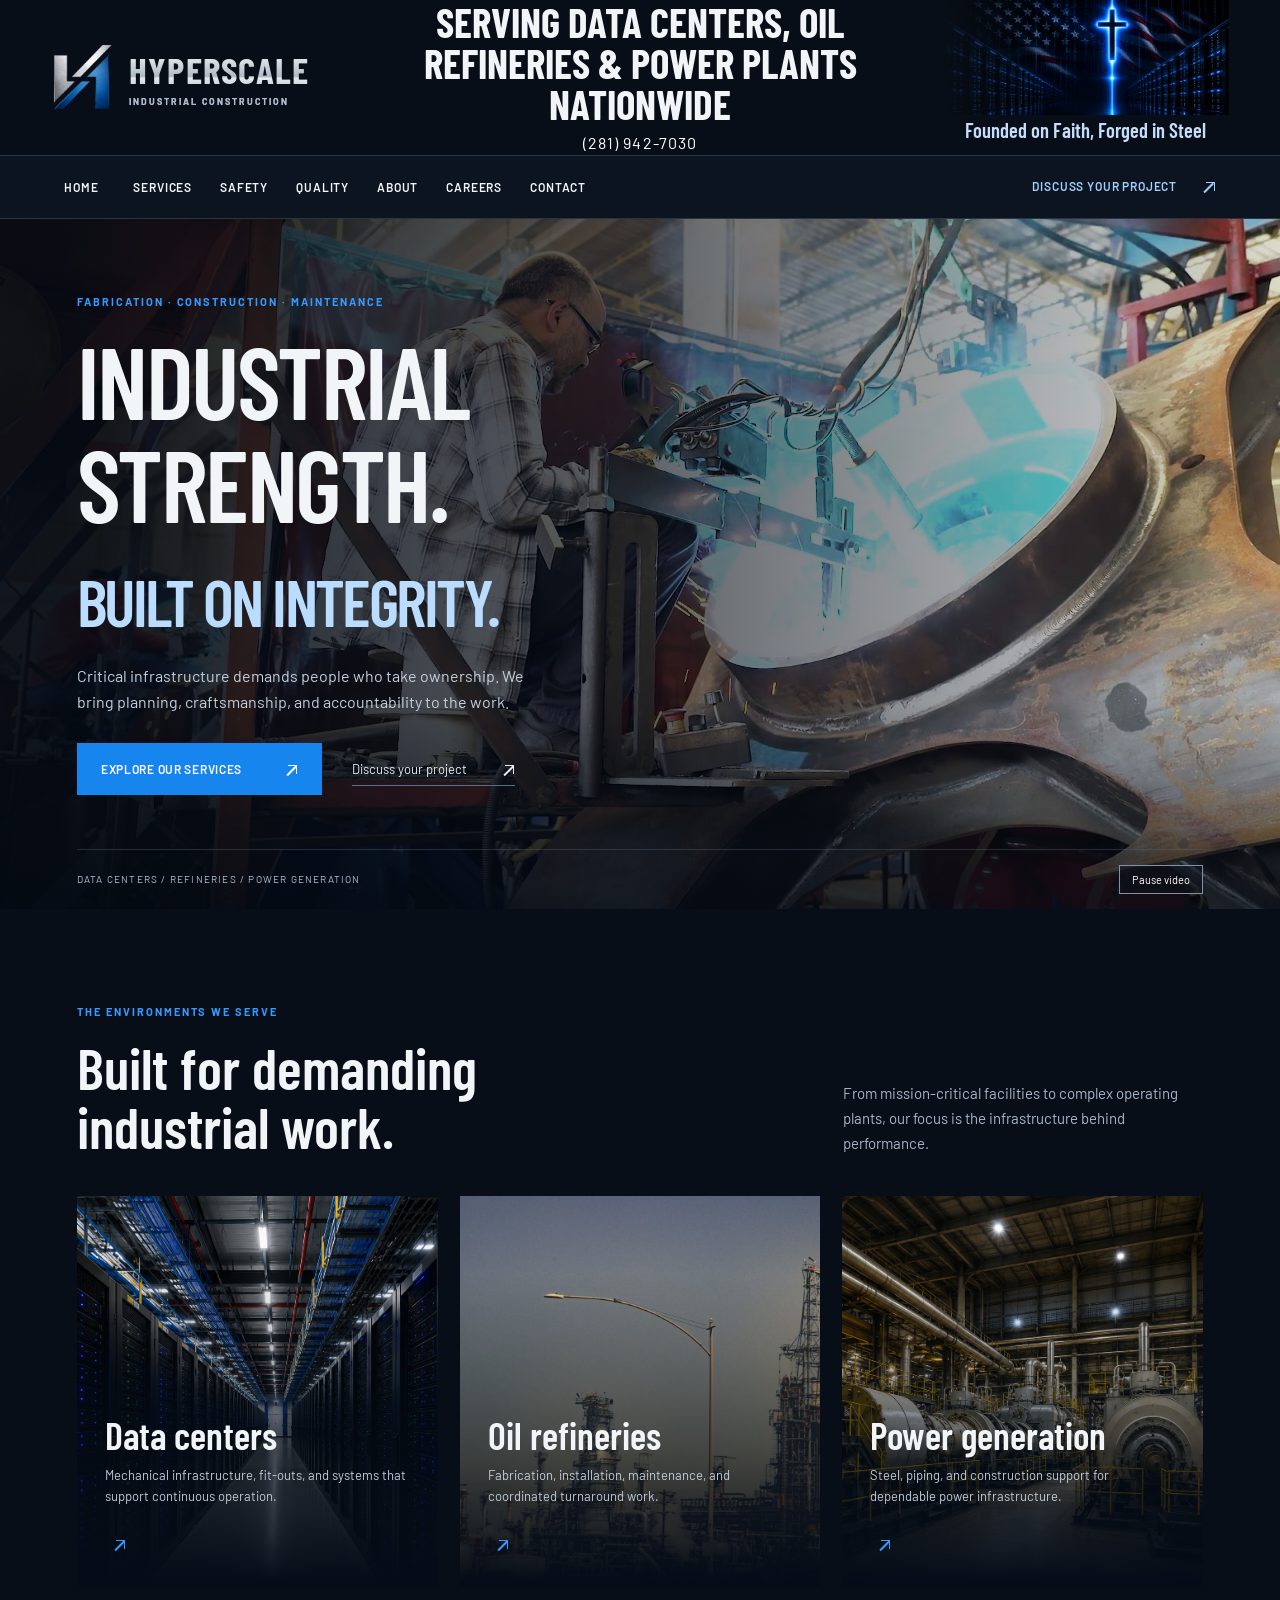
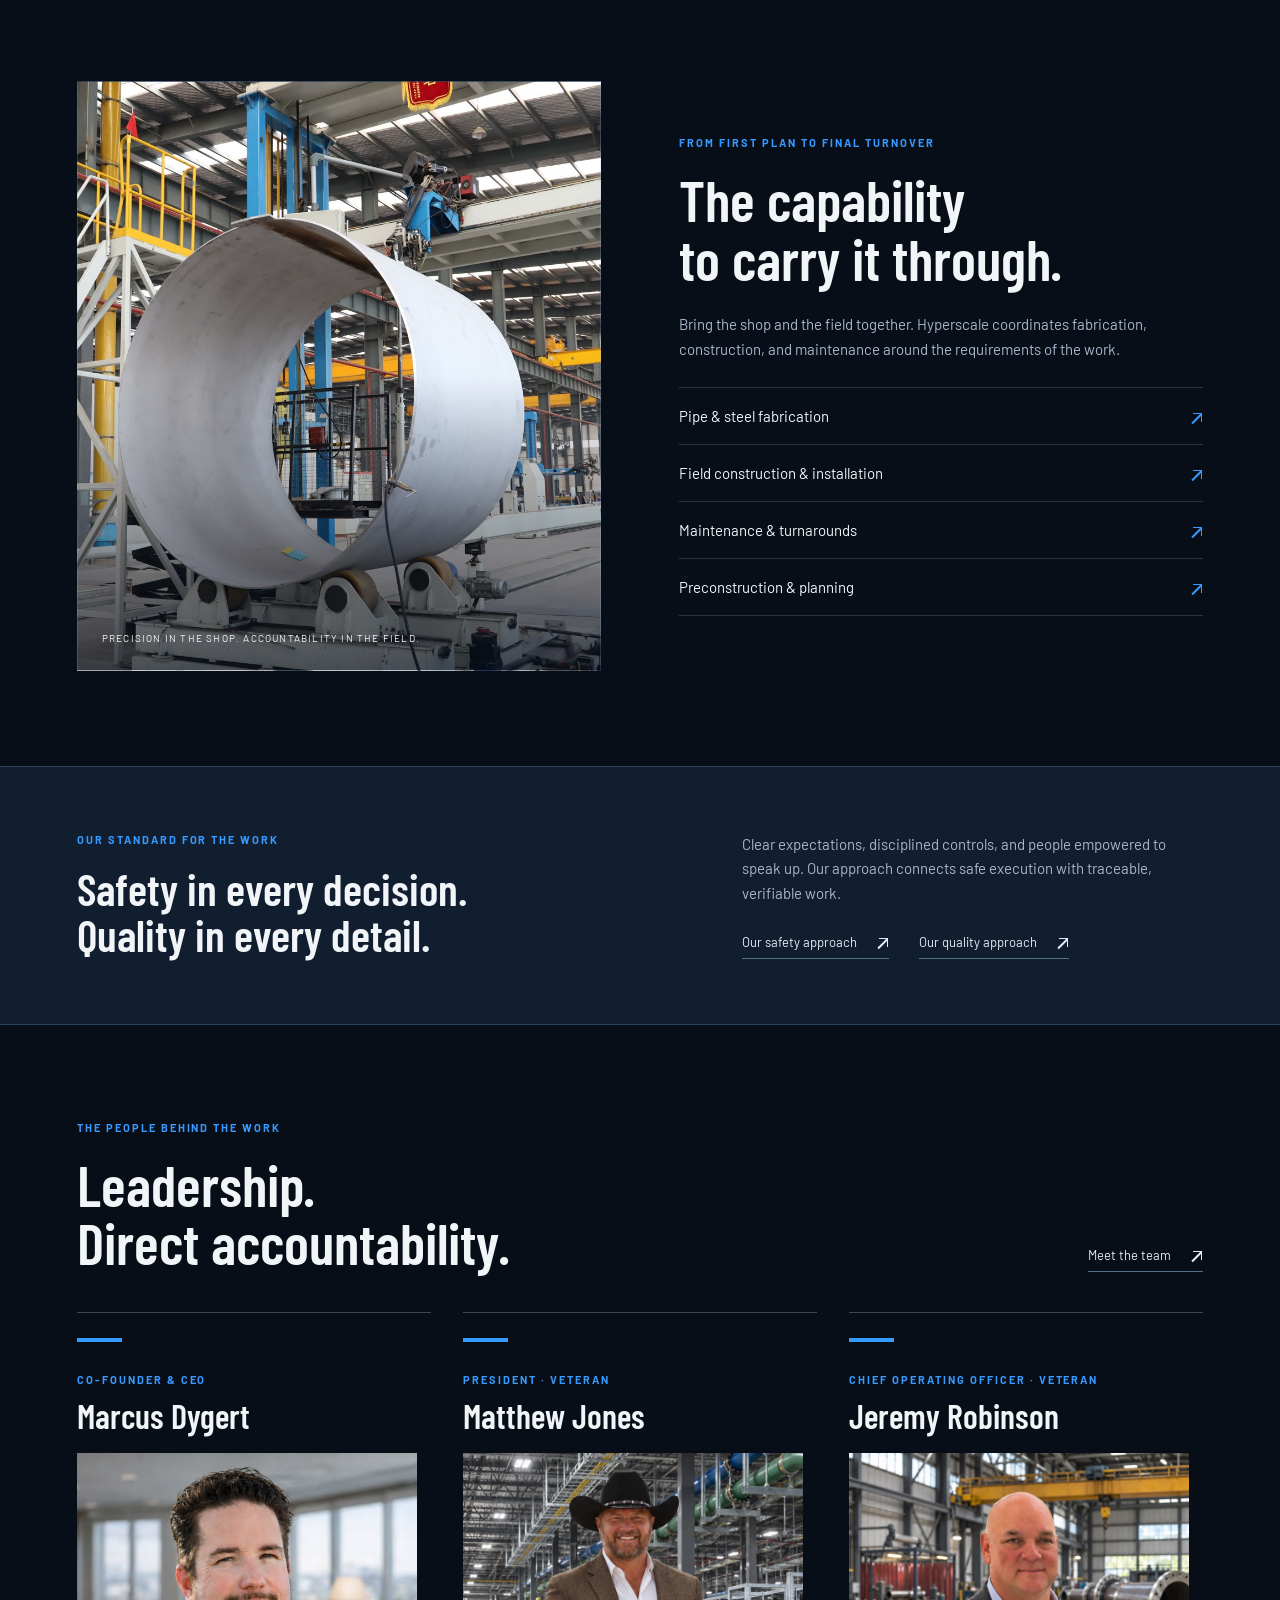
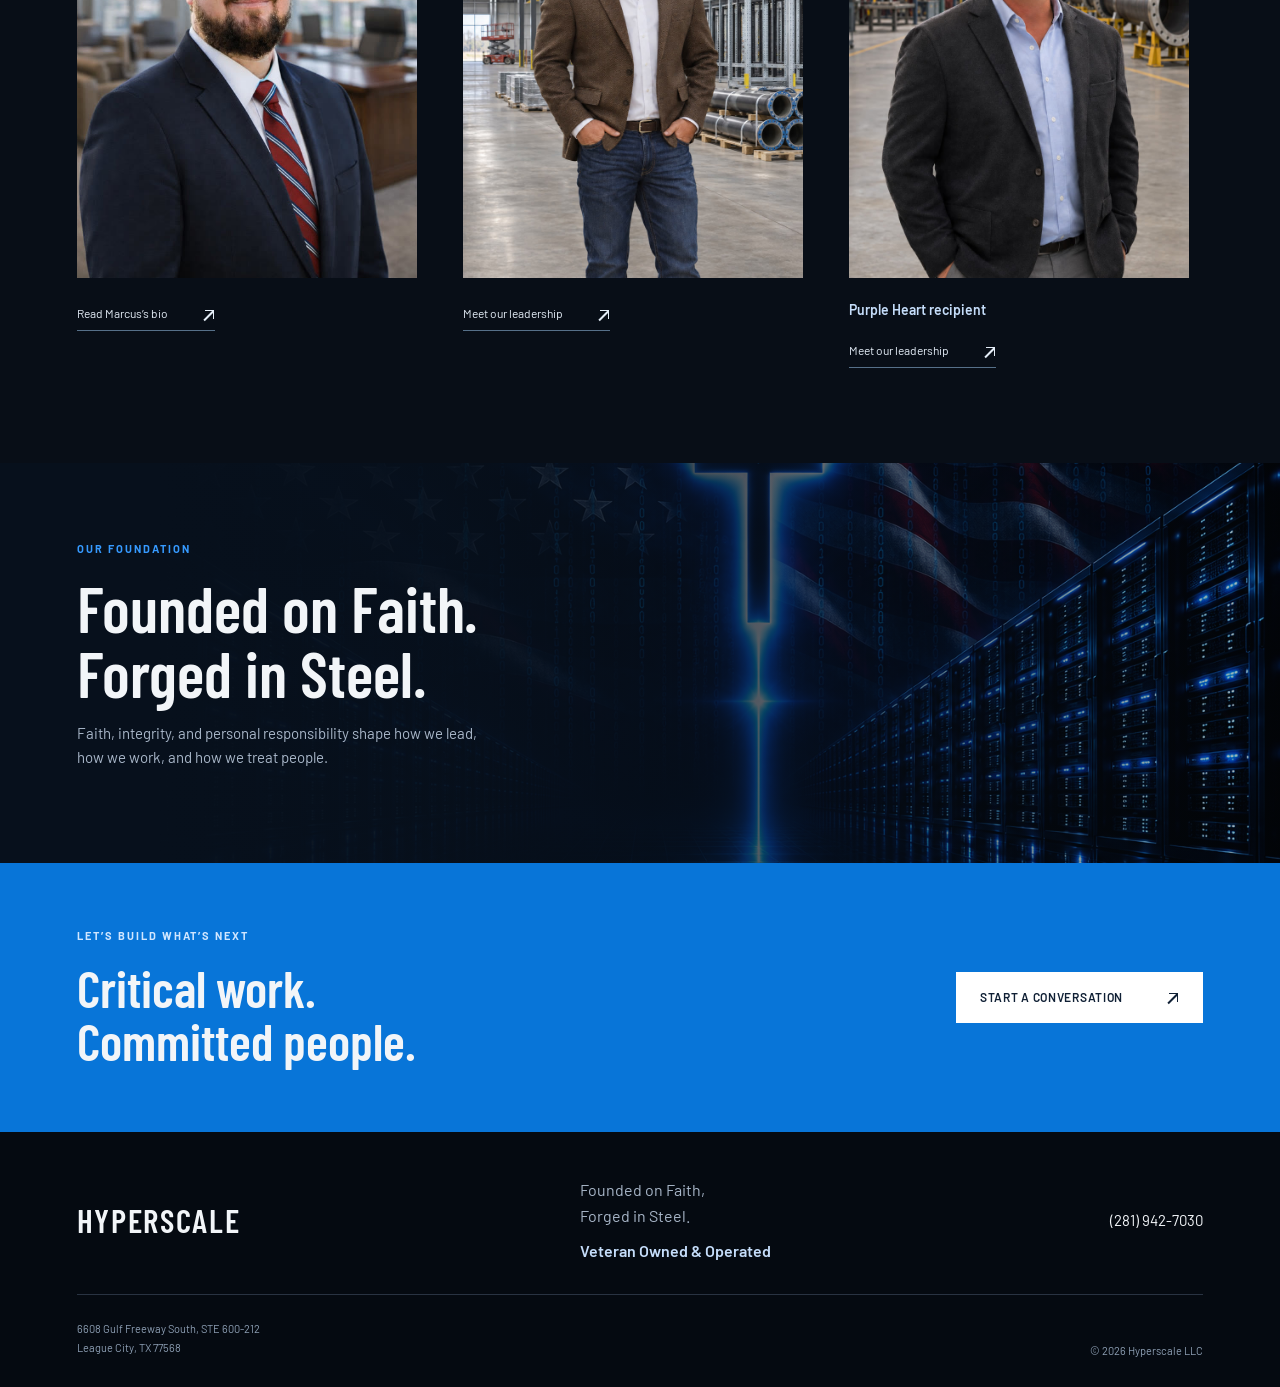
==== commit 6de8dfcb: "Hyperscale-Visual-Redesign-v7." ====
--- a/index.html
+++ b/index.html
@@ -1,495 +1,16 @@
-<!doctype html>
-<html lang="en-US">
-<head>
-	
-	<meta charset="UTF-8">
-	<meta name="viewport" content="width=device-width, initial-scale=1, maximum-scale=5, viewport-fit=cover">
-	<link rel="profile" href="https://gmpg.org/xfn/11">
-
-	<title>Hyperscale | Industrial Construction</title>
-<meta name='robots' content='max-image-preview:large' />
-
-
-
-
-<style id="wp-img-auto-sizes-contain-inline-css">
-img:is([sizes=auto i],[sizes^="auto," i]){contain-intrinsic-size:3000px 1500px}
-/*# sourceURL=wp-img-auto-sizes-contain-inline-css */
-</style>
-<link rel='stylesheet' id='blocksy-dynamic-global-css' href='./060b22d19474635e.css' media='all' />
-<style id="wp-block-library-inline-css">
-:root{--wp-block-synced-color:#7a00df;--wp-block-synced-color--rgb:122,0,223;--wp-bound-block-color:var(--wp-block-synced-color);--wp-editor-canvas-background:#ddd;--wp-admin-theme-color:#007cba;--wp-admin-theme-color--rgb:0,124,186;--wp-admin-theme-color-darker-10:#006ba1;--wp-admin-theme-color-darker-10--rgb:0,107,160.5;--wp-admin-theme-color-darker-20:#005a87;--wp-admin-theme-color-darker-20--rgb:0,90,135;--wp-admin-border-width-focus:2px}@media (min-resolution:192dpi){:root{--wp-admin-border-width-focus:1.5px}}.wp-element-button{cursor:pointer}:root .has-very-light-gray-background-color{background-color:#eee}:root .has-very-dark-gray-background-color{background-color:#313131}:root .has-very-light-gray-color{color:#eee}:root .has-very-dark-gray-color{color:#313131}:root .has-vivid-green-cyan-to-vivid-cyan-blue-gradient-background{background:linear-gradient(135deg,#00d084,#0693e3)}:root .has-purple-crush-gradient-background{background:linear-gradient(135deg,#34e2e4,#4721fb 50%,#ab1dfe)}:root .has-hazy-dawn-gradient-background{background:linear-gradient(135deg,#faaca8,#dad0ec)}:root .has-subdued-olive-gradient-background{background:linear-gradient(135deg,#fafae1,#67a671)}:root .has-atomic-cream-gradient-background{background:linear-gradient(135deg,#fdd79a,#004a59)}:root .has-nightshade-gradient-background{background:linear-gradient(135deg,#330968,#31cdcf)}:root .has-midnight-gradient-background{background:linear-gradient(135deg,#020381,#2874fc)}:root{--wp--preset--font-size--normal:16px;--wp--preset--font-size--huge:42px}.has-regular-font-size{font-size:1em}.has-larger-font-size{font-size:2.625em}.has-normal-font-size{font-size:var(--wp--preset--font-size--normal)}.has-huge-font-size{font-size:var(--wp--preset--font-size--huge)}:root .has-text-align-center{text-align:center}:root .has-text-align-left{text-align:left}:root .has-text-align-right{text-align:right}.has-fit-text{white-space:nowrap!important}#end-resizable-editor-section{display:none}.aligncenter{clear:both}.items-justified-left{justify-content:flex-start}.items-justified-center{justify-content:center}.items-justified-right{justify-content:flex-end}.items-justified-space-between{justify-content:space-between}.screen-reader-text{word-wrap:normal!important;border:0;clip-path:inset(50%);height:1px;margin:-1px;overflow:hidden;padding:0;position:absolute;width:1px;word-break:normal!important}.screen-reader-text:focus{background-color:#ddd;clip-path:none;color:#444;display:block;font-size:1em;height:auto;left:5px;line-height:normal;padding:15px 23px 14px;text-decoration:none;top:5px;width:auto;z-index:100000}html :where(.has-border-color){border-style:solid}html :where([style^=border-color],[style*=";border-color"],[style*="; border-color"]){border-style:solid}html :where([style^=border-top-color],[style*=";border-top-color"],[style*="; border-top-color"]){border-top-style:solid}html :where([style^=border-right-color],[style*=";border-right-color"],[style*="; border-right-color"]){border-right-style:solid}html :where([style^=border-bottom-color],[style*=";border-bottom-color"],[style*="; border-bottom-color"]){border-bottom-style:solid}html :where([style^=border-left-color],[style*=";border-left-color"],[style*="; border-left-color"]){border-left-style:solid}html :where([style^=border-width],[style*=";border-width"],[style*="; border-width"]){border-style:solid}html :where([style^=border-top-width],[style*=";border-top-width"],[style*="; border-top-width"]){border-top-style:solid}html :where([style^=border-right-width],[style*=";border-right-width"],[style*="; border-right-width"]){border-right-style:solid}html :where([style^=border-bottom-width],[style*=";border-bottom-width"],[style*="; border-bottom-width"]){border-bottom-style:solid}html :where([style^=border-left-width],[style*=";border-left-width"],[style*="; border-left-width"]){border-left-style:solid}html :where(img[class*=wp-image-]){height:auto;max-width:100%}:where(figure){margin:0 0 1em}html :where(.is-position-sticky){--wp-admin--admin-bar--position-offset:var(--wp-admin--admin-bar--height,0px)}@media screen and (max-width:600px){html :where(.is-position-sticky){--wp-admin--admin-bar--position-offset:0px}}
-
-/*# sourceURL=/wp-includes/css/dist/block-library/common.min.css */
-</style>
-<style id="wp-block-button-inline-css">
-.wp-block-button__link{align-content:center;box-sizing:border-box;cursor:pointer;display:inline-block;height:100%;text-align:center;word-break:break-word}.wp-block-button__link.aligncenter{text-align:center}.wp-block-button__link.alignright{text-align:right}:where(.wp-block-button__link){border-radius:9999px;box-shadow:none;padding:calc(.667em + 2px) calc(1.333em + 2px);text-decoration:none}.wp-block-button[style*=text-decoration] .wp-block-button__link{text-decoration:inherit}.wp-block-buttons>.wp-block-button.has-custom-width{max-width:none}.wp-block-buttons>.wp-block-button.has-custom-width .wp-block-button__link{width:100%}.wp-block-buttons>.wp-block-button.has-custom-font-size .wp-block-button__link{font-size:inherit}.wp-block-buttons>.wp-block-button[class*=wp-block-button__width]{width:calc(var(--wp--block-button--width)*1% - var(--wp--style--block-gap, .5em)*(1 - var(--wp--block-button--width)/100))}.wp-block-buttons>.wp-block-button.wp-block-button__width-25{width:calc(25% - var(--wp--style--block-gap, .5em)*.75)}.wp-block-buttons>.wp-block-button.wp-block-button__width-50{width:calc(50% - var(--wp--style--block-gap, .5em)*.5)}.wp-block-buttons>.wp-block-button.wp-block-button__width-75{width:calc(75% - var(--wp--style--block-gap, .5em)*.25)}.wp-block-buttons>.wp-block-button.wp-block-button__width-100{flex-basis:100%;width:100%}.wp-block-buttons.is-vertical>.wp-block-button[class*=wp-block-button__width]{width:calc(var(--wp--block-button--width)*1%)}.wp-block-buttons.is-vertical>.wp-block-button.wp-block-button__width-25{width:25%}.wp-block-buttons.is-vertical>.wp-block-button.wp-block-button__width-50{width:50%}.wp-block-buttons.is-vertical>.wp-block-button.wp-block-button__width-75{width:75%}.wp-block-button.is-style-squared,.wp-block-button__link.wp-block-button.is-style-squared{border-radius:0}.wp-block-button.no-border-radius,.wp-block-button__link.no-border-radius{border-radius:0!important}:root :where(.wp-block-button .wp-block-button__link.is-style-outline),:root :where(.wp-block-button.is-style-outline>.wp-block-button__link){border:2px solid;padding:.667em 1.333em}:root :where(.wp-block-button .wp-block-button__link.is-style-outline:not(.has-text-color)),:root :where(.wp-block-button.is-style-outline>.wp-block-button__link:not(.has-text-color)){color:currentColor}:root :where(.wp-block-button .wp-block-button__link.is-style-outline:not(.has-background)),:root :where(.wp-block-button.is-style-outline>.wp-block-button__link:not(.has-background)){background-color:transparent;background-image:none}
-/*# sourceURL=./4bd079cb4cab71bf.css */
-</style>
-<style id="wp-block-cover-inline-css">
-.wp-block-cover,.wp-block-cover-image{align-items:center;background-position:50%;box-sizing:border-box;display:flex;justify-content:center;min-height:430px;overflow:hidden;overflow:clip;padding:1em;position:relative}.wp-block-cover .has-background-dim:not([class*=-background-color]),.wp-block-cover-image .has-background-dim:not([class*=-background-color]),.wp-block-cover-image.has-background-dim:not([class*=-background-color]),.wp-block-cover.has-background-dim:not([class*=-background-color]){background-color:#000}.wp-block-cover .has-background-dim.has-background-gradient,.wp-block-cover-image .has-background-dim.has-background-gradient{background-color:transparent}.wp-block-cover-image.has-background-dim:before,.wp-block-cover.has-background-dim:before{background-color:inherit;content:""}.wp-block-cover .wp-block-cover__background,.wp-block-cover .wp-block-cover__gradient-background,.wp-block-cover-image .wp-block-cover__background,.wp-block-cover-image .wp-block-cover__gradient-background,.wp-block-cover-image.has-background-dim:not(.has-background-gradient):before,.wp-block-cover.has-background-dim:not(.has-background-gradient):before{bottom:0;left:0;opacity:.5;position:absolute;right:0;top:0}.wp-block-cover-image.has-background-dim.has-background-dim-10 .wp-block-cover__background,.wp-block-cover-image.has-background-dim.has-background-dim-10 .wp-block-cover__gradient-background,.wp-block-cover-image.has-background-dim.has-background-dim-10:not(.has-background-gradient):before,.wp-block-cover.has-background-dim.has-background-dim-10 .wp-block-cover__background,.wp-block-cover.has-background-dim.has-background-dim-10 .wp-block-cover__gradient-background,.wp-block-cover.has-background-dim.has-background-dim-10:not(.has-background-gradient):before{opacity:.1}.wp-block-cover-image.has-background-dim.has-background-dim-20 .wp-block-cover__background,.wp-block-cover-image.has-background-dim.has-background-dim-20 .wp-block-cover__gradient-background,.wp-block-cover-image.has-background-dim.has-background-dim-20:not(.has-background-gradient):before,.wp-block-cover.has-background-dim.has-background-dim-20 .wp-block-cover__background,.wp-block-cover.has-background-dim.has-background-dim-20 .wp-block-cover__gradient-background,.wp-block-cover.has-background-dim.has-background-dim-20:not(.has-background-gradient):before{opacity:.2}.wp-block-cover-image.has-background-dim.has-background-dim-30 .wp-block-cover__background,.wp-block-cover-image.has-background-dim.has-background-dim-30 .wp-block-cover__gradient-background,.wp-block-cover-image.has-background-dim.has-background-dim-30:not(.has-background-gradient):before,.wp-block-cover.has-background-dim.has-background-dim-30 .wp-block-cover__background,.wp-block-cover.has-background-dim.has-background-dim-30 .wp-block-cover__gradient-background,.wp-block-cover.has-background-dim.has-background-dim-30:not(.has-background-gradient):before{opacity:.3}.wp-block-cover-image.has-background-dim.has-background-dim-40 .wp-block-cover__background,.wp-block-cover-image.has-background-dim.has-background-dim-40 .wp-block-cover__gradient-background,.wp-block-cover-image.has-background-dim.has-background-dim-40:not(.has-background-gradient):before,.wp-block-cover.has-background-dim.has-background-dim-40 .wp-block-cover__background,.wp-block-cover.has-background-dim.has-background-dim-40 .wp-block-cover__gradient-background,.wp-block-cover.has-background-dim.has-background-dim-40:not(.has-background-gradient):before{opacity:.4}.wp-block-cover-image.has-background-dim.has-background-dim-50 .wp-block-cover__background,.wp-block-cover-image.has-background-dim.has-background-dim-50 .wp-block-cover__gradient-background,.wp-block-cover-image.has-background-dim.has-background-dim-50:not(.has-background-gradient):before,.wp-block-cover.has-background-dim.has-background-dim-50 .wp-block-cover__background,.wp-block-cover.has-background-dim.has-background-dim-50 .wp-block-cover__gradient-background,.wp-block-cover.has-background-dim.has-background-dim-50:not(.has-background-gradient):before{opacity:.5}.wp-block-cover-image.has-background-dim.has-background-dim-60 .wp-block-cover__background,.wp-block-cover-image.has-background-dim.has-background-dim-60 .wp-block-cover__gradient-background,.wp-block-cover-image.has-background-dim.has-background-dim-60:not(.has-background-gradient):before,.wp-block-cover.has-background-dim.has-background-dim-60 .wp-block-cover__background,.wp-block-cover.has-background-dim.has-background-dim-60 .wp-block-cover__gradient-background,.wp-block-cover.has-background-dim.has-background-dim-60:not(.has-background-gradient):before{opacity:.6}.wp-block-cover-image.has-background-dim.has-background-dim-70 .wp-block-cover__background,.wp-block-cover-image.has-background-dim.has-background-dim-70 .wp-block-cover__gradient-background,.wp-block-cover-image.has-background-dim.has-background-dim-70:not(.has-background-gradient):before,.wp-block-cover.has-background-dim.has-background-dim-70 .wp-block-cover__background,.wp-block-cover.has-background-dim.has-background-dim-70 .wp-block-cover__gradient-background,.wp-block-cover.has-background-dim.has-background-dim-70:not(.has-background-gradient):before{opacity:.7}.wp-block-cover-image.has-background-dim.has-background-dim-80 .wp-block-cover__background,.wp-block-cover-image.has-background-dim.has-background-dim-80 .wp-block-cover__gradient-background,.wp-block-cover-image.has-background-dim.has-background-dim-80:not(.has-background-gradient):before,.wp-block-cover.has-background-dim.has-background-dim-80 .wp-block-cover__background,.wp-block-cover.has-background-dim.has-background-dim-80 .wp-block-cover__gradient-background,.wp-block-cover.has-background-dim.has-background-dim-80:not(.has-background-gradient):before{opacity:.8}.wp-block-cover-image.has-background-dim.has-background-dim-90 .wp-block-cover__background,.wp-block-cover-image.has-background-dim.has-background-dim-90 .wp-block-cover__gradient-background,.wp-block-cover-image.has-background-dim.has-background-dim-90:not(.has-background-gradient):before,.wp-block-cover.has-background-dim.has-background-dim-90 .wp-block-cover__background,.wp-block-cover.has-background-dim.has-background-dim-90 .wp-block-cover__gradient-background,.wp-block-cover.has-background-dim.has-background-dim-90:not(.has-background-gradient):before{opacity:.9}.wp-block-cover-image.has-background-dim.has-background-dim-100 .wp-block-cover__background,.wp-block-cover-image.has-background-dim.has-background-dim-100 .wp-block-cover__gradient-background,.wp-block-cover-image.has-background-dim.has-background-dim-100:not(.has-background-gradient):before,.wp-block-cover.has-background-dim.has-background-dim-100 .wp-block-cover__background,.wp-block-cover.has-background-dim.has-background-dim-100 .wp-block-cover__gradient-background,.wp-block-cover.has-background-dim.has-background-dim-100:not(.has-background-gradient):before{opacity:1}.wp-block-cover .wp-block-cover__background.has-background-dim.has-background-dim-0,.wp-block-cover .wp-block-cover__gradient-background.has-background-dim.has-background-dim-0,.wp-block-cover-image .wp-block-cover__background.has-background-dim.has-background-dim-0,.wp-block-cover-image .wp-block-cover__gradient-background.has-background-dim.has-background-dim-0{opacity:0}.wp-block-cover .wp-block-cover__background.has-background-dim.has-background-dim-10,.wp-block-cover .wp-block-cover__gradient-background.has-background-dim.has-background-dim-10,.wp-block-cover-image .wp-block-cover__background.has-background-dim.has-background-dim-10,.wp-block-cover-image .wp-block-cover__gradient-background.has-background-dim.has-background-dim-10{opacity:.1}.wp-block-cover .wp-block-cover__background.has-background-dim.has-background-dim-20,.wp-block-cover .wp-block-cover__gradient-background.has-background-dim.has-background-dim-20,.wp-block-cover-image .wp-block-cover__background.has-background-dim.has-background-dim-20,.wp-block-cover-image .wp-block-cover__gradient-background.has-background-dim.has-background-dim-20{opacity:.2}.wp-block-cover .wp-block-cover__background.has-background-dim.has-background-dim-30,.wp-block-cover .wp-block-cover__gradient-background.has-background-dim.has-background-dim-30,.wp-block-cover-image .wp-block-cover__background.has-background-dim.has-background-dim-30,.wp-block-cover-image .wp-block-cover__gradient-background.has-background-dim.has-background-dim-30{opacity:.3}.wp-block-cover .wp-block-cover__background.has-background-dim.has-background-dim-40,.wp-block-cover .wp-block-cover__gradient-background.has-background-dim.has-background-dim-40,.wp-block-cover-image .wp-block-cover__background.has-background-dim.has-background-dim-40,.wp-block-cover-image .wp-block-cover__gradient-background.has-background-dim.has-background-dim-40{opacity:.4}.wp-block-cover .wp-block-cover__background.has-background-dim.has-background-dim-50,.wp-block-cover .wp-block-cover__gradient-background.has-background-dim.has-background-dim-50,.wp-block-cover-image .wp-block-cover__background.has-background-dim.has-background-dim-50,.wp-block-cover-image .wp-block-cover__gradient-background.has-background-dim.has-background-dim-50{opacity:.5}.wp-block-cover .wp-block-cover__background.has-background-dim.has-background-dim-60,.wp-block-cover .wp-block-cover__gradient-background.has-background-dim.has-background-dim-60,.wp-block-cover-image .wp-block-cover__background.has-background-dim.has-background-dim-60,.wp-block-cover-image .wp-block-cover__gradient-background.has-background-dim.has-background-dim-60{opacity:.6}.wp-block-cover .wp-block-cover__background.has-background-dim.has-background-dim-70,.wp-block-cover .wp-block-cover__gradient-background.has-background-dim.has-background-dim-70,.wp-block-cover-image .wp-block-cover__background.has-background-dim.has-background-dim-70,.wp-block-cover-image .wp-block-cover__gradient-background.has-background-dim.has-background-dim-70{opacity:.7}.wp-block-cover .wp-block-cover__background.has-background-dim.has-background-dim-80,.wp-block-cover .wp-block-cover__gradient-background.has-background-dim.has-background-dim-80,.wp-block-cover-image .wp-block-cover__background.has-background-dim.has-background-dim-80,.wp-block-cover-image .wp-block-cover__gradient-background.has-background-dim.has-background-dim-80{opacity:.8}.wp-block-cover .wp-block-cover__background.has-background-dim.has-background-dim-90,.wp-block-cover .wp-block-cover__gradient-background.has-background-dim.has-background-dim-90,.wp-block-cover-image .wp-block-cover__background.has-background-dim.has-background-dim-90,.wp-block-cover-image .wp-block-cover__gradient-background.has-background-dim.has-background-dim-90{opacity:.9}.wp-block-cover .wp-block-cover__background.has-background-dim.has-background-dim-100,.wp-block-cover .wp-block-cover__gradient-background.has-background-dim.has-background-dim-100,.wp-block-cover-image .wp-block-cover__background.has-background-dim.has-background-dim-100,.wp-block-cover-image .wp-block-cover__gradient-background.has-background-dim.has-background-dim-100{opacity:1}.wp-block-cover-image.alignleft,.wp-block-cover-image.alignright,.wp-block-cover.alignleft,.wp-block-cover.alignright{max-width:420px;width:100%}.wp-block-cover-image.aligncenter,.wp-block-cover-image.alignleft,.wp-block-cover-image.alignright,.wp-block-cover.aligncenter,.wp-block-cover.alignleft,.wp-block-cover.alignright{display:flex}.wp-block-cover .wp-block-cover__inner-container,.wp-block-cover-image .wp-block-cover__inner-container{color:inherit;position:relative;width:100%}.wp-block-cover-image.is-position-top-left,.wp-block-cover.is-position-top-left{align-items:flex-start;justify-content:flex-start}.wp-block-cover-image.is-position-top-center,.wp-block-cover.is-position-top-center{align-items:flex-start;justify-content:center}.wp-block-cover-image.is-position-top-right,.wp-block-cover.is-position-top-right{align-items:flex-start;justify-content:flex-end}.wp-block-cover-image.is-position-center-left,.wp-block-cover.is-position-center-left{align-items:center;justify-content:flex-start}.wp-block-cover-image.is-position-center-center,.wp-block-cover.is-position-center-center{align-items:center;justify-content:center}.wp-block-cover-image.is-position-center-right,.wp-block-cover.is-position-center-right{align-items:center;justify-content:flex-end}.wp-block-cover-image.is-position-bottom-left,.wp-block-cover.is-position-bottom-left{align-items:flex-end;justify-content:flex-start}.wp-block-cover-image.is-position-bottom-center,.wp-block-cover.is-position-bottom-center{align-items:flex-end;justify-content:center}.wp-block-cover-image.is-position-bottom-right,.wp-block-cover.is-position-bottom-right{align-items:flex-end;justify-content:flex-end}.wp-block-cover-image.has-custom-content-position.has-custom-content-position .wp-block-cover__inner-container,.wp-block-cover.has-custom-content-position.has-custom-content-position .wp-block-cover__inner-container{margin:0}.wp-block-cover-image.has-custom-content-position.has-custom-content-position.is-position-bottom-left .wp-block-cover__inner-container,.wp-block-cover-image.has-custom-content-position.has-custom-content-position.is-position-bottom-right .wp-block-cover__inner-container,.wp-block-cover-image.has-custom-content-position.has-custom-content-position.is-position-center-left .wp-block-cover__inner-container,.wp-block-cover-image.has-custom-content-position.has-custom-content-position.is-position-center-right .wp-block-cover__inner-container,.wp-block-cover-image.has-custom-content-position.has-custom-content-position.is-position-top-left .wp-block-cover__inner-container,.wp-block-cover-image.has-custom-content-position.has-custom-content-position.is-position-top-right .wp-block-cover__inner-container,.wp-block-cover.has-custom-content-position.has-custom-content-position.is-position-bottom-left .wp-block-cover__inner-container,.wp-block-cover.has-custom-content-position.has-custom-content-position.is-position-bottom-right .wp-block-cover__inner-container,.wp-block-cover.has-custom-content-position.has-custom-content-position.is-position-center-left .wp-block-cover__inner-container,.wp-block-cover.has-custom-content-position.has-custom-content-position.is-position-center-right .wp-block-cover__inner-container,.wp-block-cover.has-custom-content-position.has-custom-content-position.is-position-top-left .wp-block-cover__inner-container,.wp-block-cover.has-custom-content-position.has-custom-content-position.is-position-top-right .wp-block-cover__inner-container{margin:0;width:auto}.wp-block-cover .wp-block-cover__image-background,.wp-block-cover video.wp-block-cover__video-background,.wp-block-cover-image .wp-block-cover__image-background,.wp-block-cover-image video.wp-block-cover__video-background{border:none;bottom:0;box-shadow:none;height:100%;left:0;margin:0;max-height:none;max-width:none;-o-object-fit:cover;object-fit:cover;outline:none;padding:0;position:absolute;right:0;top:0;width:100%}.wp-block-cover .wp-block-cover__embed-background,.wp-block-cover-image .wp-block-cover__embed-background{border:none;bottom:0;box-shadow:none;height:100%;left:0;margin:0;max-height:none;max-width:none;outline:none;padding:0;pointer-events:none;position:absolute;right:0;top:0;width:100%}.wp-block-cover .wp-block-cover__embed-background .wp-block-embed__wrapper,.wp-block-cover-image .wp-block-cover__embed-background .wp-block-embed__wrapper{bottom:0;height:100%;left:0;margin:0;padding:0;position:absolute;right:0;top:0;width:100%}.wp-block-cover .wp-block-cover__embed-background .wp-block-embed__wrapper iframe,.wp-block-cover .wp-block-cover__embed-background iframe,.wp-block-cover-image .wp-block-cover__embed-background .wp-block-embed__wrapper iframe,.wp-block-cover-image .wp-block-cover__embed-background iframe{height:100vh;left:50%;min-height:100%;min-width:100%;pointer-events:none;position:absolute;top:50%;transform:translate(-50%,-50%);width:100vw}.wp-block-cover-image.has-parallax,.wp-block-cover.has-parallax,.wp-block-cover__image-background.has-parallax,video.wp-block-cover__video-background.has-parallax{background-attachment:fixed;background-repeat:no-repeat;background-size:cover}@supports (-webkit-touch-callout:inherit){.wp-block-cover-image.has-parallax,.wp-block-cover.has-parallax,.wp-block-cover__image-background.has-parallax,video.wp-block-cover__video-background.has-parallax{background-attachment:scroll}}@media (prefers-reduced-motion:reduce){.wp-block-cover-image.has-parallax,.wp-block-cover.has-parallax,.wp-block-cover__image-background.has-parallax,video.wp-block-cover__video-background.has-parallax{background-attachment:scroll}}.wp-block-cover-image.is-repeated,.wp-block-cover.is-repeated,.wp-block-cover__image-background.is-repeated,video.wp-block-cover__video-background.is-repeated{background-repeat:repeat;background-size:auto}.wp-block-cover-image-text,.wp-block-cover-image-text a,.wp-block-cover-image-text a:active,.wp-block-cover-image-text a:focus,.wp-block-cover-image-text a:hover,.wp-block-cover-text,.wp-block-cover-text a,.wp-block-cover-text a:active,.wp-block-cover-text a:focus,.wp-block-cover-text a:hover,section.wp-block-cover-image h2,section.wp-block-cover-image h2 a,section.wp-block-cover-image h2 a:active,section.wp-block-cover-image h2 a:focus,section.wp-block-cover-image h2 a:hover{color:#fff}.wp-block-cover-image .wp-block-cover.has-left-content{justify-content:flex-start}.wp-block-cover-image .wp-block-cover.has-right-content{justify-content:flex-end}.wp-block-cover-image.has-left-content .wp-block-cover-image-text,.wp-block-cover.has-left-content .wp-block-cover-text,section.wp-block-cover-image.has-left-content>h2{margin-left:0;text-align:left}.wp-block-cover-image.has-right-content .wp-block-cover-image-text,.wp-block-cover.has-right-content .wp-block-cover-text,section.wp-block-cover-image.has-right-content>h2{margin-right:0;text-align:right}.wp-block-cover .wp-block-cover-text,.wp-block-cover-image .wp-block-cover-image-text,section.wp-block-cover-image>h2{font-size:2em;line-height:1.25;margin-bottom:0;max-width:840px;padding:.44em;text-align:center;z-index:1}:where(.wp-block-cover-image:not(.has-text-color)),:where(.wp-block-cover:not(.has-text-color)){color:#fff}:where(.wp-block-cover-image.is-light:not(.has-text-color)),:where(.wp-block-cover.is-light:not(.has-text-color)){color:#000}:root :where(.wp-block-cover h1:not(.has-text-color)),:root :where(.wp-block-cover h2:not(.has-text-color)),:root :where(.wp-block-cover h3:not(.has-text-color)),:root :where(.wp-block-cover h4:not(.has-text-color)),:root :where(.wp-block-cover h5:not(.has-text-color)),:root :where(.wp-block-cover h6:not(.has-text-color)),:root :where(.wp-block-cover p:not(.has-text-color)){color:inherit}body:not(.editor-styles-wrapper) .wp-block-cover:not(.wp-block-cover:has(.wp-block-cover__background+.wp-block-cover__inner-container)) .wp-block-cover__video-background{z-index:0}body:not(.editor-styles-wrapper) .wp-block-cover:not(.wp-block-cover:has(.wp-block-cover__background+.wp-block-cover__inner-container)) .wp-block-cover__embed-background{z-index:0}body:not(.editor-styles-wrapper) .wp-block-cover:not(.wp-block-cover:has(.wp-block-cover__background+.wp-block-cover__inner-container)) .wp-block-cover__image-background{z-index:0}body:not(.editor-styles-wrapper) .wp-block-cover:not(.wp-block-cover:has(.wp-block-cover__background+.wp-block-cover__inner-container)) .wp-block-cover__background,body:not(.editor-styles-wrapper) .wp-block-cover:not(.wp-block-cover:has(.wp-block-cover__background+.wp-block-cover__inner-container)) .wp-block-cover__gradient-background,body:not(.editor-styles-wrapper) .wp-block-cover:not(.wp-block-cover:has(.wp-block-cover__background+.wp-block-cover__inner-container)).has-background-dim:not(.has-background-gradient):before{z-index:1}body:not(.editor-styles-wrapper) .wp-block-cover:not(.wp-block-cover:has(.wp-block-cover__background+.wp-block-cover__inner-container)) .wp-block-cover__inner-container{z-index:1}.has-modal-open body:not(.editor-styles-wrapper) .wp-block-cover:not(.wp-block-cover:has(.wp-block-cover__background+.wp-block-cover__inner-container)) .wp-block-cover__inner-container{z-index:auto}
-/*# sourceURL=./4ca4fcabadfb91bd.css */
-</style>
-<style id="wp-block-heading-inline-css">
-h1:where(.wp-block-heading).has-background,h2:where(.wp-block-heading).has-background,h3:where(.wp-block-heading).has-background,h4:where(.wp-block-heading).has-background,h5:where(.wp-block-heading).has-background,h6:where(.wp-block-heading).has-background{padding:1.25em 2.375em}h1.has-text-align-left[style*=writing-mode]:where([style*=vertical-lr]),h1.has-text-align-right[style*=writing-mode]:where([style*=vertical-rl]),h2.has-text-align-left[style*=writing-mode]:where([style*=vertical-lr]),h2.has-text-align-right[style*=writing-mode]:where([style*=vertical-rl]),h3.has-text-align-left[style*=writing-mode]:where([style*=vertical-lr]),h3.has-text-align-right[style*=writing-mode]:where([style*=vertical-rl]),h4.has-text-align-left[style*=writing-mode]:where([style*=vertical-lr]),h4.has-text-align-right[style*=writing-mode]:where([style*=vertical-rl]),h5.has-text-align-left[style*=writing-mode]:where([style*=vertical-lr]),h5.has-text-align-right[style*=writing-mode]:where([style*=vertical-rl]),h6.has-text-align-left[style*=writing-mode]:where([style*=vertical-lr]),h6.has-text-align-right[style*=writing-mode]:where([style*=vertical-rl]){rotate:180deg}
-/*# sourceURL=./4acd80c7b76bd120.css */
-</style>
-<style id="wp-block-image-inline-css">
-.wp-block-image>a,.wp-block-image>figure>a{display:inline-block}.wp-block-image img{box-sizing:border-box;height:auto;max-width:100%;vertical-align:bottom}@media not (prefers-reduced-motion){.wp-block-image img.hide{visibility:hidden}.wp-block-image img.show{animation:show-content-image .4s}}.wp-block-image[style*=border-radius] img,.wp-block-image[style*=border-radius]>a{border-radius:inherit}.wp-block-image.has-custom-border img{box-sizing:border-box}.wp-block-image.aligncenter{text-align:center}.wp-block-image.alignfull>a,.wp-block-image.alignwide>a{width:100%}.wp-block-image.alignfull img,.wp-block-image.alignwide img{height:auto;width:100%}.wp-block-image .aligncenter,.wp-block-image .alignleft,.wp-block-image .alignright,.wp-block-image.aligncenter,.wp-block-image.alignleft,.wp-block-image.alignright{display:table}.wp-block-image .aligncenter>figcaption,.wp-block-image .alignleft>figcaption,.wp-block-image .alignright>figcaption,.wp-block-image.aligncenter>figcaption,.wp-block-image.alignleft>figcaption,.wp-block-image.alignright>figcaption{caption-side:bottom;display:table-caption}.wp-block-image .alignleft{float:left;margin:.5em 1em .5em 0}.wp-block-image .alignright{float:right;margin:.5em 0 .5em 1em}.wp-block-image .aligncenter{margin-left:auto;margin-right:auto}.wp-block-image :where(figcaption){margin-bottom:1em;margin-top:.5em}.wp-block-image.is-style-circle-mask img{border-radius:9999px}@supports ((-webkit-mask-image:none) or (mask-image:none)) or (-webkit-mask-image:none){.wp-block-image.is-style-circle-mask img{border-radius:0;-webkit-mask-image:url('data:image/svg+xml;utf8,<svg viewBox="0 0 100 100" xmlns="http://www.w3.org/2000/svg"><circle cx="50" cy="50" r="50"/></svg>');mask-image:url('data:image/svg+xml;utf8,<svg viewBox="0 0 100 100" xmlns="http://www.w3.org/2000/svg"><circle cx="50" cy="50" r="50"/></svg>');mask-mode:alpha;-webkit-mask-position:center;mask-position:center;-webkit-mask-repeat:no-repeat;mask-repeat:no-repeat;-webkit-mask-size:contain;mask-size:contain}}:root :where(.wp-block-image.is-style-rounded img,.wp-block-image .is-style-rounded img){border-radius:9999px}.wp-block-image figure{margin:0}.wp-lightbox-container{display:flex;flex-direction:column;position:relative}.wp-lightbox-container img{cursor:zoom-in}.wp-lightbox-container img:hover+button{opacity:1}.wp-lightbox-container button{align-items:center;backdrop-filter:blur(16px) saturate(180%);background-color:rgba(90,90,90,.25);border:none;border-radius:4px;cursor:zoom-in;display:flex;height:20px;justify-content:center;opacity:0;padding:0;position:absolute;right:16px;text-align:center;top:16px;width:20px;z-index:100}@media not (prefers-reduced-motion){.wp-lightbox-container button{transition:opacity .2s ease}}.wp-lightbox-container button:focus-visible{outline:3px auto rgba(90,90,90,.25);outline:3px auto -webkit-focus-ring-color;outline-offset:3px}.wp-lightbox-container button:hover{cursor:pointer;opacity:1}.wp-lightbox-container button:focus{opacity:1}.wp-lightbox-container button:focus,.wp-lightbox-container button:hover,.wp-lightbox-container button:not(:hover):not(:active):not(.has-background){background-color:rgba(90,90,90,.25);border:none}.wp-lightbox-overlay{box-sizing:border-box;cursor:zoom-out;height:100vh;left:0;overflow:hidden;position:fixed;top:0;visibility:hidden;width:100%;z-index:100000}.wp-lightbox-overlay .wp-lightbox-close-button{align-items:center;cursor:pointer;display:flex;font-family:inherit;gap:8px;justify-content:center;line-height:1;min-height:40px;min-width:40px;padding:0 4px;position:absolute;right:calc(env(safe-area-inset-right) + 16px);top:calc(env(safe-area-inset-top) + 16px);z-index:5000000}.wp-lightbox-overlay .wp-lightbox-close-button:focus,.wp-lightbox-overlay .wp-lightbox-close-button:hover,.wp-lightbox-overlay .wp-lightbox-close-button:not(:hover):not(:active):not(.has-background){background:none;border:none}.wp-lightbox-overlay .wp-lightbox-close-button:has(.wp-lightbox-close-text:not([hidden])) .wp-lightbox-close-icon svg{height:1em;width:1em}.wp-lightbox-overlay .wp-lightbox-close-icon svg{display:block}.wp-lightbox-overlay .wp-lightbox-navigation-button-next,.wp-lightbox-overlay .wp-lightbox-navigation-button-prev{align-items:center;bottom:16px;cursor:pointer;display:flex;font-family:inherit;gap:4px;justify-content:center;line-height:1;min-height:40px;min-width:40px;padding:0 8px;position:absolute;z-index:2000002}.wp-lightbox-overlay .wp-lightbox-navigation-button-next[hidden],.wp-lightbox-overlay .wp-lightbox-navigation-button-prev[hidden]{display:none}@media (min-width:960px){.wp-lightbox-overlay .wp-lightbox-navigation-button-next,.wp-lightbox-overlay .wp-lightbox-navigation-button-prev{bottom:50%;transform:translateY(-50%)}}.wp-lightbox-overlay .wp-lightbox-navigation-button-next:focus,.wp-lightbox-overlay .wp-lightbox-navigation-button-next:hover,.wp-lightbox-overlay .wp-lightbox-navigation-button-next:not(:hover):not(:active):not(.has-background),.wp-lightbox-overlay .wp-lightbox-navigation-button-prev:focus,.wp-lightbox-overlay .wp-lightbox-navigation-button-prev:hover,.wp-lightbox-overlay .wp-lightbox-navigation-button-prev:not(:hover):not(:active):not(.has-background){background:none;border:none;padding:0 8px}.wp-lightbox-overlay .wp-lightbox-navigation-button-next:has(.wp-lightbox-navigation-text:not([hidden])) .wp-lightbox-navigation-icon svg,.wp-lightbox-overlay .wp-lightbox-navigation-button-prev:has(.wp-lightbox-navigation-text:not([hidden])) .wp-lightbox-navigation-icon svg{display:block;height:1.5em;width:1.5em}.wp-lightbox-overlay .wp-lightbox-navigation-button-prev{left:calc(env(safe-area-inset-left) + 16px)}.wp-lightbox-overlay .wp-lightbox-navigation-button-next{right:calc(env(safe-area-inset-right) + 16px)}.wp-lightbox-overlay .wp-lightbox-navigation-icon svg{vertical-align:middle}.wp-lightbox-overlay .lightbox-image-container{height:var(--wp--lightbox-container-height);left:50%;overflow:hidden;position:absolute;top:50%;transform:translate(-50%,-50%);transform-origin:top left;width:var(--wp--lightbox-container-width);z-index:2000001}.wp-lightbox-overlay .wp-block-image{align-items:center;box-sizing:border-box;display:flex;height:100%;justify-content:center;margin:0;position:relative;transform-origin:0 0;width:100%;z-index:3000000}.wp-lightbox-overlay .wp-block-image img{height:var(--wp--lightbox-image-height);min-height:var(--wp--lightbox-image-height);min-width:var(--wp--lightbox-image-width);width:var(--wp--lightbox-image-width)}.wp-lightbox-overlay .wp-block-image figcaption{display:none}.wp-lightbox-overlay button{background:none;border:none}.wp-lightbox-overlay .scrim{background-color:#fff;height:100%;opacity:.9;position:absolute;width:100%;z-index:2000000}.wp-lightbox-overlay.active{visibility:visible}@media not (prefers-reduced-motion){.wp-lightbox-overlay.active{animation:turn-on-visibility .25s both}.wp-lightbox-overlay.active img{animation:turn-on-visibility .35s both}.wp-lightbox-overlay.show-closing-animation:not(.active){animation:turn-off-visibility .35s both}.wp-lightbox-overlay.show-closing-animation:not(.active) img{animation:turn-off-visibility .25s both}.wp-lightbox-overlay.zoom.active{animation:none;opacity:1;visibility:visible}.wp-lightbox-overlay.zoom.active .lightbox-image-container{animation:lightbox-zoom-in .4s}.wp-lightbox-overlay.zoom.active .lightbox-image-container img{animation:none}.wp-lightbox-overlay.zoom.active .scrim{animation:turn-on-visibility .4s forwards}.wp-lightbox-overlay.zoom.show-closing-animation:not(.active){animation:none}.wp-lightbox-overlay.zoom.show-closing-animation:not(.active) .lightbox-image-container{animation:lightbox-zoom-out .4s}.wp-lightbox-overlay.zoom.show-closing-animation:not(.active) .lightbox-image-container img{animation:none}.wp-lightbox-overlay.zoom.show-closing-animation:not(.active) .scrim{animation:turn-off-visibility .4s forwards}}@keyframes show-content-image{0%{visibility:hidden}99%{visibility:hidden}to{visibility:visible}}@keyframes turn-on-visibility{0%{opacity:0}to{opacity:1}}@keyframes turn-off-visibility{0%{opacity:1;visibility:visible}99%{opacity:0;visibility:visible}to{opacity:0;visibility:hidden}}@keyframes lightbox-zoom-in{0%{transform:translate(calc((-100vw + var(--wp--lightbox-scrollbar-width))/2 + var(--wp--lightbox-initial-left-position)),calc(-50vh + var(--wp--lightbox-initial-top-position))) scale(var(--wp--lightbox-scale))}to{transform:translate(-50%,-50%) scale(1)}}@keyframes lightbox-zoom-out{0%{transform:translate(-50%,-50%) scale(1);visibility:visible}99%{visibility:visible}to{transform:translate(calc((-100vw + var(--wp--lightbox-scrollbar-width))/2 + var(--wp--lightbox-initial-left-position)),calc(-50vh + var(--wp--lightbox-initial-top-position))) scale(var(--wp--lightbox-scale));visibility:hidden}}
-/*# sourceURL=./fca3b555fc1fa7e1.css */
-</style>
-<link rel='stylesheet' id='wp-block-navigation-css' href='./de9eb48313df4e98.css' media='all' />
-<style id="wp-block-paragraph-inline-css">
-.is-small-text{font-size:.875em}.is-regular-text{font-size:1em}.is-large-text{font-size:2.25em}.is-larger-text{font-size:3em}.has-drop-cap:not(:focus):first-letter{float:left;font-size:8.4em;font-style:normal;font-weight:100;line-height:.68;margin:.05em .1em 0 0;text-transform:uppercase}body.rtl .has-drop-cap:not(:focus):first-letter{float:none;margin-left:.1em}p.has-drop-cap.has-background{overflow:hidden}:root :where(p.has-background){padding:1.25em 2.375em}:where(p.has-text-color:not(.has-link-color)) a{color:inherit}p.has-text-align-left[style*="writing-mode:vertical-lr"],p.has-text-align-right[style*="writing-mode:vertical-rl"]{rotate:180deg}
-/*# sourceURL=./a43380d966bb9f83.css */
-</style>
-<style id="wp-block-buttons-inline-css">
-.wp-block-buttons{box-sizing:border-box}.wp-block-buttons.is-vertical{flex-direction:column}.wp-block-buttons.is-vertical>.wp-block-button:last-child{margin-bottom:0}.wp-block-buttons>.wp-block-button{display:inline-block;margin:0}.wp-block-buttons.is-content-justification-left{justify-content:flex-start}.wp-block-buttons.is-content-justification-left.is-vertical{align-items:flex-start}.wp-block-buttons.is-content-justification-center{justify-content:center}.wp-block-buttons.is-content-justification-center.is-vertical{align-items:center}.wp-block-buttons.is-content-justification-right{justify-content:flex-end}.wp-block-buttons.is-content-justification-right.is-vertical{align-items:flex-end}.wp-block-buttons.is-content-justification-space-between{justify-content:space-between}.wp-block-buttons.aligncenter{text-align:center}.wp-block-buttons:not(.is-content-justification-space-between,.is-content-justification-right,.is-content-justification-left,.is-content-justification-center) .wp-block-button.aligncenter{margin-left:auto;margin-right:auto;width:100%}.wp-block-buttons[style*=text-decoration] .wp-block-button,.wp-block-buttons[style*=text-decoration] .wp-block-button__link{text-decoration:inherit}.wp-block-buttons.has-custom-font-size .wp-block-button__link{font-size:inherit}.wp-block-buttons .wp-block-button__link{width:100%}.wp-block-button.aligncenter{text-align:center}
-/*# sourceURL=./d79ea7b7b5621b54.css */
-</style>
-<style id="wp-block-columns-inline-css">
-.wp-block-columns{box-sizing:border-box;display:flex;flex-wrap:wrap!important}@media (min-width:782px){.wp-block-columns{flex-wrap:nowrap!important}}.wp-block-columns{align-items:normal!important}.wp-block-columns.are-vertically-aligned-top{align-items:flex-start}.wp-block-columns.are-vertically-aligned-center{align-items:center}.wp-block-columns.are-vertically-aligned-bottom{align-items:flex-end}@media (max-width:781px){.wp-block-columns:not(.is-not-stacked-on-mobile)>.wp-block-column{flex-basis:100%!important}}@media (min-width:782px){.wp-block-columns:not(.is-not-stacked-on-mobile)>.wp-block-column{flex-basis:0;flex-grow:1}.wp-block-columns:not(.is-not-stacked-on-mobile)>.wp-block-column[style*=flex-basis]{flex-grow:0}}.wp-block-columns.is-not-stacked-on-mobile{flex-wrap:nowrap!important}.wp-block-columns.is-not-stacked-on-mobile>.wp-block-column{flex-basis:0;flex-grow:1}.wp-block-columns.is-not-stacked-on-mobile>.wp-block-column[style*=flex-basis]{flex-grow:0}:where(.wp-block-columns){margin-bottom:1.75em}:where(.wp-block-columns.has-background){padding:1.25em 2.375em}.wp-block-column{flex-grow:1;min-width:0;overflow-wrap:break-word;word-break:break-word}.wp-block-column.is-vertically-aligned-top{align-self:flex-start}.wp-block-column.is-vertically-aligned-center{align-self:center}.wp-block-column.is-vertically-aligned-bottom{align-self:flex-end}.wp-block-column.is-vertically-aligned-stretch{align-self:stretch}.wp-block-column.is-vertically-aligned-bottom,.wp-block-column.is-vertically-aligned-center,.wp-block-column.is-vertically-aligned-top{width:100%}
-/*# sourceURL=./1a637888b6a5b786.css */
-</style>
-<style id="wp-block-group-inline-css">
-.wp-block-group{box-sizing:border-box}:where(.wp-block-group.wp-block-group-is-layout-constrained){position:relative}
-/*# sourceURL=./801d5addbc616e1c.css */
-</style>
-
-
-<style id="site-designer-shared-pattern-classes-inline-css">
-/* Dark cover/section overlay + on-dark text. */
-body .wp-site-blocks .is-style-overlay-dark .wp-block-cover__background { background-color: var(--wp--preset--color--base-3); color: var(--wp--preset--color--contrast-3); }
-.wp-block-cover.is-style-overlay-dark .wp-block-cover__background.has-background-dim { opacity: 0.50 !important; }
-:is(.wp-block-designsetgo-section, .wp-block-designsetgo-scroll-slides).is-style-overlay-dark { --dsgo-overlay-color: var(--wp--preset--color--base-3); --dsgo-overlay-opacity: 0.50; color: var(--wp--preset--color--contrast-3); }
-.dsgo-image-accordion-item.is-style-overlay-dark { --dsgo-overlay-color: var(--wp--preset--color--base-3); }
-.wp-block-group.has-background.is-style-overlay-dark { box-shadow: inset 0 0 0 9999px color-mix(in srgb, var(--wp--preset--color--base-3) 50%, transparent); }
-body .wp-site-blocks .is-style-overlay-dark, body .wp-site-blocks .is-style-on-dark { --dsgo-text-color: var(--wp--preset--color--contrast-3); color: var(--wp--preset--color--contrast-3) !important; }
-body .wp-site-blocks .is-style-overlay-dark :is(h1,h2,h3,h4,h5,h6,p,li,blockquote,cite), body .wp-site-blocks .is-style-on-dark :is(h1,h2,h3,h4,h5,h6,p,li,blockquote,cite) { color: var(--wp--preset--color--contrast-3) !important; }
-
-/* Solid dark section background + light text. */
-.is-style-bg-dark { background-color: var(--wp--preset--color--contrast); color: var(--wp--preset--color--base); }
-.is-style-bg-dark a { color: var(--wp--preset--color--base); }
-/*# sourceURL=site-designer-shared-pattern-classes-inline-css */
-</style>
-<style id="global-styles-inline-css">
-:root{--wp--preset--aspect-ratio--square: 1;--wp--preset--aspect-ratio--4-3: 4/3;--wp--preset--aspect-ratio--3-4: 3/4;--wp--preset--aspect-ratio--3-2: 3/2;--wp--preset--aspect-ratio--2-3: 2/3;--wp--preset--aspect-ratio--16-9: 16/9;--wp--preset--aspect-ratio--9-16: 9/16;--wp--preset--color--black: #000000;--wp--preset--color--cyan-bluish-gray: #abb8c3;--wp--preset--color--white: #ffffff;--wp--preset--color--pale-pink: #f78da7;--wp--preset--color--vivid-red: #cf2e2e;--wp--preset--color--luminous-vivid-orange: #ff6900;--wp--preset--color--luminous-vivid-amber: #fcb900;--wp--preset--color--light-green-cyan: #7bdcb5;--wp--preset--color--vivid-green-cyan: #00d084;--wp--preset--color--pale-cyan-blue: #8ed1fc;--wp--preset--color--vivid-cyan-blue: #0693e3;--wp--preset--color--vivid-purple: #9b51e0;--wp--preset--color--palette-color-1: var(--theme-palette-color-1, #2872fa);--wp--preset--color--palette-color-2: var(--theme-palette-color-2, #1559ed);--wp--preset--color--palette-color-3: var(--theme-palette-color-3, #3A4F66);--wp--preset--color--palette-color-4: var(--theme-palette-color-4, #192a3d);--wp--preset--color--palette-color-5: var(--theme-palette-color-5, #e1e8ed);--wp--preset--color--palette-color-6: var(--theme-palette-color-6, #f2f5f7);--wp--preset--color--palette-color-7: var(--theme-palette-color-7, #FAFBFC);--wp--preset--color--palette-color-8: var(--theme-palette-color-8, #ffffff);--wp--preset--gradient--vivid-cyan-blue-to-vivid-purple: linear-gradient(135deg,rgb(6,147,227) 0%,rgb(155,81,224) 100%);--wp--preset--gradient--light-green-cyan-to-vivid-green-cyan: linear-gradient(135deg,rgb(122,220,180) 0%,rgb(0,208,130) 100%);--wp--preset--gradient--luminous-vivid-amber-to-luminous-vivid-orange: linear-gradient(135deg,rgb(252,185,0) 0%,rgb(255,105,0) 100%);--wp--preset--gradient--luminous-vivid-orange-to-vivid-red: linear-gradient(135deg,rgb(255,105,0) 0%,rgb(207,46,46) 100%);--wp--preset--gradient--very-light-gray-to-cyan-bluish-gray: linear-gradient(135deg,rgb(238,238,238) 0%,rgb(169,184,195) 100%);--wp--preset--gradient--cool-to-warm-spectrum: linear-gradient(135deg,rgb(74,234,220) 0%,rgb(151,120,209) 20%,rgb(207,42,186) 40%,rgb(238,44,130) 60%,rgb(251,105,98) 80%,rgb(254,248,76) 100%);--wp--preset--gradient--blush-light-purple: linear-gradient(135deg,rgb(255,206,236) 0%,rgb(152,150,240) 100%);--wp--preset--gradient--blush-bordeaux: linear-gradient(135deg,rgb(254,205,165) 0%,rgb(254,45,45) 50%,rgb(107,0,62) 100%);--wp--preset--gradient--luminous-dusk: linear-gradient(135deg,rgb(255,203,112) 0%,rgb(199,81,192) 50%,rgb(65,88,208) 100%);--wp--preset--gradient--pale-ocean: linear-gradient(135deg,rgb(255,245,203) 0%,rgb(182,227,212) 50%,rgb(51,167,181) 100%);--wp--preset--gradient--electric-grass: linear-gradient(135deg,rgb(202,248,128) 0%,rgb(113,206,126) 100%);--wp--preset--gradient--midnight: linear-gradient(135deg,rgb(2,3,129) 0%,rgb(40,116,252) 100%);--wp--preset--gradient--juicy-peach: linear-gradient(to right, #ffecd2 0%, #fcb69f 100%);--wp--preset--gradient--young-passion: linear-gradient(to right, #ff8177 0%, #ff867a 0%, #ff8c7f 21%, #f99185 52%, #cf556c 78%, #b12a5b 100%);--wp--preset--gradient--true-sunset: linear-gradient(to right, #fa709a 0%, #fee140 100%);--wp--preset--gradient--morpheus-den: linear-gradient(to top, #30cfd0 0%, #330867 100%);--wp--preset--gradient--plum-plate: linear-gradient(135deg, #667eea 0%, #764ba2 100%);--wp--preset--gradient--aqua-splash: linear-gradient(15deg, #13547a 0%, #80d0c7 100%);--wp--preset--gradient--love-kiss: linear-gradient(to top, #ff0844 0%, #ffb199 100%);--wp--preset--gradient--new-retrowave: linear-gradient(to top, #3b41c5 0%, #a981bb 49%, #ffc8a9 100%);--wp--preset--gradient--plum-bath: linear-gradient(to top, #cc208e 0%, #6713d2 100%);--wp--preset--gradient--high-flight: linear-gradient(to right, #0acffe 0%, #495aff 100%);--wp--preset--gradient--teen-party: linear-gradient(135deg, #FF057C 0%, #8D0B93 50%, #321575 100%);--wp--preset--gradient--fabled-sunset: linear-gradient(135deg, #231557 0%, #44107A 29%, #FF1361 67%, #FFF800 100%);--wp--preset--gradient--arielle-smile: radial-gradient(circle 248px at center, #16d9e3 0%, #30c7ec 47%, #46aef7 100%);--wp--preset--gradient--itmeo-branding: linear-gradient(180deg, #2af598 0%, #009efd 100%);--wp--preset--gradient--deep-blue: linear-gradient(to right, #6a11cb 0%, #2575fc 100%);--wp--preset--gradient--strong-bliss: linear-gradient(to right, #f78ca0 0%, #f9748f 19%, #fd868c 60%, #fe9a8b 100%);--wp--preset--gradient--sweet-period: linear-gradient(to top, #3f51b1 0%, #5a55ae 13%, #7b5fac 25%, #8f6aae 38%, #a86aa4 50%, #cc6b8e 62%, #f18271 75%, #f3a469 87%, #f7c978 100%);--wp--preset--gradient--purple-division: linear-gradient(to top, #7028e4 0%, #e5b2ca 100%);--wp--preset--gradient--cold-evening: linear-gradient(to top, #0c3483 0%, #a2b6df 100%, #6b8cce 100%, #a2b6df 100%);--wp--preset--gradient--mountain-rock: linear-gradient(to right, #868f96 0%, #596164 100%);--wp--preset--gradient--desert-hump: linear-gradient(to top, #c79081 0%, #dfa579 100%);--wp--preset--gradient--ethernal-constance: linear-gradient(to top, #09203f 0%, #537895 100%);--wp--preset--gradient--happy-memories: linear-gradient(300deg, #ff5858 0%, #f09819 100%);--wp--preset--gradient--grown-early: linear-gradient(to top, #0ba360 0%, #3cba92 100%);--wp--preset--gradient--morning-salad: linear-gradient(135deg, #B7F8DB 0%, #50A7C2 100%);--wp--preset--gradient--night-call: linear-gradient(135deg, #AC32E4 0%, #7918F2 48%, #4801FF 100%);--wp--preset--gradient--mind-crawl: linear-gradient(135deg, #473B7B 0%, #3584A7 51%, #30D2BE 100%);--wp--preset--gradient--angel-care: linear-gradient(135deg, #FFE29F 0%, #FFA99F 48%, #FF719A 100%);--wp--preset--gradient--juicy-cake: linear-gradient(to top, #e14fad 0%, #f9d423 100%);--wp--preset--gradient--rich-metal: linear-gradient(to right, #d7d2cc 0%, #304352 100%);--wp--preset--gradient--mole-hall: linear-gradient(340deg, #616161 0%, #9bc5c3 100%);--wp--preset--gradient--cloudy-knoxville: linear-gradient(120deg, #fdfbfb 0%, #ebedee 100%);--wp--preset--gradient--soft-grass: linear-gradient(to top, #c1dfc4 0%, #deecdd 100%);--wp--preset--gradient--saint-petersburg: linear-gradient(135deg, #f5f7fa 0%, #c3cfe2 100%);--wp--preset--gradient--everlasting-sky: linear-gradient(135deg, #fdfcfb 0%, #e2d1c3 100%);--wp--preset--gradient--kind-steel: linear-gradient(340deg, #e9defa 0%, #fbfcdb 100%);--wp--preset--gradient--over-sun: linear-gradient(60deg, #abecd6 0%, #fbed96 100%);--wp--preset--gradient--premium-white: linear-gradient(to top, #d5d4d0 0%, #d5d4d0 1%, #eeeeec 31%, #efeeec 75%, #e9e9e7 100%);--wp--preset--gradient--clean-mirror: linear-gradient(45deg, #93a5cf 0%, #e4efe9 100%);--wp--preset--gradient--wild-apple: linear-gradient(to top, #d299c2 0%, #fef9d7 100%);--wp--preset--gradient--snow-again: linear-gradient(to top, #e6e9f0 0%, #eef1f5 100%);--wp--preset--gradient--confident-cloud: linear-gradient(to top, #dad4ec 0%, #dad4ec 1%, #f3e7e9 100%);--wp--preset--gradient--glass-water: linear-gradient(to top, #dfe9f3 0%, white 100%);--wp--preset--gradient--perfect-white: linear-gradient(135deg, #E3FDF5 0%, #FFE6FA 100%);--wp--preset--font-size--small: 13px;--wp--preset--font-size--medium: 20px;--wp--preset--font-size--large: clamp(22px, 1.375rem + ((1vw - 3.2px) * 0.625), 30px);--wp--preset--font-size--x-large: clamp(30px, 1.875rem + ((1vw - 3.2px) * 1.563), 50px);--wp--preset--font-size--xx-large: clamp(45px, 2.813rem + ((1vw - 3.2px) * 2.734), 80px);--wp--preset--spacing--20: 0.44rem;--wp--preset--spacing--30: 0.67rem;--wp--preset--spacing--40: 1rem;--wp--preset--spacing--50: 1.5rem;--wp--preset--spacing--60: 2.25rem;--wp--preset--spacing--70: 3.38rem;--wp--preset--spacing--80: 5.06rem;--wp--preset--shadow--natural: 6px 6px 9px rgba(0, 0, 0, 0.2);--wp--preset--shadow--deep: 12px 12px 50px rgba(0, 0, 0, 0.4);--wp--preset--shadow--sharp: 6px 6px 0px rgba(0, 0, 0, 0.2);--wp--preset--shadow--outlined: 6px 6px 0px -3px rgb(255, 255, 255), 6px 6px rgb(0, 0, 0);--wp--preset--shadow--crisp: 6px 6px 0px rgb(0, 0, 0);}.wp-block-button{--wp--preset--dimension--25: 25%;--wp--preset--dimension--50: 50%;--wp--preset--dimension--75: 75%;--wp--preset--dimension--100: 100%;}:root { --wp--style--global--content-size: var(--theme-block-max-width);--wp--style--global--wide-size: var(--theme-block-wide-max-width); }:where(body) { margin: 0; }.wp-site-blocks > .alignleft { float: left; margin-right: 2em; }.wp-site-blocks > .alignright { float: right; margin-left: 2em; }.wp-site-blocks > .aligncenter { justify-content: center; margin-left: auto; margin-right: auto; }:where(.wp-site-blocks) > * { margin-block-start: var(--theme-content-spacing); margin-block-end: 0; }:where(.wp-site-blocks) > :first-child { margin-block-start: 0; }:where(.wp-site-blocks) > :last-child { margin-block-end: 0; }:root { --wp--style--block-gap: var(--theme-content-spacing); }:root :where(.is-layout-flow) > :first-child{margin-block-start: 0;}:root :where(.is-layout-flow) > :last-child{margin-block-end: 0;}:root :where(.is-layout-flow) > *{margin-block-start: var(--theme-content-spacing);margin-block-end: 0;}:root :where(.is-layout-constrained) > :first-child{margin-block-start: 0;}:root :where(.is-layout-constrained) > :last-child{margin-block-end: 0;}:root :where(.is-layout-constrained) > *{margin-block-start: var(--theme-content-spacing);margin-block-end: 0;}:root :where(.is-layout-flex){gap: var(--theme-content-spacing);}:root :where(.is-layout-grid){gap: var(--theme-content-spacing);}.is-layout-flow > .alignleft{float: left;margin-inline-start: 0;margin-inline-end: 2em;}.is-layout-flow > .alignright{float: right;margin-inline-start: 2em;margin-inline-end: 0;}.is-layout-flow > .aligncenter{margin-left: auto !important;margin-right: auto !important;}.is-layout-constrained > .alignleft{float: left;margin-inline-start: 0;margin-inline-end: 2em;}.is-layout-constrained > .alignright{float: right;margin-inline-start: 2em;margin-inline-end: 0;}.is-layout-constrained > .aligncenter{margin-left: auto !important;margin-right: auto !important;}.is-layout-constrained > :where(:not(.alignleft):not(.alignright):not(.alignfull)){max-width: var(--wp--style--global--content-size);margin-left: auto !important;margin-right: auto !important;}.is-layout-constrained > .alignwide{max-width: var(--wp--style--global--wide-size);}body .is-layout-flex{display: flex;}.is-layout-flex{flex-wrap: wrap;align-items: center;}.is-layout-flex > :is(*, div){margin: 0;}body .is-layout-grid{display: grid;}.is-layout-grid > :is(*, div){margin: 0;}body{padding-top: 0px;padding-right: 0px;padding-bottom: 0px;padding-left: 0px;}:root :where(.wp-element-button, .wp-block-button__link){font-style: inherit;font-weight: inherit;letter-spacing: inherit;text-transform: inherit;}.has-black-color{color: var(--wp--preset--color--black) !important;}.has-cyan-bluish-gray-color{color: var(--wp--preset--color--cyan-bluish-gray) !important;}.has-white-color{color: var(--wp--preset--color--white) !important;}.has-pale-pink-color{color: var(--wp--preset--color--pale-pink) !important;}.has-vivid-red-color{color: var(--wp--preset--color--vivid-red) !important;}.has-luminous-vivid-orange-color{color: var(--wp--preset--color--luminous-vivid-orange) !important;}.has-luminous-vivid-amber-color{color: var(--wp--preset--color--luminous-vivid-amber) !important;}.has-light-green-cyan-color{color: var(--wp--preset--color--light-green-cyan) !important;}.has-vivid-green-cyan-color{color: var(--wp--preset--color--vivid-green-cyan) !important;}.has-pale-cyan-blue-color{color: var(--wp--preset--color--pale-cyan-blue) !important;}.has-vivid-cyan-blue-color{color: var(--wp--preset--color--vivid-cyan-blue) !important;}.has-vivid-purple-color{color: var(--wp--preset--color--vivid-purple) !important;}.has-palette-color-1-color{color: var(--wp--preset--color--palette-color-1) !important;}.has-palette-color-2-color{color: var(--wp--preset--color--palette-color-2) !important;}.has-palette-color-3-color{color: var(--wp--preset--color--palette-color-3) !important;}.has-palette-color-4-color{color: var(--wp--preset--color--palette-color-4) !important;}.has-palette-color-5-color{color: var(--wp--preset--color--palette-color-5) !important;}.has-palette-color-6-color{color: var(--wp--preset--color--palette-color-6) !important;}.has-palette-color-7-color{color: var(--wp--preset--color--palette-color-7) !important;}.has-palette-color-8-color{color: var(--wp--preset--color--palette-color-8) !important;}.has-black-background-color{background-color: var(--wp--preset--color--black) !important;}.has-cyan-bluish-gray-background-color{background-color: var(--wp--preset--color--cyan-bluish-gray) !important;}.has-white-background-color{background-color: var(--wp--preset--color--white) !important;}.has-pale-pink-background-color{background-color: var(--wp--preset--color--pale-pink) !important;}.has-vivid-red-background-color{background-color: var(--wp--preset--color--vivid-red) !important;}.has-luminous-vivid-orange-background-color{background-color: var(--wp--preset--color--luminous-vivid-orange) !important;}.has-luminous-vivid-amber-background-color{background-color: var(--wp--preset--color--luminous-vivid-amber) !important;}.has-light-green-cyan-background-color{background-color: var(--wp--preset--color--light-green-cyan) !important;}.has-vivid-green-cyan-background-color{background-color: var(--wp--preset--color--vivid-green-cyan) !important;}.has-pale-cyan-blue-background-color{background-color: var(--wp--preset--color--pale-cyan-blue) !important;}.has-vivid-cyan-blue-background-color{background-color: var(--wp--preset--color--vivid-cyan-blue) !important;}.has-vivid-purple-background-color{background-color: var(--wp--preset--color--vivid-purple) !important;}.has-palette-color-1-background-color{background-color: var(--wp--preset--color--palette-color-1) !important;}.has-palette-color-2-background-color{background-color: var(--wp--preset--color--palette-color-2) !important;}.has-palette-color-3-background-color{background-color: var(--wp--preset--color--palette-color-3) !important;}.has-palette-color-4-background-color{background-color: var(--wp--preset--color--palette-color-4) !important;}.has-palette-color-5-background-color{background-color: var(--wp--preset--color--palette-color-5) !important;}.has-palette-color-6-background-color{background-color: var(--wp--preset--color--palette-color-6) !important;}.has-palette-color-7-background-color{background-color: var(--wp--preset--color--palette-color-7) !important;}.has-palette-color-8-background-color{background-color: var(--wp--preset--color--palette-color-8) !important;}.has-black-border-color{border-color: var(--wp--preset--color--black) !important;}.has-cyan-bluish-gray-border-color{border-color: var(--wp--preset--color--cyan-bluish-gray) !important;}.has-white-border-color{border-color: var(--wp--preset--color--white) !important;}.has-pale-pink-border-color{border-color: var(--wp--preset--color--pale-pink) !important;}.has-vivid-red-border-color{border-color: var(--wp--preset--color--vivid-red) !important;}.has-luminous-vivid-orange-border-color{border-color: var(--wp--preset--color--luminous-vivid-orange) !important;}.has-luminous-vivid-amber-border-color{border-color: var(--wp--preset--color--luminous-vivid-amber) !important;}.has-light-green-cyan-border-color{border-color: var(--wp--preset--color--light-green-cyan) !important;}.has-vivid-green-cyan-border-color{border-color: var(--wp--preset--color--vivid-green-cyan) !important;}.has-pale-cyan-blue-border-color{border-color: var(--wp--preset--color--pale-cyan-blue) !important;}.has-vivid-cyan-blue-border-color{border-color: var(--wp--preset--color--vivid-cyan-blue) !important;}.has-vivid-purple-border-color{border-color: var(--wp--preset--color--vivid-purple) !important;}.has-palette-color-1-border-color{border-color: var(--wp--preset--color--palette-color-1) !important;}.has-palette-color-2-border-color{border-color: var(--wp--preset--color--palette-color-2) !important;}.has-palette-color-3-border-color{border-color: var(--wp--preset--color--palette-color-3) !important;}.has-palette-color-4-border-color{border-color: var(--wp--preset--color--palette-color-4) !important;}.has-palette-color-5-border-color{border-color: var(--wp--preset--color--palette-color-5) !important;}.has-palette-color-6-border-color{border-color: var(--wp--preset--color--palette-color-6) !important;}.has-palette-color-7-border-color{border-color: var(--wp--preset--color--palette-color-7) !important;}.has-palette-color-8-border-color{border-color: var(--wp--preset--color--palette-color-8) !important;}.has-vivid-cyan-blue-to-vivid-purple-gradient-background{background: var(--wp--preset--gradient--vivid-cyan-blue-to-vivid-purple) !important;}.has-light-green-cyan-to-vivid-green-cyan-gradient-background{background: var(--wp--preset--gradient--light-green-cyan-to-vivid-green-cyan) !important;}.has-luminous-vivid-amber-to-luminous-vivid-orange-gradient-background{background: var(--wp--preset--gradient--luminous-vivid-amber-to-luminous-vivid-orange) !important;}.has-luminous-vivid-orange-to-vivid-red-gradient-background{background: var(--wp--preset--gradient--luminous-vivid-orange-to-vivid-red) !important;}.has-very-light-gray-to-cyan-bluish-gray-gradient-background{background: var(--wp--preset--gradient--very-light-gray-to-cyan-bluish-gray) !important;}.has-cool-to-warm-spectrum-gradient-background{background: var(--wp--preset--gradient--cool-to-warm-spectrum) !important;}.has-blush-light-purple-gradient-background{background: var(--wp--preset--gradient--blush-light-purple) !important;}.has-blush-bordeaux-gradient-background{background: var(--wp--preset--gradient--blush-bordeaux) !important;}.has-luminous-dusk-gradient-background{background: var(--wp--preset--gradient--luminous-dusk) !important;}.has-pale-ocean-gradient-background{background: var(--wp--preset--gradient--pale-ocean) !important;}.has-electric-grass-gradient-background{background: var(--wp--preset--gradient--electric-grass) !important;}.has-midnight-gradient-background{background: var(--wp--preset--gradient--midnight) !important;}.has-juicy-peach-gradient-background{background: var(--wp--preset--gradient--juicy-peach) !important;}.has-young-passion-gradient-background{background: var(--wp--preset--gradient--young-passion) !important;}.has-true-sunset-gradient-background{background: var(--wp--preset--gradient--true-sunset) !important;}.has-morpheus-den-gradient-background{background: var(--wp--preset--gradient--morpheus-den) !important;}.has-plum-plate-gradient-background{background: var(--wp--preset--gradient--plum-plate) !important;}.has-aqua-splash-gradient-background{background: var(--wp--preset--gradient--aqua-splash) !important;}.has-love-kiss-gradient-background{background: var(--wp--preset--gradient--love-kiss) !important;}.has-new-retrowave-gradient-background{background: var(--wp--preset--gradient--new-retrowave) !important;}.has-plum-bath-gradient-background{background: var(--wp--preset--gradient--plum-bath) !important;}.has-high-flight-gradient-background{background: var(--wp--preset--gradient--high-flight) !important;}.has-teen-party-gradient-background{background: var(--wp--preset--gradient--teen-party) !important;}.has-fabled-sunset-gradient-background{background: var(--wp--preset--gradient--fabled-sunset) !important;}.has-arielle-smile-gradient-background{background: var(--wp--preset--gradient--arielle-smile) !important;}.has-itmeo-branding-gradient-background{background: var(--wp--preset--gradient--itmeo-branding) !important;}.has-deep-blue-gradient-background{background: var(--wp--preset--gradient--deep-blue) !important;}.has-strong-bliss-gradient-background{background: var(--wp--preset--gradient--strong-bliss) !important;}.has-sweet-period-gradient-background{background: var(--wp--preset--gradient--sweet-period) !important;}.has-purple-division-gradient-background{background: var(--wp--preset--gradient--purple-division) !important;}.has-cold-evening-gradient-background{background: var(--wp--preset--gradient--cold-evening) !important;}.has-mountain-rock-gradient-background{background: var(--wp--preset--gradient--mountain-rock) !important;}.has-desert-hump-gradient-background{background: var(--wp--preset--gradient--desert-hump) !important;}.has-ethernal-constance-gradient-background{background: var(--wp--preset--gradient--ethernal-constance) !important;}.has-happy-memories-gradient-background{background: var(--wp--preset--gradient--happy-memories) !important;}.has-grown-early-gradient-background{background: var(--wp--preset--gradient--grown-early) !important;}.has-morning-salad-gradient-background{background: var(--wp--preset--gradient--morning-salad) !important;}.has-night-call-gradient-background{background: var(--wp--preset--gradient--night-call) !important;}.has-mind-crawl-gradient-background{background: var(--wp--preset--gradient--mind-crawl) !important;}.has-angel-care-gradient-background{background: var(--wp--preset--gradient--angel-care) !important;}.has-juicy-cake-gradient-background{background: var(--wp--preset--gradient--juicy-cake) !important;}.has-rich-metal-gradient-background{background: var(--wp--preset--gradient--rich-metal) !important;}.has-mole-hall-gradient-background{background: var(--wp--preset--gradient--mole-hall) !important;}.has-cloudy-knoxville-gradient-background{background: var(--wp--preset--gradient--cloudy-knoxville) !important;}.has-soft-grass-gradient-background{background: var(--wp--preset--gradient--soft-grass) !important;}.has-saint-petersburg-gradient-background{background: var(--wp--preset--gradient--saint-petersburg) !important;}.has-everlasting-sky-gradient-background{background: var(--wp--preset--gradient--everlasting-sky) !important;}.has-kind-steel-gradient-background{background: var(--wp--preset--gradient--kind-steel) !important;}.has-over-sun-gradient-background{background: var(--wp--preset--gradient--over-sun) !important;}.has-premium-white-gradient-background{background: var(--wp--preset--gradient--premium-white) !important;}.has-clean-mirror-gradient-background{background: var(--wp--preset--gradient--clean-mirror) !important;}.has-wild-apple-gradient-background{background: var(--wp--preset--gradient--wild-apple) !important;}.has-snow-again-gradient-background{background: var(--wp--preset--gradient--snow-again) !important;}.has-confident-cloud-gradient-background{background: var(--wp--preset--gradient--confident-cloud) !important;}.has-glass-water-gradient-background{background: var(--wp--preset--gradient--glass-water) !important;}.has-perfect-white-gradient-background{background: var(--wp--preset--gradient--perfect-white) !important;}.has-small-font-size{font-size: var(--wp--preset--font-size--small) !important;}.has-medium-font-size{font-size: var(--wp--preset--font-size--medium) !important;}.has-large-font-size{font-size: var(--wp--preset--font-size--large) !important;}.has-x-large-font-size{font-size: var(--wp--preset--font-size--x-large) !important;}.has-xx-large-font-size{font-size: var(--wp--preset--font-size--xx-large) !important;}
-/*# sourceURL=global-styles-inline-css */
-</style>
-
-<link rel='stylesheet' id='wp-theme-css' href='./72c537f8196a5dad.css' media='all' />
-<link rel='stylesheet' id='wp-components-css' href='./bce5b34c983cdb5d.css' media='all' />
-<link rel='stylesheet' id='godaddy-styles-css' href='./95f3906c83d276ad.css' media='all' />
-<link rel='stylesheet' id='ct-main-styles-css' href='./748f30eaee6d703d.css' media='all' />
-
-<meta name="generator" content="WordPress 7.1.4" />
-
-
-<noscript><link rel='stylesheet' href='./02140d966a68f14e.css' type='text/css'></noscript>
-<style id="ct-main-styles-inline-css">[data-block*="103"] > [class*="ct-container"] > article[class*="post"] {--has-boxed:var(--false);--has-wide:var(--true);}[data-prefix="single_page"] [class*="ct-container"] > article[class*="post"] {--has-boxed:var(--false);--has-wide:var(--true);}</style>
-<style id="wp-site-designer-contrast-fallback"> .wp-block-group:not([data-dsgo-inline-bg]),.wp-block-column:not([data-dsgo-inline-bg]),.wp-block-columns:not([data-dsgo-inline-bg]){--dsgo-text-color:initial;} :is(.wp-block-designsetgo-section,.wp-block-group,.wp-block-column).has-background:not([class*="-background-color"]):not(.has-text-color):not(.is-style-footer-section):not(.is-style-header-section),.wp-block-cover:not(.has-text-color){color:var(--wp--preset--color--contrast-3) !important;--dsgo-text-color:var(--wp--preset--color--contrast-3);} body .wp-site-blocks :is(:is(.wp-block-designsetgo-section,.wp-block-group,.wp-block-column).has-background:not([class*="-background-color"]):not(.has-text-color):not(.is-style-footer-section):not(.is-style-header-section),.wp-block-cover) h1:not(.has-text-color):where(:not(.elementor *):not([data-elementor-type] *)),body .wp-site-blocks :is(:is(.wp-block-designsetgo-section,.wp-block-group,.wp-block-column).has-background:not([class*="-background-color"]):not(.has-text-color):not(.is-style-footer-section):not(.is-style-header-section),.wp-block-cover) h2:not(.has-text-color):where(:not(.elementor *):not([data-elementor-type] *)),body .wp-site-blocks :is(:is(.wp-block-designsetgo-section,.wp-block-group,.wp-block-column).has-background:not([class*="-background-color"]):not(.has-text-color):not(.is-style-footer-section):not(.is-style-header-section),.wp-block-cover) h3:not(.has-text-color):where(:not(.elementor *):not([data-elementor-type] *)),body .wp-site-blocks :is(:is(.wp-block-designsetgo-section,.wp-block-group,.wp-block-column).has-background:not([class*="-background-color"]):not(.has-text-color):not(.is-style-footer-section):not(.is-style-header-section),.wp-block-cover) h4:not(.has-text-color):where(:not(.elementor *):not([data-elementor-type] *)),body .wp-site-blocks :is(:is(.wp-block-designsetgo-section,.wp-block-group,.wp-block-column).has-background:not([class*="-background-color"]):not(.has-text-color):not(.is-style-footer-section):not(.is-style-header-section),.wp-block-cover) h5:not(.has-text-color):where(:not(.elementor *):not([data-elementor-type] *)),body .wp-site-blocks :is(:is(.wp-block-designsetgo-section,.wp-block-group,.wp-block-column).has-background:not([class*="-background-color"]):not(.has-text-color):not(.is-style-footer-section):not(.is-style-header-section),.wp-block-cover) h6:not(.has-text-color):where(:not(.elementor *):not([data-elementor-type] *)),body .wp-site-blocks :is(:is(.wp-block-designsetgo-section,.wp-block-group,.wp-block-column).has-background:not([class*="-background-color"]):not(.has-text-color):not(.is-style-footer-section):not(.is-style-header-section),.wp-block-cover) p:not(.has-text-color):where(:not(.elementor *):not([data-elementor-type] *)),body .wp-site-blocks :is(:is(.wp-block-designsetgo-section,.wp-block-group,.wp-block-column).has-background:not([class*="-background-color"]):not(.has-text-color):not(.is-style-footer-section):not(.is-style-header-section),.wp-block-cover) a:where(:not(.wp-element-button):not(.wp-block-social-link-anchor)):not(.has-text-color):where(:not(.elementor *):not([data-elementor-type] *)),body .wp-site-blocks :is(:is(.wp-block-designsetgo-section,.wp-block-group,.wp-block-column).has-background:not([class*="-background-color"]):not(.has-text-color):not(.is-style-footer-section):not(.is-style-header-section),.wp-block-cover) .wp-element-caption:not(.has-text-color):where(:not(.elementor *):not([data-elementor-type] *)){color:var(--dsgo-text-color,inherit) !important;} body .wp-site-blocks :is(.wp-block-designsetgo-section,.wp-block-group,.wp-block-column)[data-dsgo-inline-bg] .wp-block-button:is([class*="is-style-outline"],[class*="is-style-secondary"]) .wp-element-button{color:var(--dsgo-text-color,inherit) !important;border-color:currentColor !important;}body .wp-site-blocks :is(.wp-block-designsetgo-section,.wp-block-group,.wp-block-column)[data-dsgo-inline-bg] .wp-block-button:is([class*="is-style-outline"],[class*="is-style-secondary"]) .wp-element-button:hover{opacity:0.75;} body .wp-site-blocks [data-dsgo-inline-bg] h1:not(.has-text-color):where(:not(.elementor *):not([data-elementor-type] *)),body .wp-site-blocks [data-dsgo-inline-bg] h2:not(.has-text-color):where(:not(.elementor *):not([data-elementor-type] *)),body .wp-site-blocks [data-dsgo-inline-bg] h3:not(.has-text-color):where(:not(.elementor *):not([data-elementor-type] *)),body .wp-site-blocks [data-dsgo-inline-bg] h4:not(.has-text-color):where(:not(.elementor *):not([data-elementor-type] *)),body .wp-site-blocks [data-dsgo-inline-bg] h5:not(.has-text-color):where(:not(.elementor *):not([data-elementor-type] *)),body .wp-site-blocks [data-dsgo-inline-bg] h6:not(.has-text-color):where(:not(.elementor *):not([data-elementor-type] *)),body .wp-site-blocks [data-dsgo-inline-bg] p:not(.has-text-color):where(:not(.elementor *):not([data-elementor-type] *)),body .wp-site-blocks [data-dsgo-inline-bg] a:where(:not(.wp-element-button):not(.wp-block-social-link-anchor)):not(.has-text-color):where(:not(.elementor *):not([data-elementor-type] *)),body .wp-site-blocks [data-dsgo-inline-bg] .wp-element-caption:not(.has-text-color):where(:not(.elementor *):not([data-elementor-type] *)){color:var(--dsgo-text-color,inherit) !important;} .wp-block-designsetgo-section.has-background:not([data-dsgo-inline-bg]):not(.has-text-color){color:var(--wp--preset--color--contrast);--dsgo-text-color:var(--wp--preset--color--contrast);} :is(.wp-block-group,.wp-block-column).is-style-section-1:not(:is(.has-white-background-color,.has-black-background-color)),.has-background:is(.wp-block-group,.wp-block-column).is-style-section-1:not(:is(.has-white-background-color,.has-black-background-color)),.has-text-color:is(.wp-block-group,.wp-block-column).is-style-section-1:not(:is(.has-white-background-color,.has-black-background-color)){background-color:var(--wp--preset--color--accent-5);color:var(--wp--preset--color--contrast);} body .wp-site-blocks :is(.wp-block-group,.wp-block-column).is-style-section-1:not(:is(.has-white-background-color,.has-black-background-color)) h1:where(:not(.elementor *):not([data-elementor-type] *)),body .wp-site-blocks :is(.wp-block-group,.wp-block-column).is-style-section-1:not(:is(.has-white-background-color,.has-black-background-color)) h2:where(:not(.elementor *):not([data-elementor-type] *)),body .wp-site-blocks :is(.wp-block-group,.wp-block-column).is-style-section-1:not(:is(.has-white-background-color,.has-black-background-color)) h3:where(:not(.elementor *):not([data-elementor-type] *)),body .wp-site-blocks :is(.wp-block-group,.wp-block-column).is-style-section-1:not(:is(.has-white-background-color,.has-black-background-color)) h4:where(:not(.elementor *):not([data-elementor-type] *)),body .wp-site-blocks :is(.wp-block-group,.wp-block-column).is-style-section-1:not(:is(.has-white-background-color,.has-black-background-color)) h5:where(:not(.elementor *):not([data-elementor-type] *)),body .wp-site-blocks :is(.wp-block-group,.wp-block-column).is-style-section-1:not(:is(.has-white-background-color,.has-black-background-color)) h6:where(:not(.elementor *):not([data-elementor-type] *)),body .wp-site-blocks :is(.wp-block-group,.wp-block-column).is-style-section-1:not(:is(.has-white-background-color,.has-black-background-color)) p:where(:not(.elementor *):not([data-elementor-type] *)),body .wp-site-blocks :is(.wp-block-group,.wp-block-column).is-style-section-1:not(:is(.has-white-background-color,.has-black-background-color)) a:where(:not(.wp-element-button):not(.wp-block-social-link-anchor)):where(:not(.elementor *):not([data-elementor-type] *)),body .wp-site-blocks :is(.wp-block-group,.wp-block-column).is-style-section-1:not(:is(.has-white-background-color,.has-black-background-color)) .wp-element-caption:where(:not(.elementor *):not([data-elementor-type] *)){color:var(--wp--preset--color--contrast);} :is(.wp-block-group,.wp-block-column).is-style-section-2:not(:is(.has-white-background-color,.has-black-background-color)),.has-background:is(.wp-block-group,.wp-block-column).is-style-section-2:not(:is(.has-white-background-color,.has-black-background-color)),.has-text-color:is(.wp-block-group,.wp-block-column).is-style-section-2:not(:is(.has-white-background-color,.has-black-background-color)){background-color:var(--wp--preset--color--accent-2);color:var(--wp--preset--color--contrast);} body .wp-site-blocks :is(.wp-block-group,.wp-block-column).is-style-section-2:not(:is(.has-white-background-color,.has-black-background-color)) h1:where(:not(.elementor *):not([data-elementor-type] *)),body .wp-site-blocks :is(.wp-block-group,.wp-block-column).is-style-section-2:not(:is(.has-white-background-color,.has-black-background-color)) h2:where(:not(.elementor *):not([data-elementor-type] *)),body .wp-site-blocks :is(.wp-block-group,.wp-block-column).is-style-section-2:not(:is(.has-white-background-color,.has-black-background-color)) h3:where(:not(.elementor *):not([data-elementor-type] *)),body .wp-site-blocks :is(.wp-block-group,.wp-block-column).is-style-section-2:not(:is(.has-white-background-color,.has-black-background-color)) h4:where(:not(.elementor *):not([data-elementor-type] *)),body .wp-site-blocks :is(.wp-block-group,.wp-block-column).is-style-section-2:not(:is(.has-white-background-color,.has-black-background-color)) h5:where(:not(.elementor *):not([data-elementor-type] *)),body .wp-site-blocks :is(.wp-block-group,.wp-block-column).is-style-section-2:not(:is(.has-white-background-color,.has-black-background-color)) h6:where(:not(.elementor *):not([data-elementor-type] *)),body .wp-site-blocks :is(.wp-block-group,.wp-block-column).is-style-section-2:not(:is(.has-white-background-color,.has-black-background-color)) p:where(:not(.elementor *):not([data-elementor-type] *)),body .wp-site-blocks :is(.wp-block-group,.wp-block-column).is-style-section-2:not(:is(.has-white-background-color,.has-black-background-color)) a:where(:not(.wp-element-button):not(.wp-block-social-link-anchor)):where(:not(.elementor *):not([data-elementor-type] *)),body .wp-site-blocks :is(.wp-block-group,.wp-block-column).is-style-section-2:not(:is(.has-white-background-color,.has-black-background-color)) .wp-element-caption:where(:not(.elementor *):not([data-elementor-type] *)){color:var(--wp--preset--color--contrast);} :is(.wp-block-group,.wp-block-column).is-style-section-3:not(:is(.has-white-background-color,.has-black-background-color)),.has-background:is(.wp-block-group,.wp-block-column).is-style-section-3:not(:is(.has-white-background-color,.has-black-background-color)),.has-text-color:is(.wp-block-group,.wp-block-column).is-style-section-3:not(:is(.has-white-background-color,.has-black-background-color)){background-color:var(--wp--preset--color--accent-1);color:var(--wp--preset--color--contrast);} body .wp-site-blocks :is(.wp-block-group,.wp-block-column).is-style-section-3:not(:is(.has-white-background-color,.has-black-background-color)) h1:where(:not(.elementor *):not([data-elementor-type] *)),body .wp-site-blocks :is(.wp-block-group,.wp-block-column).is-style-section-3:not(:is(.has-white-background-color,.has-black-background-color)) h2:where(:not(.elementor *):not([data-elementor-type] *)),body .wp-site-blocks :is(.wp-block-group,.wp-block-column).is-style-section-3:not(:is(.has-white-background-color,.has-black-background-color)) h3:where(:not(.elementor *):not([data-elementor-type] *)),body .wp-site-blocks :is(.wp-block-group,.wp-block-column).is-style-section-3:not(:is(.has-white-background-color,.has-black-background-color)) h4:where(:not(.elementor *):not([data-elementor-type] *)),body .wp-site-blocks :is(.wp-block-group,.wp-block-column).is-style-section-3:not(:is(.has-white-background-color,.has-black-background-color)) h5:where(:not(.elementor *):not([data-elementor-type] *)),body .wp-site-blocks :is(.wp-block-group,.wp-block-column).is-style-section-3:not(:is(.has-white-background-color,.has-black-background-color)) h6:where(:not(.elementor *):not([data-elementor-type] *)),body .wp-site-blocks :is(.wp-block-group,.wp-block-column).is-style-section-3:not(:is(.has-white-background-color,.has-black-background-color)) p:where(:not(.elementor *):not([data-elementor-type] *)),body .wp-site-blocks :is(.wp-block-group,.wp-block-column).is-style-section-3:not(:is(.has-white-background-color,.has-black-background-color)) a:where(:not(.wp-element-button):not(.wp-block-social-link-anchor)):where(:not(.elementor *):not([data-elementor-type] *)),body .wp-site-blocks :is(.wp-block-group,.wp-block-column).is-style-section-3:not(:is(.has-white-background-color,.has-black-background-color)) .wp-element-caption:where(:not(.elementor *):not([data-elementor-type] *)){color:var(--wp--preset--color--contrast);} :is(.wp-block-group,.wp-block-column).is-style-section-4:not(:is(.has-white-background-color,.has-black-background-color)),.has-background:is(.wp-block-group,.wp-block-column).is-style-section-4:not(:is(.has-white-background-color,.has-black-background-color)),.has-text-color:is(.wp-block-group,.wp-block-column).is-style-section-4:not(:is(.has-white-background-color,.has-black-background-color)){background-color:var(--wp--preset--color--accent-3);color:var(--wp--preset--color--accent-2);} body .wp-site-blocks :is(.wp-block-group,.wp-block-column).is-style-section-4:not(:is(.has-white-background-color,.has-black-background-color)) h1:where(:not(.elementor *):not([data-elementor-type] *)),body .wp-site-blocks :is(.wp-block-group,.wp-block-column).is-style-section-4:not(:is(.has-white-background-color,.has-black-background-color)) h2:where(:not(.elementor *):not([data-elementor-type] *)),body .wp-site-blocks :is(.wp-block-group,.wp-block-column).is-style-section-4:not(:is(.has-white-background-color,.has-black-background-color)) h3:where(:not(.elementor *):not([data-elementor-type] *)),body .wp-site-blocks :is(.wp-block-group,.wp-block-column).is-style-section-4:not(:is(.has-white-background-color,.has-black-background-color)) h4:where(:not(.elementor *):not([data-elementor-type] *)),body .wp-site-blocks :is(.wp-block-group,.wp-block-column).is-style-section-4:not(:is(.has-white-background-color,.has-black-background-color)) h5:where(:not(.elementor *):not([data-elementor-type] *)),body .wp-site-blocks :is(.wp-block-group,.wp-block-column).is-style-section-4:not(:is(.has-white-background-color,.has-black-background-color)) h6:where(:not(.elementor *):not([data-elementor-type] *)),body .wp-site-blocks :is(.wp-block-group,.wp-block-column).is-style-section-4:not(:is(.has-white-background-color,.has-black-background-color)) p:where(:not(.elementor *):not([data-elementor-type] *)),body .wp-site-blocks :is(.wp-block-group,.wp-block-column).is-style-section-4:not(:is(.has-white-background-color,.has-black-background-color)) a:where(:not(.wp-element-button):not(.wp-block-social-link-anchor)):where(:not(.elementor *):not([data-elementor-type] *)),body .wp-site-blocks :is(.wp-block-group,.wp-block-column).is-style-section-4:not(:is(.has-white-background-color,.has-black-background-color)) .wp-element-caption:where(:not(.elementor *):not([data-elementor-type] *)){color:var(--wp--preset--color--accent-2);} :is(.wp-block-group,.wp-block-column).is-style-section-5:not(:is(.has-white-background-color,.has-black-background-color)),.has-background:is(.wp-block-group,.wp-block-column).is-style-section-5:not(:is(.has-white-background-color,.has-black-background-color)),.has-text-color:is(.wp-block-group,.wp-block-column).is-style-section-5:not(:is(.has-white-background-color,.has-black-background-color)){background-color:var(--wp--preset--color--contrast);color:var(--wp--preset--color--base);} body .wp-site-blocks :is(.wp-block-group,.wp-block-column).is-style-section-5:not(:is(.has-white-background-color,.has-black-background-color)) h1:where(:not(.elementor *):not([data-elementor-type] *)),body .wp-site-blocks :is(.wp-block-group,.wp-block-column).is-style-section-5:not(:is(.has-white-background-color,.has-black-background-color)) h2:where(:not(.elementor *):not([data-elementor-type] *)),body .wp-site-blocks :is(.wp-block-group,.wp-block-column).is-style-section-5:not(:is(.has-white-background-color,.has-black-background-color)) h3:where(:not(.elementor *):not([data-elementor-type] *)),body .wp-site-blocks :is(.wp-block-group,.wp-block-column).is-style-section-5:not(:is(.has-white-background-color,.has-black-background-color)) h4:where(:not(.elementor *):not([data-elementor-type] *)),body .wp-site-blocks :is(.wp-block-group,.wp-block-column).is-style-section-5:not(:is(.has-white-background-color,.has-black-background-color)) h5:where(:not(.elementor *):not([data-elementor-type] *)),body .wp-site-blocks :is(.wp-block-group,.wp-block-column).is-style-section-5:not(:is(.has-white-background-color,.has-black-background-color)) h6:where(:not(.elementor *):not([data-elementor-type] *)),body .wp-site-blocks :is(.wp-block-group,.wp-block-column).is-style-section-5:not(:is(.has-white-background-color,.has-black-background-color)) p:where(:not(.elementor *):not([data-elementor-type] *)),body .wp-site-blocks :is(.wp-block-group,.wp-block-column).is-style-section-5:not(:is(.has-white-background-color,.has-black-background-color)) a:where(:not(.wp-element-button):not(.wp-block-social-link-anchor)):where(:not(.elementor *):not([data-elementor-type] *)),body .wp-site-blocks :is(.wp-block-group,.wp-block-column).is-style-section-5:not(:is(.has-white-background-color,.has-black-background-color)) .wp-element-caption:where(:not(.elementor *):not([data-elementor-type] *)){color:var(--wp--preset--color--base);}   body .wp-site-blocks input:not([type="submit"]):not([type="button"]):not([type="reset"]):not([type="checkbox"]):not([type="radio"]):not([type="file"]):not([type="image"]):not([type="hidden"]),body .wp-site-blocks textarea,body .wp-site-blocks select{background-color:var(--wp--preset--color--base);color:var(--wp--preset--color--contrast);border:1px solid color-mix(in srgb, var(--wp--preset--color--contrast) 30%, transparent);} .wp-site-blocks input[type="submit"]:not(.wp-element-button),.wp-site-blocks button[type="submit"]:not(.wp-element-button){background-color:var(--wp--preset--color--accent-2);color:var(--wp--preset--color--base);border-width:0;padding:12px 30px;font-family:inherit;font-size:var(--wp--preset--font-size--medium, 1rem);line-height:inherit;cursor:pointer;}</style>
-<style id="wp-custom-css">
-.my-thick-line{border-bottom-width: 6px ! important;}
-</style>
-		<style id="site-designer-logo-constraints">
-			.wp-block-site-logo.is-default-size img {
-				width: auto;
-				height: auto;
-				max-width: 180px;
-				max-height: 80px;
-			}
-			.wp-block-site-logo img {
-				height: auto;
-			}
-		</style>
-			<style id="wp-block-custom-css-inline-css">
-:root :where(.wp-custom-css-afbdd7e1){align-items: stretch;}
-:root :where(.wp-custom-css-8e47b6e2){height: 100%;}
-/*# sourceURL=wp-block-custom-css-inline-css */
-</style>
-<style id="block-style-variation-styles-inline-css">
-:root :where(.wp-block-button.is-style-outline--2 .wp-block-button__link){background: transparent none;border-color: currentColor;border-width: 2px;border-style: solid;color: currentColor;padding-top: 0.667em;padding-right: 1.33em;padding-bottom: 0.667em;padding-left: 1.33em;}
-/*# sourceURL=block-style-variation-styles-inline-css */
-</style>
-<style id="core-block-supports-inline-css">
-.wp-elements-1 a:where(:not(.wp-element-button)){color:var(--wp--preset--color--palette-color-2);}.wp-container-core-group-is-layout-bfc72025{gap:0px;flex-direction:column;align-items:stretch;}.wp-container-core-navigation-is-layout-fe0a7de2{justify-content:center;}.wp-container-core-columns-is-layout-fd6e4051{flex-wrap:nowrap;gap:0px 0px;}.wp-elements-2 a:where(:not(.wp-element-button)){color:var(--wp--preset--color--palette-color-8);}.wp-elements-3 a:where(:not(.wp-element-button)){color:var(--wp--preset--color--palette-color-8);}.wp-elements-4 a:where(:not(.wp-element-button)){color:var(--wp--preset--color--palette-color-8);}.wp-elements-5 a:where(:not(.wp-element-button)){color:var(--wp--preset--color--palette-color-8);}.wp-container-core-column-is-layout-f6d5795c > *{margin-block-start:0;margin-block-end:0;}.wp-container-core-column-is-layout-f6d5795c > * + *{margin-block-start:0;margin-block-end:0;}.wp-elements-6 a:where(:not(.wp-element-button)){color:var(--wp--preset--color--palette-color-8);}.wp-elements-7 a:where(:not(.wp-element-button)){color:var(--wp--preset--color--palette-color-8);}.wp-elements-8 a:where(:not(.wp-element-button)){color:var(--wp--preset--color--palette-color-8);}.wp-elements-9 a:where(:not(.wp-element-button)){color:var(--wp--preset--color--palette-color-8);}.wp-elements-10 a:where(:not(.wp-element-button)){color:var(--wp--preset--color--palette-color-8);}.wp-elements-11 a:where(:not(.wp-element-button)){color:var(--wp--preset--color--palette-color-8);}.wp-elements-12 a:where(:not(.wp-element-button)){color:var(--wp--preset--color--palette-color-8);}.wp-elements-13 a:where(:not(.wp-element-button)){color:var(--wp--preset--color--palette-color-8);}.wp-container-core-columns-is-layout-2917f82b{flex-wrap:nowrap;gap:0px 0px;}.wp-elements-14 a:where(:not(.wp-element-button)){color:var(--wp--preset--color--palette-color-8);}.wp-elements-15 a:where(:not(.wp-element-button)){color:var(--wp--preset--color--palette-color-8);}.wp-container-core-buttons-is-layout-5e9d5ef8{justify-content:center;}.wp-elements-16 a:where(:not(.wp-element-button)){color:var(--wp--preset--color--palette-color-8);}.wp-elements-17 a:where(:not(.wp-element-button)){color:var(--wp--preset--color--palette-color-8);}.wp-elements-18 a:where(:not(.wp-element-button)){color:var(--wp--preset--color--palette-color-8);}.wp-elements-19 a:where(:not(.wp-element-button)){color:var(--wp--preset--color--palette-color-8);}.wp-container-core-columns-is-layout-db5a5286{flex-wrap:nowrap;}.wp-elements-20 a:where(:not(.wp-element-button)){color:var(--wp--preset--color--palette-color-8);}.wp-elements-21 a:where(:not(.wp-element-button)){color:var(--wp--preset--color--palette-color-8);}.wp-elements-22 a:where(:not(.wp-element-button)){color:var(--wp--preset--color--palette-color-8);}.wp-elements-23 a:where(:not(.wp-element-button)){color:var(--wp--preset--color--palette-color-8);}.wp-container-core-columns-is-layout-995f960e{flex-wrap:nowrap;}.wp-container-core-columns-is-layout-2980f3b5{flex-wrap:nowrap;}.wp-elements-24 a:where(:not(.wp-element-button)){color:var(--wp--preset--color--palette-color-2);}.wp-elements-25 a:where(:not(.wp-element-button)){color:var(--wp--preset--color--palette-color-8);}.wp-elements-26 a:where(:not(.wp-element-button)){color:var(--wp--preset--color--palette-color-8);}.wp-elements-27 a:where(:not(.wp-element-button)){color:var(--wp--preset--color--palette-color-8);}.wp-elements-28 a:where(:not(.wp-element-button)){color:var(--wp--preset--color--palette-color-8);}.wp-elements-29 a:where(:not(.wp-element-button)){color:var(--wp--preset--color--palette-color-8);}.wp-elements-30 a:where(:not(.wp-element-button)){color:var(--wp--preset--color--palette-color-8);}.wp-elements-31 a:where(:not(.wp-element-button)){color:var(--wp--preset--color--palette-color-8);}.wp-elements-32 a:where(:not(.wp-element-button)){color:var(--wp--preset--color--palette-color-8);}.wp-elements-33 a:where(:not(.wp-element-button)){color:var(--wp--preset--color--palette-color-8);}.wp-elements-34 a:where(:not(.wp-element-button)){color:var(--wp--preset--color--palette-color-8);}.wp-container-core-column-is-layout-8c5cf1f7 > *{margin-block-start:0;margin-block-end:0;}.wp-container-core-column-is-layout-8c5cf1f7 > * + *{margin-block-start:0px;margin-block-end:0;}.wp-container-core-columns-is-layout-30b43220{flex-wrap:nowrap;gap:0px 0px;}.wp-elements-35 a:where(:not(.wp-element-button)){color:var(--wp--preset--color--palette-color-2);}.wp-elements-36 a:where(:not(.wp-element-button)){color:var(--wp--preset--color--palette-color-8);}.wp-elements-37 a:where(:not(.wp-element-button)){color:var(--wp--preset--color--palette-color-2);}.wp-container-core-columns-is-layout-81788bb0{flex-wrap:nowrap;}
-/*# sourceURL=core-block-supports-inline-css */
-</style>
-
-<style>.hyperscale-wordmark{width:315px!important;height:auto!important;object-fit:contain}html{scroll-behavior:smooth}</style><style>@media(max-width:600px){.wp-block-navigation__responsive-container.is-menu-open{display:flex!important;background:#000!important;color:white!important}.wp-block-navigation__responsive-container.is-menu-open a{color:white!important}.hyperscale-wordmark{max-width:100%!important}}</style><style>
-.hyperscale-right-brand{display:flex;flex-direction:column;align-items:center;text-align:center;min-width:0;padding:8px 5px 12px 0}.hyperscale-right-brand img{width:77px;height:auto}.hyperscale-motto{margin:6px 0 0!important;font-family:"Arial Black",Arial,sans-serif;font-weight:900;font-style:italic;font-size:12px;line-height:1.35;letter-spacing:.4px;text-transform:uppercase}.hyperscale-motto span{display:block;color:#c9d2db;background:linear-gradient(180deg,#fff 0%,#a7adb4 40%,#eff3f7 52%,#7b8792 100%);background-clip:text;-webkit-background-clip:text;-webkit-text-fill-color:transparent}.hyperscale-motto span+span{background-image:linear-gradient(180deg,#6ed0ff,#087bcc 55%,#004576)}.hyperscale-address{text-align:center!important;width:100%;padding:16px!important;margin:0!important}
-@media(max-width:781px){.hyperscale-right-brand{padding:10px;min-width:0}}
-</style><style>
-.hyperscale-balanced-brand{display:flex;flex-direction:column;align-items:center;justify-content:flex-start;padding:12px 8px 16px;text-align:center;width:100%;margin:0!important;gap:8px}.hyperscale-balanced-brand>img{display:block;width:77px!important;height:86px!important;object-fit:contain;margin:0!important}.hyperscale-balanced-label{font-family:"Arial Black",Arial,sans-serif!important;font-size:14px!important;font-weight:900!important;font-style:italic!important;line-height:1.3!important;letter-spacing:.4px!important;text-transform:uppercase;margin:0!important;min-height:37px;display:flex;flex-direction:column;justify-content:flex-start}.hyperscale-balanced-label>span{display:block;background:linear-gradient(180deg,#fff,#a7adb4 40%,#eff3f7 52%,#7b8792);background-clip:text;-webkit-background-clip:text;color:transparent;-webkit-text-fill-color:transparent}.hyperscale-balanced-label>span+span,.hyperscale-balanced-label .brand-blue{background:linear-gradient(180deg,#6ed0ff,#087bcc 55%,#004576);background-clip:text;-webkit-background-clip:text;color:transparent;-webkit-text-fill-color:transparent}
-@media(max-width:600px){.hyperscale-balanced-label{font-size:12px!important}}
-</style><style>.hyperscale-balanced-label.hyperscale-name{font-size:28px!important;line-height:1.3!important}@media(max-width:600px){.hyperscale-balanced-label.hyperscale-name{font-size:24px!important}}</style><style>.hyperscale-header-phone{display:block;margin:10px 0 0;font-size:20px;line-height:1.3;font-weight:700;color:#fff!important;text-decoration:none}.hyperscale-header-phone:hover{text-decoration:underline}.hyperscale-header-phone:focus-visible{outline:2px solid #228ddd;outline-offset:4px}</style></head>
-
-
-<body class="home wp-singular page-template-default page page-id-24 wp-custom-logo wp-embed-responsive wp-theme-blocksy" data-link="type-2" data-prefix="single_page" itemscope="itemscope" itemtype="https://schema.org/WebPage">
-
-<a class="skip-link screen-reader-text" href="#main">Skip to content</a>
-<div id="main-container">
-	
-	<main id="main" class="site-main hfeed" tabindex="-1">
-
-		
-	<div
-		class="ct-container-full"
-				data-content="normal"		>
-
-		
-		
-	<article
-		id="post-24"
-		class="post-24 page type-page status-publish hentry">
-
-		
-		
-			
-		<div class="entry-content is-layout-constrained">
-				
-<div class="wp-block-columns alignfull is-layout-flex wp-container-core-columns-is-layout-fd6e4051 wp-block-columns-is-layout-flex" style="border-style:none;border-width:0px;border-top-left-radius:0px;border-top-right-radius:0px;border-bottom-left-radius:0px;border-bottom-right-radius:0px;margin-top:0px;margin-bottom:0px;padding-top:0px;padding-right:0px;padding-bottom:0px;padding-left:0px">
-<div class="wp-block-column has-black-background-color has-background is-layout-flow wp-block-column-is-layout-flow" data-dsgo-inline-bg="1" style="padding-top:0;padding-left:0;flex-basis:20%;color:#ffffff !important;--dsgo-text-color:#ffffff;">
-<div class="hyperscale-balanced-brand"><img src="./hyperscale-symbol.png" alt="Hyperscale symbol" width="77"><p class="hyperscale-balanced-label hyperscale-name"><span>HYPER<span class="brand-blue">SCALE</span></span></p></div>
-</div>
-
-
-
-<div class="wp-block-column has-black-background-color has-background is-layout-flow wp-block-column-is-layout-flow" data-dsgo-inline-bg="1" style="flex-basis:60%;color:#ffffff !important;--dsgo-text-color:#ffffff;">
-<div class="wp-block-group has-palette-color-4-background-color has-background is-vertical is-content-justification-stretch is-layout-flex wp-container-core-group-is-layout-bfc72025 wp-block-group-is-layout-flex" style="border-style:none;border-width:0%;border-top-left-radius:0%;border-top-right-radius:0%;border-bottom-left-radius:0%;border-bottom-right-radius:0%;min-height:0%;margin-top:0%;margin-bottom:0%;padding-top:0%;padding-right:0%;padding-bottom:0%;padding-left:0%">
-<p class="has-text-align-center has-palette-color-2-color has-black-background-color has-text-color has-background has-link-color wp-elements-1 wp-block-paragraph" style="border-style:none;border-width:0px;border-top-left-radius:0px;border-top-right-radius:0px;border-bottom-left-radius:0px;border-bottom-right-radius:0px;font-size:clamp(16.834px, 1.052rem + ((1vw - 3.2px) * 0.716), 26px);line-height:1.25"><strong>SERVING <mark style="background-color:rgba(0, 0, 0, 0);color:#ffffff" class="has-inline-color">DATA CENTERS, OIL REFINERIES &amp; POWER PLANTS </mark>NATIONWIDE</strong><a class="hyperscale-header-phone" href="tel:+12819427030">(281) 942-7030</a></p>
-</div>
-
-
-<nav class="has-background has-black-background-color is-responsive items-justified-center alignfull wp-block-navigation is-content-justification-center is-layout-flex wp-container-core-navigation-is-layout-fe0a7de2 wp-block-navigation-is-layout-flex" aria-label="Navigation" 
-		 data-wp-interactive="core/navigation" data-wp-context='{"overlayOpenedBy":{"click":false,"hover":false,"focus":false},"type":"overlay","roleAttribute":"","ariaLabel":"Menu"}'><button aria-haspopup="dialog" aria-label="Open menu" class="wp-block-navigation__responsive-container-open" 
-				data-wp-on--click="actions.openMenuOnClick"
-				data-wp-on--keydown="actions.handleMenuKeydown"
-			><svg width="24" height="24" xmlns="http://www.w3.org/2000/svg" viewBox="0 0 24 24" aria-hidden="true" focusable="false"><path d="M4 7.5h16v1.5H4z"></path><path d="M4 15h16v1.5H4z"></path></svg></button>
-				<div class="wp-block-navigation__responsive-container"  id="modal-1" 
-				data-wp-class--has-modal-open="state.isMenuOpen"
-				data-wp-class--is-menu-open="state.isMenuOpen"
-				data-wp-watch="callbacks.initMenu"
-				data-wp-on--keydown="actions.handleMenuKeydown"
-				data-wp-on--focusout="actions.handleMenuFocusout"
-				tabindex="-1"
-			>
-					<div class="wp-block-navigation__responsive-close" tabindex="-1">
-						<div class="wp-block-navigation__responsive-dialog" 
-				data-wp-bind--aria-modal="state.ariaModal"
-				data-wp-bind--aria-label="state.ariaLabel"
-				data-wp-bind--role="state.roleAttribute"
-			>
-							<button aria-label="Close menu" class="wp-block-navigation__responsive-container-close" 
-				data-wp-on--click="actions.closeMenuOnClick"
-			><svg xmlns="http://www.w3.org/2000/svg" viewBox="0 0 24 24" width="24" height="24" aria-hidden="true" focusable="false"><path d="m13.06 12 6.47-6.47-1.06-1.06L12 10.94 5.53 4.47 4.47 5.53 10.94 12l-6.47 6.47 1.06 1.06L12 13.06l6.47 6.47 1.06-1.06L13.06 12Z"></path></svg></button>
-							<div class="wp-block-navigation__responsive-container-content" 
-				data-wp-watch="callbacks.focusFirstElement"
-			 id="modal-1-content">
-								
-<div class="wp-block-buttons has-palette-color-7-background-color has-background is-layout-flex wp-block-buttons-is-layout-flex">
-<div class="wp-block-button"><a class="wp-block-button__link has-palette-color-2-color has-black-background-color has-text-color has-background has-link-color has-text-align-left has-custom-font-size wp-element-button" href="/services.html" style="border-style:none;border-width:0px;border-top-left-radius:0px;border-top-right-radius:0px;border-bottom-left-radius:0px;border-bottom-right-radius:0px;font-size:clamp(14px, 0.875rem + ((1vw - 3.2px) * 0.156), 16px);">SERVICES</a></div>
-</div>
-
-<div class="wp-block-buttons is-layout-flex wp-block-buttons-is-layout-flex">
-<div class="wp-block-button"><a class="wp-block-button__link has-palette-color-2-color has-black-background-color has-text-color has-background has-link-color has-custom-font-size wp-element-button" href="/safety.html" style="font-size:clamp(14px, 0.875rem + ((1vw - 3.2px) * 0.156), 16px);">SAFETY</a></div>
-</div>
-
-<div class="wp-block-buttons is-layout-flex wp-block-buttons-is-layout-flex">
-<div class="wp-block-button"><a class="wp-block-button__link has-palette-color-2-color has-black-background-color has-text-color has-background has-link-color has-custom-font-size wp-element-button" href="/quality.html" style="font-size:clamp(14px, 0.875rem + ((1vw - 3.2px) * 0.156), 16px);">QUALITY</a></div>
-</div>
-
-<div class="wp-block-buttons is-layout-flex wp-block-buttons-is-layout-flex">
-<div class="wp-block-button"><a class="wp-block-button__link has-palette-color-2-color has-black-background-color has-text-color has-background has-link-color has-custom-font-size wp-element-button" href="/about.html" style="font-size:clamp(14px, 0.875rem + ((1vw - 3.2px) * 0.156), 16px);">ABOUT</a></div>
-</div>
-
-<div class="wp-block-buttons is-layout-flex wp-block-buttons-is-layout-flex">
-<div class="wp-block-button"><a class="wp-block-button__link has-palette-color-2-color has-black-background-color has-text-color has-background has-link-color has-custom-font-size wp-element-button" href="/careers.html" style="font-size:clamp(14px, 0.875rem + ((1vw - 3.2px) * 0.156), 16px);">CAREERS</a></div>
-</div>
-
-<div class="wp-block-buttons is-layout-flex wp-block-buttons-is-layout-flex">
-<div class="wp-block-button"><a class="wp-block-button__link has-palette-color-2-color has-black-background-color has-text-color has-background has-link-color has-custom-font-size wp-element-button" href="/contact.html" style="font-size:clamp(14px, 0.875rem + ((1vw - 3.2px) * 0.156), 16px);"><strong>CONTACT</strong></a></div>
-</div>
-
-								
-							</div>
-						</div>
-					</div>
-				</div></nav></div>
-
-
-
-<div class="wp-block-column has-black-background-color has-background is-layout-flow wp-block-column-is-layout-flow" data-dsgo-inline-bg="1" style="padding-top:0;padding-right:0;padding-left:0;flex-basis:20%;color:#ffffff !important;--dsgo-text-color:#ffffff;">
-<div class="hyperscale-balanced-brand"><img src="./hyperscale-symbol.png" alt="Hyperscale" width="77"><p class="hyperscale-balanced-label"><span>Founded on Faith,</span><span>Forged in Steel.</span></p></div>
-</div>
-</div>
-
-
-
-<div class="wp-block-columns alignfull is-layout-flex wp-container-core-columns-is-layout-2917f82b wp-block-columns-is-layout-flex" style="border-style:none;border-width:0px;border-top-left-radius:0px;border-top-right-radius:0px;border-bottom-left-radius:0px;border-bottom-right-radius:0px;margin-top:0px;margin-bottom:0px;padding-top:0px;padding-right:0px;padding-bottom:0px;padding-left:0px">
-<div class="wp-block-column is-style-default is-layout-flow wp-container-core-column-is-layout-f6d5795c wp-block-column-is-layout-flow" style="padding-top:0;padding-right:0;padding-bottom:0;padding-left:0">
-<div class="wp-block-cover has-custom-content-position is-position-bottom-center"><img fetchpriority="high" decoding="async" width="873" height="1024" class="wp-block-cover__image-background wp-image-27 size-large" alt="" src="./c404abae16f525d9.png" data-object-fit="cover" sizes="(max-width: 873px) 100vw, 873px" /><span aria-hidden="true" class="wp-block-cover__background has-background-dim-0 has-background-dim" style="background-color:#383b40"></span><div class="wp-block-cover__inner-container is-layout-constrained wp-block-cover-is-layout-constrained">
-<div class="wp-block-group is-layout-constrained wp-block-group-is-layout-constrained">
-<p class="has-text-align-left has-palette-color-8-color has-text-color has-link-color wp-elements-2 wp-block-paragraph" style="border-style:none;border-width:0px;margin-top:0px;margin-bottom:-12px;padding-top:0px;padding-right:0px;padding-bottom:0px;padding-left:0px;font-size:clamp(22.041px, 1.378rem + ((1vw - 3.2px) * 1.091), 36px);"><strong>DATA CENTERS</strong></p>
-
-
-
-<figure class="wp-block-image size-full" style="margin-right:0px;margin-bottom:12px;margin-left:0px"><img loading="lazy" decoding="async" width="103" height="10" src="./3f373854ffb1db87.png" alt="" class="wp-image-76"/></figure>
-
-
-
-<p class="has-palette-color-8-color has-text-color has-link-color wp-elements-3 wp-block-paragraph" style="margin-top:0px;margin-bottom:0px;padding-top:0px;padding-right:0px;padding-bottom:0px;padding-left:0px;line-height:1.5"><strong>Mission-critical infrastructure.</strong></p>
-
-
-
-<p class="has-palette-color-8-color has-text-color has-link-color wp-elements-4 wp-block-paragraph" style="margin-top:0px;margin-bottom:0px;padding-top:0px;padding-right:0px;padding-bottom:0px;padding-left:0px"><strong>Built for performance, reliability</strong></p>
-
-
-
-<p class="has-palette-color-8-color has-text-color has-link-color wp-elements-5 wp-block-paragraph" style="margin-top:0px;margin-bottom:0px;padding-top:0px;padding-right:0px;padding-bottom:0px;padding-left:0px"><strong>and scalability.</strong></p>
-</div>
-</div></div>
-</div>
-
-
-
-<div class="wp-block-column is-layout-flow wp-block-column-is-layout-flow">
-<div class="wp-block-cover has-custom-content-position is-position-bottom-center"><img loading="lazy" decoding="async" width="873" height="1024" class="wp-block-cover__image-background wp-image-29 size-large" alt="" src="./e6f53061be71e2fc.png" data-object-fit="cover" sizes="auto, (max-width: 873px) 100vw, 873px" /><span aria-hidden="true" class="wp-block-cover__background has-background-dim-0 has-background-dim" style="background-color:#352e29"></span><div class="wp-block-cover__inner-container is-layout-constrained wp-block-cover-is-layout-constrained">
-<div class="wp-block-group is-layout-constrained wp-block-group-is-layout-constrained">
-<p class="has-text-align-left has-palette-color-8-color has-text-color has-link-color wp-elements-6 wp-block-paragraph" style="border-style:none;border-width:0px;margin-top:0px;margin-right:0px;margin-bottom:-12px;margin-left:0px;padding-top:0px;padding-right:0px;padding-bottom:0px;padding-left:0px;font-size:clamp(22.041px, 1.378rem + ((1vw - 3.2px) * 1.091), 36px);"><strong>OIL REFINERIES</strong></p>
-
-
-
-<figure class="wp-block-image size-full" style="margin-top:0;margin-bottom:12px"><img loading="lazy" decoding="async" width="103" height="10" src="./12f99ea8a4aae16d.png" alt="" class="wp-image-74"/></figure>
-
-
-
-<p class="has-palette-color-8-color has-text-color has-link-color wp-elements-7 wp-block-paragraph" style="border-style:none;border-width:0px;margin-top:0px;margin-right:0px;margin-bottom:0px;margin-left:0px;padding-top:0px;padding-right:0px;padding-bottom:0px;padding-left:0px"><strong>Complex environments.</strong></p>
-
-
-
-<p class="has-palette-color-8-color has-text-color has-link-color wp-elements-8 wp-block-paragraph" style="border-style:none;border-width:0px;margin-top:0px;margin-right:0px;margin-bottom:0px;margin-left:0px;padding-top:0px;padding-right:0px;padding-bottom:0px;padding-left:0px"><strong>Proven solutions. Built safe.</strong></p>
-
-
-
-<p class="has-palette-color-8-color has-text-color has-link-color wp-elements-9 wp-block-paragraph" style="border-style:none;border-width:0px;margin-top:0px;margin-right:0px;margin-bottom:0px;margin-left:0px;padding-top:0px;padding-right:0px;padding-bottom:0px;padding-left:0px"><strong>Built to last.</strong></p>
-</div>
-</div></div>
-</div>
-
-
-
-<div class="wp-block-column has-black-background-color has-background is-layout-flow wp-block-column-is-layout-flow" data-dsgo-inline-bg="1" style="color:#ffffff !important;--dsgo-text-color:#ffffff;">
-<div class="wp-block-cover has-custom-content-position is-position-bottom-center"><img loading="lazy" decoding="async" width="873" height="1024" class="wp-block-cover__image-background wp-image-30 size-large" alt="" src="./8af31637569739ec.png" data-object-fit="cover" sizes="auto, (max-width: 873px) 100vw, 873px" /><span aria-hidden="true" class="wp-block-cover__background has-background-dim-0 has-background-dim" style="background-color:#4f483b"></span><div class="wp-block-cover__inner-container is-layout-constrained wp-block-cover-is-layout-constrained">
-<div class="wp-block-group is-layout-constrained wp-block-group-is-layout-constrained">
-<p class="has-text-align-left has-palette-color-8-color has-text-color has-link-color wp-elements-10 wp-block-paragraph" style="border-style:none;border-width:0px;margin-top:0px;margin-right:0px;margin-bottom:-12px;margin-left:0px;padding-top:0px;padding-right:0px;padding-bottom:0px;padding-left:0px;font-size:clamp(22.041px, 1.378rem + ((1vw - 3.2px) * 1.091), 36px);"><strong>POWER PLANTS</strong></p>
-
-
-
-<figure class="wp-block-image size-full" style="margin-top:0px;margin-right:0px;margin-bottom:12px;margin-left:0px"><img loading="lazy" decoding="async" width="103" height="10" src="./eff3024eed2b2d65.png" alt="" class="wp-image-77"/></figure>
-
-
-
-<p class="has-palette-color-8-color has-text-color has-link-color wp-elements-11 wp-block-paragraph" style="border-style:none;border-width:0px;margin-top:0px;margin-right:0px;margin-bottom:0px;margin-left:0px;padding-top:0px;padding-right:0px;padding-bottom:0px;padding-left:0px"><strong>Delivering power. Driving progress.</strong></p>
-
-
-
-<p class="has-palette-color-8-color has-text-color has-link-color wp-elements-12 wp-block-paragraph" style="border-style:none;border-width:0px;margin-top:0px;margin-right:0px;margin-bottom:0px;margin-left:0px;padding-top:0px;padding-right:0px;padding-bottom:0px;padding-left:0px"><strong>Building dependable infrastructure</strong></p>
-
-
-
-<p class="has-palette-color-8-color has-text-color has-link-color wp-elements-13 wp-block-paragraph" style="border-style:none;border-width:0px;margin-top:0px;margin-right:0px;margin-bottom:0px;margin-left:0px;padding-top:0px;padding-right:0px;padding-bottom:0px;padding-left:0px"><strong>for a stronger tomorrow.</strong></p>
-</div>
-</div></div>
-</div>
-</div>
-
-
-
-<div class="wp-block-columns alignfull has-custom-css has-black-background-color has-background is-layout-flex wp-container-core-columns-is-layout-30b43220 wp-block-columns-is-layout-flex wp-custom-css-afbdd7e1" style="border-style:none;border-width:0px;border-top-left-radius:0px;border-top-right-radius:0px;border-bottom-left-radius:0px;border-bottom-right-radius:0px;margin-top:0px;margin-bottom:0px;padding-top:var(--wp--preset--spacing--30);padding-right:0px;padding-bottom:var(--wp--preset--spacing--30);padding-left:0px">
-<div class="wp-block-column has-black-background-color has-background is-layout-flow wp-block-column-is-layout-flow" data-dsgo-inline-bg="1" style="padding-top:28px;padding-right:28px;padding-bottom:28px;padding-left:28px;flex-basis:31%;color:#ffffff !important;--dsgo-text-color:#ffffff;">
-<h2 class="wp-block-heading has-palette-color-8-color has-text-color has-link-color wp-elements-14" style="border-style:none;border-width:0px;margin-top:0px;margin-right:0px;margin-bottom:0px;margin-left:0px;font-size:clamp(16.834px, 1.052rem + ((1vw - 3.2px) * 0.716), 26px);line-height:0.6" id="about">INDUSTRIAL CONSTRUCTION. </h2>
-
-
-
-<p class="wp-block-paragraph" style="border-style:none;border-width:0px;margin-top:0px;margin-right:0px;margin-bottom:0px;margin-left:0px;padding-top:0px;padding-right:0px;padding-bottom:0px;padding-left:0px;font-size:clamp(16.834px, 1.052rem + ((1vw - 3.2px) * 0.716), 26px);"><mark style="background-color:rgba(0, 0, 0, 0)" class="has-inline-color has-palette-color-2-color"><strong>BUILT ON INTEGRITY.</strong></mark></p>
-
-
-
-<p class="has-palette-color-8-color has-text-color has-link-color wp-elements-15 wp-block-paragraph" style="margin-top:8px;margin-bottom:8px;font-size:clamp(14px, 0.875rem + ((1vw - 3.2px) * 0.313), 18px);">Hyperscale delivers comprehensive industrial construction solutions with a focus on safety, quality, and execution. From concept to completion, we build lasting partnerships and critical infrastructure that drives the future.</p>
-
-
-
-<div class="wp-block-buttons is-content-justification-center is-layout-flex wp-container-core-buttons-is-layout-5e9d5ef8 wp-block-buttons-is-layout-flex" style="margin-top:40px;margin-bottom:40px">
-<div class="wp-block-button is-style-outline is-style-outline--2"><a class="wp-block-button__link has-palette-color-8-color has-text-color has-link-color wp-element-button" href="/about.html">LEARN MORE ABOUT US</a></div>
-</div>
-</div>
-
-
-
-<div class="wp-block-column has-custom-css is-layout-flow wp-block-column-is-layout-flow wp-custom-css-8e47b6e2" style="padding-top:2px;padding-bottom:2px;flex-basis:38%">
-<div class="wp-block-columns has-black-background-color has-background is-layout-flex wp-container-core-columns-is-layout-2980f3b5 wp-block-columns-is-layout-flex" style="padding-top:var(--wp--preset--spacing--20);padding-bottom:var(--wp--preset--spacing--20)">
-<div class="wp-block-column is-layout-flow wp-block-column-is-layout-flow" style="padding-top:var(--wp--preset--spacing--50);padding-bottom:var(--wp--preset--spacing--50)">
-<div class="wp-block-columns is-layout-flex wp-container-core-columns-is-layout-db5a5286 wp-block-columns-is-layout-flex" style="padding-top:0;padding-bottom:0">
-<div class="wp-block-column is-layout-flow wp-block-column-is-layout-flow">
-<figure class="wp-block-image aligncenter size-full is-resized" style="margin-top:var(--wp--preset--spacing--20);margin-bottom:var(--wp--preset--spacing--20)"><img loading="lazy" decoding="async" width="1024" height="1024" src="./220b1cd601243917.png" alt="" class="wp-image-32" style="width:80px;height:auto" sizes="auto, (max-width: 1024px) 100vw, 1024px" /></figure>
-
-
-
-<p class="has-text-align-center has-palette-color-8-color has-text-color has-link-color wp-elements-16 wp-block-paragraph" style="font-size:14px" id="safety"><strong>SAFETY</strong></p>
-
-
-
-<p class="has-text-align-center has-palette-color-8-color has-text-color has-link-color wp-elements-17 wp-block-paragraph" style="font-size:clamp(14px, 0.875rem + ((1vw - 3.2px) * 0.313), 18px);">A culture of safety that protects our people and our partners.</p>
-</div>
-
-
-
-<div class="wp-block-column is-layout-flow wp-block-column-is-layout-flow">
-<figure class="wp-block-image aligncenter size-full is-resized" style="margin-top:var(--wp--preset--spacing--20);margin-bottom:var(--wp--preset--spacing--20)"><img loading="lazy" decoding="async" width="1024" height="1024" src="./7a69bed79ec18fe6.png" alt="" class="wp-image-33" style="width:82px;height:auto" sizes="auto, (max-width: 1024px) 100vw, 1024px" /></figure>
-
-
-
-<p class="has-text-align-center has-palette-color-8-color has-text-color has-link-color wp-elements-18 wp-block-paragraph" style="font-size:14px" id="quality"><strong>QUALITY</strong></p>
-
-
-
-<p class="has-text-align-center has-palette-color-8-color has-text-color has-link-color wp-elements-19 wp-block-paragraph" style="font-size:clamp(14px, 0.875rem + ((1vw - 3.2px) * 0.313), 18px);">Uncompromising standards in everything we build.</p>
-</div>
-</div>
-</div>
-
-
-
-<div class="wp-block-column is-layout-flow wp-block-column-is-layout-flow" style="padding-top:var(--wp--preset--spacing--50);padding-bottom:var(--wp--preset--spacing--50)">
-<div class="wp-block-columns is-layout-flex wp-container-core-columns-is-layout-995f960e wp-block-columns-is-layout-flex">
-<div class="wp-block-column is-layout-flow wp-block-column-is-layout-flow">
-<figure class="wp-block-image aligncenter size-full is-resized" style="margin-top:var(--wp--preset--spacing--20);margin-bottom:var(--wp--preset--spacing--20)"><img loading="lazy" decoding="async" width="1024" height="1024" src="./ccc8fdbe7dd24190.png" alt="" class="wp-image-34" style="width:83px;height:auto" sizes="auto, (max-width: 1024px) 100vw, 1024px" /></figure>
-
-
-
-<p class="has-text-align-center has-palette-color-8-color has-text-color has-link-color wp-elements-20 wp-block-paragraph" style="font-size:14px"><strong>EXPERIENCE</strong></p>
-
-
-
-<p class="has-text-align-center has-palette-color-8-color has-text-color has-link-color wp-elements-21 wp-block-paragraph" style="font-size:clamp(14px, 0.875rem + ((1vw - 3.2px) * 0.313), 18px);">Decades of expertise across complex industrial markets.</p>
-</div>
-
-
-
-<div class="wp-block-column is-layout-flow wp-block-column-is-layout-flow">
-<figure class="wp-block-image aligncenter size-full is-resized" style="margin-top:var(--wp--preset--spacing--20);margin-bottom:var(--wp--preset--spacing--20)"><img loading="lazy" decoding="async" width="1024" height="1024" src="./f73f9ed2fd40ed21.png" alt="" class="wp-image-35" style="width:80px;height:auto" sizes="auto, (max-width: 1024px) 100vw, 1024px" /></figure>
-
-
-
-<p class="has-text-align-center has-palette-color-8-color has-text-color has-link-color wp-elements-22 wp-block-paragraph" style="font-size:14px"><strong>INTEGRITY</strong></p>
-
-
-
-<p class="has-text-align-center has-palette-color-8-color has-text-color has-link-color wp-elements-23 wp-block-paragraph" style="margin-top:2px;margin-bottom:2px;font-size:clamp(14px, 0.875rem + ((1vw - 3.2px) * 0.313), 18px);">Doing what&#8217;s rights for our clients, our people, and our communities.</p>
-
-
-
-<div class="wp-block-columns is-layout-flex wp-container-core-columns-is-layout-995f960e wp-block-columns-is-layout-flex">
-<div class="wp-block-column is-layout-flow wp-block-column-is-layout-flow"></div>
-</div>
-</div>
-</div>
-</div>
-</div>
-</div>
-
-
-
-<div class="wp-block-column has-black-background-color has-background is-layout-flow wp-container-core-column-is-layout-8c5cf1f7 wp-block-column-is-layout-flow" data-dsgo-inline-bg="1" style="padding-top:4px;padding-right:28px;padding-bottom:4px;padding-left:28px;line-height:1.5;flex-basis:31%;color:#ffffff !important;--dsgo-text-color:#ffffff;">
-<h2 class="wp-block-heading has-palette-color-2-color has-text-color has-link-color wp-elements-24" style="padding-top:var(--wp--preset--spacing--30);padding-bottom:var(--wp--preset--spacing--30);font-size:clamp(17.371px, 1.086rem + ((1vw - 3.2px) * 0.752), 27px);line-height:1.5" id="capabilities">CORE CAPABILITIES </h2>
-
-
-
-<p class="has-text-align-left has-palette-color-8-color has-text-color has-link-color wp-elements-25 wp-block-paragraph" style="font-size:clamp(14px, 0.875rem + ((1vw - 3.2px) * 0.313), 18px);"><img decoding="async" class="wp-image-43" style="width: 24px;" src="./1484cfcc6569a3a3.svg" alt="">  Data Center Fit Outs</p>
-
-
-
-<p class="has-palette-color-8-color has-text-color has-link-color wp-elements-26 wp-block-paragraph" style="font-size:clamp(14px, 0.875rem + ((1vw - 3.2px) * 0.313), 18px);"><img decoding="async" class="wp-image-43" style="width: 24px;" src="./1484cfcc6569a3a3.svg" alt="">  Industrial Construction &amp; Turnarounds</p>
-
-
-
-<p class="has-palette-color-8-color has-text-color has-link-color wp-elements-27 wp-block-paragraph" style="font-size:clamp(14px, 0.875rem + ((1vw - 3.2px) * 0.313), 18px);"><img decoding="async" class="wp-image-43" style="width: 24px;" src="./1484cfcc6569a3a3.svg" alt="">  Power Plant Construction</p>
-
-
-
-<p class="has-palette-color-8-color has-text-color has-link-color wp-elements-28 wp-block-paragraph" style="font-size:clamp(14px, 0.875rem + ((1vw - 3.2px) * 0.313), 18px);"><img decoding="async" class="wp-image-43" style="width: 24px;" src="./1484cfcc6569a3a3.svg" alt="">  Specialty Welding</p>
-
-
-
-<p class="has-palette-color-8-color has-text-color has-link-color wp-elements-29 wp-block-paragraph" style="font-size:clamp(14px, 0.875rem + ((1vw - 3.2px) * 0.313), 18px);"><img decoding="async" class="wp-image-43" style="width: 24px;" src="./1484cfcc6569a3a3.svg" alt=""> Pipe Fabrication &amp; Installation </p>
-
-
-
-<p class="has-palette-color-8-color has-text-color has-link-color wp-elements-30 wp-block-paragraph" style="font-size:clamp(14px, 0.875rem + ((1vw - 3.2px) * 0.313), 18px);"><img decoding="async" class="wp-image-43" style="width: 24px;" src="./1484cfcc6569a3a3.svg" alt="">  Steel Fabrication &amp; Erection</p>
-
-
-
-<p class="has-palette-color-8-color has-text-color has-link-color wp-elements-31 wp-block-paragraph" style="border-style:none;border-width:0px;margin-top:0px;margin-right:0px;margin-bottom:0px;margin-left:0px;padding-top:0px;padding-right:0px;padding-bottom:0px;padding-left:0px;font-size:clamp(14px, 0.875rem + ((1vw - 3.2px) * 0.313), 18px);"><img decoding="async" class="wp-image-43" style="width: 24px;" src="./1484cfcc6569a3a3.svg" alt="">  Modular Fabrication &amp; Installation</p>
-
-
-
-<p class="has-palette-color-8-color has-text-color has-link-color wp-elements-32 wp-block-paragraph" style="margin-top:0px;margin-right:0px;margin-bottom:0px;margin-left:0px;padding-top:0px;padding-right:0px;padding-bottom:0px;padding-left:0px;font-size:clamp(14px, 0.875rem + ((1vw - 3.2px) * 0.313), 18px);"><img decoding="async" class="wp-image-43" style="width: 24px;" src="./1484cfcc6569a3a3.svg" alt=""> Electrical Fabrication</p>
-
-
-
-<p class="has-palette-color-8-color has-text-color has-link-color wp-elements-33 wp-block-paragraph" style="border-style:none;border-width:0px;margin-top:0px;margin-right:0px;margin-bottom:0px;margin-left:0px;padding-top:0px;padding-right:0px;padding-bottom:0px;padding-left:0px;font-size:clamp(14px, 0.875rem + ((1vw - 3.2px) * 0.313), 18px);"><img decoding="async" class="wp-image-43" style="width: 24px;" src="./1484cfcc6569a3a3.svg" alt=""> Instrumentation &amp; Electrical</p>
-
-
-
-<p class="has-palette-color-8-color has-text-color has-link-color wp-elements-34 wp-block-paragraph" style="border-style:none;border-width:0px;margin-top:0px;margin-right:0px;margin-bottom:0px;margin-left:0px;padding-top:0px;padding-right:0px;padding-bottom:0px;padding-left:0px;font-size:clamp(14px, 0.875rem + ((1vw - 3.2px) * 0.313), 18px);"><img decoding="async" class="wp-image-43" style="width: 24px;" src="./1484cfcc6569a3a3.svg" alt=""> Complete Fire Suppression</p>
-</div>
-</div>
-
-
-
-<figure class="wp-block-image alignfull size-full is-style-default" style="margin-top:0px;margin-bottom:0px"><img loading="lazy" decoding="async" width="1536" height="85" src="./c474b447291cdf05.png" alt="" class="wp-image-178" sizes="auto, (max-width: 1536px) 100vw, 1536px" /></figure>
-
-
-
-<div class="wp-block-columns alignfull has-black-background-color has-background is-layout-flex wp-container-core-columns-is-layout-81788bb0 wp-block-columns-is-layout-flex" style="padding-top:7px;padding-bottom:7px">
-
-
-
-
-
-
-
-
-<div class="wp-block-column has-black-background-color has-background is-layout-flow wp-block-column-is-layout-flow" data-dsgo-inline-bg="1" style="color:#ffffff !important;--dsgo-text-color:#ffffff;">
-<p class="hyperscale-address has-text-align-center has-palette-color-2-color has-text-color has-link-color wp-elements-37 wp-block-paragraph" style="padding-top:0px;padding-bottom:0px;font-size:clamp(14px, 0.875rem + ((1vw - 3.2px) * 0.156), 16px);"><strong>6608 GULF FREEWAY SOUTH STE 600-212, LEAGUE CITY, TX 77568  </strong></p>
-</div>
-</div>
-		</div>
-
-			
-			
-			
-			
-	</article>
-
-		
-		
-			</div>
-
-	</main>
-
-	</div>
-
-
-
-
-
-
-
-		
-		
-		
-		
-<script>document.querySelectorAll(".wp-block-navigation__responsive-container-open").forEach(b=>b.onclick=()=>document.getElementById("modal-1").classList.add("is-menu-open"));document.querySelectorAll(".wp-block-navigation__responsive-container-close,nav a").forEach(b=>b.addEventListener("click",()=>document.getElementById("modal-1").classList.remove("is-menu-open")));</script></body>
-</html>
+<!doctype html><html lang="en"><head><meta charset="utf-8"><meta name="viewport" content="width=device-width, initial-scale=1"><meta name="description" content="Industrial fabrication, field construction, and maintenance for data centers, refineries, and power generation."><meta name="theme-color" content="#080e17"><title>Industrial Construction | Hyperscale</title><link rel="preconnect" href="https://fonts.googleapis.com"><link rel="preconnect" href="https://fonts.gstatic.com" crossorigin><link href="https://fonts.googleapis.com/css2?family=Barlow+Condensed:wght@500;600;700&family=Barlow:wght@400;500;600;700&display=swap" rel="stylesheet"><link rel="stylesheet" href="site.css"><script src="site.js" defer></script></head><body><a class="skip" href="#main">Skip to content</a><header class="masthead"><a href="index.html" class="brand" aria-label="Hyperscale home"><img src="hyperscale-symbol.png" alt=""><span>HYPERSCALE<small>INDUSTRIAL CONSTRUCTION</small></span></a><div class="header-contact"><p class="market-heading">SERVING DATA CENTERS, OIL REFINERIES &amp; POWER PLANTS NATIONWIDE</p><a href="tel:+12819427030">(281) 942-7030</a></div><div class="header-faith"><div class="faith-art" role="img" aria-label="Blue illuminated cross above a data center aisle"></div><p>Founded on Faith, Forged in Steel</p></div></header><div class="navigation"><a class="home-link" href="index.html">Home</a><button class="menu-toggle" aria-expanded="false" aria-controls="primary-nav">Menu <span>＋</span></button><nav id="primary-nav" aria-label="Main navigation"><a href="services.html">Services</a><a href="safety.html">Safety</a><a href="quality.html">Quality</a><a href="about.html">About</a><a href="careers.html">Careers</a><a href="contact.html">Contact</a></nav><a class="nav-cta" href="contact.html">Discuss your project <span><span class="ui-arrow" aria-hidden="true">↗</span></span></a></div>
+<main id="main">
+<section class="hero">
+ <video id="hero-video" muted loop playsinline preload="none" poster="hero-poster.jpg" aria-label="Welder fabricating metal in an industrial workshop"><source data-src="hero-welding.mp4" type="video/mp4"></video>
+ <div class="hero-shade"></div>
+ <div class="hero-copy"><p class="eyebrow">FABRICATION · CONSTRUCTION · MAINTENANCE</p><h1>INDUSTRIAL<br>STRENGTH.<br><em>BUILT ON INTEGRITY.</em></h1><p>Critical infrastructure demands people who take ownership. We bring planning, craftsmanship, and accountability to the work.</p><div class="actions"><a class="button" href="services.html">Explore our services <span><span class="ui-arrow" aria-hidden="true">↗</span></span></a><a class="text-link" href="contact.html">Discuss your project <span><span class="ui-arrow" aria-hidden="true">↗</span></span></a></div></div>
+ <div class="hero-bottom"><span>DATA CENTERS / REFINERIES / POWER GENERATION</span><button id="video-toggle" hidden>Play video</button></div>
+</section>
+<section class="industry-section wrap"><div class="section-heading"><div><p class="eyebrow">THE ENVIRONMENTS WE SERVE</p><h2>Built for demanding<br>industrial work.</h2></div><p>From mission-critical facilities to complex operating plants, our focus is the infrastructure behind performance.</p></div>
+<div class="industries">
+<a class="industry" href="services.html"><img class="" src="data-center.png" alt="Data center server aisle" loading="lazy" decoding="async"><div><h3>Data centers</h3><p>Mechanical infrastructure, fit-outs, and systems that support continuous operation.</p><span class="arrow"><span class="ui-arrow" aria-hidden="true">↗</span></span></div></a><a class="industry" href="services.html"><img class="" src="refinery-stock.jpg" alt="Industrial refinery towers and process piping" loading="lazy" decoding="async"><div><h3>Oil refineries</h3><p>Fabrication, installation, maintenance, and coordinated turnaround work.</p><span class="arrow"><span class="ui-arrow" aria-hidden="true">↗</span></span></div></a><a class="industry" href="services.html"><img class="" src="power.png" alt="Large power generation machinery" loading="lazy" decoding="async"><div><h3>Power generation</h3><p>Steel, piping, and construction support for dependable power infrastructure.</p><span class="arrow"><span class="ui-arrow" aria-hidden="true">↗</span></span></div></a></div></section>
+<section class="split feature wrap"><div class="feature-image"><img class="" src="pipe-fabrication.jpg" alt="Steel pipe manufacturing inside a large industrial workshop" loading="lazy" decoding="async"><span>PRECISION IN THE SHOP. ACCOUNTABILITY IN THE FIELD.</span></div><div class="feature-copy"><p class="eyebrow">FROM FIRST PLAN TO FINAL TURNOVER</p><h2>The capability<br>to carry it through.</h2><p>Bring the shop and the field together. Hyperscale coordinates fabrication, construction, and maintenance around the requirements of the work.</p><div class="service-lines"><a href="services.html#fabrication">Pipe & steel fabrication <span><span class="ui-arrow" aria-hidden="true">↗</span></span></a><a href="services.html#field">Field construction & installation <span><span class="ui-arrow" aria-hidden="true">↗</span></span></a><a href="services.html#maintenance">Maintenance & turnarounds <span><span class="ui-arrow" aria-hidden="true">↗</span></span></a><a href="services.html#planning">Preconstruction & planning <span><span class="ui-arrow" aria-hidden="true">↗</span></span></a></div></div></section>
+<section class="standards"><div class="wrap standards-inner"><div><p class="eyebrow">OUR STANDARD FOR THE WORK</p><h2>Safety in every decision.<br>Quality in every detail.</h2></div><div><p>Clear expectations, disciplined controls, and people empowered to speak up. Our approach connects safe execution with traceable, verifiable work.</p><div class="actions"><a class="text-link" href="safety.html">Our safety approach <span class="ui-arrow" aria-hidden="true">↗</span></a><a class="text-link" href="quality.html">Our quality approach <span class="ui-arrow" aria-hidden="true">↗</span></a></div></div></div></section>
+<section class="leadership-section wrap"><div class="section-heading"><div><p class="eyebrow">THE PEOPLE BEHIND THE WORK</p><h2>Leadership.<br>Direct accountability.</h2></div><a class="text-link" href="about.html#leadership">Meet the team <span class="ui-arrow" aria-hidden="true">↗</span></a></div><div class="leaders"><article class="leader"><div class="leader-rule"></div><p class="eyebrow">Co-Founder &amp; CEO</p><h3>Marcus Dygert</h3><img class="executive-portrait homepage-portrait" src="marcus-dygert.jpg" alt="Marcus Dygert" width="1000" height="666" loading="lazy" decoding="async"><a class="text-link" href="about.html#marcus-dygert">Read Marcus’s bio <span><span class="ui-arrow" aria-hidden="true">↗</span></span></a></article><article class="leader"><div class="leader-rule"></div><p class="eyebrow">President · Veteran</p><h3>Matthew Jones</h3><img class="executive-portrait homepage-portrait matthew-portrait" src="matthew-jones.jpg" alt="Matthew Jones" loading="lazy" decoding="async"><a class="text-link" href="about.html#leadership">Meet our leadership <span><span class="ui-arrow" aria-hidden="true">↗</span></span></a></article><article class="leader"><div class="leader-rule"></div><p class="eyebrow">Chief Operating Officer · Veteran</p><h3>Jeremy Robinson</h3><img class="executive-portrait homepage-portrait" src="jeremy-robinson.jpg" alt="Jeremy Robinson" loading="lazy" decoding="async"><p class="veteran-label">Purple Heart recipient</p><a class="text-link" href="about.html#leadership">Meet our leadership <span><span class="ui-arrow" aria-hidden="true">↗</span></span></a></article></div></section>
+<section class="faith-section"><div><p class="eyebrow">OUR FOUNDATION</p><h2>Founded on Faith.<br>Forged in Steel.</h2><p>Faith, integrity, and personal responsibility shape how we lead, how we work, and how we treat people.</p></div></section>
+</main><section class="closing"><div><p class="eyebrow">LET’S BUILD WHAT’S NEXT</p><h2>Critical work.<br>Committed people.</h2></div><a class="button light" href="contact.html">Start a conversation <span><span class="ui-arrow" aria-hidden="true">↗</span></span></a></section><footer><div class="footer-top"><a class="footer-brand" href="index.html">HYPERSCALE</a><div><p>Founded on Faith,<br>Forged in Steel.</p><p class="veteran-label">Veteran Owned &amp; Operated</p></div><a href="tel:+12819427030">(281) 942-7030</a></div><div class="footer-bottom"><address>6608 Gulf Freeway South, STE 600-212<br>League City, TX 77568</address><span>© 2026 Hyperscale LLC</span></div></footer></body></html>
--- a/site.css
+++ b/site.css
@@ -0,0 +1,93 @@
+:root{--ink:#080e17;--panel:#101a28;--blue:#369aff;--white:#f2f5f8;--muted:#a8b6c8;--line:#293342;color-scheme:dark;font-family:Barlow,Arial,sans-serif;background:var(--ink);color:var(--white)}
+*{box-sizing:border-box}html{scroll-behavior:smooth;scroll-padding-top:80px}body{margin:0}a{color:inherit;text-decoration:none}img{display:block;max-width:100%}button,a{-webkit-tap-highlight-color:transparent}button{font:inherit;cursor:pointer}a:focus-visible,button:focus-visible{outline:3px solid var(--blue);outline-offset:5px}p{line-height:1.65;color:var(--muted)}h1,h2,h3{font-family:"Barlow Condensed",Arial,sans-serif;font-weight:600;line-height:1.02;margin:0}h2{font-size:clamp(38px,4.5vw,68px)}h3{font-size:34px}.wrap{max-width:1440px;margin:auto;padding:95px 6%}.eyebrow{font-size:11px!important;letter-spacing:.18em;font-weight:700;color:var(--blue)!important;line-height:1.5!important;margin:0 0 18px;text-transform:uppercase}.skip{position:absolute;top:-100px;z-index:99;background:white;color:black;padding:15px}.skip:focus{top:0}
+.masthead{height:155px;display:flex;align-items:center;padding:0 0 0 5%;gap:35px;background:#080e17}.brand{display:flex;gap:15px;align-items:center;white-space:nowrap}.brand img{width:63px;height:78px;object-fit:contain}.brand span{font-family:"Barlow Condensed",Arial,sans-serif;font-weight:700;letter-spacing:.03em;font-size:37px;background:linear-gradient(#fff,#b0bac4 49%,#e5e9ee 52%,#8594a5);background-clip:text;color:transparent}.brand small{display:block;font-family:Barlow,sans-serif;font-size:9px;letter-spacing:.22em;margin-top:5px;color:#aebdce}.header-contact{margin-left:auto;text-align:right;font-size:12px;color:var(--muted)}.header-contact span{display:block;max-width:185px;line-height:1.6}.header-contact a{display:inline-block;color:white;letter-spacing:.07em;font-size:16px;margin-top:8px}.faith-art{height:100%;width:30%;max-width:410px;flex-shrink:0;background:linear-gradient(90deg,#080e17,transparent 35%),url('cross-art.png') center 36%/cover}
+.navigation{padding:0 5%;min-height:64px;display:flex;align-items:center;gap:35px;border-top:1px solid var(--line);border-bottom:1px solid var(--line);background:#0c1420;position:sticky;top:0;z-index:20;font-size:12px;text-transform:uppercase;letter-spacing:.07em;font-weight:600}.navigation nav{display:flex;gap:28px;align-items:center}.navigation a{padding:23px 0}.navigation a:hover,.navigation a[aria-current]{color:var(--blue)}.nav-cta{margin-left:auto;color:#a1cfff;white-space:nowrap}.nav-cta span{padding-left:14px}.menu-toggle{display:none}
+.hero{height:690px;min-height:580px;max-height:880px;position:relative;overflow:hidden;background:#111923}.hero video{width:100%;height:100%;object-fit:cover;position:absolute}.hero-shade{position:absolute;inset:0;background:linear-gradient(90deg,rgba(3,9,18,.94) 5%,rgba(3,9,18,.65) 48%,rgba(3,9,18,.15)),linear-gradient(0deg,rgba(3,9,18,.8),transparent 30%)}.hero-copy{position:relative;padding:75px 6%;max-width:980px}.hero h1{font-size:clamp(62px,7.9vw,118px);letter-spacing:-.025em}.hero h1 em{font-style:normal;font-size:.65em;color:#b9dcff}.hero-copy>p:not(.eyebrow){max-width:480px;font-size:16px;color:#c5cfdc;margin:25px 0 28px}.actions{display:flex;align-items:center;gap:30px;flex-wrap:wrap}.button{background:#1685ed;color:white;display:inline-flex;align-items:center;justify-content:space-between;gap:35px;padding:18px 24px;font-size:12px;letter-spacing:.06em;font-weight:600;text-transform:uppercase;transition:background .2s}.button:hover{background:#0769c8}.button.light{background:#fff;color:#102035}.text-link{font-size:13px;display:inline-block;padding:8px 0;border-bottom:1px solid #567089;color:#e4edf7}.text-link span{margin-left:16px}.hero-bottom{position:absolute;bottom:0;left:6%;right:6%;height:60px;border-top:1px solid #53607066;display:flex;align-items:center;justify-content:space-between;font-size:10px;letter-spacing:.12em;color:#aebdcf}.hero-bottom button{border:1px solid #8292a4;background:#08121c88;color:#fff;padding:7px 12px;font-size:11px}.hero-bottom button[hidden]{display:none}
+.section-heading{display:flex;align-items:flex-end;justify-content:space-between;gap:50px;margin-bottom:40px}.section-heading>p{max-width:360px;font-size:15px;margin:0}.industries{display:grid;grid-template-columns:repeat(3,1fr);gap:22px}.industry{position:relative;min-height:390px;overflow:hidden}.industry>img{width:100%;height:100%;object-fit:cover;position:absolute;transition:transform .5s}.industry:hover>img{transform:scale(1.04)}.industry:after{content:"";position:absolute;inset:0;background:linear-gradient(0deg,#050c17 1%,#06101e80 43%,transparent 80%)}.industry>div{position:absolute;bottom:0;padding:28px;z-index:1}.industry h3{font-size:38px}.industry p{font-size:13px;margin:10px 0 18px;color:#c1cbd6}.arrow{color:var(--blue);font-size:27px}
+.split{display:grid;grid-template-columns:1fr 1fr;gap:7%;align-items:center}.feature{padding-top:0}.feature-image{position:relative;height:590px}.feature-image img{height:100%;width:100%;object-fit:cover}.feature-image:after{content:"";position:absolute;inset:0;border:1px solid #93bfff33;background:linear-gradient(0deg,#020b17a8,transparent 50%)}.feature-image>span{position:absolute;z-index:1;bottom:25px;left:25px;right:25px;font-size:10px;letter-spacing:.12em;line-height:1.6}.feature-copy>p:not(.eyebrow){font-size:15px;margin:25px 0}.service-lines a{display:flex;padding:19px 0;border-top:1px solid var(--line);font-size:15px;justify-content:space-between}.service-lines a:last-child{border-bottom:1px solid var(--line)}.service-lines span{color:var(--blue)}
+.standards{background:#111e2f;border-block:1px solid #2c425c}.standards-inner{display:grid;grid-template-columns:1.2fr 1fr;gap:10%;padding-block:65px}.standards h2{font-size:clamp(34px,3.5vw,50px)}.standards p:not(.eyebrow){margin:0 0 20px;font-size:15px}.leaders{display:grid;grid-template-columns:repeat(3,1fr);gap:32px;margin-top:40px}.leader{padding-top:25px;border-top:1px solid #829bb366}.leader-rule{height:4px;width:45px;background:var(--blue);margin-bottom:30px}.leader .eyebrow{margin-bottom:10px}.leader h3{font-size:34px;margin-bottom:20px}.leader p:not(.eyebrow){font-size:14px}.leader .text-link{font-size:12px}.faith-section{min-height:400px;display:flex;align-items:center;padding:70px 6%;background:linear-gradient(90deg,#07101c 12%,#07101cf0 35%,#07101c44),url('cross-art.png') right 37%/cover}.faith-section>div{max-width:560px}.faith-section h2{font-size:clamp(40px,5vw,72px)}.faith-section p:not(.eyebrow){max-width:400px;font-size:15px}
+.closing{background:#0875d8;display:flex;justify-content:space-between;align-items:center;padding:65px 6%;gap:30px}.closing .eyebrow{color:#d0e6ff!important}.closing h2{font-size:clamp(38px,4vw,60px)}footer{padding:45px 6% 30px;background:#050a11}.footer-top{display:flex;align-items:center;justify-content:space-between;gap:25px;padding-bottom:30px;border-bottom:1px solid var(--line)}.footer-brand{font-family:"Barlow Condensed",sans-serif;font-size:33px;font-weight:600;letter-spacing:.05em}.footer-top p{font-size:16px;margin:0}.footer-top>a:last-child{font-size:15px}.footer-bottom{display:flex;justify-content:space-between;align-items:flex-end;margin-top:25px;font-size:11px;color:#8d9fb4;gap:25px}address{font-style:normal;line-height:1.7}
+.page-hero{position:relative;min-height:420px;overflow:hidden;background:#101d2d}.page-hero>img{position:absolute;inset:0;width:100%;height:100%;object-fit:cover;opacity:.35;z-index:0}.page-hero:after{content:"";position:absolute;inset:0;background:linear-gradient(90deg,#080e17 5%,#080e17bb 50%,transparent)}.page-hero>.wrap{position:relative;z-index:1;padding-block:75px}.page-hero h1{font-size:clamp(70px,9vw,130px);text-transform:uppercase}.page-hero h1 span{color:var(--blue)}.page-hero p:not(.eyebrow){font-size:18px;max-width:650px;color:#c3cfdd;margin:23px 0 0}.editorial-grid{display:grid;grid-template-columns:repeat(2,1fr);gap:55px 8%}.editorial-grid article{border-top:1px solid var(--line);padding-top:28px}.editorial-grid h2{font-size:37px;max-width:440px}.editorial-grid p:not(.eyebrow){font-size:15px;max-width:540px}.capability-section{padding-top:0}.capability-list{display:grid;grid-template-columns:1fr 1fr;gap:0 40px;margin-top:35px}.capability-list span{padding:22px 0;border-top:1px solid var(--line);font-size:16px}.statement{border-top:1px solid var(--line);display:flex;align-items:center;justify-content:space-between;gap:35px}.contact-layout{display:grid;grid-template-columns:1.2fr 1fr;gap:10%}.contact-layout p{max-width:450px}.big-phone{font-family:"Barlow Condensed",sans-serif;display:block;font-size:clamp(32px,4vw,55px);margin:30px 0 12px}.contact-layout .text-link{overflow-wrap:anywhere}.contact-panel{background:var(--panel);border:1px solid var(--line);padding:40px}.contact-panel address{font-size:23px}.contact-panel .text-link{margin-top:20px}.contact-panel hr{border:0;border-top:1px solid var(--line);margin:30px 0}
+@media(min-width:1600px){.hero-copy{max-width:1150px;margin:auto;margin-left:max(0px,calc((100vw - 1440px)/2 - 6vw))}}
+@media(max-width:1000px){.header-contact{display:none}.faith-art{margin-left:auto;width:40%}.navigation{gap:22px}.navigation nav{gap:20px}.nav-cta{display:none}.hero{height:650px}.hero-copy{padding-top:65px}.industry{min-height:360px}.industry>div{padding:20px}.industry h3{font-size:32px}.split{gap:5%}.feature-image{height:510px}.leaders{gap:22px}.leader h3{font-size:30px}}
+@media(max-width:650px){.masthead{height:112px;padding-left:6%;gap:0}.brand{gap:8px}.brand img{width:40px;height:55px}.brand span{font-size:26px}.brand small{font-size:7px;letter-spacing:.12em}.faith-art{width:32%;background-position:center 33%}.navigation{min-height:55px;padding-inline:6%;justify-content:space-between;flex-wrap:wrap;gap:0}.navigation a{padding:17px 0}.menu-toggle{display:flex;gap:30px;align-items:center;background:none;border:0;color:#fff;letter-spacing:.08em;text-transform:uppercase;font-size:12px;padding:17px 0}.navigation nav{display:none;width:100%;flex-direction:column;align-items:stretch;gap:0;padding:5px 0 18px}.navigation nav.open{display:flex}.navigation nav a{border-top:1px solid var(--line);padding:13px 0}.hero{min-height:610px;height:670px}.hero-copy{padding:65px 6% 90px}.hero h1{font-size:69px}.hero h1 em{font-size:.57em}.hero-copy>p:not(.eyebrow){font-size:15px;max-width:310px}.hero-shade{background:linear-gradient(90deg,#030912e8,#03091265),linear-gradient(0deg,#030912dd,transparent)}.hero-bottom{font-size:8px;gap:15px}.hero-bottom>span{max-width:190px;line-height:1.7}.actions{gap:18px}.button{font-size:11px;padding:16px 20px;gap:25px}.text-link{font-size:12px}.wrap{padding:60px 6%}.section-heading{display:block;margin-bottom:28px}.section-heading>p{margin-top:22px}.section-heading>.text-link{margin-top:20px}.industries{grid-template-columns:1fr;gap:18px}.industry{min-height:340px}.industry>div{padding:25px}.industry h3{font-size:38px}.industry p{max-width:280px}.split{grid-template-columns:1fr;gap:35px}.feature{padding-top:0}.feature-image{height:370px}.standards-inner{grid-template-columns:1fr;gap:25px}.leaders{grid-template-columns:1fr;gap:35px;margin-top:30px}.leader{padding-top:20px}.leader-rule{margin-bottom:20px}.leader h3{font-size:37px}.faith-section{padding-block:65px;background-position:62% center}.faith-section>div{max-width:300px}.closing{align-items:flex-start;flex-direction:column;padding-block:45px}.footer-top{align-items:flex-start;flex-direction:column}.footer-bottom{align-items:flex-start;flex-direction:column;gap:20px}.page-hero{min-height:360px}.page-hero>.wrap{padding-block:55px}.page-hero p:not(.eyebrow){font-size:16px}.editorial-grid{grid-template-columns:1fr;gap:30px}.editorial-grid h2{font-size:34px}.capability-list{grid-template-columns:1fr;gap:0}.capability-section{padding-top:0}.statement{align-items:flex-start;flex-direction:column}.statement h2{font-size:39px}.contact-layout{grid-template-columns:1fr;gap:35px}.contact-panel{padding:28px}}
+@media(prefers-reduced-motion:reduce){html{scroll-behavior:auto}*{transition:none!important}}
+
+.ui-arrow{font-family:Arial,sans-serif!important;display:inline-block}
+.faith-art{background-position:center 17%}
+@media(max-width:650px){.faith-art{background-position:center 17%}}
+.ui-arrow{font-size:0!important;width:13px;height:13px;position:relative;vertical-align:middle;line-height:1;margin-left:8px}
+.ui-arrow::before{content:"";position:absolute;right:1px;top:1px;width:8px;height:8px;border-top:1.5px solid currentColor;border-right:1.5px solid currentColor}
+.ui-arrow::after{content:"";position:absolute;top:6px;left:0;width:13px;height:1.5px;background:currentColor;transform:rotate(-45deg)}
+
+.service-photo{width:100%;height:230px;object-fit:cover;margin-bottom:26px}
+
+.masthead {
+  display: grid;
+  grid-template-columns: minmax(0, 1fr) minmax(0, 2fr) minmax(0, 1fr);
+  height: auto;
+  gap: 16px;
+  padding: 0 4%;
+}
+.header-contact { display: block; margin: 0; text-align: center; }
+.market-heading {
+  margin: 0;
+  color: var(--white);
+  font: 700 clamp(24px, 3.2vw, 55px)/1 "Barlow Condensed", Arial, sans-serif;
+}
+.header-faith { align-self: stretch; text-align: center; min-width: 0; }
+.header-faith .faith-art { width: 100%; height: clamp(74px, 9vw, 136px); margin: 0; }
+.header-faith p {
+  margin: 4px 0 12px;
+  color: #c5ddfa;
+  font: 600 clamp(14px, 1.6vw, 24px)/1.15 "Barlow Condensed", Arial, sans-serif;
+}
+@media (max-width: 1000px) {
+  .brand span { font-size: clamp(21px, 3vw, 30px); }
+  .brand img { width: 42px; }
+}
+@media (max-width: 760px) {
+  .masthead { grid-template-columns: 1fr 1fr; gap: 8px 16px; }
+  .header-contact { grid-column: 1 / -1; grid-row: 2; padding: 8px 0 16px; }
+  .market-heading { font-size: clamp(25px, 5vw, 38px); }
+}
+
+.executive-bio { grid-column: 1 / -1; }
+.executive-bio > p:not(.eyebrow), .executive-bio ul { max-width: 78ch; }
+.executive-bio h4 { font-size: 18px; margin-bottom: 12px; }
+.executive-bio ul { padding-left: 20px; color: var(--muted); line-height: 1.6; }
+.executive-bio li + li { margin-top: 12px; }
+.executive-bio strong { color: var(--white); }
+
+.executive-portrait {
+  width: 100%;
+  height: auto;
+  aspect-ratio: 3 / 2;
+  object-fit: cover;
+  margin-bottom: 20px;
+}
+.executive-bio .executive-portrait {
+  float: right;
+  width: min(38%, 440px);
+  margin: 0 0 24px 32px;
+}
+.executive-bio { display: flow-root; }
+@media (max-width: 760px) {
+  .executive-bio .executive-portrait {
+    float: none;
+    width: min(100%, 440px);
+    margin: 0 0 20px;
+  }
+}
+
+.homepage-portrait {
+  aspect-ratio: 4 / 5;
+  object-position: 46% 30%;
+  max-width: 340px;
+}
+
+.matthew-portrait {
+  object-position: center 18%;
+}
+
+.footer-top .veteran-label, .leader .veteran-label { color: #c5ddfa; font-weight: 600; margin-top: 8px; }
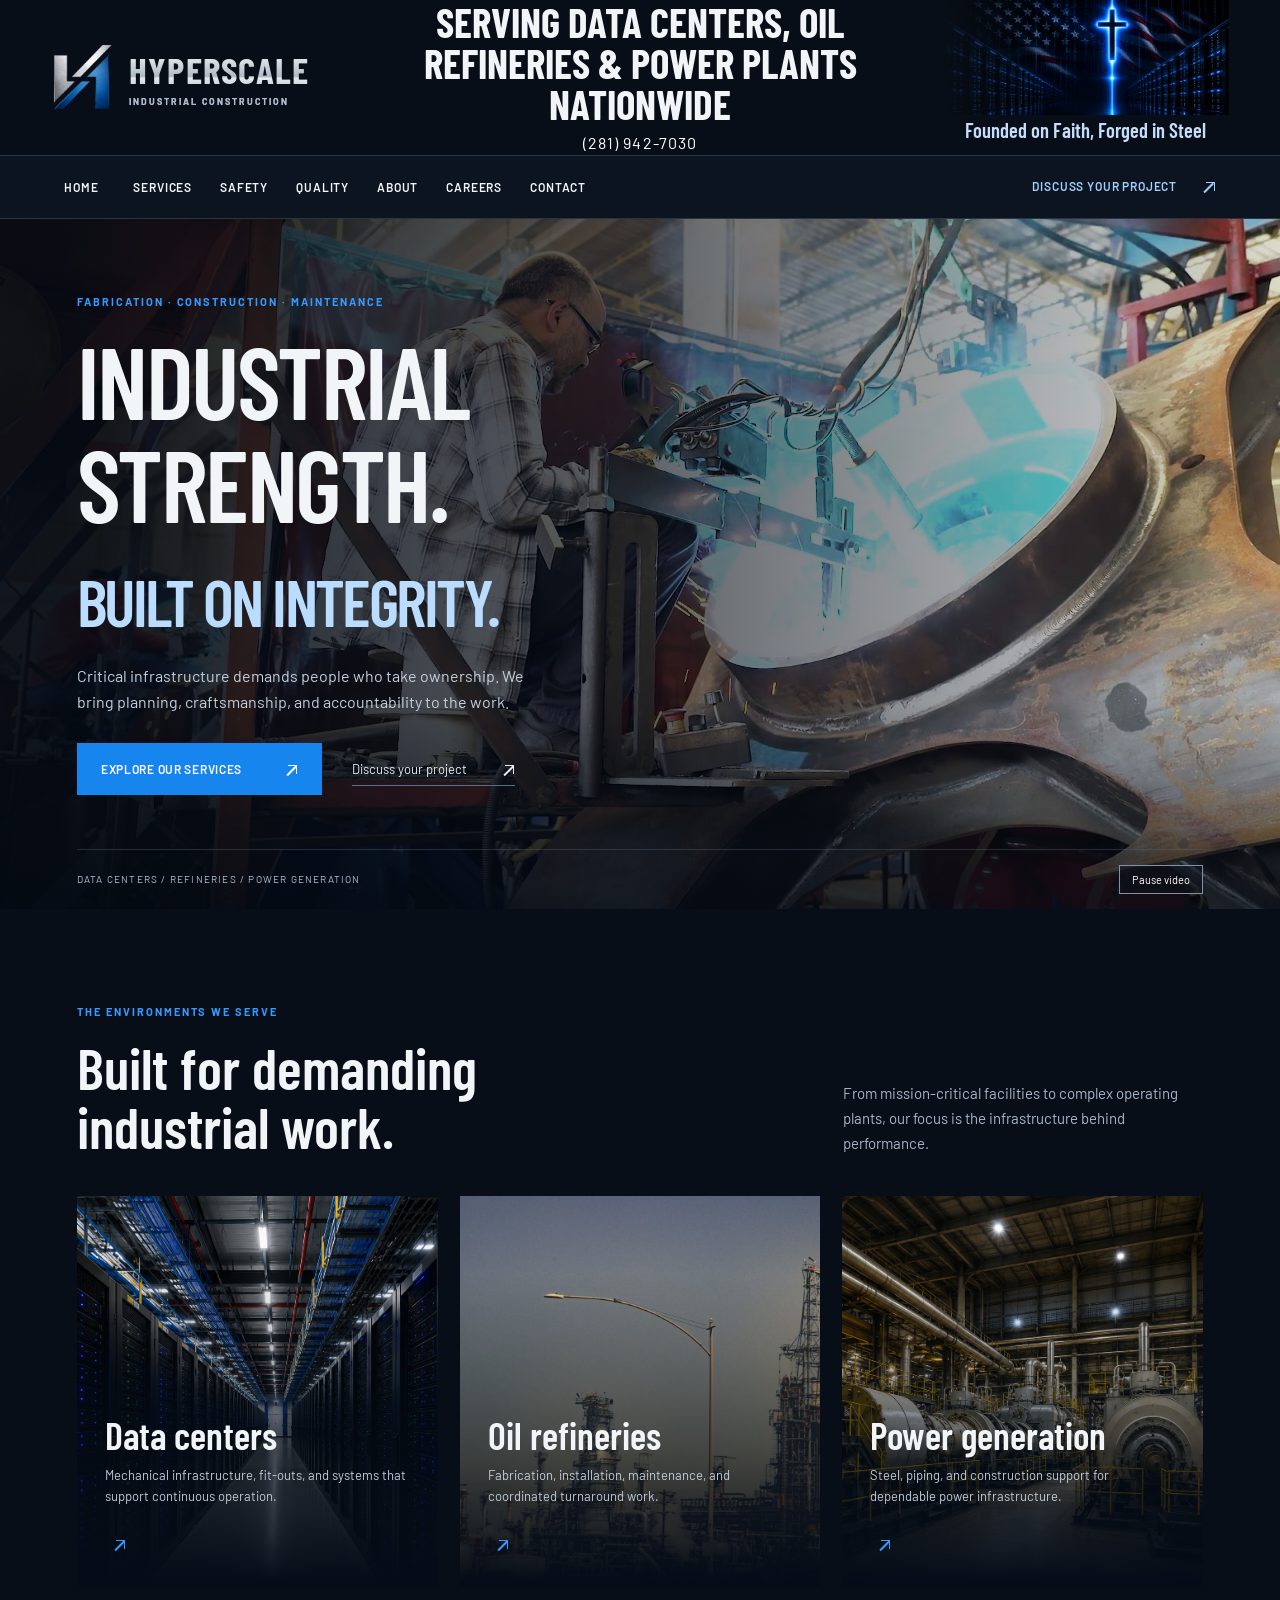
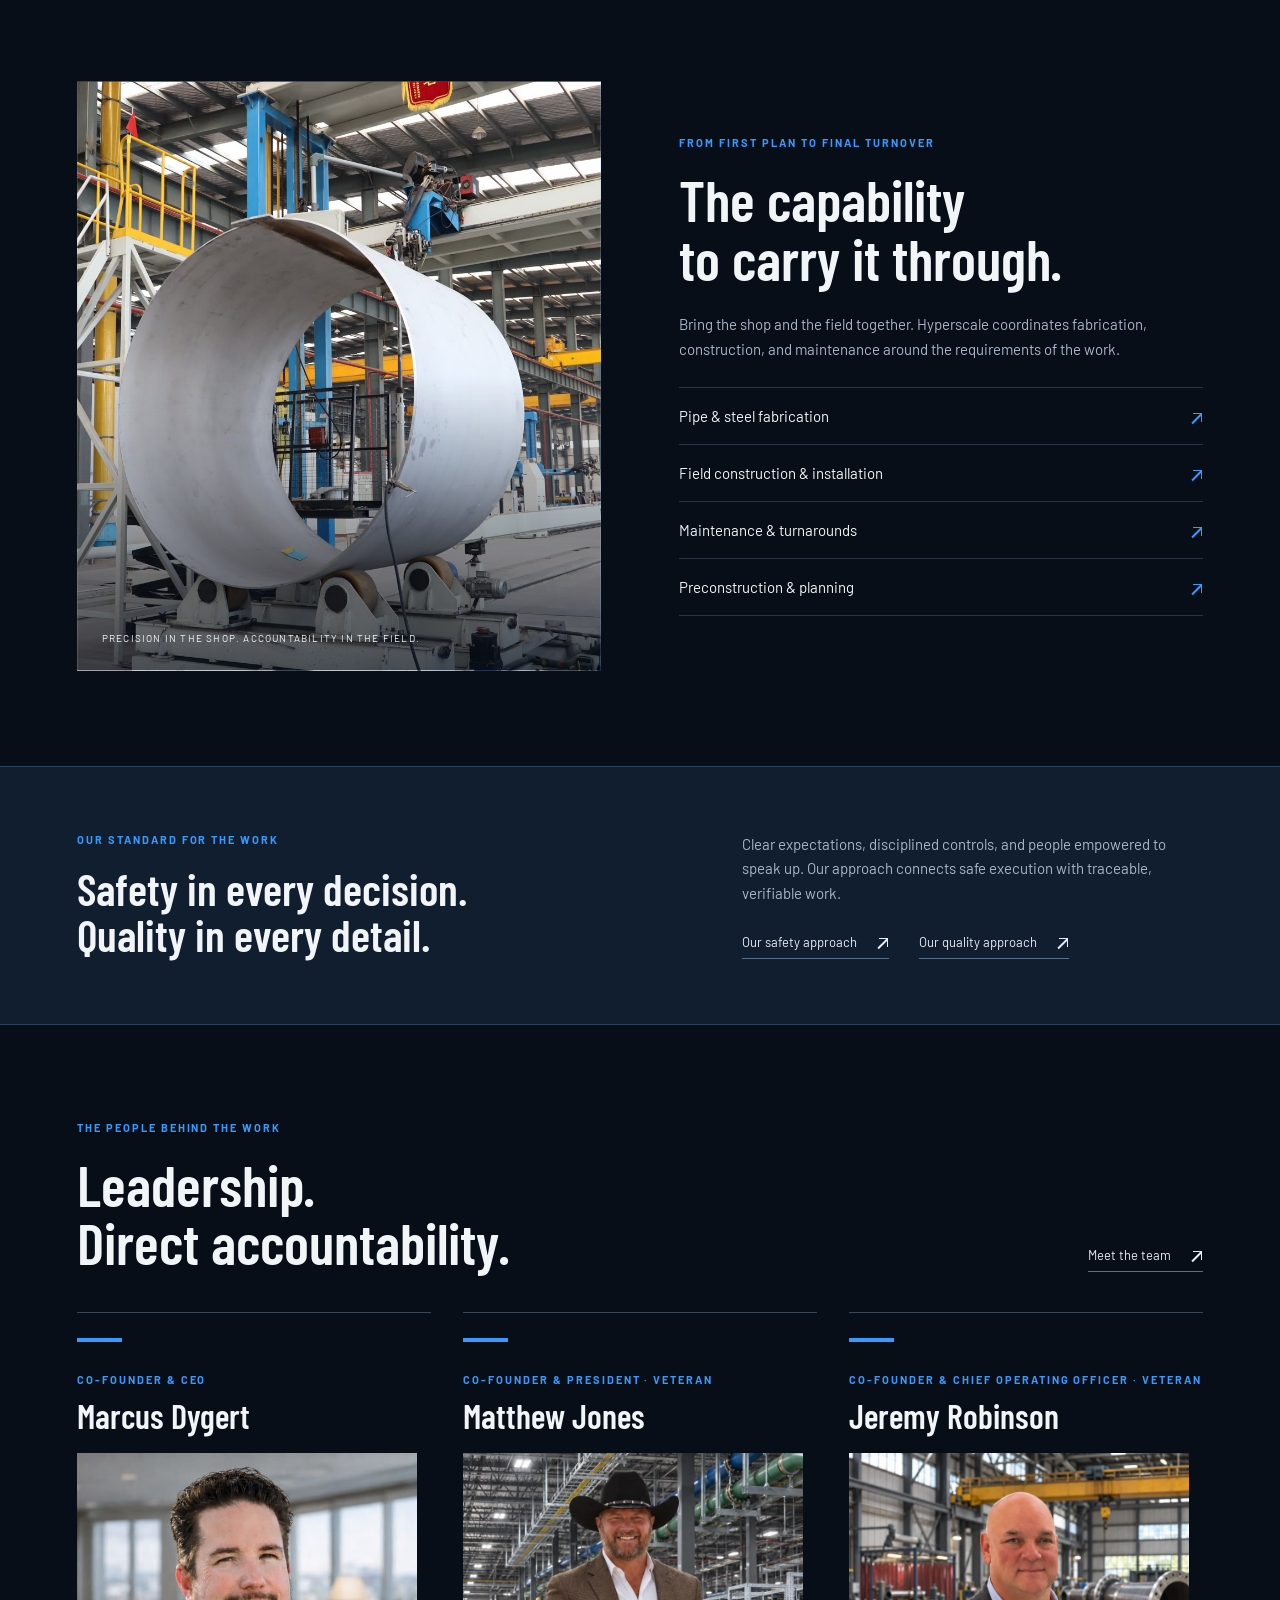
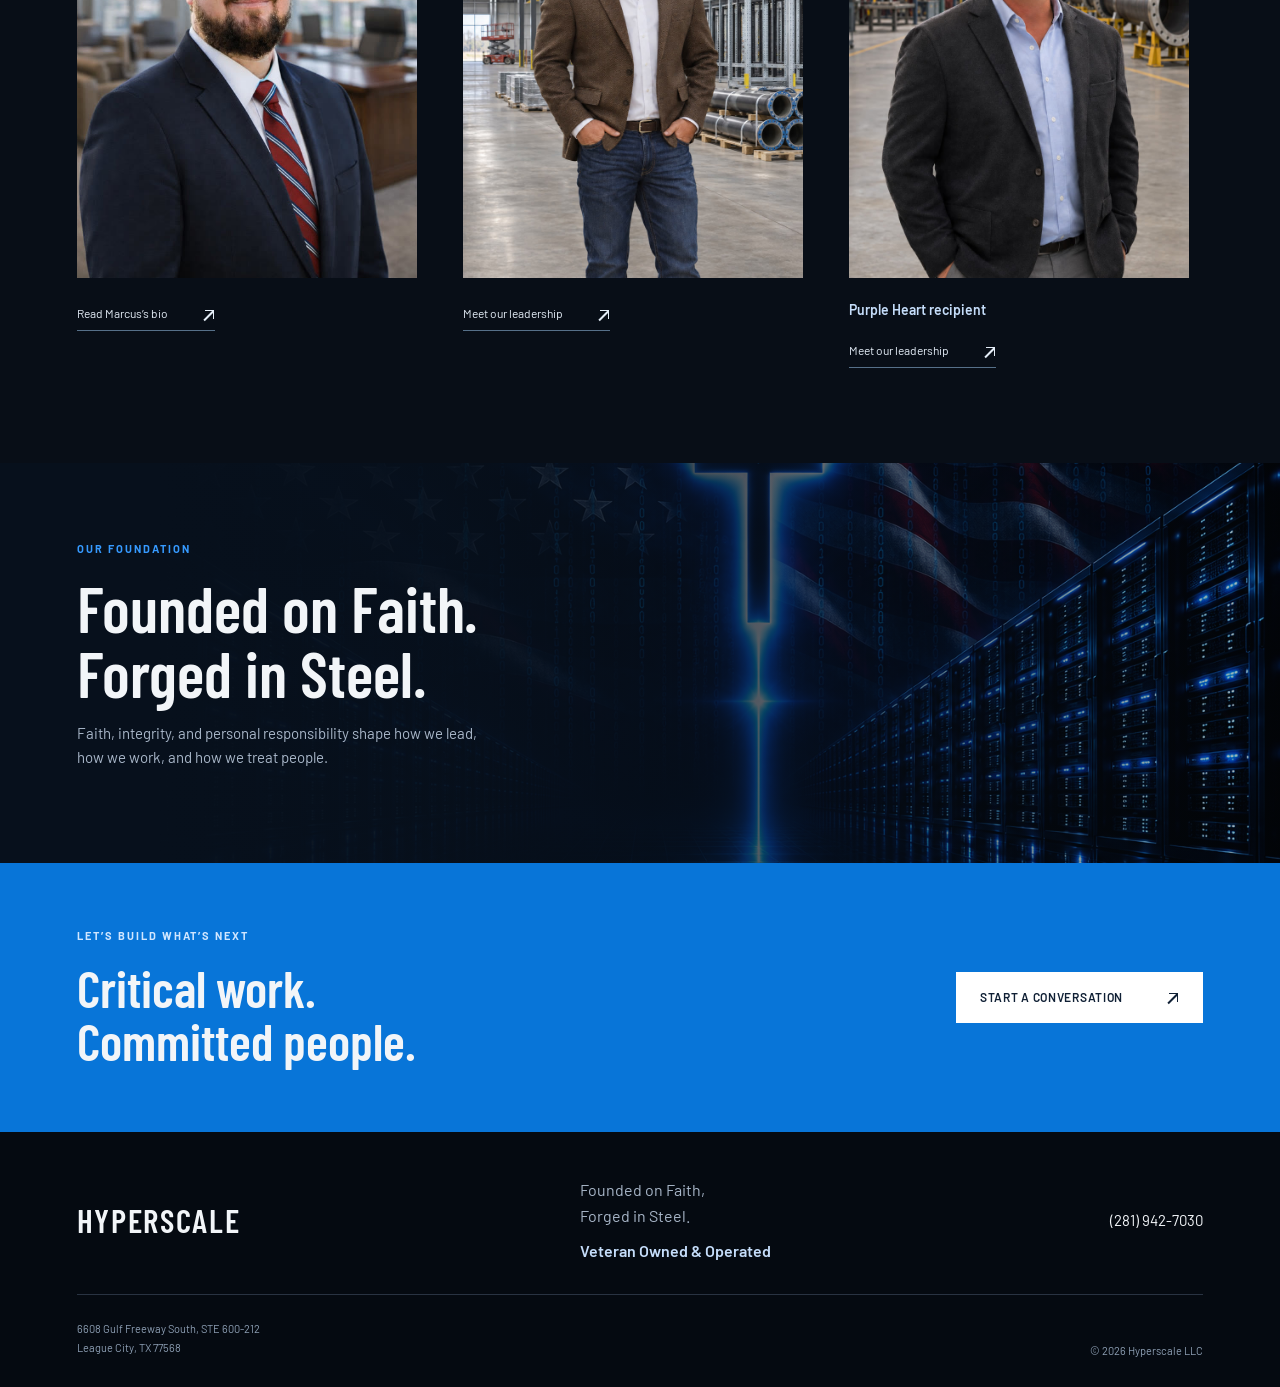
==== commit f0b0b19f: "Hyperscale-Visual-Redesign-v8" ====
--- a/index.html
+++ b/index.html
@@ -1,9 +1,9 @@
-<!doctype html><html lang="en"><head><meta charset="utf-8"><meta name="viewport" content="width=device-width, initial-scale=1"><meta name="description" content="Industrial fabrication, field construction, and maintenance for data centers, refineries, and power generation."><meta name="theme-color" content="#080e17"><title>Industrial Construction | Hyperscale</title><link rel="preconnect" href="https://fonts.googleapis.com"><link rel="preconnect" href="https://fonts.gstatic.com" crossorigin><link href="https://fonts.googleapis.com/css2?family=Barlow+Condensed:wght@500;600;700&family=Barlow:wght@400;500;600;700&display=swap" rel="stylesheet"><link rel="stylesheet" href="site.css"><script src="site.js" defer></script></head><body><a class="skip" href="#main">Skip to content</a><header class="masthead"><a href="index.html" class="brand" aria-label="Hyperscale home"><img src="hyperscale-symbol.png" alt=""><span>HYPERSCALE<small>INDUSTRIAL CONSTRUCTION</small></span></a><div class="header-contact"><p class="market-heading">SERVING DATA CENTERS, OIL REFINERIES &amp; POWER PLANTS NATIONWIDE</p><a href="tel:+12819427030">(281) 942-7030</a></div><div class="header-faith"><div class="faith-art" role="img" aria-label="Blue illuminated cross above a data center aisle"></div><p>Founded on Faith, Forged in Steel</p></div></header><div class="navigation"><a class="home-link" href="index.html">Home</a><button class="menu-toggle" aria-expanded="false" aria-controls="primary-nav">Menu <span>＋</span></button><nav id="primary-nav" aria-label="Main navigation"><a href="services.html">Services</a><a href="safety.html">Safety</a><a href="quality.html">Quality</a><a href="about.html">About</a><a href="careers.html">Careers</a><a href="contact.html">Contact</a></nav><a class="nav-cta" href="contact.html">Discuss your project <span><span class="ui-arrow" aria-hidden="true">↗</span></span></a></div>
+<!doctype html><html lang="en"><head><meta charset="utf-8"><meta name="viewport" content="width=device-width, initial-scale=1"><meta name="description" content="Industrial fabrication, field construction, and maintenance for data centers, refineries, and power generation."><meta name="theme-color" content="#080e17"><title>Industrial Construction | Hyperscale</title><link rel="preconnect" href="https://fonts.googleapis.com"><link rel="preconnect" href="https://fonts.gstatic.com" crossorigin><link href="https://fonts.googleapis.com/css2?family=Barlow+Condensed:wght@500;600;700&family=Barlow:wght@400;500;600;700&display=swap" rel="stylesheet"><link rel="stylesheet" href="site.css"><script src="site.js" defer></script></head><body><a class="skip" href="#main">Skip to content</a><header class="masthead"><a href="index.html" class="brand" aria-label="Hyperscale home"><img src="hyperscale-symbol.png" alt=""><span>HYPERSCALE<small>INDUSTRIAL CONSTRUCTION</small></span></a><div class="header-contact"><p class="market-heading">SERVING DATA CENTERS, OIL REFINERIES &amp; POWER PLANTS NATIONWIDE</p><a href="tel:+12819427030">(281) 942-7030</a></div><div class="header-faith"><div class="faith-art" role="img" aria-label="Blue illuminated cross above a data center aisle"></div><p>Founded on Faith, Forged in Steel</p></div></header><div class="navigation"><a class="home-link" href="index.html">Home</a><button class="menu-toggle" aria-expanded="false" aria-controls="primary-nav">Menu <span>＋</span></button><nav id="primary-nav" aria-label="Main navigation"><a href="services.html">Services</a><a href="safety.html">Safety</a><a href="quality.html">Quality</a><a href="about.html">About</a><a href="careers.html">Careers</a><a href="contact.html">Contact</a></nav><a class="nav-cta" href="mailto:matt.jones@hyperscaleservices.com">Discuss your project <span><span class="ui-arrow" aria-hidden="true">↗</span></span></a></div>
 <main id="main">
 <section class="hero">
  <video id="hero-video" muted loop playsinline preload="none" poster="hero-poster.jpg" aria-label="Welder fabricating metal in an industrial workshop"><source data-src="hero-welding.mp4" type="video/mp4"></video>
  <div class="hero-shade"></div>
- <div class="hero-copy"><p class="eyebrow">FABRICATION · CONSTRUCTION · MAINTENANCE</p><h1>INDUSTRIAL<br>STRENGTH.<br><em>BUILT ON INTEGRITY.</em></h1><p>Critical infrastructure demands people who take ownership. We bring planning, craftsmanship, and accountability to the work.</p><div class="actions"><a class="button" href="services.html">Explore our services <span><span class="ui-arrow" aria-hidden="true">↗</span></span></a><a class="text-link" href="contact.html">Discuss your project <span><span class="ui-arrow" aria-hidden="true">↗</span></span></a></div></div>
+ <div class="hero-copy"><p class="eyebrow">FABRICATION · CONSTRUCTION · MAINTENANCE</p><h1>INDUSTRIAL<br>STRENGTH.<br><em>BUILT ON INTEGRITY.</em></h1><p>Critical infrastructure demands people who take ownership. We bring planning, craftsmanship, and accountability to the work.</p><div class="actions"><a class="button" href="services.html">Explore our services <span><span class="ui-arrow" aria-hidden="true">↗</span></span></a><a class="text-link" href="mailto:matt.jones@hyperscaleservices.com">Discuss your project <span><span class="ui-arrow" aria-hidden="true">↗</span></span></a></div></div>
  <div class="hero-bottom"><span>DATA CENTERS / REFINERIES / POWER GENERATION</span><button id="video-toggle" hidden>Play video</button></div>
 </section>
 <section class="industry-section wrap"><div class="section-heading"><div><p class="eyebrow">THE ENVIRONMENTS WE SERVE</p><h2>Built for demanding<br>industrial work.</h2></div><p>From mission-critical facilities to complex operating plants, our focus is the infrastructure behind performance.</p></div>
@@ -11,6 +11,6 @@
 <a class="industry" href="services.html"><img class="" src="data-center.png" alt="Data center server aisle" loading="lazy" decoding="async"><div><h3>Data centers</h3><p>Mechanical infrastructure, fit-outs, and systems that support continuous operation.</p><span class="arrow"><span class="ui-arrow" aria-hidden="true">↗</span></span></div></a><a class="industry" href="services.html"><img class="" src="refinery-stock.jpg" alt="Industrial refinery towers and process piping" loading="lazy" decoding="async"><div><h3>Oil refineries</h3><p>Fabrication, installation, maintenance, and coordinated turnaround work.</p><span class="arrow"><span class="ui-arrow" aria-hidden="true">↗</span></span></div></a><a class="industry" href="services.html"><img class="" src="power.png" alt="Large power generation machinery" loading="lazy" decoding="async"><div><h3>Power generation</h3><p>Steel, piping, and construction support for dependable power infrastructure.</p><span class="arrow"><span class="ui-arrow" aria-hidden="true">↗</span></span></div></a></div></section>
 <section class="split feature wrap"><div class="feature-image"><img class="" src="pipe-fabrication.jpg" alt="Steel pipe manufacturing inside a large industrial workshop" loading="lazy" decoding="async"><span>PRECISION IN THE SHOP. ACCOUNTABILITY IN THE FIELD.</span></div><div class="feature-copy"><p class="eyebrow">FROM FIRST PLAN TO FINAL TURNOVER</p><h2>The capability<br>to carry it through.</h2><p>Bring the shop and the field together. Hyperscale coordinates fabrication, construction, and maintenance around the requirements of the work.</p><div class="service-lines"><a href="services.html#fabrication">Pipe & steel fabrication <span><span class="ui-arrow" aria-hidden="true">↗</span></span></a><a href="services.html#field">Field construction & installation <span><span class="ui-arrow" aria-hidden="true">↗</span></span></a><a href="services.html#maintenance">Maintenance & turnarounds <span><span class="ui-arrow" aria-hidden="true">↗</span></span></a><a href="services.html#planning">Preconstruction & planning <span><span class="ui-arrow" aria-hidden="true">↗</span></span></a></div></div></section>
 <section class="standards"><div class="wrap standards-inner"><div><p class="eyebrow">OUR STANDARD FOR THE WORK</p><h2>Safety in every decision.<br>Quality in every detail.</h2></div><div><p>Clear expectations, disciplined controls, and people empowered to speak up. Our approach connects safe execution with traceable, verifiable work.</p><div class="actions"><a class="text-link" href="safety.html">Our safety approach <span class="ui-arrow" aria-hidden="true">↗</span></a><a class="text-link" href="quality.html">Our quality approach <span class="ui-arrow" aria-hidden="true">↗</span></a></div></div></div></section>
-<section class="leadership-section wrap"><div class="section-heading"><div><p class="eyebrow">THE PEOPLE BEHIND THE WORK</p><h2>Leadership.<br>Direct accountability.</h2></div><a class="text-link" href="about.html#leadership">Meet the team <span class="ui-arrow" aria-hidden="true">↗</span></a></div><div class="leaders"><article class="leader"><div class="leader-rule"></div><p class="eyebrow">Co-Founder &amp; CEO</p><h3>Marcus Dygert</h3><img class="executive-portrait homepage-portrait" src="marcus-dygert.jpg" alt="Marcus Dygert" width="1000" height="666" loading="lazy" decoding="async"><a class="text-link" href="about.html#marcus-dygert">Read Marcus’s bio <span><span class="ui-arrow" aria-hidden="true">↗</span></span></a></article><article class="leader"><div class="leader-rule"></div><p class="eyebrow">President · Veteran</p><h3>Matthew Jones</h3><img class="executive-portrait homepage-portrait matthew-portrait" src="matthew-jones.jpg" alt="Matthew Jones" loading="lazy" decoding="async"><a class="text-link" href="about.html#leadership">Meet our leadership <span><span class="ui-arrow" aria-hidden="true">↗</span></span></a></article><article class="leader"><div class="leader-rule"></div><p class="eyebrow">Chief Operating Officer · Veteran</p><h3>Jeremy Robinson</h3><img class="executive-portrait homepage-portrait" src="jeremy-robinson.jpg" alt="Jeremy Robinson" loading="lazy" decoding="async"><p class="veteran-label">Purple Heart recipient</p><a class="text-link" href="about.html#leadership">Meet our leadership <span><span class="ui-arrow" aria-hidden="true">↗</span></span></a></article></div></section>
+<section class="leadership-section wrap"><div class="section-heading"><div><p class="eyebrow">THE PEOPLE BEHIND THE WORK</p><h2>Leadership.<br>Direct accountability.</h2></div><a class="text-link" href="about.html#leadership">Meet the team <span class="ui-arrow" aria-hidden="true">↗</span></a></div><div class="leaders"><article class="leader"><div class="leader-rule"></div><p class="eyebrow">Co-Founder &amp; CEO</p><h3>Marcus Dygert</h3><img class="executive-portrait homepage-portrait" src="marcus-dygert.jpg" alt="Marcus Dygert" width="1000" height="666" loading="lazy" decoding="async"><a class="text-link" href="about.html#marcus-dygert">Read Marcus’s bio <span><span class="ui-arrow" aria-hidden="true">↗</span></span></a></article><article class="leader"><div class="leader-rule"></div><p class="eyebrow">Co-Founder &amp; President · Veteran</p><h3>Matthew Jones</h3><img class="executive-portrait homepage-portrait matthew-portrait" src="matthew-jones.jpg" alt="Matthew Jones" loading="lazy" decoding="async"><a class="text-link" href="about.html#leadership">Meet our leadership <span><span class="ui-arrow" aria-hidden="true">↗</span></span></a></article><article class="leader"><div class="leader-rule"></div><p class="eyebrow">Co-Founder &amp; Chief Operating Officer · Veteran</p><h3>Jeremy Robinson</h3><img class="executive-portrait homepage-portrait" src="jeremy-robinson.jpg" alt="Jeremy Robinson" loading="lazy" decoding="async"><p class="veteran-label">Purple Heart recipient</p><a class="text-link" href="about.html#leadership">Meet our leadership <span><span class="ui-arrow" aria-hidden="true">↗</span></span></a></article></div></section>
 <section class="faith-section"><div><p class="eyebrow">OUR FOUNDATION</p><h2>Founded on Faith.<br>Forged in Steel.</h2><p>Faith, integrity, and personal responsibility shape how we lead, how we work, and how we treat people.</p></div></section>
-</main><section class="closing"><div><p class="eyebrow">LET’S BUILD WHAT’S NEXT</p><h2>Critical work.<br>Committed people.</h2></div><a class="button light" href="contact.html">Start a conversation <span><span class="ui-arrow" aria-hidden="true">↗</span></span></a></section><footer><div class="footer-top"><a class="footer-brand" href="index.html">HYPERSCALE</a><div><p>Founded on Faith,<br>Forged in Steel.</p><p class="veteran-label">Veteran Owned &amp; Operated</p></div><a href="tel:+12819427030">(281) 942-7030</a></div><div class="footer-bottom"><address>6608 Gulf Freeway South, STE 600-212<br>League City, TX 77568</address><span>© 2026 Hyperscale LLC</span></div></footer></body></html>+</main><section class="closing"><div><p class="eyebrow">LET’S BUILD WHAT’S NEXT</p><h2>Critical work.<br>Committed people.</h2></div><a class="button light" href="mailto:matt.jones@hyperscaleservices.com">Start a conversation <span><span class="ui-arrow" aria-hidden="true">↗</span></span></a></section><footer><div class="footer-top"><a class="footer-brand" href="index.html">HYPERSCALE</a><div><p>Founded on Faith,<br>Forged in Steel.</p><p class="veteran-label">Veteran Owned &amp; Operated</p></div><a href="tel:+12819427030">(281) 942-7030</a></div><div class="footer-bottom"><address>6608 Gulf Freeway South, STE 600-212<br>League City, TX 77568</address><span>© 2026 Hyperscale LLC</span></div></footer></body></html>
